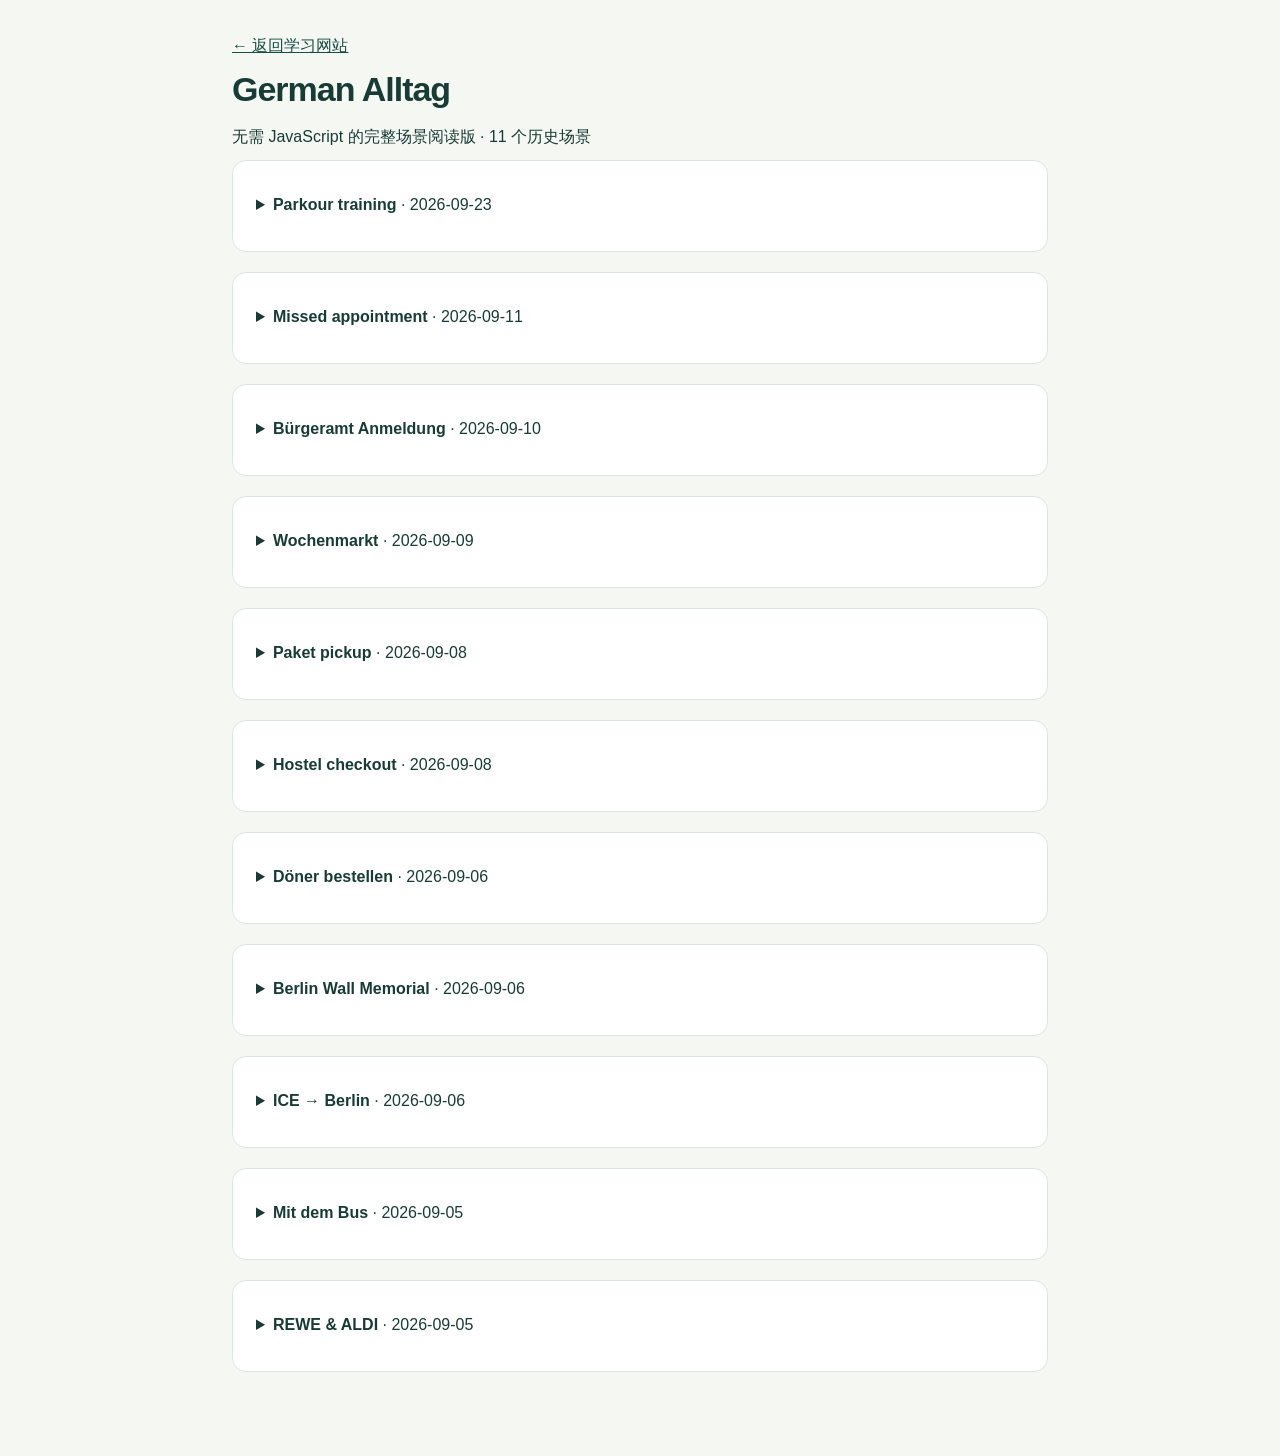
==== library.html @ f19fefb6 "Add files via upload" ====
<!doctype html><html lang="zh-CN"><meta charset="utf-8"><meta name="viewport" content="width=device-width,initial-scale=1"><title>Ning · 静态场景库</title><link rel="stylesheet" href="style.css"><main style="margin:auto;max-width:900px"><a href="index.html">← 返回学习网站</a><h1>German Alltag</h1><p>无需 JavaScript 的完整场景阅读版 · 11 个历史场景</p><details class="panel"><summary><strong>Parkour training</strong> · 2026-09-23</summary><article class="phrase"><p lang="de" class="phrase-de">Entschuldigung, wo ist der Eingang zur Sporthalle?</p><p class="phrase-en" lang="en">Excuse me, where is the entrance to the sports hall?</p></article><article class="phrase"><p lang="de" class="phrase-de">Ist das der richtige Eingang für den Parkour-Kurs?</p><p class="phrase-en" lang="en">Is this the right entrance for the parkour class?</p></article><article class="phrase"><p lang="de" class="phrase-de">Wo findet der Parkour-Kurs statt?</p><p class="phrase-en" lang="en">Where does the parkour class take place?</p></article><article class="phrase"><p lang="de" class="phrase-de">Der Eingang ist auf der anderen Seite.</p><p class="phrase-en" lang="en">The entrance is on the other side.</p></article><article class="phrase"><p lang="de" class="phrase-de">Einmal um das Gebäude herum.</p><p class="phrase-en" lang="en">Go around the building.</p></article><article class="phrase"><p lang="de" class="phrase-de">Durch diese Tür und dann links.</p><p class="phrase-en" lang="en">Through this door and then left.</p></article><article class="phrase"><p lang="de" class="phrase-de">Die Halle ist hinten rechts.</p><p class="phrase-en" lang="en">The hall is at the back on the right.</p></article><article class="phrase"><p lang="de" class="phrase-de">Hallo, ist hier der Parkour-Kurs?</p><p class="phrase-en" lang="en">Hi, is this the parkour class?</p></article><article class="phrase"><p lang="de" class="phrase-de">Ja, genau.</p><p class="phrase-en" lang="en">Yes, exactly.</p></article><article class="phrase"><p lang="de" class="phrase-de">Ich bin heute zum ersten Mal hier.</p><p class="phrase-en" lang="en">It’s my first time here today.</p></article><article class="phrase"><p lang="de" class="phrase-de">Ich habe mich online angemeldet.</p><p class="phrase-en" lang="en">I registered online.</p></article><article class="phrase"><p lang="de" class="phrase-de">Wie heißt du?</p><p class="phrase-en" lang="en">What’s your name?</p></article><article class="phrase"><p lang="de" class="phrase-de">Bist du angemeldet?</p><p class="phrase-en" lang="en">Are you registered?</p></article><article class="phrase"><p lang="de" class="phrase-de">Warst du schon mal hier?</p><p class="phrase-en" lang="en">Have you been here before?</p></article><article class="phrase"><p lang="de" class="phrase-de">Hast du schon Parkour gemacht?</p><p class="phrase-en" lang="en">Have you done parkour before?</p></article><article class="phrase"><p lang="de" class="phrase-de">Ich komme aus China und bin Austauschstudentin in Münster.</p><p class="phrase-en" lang="en">I’m from China and I’m an exchange student in Münster.</p></article><article class="phrase"><p lang="de" class="phrase-de">Ich mache schon seit einiger Zeit Parkour.</p><p class="phrase-en" lang="en">I’ve been doing parkour for a while.</p></article><article class="phrase"><p lang="de" class="phrase-de">Ich trainiere auch Klettern.</p><p class="phrase-en" lang="en">I also do climbing.</p></article><article class="phrase"><p lang="de" class="phrase-de">Wie lange machst du schon Parkour?</p><p class="phrase-en" lang="en">How long have you been doing parkour?</p></article><article class="phrase"><p lang="de" class="phrase-de">Trainierst du regelmäßig?</p><p class="phrase-en" lang="en">Do you train regularly?</p></article><article class="phrase"><p lang="de" class="phrase-de">Was trainierst du normalerweise?</p><p class="phrase-en" lang="en">What do you normally train?</p></article><article class="phrase"><p lang="de" class="phrase-de">Meistens Sprünge und Präzision.</p><p class="phrase-en" lang="en">Mostly jumps and precision.</p></article><article class="phrase"><p lang="de" class="phrase-de">Ich trainiere normalerweise in China.</p><p class="phrase-en" lang="en">I normally train in China.</p></article><article class="phrase"><p lang="de" class="phrase-de">Heute möchte ich einfach mitmachen und schauen, wie ihr trainiert.</p><p class="phrase-en" lang="en">Today I just want to join in and see how you train.</p></article><article class="phrase"><p lang="de" class="phrase-de">Wo ist die Umkleide?</p><p class="phrase-en" lang="en">Where is the changing room?</p></article><article class="phrase"><p lang="de" class="phrase-de">Brauche ich Hallenschuhe?</p><p class="phrase-en" lang="en">Do I need indoor shoes?</p></article><article class="phrase"><p lang="de" class="phrase-de">Kann ich meine Sachen hier lassen?</p><p class="phrase-en" lang="en">Can I leave my things here?</p></article><article class="phrase"><p lang="de" class="phrase-de">Die Umkleide ist dort hinten.</p><p class="phrase-en" lang="en">The changing room is back there.</p></article><article class="phrase"><p lang="de" class="phrase-de">Schuhe bitte ausziehen.</p><p class="phrase-en" lang="en">Please take your shoes off.</p></article><article class="phrase"><p lang="de" class="phrase-de">Du kannst deinen Rucksack hier hinlegen.</p><p class="phrase-en" lang="en">You can put your backpack here.</p></article><article class="phrase"><p lang="de" class="phrase-de">Wir wärmen uns erst mal auf.</p><p class="phrase-en" lang="en">We’ll warm up first.</p></article><article class="phrase"><p lang="de" class="phrase-de">Lauft zwei Runden.</p><p class="phrase-en" lang="en">Run two laps.</p></article><article class="phrase"><p lang="de" class="phrase-de">Locker laufen!</p><p class="phrase-en" lang="en">Easy jogging!</p></article><article class="phrase"><p lang="de" class="phrase-de">Knie hoch!</p><p class="phrase-en" lang="en">Knees up!</p></article><article class="phrase"><p lang="de" class="phrase-de">Arme kreisen!</p><p class="phrase-en" lang="en">Circle your arms!</p></article><article class="phrase"><p lang="de" class="phrase-de">In die Hocke gehen.</p><p class="phrase-en" lang="en">Go into a squat.</p></article><article class="phrase"><p lang="de" class="phrase-de">Beine strecken.</p><p class="phrase-en" lang="en">Straighten your legs.</p></article><article class="phrase"><p lang="de" class="phrase-de">Seitenwechsel!</p><p class="phrase-en" lang="en">Switch sides!</p></article><article class="phrase"><p lang="de" class="phrase-de">Und zurück!</p><p class="phrase-en" lang="en">And back!</p></article><article class="phrase"><p lang="de" class="phrase-de">Noch einmal!</p><p class="phrase-en" lang="en">One more time!</p></article><article class="phrase"><p lang="de" class="phrase-de">Schaut mal her.</p><p class="phrase-en" lang="en">Watch.</p></article><article class="phrase"><p lang="de" class="phrase-de">Ich zeige euch das einmal.</p><p class="phrase-en" lang="en">I’ll show you once.</p></article><article class="phrase"><p lang="de" class="phrase-de">Erst hier abspringen.</p><p class="phrase-en" lang="en">First take off here.</p></article><article class="phrase"><p lang="de" class="phrase-de">Dann mit beiden Füßen landen.</p><p class="phrase-en" lang="en">Then land with both feet.</p></article><article class="phrase"><p lang="de" class="phrase-de">Die Knie leicht beugen.</p><p class="phrase-en" lang="en">Bend your knees slightly.</p></article><article class="phrase"><p lang="de" class="phrase-de">Die Hände hier aufsetzen.</p><p class="phrase-en" lang="en">Put your hands here.</p></article><article class="phrase"><p lang="de" class="phrase-de">Dann drüber.</p><p class="phrase-en" lang="en">Then over it.</p></article><article class="phrase"><p lang="de" class="phrase-de">Nicht zu weit nach vorne.</p><p class="phrase-en" lang="en">Not too far forward.</p></article><article class="phrase"><p lang="de" class="phrase-de">Mehr nach oben springen.</p><p class="phrase-en" lang="en">Jump more upward.</p></article><article class="phrase"><p lang="de" class="phrase-de">Versucht es erst langsam.</p><p class="phrase-en" lang="en">Try it slowly first.</p></article><article class="phrase"><p lang="de" class="phrase-de">Einer nach dem anderen.</p><p class="phrase-en" lang="en">One after another.</p></article><article class="phrase"><p lang="de" class="phrase-de">Los geht’s!</p><p class="phrase-en" lang="en">Let’s go!</p></article><article class="phrase"><p lang="de" class="phrase-de">Mit beiden Füßen abspringen.</p><p class="phrase-en" lang="en">Take off with both feet.</p></article><article class="phrase"><p lang="de" class="phrase-de">Auf dem Vorderfuß landen.</p><p class="phrase-en" lang="en">Land on the forefoot.</p></article><article class="phrase"><p lang="de" class="phrase-de">Die Landung kontrollieren.</p><p class="phrase-en" lang="en">Control the landing.</p></article><article class="phrase"><p lang="de" class="phrase-de">Nicht zu weit springen.</p><p class="phrase-en" lang="en">Don’t jump too far.</p></article><article class="phrase"><p lang="de" class="phrase-de">Versuch, leise zu landen.</p><p class="phrase-en" lang="en">Try to land quietly.</p></article><article class="phrase"><p lang="de" class="phrase-de">Halte das Gleichgewicht.</p><p class="phrase-en" lang="en">Keep your balance.</p></article><article class="phrase"><p lang="de" class="phrase-de">Setz beide Hände hier auf.</p><p class="phrase-en" lang="en">Put both hands here.</p></article><article class="phrase"><p lang="de" class="phrase-de">Bring die Beine zur Seite.</p><p class="phrase-en" lang="en">Bring your legs to the side.</p></article><article class="phrase"><p lang="de" class="phrase-de">Zieh die Beine durch.</p><p class="phrase-en" lang="en">Bring/pull your legs through.</p></article><article class="phrase"><p lang="de" class="phrase-de">Stütz dich mit den Händen ab.</p><p class="phrase-en" lang="en">Support yourself with your hands.</p></article><article class="phrase"><p lang="de" class="phrase-de">Und dann auf der anderen Seite landen.</p><p class="phrase-en" lang="en">And then land on the other side.</p></article><article class="phrase"><p lang="de" class="phrase-de">Das war schon gut, aber ...</p><p class="phrase-en" lang="en">That was already good, but...</p></article><article class="phrase"><p lang="de" class="phrase-de">Versuch, etwas höher abzuspringen.</p><p class="phrase-en" lang="en">Try to take off a little higher.</p></article><article class="phrase"><p lang="de" class="phrase-de">Du bist zu weit vorne.</p><p class="phrase-en" lang="en">You’re too far forward.</p></article><article class="phrase"><p lang="de" class="phrase-de">Mehr Spannung!</p><p class="phrase-en" lang="en">More tension!</p></article><article class="phrase"><p lang="de" class="phrase-de">Bleib näher an der Wand.</p><p class="phrase-en" lang="en">Stay closer to the wall.</p></article><article class="phrase"><p lang="de" class="phrase-de">Nimm mehr Schwung.</p><p class="phrase-en" lang="en">Use more momentum.</p></article><article class="phrase"><p lang="de" class="phrase-de">Weniger Schwung.</p><p class="phrase-en" lang="en">Less momentum.</p></article><article class="phrase"><p lang="de" class="phrase-de">Mach kleinere Schritte.</p><p class="phrase-en" lang="en">Take smaller steps.</p></article><article class="phrase"><p lang="de" class="phrase-de">Nicht so schnell.</p><p class="phrase-en" lang="en">Not so fast.</p></article><article class="phrase"><p lang="de" class="phrase-de">Genau so!</p><p class="phrase-en" lang="en">Exactly like that!</p></article><article class="phrase"><p lang="de" class="phrase-de">Viel besser!</p><p class="phrase-en" lang="en">Much better!</p></article><article class="phrase"><p lang="de" class="phrase-de">Noch einmal bitte.</p><p class="phrase-en" lang="en">One more time, please.</p></article><article class="phrase"><p lang="de" class="phrase-de">Etwas langsamer, bitte.</p><p class="phrase-en" lang="en">A little slower, please.</p></article><article class="phrase"><p lang="de" class="phrase-de">Kannst du das noch einmal zeigen?</p><p class="phrase-en" lang="en">Can you show that again?</p></article><article class="phrase"><p lang="de" class="phrase-de">Meinst du so?</p><p class="phrase-en" lang="en">Do you mean like this?</p></article><article class="phrase"><p lang="de" class="phrase-de">Hier abspringen?</p><p class="phrase-en" lang="en">Take off here?</p></article><article class="phrase"><p lang="de" class="phrase-de">Mit beiden Füßen?</p><p class="phrase-en" lang="en">With both feet?</p></article><article class="phrase"><p lang="de" class="phrase-de">Erst hier und dann da?</p><p class="phrase-en" lang="en">First here and then there?</p></article><article class="phrase"><p lang="de" class="phrase-de">Ah, okay. Verstanden.</p><p class="phrase-en" lang="en">Ah, okay. Got it.</p></article><article class="phrase"><p lang="de" class="phrase-de">Du bist dran.</p><p class="phrase-en" lang="en">It’s your turn.</p></article><article class="phrase"><p lang="de" class="phrase-de">Ich bin dran.</p><p class="phrase-en" lang="en">It’s my turn.</p></article><article class="phrase"><p lang="de" class="phrase-de">Wer ist dran?</p><p class="phrase-en" lang="en">Whose turn is it?</p></article><article class="phrase"><p lang="de" class="phrase-de">Nach dir.</p><p class="phrase-en" lang="en">After you / You go first.</p></article><article class="phrase"><p lang="de" class="phrase-de">Willst du zuerst?</p><p class="phrase-en" lang="en">Do you want to go first?</p></article><article class="phrase"><p lang="de" class="phrase-de">Mach ruhig.</p><p class="phrase-en" lang="en">Go ahead.</p></article><article class="phrase"><p lang="de" class="phrase-de">Noch mal?</p><p class="phrase-en" lang="en">Again?</p></article><article class="phrase"><p lang="de" class="phrase-de">Ja, noch einmal.</p><p class="phrase-en" lang="en">Yes, one more time.</p></article><article class="phrase"><p lang="de" class="phrase-de">Kann ich noch mal?</p><p class="phrase-en" lang="en">Can I go again?</p></article><article class="phrase"><p lang="de" class="phrase-de">Ich probiere es noch einmal.</p><p class="phrase-en" lang="en">I’ll try it again.</p></article><article class="phrase"><p lang="de" class="phrase-de">Das tut ein bisschen weh.</p><p class="phrase-en" lang="en">That hurts a little.</p></article><article class="phrase"><p lang="de" class="phrase-de">Ich mache lieber eine Pause.</p><p class="phrase-en" lang="en">I’d rather take a break.</p></article><article class="phrase"><p lang="de" class="phrase-de">Ich lasse diese Übung aus.</p><p class="phrase-en" lang="en">I’ll skip this exercise.</p></article><article class="phrase"><p lang="de" class="phrase-de">Ich mache heute etwas langsamer.</p><p class="phrase-en" lang="en">I’m taking it a bit easier today.</p></article><article class="phrase"><p lang="de" class="phrase-de">Was trainierst du gerade?</p><p class="phrase-en" lang="en">What are you training right now?</p></article><article class="phrase"><p lang="de" class="phrase-de">Kann ich mitmachen?</p><p class="phrase-en" lang="en">Can I join?</p></article><article class="phrase"><p lang="de" class="phrase-de">Kannst du mir das zeigen?</p><p class="phrase-en" lang="en">Can you show me?</p></article><article class="phrase"><p lang="de" class="phrase-de">Wie machst du das?</p><p class="phrase-en" lang="en">How do you do that?</p></article><article class="phrase"><p lang="de" class="phrase-de">Ist das schwierig?</p><p class="phrase-en" lang="en">Is that difficult?</p></article><article class="phrase"><p lang="de" class="phrase-de">Willst du es mal probieren?</p><p class="phrase-en" lang="en">Do you want to try it?</p></article><article class="phrase"><p lang="de" class="phrase-de">Ja, gerne.</p><p class="phrase-en" lang="en">Yes, sure.</p></article><article class="phrase"><p lang="de" class="phrase-de">Ich probier’s mal.</p><p class="phrase-en" lang="en">I’ll give it a try.</p></article><article class="phrase"><p lang="de" class="phrase-de">Fast!</p><p class="phrase-en" lang="en">Almost!</p></article><article class="phrase"><p lang="de" class="phrase-de">Geschafft!</p><p class="phrase-en" lang="en">Made it!</p></article><article class="phrase"><p lang="de" class="phrase-de">Sauber!</p><p class="phrase-en" lang="en">Nice/clean!（运动口语里可能用于夸动作漂亮）</p></article><article class="phrase"><p lang="de" class="phrase-de">Stark!</p><p class="phrase-en" lang="en">Strong!/Nice!</p></article><article class="phrase"><p lang="de" class="phrase-de">Bist du neu hier?</p><p class="phrase-en" lang="en">Are you new here?</p></article><article class="phrase"><p lang="de" class="phrase-de">Ja, ich bin Austauschstudentin und gerade erst nach Münster gekommen.</p><p class="phrase-en" lang="en">Yes, I’m an exchange student and I’ve just arrived in Münster.</p></article><article class="phrase"><p lang="de" class="phrase-de">Woher kommst du?</p><p class="phrase-en" lang="en">Where are you from?</p></article><article class="phrase"><p lang="de" class="phrase-de">Aus China. Ich trainiere dort auch Parkour.</p><p class="phrase-en" lang="en">From China. I also train parkour there.</p></article><article class="phrase"><p lang="de" class="phrase-de">Wie lange bleibst du hier?</p><p class="phrase-en" lang="en">How long are you staying here?</p></article><article class="phrase"><p lang="de" class="phrase-de">Bis März. Ich würde gern regelmäßig hier trainieren.</p><p class="phrase-en" lang="en">Until March. I’d like to train here regularly.</p></article><article class="phrase"><p lang="de" class="phrase-de">Wann trainiert ihr normalerweise?</p><p class="phrase-en" lang="en">When do you normally train?</p></article><article class="phrase"><p lang="de" class="phrase-de">Gibt es auch freies Training?</p><p class="phrase-en" lang="en">Is there also open training?</p></article><article class="phrase"><p lang="de" class="phrase-de">Trainiert ihr auch draußen?</p><p class="phrase-en" lang="en">Do you also train outdoors?</p></article><article class="phrase"><p lang="de" class="phrase-de">Das war’s für heute.</p><p class="phrase-en" lang="en">That’s it for today.</p></article><article class="phrase"><p lang="de" class="phrase-de">Wir sehen uns nächste Woche.</p><p class="phrase-en" lang="en">See you next week.</p></article><article class="phrase"><p lang="de" class="phrase-de">Danke fürs Mitmachen!</p><p class="phrase-en" lang="en">Thanks for joining!</p></article><article class="phrase"><p lang="de" class="phrase-de">Danke! Das Training hat Spaß gemacht.</p><p class="phrase-en" lang="en">Thanks! The training was fun.</p></article><article class="phrase"><p lang="de" class="phrase-de">Wann ist das nächste Training?</p><p class="phrase-en" lang="en">When is the next training?</p></article><article class="phrase"><p lang="de" class="phrase-de">Muss ich mich jedes Mal anmelden?</p><p class="phrase-en" lang="en">Do I have to register every time?</p></article><article class="phrase"><p lang="de" class="phrase-de">Kann ich nächste Woche wiederkommen?</p><p class="phrase-en" lang="en">Can I come again next week?</p></article><article class="phrase"><p lang="de" class="phrase-de">Gibt es eine WhatsApp-Gruppe?</p><p class="phrase-en" lang="en">Is there a WhatsApp group?</p></article><article class="phrase"><p lang="de" class="phrase-de">Wo finde ich Informationen zum Training?</p><p class="phrase-en" lang="en">Where can I find information about the training?</p></article></details><details class="panel"><summary><strong>Missed appointment</strong> · 2026-09-11</summary><article class="phrase"><p lang="de" class="phrase-de">Ich habe meinen Termin verpasst.</p><p class="phrase-en" lang="en">I missed my appointment.</p></article><article class="phrase"><p lang="de" class="phrase-de">Meine Nummer wurde schon aufgerufen.</p><p class="phrase-en" lang="en">My number has already been called.</p></article><article class="phrase"><p lang="de" class="phrase-de">Ich bin leider zehn Minuten zu spät.</p><p class="phrase-en" lang="en">Unfortunately, I’m ten minutes late.</p></article><article class="phrase"><p lang="de" class="phrase-de">Kann ich trotzdem noch drankommen?</p><p class="phrase-en" lang="en">Can I still be seen?</p></article><article class="phrase"><p lang="de" class="phrase-de">Leider nicht. Sie müssen einen neuen Termin vereinbaren.</p><p class="phrase-en" lang="en">Unfortunately not. You need to make a new appointment.</p></article><article class="phrase"><p lang="de" class="phrase-de">Ich habe schon einen neuen Termin für nächsten Freitag gebucht.</p><p class="phrase-en" lang="en">I’ve already booked a new appointment for next Friday.</p></article></details><details class="panel"><summary><strong>Bürgeramt Anmeldung</strong> · 2026-09-10</summary><article class="phrase"><p lang="de" class="phrase-de">Termin bestätigen</p><p class="phrase-en" lang="en">Confirm appointment</p></article><article class="phrase"><p lang="de" class="phrase-de">Terminnummer eingeben</p><p class="phrase-en" lang="en">Enter appointment number</p></article><article class="phrase"><p lang="de" class="phrase-de">QR-Code scannen</p><p class="phrase-en" lang="en">Scan QR code</p></article><article class="phrase"><p lang="de" class="phrase-de">Bitte nehmen Sie im Wartebereich Platz.</p><p class="phrase-en" lang="en">Please take a seat in the waiting area.</p></article><article class="phrase"><p lang="de" class="phrase-de">Guten Morgen, ich habe um [Uhrzeit] Uhr einen Termin für die Anmeldung.</p><p class="phrase-en" lang="en">Good morning, I have an appointment at [Uhrzeit] for registration.</p></article><article class="phrase"><p lang="de" class="phrase-de">Meine Terminnummer ist [Terminnummer].</p><p class="phrase-en" lang="en">My appointment number is [Terminnummer].</p></article><article class="phrase"><p lang="de" class="phrase-de">Muss ich mich irgendwo anmelden?</p><p class="phrase-en" lang="en">Do I need to check in somewhere?</p></article><article class="phrase"><p lang="de" class="phrase-de">Scannen Sie einfach den QR-Code.</p><p class="phrase-en" lang="en">Just scan the QR code.</p></article><article class="phrase"><p lang="de" class="phrase-de">Bitte warten Sie, bis Ihre Nummer aufgerufen wird.</p><p class="phrase-en" lang="en">Please wait until your number is called.</p></article><article class="phrase"><p lang="de" class="phrase-de">Nehmen Sie bitte dort Platz.</p><p class="phrase-en" lang="en">Please take a seat over there.</p></article><article class="phrase"><p lang="de" class="phrase-de">Guten Morgen.</p><p class="phrase-en" lang="en">Good morning.</p></article><article class="phrase"><p lang="de" class="phrase-de">Guten Morgen, nehmen Sie bitte Platz.</p><p class="phrase-en" lang="en">Good morning, please take a seat.</p></article><article class="phrase"><p lang="de" class="phrase-de">Danke.</p><p class="phrase-en" lang="en">Thank you.</p></article><article class="phrase"><p lang="de" class="phrase-de">Was kann ich für Sie tun?</p><p class="phrase-en" lang="en">What can I do for you?</p></article><article class="phrase"><p lang="de" class="phrase-de">Ich möchte meinen Wohnsitz anmelden.</p><p class="phrase-en" lang="en">I’d like to register my residence.</p></article><article class="phrase"><p lang="de" class="phrase-de">Ich möchte mich anmelden.</p><p class="phrase-en" lang="en">I’d like to register.</p></article><article class="phrase"><p lang="de" class="phrase-de">Haben Sie Ihren Reisepass dabei?</p><p class="phrase-en" lang="en">Do you have your passport?</p></article><article class="phrase"><p lang="de" class="phrase-de">Ihren Reisepass, bitte.</p><p class="phrase-en" lang="en">Your passport, please.</p></article><article class="phrase"><p lang="de" class="phrase-de">Haben Sie eine Wohnungsgeberbestätigung?</p><p class="phrase-en" lang="en">Do you have a landlord confirmation?</p></article><article class="phrase"><p lang="de" class="phrase-de">Kann ich die Wohnungsgeberbestätigung sehen?</p><p class="phrase-en" lang="en">May I see the landlord confirmation?</p></article><article class="phrase"><p lang="de" class="phrase-de">Ja, natürlich. Hier bitte.</p><p class="phrase-en" lang="en">Yes, of course. Here you go.</p></article><article class="phrase"><p lang="de" class="phrase-de">Hier ist mein Reisepass.</p><p class="phrase-en" lang="en">Here’s my passport.</p></article><article class="phrase"><p lang="de" class="phrase-de">Und hier ist die Wohnungsgeberbestätigung.</p><p class="phrase-en" lang="en">And here’s the landlord confirmation.</p></article><article class="phrase"><p lang="de" class="phrase-de">Hier sind meine Unterlagen.</p><p class="phrase-en" lang="en">Here are my documents.</p></article><article class="phrase"><p lang="de" class="phrase-de">Wie lautet Ihre neue Adresse?</p><p class="phrase-en" lang="en">What is your new address?</p></article><article class="phrase"><p lang="de" class="phrase-de">Wo wohnen Sie jetzt?</p><p class="phrase-en" lang="en">Where do you live now?</p></article><article class="phrase"><p lang="de" class="phrase-de">Meine Adresse ist ...</p><p class="phrase-en" lang="en">My address is...</p></article><article class="phrase"><p lang="de" class="phrase-de">Welche Hausnummer?</p><p class="phrase-en" lang="en">What house number?</p></article><article class="phrase"><p lang="de" class="phrase-de">Gibt es eine Wohnungsnummer?</p><p class="phrase-en" lang="en">Is there an apartment number?</p></article><article class="phrase"><p lang="de" class="phrase-de">Bei wem wohnen Sie?</p><p class="phrase-en" lang="en">Who are you living with/at whose place?</p></article><article class="phrase"><p lang="de" class="phrase-de">Steht Ihr Name schon am Briefkasten?</p><p class="phrase-en" lang="en">Is your name already on the mailbox?</p></article><article class="phrase"><p lang="de" class="phrase-de">Wann sind Sie eingezogen?</p><p class="phrase-en" lang="en">When did you move in?</p></article><article class="phrase"><p lang="de" class="phrase-de">Seit wann wohnen Sie dort?</p><p class="phrase-en" lang="en">Since when have you been living there?</p></article><article class="phrase"><p lang="de" class="phrase-de">Was ist Ihr Einzugsdatum?</p><p class="phrase-en" lang="en">What is your move-in date?</p></article><article class="phrase"><p lang="de" class="phrase-de">Ich bin am zweiten September eingezogen.</p><p class="phrase-en" lang="en">I moved in on September 2.</p></article><article class="phrase"><p lang="de" class="phrase-de">Wo haben Sie vorher gewohnt?</p><p class="phrase-en" lang="en">Where did you live before?</p></article><article class="phrase"><p lang="de" class="phrase-de">Woher sind Sie nach Deutschland gezogen?</p><p class="phrase-en" lang="en">Where did you move to Germany from?</p></article><article class="phrase"><p lang="de" class="phrase-de">Kommen Sie direkt aus China?</p><p class="phrase-en" lang="en">Did you come directly from China?</p></article><article class="phrase"><p lang="de" class="phrase-de">Waren Sie vorher schon einmal in Deutschland gemeldet?</p><p class="phrase-en" lang="en">Have you previously been registered in Germany?</p></article><article class="phrase"><p lang="de" class="phrase-de">Ich habe vorher in Shanghai, China, gewohnt.</p><p class="phrase-en" lang="en">I previously lived in Shanghai, China.</p></article><article class="phrase"><p lang="de" class="phrase-de">Ich bin aus China nach Deutschland gezogen.</p><p class="phrase-en" lang="en">I moved from China to Germany.</p></article><article class="phrase"><p lang="de" class="phrase-de">Nein, das ist meine erste Anmeldung in Deutschland.</p><p class="phrase-en" lang="en">No, this is my first registration in Germany.</p></article><article class="phrase"><p lang="de" class="phrase-de">Wie ist Ihr vollständiger Name?</p><p class="phrase-en" lang="en">What is your full name?</p></article><article class="phrase"><p lang="de" class="phrase-de">Wann sind Sie geboren?</p><p class="phrase-en" lang="en">When were you born?</p></article><article class="phrase"><p lang="de" class="phrase-de">Wo sind Sie geboren?</p><p class="phrase-en" lang="en">Where were you born?</p></article><article class="phrase"><p lang="de" class="phrase-de">Welche Staatsangehörigkeit haben Sie?</p><p class="phrase-en" lang="en">What is your nationality?</p></article><article class="phrase"><p lang="de" class="phrase-de">Chinesisch?</p><p class="phrase-en" lang="en">Chinese?</p></article><article class="phrase"><p lang="de" class="phrase-de">Wie ist Ihr Familienstand?</p><p class="phrase-en" lang="en">What is your marital status?</p></article><article class="phrase"><p lang="de" class="phrase-de">Meine Staatsangehörigkeit ist chinesisch.</p><p class="phrase-en" lang="en">My nationality is Chinese.</p></article><article class="phrase"><p lang="de" class="phrase-de">Familienstand?</p><p class="phrase-en" lang="en">Marital status?</p></article><article class="phrase"><p lang="de" class="phrase-de">Haben Sie eine Religionszugehörigkeit?</p><p class="phrase-en" lang="en">Do you have a religious affiliation?</p></article><article class="phrase"><p lang="de" class="phrase-de">Gehören Sie einer Religionsgemeinschaft an?</p><p class="phrase-en" lang="en">Do you belong to a religious community?</p></article><article class="phrase"><p lang="de" class="phrase-de">Nein.</p><p class="phrase-en" lang="en">No.</p></article><article class="phrase"><p lang="de" class="phrase-de">Keine.</p><p class="phrase-en" lang="en">None.</p></article><article class="phrase"><p lang="de" class="phrase-de">Was machen Sie in Deutschland?</p><p class="phrase-en" lang="en">What are you doing in Germany?</p></article><article class="phrase"><p lang="de" class="phrase-de">Sind Sie Studentin?</p><p class="phrase-en" lang="en">Are you a student?</p></article><article class="phrase"><p lang="de" class="phrase-de">Wie lange bleiben Sie in Deutschland?</p><p class="phrase-en" lang="en">How long will you stay in Germany?</p></article><article class="phrase"><p lang="de" class="phrase-de">Ich bin Austauschstudentin an der Universität Münster.</p><p class="phrase-en" lang="en">I’m an exchange student at the University of Münster.</p></article><article class="phrase"><p lang="de" class="phrase-de">Ich studiere hier für ein Semester.</p><p class="phrase-en" lang="en">I’m studying here for one semester.</p></article><article class="phrase"><p lang="de" class="phrase-de">Ich bleibe bis Ende März.</p><p class="phrase-en" lang="en">I’m staying until the end of March.</p></article><article class="phrase"><p lang="de" class="phrase-de">Bitte überprüfen Sie noch einmal Ihre Daten.</p><p class="phrase-en" lang="en">Please check your information again.</p></article><article class="phrase"><p lang="de" class="phrase-de">Stimmt alles?</p><p class="phrase-en" lang="en">Is everything correct?</p></article><article class="phrase"><p lang="de" class="phrase-de">Ist die Adresse richtig?</p><p class="phrase-en" lang="en">Is the address correct?</p></article><article class="phrase"><p lang="de" class="phrase-de">Bitte unterschreiben Sie hier.</p><p class="phrase-en" lang="en">Please sign here.</p></article><article class="phrase"><p lang="de" class="phrase-de">Ja, das stimmt.</p><p class="phrase-en" lang="en">Yes, that’s correct.</p></article><article class="phrase"><p lang="de" class="phrase-de">Ja, alles richtig.</p><p class="phrase-en" lang="en">Yes, everything is correct.</p></article><article class="phrase"><p lang="de" class="phrase-de">Entschuldigung, hier ist ein Fehler.</p><p class="phrase-en" lang="en">Sorry, there’s an error here.</p></article><article class="phrase"><p lang="de" class="phrase-de">Mein Vorname ist Ningning, nicht Ning.</p><p class="phrase-en" lang="en">My first name is Ningning, not Ning.</p></article><article class="phrase"><p lang="de" class="phrase-de">Die Adresse stimmt nicht ganz.</p><p class="phrase-en" lang="en">The address isn’t quite correct.</p></article><article class="phrase"><p lang="de" class="phrase-de">Hier ist Ihre Meldebescheinigung.</p><p class="phrase-en" lang="en">Here is your registration certificate.</p></article><article class="phrase"><p lang="de" class="phrase-de">Damit ist die Anmeldung abgeschlossen.</p><p class="phrase-en" lang="en">That completes the registration.</p></article><article class="phrase"><p lang="de" class="phrase-de">Bekomme ich eine Meldebescheinigung?</p><p class="phrase-en" lang="en">Will I receive a registration certificate?</p></article><article class="phrase"><p lang="de" class="phrase-de">Ist das meine Meldebescheinigung?</p><p class="phrase-en" lang="en">Is this my registration certificate?</p></article><article class="phrase"><p lang="de" class="phrase-de">Muss ich noch etwas machen?</p><p class="phrase-en" lang="en">Do I need to do anything else?</p></article><article class="phrase"><p lang="de" class="phrase-de">Nein, das war’s.</p><p class="phrase-en" lang="en">No, that’s it.</p></article><article class="phrase"><p lang="de" class="phrase-de">Alles erledigt.</p><p class="phrase-en" lang="en">Everything’s done.</p></article><article class="phrase"><p lang="de" class="phrase-de">Die Steuer-ID bekommen Sie per Post.</p><p class="phrase-en" lang="en">You’ll receive your tax ID by mail.</p></article><article class="phrase"><p lang="de" class="phrase-de">Wird die Steuer-ID automatisch an meine Adresse geschickt?</p><p class="phrase-en" lang="en">Will the tax ID automatically be sent to my address?</p></article><article class="phrase"><p lang="de" class="phrase-de">Wie lange dauert das ungefähr?</p><p class="phrase-en" lang="en">Approximately how long does that take?</p></article><article class="phrase"><p lang="de" class="phrase-de">Entschuldigung, könnten Sie das bitte noch einmal sagen?</p><p class="phrase-en" lang="en">Sorry, could you say that again?</p></article><article class="phrase"><p lang="de" class="phrase-de">Könnten Sie bitte etwas langsamer sprechen?</p><p class="phrase-en" lang="en">Could you speak a little more slowly?</p></article><article class="phrase"><p lang="de" class="phrase-de">Was bedeutet „Einzugsdatum“?</p><p class="phrase-en" lang="en">What does “Einzugsdatum” mean?</p></article><article class="phrase"><p lang="de" class="phrase-de">Meinen Sie, wann ich hier eingezogen bin?</p><p class="phrase-en" lang="en">Do you mean when I moved in here?</p></article><article class="phrase"><p lang="de" class="phrase-de">Guten Morgen. Nehmen Sie bitte Platz.</p><p class="phrase-en" lang="en">Good morning. Please take a seat.</p></article><article class="phrase"><p lang="de" class="phrase-de">Guten Morgen. Danke. Ich habe einen Termin für die Anmeldung.</p><p class="phrase-en" lang="en">Good morning. Thanks. I have an appointment for registration.</p></article><article class="phrase"><p lang="de" class="phrase-de">Ihren Reisepass und die Wohnungsgeberbestätigung, bitte.</p><p class="phrase-en" lang="en">Your passport and landlord confirmation, please.</p></article><article class="phrase"><p lang="de" class="phrase-de">Ja, natürlich. Hier bitte.</p><p class="phrase-en" lang="en">Of course. Here you go.</p></article><article class="phrase"><p lang="de" class="phrase-de">Wann sind Sie eingezogen?</p><p class="phrase-en" lang="en">When did you move in?</p></article><article class="phrase"><p lang="de" class="phrase-de">Ich bin am zweiten September eingezogen.</p><p class="phrase-en" lang="en">I moved in on September 2.</p></article><article class="phrase"><p lang="de" class="phrase-de">Wo haben Sie vorher gewohnt?</p><p class="phrase-en" lang="en">Where did you live previously?</p></article><article class="phrase"><p lang="de" class="phrase-de">In Shanghai, China.</p><p class="phrase-en" lang="en">In Shanghai, China.</p></article><article class="phrase"><p lang="de" class="phrase-de">Waren Sie schon einmal in Deutschland gemeldet?</p><p class="phrase-en" lang="en">Have you previously been registered in Germany?</p></article><article class="phrase"><p lang="de" class="phrase-de">Nein, das ist meine erste Anmeldung in Deutschland.</p><p class="phrase-en" lang="en">No, this is my first registration in Germany.</p></article><article class="phrase"><p lang="de" class="phrase-de">Welche Staatsangehörigkeit haben Sie?</p><p class="phrase-en" lang="en">What nationality are you?</p></article><article class="phrase"><p lang="de" class="phrase-de">Chinesisch.</p><p class="phrase-en" lang="en">Chinese.</p></article><article class="phrase"><p lang="de" class="phrase-de">Familienstand?</p><p class="phrase-en" lang="en">Marital status?</p></article><article class="phrase"><p lang="de" class="phrase-de">Bitte überprüfen Sie hier noch einmal Ihre Daten.</p><p class="phrase-en" lang="en">Please check your information again here.</p></article><article class="phrase"><p lang="de" class="phrase-de">Ja, alles richtig.</p><p class="phrase-en" lang="en">Yes, everything is correct.</p></article><article class="phrase"><p lang="de" class="phrase-de">Dann unterschreiben Sie bitte hier.</p><p class="phrase-en" lang="en">Then please sign here.</p></article><article class="phrase"><p lang="de" class="phrase-de">Hier?</p><p class="phrase-en" lang="en">Here?</p></article><article class="phrase"><p lang="de" class="phrase-de">Ja, genau.</p><p class="phrase-en" lang="en">Yes, exactly.</p></article><article class="phrase"><p lang="de" class="phrase-de">So, hier ist Ihre Meldebescheinigung. Damit sind wir fertig.</p><p class="phrase-en" lang="en">Here is your registration certificate. We’re finished.</p></article><article class="phrase"><p lang="de" class="phrase-de">Super, vielen Dank. Muss ich noch etwas machen?</p><p class="phrase-en" lang="en">Great, thank you. Do I need to do anything else?</p></article><article class="phrase"><p lang="de" class="phrase-de">Nein, das war’s.</p><p class="phrase-en" lang="en">No, that’s it.</p></article><article class="phrase"><p lang="de" class="phrase-de">Vielen Dank. Schönen Tag noch!</p><p class="phrase-en" lang="en">Thank you very much. Have a nice day!</p></article></details><details class="panel"><summary><strong>Wochenmarkt</strong> · 2026-09-09</summary><article class="phrase"><p lang="de" class="phrase-de">Guten Morgen!</p><p class="phrase-en" lang="en">Good morning!</p></article><article class="phrase"><p lang="de" class="phrase-de">Bitte schön?</p><p class="phrase-en" lang="en">What can I get you?</p></article><article class="phrase"><p lang="de" class="phrase-de">Was darf’s sein?</p><p class="phrase-en" lang="en">What can I get you?</p></article><article class="phrase"><p lang="de" class="phrase-de">Was bekommen Sie?</p><p class="phrase-en" lang="en">What would you like?</p></article><article class="phrase"><p lang="de" class="phrase-de">Ich schaue nur, danke.</p><p class="phrase-en" lang="en">I’m just looking, thanks.</p></article><article class="phrase"><p lang="de" class="phrase-de">Einen Moment bitte, ich schaue noch.</p><p class="phrase-en" lang="en">One moment please, I’m still looking.</p></article><article class="phrase"><p lang="de" class="phrase-de">Ich hätte gern ...</p><p class="phrase-en" lang="en">I’d like...</p></article><article class="phrase"><p lang="de" class="phrase-de">Ich nehme ...</p><p class="phrase-en" lang="en">I’ll take...</p></article><article class="phrase"><p lang="de" class="phrase-de">Ein Kilo Tomaten, bitte.</p><p class="phrase-en" lang="en">One kilo of tomatoes, please.</p></article><article class="phrase"><p lang="de" class="phrase-de">500 Gramm, bitte.</p><p class="phrase-en" lang="en">500 grams, please.</p></article><article class="phrase"><p lang="de" class="phrase-de">Ein halbes Kilo, bitte.</p><p class="phrase-en" lang="en">Half a kilo, please.</p></article><article class="phrase"><p lang="de" class="phrase-de">Drei Äpfel, bitte.</p><p class="phrase-en" lang="en">Three apples, please.</p></article><article class="phrase"><p lang="de" class="phrase-de">Zwei Stück, bitte.</p><p class="phrase-en" lang="en">Two, please.</p></article><article class="phrase"><p lang="de" class="phrase-de">Einen Bund Möhren, bitte.</p><p class="phrase-en" lang="en">A bunch of carrots, please.</p></article><article class="phrase"><p lang="de" class="phrase-de">Wie viel darf’s sein?</p><p class="phrase-en" lang="en">How much would you like?</p></article><article class="phrase"><p lang="de" class="phrase-de">Ein Kilo?</p><p class="phrase-en" lang="en">One kilo?</p></article><article class="phrase"><p lang="de" class="phrase-de">Darf’s ein bisschen mehr sein?</p><p class="phrase-en" lang="en">Is a little more okay?</p></article><article class="phrase"><p lang="de" class="phrase-de">Ja, gerne.</p><p class="phrase-en" lang="en">Yes, sure.</p></article><article class="phrase"><p lang="de" class="phrase-de">Ja, das passt.</p><p class="phrase-en" lang="en">Yes, that’s fine.</p></article><article class="phrase"><p lang="de" class="phrase-de">Nein, ungefähr 500 Gramm, bitte.</p><p class="phrase-en" lang="en">No, around 500g please.</p></article><article class="phrase"><p lang="de" class="phrase-de">Welche Äpfel würden Sie empfehlen?</p><p class="phrase-en" lang="en">Which apples would you recommend?</p></article><article class="phrase"><p lang="de" class="phrase-de">Welche sind süßer?</p><p class="phrase-en" lang="en">Which ones are sweeter?</p></article><article class="phrase"><p lang="de" class="phrase-de">Welche sind knackiger?</p><p class="phrase-en" lang="en">Which ones are crunchier?</p></article><article class="phrase"><p lang="de" class="phrase-de">Sind die schon reif?</p><p class="phrase-en" lang="en">Are these ripe already?</p></article><article class="phrase"><p lang="de" class="phrase-de">Kann man die heute schon essen?</p><p class="phrase-en" lang="en">Can these be eaten today?</p></article><article class="phrase"><p lang="de" class="phrase-de">Die hier sind etwas süßer.</p><p class="phrase-en" lang="en">These are a little sweeter.</p></article><article class="phrase"><p lang="de" class="phrase-de">Die sind eher säuerlich.</p><p class="phrase-en" lang="en">These are more tart.</p></article><article class="phrase"><p lang="de" class="phrase-de">Die sind schön knackig.</p><p class="phrase-en" lang="en">These are nice and crunchy.</p></article><article class="phrase"><p lang="de" class="phrase-de">Die müssen noch ein bisschen reifen.</p><p class="phrase-en" lang="en">These need to ripen a little longer.</p></article><article class="phrase"><p lang="de" class="phrase-de">Woher kommen die Tomaten?</p><p class="phrase-en" lang="en">Where do the tomatoes come from?</p></article><article class="phrase"><p lang="de" class="phrase-de">Sind die aus der Region?</p><p class="phrase-en" lang="en">Are these from the region?</p></article><article class="phrase"><p lang="de" class="phrase-de">Sind die aus Deutschland?</p><p class="phrase-en" lang="en">Are these from Germany?</p></article><article class="phrase"><p lang="de" class="phrase-de">Ist das Ihr eigener Anbau?</p><p class="phrase-en" lang="en">Is this your own produce?</p></article><article class="phrase"><p lang="de" class="phrase-de">Die kommen aus dem Münsterland.</p><p class="phrase-en" lang="en">They come from the Münsterland.</p></article><article class="phrase"><p lang="de" class="phrase-de">Die sind aus der Region.</p><p class="phrase-en" lang="en">They’re from the region.</p></article><article class="phrase"><p lang="de" class="phrase-de">Die bauen wir selbst an.</p><p class="phrase-en" lang="en">We grow them ourselves.</p></article><article class="phrase"><p lang="de" class="phrase-de">Die kommen aus Holland.</p><p class="phrase-en" lang="en">They come from the Netherlands.</p></article><article class="phrase"><p lang="de" class="phrase-de">Welchen Käse empfehlen Sie?</p><p class="phrase-en" lang="en">Which cheese would you recommend?</p></article><article class="phrase"><p lang="de" class="phrase-de">Ich hätte gern etwas Mildes.</p><p class="phrase-en" lang="en">I’d like something mild.</p></article><article class="phrase"><p lang="de" class="phrase-de">Kann ich den probieren?</p><p class="phrase-en" lang="en">Can I try this?</p></article><article class="phrase"><p lang="de" class="phrase-de">Natürlich.</p><p class="phrase-en" lang="en">Of course.</p></article><article class="phrase"><p lang="de" class="phrase-de">Wie viel möchten Sie?</p><p class="phrase-en" lang="en">How much would you like?</p></article><article class="phrase"><p lang="de" class="phrase-de">Etwa 200 Gramm, bitte.</p><p class="phrase-en" lang="en">About 200g, please.</p></article><article class="phrase"><p lang="de" class="phrase-de">Was ist das für ein Brot?</p><p class="phrase-en" lang="en">What kind of bread is this?</p></article><article class="phrase"><p lang="de" class="phrase-de">Das ist ein Roggen-Sauerteigbrot.</p><p class="phrase-en" lang="en">It’s a rye sourdough bread.</p></article><article class="phrase"><p lang="de" class="phrase-de">Ich nehme eins davon.</p><p class="phrase-en" lang="en">I’ll take one of those.</p></article><article class="phrase"><p lang="de" class="phrase-de">Können Sie das bitte schneiden?</p><p class="phrase-en" lang="en">Could you slice it, please?</p></article><article class="phrase"><p lang="de" class="phrase-de">Geschnitten oder am Stück?</p><p class="phrase-en" lang="en">Sliced or whole?</p></article><article class="phrase"><p lang="de" class="phrase-de">Geschnitten, bitte.</p><p class="phrase-en" lang="en">Sliced, please.</p></article><article class="phrase"><p lang="de" class="phrase-de">Ich nehme zwei davon, bitte.</p><p class="phrase-en" lang="en">I’ll take two of those, please.</p></article><article class="phrase"><p lang="de" class="phrase-de">Das macht sieben Euro achtzig.</p><p class="phrase-en" lang="en">That’s €7.80.</p></article><article class="phrase"><p lang="de" class="phrase-de">Sieben achtzig, bitte.</p><p class="phrase-en" lang="en">€7.80, please.</p></article><article class="phrase"><p lang="de" class="phrase-de">Wie viel war das noch mal?</p><p class="phrase-en" lang="en">How much was that again?</p></article><article class="phrase"><p lang="de" class="phrase-de">Entschuldigung, noch einmal bitte.</p><p class="phrase-en" lang="en">Sorry, one more time please.</p></article><article class="phrase"><p lang="de" class="phrase-de">Sieben Euro achtzig?</p><p class="phrase-en" lang="en">€7.80?</p></article><article class="phrase"><p lang="de" class="phrase-de">Genau.</p><p class="phrase-en" lang="en">Exactly.</p></article><article class="phrase"><p lang="de" class="phrase-de">Kann ich mit Karte zahlen?</p><p class="phrase-en" lang="en">Can I pay by card?</p></article><article class="phrase"><p lang="de" class="phrase-de">Nur bar.</p><p class="phrase-en" lang="en">Cash only.</p></article><article class="phrase"><p lang="de" class="phrase-de">Kartenzahlung erst ab zehn Euro.</p><p class="phrase-en" lang="en">Card payment only from €10.</p></article><article class="phrase"><p lang="de" class="phrase-de">Dann zahle ich bar.</p><p class="phrase-en" lang="en">Then I’ll pay cash.</p></article><article class="phrase"><p lang="de" class="phrase-de">Haben Sie es vielleicht passend?</p><p class="phrase-en" lang="en">Do you perhaps have the exact amount?</p></article><article class="phrase"><p lang="de" class="phrase-de">Leider nicht.</p><p class="phrase-en" lang="en">Unfortunately not.</p></article><article class="phrase"><p lang="de" class="phrase-de">Stimmt so.</p><p class="phrase-en" lang="en">Keep the change / That’s fine.</p></article><article class="phrase"><p lang="de" class="phrase-de">Danke, gleichfalls!</p><p class="phrase-en" lang="en">Thanks, likewise!</p></article><article class="phrase"><p lang="de" class="phrase-de">Guten Morgen! Was darf’s sein?</p><p class="phrase-en" lang="en">Good morning! What can I get you?</p></article><article class="phrase"><p lang="de" class="phrase-de">Guten Morgen. Welche Äpfel würden Sie empfehlen?</p><p class="phrase-en" lang="en">Which apples would you recommend?</p></article><article class="phrase"><p lang="de" class="phrase-de">Mögen Sie es eher süß oder säuerlich?</p><p class="phrase-en" lang="en">Do you prefer sweet or tart?</p></article><article class="phrase"><p lang="de" class="phrase-de">Eher süß.</p><p class="phrase-en" lang="en">More on the sweet side.</p></article><article class="phrase"><p lang="de" class="phrase-de">Dann würde ich die hier nehmen.</p><p class="phrase-en" lang="en">Then I’d take these.</p></article><article class="phrase"><p lang="de" class="phrase-de">Sind die aus der Region?</p><p class="phrase-en" lang="en">Are they from the region?</p></article><article class="phrase"><p lang="de" class="phrase-de">Ja, die kommen aus dem Münsterland.</p><p class="phrase-en" lang="en">Yes, they’re from the Münsterland.</p></article><article class="phrase"><p lang="de" class="phrase-de">Super. Dann nehme ich vier Stück.</p><p class="phrase-en" lang="en">Great. Then I’ll take four.</p></article><article class="phrase"><p lang="de" class="phrase-de">Sonst noch etwas?</p><p class="phrase-en" lang="en">Anything else?</p></article><article class="phrase"><p lang="de" class="phrase-de">Nein, das war’s, danke.</p><p class="phrase-en" lang="en">No, that’s all, thanks.</p></article><article class="phrase"><p lang="de" class="phrase-de">Das macht vier Euro zwanzig.</p><p class="phrase-en" lang="en">That’s €4.20.</p></article><article class="phrase"><p lang="de" class="phrase-de">Kann ich mit Karte zahlen?</p><p class="phrase-en" lang="en">Can I pay by card?</p></article></details><details class="panel"><summary><strong>Paket pickup</strong> · 2026-09-08</summary><article class="phrase"><p lang="de" class="phrase-de">Hallo, ich möchte ein Paket abholen.</p><p class="phrase-en" lang="en">Hi, I’d like to pick up a parcel.</p></article><article class="phrase"><p lang="de" class="phrase-de">Guten Tag, ich bin hier, um ein Paket abzuholen.</p><p class="phrase-en" lang="en">Hello, I’m here to pick up a parcel.</p></article><article class="phrase"><p lang="de" class="phrase-de">Auf welchen Namen?</p><p class="phrase-en" lang="en">Under what name?</p></article><article class="phrase"><p lang="de" class="phrase-de">Wie ist der Name?</p><p class="phrase-en" lang="en">What’s the name?</p></article><article class="phrase"><p lang="de" class="phrase-de">Wie heißen Sie?</p><p class="phrase-en" lang="en">What’s your name?</p></article><article class="phrase"><p lang="de" class="phrase-de">Auf den Namen [Name].</p><p class="phrase-en" lang="en">Under the name [Name].</p></article><article class="phrase"><p lang="de" class="phrase-de">Mein Name ist [Name].</p><p class="phrase-en" lang="en">My name is [Name].</p></article><article class="phrase"><p lang="de" class="phrase-de">Haben Sie eine Abholbestätigung?</p><p class="phrase-en" lang="en">Do you have a pickup confirmation?</p></article><article class="phrase"><p lang="de" class="phrase-de">Haben Sie die Benachrichtigung dabei?</p><p class="phrase-en" lang="en">Do you have the notification with you?</p></article><article class="phrase"><p lang="de" class="phrase-de">Haben Sie einen Abholcode?</p><p class="phrase-en" lang="en">Do you have a pickup code?</p></article><article class="phrase"><p lang="de" class="phrase-de">Ja, hier auf meinem Handy.</p><p class="phrase-en" lang="en">Yes, here on my phone.</p></article><article class="phrase"><p lang="de" class="phrase-de">Einen Moment bitte.</p><p class="phrase-en" lang="en">One moment, please.</p></article><article class="phrase"><p lang="de" class="phrase-de">Hier ist die Bestätigung.</p><p class="phrase-en" lang="en">Here’s the confirmation.</p></article><article class="phrase"><p lang="de" class="phrase-de">Haben Sie einen Ausweis dabei?</p><p class="phrase-en" lang="en">Do you have an ID with you?</p></article><article class="phrase"><p lang="de" class="phrase-de">Kann ich bitte Ihren Ausweis sehen?</p><p class="phrase-en" lang="en">May I see your ID, please?</p></article><article class="phrase"><p lang="de" class="phrase-de">Ich brauche noch Ihren Ausweis.</p><p class="phrase-en" lang="en">I still need your ID.</p></article><article class="phrase"><p lang="de" class="phrase-de">Ja, natürlich. Hier bitte.</p><p class="phrase-en" lang="en">Yes, of course. Here you go.</p></article><article class="phrase"><p lang="de" class="phrase-de">Reicht mein Reisepass?</p><p class="phrase-en" lang="en">Is my passport sufficient?</p></article><article class="phrase"><p lang="de" class="phrase-de">Ja, das reicht.</p><p class="phrase-en" lang="en">Yes, that’s enough.</p></article><article class="phrase"><p lang="de" class="phrase-de">Hallo, ich möchte ein Paket abholen.</p><p class="phrase-en" lang="en">Hi, I’d like to pick up a parcel.</p></article><article class="phrase"><p lang="de" class="phrase-de">Auf welchen Namen?</p><p class="phrase-en" lang="en">Under what name?</p></article><article class="phrase"><p lang="de" class="phrase-de">Auf den Namen [Name].</p><p class="phrase-en" lang="en">Under the name [Name].</p></article><article class="phrase"><p lang="de" class="phrase-de">Haben Sie die Abholbestätigung?</p><p class="phrase-en" lang="en">Do you have the pickup confirmation?</p></article><article class="phrase"><p lang="de" class="phrase-de">Ja, einen Moment bitte. Hier auf meinem Handy.</p><p class="phrase-en" lang="en">Yes, one moment please. Here on my phone.</p></article><article class="phrase"><p lang="de" class="phrase-de">Und einen Ausweis, bitte.</p><p class="phrase-en" lang="en">And an ID, please.</p></article><article class="phrase"><p lang="de" class="phrase-de">Ja, natürlich. Hier bitte.</p><p class="phrase-en" lang="en">Yes, of course. Here you go.</p></article><article class="phrase"><p lang="de" class="phrase-de">Einen Moment bitte.</p><p class="phrase-en" lang="en">One moment, please.</p></article><article class="phrase"><p lang="de" class="phrase-de">Klar, danke.</p><p class="phrase-en" lang="en">Sure, thanks.</p></article><article class="phrase"><p lang="de" class="phrase-de">So, hier ist Ihr Paket.</p><p class="phrase-en" lang="en">Here’s your parcel.</p></article><article class="phrase"><p lang="de" class="phrase-de">Super, vielen Dank!</p><p class="phrase-en" lang="en">Great, thank you very much.</p></article><article class="phrase"><p lang="de" class="phrase-de">Gerne. Schönen Tag noch!</p><p class="phrase-en" lang="en">You’re welcome. Have a nice day!</p></article><article class="phrase"><p lang="de" class="phrase-de">Danke, Ihnen auch!</p><p class="phrase-en" lang="en">Thanks, you too!</p></article><article class="phrase"><p lang="de" class="phrase-de">Können Sie bitte hier unterschreiben?</p><p class="phrase-en" lang="en">Could you sign here, please?</p></article><article class="phrase"><p lang="de" class="phrase-de">Hier?</p><p class="phrase-en" lang="en">Here?</p></article><article class="phrase"><p lang="de" class="phrase-de">Ja, genau.</p><p class="phrase-en" lang="en">Yes, exactly.</p></article><article class="phrase"><p lang="de" class="phrase-de">Fertig.</p><p class="phrase-en" lang="en">Done.</p></article><article class="phrase"><p lang="de" class="phrase-de">Bitte hier unterschreiben.</p><p class="phrase-en" lang="en">Please sign here.</p></article><article class="phrase"><p lang="de" class="phrase-de">Mit dem Finger?</p><p class="phrase-en" lang="en">With my finger?</p></article><article class="phrase"><p lang="de" class="phrase-de">Ja.</p><p class="phrase-en" lang="en">Yes.</p></article><article class="phrase"><p lang="de" class="phrase-de">Ich kann das Paket leider nicht finden.</p><p class="phrase-en" lang="en">Unfortunately, I can’t find the parcel.</p></article><article class="phrase"><p lang="de" class="phrase-de">Das Paket ist noch nicht da.</p><p class="phrase-en" lang="en">The parcel isn’t here yet.</p></article><article class="phrase"><p lang="de" class="phrase-de">Es wurde noch nicht geliefert.</p><p class="phrase-en" lang="en">It hasn’t been delivered yet.</p></article><article class="phrase"><p lang="de" class="phrase-de">Aber ich habe eine Nachricht bekommen, dass ich es hier abholen kann.</p><p class="phrase-en" lang="en">But I received a message saying I can pick it up here.</p></article><article class="phrase"><p lang="de" class="phrase-de">Hier steht [Abholadresse].</p><p class="phrase-en" lang="en">It says [Abholadresse] here.</p></article><article class="phrase"><p lang="de" class="phrase-de">Könnten Sie bitte noch einmal nachsehen?</p><p class="phrase-en" lang="en">Could you please check again?</p></article><article class="phrase"><p lang="de" class="phrase-de">Hier ist die Sendungsnummer.</p><p class="phrase-en" lang="en">Here’s the tracking number.</p></article><article class="phrase"><p lang="de" class="phrase-de">Ab wann kann ich das Paket abholen?</p><p class="phrase-en" lang="en">From when can I pick up the parcel?</p></article><article class="phrase"><p lang="de" class="phrase-de">Ab morgen.</p><p class="phrase-en" lang="en">From tomorrow.</p></article><article class="phrase"><p lang="de" class="phrase-de">Es ist wahrscheinlich erst morgen abholbereit.</p><p class="phrase-en" lang="en">It probably won’t be ready for pickup until tomorrow.</p></article><article class="phrase"><p lang="de" class="phrase-de">Kann ich später noch einmal kommen?</p><p class="phrase-en" lang="en">Can I come back later?</p></article><article class="phrase"><p lang="de" class="phrase-de">Ja, ab 15 Uhr.</p><p class="phrase-en" lang="en">Yes, from 3 p.m.</p></article><article class="phrase"><p lang="de" class="phrase-de">Die Adresse stimmt nicht überein.</p><p class="phrase-en" lang="en">The address doesn’t match.</p></article><article class="phrase"><p lang="de" class="phrase-de">Der Name stimmt nicht überein.</p><p class="phrase-en" lang="en">The name doesn’t match.</p></article><article class="phrase"><p lang="de" class="phrase-de">Ich bin gerade erst nach Deutschland gezogen.</p><p class="phrase-en" lang="en">I’ve just moved to Germany.</p></article><article class="phrase"><p lang="de" class="phrase-de">Das ist meine aktuelle Adresse.</p><p class="phrase-en" lang="en">This is my current address.</p></article><article class="phrase"><p lang="de" class="phrase-de">Die Sendung ist aber auf meinen Namen.</p><p class="phrase-en" lang="en">But the shipment is in my name.</p></article><article class="phrase"><p lang="de" class="phrase-de">Ist das Paket sehr groß?</p><p class="phrase-en" lang="en">Is the parcel very large?</p></article><article class="phrase"><p lang="de" class="phrase-de">Ist es schwer?</p><p class="phrase-en" lang="en">Is it heavy?</p></article><article class="phrase"><p lang="de" class="phrase-de">Ziemlich schwer.</p><p class="phrase-en" lang="en">Quite heavy.</p></article><article class="phrase"><p lang="de" class="phrase-de">Könnten Sie mir kurz helfen?</p><p class="phrase-en" lang="en">Could you help me for a moment?</p></article><article class="phrase"><p lang="de" class="phrase-de">Kann ich es kurz hier stehen lassen?</p><p class="phrase-en" lang="en">Can I leave it here for a moment?</p></article><article class="phrase"><p lang="de" class="phrase-de">Hallo, ich glaube, hier wurde ein Paket für mich abgegeben.</p><p class="phrase-en" lang="en">Hi, I believe a parcel was left here for me.</p></article><article class="phrase"><p lang="de" class="phrase-de">Ich habe eine Benachrichtigung bekommen.</p><p class="phrase-en" lang="en">I received a notification.</p></article><article class="phrase"><p lang="de" class="phrase-de">Ja, einen Moment. Wie heißen Sie?</p><p class="phrase-en" lang="en">Yes, one moment. What’s your name?</p></article><article class="phrase"><p lang="de" class="phrase-de">Das Paket wurde beim Hausmeister abgegeben.</p><p class="phrase-en" lang="en">The parcel was left with the caretaker.</p></article><article class="phrase"><p lang="de" class="phrase-de">Sie können es dort abholen.</p><p class="phrase-en" lang="en">You can pick it up there.</p></article><article class="phrase"><p lang="de" class="phrase-de">Hallo, ich möchte ein Paket abholen.</p><p class="phrase-en" lang="en">Hi, I’d like to pick up a parcel.</p></article><article class="phrase"><p lang="de" class="phrase-de">Auf den Namen [Name].</p><p class="phrase-en" lang="en">Under the name [Name].</p></article><article class="phrase"><p lang="de" class="phrase-de">Hier ist die Abholbestätigung.</p><p class="phrase-en" lang="en">Here’s the pickup confirmation.</p></article><article class="phrase"><p lang="de" class="phrase-de">Hier ist mein Ausweis.</p><p class="phrase-en" lang="en">Here’s my ID.</p></article><article class="phrase"><p lang="de" class="phrase-de">Könnten Sie bitte noch einmal nachsehen?</p><p class="phrase-en" lang="en">Could you please check again?</p></article><article class="phrase"><p lang="de" class="phrase-de">Super, vielen Dank. Schönen Tag noch!</p><p class="phrase-en" lang="en">Great, thank you very much. Have a nice day!</p></article></details><details class="panel"><summary><strong>Hostel checkout</strong> · 2026-09-08</summary><article class="phrase"><p lang="de" class="phrase-de">Guten Morgen, ich möchte auschecken.</p><p class="phrase-en" lang="en">Good morning, I’d like to check out.</p></article><article class="phrase"><p lang="de" class="phrase-de">Ich möchte mein Zimmer auschecken.</p><p class="phrase-en" lang="en">I’d like to check out of my room.</p></article><article class="phrase"><p lang="de" class="phrase-de">Guten Morgen. Welche Zimmernummer haben Sie?</p><p class="phrase-en" lang="en">Good morning. What’s your room number?</p></article><article class="phrase"><p lang="de" class="phrase-de">Zimmer [Nummer].</p><p class="phrase-en" lang="en">Room 206.</p></article><article class="phrase"><p lang="de" class="phrase-de">Wie ist Ihr Name?</p><p class="phrase-en" lang="en">What’s your name?</p></article><article class="phrase"><p lang="de" class="phrase-de">Mein Name ist [Name].</p><p class="phrase-en" lang="en">My name is [Name].</p></article><article class="phrase"><p lang="de" class="phrase-de">Haben Sie den Schlüssel dabei?</p><p class="phrase-en" lang="en">Do you have the key with you?</p></article><article class="phrase"><p lang="de" class="phrase-de">Können Sie mir bitte die Schlüsselkarte geben?</p><p class="phrase-en" lang="en">Could you give me the key card, please?</p></article><article class="phrase"><p lang="de" class="phrase-de">Ja, hier bitte.</p><p class="phrase-en" lang="en">Yes, here you go.</p></article><article class="phrase"><p lang="de" class="phrase-de">Wo soll ich den Schlüssel abgeben?</p><p class="phrase-en" lang="en">Where should I return the key?</p></article><article class="phrase"><p lang="de" class="phrase-de">Kann ich den Schlüssel einfach hier lassen?</p><p class="phrase-en" lang="en">Can I just leave the key here?</p></article><article class="phrase"><p lang="de" class="phrase-de">Schlüssel hier einwerfen.</p><p class="phrase-en" lang="en">Drop the key here.</p></article><article class="phrase"><p lang="de" class="phrase-de">Schlüssel bitte an der Rezeption abgeben.</p><p class="phrase-en" lang="en">Please return the key at reception.</p></article><article class="phrase"><p lang="de" class="phrase-de">Check-out bis 11 Uhr.</p><p class="phrase-en" lang="en">Check-out by 11 a.m.</p></article><article class="phrase"><p lang="de" class="phrase-de">Es ist bereits alles bezahlt.</p><p class="phrase-en" lang="en">Everything has already been paid.</p></article><article class="phrase"><p lang="de" class="phrase-de">Es sind noch zehn Euro offen.</p><p class="phrase-en" lang="en">There’s still €10 outstanding.</p></article><article class="phrase"><p lang="de" class="phrase-de">Ist schon alles bezahlt?</p><p class="phrase-en" lang="en">Has everything already been paid?</p></article><article class="phrase"><p lang="de" class="phrase-de">Muss ich noch etwas bezahlen?</p><p class="phrase-en" lang="en">Do I still need to pay anything?</p></article><article class="phrase"><p lang="de" class="phrase-de">Nein, es ist alles bezahlt.</p><p class="phrase-en" lang="en">No, everything is paid.</p></article><article class="phrase"><p lang="de" class="phrase-de">Könnte ich bitte eine Rechnung bekommen?</p><p class="phrase-en" lang="en">Could I get an invoice/receipt, please?</p></article><article class="phrase"><p lang="de" class="phrase-de">Brauchen Sie eine Rechnung?</p><p class="phrase-en" lang="en">Do you need an invoice?</p></article><article class="phrase"><p lang="de" class="phrase-de">Nein, danke.</p><p class="phrase-en" lang="en">No, thank you.</p></article><article class="phrase"><p lang="de" class="phrase-de">Kann ich meinen Rucksack nach dem Check-out hier lassen?</p><p class="phrase-en" lang="en">Can I leave my backpack here after checkout?</p></article><article class="phrase"><p lang="de" class="phrase-de">Kann ich mein Gepäck hier aufbewahren?</p><p class="phrase-en" lang="en">Can I store my luggage here?</p></article><article class="phrase"><p lang="de" class="phrase-de">Ja, natürlich.</p><p class="phrase-en" lang="en">Yes, of course.</p></article><article class="phrase"><p lang="de" class="phrase-de">Bis wann?</p><p class="phrase-en" lang="en">Until when?</p></article><article class="phrase"><p lang="de" class="phrase-de">Bis ungefähr fünf Uhr.</p><p class="phrase-en" lang="en">Until around five.</p></article><article class="phrase"><p lang="de" class="phrase-de">Ich hole ihn gegen fünf Uhr ab.</p><p class="phrase-en" lang="en">I’ll pick it up around five.</p></article><article class="phrase"><p lang="de" class="phrase-de">Ist die Gepäckaufbewahrung kostenlos?</p><p class="phrase-en" lang="en">Is luggage storage free?</p></article><article class="phrase"><p lang="de" class="phrase-de">Kostet das etwas?</p><p class="phrase-en" lang="en">Does that cost anything?</p></article><article class="phrase"><p lang="de" class="phrase-de">Hallo, ich möchte meinen Rucksack abholen.</p><p class="phrase-en" lang="en">Hi, I’d like to pick up my backpack.</p></article><article class="phrase"><p lang="de" class="phrase-de">Ich habe heute Morgen mein Gepäck hier gelassen.</p><p class="phrase-en" lang="en">I left my luggage here this morning.</p></article><article class="phrase"><p lang="de" class="phrase-de">Muss ich die Bettwäsche abziehen?</p><p class="phrase-en" lang="en">Do I need to strip the bed?</p></article><article class="phrase"><p lang="de" class="phrase-de">Wo soll ich die Bettwäsche hinlegen?</p><p class="phrase-en" lang="en">Where should I put the bed linen?</p></article><article class="phrase"><p lang="de" class="phrase-de">Einfach auf den Boden.</p><p class="phrase-en" lang="en">Just put it on the floor.</p></article><article class="phrase"><p lang="de" class="phrase-de">Bitte in den Wäschekorb.</p><p class="phrase-en" lang="en">Please put it in the laundry basket.</p></article><article class="phrase"><p lang="de" class="phrase-de">Bitte Bettwäsche abziehen.</p><p class="phrase-en" lang="en">Please strip the bed.</p></article><article class="phrase"><p lang="de" class="phrase-de">Bettwäsche hier ablegen.</p><p class="phrase-en" lang="en">Leave bed linen here.</p></article><article class="phrase"><p lang="de" class="phrase-de">Handtücher bitte hier abgeben.</p><p class="phrase-en" lang="en">Please return towels here.</p></article><article class="phrase"><p lang="de" class="phrase-de">Entschuldigung, ich habe etwas im Zimmer vergessen.</p><p class="phrase-en" lang="en">Excuse me, I forgot something in the room.</p></article><article class="phrase"><p lang="de" class="phrase-de">Ich glaube, ich habe mein Ladegerät im Zimmer liegen lassen.</p><p class="phrase-en" lang="en">I think I left my charger in the room.</p></article><article class="phrase"><p lang="de" class="phrase-de">Kann ich noch einmal ins Zimmer?</p><p class="phrase-en" lang="en">Can I go back into the room?</p></article><article class="phrase"><p lang="de" class="phrase-de">Natürlich, einen Moment bitte.</p><p class="phrase-en" lang="en">Of course, one moment please.</p></article><article class="phrase"><p lang="de" class="phrase-de">Guten Morgen, ich möchte auschecken.</p><p class="phrase-en" lang="en">Good morning, I’d like to check out.</p></article><article class="phrase"><p lang="de" class="phrase-de">Klar. Welche Zimmernummer?</p><p class="phrase-en" lang="en">Sure. What room number?</p></article><article class="phrase"><p lang="de" class="phrase-de">Zimmer [Nummer].</p><p class="phrase-en" lang="en">Room 206.</p></article><article class="phrase"><p lang="de" class="phrase-de">Haben Sie den Schlüssel?</p><p class="phrase-en" lang="en">Do you have the key?</p></article><article class="phrase"><p lang="de" class="phrase-de">Ja, hier bitte.</p><p class="phrase-en" lang="en">Yes, here you go.</p></article><article class="phrase"><p lang="de" class="phrase-de">Danke. Es ist alles bezahlt.</p><p class="phrase-en" lang="en">Thanks. Everything is paid.</p></article><article class="phrase"><p lang="de" class="phrase-de">Super. Kann ich meinen Rucksack noch ein paar Stunden hier lassen?</p><p class="phrase-en" lang="en">Great. Can I leave my backpack here for a few more hours?</p></article><article class="phrase"><p lang="de" class="phrase-de">Ja, natürlich.</p><p class="phrase-en" lang="en">Yes, of course.</p></article><article class="phrase"><p lang="de" class="phrase-de">Ich hole ihn gegen fünf Uhr ab.</p><p class="phrase-en" lang="en">I’ll pick it up around five.</p></article><article class="phrase"><p lang="de" class="phrase-de">Kein Problem.</p><p class="phrase-en" lang="en">No problem.</p></article><article class="phrase"><p lang="de" class="phrase-de">Vielen Dank. Schönen Tag noch!</p><p class="phrase-en" lang="en">Thank you very much. Have a nice day!</p></article><article class="phrase"><p lang="de" class="phrase-de">Danke, Ihnen auch!</p><p class="phrase-en" lang="en">Thanks, you too!</p></article></details><details class="panel"><summary><strong>Döner bestellen</strong> · 2026-09-06</summary><article class="phrase"><p lang="de" class="phrase-de">Hallo, was darf’s sein?</p><p class="phrase-en" lang="en">Hi, what can I get you?</p></article><article class="phrase"><p lang="de" class="phrase-de">Was möchten Sie?</p><p class="phrase-en" lang="en">What would you like?</p></article><article class="phrase"><p lang="de" class="phrase-de">Einen Döner, bitte.</p><p class="phrase-en" lang="en">A döner, please.</p></article><article class="phrase"><p lang="de" class="phrase-de">Ich hätte gern einen Döner.</p><p class="phrase-en" lang="en">I’d like a döner.</p></article><article class="phrase"><p lang="de" class="phrase-de">Zum Mitnehmen oder hier essen?</p><p class="phrase-en" lang="en">Takeaway or eat here?</p></article><article class="phrase"><p lang="de" class="phrase-de">Zum Mitnehmen, bitte.</p><p class="phrase-en" lang="en">To take away, please.</p></article><article class="phrase"><p lang="de" class="phrase-de">Ich esse hier.</p><p class="phrase-en" lang="en">I’ll eat here.</p></article><article class="phrase"><p lang="de" class="phrase-de">Welches Fleisch?</p><p class="phrase-en" lang="en">Which meat?</p></article><article class="phrase"><p lang="de" class="phrase-de">Hähnchen oder Kalb?</p><p class="phrase-en" lang="en">Chicken or veal?</p></article><article class="phrase"><p lang="de" class="phrase-de">Hähnchen, bitte.</p><p class="phrase-en" lang="en">Chicken, please.</p></article><article class="phrase"><p lang="de" class="phrase-de">Was empfehlen Sie?</p><p class="phrase-en" lang="en">What do you recommend?</p></article><article class="phrase"><p lang="de" class="phrase-de">Was ist das hier?</p><p class="phrase-en" lang="en">What is this?</p></article><article class="phrase"><p lang="de" class="phrase-de">Was ist der Unterschied zwischen den beiden?</p><p class="phrase-en" lang="en">What’s the difference between the two?</p></article><article class="phrase"><p lang="de" class="phrase-de">Das hier ist Hähnchen, das andere ist Kalb.</p><p class="phrase-en" lang="en">This one is chicken, the other is veal.</p></article><article class="phrase"><p lang="de" class="phrase-de">Alles drauf?</p><p class="phrase-en" lang="en">Everything on it?</p></article><article class="phrase"><p lang="de" class="phrase-de">Mit allem?</p><p class="phrase-en" lang="en">With everything?</p></article><article class="phrase"><p lang="de" class="phrase-de">Ja, mit allem, bitte.</p><p class="phrase-en" lang="en">Yes, with everything, please.</p></article><article class="phrase"><p lang="de" class="phrase-de">Ohne Zwiebeln, bitte.</p><p class="phrase-en" lang="en">Without onions, please.</p></article><article class="phrase"><p lang="de" class="phrase-de">Mit Salat und Tomaten, aber ohne Zwiebeln.</p><p class="phrase-en" lang="en">With lettuce and tomatoes, but without onions.</p></article><article class="phrase"><p lang="de" class="phrase-de">Entschuldigung, was haben Sie gesagt?</p><p class="phrase-en" lang="en">Sorry, what did you say?</p></article><article class="phrase"><p lang="de" class="phrase-de">Mit allem?</p><p class="phrase-en" lang="en">With everything?</p></article><article class="phrase"><p lang="de" class="phrase-de">Ah, ja, bitte.</p><p class="phrase-en" lang="en">Ah, yes, please.</p></article><article class="phrase"><p lang="de" class="phrase-de">Welche Soße?</p><p class="phrase-en" lang="en">Which sauce?</p></article><article class="phrase"><p lang="de" class="phrase-de">Knoblauch, Kräuter oder scharf?</p><p class="phrase-en" lang="en">Garlic, herb or hot?</p></article><article class="phrase"><p lang="de" class="phrase-de">Knoblauch, bitte.</p><p class="phrase-en" lang="en">Garlic, please.</p></article><article class="phrase"><p lang="de" class="phrase-de">Knoblauch und Kräuter, bitte.</p><p class="phrase-en" lang="en">Garlic and herb, please.</p></article><article class="phrase"><p lang="de" class="phrase-de">Ein bisschen scharf, bitte.</p><p class="phrase-en" lang="en">A little spicy, please.</p></article><article class="phrase"><p lang="de" class="phrase-de">Nicht scharf, bitte.</p><p class="phrase-en" lang="en">Not spicy, please.</p></article><article class="phrase"><p lang="de" class="phrase-de">Welche Soße empfehlen Sie?</p><p class="phrase-en" lang="en">Which sauce do you recommend?</p></article><article class="phrase"><p lang="de" class="phrase-de">Hallo, was darf’s sein?</p><p class="phrase-en" lang="en">Hi, what can I get you?</p></article><article class="phrase"><p lang="de" class="phrase-de">Einen Döner, bitte.</p><p class="phrase-en" lang="en">A döner, please.</p></article><article class="phrase"><p lang="de" class="phrase-de">Hähnchen oder Kalb?</p><p class="phrase-en" lang="en">Chicken or veal?</p></article><article class="phrase"><p lang="de" class="phrase-de">Hähnchen, bitte.</p><p class="phrase-en" lang="en">Chicken, please.</p></article><article class="phrase"><p lang="de" class="phrase-de">Mit allem?</p><p class="phrase-en" lang="en">With everything?</p></article><article class="phrase"><p lang="de" class="phrase-de">Ja, aber ohne Zwiebeln, bitte.</p><p class="phrase-en" lang="en">Yes, but without onions, please.</p></article><article class="phrase"><p lang="de" class="phrase-de">Welche Soße?</p><p class="phrase-en" lang="en">Which sauce?</p></article><article class="phrase"><p lang="de" class="phrase-de">Knoblauch und ein bisschen scharf, bitte.</p><p class="phrase-en" lang="en">Garlic and a little hot sauce, please.</p></article><article class="phrase"><p lang="de" class="phrase-de">Hier essen oder mitnehmen?</p><p class="phrase-en" lang="en">Eat here or takeaway?</p></article><article class="phrase"><p lang="de" class="phrase-de">Hier essen, bitte.</p><p class="phrase-en" lang="en">Here, please.</p></article><article class="phrase"><p lang="de" class="phrase-de">Sonst noch was?</p><p class="phrase-en" lang="en">Anything else?</p></article><article class="phrase"><p lang="de" class="phrase-de">Nein, das war’s, danke.</p><p class="phrase-en" lang="en">No, that’s all, thanks.</p></article><article class="phrase"><p lang="de" class="phrase-de">Macht acht Euro fünfzig.</p><p class="phrase-en" lang="en">That’s €8.50.</p></article><article class="phrase"><p lang="de" class="phrase-de">Mit Karte, bitte.</p><p class="phrase-en" lang="en">By card, please.</p></article><article class="phrase"><p lang="de" class="phrase-de">Was ist hier besonders beliebt?</p><p class="phrase-en" lang="en">What is especially popular here?</p></article><article class="phrase"><p lang="de" class="phrase-de">Was würden Sie empfehlen?</p><p class="phrase-en" lang="en">What would you recommend?</p></article><article class="phrase"><p lang="de" class="phrase-de">Ist das Ihre Spezialität?</p><p class="phrase-en" lang="en">Is this your speciality?</p></article><article class="phrase"><p lang="de" class="phrase-de">Was ist in diesem Döner drin?</p><p class="phrase-en" lang="en">What’s in this döner?</p></article><article class="phrase"><p lang="de" class="phrase-de">Ist das hausgemacht?</p><p class="phrase-en" lang="en">Is this homemade?</p></article></details><details class="panel"><summary><strong>Berlin Wall Memorial</strong> · 2026-09-06</summary><article class="phrase"><p lang="de" class="phrase-de">Gedenkstätte Berliner Mauer</p><p class="phrase-en" lang="en">Berlin Wall Memorial</p></article><article class="phrase"><p lang="de" class="phrase-de">Dokumentationszentrum</p><p class="phrase-en" lang="en">Documentation Centre</p></article><article class="phrase"><p lang="de" class="phrase-de">Ausstellung</p><p class="phrase-en" lang="en">Exhibition</p></article><article class="phrase"><p lang="de" class="phrase-de">Eintritt frei</p><p class="phrase-en" lang="en">Free admission</p></article><article class="phrase"><p lang="de" class="phrase-de">Öffnungszeiten</p><p class="phrase-en" lang="en">Opening hours</p></article><article class="phrase"><p lang="de" class="phrase-de">Geschlossen</p><p class="phrase-en" lang="en">Closed</p></article><article class="phrase"><p lang="de" class="phrase-de">Eingang / Ausgang</p><p class="phrase-en" lang="en">Entrance / Exit</p></article><article class="phrase"><p lang="de" class="phrase-de">Bitte nicht betreten</p><p class="phrase-en" lang="en">Please do not enter</p></article><article class="phrase"><p lang="de" class="phrase-de">Fotografieren erlaubt/verboten</p><p class="phrase-en" lang="en">Photography permitted/prohibited</p></article><article class="phrase"><p lang="de" class="phrase-de">Entschuldigung, wo ist das Dokumentationszentrum?</p><p class="phrase-en" lang="en">Excuse me, where is the Documentation Centre?</p></article><article class="phrase"><p lang="de" class="phrase-de">Wo beginnt die Ausstellung?</p><p class="phrase-en" lang="en">Where does the exhibition begin?</p></article><article class="phrase"><p lang="de" class="phrase-de">Ist der Eintritt frei?</p><p class="phrase-en" lang="en">Is admission free?</p></article><article class="phrase"><p lang="de" class="phrase-de">Gibt es hier einen Audioguide?</p><p class="phrase-en" lang="en">Is there an audio guide here?</p></article><article class="phrase"><p lang="de" class="phrase-de">Gibt es den Audioguide auch auf Englisch?</p><p class="phrase-en" lang="en">Is the audio guide also available in English?</p></article><article class="phrase"><p lang="de" class="phrase-de">Die Berliner Mauer wurde 1961 errichtet.</p><p class="phrase-en" lang="en">The Berlin Wall was erected in 1961.</p></article><article class="phrase"><p lang="de" class="phrase-de">Die Mauer trennte Ost- und West-Berlin.</p><p class="phrase-en" lang="en">The Wall separated East and West Berlin.</p></article><article class="phrase"><p lang="de" class="phrase-de">Viele Menschen versuchten, aus der DDR zu fliehen.</p><p class="phrase-en" lang="en">Many people tried to escape from the GDR.</p></article><article class="phrase"><p lang="de" class="phrase-de">Die Grenze wurde streng bewacht.</p><p class="phrase-en" lang="en">The border was heavily guarded.</p></article><article class="phrase"><p lang="de" class="phrase-de">Die Berliner Mauer fiel 1989.</p><p class="phrase-en" lang="en">The Berlin Wall fell in 1989.</p></article><article class="phrase"><p lang="de" class="phrase-de">Die Häuser gehörten zu Ost-Berlin.</p><p class="phrase-en" lang="en">The houses belonged to East Berlin.</p></article><article class="phrase"><p lang="de" class="phrase-de">Der Bürgersteig gehörte zu West-Berlin.</p><p class="phrase-en" lang="en">The pavement belonged to West Berlin.</p></article><article class="phrase"><p lang="de" class="phrase-de">Menschen flohen aus den Fenstern.</p><p class="phrase-en" lang="en">People escaped through the windows.</p></article><article class="phrase"><p lang="de" class="phrase-de">ehemaliger Grenzstreifen</p><p class="phrase-en" lang="en">former border strip</p></article><article class="phrase"><p lang="de" class="phrase-de">Verlauf der Berliner Mauer</p><p class="phrase-en" lang="en">course/path of the Berlin Wall</p></article><article class="phrase"><p lang="de" class="phrase-de">ehemaliger Wachturm</p><p class="phrase-en" lang="en">former watchtower</p></article><article class="phrase"><p lang="de" class="phrase-de">Bei einem Fluchtversuch getötet.</p><p class="phrase-en" lang="en">Killed during an escape attempt.</p></article><article class="phrase"><p lang="de" class="phrase-de">Familien wurden getrennt.</p><p class="phrase-en" lang="en">Families were separated.</p></article><article class="phrase"><p lang="de" class="phrase-de">Opfer der Berliner Mauer.</p><p class="phrase-en" lang="en">Victims of the Berlin Wall.</p></article><article class="phrase"><p lang="de" class="phrase-de">Zur Erinnerung an ...</p><p class="phrase-en" lang="en">In memory of...</p></article><article class="phrase"><p lang="de" class="phrase-de">Wann wurde die Mauer hier gebaut?</p><p class="phrase-en" lang="en">When was the Wall built here?</p></article><article class="phrase"><p lang="de" class="phrase-de">Warum war die Bernauer Straße so wichtig?</p><p class="phrase-en" lang="en">Why was Bernauer Straße so important?</p></article><article class="phrase"><p lang="de" class="phrase-de">Wo genau verlief die Grenze?</p><p class="phrase-en" lang="en">Where exactly did the border run?</p></article><article class="phrase"><p lang="de" class="phrase-de">War das Ost- oder West-Berlin?</p><p class="phrase-en" lang="en">Was this East or West Berlin?</p></article><article class="phrase"><p lang="de" class="phrase-de">Ist dieser Teil der Mauer original?</p><p class="phrase-en" lang="en">Is this section of the Wall original?</p></article><article class="phrase"><p lang="de" class="phrase-de">Was ist noch original erhalten?</p><p class="phrase-en" lang="en">What is still preserved in its original form?</p></article></details><details class="panel"><summary><strong>ICE → Berlin</strong> · 2026-09-06</summary><article class="phrase"><p lang="de" class="phrase-de">Entschuldigung, wo ist Gleis 9?</p><p class="phrase-en" lang="en">Excuse me, where is platform 9?</p></article><article class="phrase"><p lang="de" class="phrase-de">Geradeaus und dann links.</p><p class="phrase-en" lang="en">Straight ahead and then left.</p></article><article class="phrase"><p lang="de" class="phrase-de">Fährt der ICE 741 von diesem Gleis ab?</p><p class="phrase-en" lang="en">Does ICE 741 depart from this platform?</p></article><article class="phrase"><p lang="de" class="phrase-de">Ja, genau.</p><p class="phrase-en" lang="en">Yes, exactly.</p></article><article class="phrase"><p lang="de" class="phrase-de">ICE 741 nach Berlin</p><p class="phrase-en" lang="en">ICE 741 to Berlin</p></article><article class="phrase"><p lang="de" class="phrase-de">über Osnabrück – Hannover – Berlin</p><p class="phrase-en" lang="en">via Osnabrück, Hanover, Berlin</p></article><article class="phrase"><p lang="de" class="phrase-de">Wagen 21–29</p><p class="phrase-en" lang="en">coaches 21–29</p></article><article class="phrase"><p lang="de" class="phrase-de">Abschnitt D</p><p class="phrase-en" lang="en">section D</p></article><article class="phrase"><p lang="de" class="phrase-de">Entschuldigung, wissen Sie, wo Wagen 24 hält?</p><p class="phrase-en" lang="en">Excuse me, do you know where coach 24 stops?</p></article><article class="phrase"><p lang="de" class="phrase-de">Ich glaube, im Abschnitt C.</p><p class="phrase-en" lang="en">I think in section C.</p></article><article class="phrase"><p lang="de" class="phrase-de">Ist das hier Wagen 24?</p><p class="phrase-en" lang="en">Is this coach 24?</p></article><article class="phrase"><p lang="de" class="phrase-de">Nein, der nächste.</p><p class="phrase-en" lang="en">No, the next one.</p></article><article class="phrase"><p lang="de" class="phrase-de">Entschuldigung, darf ich kurz durch?</p><p class="phrase-en" lang="en">Excuse me, may I get through?</p></article><article class="phrase"><p lang="de" class="phrase-de">Natürlich.</p><p class="phrase-en" lang="en">Of course.</p></article><article class="phrase"><p lang="de" class="phrase-de">Könnten Sie mir kurz mit dem Koffer helfen?</p><p class="phrase-en" lang="en">Could you help me with my suitcase for a moment?</p></article><article class="phrase"><p lang="de" class="phrase-de">Klar.</p><p class="phrase-en" lang="en">Sure.</p></article><article class="phrase"><p lang="de" class="phrase-de">Entschuldigung, wo ist Platz 72?</p><p class="phrase-en" lang="en">Excuse me, where is seat 72?</p></article><article class="phrase"><p lang="de" class="phrase-de">Da vorne, auf der linken Seite.</p><p class="phrase-en" lang="en">Up there, on the left.</p></article><article class="phrase"><p lang="de" class="phrase-de">Ich glaube, das ist mein Platz.</p><p class="phrase-en" lang="en">I think this is my seat.</p></article><article class="phrase"><p lang="de" class="phrase-de">Entschuldigung, ich glaube, ich habe diesen Platz reserviert.</p><p class="phrase-en" lang="en">Excuse me, I think I’ve reserved this seat.</p></article><article class="phrase"><p lang="de" class="phrase-de">Oh, Entschuldigung!</p><p class="phrase-en" lang="en">Oh, sorry!</p></article><article class="phrase"><p lang="de" class="phrase-de">Entschuldigung, das ist mein Platz.</p><p class="phrase-en" lang="en">Excuse me, that’s my seat.</p></article><article class="phrase"><p lang="de" class="phrase-de">Münster → Berlin</p><p class="phrase-en" lang="en">reserved Münster to Berlin</p></article><article class="phrase"><p lang="de" class="phrase-de">ggf. freigeben</p><p class="phrase-en" lang="en">may need to be vacated / potentially reserved</p></article><article class="phrase"><p lang="de" class="phrase-de">ggf. reserviert</p><p class="phrase-en" lang="en">potentially reserved</p></article><article class="phrase"><p lang="de" class="phrase-de">Expressreservierung</p><p class="phrase-en" lang="en">last-minute reservation</p></article><article class="phrase"><p lang="de" class="phrase-de">Ist dieser Platz frei?</p><p class="phrase-en" lang="en">Is this seat free?</p></article><article class="phrase"><p lang="de" class="phrase-de">Ja, bis Hannover.</p><p class="phrase-en" lang="en">Yes, until Hanover.</p></article><article class="phrase"><p lang="de" class="phrase-de">Ist der Platz reserviert?</p><p class="phrase-en" lang="en">Is the seat reserved?</p></article><article class="phrase"><p lang="de" class="phrase-de">Ich fahre nur bis Hannover.</p><p class="phrase-en" lang="en">I’m only travelling as far as Hanover.</p></article><article class="phrase"><p lang="de" class="phrase-de">Die Fahrkarten, bitte.</p><p class="phrase-en" lang="en">Tickets, please.</p></article><article class="phrase"><p lang="de" class="phrase-de">Ihre Fahrkarte, bitte.</p><p class="phrase-en" lang="en">Your ticket, please.</p></article><article class="phrase"><p lang="de" class="phrase-de">Einen Moment, bitte. Ich habe das Ticket auf meinem Handy.</p><p class="phrase-en" lang="en">One moment please. I have the ticket on my phone.</p></article><article class="phrase"><p lang="de" class="phrase-de">Hier, bitte.</p><p class="phrase-en" lang="en">Here you go.</p></article><article class="phrase"><p lang="de" class="phrase-de">Haben Sie auch einen Ausweis dabei?</p><p class="phrase-en" lang="en">Do you also have an ID with you?</p></article><article class="phrase"><p lang="de" class="phrase-de">Ja, natürlich.</p><p class="phrase-en" lang="en">Yes, of course.</p></article><article class="phrase"><p lang="de" class="phrase-de">Danke, gute Fahrt.</p><p class="phrase-en" lang="en">Thank you, have a good journey.</p></article><article class="phrase"><p lang="de" class="phrase-de">Danke!</p><p class="phrase-en" lang="en">Thanks!</p></article><article class="phrase"><p lang="de" class="phrase-de">Herzlich willkommen im ICE 741 nach Berlin.</p><p class="phrase-en" lang="en">Welcome aboard ICE 741 to Berlin.</p></article><article class="phrase"><p lang="de" class="phrase-de">Unser nächster Halt ist Osnabrück Hauptbahnhof.</p><p class="phrase-en" lang="en">Our next stop is Osnabrück Central Station.</p></article><article class="phrase"><p lang="de" class="phrase-de">Wir erreichen Hannover Hauptbahnhof planmäßig um ...</p><p class="phrase-en" lang="en">We will reach Hanover Central Station as scheduled at...</p></article><article class="phrase"><p lang="de" class="phrase-de">Wir haben derzeit eine Verspätung von etwa zehn Minuten.</p><p class="phrase-en" lang="en">We are currently about ten minutes late.</p></article><article class="phrase"><p lang="de" class="phrase-de">Wir bitten um Entschuldigung.</p><p class="phrase-en" lang="en">We apologize.</p></article><article class="phrase"><p lang="de" class="phrase-de">Einen Kaffee, bitte.</p><p class="phrase-en" lang="en">A coffee, please.</p></article><article class="phrase"><p lang="de" class="phrase-de">Mit Milch?</p><p class="phrase-en" lang="en">With milk?</p></article><article class="phrase"><p lang="de" class="phrase-de">Ja, bitte. / Nein, danke.</p><p class="phrase-en" lang="en">Yes please. / No thanks.</p></article><article class="phrase"><p lang="de" class="phrase-de">Sonst noch etwas?</p><p class="phrase-en" lang="en">Anything else?</p></article><article class="phrase"><p lang="de" class="phrase-de">Nein, das war’s.</p><p class="phrase-en" lang="en">No, that’s all.</p></article><article class="phrase"><p lang="de" class="phrase-de">Kann ich mit Karte zahlen?</p><p class="phrase-en" lang="en">Can I pay by card?</p></article><article class="phrase"><p lang="de" class="phrase-de">Ja, natürlich.</p><p class="phrase-en" lang="en">Yes, of course.</p></article><article class="phrase"><p lang="de" class="phrase-de">Aufgrund einer Verspätung...</p><p class="phrase-en" lang="en">Due to a delay...</p></article><article class="phrase"><p lang="de" class="phrase-de">Unser Zug verspätet sich um etwa 15 Minuten.</p><p class="phrase-en" lang="en">Our train is delayed by around 15 minutes.</p></article><article class="phrase"><p lang="de" class="phrase-de">Der Anschluss wird voraussichtlich erreicht.</p><p class="phrase-en" lang="en">The connection is expected to be made.</p></article><article class="phrase"><p lang="de" class="phrase-de">Entschuldigung, wissen Sie, wann wir in Berlin ankommen?</p><p class="phrase-en" lang="en">Excuse me, do you know when we’ll arrive in Berlin?</p></article><article class="phrase"><p lang="de" class="phrase-de">Voraussichtlich gegen zehn Uhr.</p><p class="phrase-en" lang="en">Probably around ten.</p></article><article class="phrase"><p lang="de" class="phrase-de">Wie viel Verspätung haben wir?</p><p class="phrase-en" lang="en">How delayed are we?</p></article><article class="phrase"><p lang="de" class="phrase-de">Ungefähr 15 Minuten.</p><p class="phrase-en" lang="en">About 15 minutes.</p></article><article class="phrase"><p lang="de" class="phrase-de">Berlin Hauptbahnhof.</p><p class="phrase-en" lang="en">Next stop: Berlin Central Station.</p></article><article class="phrase"><p lang="de" class="phrase-de">Ausstieg in Fahrtrichtung rechts.</p><p class="phrase-en" lang="en">Exit on the right in the direction of travel.</p></article><article class="phrase"><p lang="de" class="phrase-de">Bitte achten Sie beim Aussteigen auf Ihr Gepäck.</p><p class="phrase-en" lang="en">Please remember your luggage when getting off.</p></article><article class="phrase"><p lang="de" class="phrase-de">Entschuldigung, wo geht es zur S-Bahn?</p><p class="phrase-en" lang="en">Excuse me, which way is the S-Bahn?</p></article><article class="phrase"><p lang="de" class="phrase-de">Eine Etage höher.</p><p class="phrase-en" lang="en">One floor up.</p></article><article class="phrase"><p lang="de" class="phrase-de">Wo kann ich zur U-Bahn umsteigen?</p><p class="phrase-en" lang="en">Where can I transfer to the U-Bahn?</p></article><article class="phrase"><p lang="de" class="phrase-de">Folgen Sie einfach den Schildern.</p><p class="phrase-en" lang="en">Just follow the signs.</p></article><article class="phrase"><p lang="de" class="phrase-de">Hallo, ich habe ein Ticket für die Führung.</p><p class="phrase-en" lang="en">Hello, I have a ticket for the tour.</p></article><article class="phrase"><p lang="de" class="phrase-de">Für welche Tour?</p><p class="phrase-en" lang="en">For which tour?</p></article><article class="phrase"><p lang="de" class="phrase-de">Für Tour 1.</p><p class="phrase-en" lang="en">For Tour 1.</p></article><article class="phrase"><p lang="de" class="phrase-de">Wann beginnt die Führung?</p><p class="phrase-en" lang="en">When does the tour start?</p></article><article class="phrase"><p lang="de" class="phrase-de">Um elf Uhr.</p><p class="phrase-en" lang="en">At eleven.</p></article><article class="phrase"><p lang="de" class="phrase-de">Wo ist der Treffpunkt?</p><p class="phrase-en" lang="en">Where is the meeting point?</p></article><article class="phrase"><p lang="de" class="phrase-de">Direkt vor dem Eingang.</p><p class="phrase-en" lang="en">Right in front of the entrance.</p></article><article class="phrase"><p lang="de" class="phrase-de">Wir befinden uns jetzt in einem ehemaligen Luftschutzbunker.</p><p class="phrase-en" lang="en">We are now in a former air-raid bunker.</p></article><article class="phrase"><p lang="de" class="phrase-de">Dieser Bunker wurde während des Zweiten Weltkriegs genutzt.</p><p class="phrase-en" lang="en">This bunker was used during World War II.</p></article><article class="phrase"><p lang="de" class="phrase-de">Hier suchten Menschen während der Luftangriffe Schutz.</p><p class="phrase-en" lang="en">People sought shelter here during air raids.</p></article><article class="phrase"><p lang="de" class="phrase-de">Nach dem Krieg...</p><p class="phrase-en" lang="en">After the war...</p></article><article class="phrase"><p lang="de" class="phrase-de">Während des Kalten Krieges...</p><p class="phrase-en" lang="en">During the Cold War...</p></article><article class="phrase"><p lang="de" class="phrase-de">Entschuldigung, wann wurde dieser Bunker gebaut?</p><p class="phrase-en" lang="en">Excuse me, when was this bunker built?</p></article><article class="phrase"><p lang="de" class="phrase-de">Wofür wurde dieser Tunnel benutzt?</p><p class="phrase-en" lang="en">What was this tunnel used for?</p></article><article class="phrase"><p lang="de" class="phrase-de">Ist dieser Teil noch original?</p><p class="phrase-en" lang="en">Is this part still original?</p></article><article class="phrase"><p lang="de" class="phrase-de">Könnten Sie das bitte noch einmal erklären?</p><p class="phrase-en" lang="en">Could you explain that again, please?</p></article><article class="phrase"><p lang="de" class="phrase-de">Berliner Mauer 1961–1989</p><p class="phrase-en" lang="en">Berlin Wall 1961–1989</p></article><article class="phrase"><p lang="de" class="phrase-de">ehemaliger Grenzstreifen</p><p class="phrase-en" lang="en">former border strip</p></article><article class="phrase"><p lang="de" class="phrase-de">Gedenkstätte Berliner Mauer</p><p class="phrase-en" lang="en">Berlin Wall Memorial</p></article><article class="phrase"><p lang="de" class="phrase-de">Flucht</p><p class="phrase-en" lang="en">escape</p></article><article class="phrase"><p lang="de" class="phrase-de">Fluchttunnel</p><p class="phrase-en" lang="en">escape tunnel</p></article><article class="phrase"><p lang="de" class="phrase-de">Hallo, wie viel kostet das?</p><p class="phrase-en" lang="en">Hi, how much is this?</p></article><article class="phrase"><p lang="de" class="phrase-de">Das kostet zehn Euro.</p><p class="phrase-en" lang="en">It costs €10.</p></article><article class="phrase"><p lang="de" class="phrase-de">Und das hier?</p><p class="phrase-en" lang="en">And this one?</p></article><article class="phrase"><p lang="de" class="phrase-de">Fünfzehn Euro.</p><p class="phrase-en" lang="en">€15.</p></article><article class="phrase"><p lang="de" class="phrase-de">Kann ich das mal anschauen?</p><p class="phrase-en" lang="en">Can I have a look at this?</p></article><article class="phrase"><p lang="de" class="phrase-de">Natürlich.</p><p class="phrase-en" lang="en">Of course.</p></article><article class="phrase"><p lang="de" class="phrase-de">Welche Größe ist das?</p><p class="phrase-en" lang="en">What size is this?</p></article><article class="phrase"><p lang="de" class="phrase-de">Größe M.</p><p class="phrase-en" lang="en">Size M.</p></article><article class="phrase"><p lang="de" class="phrase-de">Kann ich das anprobieren?</p><p class="phrase-en" lang="en">Can I try this on?</p></article><article class="phrase"><p lang="de" class="phrase-de">Ja, klar.</p><p class="phrase-en" lang="en">Sure.</p></article><article class="phrase"><p lang="de" class="phrase-de">Das passt mir gut.</p><p class="phrase-en" lang="en">It fits me well.</p></article><article class="phrase"><p lang="de" class="phrase-de">Das ist mir zu groß / zu klein.</p><p class="phrase-en" lang="en">It’s too big / small for me.</p></article><article class="phrase"><p lang="de" class="phrase-de">Kann man beim Preis noch etwas machen?</p><p class="phrase-en" lang="en">Is there any flexibility on the price?</p></article><article class="phrase"><p lang="de" class="phrase-de">Was würden Sie dafür nehmen?</p><p class="phrase-en" lang="en">What would you take for it?</p></article><article class="phrase"><p lang="de" class="phrase-de">Geht auch zehn Euro?</p><p class="phrase-en" lang="en">Would €10 work?</p></article><article class="phrase"><p lang="de" class="phrase-de">Nein, zwölf ist das Minimum.</p><p class="phrase-en" lang="en">No, €12 is the minimum.</p></article><article class="phrase"><p lang="de" class="phrase-de">Okay, zwölf passt.</p><p class="phrase-en" lang="en">Okay, twelve works.</p></article><article class="phrase"><p lang="de" class="phrase-de">Dann überlege ich es mir noch. Danke!</p><p class="phrase-en" lang="en">Then I’ll think about it. Thanks!</p></article><article class="phrase"><p lang="de" class="phrase-de">Was ist Ihr letzter Preis?</p><p class="phrase-en" lang="en">What’s your final price?</p></article><article class="phrase"><p lang="de" class="phrase-de">Wenn ich zwei nehme, geht es etwas günstiger?</p><p class="phrase-en" lang="en">If I take two, can you make it a little cheaper?</p></article><article class="phrase"><p lang="de" class="phrase-de">Zehn Euro für beide?</p><p class="phrase-en" lang="en">€10 for both?</p></article><article class="phrase"><p lang="de" class="phrase-de">Ich nehme das.</p><p class="phrase-en" lang="en">I’ll take it.</p></article><article class="phrase"><p lang="de" class="phrase-de">Ich nehme die beiden.</p><p class="phrase-en" lang="en">I’ll take both.</p></article><article class="phrase"><p lang="de" class="phrase-de">Kann ich mit Karte zahlen?</p><p class="phrase-en" lang="en">Can I pay by card?</p></article><article class="phrase"><p lang="de" class="phrase-de">Nur bar.</p><p class="phrase-en" lang="en">Cash only.</p></article><article class="phrase"><p lang="de" class="phrase-de">Ich habe leider nur einen Zwanziger.</p><p class="phrase-en" lang="en">Unfortunately I only have a twenty.</p></article><article class="phrase"><p lang="de" class="phrase-de">Kein Problem, ich kann wechseln.</p><p class="phrase-en" lang="en">No problem, I can make change.</p></article><article class="phrase"><p lang="de" class="phrase-de">Danke, ebenfalls!</p><p class="phrase-en" lang="en">Thanks, you too!</p></article></details><details class="panel"><summary><strong>Mit dem Bus</strong> · 2026-09-05</summary><article class="phrase"><p lang="de" class="phrase-de">Linie 5 Richtung Bahnhof</p><p class="phrase-en" lang="en">Line 5 towards the station</p></article><article class="phrase"><p lang="de" class="phrase-de">32</p><p class="phrase-en" lang="en">Departure 15:32</p></article><article class="phrase"><p lang="de" class="phrase-de">alle 20 Minuten</p><p class="phrase-en" lang="en">every 20 minutes</p></article><article class="phrase"><p lang="de" class="phrase-de">Mo–Fr</p><p class="phrase-en" lang="en">Monday–Friday</p></article><article class="phrase"><p lang="de" class="phrase-de">Sa / So / Feiertag</p><p class="phrase-en" lang="en">Saturday / Sunday / public holiday</p></article><article class="phrase"><p lang="de" class="phrase-de">ab / bis</p><p class="phrase-en" lang="en">from / until</p></article><article class="phrase"><p lang="de" class="phrase-de">nur an Schultagen</p><p class="phrase-en" lang="en">only on school days</p></article><article class="phrase"><p lang="de" class="phrase-de">nicht an Feiertagen</p><p class="phrase-en" lang="en">not on public holidays</p></article><article class="phrase"><p lang="de" class="phrase-de">Entschuldigung, fährt dieser Bus zum Hauptbahnhof?</p><p class="phrase-en" lang="en">Excuse me, does this bus go to the main station?</p></article><article class="phrase"><p lang="de" class="phrase-de">Ja, direkt.</p><p class="phrase-en" lang="en">Yes, directly.</p></article><article class="phrase"><p lang="de" class="phrase-de">Nein, Sie müssen die andere Richtung nehmen.</p><p class="phrase-en" lang="en">No, you need to go in the other direction.</p></article><article class="phrase"><p lang="de" class="phrase-de">Ist das die richtige Haltestelle für den Bus nach ...?</p><p class="phrase-en" lang="en">Is this the right stop for the bus to ...?</p></article><article class="phrase"><p lang="de" class="phrase-de">Ja, aber auf der anderen Straßenseite.</p><p class="phrase-en" lang="en">Yes, but on the other side of the street.</p></article><article class="phrase"><p lang="de" class="phrase-de">ca. 5 Min. später</p><p class="phrase-en" lang="en">approx. 5 min late</p></article><article class="phrase"><p lang="de" class="phrase-de">+10 Min.</p><p class="phrase-en" lang="en">10-minute delay</p></article><article class="phrase"><p lang="de" class="phrase-de">Fahrt fällt aus.</p><p class="phrase-en" lang="en">Service cancelled.</p></article><article class="phrase"><p lang="de" class="phrase-de">Bitte Fahrplan beachten.</p><p class="phrase-en" lang="en">Please check the timetable.</p></article><article class="phrase"><p lang="de" class="phrase-de">Kommt der Bus noch?</p><p class="phrase-en" lang="en">Is the bus still coming?</p></article><article class="phrase"><p lang="de" class="phrase-de">Ich glaube ja. Er hat nur Verspätung.</p><p class="phrase-en" lang="en">I think so. It’s just delayed.</p></article><article class="phrase"><p lang="de" class="phrase-de">Wie viel Verspätung hat der Bus?</p><p class="phrase-en" lang="en">How delayed is the bus?</p></article><article class="phrase"><p lang="de" class="phrase-de">Ungefähr zehn Minuten.</p><p class="phrase-en" lang="en">About ten minutes.</p></article><article class="phrase"><p lang="de" class="phrase-de">Fahren Sie zum Hauptbahnhof?</p><p class="phrase-en" lang="en">Do you go to the main station?</p></article><article class="phrase"><p lang="de" class="phrase-de">Ja.</p><p class="phrase-en" lang="en">Yes.</p></article><article class="phrase"><p lang="de" class="phrase-de">Fährt dieser Bus nach Kinderhaus?</p><p class="phrase-en" lang="en">Does this bus go to Kinderhaus?</p></article><article class="phrase"><p lang="de" class="phrase-de">Nein, Sie brauchen die Linie 9.</p><p class="phrase-en" lang="en">No, you need line 9.</p></article><article class="phrase"><p lang="de" class="phrase-de">Wo fährt die Linie 9 ab?</p><p class="phrase-en" lang="en">Where does line 9 leave from?</p></article><article class="phrase"><p lang="de" class="phrase-de">Von der Haltestelle gegenüber.</p><p class="phrase-en" lang="en">From the stop opposite.</p></article><article class="phrase"><p lang="de" class="phrase-de">Tür öffnen</p><p class="phrase-en" lang="en">Open door</p></article><article class="phrase"><p lang="de" class="phrase-de">Bitte Knopf drücken</p><p class="phrase-en" lang="en">Please press the button</p></article><article class="phrase"><p lang="de" class="phrase-de">Kein Einstieg</p><p class="phrase-en" lang="en">No entry</p></article><article class="phrase"><p lang="de" class="phrase-de">Entschuldigung, darf ich kurz durch?</p><p class="phrase-en" lang="en">Excuse me, may I get through?</p></article><article class="phrase"><p lang="de" class="phrase-de">Natürlich.</p><p class="phrase-en" lang="en">Of course.</p></article><article class="phrase"><p lang="de" class="phrase-de">Danke.</p><p class="phrase-en" lang="en">Thanks.</p></article><article class="phrase"><p lang="de" class="phrase-de">Entschuldigung, ich möchte einsteigen.</p><p class="phrase-en" lang="en">Excuse me, I’d like to get on.</p></article><article class="phrase"><p lang="de" class="phrase-de">Entschuldigung, ich muss raus.</p><p class="phrase-en" lang="en">Excuse me, I need to get out.</p></article><article class="phrase"><p lang="de" class="phrase-de">Kann ich hier ein Ticket kaufen?</p><p class="phrase-en" lang="en">Can I buy a ticket here?</p></article><article class="phrase"><p lang="de" class="phrase-de">Ja, beim Fahrer. / Nein, nur am Automaten oder per App.</p><p class="phrase-en" lang="en">Yes, from the driver. / No, only at the machine or via the app.</p></article><article class="phrase"><p lang="de" class="phrase-de">Eine Fahrkarte zum Hauptbahnhof, bitte.</p><p class="phrase-en" lang="en">One ticket to the main station, please.</p></article><article class="phrase"><p lang="de" class="phrase-de">Einmal Hauptbahnhof, bitte.</p><p class="phrase-en" lang="en">One to the main station, please.</p></article><article class="phrase"><p lang="de" class="phrase-de">Ich habe ein Deutschlandticket.</p><p class="phrase-en" lang="en">I have a Germany ticket.</p></article><article class="phrase"><p lang="de" class="phrase-de">Fahrkartenkontrolle, bitte.</p><p class="phrase-en" lang="en">Ticket inspection, please.</p></article><article class="phrase"><p lang="de" class="phrase-de">Ihre Fahrkarte, bitte.</p><p class="phrase-en" lang="en">Your ticket, please.</p></article><article class="phrase"><p lang="de" class="phrase-de">Einen Moment, bitte. Ich habe das Ticket auf meinem Handy.</p><p class="phrase-en" lang="en">One moment please. I have the ticket on my phone.</p></article><article class="phrase"><p lang="de" class="phrase-de">Hier, bitte.</p><p class="phrase-en" lang="en">Here you go.</p></article><article class="phrase"><p lang="de" class="phrase-de">Danke, alles in Ordnung.</p><p class="phrase-en" lang="en">Thank you, everything is fine.</p></article><article class="phrase"><p lang="de" class="phrase-de">Entschuldigung, ist hier noch frei?</p><p class="phrase-en" lang="en">Excuse me, is this seat free?</p></article><article class="phrase"><p lang="de" class="phrase-de">Ja, klar.</p><p class="phrase-en" lang="en">Yes, sure.</p></article><article class="phrase"><p lang="de" class="phrase-de">Nein, leider nicht.</p><p class="phrase-en" lang="en">Unfortunately not.</p></article><article class="phrase"><p lang="de" class="phrase-de">Darf ich kurz vorbei?</p><p class="phrase-en" lang="en">May I get past?</p></article><article class="phrase"><p lang="de" class="phrase-de">Entschuldigung.</p><p class="phrase-en" lang="en">Excuse me.</p></article><article class="phrase"><p lang="de" class="phrase-de">Kein Problem.</p><p class="phrase-en" lang="en">No problem.</p></article><article class="phrase"><p lang="de" class="phrase-de">Möchten Sie sich setzen?</p><p class="phrase-en" lang="en">Would you like to sit down?</p></article><article class="phrase"><p lang="de" class="phrase-de">Danke, sehr nett.</p><p class="phrase-en" lang="en">Thank you, very kind.</p></article><article class="phrase"><p lang="de" class="phrase-de">Nächste Haltestelle: Hauptbahnhof.</p><p class="phrase-en" lang="en">Next stop: Main Station.</p></article><article class="phrase"><p lang="de" class="phrase-de">Nächste Haltestelle: ...</p><p class="phrase-en" lang="en">Next stop: ...</p></article><article class="phrase"><p lang="de" class="phrase-de">Endhaltestelle. Bitte alle aussteigen.</p><p class="phrase-en" lang="en">Terminus. Everyone please get off.</p></article><article class="phrase"><p lang="de" class="phrase-de">Entschuldigung, wo muss ich aussteigen, wenn ich zur Universität möchte?</p><p class="phrase-en" lang="en">Excuse me, where do I need to get off if I want to go to the university?</p></article><article class="phrase"><p lang="de" class="phrase-de">Am Coesfelder Kreuz.</p><p class="phrase-en" lang="en">At Coesfelder Kreuz.</p></article><article class="phrase"><p lang="de" class="phrase-de">Wie viele Haltestellen sind es noch?</p><p class="phrase-en" lang="en">How many stops are left?</p></article><article class="phrase"><p lang="de" class="phrase-de">Noch drei.</p><p class="phrase-en" lang="en">Three more.</p></article><article class="phrase"><p lang="de" class="phrase-de">Könnten Sie mir sagen, wann ich aussteigen muss?</p><p class="phrase-en" lang="en">Could you tell me when I need to get off?</p></article><article class="phrase"><p lang="de" class="phrase-de">Ja, klar. Ich sage Ihnen Bescheid.</p><p class="phrase-en" lang="en">Sure. I’ll let you know.</p></article><article class="phrase"><p lang="de" class="phrase-de">Sie müssen an der nächsten Haltestelle raus.</p><p class="phrase-en" lang="en">You need to get off at the next stop.</p></article><article class="phrase"><p lang="de" class="phrase-de">Die nächste ist Ihre Haltestelle.</p><p class="phrase-en" lang="en">The next one is your stop.</p></article><article class="phrase"><p lang="de" class="phrase-de">Ah, vielen Dank!</p><p class="phrase-en" lang="en">Ah, thank you very much!</p></article><article class="phrase"><p lang="de" class="phrase-de">Wagen hält / Haltewunsch</p><p class="phrase-en" lang="en">Bus will stop / stop requested</p></article><article class="phrase"><p lang="de" class="phrase-de">Muss ich hier drücken, wenn ich aussteigen möchte?</p><p class="phrase-en" lang="en">Do I need to press this if I want to get off?</p></article><article class="phrase"><p lang="de" class="phrase-de">Ja, genau.</p><p class="phrase-en" lang="en">Yes, exactly.</p></article><article class="phrase"><p lang="de" class="phrase-de">Bitte beachten Sie beim Aussteigen den Verkehr.</p><p class="phrase-en" lang="en">Please watch the traffic when getting off.</p></article><article class="phrase"><p lang="de" class="phrase-de">Entschuldigung, ich muss raus.</p><p class="phrase-en" lang="en">Excuse me, I need to get out.</p></article><article class="phrase"><p lang="de" class="phrase-de">Oh, natürlich.</p><p class="phrase-en" lang="en">Oh, of course.</p></article><article class="phrase"><p lang="de" class="phrase-de">Entschuldigung, darf ich bitte durch?</p><p class="phrase-en" lang="en">Excuse me, may I get through?</p></article><article class="phrase"><p lang="de" class="phrase-de">Ich muss an der nächsten Haltestelle aussteigen.</p><p class="phrase-en" lang="en">I need to get off at the next stop.</p></article><article class="phrase"><p lang="de" class="phrase-de">Steigen Sie hier aus?</p><p class="phrase-en" lang="en">Are you getting off here?</p></article><article class="phrase"><p lang="de" class="phrase-de">Ja.</p><p class="phrase-en" lang="en">Yes.</p></article><article class="phrase"><p lang="de" class="phrase-de">Nein, noch nicht.</p><p class="phrase-en" lang="en">No, not yet.</p></article><article class="phrase"><p lang="de" class="phrase-de">Muss ich umsteigen?</p><p class="phrase-en" lang="en">Do I need to transfer?</p></article><article class="phrase"><p lang="de" class="phrase-de">Ja, am Hauptbahnhof.</p><p class="phrase-en" lang="en">Yes, at the main station.</p></article><article class="phrase"><p lang="de" class="phrase-de">In welche Linie muss ich umsteigen?</p><p class="phrase-en" lang="en">Which line do I need to transfer to?</p></article><article class="phrase"><p lang="de" class="phrase-de">In die Linie 14 Richtung ...</p><p class="phrase-en" lang="en">To line 14 towards ...</p></article><article class="phrase"><p lang="de" class="phrase-de">Wo muss ich umsteigen?</p><p class="phrase-en" lang="en">Where do I need to transfer?</p></article><article class="phrase"><p lang="de" class="phrase-de">Am Hauptbahnhof. Dort nehmen Sie die Linie 14.</p><p class="phrase-en" lang="en">At the main station. Take line 14 there.</p></article><article class="phrase"><p lang="de" class="phrase-de">Ist das eine direkte Verbindung?</p><p class="phrase-en" lang="en">Is it a direct connection?</p></article><article class="phrase"><p lang="de" class="phrase-de">Ja, Sie müssen nicht umsteigen.</p><p class="phrase-en" lang="en">Yes, you don’t need to transfer.</p></article><article class="phrase"><p lang="de" class="phrase-de">Entschuldigung, schaffe ich den Anschluss um 15:30?</p><p class="phrase-en" lang="en">Excuse me, will I make the 15:30 connection?</p></article><article class="phrase"><p lang="de" class="phrase-de">Das wird knapp.</p><p class="phrase-en" lang="en">That’ll be tight.</p></article><article class="phrase"><p lang="de" class="phrase-de">Sie haben nur fünf Minuten.</p><p class="phrase-en" lang="en">You only have five minutes.</p></article><article class="phrase"><p lang="de" class="phrase-de">Der Anschluss wartet nicht.</p><p class="phrase-en" lang="en">The connecting service won’t wait.</p></article><article class="phrase"><p lang="de" class="phrase-de">Ich habe meinen Bus verpasst.</p><p class="phrase-en" lang="en">I missed my bus.</p></article><article class="phrase"><p lang="de" class="phrase-de">Wann kommt der nächste?</p><p class="phrase-en" lang="en">When does the next one come?</p></article><article class="phrase"><p lang="de" class="phrase-de">In zwanzig Minuten.</p><p class="phrase-en" lang="en">In twenty minutes.</p></article><article class="phrase"><p lang="de" class="phrase-de">Warum kommt der Bus nicht?</p><p class="phrase-en" lang="en">Why isn’t the bus coming?</p></article><article class="phrase"><p lang="de" class="phrase-de">Er hat wahrscheinlich Verspätung.</p><p class="phrase-en" lang="en">It’s probably delayed.</p></article><article class="phrase"><p lang="de" class="phrase-de">Der Bus fällt heute aus.</p><p class="phrase-en" lang="en">The bus is cancelled today.</p></article><article class="phrase"><p lang="de" class="phrase-de">Fährt heute noch ein Bus?</p><p class="phrase-en" lang="en">Is there another bus running today?</p></article><article class="phrase"><p lang="de" class="phrase-de">Wann fährt der nächste Bus?</p><p class="phrase-en" lang="en">When does the next bus leave?</p></article><article class="phrase"><p lang="de" class="phrase-de">Der nächste fährt um 22:15 Uhr.</p><p class="phrase-en" lang="en">The next one leaves at 22:15.</p></article><article class="phrase"><p lang="de" class="phrase-de">Haltestelle entfällt.</p><p class="phrase-en" lang="en">This stop is not served.</p></article><article class="phrase"><p lang="de" class="phrase-de">Wegen Bauarbeiten...</p><p class="phrase-en" lang="en">Due to construction work...</p></article><article class="phrase"><p lang="de" class="phrase-de">Diese Haltestelle wird nicht angefahren.</p><p class="phrase-en" lang="en">This stop will not be served.</p></article><article class="phrase"><p lang="de" class="phrase-de">Bitte nutzen Sie die Ersatzhaltestelle.</p><p class="phrase-en" lang="en">Please use the replacement stop.</p></article><article class="phrase"><p lang="de" class="phrase-de">Geänderte Linienführung.</p><p class="phrase-en" lang="en">Changed route.</p></article><article class="phrase"><p lang="de" class="phrase-de">Wo ist die Ersatzhaltestelle?</p><p class="phrase-en" lang="en">Where is the replacement stop?</p></article><article class="phrase"><p lang="de" class="phrase-de">Etwa 200 Meter weiter.</p><p class="phrase-en" lang="en">About 200 metres further.</p></article><article class="phrase"><p lang="de" class="phrase-de">Fährt der Bus trotzdem zum Hauptbahnhof?</p><p class="phrase-en" lang="en">Does the bus still go to the main station?</p></article><article class="phrase"><p lang="de" class="phrase-de">Ja, aber über eine andere Strecke.</p><p class="phrase-en" lang="en">Yes, but via a different route.</p></article><article class="phrase"><p lang="de" class="phrase-de">Wann fährt der letzte Bus?</p><p class="phrase-en" lang="en">When does the last bus leave?</p></article><article class="phrase"><p lang="de" class="phrase-de">Fährt dieser Bus auch nachts?</p><p class="phrase-en" lang="en">Does this bus also run at night?</p></article><article class="phrase"><p lang="de" class="phrase-de">Fährt heute noch ein Bus nach ...?</p><p class="phrase-en" lang="en">Is there still a bus to ... tonight?</p></article><article class="phrase"><p lang="de" class="phrase-de">Das ist der letzte Bus heute.</p><p class="phrase-en" lang="en">This is the last bus today.</p></article><article class="phrase"><p lang="de" class="phrase-de">Entschuldigung, fährt dieser Bus zum Hauptbahnhof?</p><p class="phrase-en" lang="en">Excuse me, does this bus go to the main station?</p></article><article class="phrase"><p lang="de" class="phrase-de">Ja, aber er hat gerade ungefähr fünf Minuten Verspätung.</p><p class="phrase-en" lang="en">Yes, but it’s about five minutes late right now.</p></article><article class="phrase"><p lang="de" class="phrase-de">Okay, danke.</p><p class="phrase-en" lang="en">Okay, thanks.</p></article><article class="phrase"><p lang="de" class="phrase-de">Entschuldigung, fahren Sie zum Hauptbahnhof?</p><p class="phrase-en" lang="en">Excuse me, do you go to the main station?</p></article><article class="phrase"><p lang="de" class="phrase-de">Ja.</p><p class="phrase-en" lang="en">Yes.</p></article><article class="phrase"><p lang="de" class="phrase-de">Super, danke.</p><p class="phrase-en" lang="en">Great, thanks.</p></article><article class="phrase"><p lang="de" class="phrase-de">Entschuldigung, ist hier noch frei?</p><p class="phrase-en" lang="en">Excuse me, is this seat free?</p></article><article class="phrase"><p lang="de" class="phrase-de">Ja, klar.</p><p class="phrase-en" lang="en">Yes, sure.</p></article><article class="phrase"><p lang="de" class="phrase-de">Entschuldigung, ist die nächste Haltestelle der Hauptbahnhof?</p><p class="phrase-en" lang="en">Excuse me, is the next stop the main station?</p></article><article class="phrase"><p lang="de" class="phrase-de">Nein, noch zwei Haltestellen.</p><p class="phrase-en" lang="en">No, two more stops.</p></article><article class="phrase"><p lang="de" class="phrase-de">Ah okay, danke!</p><p class="phrase-en" lang="en">Ah okay, thanks.</p></article><article class="phrase"><p lang="de" class="phrase-de">Nächste Haltestelle: Hauptbahnhof.</p><p class="phrase-en" lang="en">Next stop: Main Station.</p></article><article class="phrase"><p lang="de" class="phrase-de">Entschuldigung, ich muss raus.</p><p class="phrase-en" lang="en">Excuse me, I need to get out.</p></article><article class="phrase"><p lang="de" class="phrase-de">Klar.</p><p class="phrase-en" lang="en">Sure.</p></article><article class="phrase"><p lang="de" class="phrase-de">Danke!</p><p class="phrase-en" lang="en">Thanks.</p></article><article class="phrase"><p lang="de" class="phrase-de">Fährt dieser Bus nach/zum ___?</p><p class="phrase-en" lang="en">Does this bus go to ___?</p></article><article class="phrase"><p lang="de" class="phrase-de">Wann fährt der nächste Bus?</p><p class="phrase-en" lang="en">When does the next bus leave?</p></article><article class="phrase"><p lang="de" class="phrase-de">Wo muss ich aussteigen?</p><p class="phrase-en" lang="en">Where should I get off?</p></article><article class="phrase"><p lang="de" class="phrase-de">Wie viele Haltestellen sind es noch?</p><p class="phrase-en" lang="en">How many stops are left?</p></article><article class="phrase"><p lang="de" class="phrase-de">Muss ich umsteigen?</p><p class="phrase-en" lang="en">Do I need to transfer?</p></article><article class="phrase"><p lang="de" class="phrase-de">Ist die nächste Haltestelle ___?</p><p class="phrase-en" lang="en">Is the next stop ___?</p></article><article class="phrase"><p lang="de" class="phrase-de">Entschuldigung, darf ich kurz durch?</p><p class="phrase-en" lang="en">Excuse me, may I get through?</p></article><article class="phrase"><p lang="de" class="phrase-de">Entschuldigung, ich muss raus.</p><p class="phrase-en" lang="en">Excuse me, I need to get out.</p></article></details><details class="panel"><summary><strong>REWE &amp; ALDI</strong> · 2026-09-05</summary><article class="phrase"><p lang="de" class="phrase-de">Braucht man eine Münze für den Einkaufswagen?</p><p class="phrase-en" lang="en">Do I need a coin for the shopping cart?</p></article><article class="phrase"><p lang="de" class="phrase-de">Ja, einen Euro. / Sie können auch einen Chip nehmen.</p><p class="phrase-en" lang="en">Yes, one euro. / You can also use a token.</p></article><article class="phrase"><p lang="de" class="phrase-de">Haben Sie vielleicht einen Einkaufschip?</p><p class="phrase-en" lang="en">Do you happen to have a shopping-cart token?</p></article><article class="phrase"><p lang="de" class="phrase-de">1,99 €/kg</p><p class="phrase-en" lang="en">€1.99 per kilogram</p></article><article class="phrase"><p lang="de" class="phrase-de">1,49 €/Stück</p><p class="phrase-en" lang="en">€1.49 each</p></article><article class="phrase"><p lang="de" class="phrase-de">500-g-Packung</p><p class="phrase-en" lang="en">500g package</p></article><article class="phrase"><p lang="de" class="phrase-de">Deutschland</p><p class="phrase-en" lang="en">Origin: Germany</p></article><article class="phrase"><p lang="de" class="phrase-de">Klasse I</p><p class="phrase-en" lang="en">Class I / quality grade</p></article><article class="phrase"><p lang="de" class="phrase-de">aus ökologischem Anbau</p><p class="phrase-en" lang="en">organically grown</p></article><article class="phrase"><p lang="de" class="phrase-de">Entschuldigung, muss ich das hier wiegen?</p><p class="phrase-en" lang="en">Excuse me, do I need to weigh this here?</p></article><article class="phrase"><p lang="de" class="phrase-de">Nein, das wird an der Kasse gewogen.</p><p class="phrase-en" lang="en">No, it’ll be weighed at the checkout.</p></article><article class="phrase"><p lang="de" class="phrase-de">Kann ich die auch einzeln kaufen?</p><p class="phrase-en" lang="en">Can I buy these individually?</p></article><article class="phrase"><p lang="de" class="phrase-de">Ja, die sind lose.</p><p class="phrase-en" lang="en">Yes, they’re sold loose.</p></article><article class="phrase"><p lang="de" class="phrase-de">Entschuldigung, wie funktioniert das?</p><p class="phrase-en" lang="en">Excuse me, how does this work?</p></article><article class="phrase"><p lang="de" class="phrase-de">Sie drücken einfach hier und nehmen das Brot unten raus.</p><p class="phrase-en" lang="en">Just press here and take the bread out below.</p></article><article class="phrase"><p lang="de" class="phrase-de">Ist das Vollkornbrot?</p><p class="phrase-en" lang="en">Is this whole-grain bread?</p></article><article class="phrase"><p lang="de" class="phrase-de">Nein, das ist Mehrkornbrot.</p><p class="phrase-en" lang="en">No, that’s multigrain bread.</p></article><article class="phrase"><p lang="de" class="phrase-de">Entschuldigung, wo finde ich Hafermilch?</p><p class="phrase-en" lang="en">Excuse me, where can I find oat milk?</p></article><article class="phrase"><p lang="de" class="phrase-de">Die finden Sie dort hinten, neben der normalen Milch.</p><p class="phrase-en" lang="en">You’ll find it back there, next to the regular milk.</p></article><article class="phrase"><p lang="de" class="phrase-de">Da hinten links?</p><p class="phrase-en" lang="en">Back there on the left?</p></article><article class="phrase"><p lang="de" class="phrase-de">Genau.</p><p class="phrase-en" lang="en">Exactly.</p></article><article class="phrase"><p lang="de" class="phrase-de">Danke schön!</p><p class="phrase-en" lang="en">Thank you!</p></article><article class="phrase"><p lang="de" class="phrase-de">Entschuldigung, noch einmal bitte.</p><p class="phrase-en" lang="en">Sorry, once again please.</p></article><article class="phrase"><p lang="de" class="phrase-de">Könnten Sie das bitte etwas langsamer sagen?</p><p class="phrase-en" lang="en">Could you say that a little more slowly, please?</p></article><article class="phrase"><p lang="de" class="phrase-de">zu verbrauchen bis 08.09.</p><p class="phrase-en" lang="en">use by Sep 8</p></article><article class="phrase"><p lang="de" class="phrase-de">mindestens haltbar bis (MHD) 15.09.</p><p class="phrase-en" lang="en">best before Sep 15</p></article><article class="phrase"><p lang="de" class="phrase-de">Wo finde ich Reis?</p><p class="phrase-en" lang="en">Where can I find rice?</p></article><article class="phrase"><p lang="de" class="phrase-de">Haben Sie Sojasoße?</p><p class="phrase-en" lang="en">Do you have soy sauce?</p></article><article class="phrase"><p lang="de" class="phrase-de">Ja, bei den asiatischen Lebensmitteln.</p><p class="phrase-en" lang="en">Yes, with the Asian foods.</p></article><article class="phrase"><p lang="de" class="phrase-de">In welchem Gang?</p><p class="phrase-en" lang="en">In which aisle?</p></article><article class="phrase"><p lang="de" class="phrase-de">Im dritten Gang, auf der rechten Seite.</p><p class="phrase-en" lang="en">In the third aisle, on the right.</p></article><article class="phrase"><p lang="de" class="phrase-de">Backofen auf 200 °C vorheizen.</p><p class="phrase-en" lang="en">Preheat oven to 200°C.</p></article><article class="phrase"><p lang="de" class="phrase-de">10–12 Minuten backen.</p><p class="phrase-en" lang="en">Bake for 10–12 minutes.</p></article><article class="phrase"><p lang="de" class="phrase-de">Entschuldigung, ich suche Waschmittel.</p><p class="phrase-en" lang="en">Excuse me, I’m looking for laundry detergent.</p></article><article class="phrase"><p lang="de" class="phrase-de">Das ist im nächsten Gang.</p><p class="phrase-en" lang="en">It’s in the next aisle.</p></article><article class="phrase"><p lang="de" class="phrase-de">Flasche einlegen.</p><p class="phrase-en" lang="en">Insert bottle.</p></article><article class="phrase"><p lang="de" class="phrase-de">Flasche nicht erkannt.</p><p class="phrase-en" lang="en">Bottle not recognized.</p></article><article class="phrase"><p lang="de" class="phrase-de">Bon ausdrucken.</p><p class="phrase-en" lang="en">Print voucher.</p></article><article class="phrase"><p lang="de" class="phrase-de">Entschuldigung, können Sie mir kurz helfen?</p><p class="phrase-en" lang="en">Excuse me, could you help me for a moment?</p></article><article class="phrase"><p lang="de" class="phrase-de">Ich weiß nicht, wie der Pfandautomat funktioniert.</p><p class="phrase-en" lang="en">I don&#x27;t know how the bottle-return machine works.</p></article><article class="phrase"><p lang="de" class="phrase-de">Einfach die Flaschen hier rein und am Ende drücken Sie auf den Knopf.</p><p class="phrase-en" lang="en">Just put the bottles in here and press the button at the end.</p></article><article class="phrase"><p lang="de" class="phrase-de">Entschuldigung, ist hier das Ende der Schlange?</p><p class="phrase-en" lang="en">Excuse me, is this the end of the line?</p></article><article class="phrase"><p lang="de" class="phrase-de">Ja.</p><p class="phrase-en" lang="en">Yes.</p></article><article class="phrase"><p lang="de" class="phrase-de">Hallo! / Guten Tag!</p><p class="phrase-en" lang="en">Hello!</p></article><article class="phrase"><p lang="de" class="phrase-de">Hallo!</p><p class="phrase-en" lang="en">Hello!</p></article><article class="phrase"><p lang="de" class="phrase-de">Haben Sie die REWE-App?</p><p class="phrase-en" lang="en">Do you have the REWE app?</p></article><article class="phrase"><p lang="de" class="phrase-de">Nein, habe ich nicht.</p><p class="phrase-en" lang="en">No, I don&#x27;t.</p></article><article class="phrase"><p lang="de" class="phrase-de">Sammeln Sie Payback-Punkte?</p><p class="phrase-en" lang="en">Do you collect Payback points?</p></article><article class="phrase"><p lang="de" class="phrase-de">Nein, danke.</p><p class="phrase-en" lang="en">No, thanks.</p></article><article class="phrase"><p lang="de" class="phrase-de">Das macht 18,47 Euro.</p><p class="phrase-en" lang="en">That’ll be €18.47.</p></article><article class="phrase"><p lang="de" class="phrase-de">Mit Karte, bitte.</p><p class="phrase-en" lang="en">By card, please.</p></article><article class="phrase"><p lang="de" class="phrase-de">Bar oder mit Karte?</p><p class="phrase-en" lang="en">Cash or card?</p></article><article class="phrase"><p lang="de" class="phrase-de">Mit Karte.</p><p class="phrase-en" lang="en">By card.</p></article><article class="phrase"><p lang="de" class="phrase-de">Möchten Sie den Bon? / Brauchen Sie den Kassenbon?</p><p class="phrase-en" lang="en">Would you like the receipt?</p></article><article class="phrase"><p lang="de" class="phrase-de">Ja, bitte.</p><p class="phrase-en" lang="en">Yes, please.</p></article><article class="phrase"><p lang="de" class="phrase-de">Nein, danke.</p><p class="phrase-en" lang="en">No, thanks.</p></article><article class="phrase"><p lang="de" class="phrase-de">Danke, schönen Tag noch!</p><p class="phrase-en" lang="en">Thanks, have a nice day!</p></article><article class="phrase"><p lang="de" class="phrase-de">Danke, gleichfalls! / Ihnen auch!</p><p class="phrase-en" lang="en">Thanks, same to you! / You too!</p></article></details></main></html>
---- style.css ----
:root{--ink:#193b35;--green:#184e43;--muted:#66716d;--line:#dee5df;--paper:#f5f7f3;--accent:#d7e76d;--white:#fff;--orange:#b6532e;font-family:-apple-system,BlinkMacSystemFont,"Segoe UI","PingFang SC",sans-serif;color:var(--ink);background:var(--paper);font-size:16px}*{box-sizing:border-box}body{margin:0}button,input,select,textarea{font:inherit}button,.button{cursor:pointer;border:1px solid var(--line);border-radius:9px;padding:11px 16px;background:white;color:var(--ink);text-decoration:none;display:inline-flex;align-items:center;justify-content:center;gap:8px;min-height:44px;font-weight:600}button:hover,.button:hover{border-color:var(--green);background:#edf3e9}a{color:var(--green)}button:focus-visible,a:focus-visible,input:focus-visible,select:focus-visible,textarea:focus-visible,summary:focus-visible{outline:3px solid #b56e17;outline-offset:3px}.primary{background:var(--green);color:white;border-color:var(--green)}.primary:hover{background:#266859;color:white}.secondary{background:transparent}.top{height:88px;border-bottom:1px solid var(--line);display:flex;align-items:center;justify-content:space-between;padding:0 4vw;background:#fff}.brand{display:flex;align-items:center;gap:12px;text-decoration:none;font-size:25px;font-weight:700}.logo{height:45px;width:45px;border-radius:12px;background:var(--green);color:#fff;font-family:Georgia,serif;font-size:38px;line-height:42px;text-align:center}.brand-sub{display:block;font-size:10px;letter-spacing:2px;line-height:16px}.top-right{display:flex;gap:20px;align-items:center;font-size:14px;color:var(--muted)}.icon-btn{padding:8px 13px}.shell{max-width:1500px;margin:auto;display:grid;grid-template-columns:235px minmax(0,1fr)}aside{padding:36px 24px;border-right:1px solid var(--line);min-height:calc(100vh - 88px)}aside a{text-decoration:none}.home-link{display:flex;gap:12px;align-items:center;padding:13px;border-radius:9px;font-weight:600}.nav-label{font-size:12px;letter-spacing:1.8px;color:var(--muted);margin:34px 12px 13px}nav{display:grid;gap:8px}nav a{display:flex;align-items:center;gap:12px;padding:13px 11px;border-radius:9px;font-size:15px}nav a:hover,.home-link:hover{background:#eaf0e7}nav a.active,.home-link.active{background:var(--green);color:#fff}nav small{display:block;font-size:12px;opacity:.73;margin-top:4px}.nav-icon{font-size:17px;width:32px;font-family:Georgia,serif;font-weight:700}.aside-note{margin:90px 12px 0;font-size:14px;line-height:1.8}.aside-note span{font-size:12px;color:var(--muted)}main{padding:36px 42px 64px;min-width:0;max-width:1200px}.eyebrow{font-size:12px;letter-spacing:2px;font-weight:600;color:var(--muted)}h1{font-size:34px;letter-spacing:-1px;line-height:1.2;margin:12px 0 14px;font-weight:650}h2{font-size:21px;letter-spacing:-.3px;margin:0 0 16px}h3{font-size:17px;margin:18px 0 10px}p{line-height:1.65;margin:10px 0}.muted,small{color:var(--muted)}.heading{display:flex;justify-content:space-between;align-items:flex-start;gap:18px;margin-bottom:26px}.date-chip{font-size:14px;background:white;padding:10px 15px;border:1px solid var(--line);border-radius:30px;white-space:nowrap}.dashboard-grid{display:grid;grid-template-columns:minmax(0,1.6fr) minmax(250px,1fr);gap:22px}.focus{background:var(--green);color:white;padding:27px;border-radius:15px;position:relative}.focus .eyebrow{color:#ccdbc5}.focus h2{font-family:Georgia,serif;font-size:34px;margin:18px 0 7px;line-height:1.2}.focus p{color:#e0eae4}.focus .button{background:var(--accent);border-color:var(--accent);margin-top:14px;color:#213c20}.tag{font-size:12px;border-radius:5px;padding:4px 7px;display:inline-block;background:#eaf0e7;color:#335d47;font-weight:600}.focus .tag{background:#ffffff1a;color:white}.focus-bottom{display:flex;align-items:center;justify-content:space-between;gap:8px}.panel{background:var(--white);border:1px solid var(--line);border-radius:14px;padding:23px;margin-bottom:20px}.dashboard-grid .panel{margin:0}.progress-head{display:flex;align-items:center;justify-content:space-between}.big-number{font-size:42px;font-weight:650;letter-spacing:-2px}.big-number small{font-size:16px;letter-spacing:0;font-weight:400}.bar{height:7px;background:#edf0e9;border-radius:9px;overflow:hidden;margin:12px 0 22px}.bar span{display:block;height:100%;background:var(--green);border-radius:9px}.stats{display:grid;grid-template-columns:repeat(3,1fr);gap:10px;border-top:1px solid var(--line);padding-top:20px}.stats strong{font-size:23px;display:block;margin-bottom:5px}.stats small{font-size:12px}.section-title{display:flex;justify-content:space-between;align-items:center;margin:30px 0 15px}.section-title h2{margin:0}.section-title span{font-size:14px;color:var(--muted)}.modules{display:grid;grid-template-columns:repeat(3,1fr);gap:16px}.module{display:block;text-decoration:none;padding:20px;background:white;border:1px solid var(--line);border-radius:13px}.module:hover{border-color:var(--green)}.module-symbol{width:39px;height:39px;display:flex;align-items:center;justify-content:center;background:#e8f0dc;border-radius:10px;margin-bottom:18px;font-family:Georgia,serif;font-size:20px;font-weight:bold}.module:nth-child(2) .module-symbol{background:#f8ecdb}.module:nth-child(3) .module-symbol{background:#e6eaf5}.module h3{margin:0 0 5px}.module p{font-size:14px;margin:5px 0 15px;color:var(--muted)}.module-footer{border-top:1px solid var(--line);padding-top:13px;display:flex;justify-content:space-between;font-size:13px}.task-row{display:flex;align-items:center;gap:13px;padding:16px 0;border-bottom:1px solid var(--line)}.task-row:last-child{border-bottom:0}.task-row .task-body{flex:1;min-width:0}.task-row strong{font-size:15px}.task-row small{display:block;font-size:13px;margin-top:4px}.task-row a{font-size:14px;text-decoration:none;white-space:nowrap}.check{width:24px;height:24px;border:1px solid #b9c8bc;border-radius:50%;display:grid;place-items:center;font-size:13px;flex:none}.check.done{background:var(--green);color:white}.week{display:flex;justify-content:space-between;gap:8px;margin-top:20px}.day{display:flex;flex-direction:column;align-items:center;gap:7px;font-size:12px;color:var(--muted)}.day i{width:29px;height:29px;border-radius:7px;background:#eff2eb;display:grid;place-items:center;font-style:normal}.day i.done{background:var(--green);color:white}.filters{display:flex;gap:10px;flex-wrap:wrap;margin:16px 0}.filters label{display:flex;gap:7px;align-items:center;font-size:14px}.filters input,.filters select{padding:10px;border:1px solid var(--line);border-radius:8px;background:white;color:var(--ink);min-height:44px}.filters input[type=search]{flex:1;min-width:150px}.filters input[type=checkbox]{min-height:auto;width:18px;height:18px}.scene-grid{display:grid;grid-template-columns:repeat(2,minmax(0,1fr));gap:15px}.scene-card{padding:20px;border:1px solid var(--line);border-radius:13px;background:white;text-decoration:none;display:block}.scene-card:hover{border-color:var(--green)}.scene-card h2{margin:12px 0 5px}.scene-card .meta{display:flex;justify-content:space-between;gap:10px;font-size:12px;color:var(--muted)}.scene-card .bar{margin:18px 0 8px;height:4px}.scene-card p{font-size:14px;color:var(--muted);margin:5px 0}.back{display:inline-block;margin-bottom:17px;text-decoration:none;font-size:14px}.phrase{border-bottom:1px solid var(--line);padding:16px 0}.phrase:last-child{border-bottom:0}.phrase-de{font-size:18px;line-height:1.55;margin:0 0 7px}.phrase-en{font-size:15px;color:var(--muted);margin:0}.phrase-controls{display:flex;gap:8px;flex-wrap:wrap;margin-top:12px}.phrase-controls button{font-size:13px;padding:5px 10px;min-height:36px}.phrase-controls .selected{background:#e9f0de;border-color:#aabd9b}.section-marker{border-bottom:1px solid var(--line);padding:14px 0;color:var(--green);font-size:15px;font-weight:600}.actions{display:flex;gap:10px;flex-wrap:wrap;align-items:center}.sticky-controls{position:sticky;top:0;background:var(--paper);z-index:2;padding:10px 0}.reading{font-size:18px;line-height:1.9}.reading p{margin:10px 0}.vocab{display:grid;grid-template-columns:repeat(2,minmax(0,1fr));gap:8px 18px}.vocab div{padding:9px 0;border-bottom:1px solid var(--line)}.vocab small{display:block;font-size:14px;margin-top:3px}.step{font-size:12px;letter-spacing:1.4px;color:var(--muted);display:block;margin-bottom:10px}.step-check{display:flex;align-items:center;gap:10px;margin-top:18px;font-size:14px}.step-check input{width:20px;height:20px;accent-color:var(--green)}.timer{font-variant-numeric:tabular-nums;font-size:31px;line-height:1;font-weight:600;min-width:95px}.quiz fieldset{border:0;padding:0;margin:20px 0}.quiz legend{font-weight:600;margin-bottom:10px}.quiz label{display:flex;align-items:center;gap:9px;padding:10px;border:1px solid var(--line);border-radius:8px;margin:6px 0}.quiz input{accent-color:var(--green)}.result{padding:14px;background:#edf3e6;border-radius:9px;margin-top:16px}.empty{text-align:center;padding:40px 16px}.note-input{width:100%;padding:13px;border:1px solid var(--line);border-radius:9px;min-height:110px;resize:vertical;background:#fafbf8;line-height:1.6}.archive-item{display:flex;justify-content:space-between;gap:15px;align-items:center;border-bottom:1px solid var(--line);padding:15px 0;text-decoration:none}.archive-item strong{display:block}.archive-item small{display:block;margin-top:5px}.source{font-size:14px;overflow-wrap:anywhere}.reference{white-space:pre-wrap;font-size:15px;line-height:1.7;word-break:break-word}.status-line{font-size:13px;color:var(--muted);margin:14px 0}.badge-complete{color:#2d5b36;font-size:13px}details summary{cursor:pointer;min-height:44px;padding:12px 0}dialog{border:1px solid var(--line);border-radius:18px;max-width:530px;width:calc(100% - 32px);padding:28px;color:var(--ink);max-height:85dvh}dialog::backdrop{background:#12382e77}dialog p{font-size:14px}.close{float:right;padding:0;width:40px;font-size:25px}.hidden,[hidden]{display:none!important}#toast{position:fixed;bottom:25px;left:50%;transform:translateX(-50%);background:#193b35;color:white;border-radius:9px;padding:13px 22px;max-width:90%;z-index:20;display:none;font-size:14px}.footnote{font-size:13px;color:var(--muted);margin-top:24px}.log-row{font-size:14px;border-bottom:1px solid var(--line);padding:12px 0;display:flex;justify-content:space-between;gap:12px}
@media(min-width:1450px){main{padding-left:55px;padding-right:55px}}
@media(max-width:1000px){.shell{grid-template-columns:195px minmax(0,1fr)}aside{padding:25px 13px}main{padding:28px 25px}.dashboard-grid{grid-template-columns:1fr}.modules{gap:10px}.module{padding:16px}.module h3{font-size:16px}}
@media(max-width:680px){.top{height:71px;padding:0 19px}.brand{font-size:22px}.logo{height:39px;width:39px;line-height:35px;font-size:34px}.brand-sub{font-size:9px}.top-right{gap:10px}.top-right>span{display:none}.shell{display:block}aside{min-height:0;border:0;padding:0;position:fixed;bottom:0;left:0;right:0;z-index:5;background:white;border-top:1px solid var(--line);padding-bottom:env(safe-area-inset-bottom);display:flex}.home-link{width:16%;font-size:23px;justify-content:center;border-radius:0;padding:12px 0}.home-link span,.nav-label,.aside-note{display:none}nav{width:84%;grid-template-columns:repeat(3,minmax(0,1fr));gap:0}nav a{padding:11px 3px;display:flex;flex-direction:column;gap:5px;border-radius:0;font-size:11px;text-align:center}nav small{display:none}.nav-icon{font-size:18px}nav a.active,.home-link.active{background:#e8efdf;color:var(--green)}main{padding:26px 18px 110px}h1{font-size:28px}h2{font-size:20px}.heading{gap:10px;flex-wrap:wrap;margin-bottom:19px}.date-chip{font-size:12px;padding:6px 11px}.heading p{font-size:14px;margin-bottom:0}.eyebrow{font-size:10px;letter-spacing:1.5px}.focus{padding:22px}.focus h2{font-size:30px}.focus p{font-size:14px}.focus-bottom{align-items:flex-end}.dashboard-grid{gap:15px}.panel{padding:19px}.modules{display:grid;grid-template-columns:1fr;gap:10px}.module{position:relative;padding:16px 16px 16px 72px;min-height:95px}.module-symbol{position:absolute;left:17px;top:21px}.module p{margin-bottom:9px}.module-footer{border:0;padding:0;font-size:12px}.scene-grid{grid-template-columns:1fr}.section-title{margin:25px 0 13px}.filters{gap:8px}.filters input[type=search]{width:100%;flex-basis:100%}.filters select{max-width:100%}.phrase-de{font-size:17px}.vocab{grid-template-columns:1fr}.task-row strong{font-size:14px}.task-row a{font-size:13px}.sticky-controls{top:0}.reading{font-size:17px}.phrase-controls button{min-height:44px}.status-line{font-size:12px}#toast{bottom:95px}.actions{gap:8px}.timer{font-size:28px}}
@media(prefers-reduced-motion:no-preference){button,a{transition:background .16s,border-color .16s}.bar span{transition:width .3s}}
.date-control{display:flex;align-items:center;gap:8px;font-size:14px;flex-wrap:wrap}.date-control input,select{border:1px solid var(--line);padding:9px;border-radius:8px;background:white;color:var(--ink);min-height:44px}.text-button{font-size:13px;padding:3px 8px;border:0;background:none}li{line-height:1.8;margin:6px 0}code{font-family:inherit;background:#edf2e7;padding:1px 4px;border-radius:3px}.reference h3{white-space:normal}.reference hr{border:0;border-top:1px solid var(--line)}
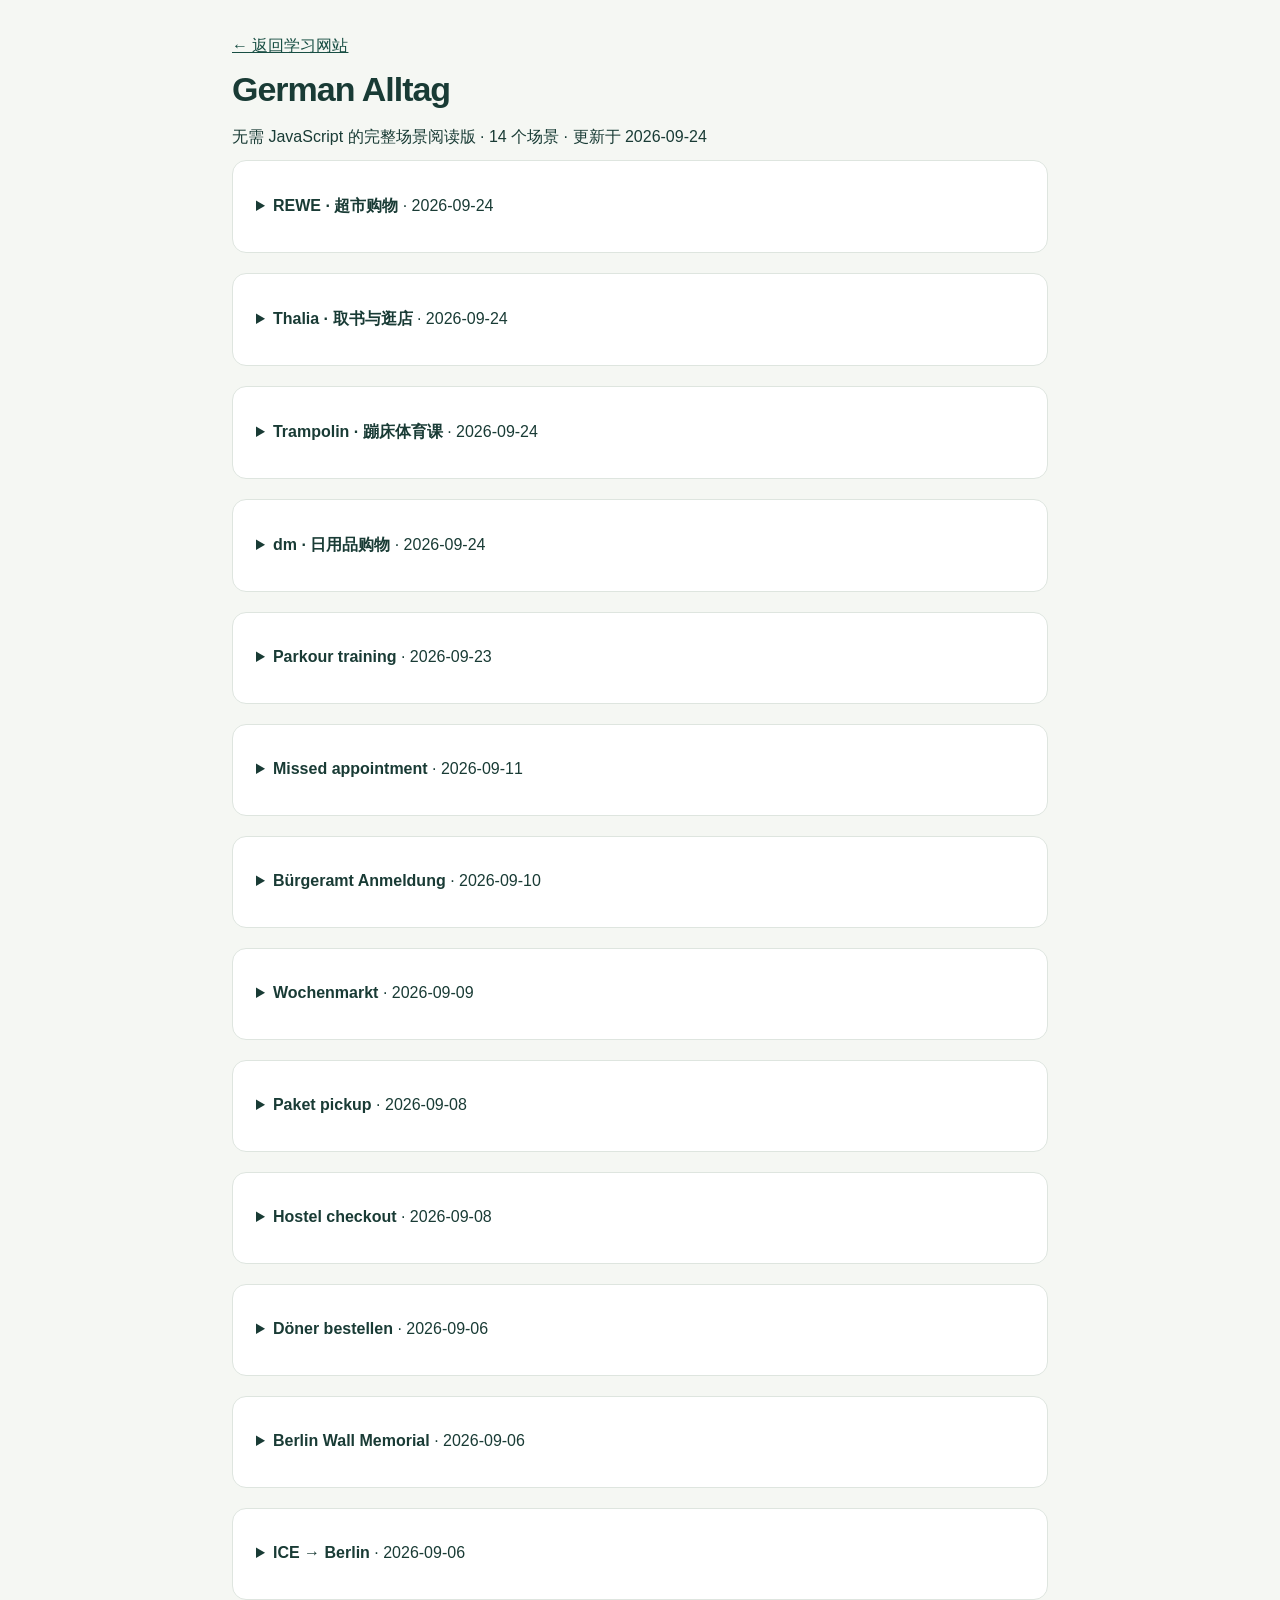
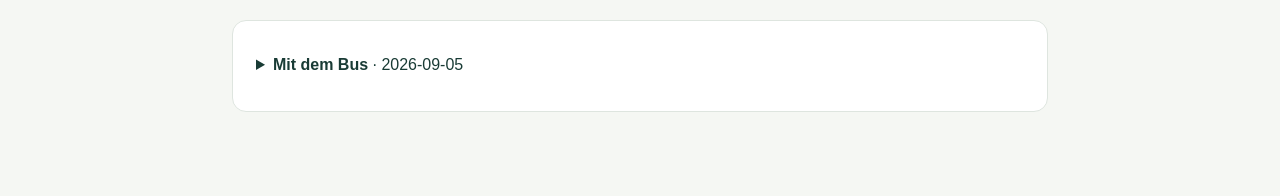
==== commit 8feb75e9: "Add September 24 scenes and fix German pronunciation Expand Thalia and REWE, add trampoline class an" ====
--- a/library.html
+++ b/library.html
@@ -1 +1 @@
-<!doctype html><html lang="zh-CN"><meta charset="utf-8"><meta name="viewport" content="width=device-width,initial-scale=1"><title>Ning · 静态场景库</title><link rel="stylesheet" href="style.css"><main style="margin:auto;max-width:900px"><a href="index.html">← 返回学习网站</a><h1>German Alltag</h1><p>无需 JavaScript 的完整场景阅读版 · 11 个历史场景</p><details class="panel"><summary><strong>Parkour training</strong> · 2026-09-23</summary><article class="phrase"><p lang="de" class="phrase-de">Entschuldigung, wo ist der Eingang zur Sporthalle?</p><p class="phrase-en" lang="en">Excuse me, where is the entrance to the sports hall?</p></article><article class="phrase"><p lang="de" class="phrase-de">Ist das der richtige Eingang für den Parkour-Kurs?</p><p class="phrase-en" lang="en">Is this the right entrance for the parkour class?</p></article><article class="phrase"><p lang="de" class="phrase-de">Wo findet der Parkour-Kurs statt?</p><p class="phrase-en" lang="en">Where does the parkour class take place?</p></article><article class="phrase"><p lang="de" class="phrase-de">Der Eingang ist auf der anderen Seite.</p><p class="phrase-en" lang="en">The entrance is on the other side.</p></article><article class="phrase"><p lang="de" class="phrase-de">Einmal um das Gebäude herum.</p><p class="phrase-en" lang="en">Go around the building.</p></article><article class="phrase"><p lang="de" class="phrase-de">Durch diese Tür und dann links.</p><p class="phrase-en" lang="en">Through this door and then left.</p></article><article class="phrase"><p lang="de" class="phrase-de">Die Halle ist hinten rechts.</p><p class="phrase-en" lang="en">The hall is at the back on the right.</p></article><article class="phrase"><p lang="de" class="phrase-de">Hallo, ist hier der Parkour-Kurs?</p><p class="phrase-en" lang="en">Hi, is this the parkour class?</p></article><article class="phrase"><p lang="de" class="phrase-de">Ja, genau.</p><p class="phrase-en" lang="en">Yes, exactly.</p></article><article class="phrase"><p lang="de" class="phrase-de">Ich bin heute zum ersten Mal hier.</p><p class="phrase-en" lang="en">It’s my first time here today.</p></article><article class="phrase"><p lang="de" class="phrase-de">Ich habe mich online angemeldet.</p><p class="phrase-en" lang="en">I registered online.</p></article><article class="phrase"><p lang="de" class="phrase-de">Wie heißt du?</p><p class="phrase-en" lang="en">What’s your name?</p></article><article class="phrase"><p lang="de" class="phrase-de">Bist du angemeldet?</p><p class="phrase-en" lang="en">Are you registered?</p></article><article class="phrase"><p lang="de" class="phrase-de">Warst du schon mal hier?</p><p class="phrase-en" lang="en">Have you been here before?</p></article><article class="phrase"><p lang="de" class="phrase-de">Hast du schon Parkour gemacht?</p><p class="phrase-en" lang="en">Have you done parkour before?</p></article><article class="phrase"><p lang="de" class="phrase-de">Ich komme aus China und bin Austauschstudentin in Münster.</p><p class="phrase-en" lang="en">I’m from China and I’m an exchange student in Münster.</p></article><article class="phrase"><p lang="de" class="phrase-de">Ich mache schon seit einiger Zeit Parkour.</p><p class="phrase-en" lang="en">I’ve been doing parkour for a while.</p></article><article class="phrase"><p lang="de" class="phrase-de">Ich trainiere auch Klettern.</p><p class="phrase-en" lang="en">I also do climbing.</p></article><article class="phrase"><p lang="de" class="phrase-de">Wie lange machst du schon Parkour?</p><p class="phrase-en" lang="en">How long have you been doing parkour?</p></article><article class="phrase"><p lang="de" class="phrase-de">Trainierst du regelmäßig?</p><p class="phrase-en" lang="en">Do you train regularly?</p></article><article class="phrase"><p lang="de" class="phrase-de">Was trainierst du normalerweise?</p><p class="phrase-en" lang="en">What do you normally train?</p></article><article class="phrase"><p lang="de" class="phrase-de">Meistens Sprünge und Präzision.</p><p class="phrase-en" lang="en">Mostly jumps and precision.</p></article><article class="phrase"><p lang="de" class="phrase-de">Ich trainiere normalerweise in China.</p><p class="phrase-en" lang="en">I normally train in China.</p></article><article class="phrase"><p lang="de" class="phrase-de">Heute möchte ich einfach mitmachen und schauen, wie ihr trainiert.</p><p class="phrase-en" lang="en">Today I just want to join in and see how you train.</p></article><article class="phrase"><p lang="de" class="phrase-de">Wo ist die Umkleide?</p><p class="phrase-en" lang="en">Where is the changing room?</p></article><article class="phrase"><p lang="de" class="phrase-de">Brauche ich Hallenschuhe?</p><p class="phrase-en" lang="en">Do I need indoor shoes?</p></article><article class="phrase"><p lang="de" class="phrase-de">Kann ich meine Sachen hier lassen?</p><p class="phrase-en" lang="en">Can I leave my things here?</p></article><article class="phrase"><p lang="de" class="phrase-de">Die Umkleide ist dort hinten.</p><p class="phrase-en" lang="en">The changing room is back there.</p></article><article class="phrase"><p lang="de" class="phrase-de">Schuhe bitte ausziehen.</p><p class="phrase-en" lang="en">Please take your shoes off.</p></article><article class="phrase"><p lang="de" class="phrase-de">Du kannst deinen Rucksack hier hinlegen.</p><p class="phrase-en" lang="en">You can put your backpack here.</p></article><article class="phrase"><p lang="de" class="phrase-de">Wir wärmen uns erst mal auf.</p><p class="phrase-en" lang="en">We’ll warm up first.</p></article><article class="phrase"><p lang="de" class="phrase-de">Lauft zwei Runden.</p><p class="phrase-en" lang="en">Run two laps.</p></article><article class="phrase"><p lang="de" class="phrase-de">Locker laufen!</p><p class="phrase-en" lang="en">Easy jogging!</p></article><article class="phrase"><p lang="de" class="phrase-de">Knie hoch!</p><p class="phrase-en" lang="en">Knees up!</p></article><article class="phrase"><p lang="de" class="phrase-de">Arme kreisen!</p><p class="phrase-en" lang="en">Circle your arms!</p></article><article class="phrase"><p lang="de" class="phrase-de">In die Hocke gehen.</p><p class="phrase-en" lang="en">Go into a squat.</p></article><article class="phrase"><p lang="de" class="phrase-de">Beine strecken.</p><p class="phrase-en" lang="en">Straighten your legs.</p></article><article class="phrase"><p lang="de" class="phrase-de">Seitenwechsel!</p><p class="phrase-en" lang="en">Switch sides!</p></article><article class="phrase"><p lang="de" class="phrase-de">Und zurück!</p><p class="phrase-en" lang="en">And back!</p></article><article class="phrase"><p lang="de" class="phrase-de">Noch einmal!</p><p class="phrase-en" lang="en">One more time!</p></article><article class="phrase"><p lang="de" class="phrase-de">Schaut mal her.</p><p class="phrase-en" lang="en">Watch.</p></article><article class="phrase"><p lang="de" class="phrase-de">Ich zeige euch das einmal.</p><p class="phrase-en" lang="en">I’ll show you once.</p></article><article class="phrase"><p lang="de" class="phrase-de">Erst hier abspringen.</p><p class="phrase-en" lang="en">First take off here.</p></article><article class="phrase"><p lang="de" class="phrase-de">Dann mit beiden Füßen landen.</p><p class="phrase-en" lang="en">Then land with both feet.</p></article><article class="phrase"><p lang="de" class="phrase-de">Die Knie leicht beugen.</p><p class="phrase-en" lang="en">Bend your knees slightly.</p></article><article class="phrase"><p lang="de" class="phrase-de">Die Hände hier aufsetzen.</p><p class="phrase-en" lang="en">Put your hands here.</p></article><article class="phrase"><p lang="de" class="phrase-de">Dann drüber.</p><p class="phrase-en" lang="en">Then over it.</p></article><article class="phrase"><p lang="de" class="phrase-de">Nicht zu weit nach vorne.</p><p class="phrase-en" lang="en">Not too far forward.</p></article><article class="phrase"><p lang="de" class="phrase-de">Mehr nach oben springen.</p><p class="phrase-en" lang="en">Jump more upward.</p></article><article class="phrase"><p lang="de" class="phrase-de">Versucht es erst langsam.</p><p class="phrase-en" lang="en">Try it slowly first.</p></article><article class="phrase"><p lang="de" class="phrase-de">Einer nach dem anderen.</p><p class="phrase-en" lang="en">One after another.</p></article><article class="phrase"><p lang="de" class="phrase-de">Los geht’s!</p><p class="phrase-en" lang="en">Let’s go!</p></article><article class="phrase"><p lang="de" class="phrase-de">Mit beiden Füßen abspringen.</p><p class="phrase-en" lang="en">Take off with both feet.</p></article><article class="phrase"><p lang="de" class="phrase-de">Auf dem Vorderfuß landen.</p><p class="phrase-en" lang="en">Land on the forefoot.</p></article><article class="phrase"><p lang="de" class="phrase-de">Die Landung kontrollieren.</p><p class="phrase-en" lang="en">Control the landing.</p></article><article class="phrase"><p lang="de" class="phrase-de">Nicht zu weit springen.</p><p class="phrase-en" lang="en">Don’t jump too far.</p></article><article class="phrase"><p lang="de" class="phrase-de">Versuch, leise zu landen.</p><p class="phrase-en" lang="en">Try to land quietly.</p></article><article class="phrase"><p lang="de" class="phrase-de">Halte das Gleichgewicht.</p><p class="phrase-en" lang="en">Keep your balance.</p></article><article class="phrase"><p lang="de" class="phrase-de">Setz beide Hände hier auf.</p><p class="phrase-en" lang="en">Put both hands here.</p></article><article class="phrase"><p lang="de" class="phrase-de">Bring die Beine zur Seite.</p><p class="phrase-en" lang="en">Bring your legs to the side.</p></article><article class="phrase"><p lang="de" class="phrase-de">Zieh die Beine durch.</p><p class="phrase-en" lang="en">Bring/pull your legs through.</p></article><article class="phrase"><p lang="de" class="phrase-de">Stütz dich mit den Händen ab.</p><p class="phrase-en" lang="en">Support yourself with your hands.</p></article><article class="phrase"><p lang="de" class="phrase-de">Und dann auf der anderen Seite landen.</p><p class="phrase-en" lang="en">And then land on the other side.</p></article><article class="phrase"><p lang="de" class="phrase-de">Das war schon gut, aber ...</p><p class="phrase-en" lang="en">That was already good, but...</p></article><article class="phrase"><p lang="de" class="phrase-de">Versuch, etwas höher abzuspringen.</p><p class="phrase-en" lang="en">Try to take off a little higher.</p></article><article class="phrase"><p lang="de" class="phrase-de">Du bist zu weit vorne.</p><p class="phrase-en" lang="en">You’re too far forward.</p></article><article class="phrase"><p lang="de" class="phrase-de">Mehr Spannung!</p><p class="phrase-en" lang="en">More tension!</p></article><article class="phrase"><p lang="de" class="phrase-de">Bleib näher an der Wand.</p><p class="phrase-en" lang="en">Stay closer to the wall.</p></article><article class="phrase"><p lang="de" class="phrase-de">Nimm mehr Schwung.</p><p class="phrase-en" lang="en">Use more momentum.</p></article><article class="phrase"><p lang="de" class="phrase-de">Weniger Schwung.</p><p class="phrase-en" lang="en">Less momentum.</p></article><article class="phrase"><p lang="de" class="phrase-de">Mach kleinere Schritte.</p><p class="phrase-en" lang="en">Take smaller steps.</p></article><article class="phrase"><p lang="de" class="phrase-de">Nicht so schnell.</p><p class="phrase-en" lang="en">Not so fast.</p></article><article class="phrase"><p lang="de" class="phrase-de">Genau so!</p><p class="phrase-en" lang="en">Exactly like that!</p></article><article class="phrase"><p lang="de" class="phrase-de">Viel besser!</p><p class="phrase-en" lang="en">Much better!</p></article><article class="phrase"><p lang="de" class="phrase-de">Noch einmal bitte.</p><p class="phrase-en" lang="en">One more time, please.</p></article><article class="phrase"><p lang="de" class="phrase-de">Etwas langsamer, bitte.</p><p class="phrase-en" lang="en">A little slower, please.</p></article><article class="phrase"><p lang="de" class="phrase-de">Kannst du das noch einmal zeigen?</p><p class="phrase-en" lang="en">Can you show that again?</p></article><article class="phrase"><p lang="de" class="phrase-de">Meinst du so?</p><p class="phrase-en" lang="en">Do you mean like this?</p></article><article class="phrase"><p lang="de" class="phrase-de">Hier abspringen?</p><p class="phrase-en" lang="en">Take off here?</p></article><article class="phrase"><p lang="de" class="phrase-de">Mit beiden Füßen?</p><p class="phrase-en" lang="en">With both feet?</p></article><article class="phrase"><p lang="de" class="phrase-de">Erst hier und dann da?</p><p class="phrase-en" lang="en">First here and then there?</p></article><article class="phrase"><p lang="de" class="phrase-de">Ah, okay. Verstanden.</p><p class="phrase-en" lang="en">Ah, okay. Got it.</p></article><article class="phrase"><p lang="de" class="phrase-de">Du bist dran.</p><p class="phrase-en" lang="en">It’s your turn.</p></article><article class="phrase"><p lang="de" class="phrase-de">Ich bin dran.</p><p class="phrase-en" lang="en">It’s my turn.</p></article><article class="phrase"><p lang="de" class="phrase-de">Wer ist dran?</p><p class="phrase-en" lang="en">Whose turn is it?</p></article><article class="phrase"><p lang="de" class="phrase-de">Nach dir.</p><p class="phrase-en" lang="en">After you / You go first.</p></article><article class="phrase"><p lang="de" class="phrase-de">Willst du zuerst?</p><p class="phrase-en" lang="en">Do you want to go first?</p></article><article class="phrase"><p lang="de" class="phrase-de">Mach ruhig.</p><p class="phrase-en" lang="en">Go ahead.</p></article><article class="phrase"><p lang="de" class="phrase-de">Noch mal?</p><p class="phrase-en" lang="en">Again?</p></article><article class="phrase"><p lang="de" class="phrase-de">Ja, noch einmal.</p><p class="phrase-en" lang="en">Yes, one more time.</p></article><article class="phrase"><p lang="de" class="phrase-de">Kann ich noch mal?</p><p class="phrase-en" lang="en">Can I go again?</p></article><article class="phrase"><p lang="de" class="phrase-de">Ich probiere es noch einmal.</p><p class="phrase-en" lang="en">I’ll try it again.</p></article><article class="phrase"><p lang="de" class="phrase-de">Das tut ein bisschen weh.</p><p class="phrase-en" lang="en">That hurts a little.</p></article><article class="phrase"><p lang="de" class="phrase-de">Ich mache lieber eine Pause.</p><p class="phrase-en" lang="en">I’d rather take a break.</p></article><article class="phrase"><p lang="de" class="phrase-de">Ich lasse diese Übung aus.</p><p class="phrase-en" lang="en">I’ll skip this exercise.</p></article><article class="phrase"><p lang="de" class="phrase-de">Ich mache heute etwas langsamer.</p><p class="phrase-en" lang="en">I’m taking it a bit easier today.</p></article><article class="phrase"><p lang="de" class="phrase-de">Was trainierst du gerade?</p><p class="phrase-en" lang="en">What are you training right now?</p></article><article class="phrase"><p lang="de" class="phrase-de">Kann ich mitmachen?</p><p class="phrase-en" lang="en">Can I join?</p></article><article class="phrase"><p lang="de" class="phrase-de">Kannst du mir das zeigen?</p><p class="phrase-en" lang="en">Can you show me?</p></article><article class="phrase"><p lang="de" class="phrase-de">Wie machst du das?</p><p class="phrase-en" lang="en">How do you do that?</p></article><article class="phrase"><p lang="de" class="phrase-de">Ist das schwierig?</p><p class="phrase-en" lang="en">Is that difficult?</p></article><article class="phrase"><p lang="de" class="phrase-de">Willst du es mal probieren?</p><p class="phrase-en" lang="en">Do you want to try it?</p></article><article class="phrase"><p lang="de" class="phrase-de">Ja, gerne.</p><p class="phrase-en" lang="en">Yes, sure.</p></article><article class="phrase"><p lang="de" class="phrase-de">Ich probier’s mal.</p><p class="phrase-en" lang="en">I’ll give it a try.</p></article><article class="phrase"><p lang="de" class="phrase-de">Fast!</p><p class="phrase-en" lang="en">Almost!</p></article><article class="phrase"><p lang="de" class="phrase-de">Geschafft!</p><p class="phrase-en" lang="en">Made it!</p></article><article class="phrase"><p lang="de" class="phrase-de">Sauber!</p><p class="phrase-en" lang="en">Nice/clean!（运动口语里可能用于夸动作漂亮）</p></article><article class="phrase"><p lang="de" class="phrase-de">Stark!</p><p class="phrase-en" lang="en">Strong!/Nice!</p></article><article class="phrase"><p lang="de" class="phrase-de">Bist du neu hier?</p><p class="phrase-en" lang="en">Are you new here?</p></article><article class="phrase"><p lang="de" class="phrase-de">Ja, ich bin Austauschstudentin und gerade erst nach Münster gekommen.</p><p class="phrase-en" lang="en">Yes, I’m an exchange student and I’ve just arrived in Münster.</p></article><article class="phrase"><p lang="de" class="phrase-de">Woher kommst du?</p><p class="phrase-en" lang="en">Where are you from?</p></article><article class="phrase"><p lang="de" class="phrase-de">Aus China. Ich trainiere dort auch Parkour.</p><p class="phrase-en" lang="en">From China. I also train parkour there.</p></article><article class="phrase"><p lang="de" class="phrase-de">Wie lange bleibst du hier?</p><p class="phrase-en" lang="en">How long are you staying here?</p></article><article class="phrase"><p lang="de" class="phrase-de">Bis März. Ich würde gern regelmäßig hier trainieren.</p><p class="phrase-en" lang="en">Until March. I’d like to train here regularly.</p></article><article class="phrase"><p lang="de" class="phrase-de">Wann trainiert ihr normalerweise?</p><p class="phrase-en" lang="en">When do you normally train?</p></article><article class="phrase"><p lang="de" class="phrase-de">Gibt es auch freies Training?</p><p class="phrase-en" lang="en">Is there also open training?</p></article><article class="phrase"><p lang="de" class="phrase-de">Trainiert ihr auch draußen?</p><p class="phrase-en" lang="en">Do you also train outdoors?</p></article><article class="phrase"><p lang="de" class="phrase-de">Das war’s für heute.</p><p class="phrase-en" lang="en">That’s it for today.</p></article><article class="phrase"><p lang="de" class="phrase-de">Wir sehen uns nächste Woche.</p><p class="phrase-en" lang="en">See you next week.</p></article><article class="phrase"><p lang="de" class="phrase-de">Danke fürs Mitmachen!</p><p class="phrase-en" lang="en">Thanks for joining!</p></article><article class="phrase"><p lang="de" class="phrase-de">Danke! Das Training hat Spaß gemacht.</p><p class="phrase-en" lang="en">Thanks! The training was fun.</p></article><article class="phrase"><p lang="de" class="phrase-de">Wann ist das nächste Training?</p><p class="phrase-en" lang="en">When is the next training?</p></article><article class="phrase"><p lang="de" class="phrase-de">Muss ich mich jedes Mal anmelden?</p><p class="phrase-en" lang="en">Do I have to register every time?</p></article><article class="phrase"><p lang="de" class="phrase-de">Kann ich nächste Woche wiederkommen?</p><p class="phrase-en" lang="en">Can I come again next week?</p></article><article class="phrase"><p lang="de" class="phrase-de">Gibt es eine WhatsApp-Gruppe?</p><p class="phrase-en" lang="en">Is there a WhatsApp group?</p></article><article class="phrase"><p lang="de" class="phrase-de">Wo finde ich Informationen zum Training?</p><p class="phrase-en" lang="en">Where can I find information about the training?</p></article></details><details class="panel"><summary><strong>Missed appointment</strong> · 2026-09-11</summary><article class="phrase"><p lang="de" class="phrase-de">Ich habe meinen Termin verpasst.</p><p class="phrase-en" lang="en">I missed my appointment.</p></article><article class="phrase"><p lang="de" class="phrase-de">Meine Nummer wurde schon aufgerufen.</p><p class="phrase-en" lang="en">My number has already been called.</p></article><article class="phrase"><p lang="de" class="phrase-de">Ich bin leider zehn Minuten zu spät.</p><p class="phrase-en" lang="en">Unfortunately, I’m ten minutes late.</p></article><article class="phrase"><p lang="de" class="phrase-de">Kann ich trotzdem noch drankommen?</p><p class="phrase-en" lang="en">Can I still be seen?</p></article><article class="phrase"><p lang="de" class="phrase-de">Leider nicht. Sie müssen einen neuen Termin vereinbaren.</p><p class="phrase-en" lang="en">Unfortunately not. You need to make a new appointment.</p></article><article class="phrase"><p lang="de" class="phrase-de">Ich habe schon einen neuen Termin für nächsten Freitag gebucht.</p><p class="phrase-en" lang="en">I’ve already booked a new appointment for next Friday.</p></article></details><details class="panel"><summary><strong>Bürgeramt Anmeldung</strong> · 2026-09-10</summary><article class="phrase"><p lang="de" class="phrase-de">Termin bestätigen</p><p class="phrase-en" lang="en">Confirm appointment</p></article><article class="phrase"><p lang="de" class="phrase-de">Terminnummer eingeben</p><p class="phrase-en" lang="en">Enter appointment number</p></article><article class="phrase"><p lang="de" class="phrase-de">QR-Code scannen</p><p class="phrase-en" lang="en">Scan QR code</p></article><article class="phrase"><p lang="de" class="phrase-de">Bitte nehmen Sie im Wartebereich Platz.</p><p class="phrase-en" lang="en">Please take a seat in the waiting area.</p></article><article class="phrase"><p lang="de" class="phrase-de">Guten Morgen, ich habe um [Uhrzeit] Uhr einen Termin für die Anmeldung.</p><p class="phrase-en" lang="en">Good morning, I have an appointment at [Uhrzeit] for registration.</p></article><article class="phrase"><p lang="de" class="phrase-de">Meine Terminnummer ist [Terminnummer].</p><p class="phrase-en" lang="en">My appointment number is [Terminnummer].</p></article><article class="phrase"><p lang="de" class="phrase-de">Muss ich mich irgendwo anmelden?</p><p class="phrase-en" lang="en">Do I need to check in somewhere?</p></article><article class="phrase"><p lang="de" class="phrase-de">Scannen Sie einfach den QR-Code.</p><p class="phrase-en" lang="en">Just scan the QR code.</p></article><article class="phrase"><p lang="de" class="phrase-de">Bitte warten Sie, bis Ihre Nummer aufgerufen wird.</p><p class="phrase-en" lang="en">Please wait until your number is called.</p></article><article class="phrase"><p lang="de" class="phrase-de">Nehmen Sie bitte dort Platz.</p><p class="phrase-en" lang="en">Please take a seat over there.</p></article><article class="phrase"><p lang="de" class="phrase-de">Guten Morgen.</p><p class="phrase-en" lang="en">Good morning.</p></article><article class="phrase"><p lang="de" class="phrase-de">Guten Morgen, nehmen Sie bitte Platz.</p><p class="phrase-en" lang="en">Good morning, please take a seat.</p></article><article class="phrase"><p lang="de" class="phrase-de">Danke.</p><p class="phrase-en" lang="en">Thank you.</p></article><article class="phrase"><p lang="de" class="phrase-de">Was kann ich für Sie tun?</p><p class="phrase-en" lang="en">What can I do for you?</p></article><article class="phrase"><p lang="de" class="phrase-de">Ich möchte meinen Wohnsitz anmelden.</p><p class="phrase-en" lang="en">I’d like to register my residence.</p></article><article class="phrase"><p lang="de" class="phrase-de">Ich möchte mich anmelden.</p><p class="phrase-en" lang="en">I’d like to register.</p></article><article class="phrase"><p lang="de" class="phrase-de">Haben Sie Ihren Reisepass dabei?</p><p class="phrase-en" lang="en">Do you have your passport?</p></article><article class="phrase"><p lang="de" class="phrase-de">Ihren Reisepass, bitte.</p><p class="phrase-en" lang="en">Your passport, please.</p></article><article class="phrase"><p lang="de" class="phrase-de">Haben Sie eine Wohnungsgeberbestätigung?</p><p class="phrase-en" lang="en">Do you have a landlord confirmation?</p></article><article class="phrase"><p lang="de" class="phrase-de">Kann ich die Wohnungsgeberbestätigung sehen?</p><p class="phrase-en" lang="en">May I see the landlord confirmation?</p></article><article class="phrase"><p lang="de" class="phrase-de">Ja, natürlich. Hier bitte.</p><p class="phrase-en" lang="en">Yes, of course. Here you go.</p></article><article class="phrase"><p lang="de" class="phrase-de">Hier ist mein Reisepass.</p><p class="phrase-en" lang="en">Here’s my passport.</p></article><article class="phrase"><p lang="de" class="phrase-de">Und hier ist die Wohnungsgeberbestätigung.</p><p class="phrase-en" lang="en">And here’s the landlord confirmation.</p></article><article class="phrase"><p lang="de" class="phrase-de">Hier sind meine Unterlagen.</p><p class="phrase-en" lang="en">Here are my documents.</p></article><article class="phrase"><p lang="de" class="phrase-de">Wie lautet Ihre neue Adresse?</p><p class="phrase-en" lang="en">What is your new address?</p></article><article class="phrase"><p lang="de" class="phrase-de">Wo wohnen Sie jetzt?</p><p class="phrase-en" lang="en">Where do you live now?</p></article><article class="phrase"><p lang="de" class="phrase-de">Meine Adresse ist ...</p><p class="phrase-en" lang="en">My address is...</p></article><article class="phrase"><p lang="de" class="phrase-de">Welche Hausnummer?</p><p class="phrase-en" lang="en">What house number?</p></article><article class="phrase"><p lang="de" class="phrase-de">Gibt es eine Wohnungsnummer?</p><p class="phrase-en" lang="en">Is there an apartment number?</p></article><article class="phrase"><p lang="de" class="phrase-de">Bei wem wohnen Sie?</p><p class="phrase-en" lang="en">Who are you living with/at whose place?</p></article><article class="phrase"><p lang="de" class="phrase-de">Steht Ihr Name schon am Briefkasten?</p><p class="phrase-en" lang="en">Is your name already on the mailbox?</p></article><article class="phrase"><p lang="de" class="phrase-de">Wann sind Sie eingezogen?</p><p class="phrase-en" lang="en">When did you move in?</p></article><article class="phrase"><p lang="de" class="phrase-de">Seit wann wohnen Sie dort?</p><p class="phrase-en" lang="en">Since when have you been living there?</p></article><article class="phrase"><p lang="de" class="phrase-de">Was ist Ihr Einzugsdatum?</p><p class="phrase-en" lang="en">What is your move-in date?</p></article><article class="phrase"><p lang="de" class="phrase-de">Ich bin am zweiten September eingezogen.</p><p class="phrase-en" lang="en">I moved in on September 2.</p></article><article class="phrase"><p lang="de" class="phrase-de">Wo haben Sie vorher gewohnt?</p><p class="phrase-en" lang="en">Where did you live before?</p></article><article class="phrase"><p lang="de" class="phrase-de">Woher sind Sie nach Deutschland gezogen?</p><p class="phrase-en" lang="en">Where did you move to Germany from?</p></article><article class="phrase"><p lang="de" class="phrase-de">Kommen Sie direkt aus China?</p><p class="phrase-en" lang="en">Did you come directly from China?</p></article><article class="phrase"><p lang="de" class="phrase-de">Waren Sie vorher schon einmal in Deutschland gemeldet?</p><p class="phrase-en" lang="en">Have you previously been registered in Germany?</p></article><article class="phrase"><p lang="de" class="phrase-de">Ich habe vorher in Shanghai, China, gewohnt.</p><p class="phrase-en" lang="en">I previously lived in Shanghai, China.</p></article><article class="phrase"><p lang="de" class="phrase-de">Ich bin aus China nach Deutschland gezogen.</p><p class="phrase-en" lang="en">I moved from China to Germany.</p></article><article class="phrase"><p lang="de" class="phrase-de">Nein, das ist meine erste Anmeldung in Deutschland.</p><p class="phrase-en" lang="en">No, this is my first registration in Germany.</p></article><article class="phrase"><p lang="de" class="phrase-de">Wie ist Ihr vollständiger Name?</p><p class="phrase-en" lang="en">What is your full name?</p></article><article class="phrase"><p lang="de" class="phrase-de">Wann sind Sie geboren?</p><p class="phrase-en" lang="en">When were you born?</p></article><article class="phrase"><p lang="de" class="phrase-de">Wo sind Sie geboren?</p><p class="phrase-en" lang="en">Where were you born?</p></article><article class="phrase"><p lang="de" class="phrase-de">Welche Staatsangehörigkeit haben Sie?</p><p class="phrase-en" lang="en">What is your nationality?</p></article><article class="phrase"><p lang="de" class="phrase-de">Chinesisch?</p><p class="phrase-en" lang="en">Chinese?</p></article><article class="phrase"><p lang="de" class="phrase-de">Wie ist Ihr Familienstand?</p><p class="phrase-en" lang="en">What is your marital status?</p></article><article class="phrase"><p lang="de" class="phrase-de">Meine Staatsangehörigkeit ist chinesisch.</p><p class="phrase-en" lang="en">My nationality is Chinese.</p></article><article class="phrase"><p lang="de" class="phrase-de">Familienstand?</p><p class="phrase-en" lang="en">Marital status?</p></article><article class="phrase"><p lang="de" class="phrase-de">Haben Sie eine Religionszugehörigkeit?</p><p class="phrase-en" lang="en">Do you have a religious affiliation?</p></article><article class="phrase"><p lang="de" class="phrase-de">Gehören Sie einer Religionsgemeinschaft an?</p><p class="phrase-en" lang="en">Do you belong to a religious community?</p></article><article class="phrase"><p lang="de" class="phrase-de">Nein.</p><p class="phrase-en" lang="en">No.</p></article><article class="phrase"><p lang="de" class="phrase-de">Keine.</p><p class="phrase-en" lang="en">None.</p></article><article class="phrase"><p lang="de" class="phrase-de">Was machen Sie in Deutschland?</p><p class="phrase-en" lang="en">What are you doing in Germany?</p></article><article class="phrase"><p lang="de" class="phrase-de">Sind Sie Studentin?</p><p class="phrase-en" lang="en">Are you a student?</p></article><article class="phrase"><p lang="de" class="phrase-de">Wie lange bleiben Sie in Deutschland?</p><p class="phrase-en" lang="en">How long will you stay in Germany?</p></article><article class="phrase"><p lang="de" class="phrase-de">Ich bin Austauschstudentin an der Universität Münster.</p><p class="phrase-en" lang="en">I’m an exchange student at the University of Münster.</p></article><article class="phrase"><p lang="de" class="phrase-de">Ich studiere hier für ein Semester.</p><p class="phrase-en" lang="en">I’m studying here for one semester.</p></article><article class="phrase"><p lang="de" class="phrase-de">Ich bleibe bis Ende März.</p><p class="phrase-en" lang="en">I’m staying until the end of March.</p></article><article class="phrase"><p lang="de" class="phrase-de">Bitte überprüfen Sie noch einmal Ihre Daten.</p><p class="phrase-en" lang="en">Please check your information again.</p></article><article class="phrase"><p lang="de" class="phrase-de">Stimmt alles?</p><p class="phrase-en" lang="en">Is everything correct?</p></article><article class="phrase"><p lang="de" class="phrase-de">Ist die Adresse richtig?</p><p class="phrase-en" lang="en">Is the address correct?</p></article><article class="phrase"><p lang="de" class="phrase-de">Bitte unterschreiben Sie hier.</p><p class="phrase-en" lang="en">Please sign here.</p></article><article class="phrase"><p lang="de" class="phrase-de">Ja, das stimmt.</p><p class="phrase-en" lang="en">Yes, that’s correct.</p></article><article class="phrase"><p lang="de" class="phrase-de">Ja, alles richtig.</p><p class="phrase-en" lang="en">Yes, everything is correct.</p></article><article class="phrase"><p lang="de" class="phrase-de">Entschuldigung, hier ist ein Fehler.</p><p class="phrase-en" lang="en">Sorry, there’s an error here.</p></article><article class="phrase"><p lang="de" class="phrase-de">Mein Vorname ist Ningning, nicht Ning.</p><p class="phrase-en" lang="en">My first name is Ningning, not Ning.</p></article><article class="phrase"><p lang="de" class="phrase-de">Die Adresse stimmt nicht ganz.</p><p class="phrase-en" lang="en">The address isn’t quite correct.</p></article><article class="phrase"><p lang="de" class="phrase-de">Hier ist Ihre Meldebescheinigung.</p><p class="phrase-en" lang="en">Here is your registration certificate.</p></article><article class="phrase"><p lang="de" class="phrase-de">Damit ist die Anmeldung abgeschlossen.</p><p class="phrase-en" lang="en">That completes the registration.</p></article><article class="phrase"><p lang="de" class="phrase-de">Bekomme ich eine Meldebescheinigung?</p><p class="phrase-en" lang="en">Will I receive a registration certificate?</p></article><article class="phrase"><p lang="de" class="phrase-de">Ist das meine Meldebescheinigung?</p><p class="phrase-en" lang="en">Is this my registration certificate?</p></article><article class="phrase"><p lang="de" class="phrase-de">Muss ich noch etwas machen?</p><p class="phrase-en" lang="en">Do I need to do anything else?</p></article><article class="phrase"><p lang="de" class="phrase-de">Nein, das war’s.</p><p class="phrase-en" lang="en">No, that’s it.</p></article><article class="phrase"><p lang="de" class="phrase-de">Alles erledigt.</p><p class="phrase-en" lang="en">Everything’s done.</p></article><article class="phrase"><p lang="de" class="phrase-de">Die Steuer-ID bekommen Sie per Post.</p><p class="phrase-en" lang="en">You’ll receive your tax ID by mail.</p></article><article class="phrase"><p lang="de" class="phrase-de">Wird die Steuer-ID automatisch an meine Adresse geschickt?</p><p class="phrase-en" lang="en">Will the tax ID automatically be sent to my address?</p></article><article class="phrase"><p lang="de" class="phrase-de">Wie lange dauert das ungefähr?</p><p class="phrase-en" lang="en">Approximately how long does that take?</p></article><article class="phrase"><p lang="de" class="phrase-de">Entschuldigung, könnten Sie das bitte noch einmal sagen?</p><p class="phrase-en" lang="en">Sorry, could you say that again?</p></article><article class="phrase"><p lang="de" class="phrase-de">Könnten Sie bitte etwas langsamer sprechen?</p><p class="phrase-en" lang="en">Could you speak a little more slowly?</p></article><article class="phrase"><p lang="de" class="phrase-de">Was bedeutet „Einzugsdatum“?</p><p class="phrase-en" lang="en">What does “Einzugsdatum” mean?</p></article><article class="phrase"><p lang="de" class="phrase-de">Meinen Sie, wann ich hier eingezogen bin?</p><p class="phrase-en" lang="en">Do you mean when I moved in here?</p></article><article class="phrase"><p lang="de" class="phrase-de">Guten Morgen. Nehmen Sie bitte Platz.</p><p class="phrase-en" lang="en">Good morning. Please take a seat.</p></article><article class="phrase"><p lang="de" class="phrase-de">Guten Morgen. Danke. Ich habe einen Termin für die Anmeldung.</p><p class="phrase-en" lang="en">Good morning. Thanks. I have an appointment for registration.</p></article><article class="phrase"><p lang="de" class="phrase-de">Ihren Reisepass und die Wohnungsgeberbestätigung, bitte.</p><p class="phrase-en" lang="en">Your passport and landlord confirmation, please.</p></article><article class="phrase"><p lang="de" class="phrase-de">Ja, natürlich. Hier bitte.</p><p class="phrase-en" lang="en">Of course. Here you go.</p></article><article class="phrase"><p lang="de" class="phrase-de">Wann sind Sie eingezogen?</p><p class="phrase-en" lang="en">When did you move in?</p></article><article class="phrase"><p lang="de" class="phrase-de">Ich bin am zweiten September eingezogen.</p><p class="phrase-en" lang="en">I moved in on September 2.</p></article><article class="phrase"><p lang="de" class="phrase-de">Wo haben Sie vorher gewohnt?</p><p class="phrase-en" lang="en">Where did you live previously?</p></article><article class="phrase"><p lang="de" class="phrase-de">In Shanghai, China.</p><p class="phrase-en" lang="en">In Shanghai, China.</p></article><article class="phrase"><p lang="de" class="phrase-de">Waren Sie schon einmal in Deutschland gemeldet?</p><p class="phrase-en" lang="en">Have you previously been registered in Germany?</p></article><article class="phrase"><p lang="de" class="phrase-de">Nein, das ist meine erste Anmeldung in Deutschland.</p><p class="phrase-en" lang="en">No, this is my first registration in Germany.</p></article><article class="phrase"><p lang="de" class="phrase-de">Welche Staatsangehörigkeit haben Sie?</p><p class="phrase-en" lang="en">What nationality are you?</p></article><article class="phrase"><p lang="de" class="phrase-de">Chinesisch.</p><p class="phrase-en" lang="en">Chinese.</p></article><article class="phrase"><p lang="de" class="phrase-de">Familienstand?</p><p class="phrase-en" lang="en">Marital status?</p></article><article class="phrase"><p lang="de" class="phrase-de">Bitte überprüfen Sie hier noch einmal Ihre Daten.</p><p class="phrase-en" lang="en">Please check your information again here.</p></article><article class="phrase"><p lang="de" class="phrase-de">Ja, alles richtig.</p><p class="phrase-en" lang="en">Yes, everything is correct.</p></article><article class="phrase"><p lang="de" class="phrase-de">Dann unterschreiben Sie bitte hier.</p><p class="phrase-en" lang="en">Then please sign here.</p></article><article class="phrase"><p lang="de" class="phrase-de">Hier?</p><p class="phrase-en" lang="en">Here?</p></article><article class="phrase"><p lang="de" class="phrase-de">Ja, genau.</p><p class="phrase-en" lang="en">Yes, exactly.</p></article><article class="phrase"><p lang="de" class="phrase-de">So, hier ist Ihre Meldebescheinigung. Damit sind wir fertig.</p><p class="phrase-en" lang="en">Here is your registration certificate. We’re finished.</p></article><article class="phrase"><p lang="de" class="phrase-de">Super, vielen Dank. Muss ich noch etwas machen?</p><p class="phrase-en" lang="en">Great, thank you. Do I need to do anything else?</p></article><article class="phrase"><p lang="de" class="phrase-de">Nein, das war’s.</p><p class="phrase-en" lang="en">No, that’s it.</p></article><article class="phrase"><p lang="de" class="phrase-de">Vielen Dank. Schönen Tag noch!</p><p class="phrase-en" lang="en">Thank you very much. Have a nice day!</p></article></details><details class="panel"><summary><strong>Wochenmarkt</strong> · 2026-09-09</summary><article class="phrase"><p lang="de" class="phrase-de">Guten Morgen!</p><p class="phrase-en" lang="en">Good morning!</p></article><article class="phrase"><p lang="de" class="phrase-de">Bitte schön?</p><p class="phrase-en" lang="en">What can I get you?</p></article><article class="phrase"><p lang="de" class="phrase-de">Was darf’s sein?</p><p class="phrase-en" lang="en">What can I get you?</p></article><article class="phrase"><p lang="de" class="phrase-de">Was bekommen Sie?</p><p class="phrase-en" lang="en">What would you like?</p></article><article class="phrase"><p lang="de" class="phrase-de">Ich schaue nur, danke.</p><p class="phrase-en" lang="en">I’m just looking, thanks.</p></article><article class="phrase"><p lang="de" class="phrase-de">Einen Moment bitte, ich schaue noch.</p><p class="phrase-en" lang="en">One moment please, I’m still looking.</p></article><article class="phrase"><p lang="de" class="phrase-de">Ich hätte gern ...</p><p class="phrase-en" lang="en">I’d like...</p></article><article class="phrase"><p lang="de" class="phrase-de">Ich nehme ...</p><p class="phrase-en" lang="en">I’ll take...</p></article><article class="phrase"><p lang="de" class="phrase-de">Ein Kilo Tomaten, bitte.</p><p class="phrase-en" lang="en">One kilo of tomatoes, please.</p></article><article class="phrase"><p lang="de" class="phrase-de">500 Gramm, bitte.</p><p class="phrase-en" lang="en">500 grams, please.</p></article><article class="phrase"><p lang="de" class="phrase-de">Ein halbes Kilo, bitte.</p><p class="phrase-en" lang="en">Half a kilo, please.</p></article><article class="phrase"><p lang="de" class="phrase-de">Drei Äpfel, bitte.</p><p class="phrase-en" lang="en">Three apples, please.</p></article><article class="phrase"><p lang="de" class="phrase-de">Zwei Stück, bitte.</p><p class="phrase-en" lang="en">Two, please.</p></article><article class="phrase"><p lang="de" class="phrase-de">Einen Bund Möhren, bitte.</p><p class="phrase-en" lang="en">A bunch of carrots, please.</p></article><article class="phrase"><p lang="de" class="phrase-de">Wie viel darf’s sein?</p><p class="phrase-en" lang="en">How much would you like?</p></article><article class="phrase"><p lang="de" class="phrase-de">Ein Kilo?</p><p class="phrase-en" lang="en">One kilo?</p></article><article class="phrase"><p lang="de" class="phrase-de">Darf’s ein bisschen mehr sein?</p><p class="phrase-en" lang="en">Is a little more okay?</p></article><article class="phrase"><p lang="de" class="phrase-de">Ja, gerne.</p><p class="phrase-en" lang="en">Yes, sure.</p></article><article class="phrase"><p lang="de" class="phrase-de">Ja, das passt.</p><p class="phrase-en" lang="en">Yes, that’s fine.</p></article><article class="phrase"><p lang="de" class="phrase-de">Nein, ungefähr 500 Gramm, bitte.</p><p class="phrase-en" lang="en">No, around 500g please.</p></article><article class="phrase"><p lang="de" class="phrase-de">Welche Äpfel würden Sie empfehlen?</p><p class="phrase-en" lang="en">Which apples would you recommend?</p></article><article class="phrase"><p lang="de" class="phrase-de">Welche sind süßer?</p><p class="phrase-en" lang="en">Which ones are sweeter?</p></article><article class="phrase"><p lang="de" class="phrase-de">Welche sind knackiger?</p><p class="phrase-en" lang="en">Which ones are crunchier?</p></article><article class="phrase"><p lang="de" class="phrase-de">Sind die schon reif?</p><p class="phrase-en" lang="en">Are these ripe already?</p></article><article class="phrase"><p lang="de" class="phrase-de">Kann man die heute schon essen?</p><p class="phrase-en" lang="en">Can these be eaten today?</p></article><article class="phrase"><p lang="de" class="phrase-de">Die hier sind etwas süßer.</p><p class="phrase-en" lang="en">These are a little sweeter.</p></article><article class="phrase"><p lang="de" class="phrase-de">Die sind eher säuerlich.</p><p class="phrase-en" lang="en">These are more tart.</p></article><article class="phrase"><p lang="de" class="phrase-de">Die sind schön knackig.</p><p class="phrase-en" lang="en">These are nice and crunchy.</p></article><article class="phrase"><p lang="de" class="phrase-de">Die müssen noch ein bisschen reifen.</p><p class="phrase-en" lang="en">These need to ripen a little longer.</p></article><article class="phrase"><p lang="de" class="phrase-de">Woher kommen die Tomaten?</p><p class="phrase-en" lang="en">Where do the tomatoes come from?</p></article><article class="phrase"><p lang="de" class="phrase-de">Sind die aus der Region?</p><p class="phrase-en" lang="en">Are these from the region?</p></article><article class="phrase"><p lang="de" class="phrase-de">Sind die aus Deutschland?</p><p class="phrase-en" lang="en">Are these from Germany?</p></article><article class="phrase"><p lang="de" class="phrase-de">Ist das Ihr eigener Anbau?</p><p class="phrase-en" lang="en">Is this your own produce?</p></article><article class="phrase"><p lang="de" class="phrase-de">Die kommen aus dem Münsterland.</p><p class="phrase-en" lang="en">They come from the Münsterland.</p></article><article class="phrase"><p lang="de" class="phrase-de">Die sind aus der Region.</p><p class="phrase-en" lang="en">They’re from the region.</p></article><article class="phrase"><p lang="de" class="phrase-de">Die bauen wir selbst an.</p><p class="phrase-en" lang="en">We grow them ourselves.</p></article><article class="phrase"><p lang="de" class="phrase-de">Die kommen aus Holland.</p><p class="phrase-en" lang="en">They come from the Netherlands.</p></article><article class="phrase"><p lang="de" class="phrase-de">Welchen Käse empfehlen Sie?</p><p class="phrase-en" lang="en">Which cheese would you recommend?</p></article><article class="phrase"><p lang="de" class="phrase-de">Ich hätte gern etwas Mildes.</p><p class="phrase-en" lang="en">I’d like something mild.</p></article><article class="phrase"><p lang="de" class="phrase-de">Kann ich den probieren?</p><p class="phrase-en" lang="en">Can I try this?</p></article><article class="phrase"><p lang="de" class="phrase-de">Natürlich.</p><p class="phrase-en" lang="en">Of course.</p></article><article class="phrase"><p lang="de" class="phrase-de">Wie viel möchten Sie?</p><p class="phrase-en" lang="en">How much would you like?</p></article><article class="phrase"><p lang="de" class="phrase-de">Etwa 200 Gramm, bitte.</p><p class="phrase-en" lang="en">About 200g, please.</p></article><article class="phrase"><p lang="de" class="phrase-de">Was ist das für ein Brot?</p><p class="phrase-en" lang="en">What kind of bread is this?</p></article><article class="phrase"><p lang="de" class="phrase-de">Das ist ein Roggen-Sauerteigbrot.</p><p class="phrase-en" lang="en">It’s a rye sourdough bread.</p></article><article class="phrase"><p lang="de" class="phrase-de">Ich nehme eins davon.</p><p class="phrase-en" lang="en">I’ll take one of those.</p></article><article class="phrase"><p lang="de" class="phrase-de">Können Sie das bitte schneiden?</p><p class="phrase-en" lang="en">Could you slice it, please?</p></article><article class="phrase"><p lang="de" class="phrase-de">Geschnitten oder am Stück?</p><p class="phrase-en" lang="en">Sliced or whole?</p></article><article class="phrase"><p lang="de" class="phrase-de">Geschnitten, bitte.</p><p class="phrase-en" lang="en">Sliced, please.</p></article><article class="phrase"><p lang="de" class="phrase-de">Ich nehme zwei davon, bitte.</p><p class="phrase-en" lang="en">I’ll take two of those, please.</p></article><article class="phrase"><p lang="de" class="phrase-de">Das macht sieben Euro achtzig.</p><p class="phrase-en" lang="en">That’s €7.80.</p></article><article class="phrase"><p lang="de" class="phrase-de">Sieben achtzig, bitte.</p><p class="phrase-en" lang="en">€7.80, please.</p></article><article class="phrase"><p lang="de" class="phrase-de">Wie viel war das noch mal?</p><p class="phrase-en" lang="en">How much was that again?</p></article><article class="phrase"><p lang="de" class="phrase-de">Entschuldigung, noch einmal bitte.</p><p class="phrase-en" lang="en">Sorry, one more time please.</p></article><article class="phrase"><p lang="de" class="phrase-de">Sieben Euro achtzig?</p><p class="phrase-en" lang="en">€7.80?</p></article><article class="phrase"><p lang="de" class="phrase-de">Genau.</p><p class="phrase-en" lang="en">Exactly.</p></article><article class="phrase"><p lang="de" class="phrase-de">Kann ich mit Karte zahlen?</p><p class="phrase-en" lang="en">Can I pay by card?</p></article><article class="phrase"><p lang="de" class="phrase-de">Nur bar.</p><p class="phrase-en" lang="en">Cash only.</p></article><article class="phrase"><p lang="de" class="phrase-de">Kartenzahlung erst ab zehn Euro.</p><p class="phrase-en" lang="en">Card payment only from €10.</p></article><article class="phrase"><p lang="de" class="phrase-de">Dann zahle ich bar.</p><p class="phrase-en" lang="en">Then I’ll pay cash.</p></article><article class="phrase"><p lang="de" class="phrase-de">Haben Sie es vielleicht passend?</p><p class="phrase-en" lang="en">Do you perhaps have the exact amount?</p></article><article class="phrase"><p lang="de" class="phrase-de">Leider nicht.</p><p class="phrase-en" lang="en">Unfortunately not.</p></article><article class="phrase"><p lang="de" class="phrase-de">Stimmt so.</p><p class="phrase-en" lang="en">Keep the change / That’s fine.</p></article><article class="phrase"><p lang="de" class="phrase-de">Danke, gleichfalls!</p><p class="phrase-en" lang="en">Thanks, likewise!</p></article><article class="phrase"><p lang="de" class="phrase-de">Guten Morgen! Was darf’s sein?</p><p class="phrase-en" lang="en">Good morning! What can I get you?</p></article><article class="phrase"><p lang="de" class="phrase-de">Guten Morgen. Welche Äpfel würden Sie empfehlen?</p><p class="phrase-en" lang="en">Which apples would you recommend?</p></article><article class="phrase"><p lang="de" class="phrase-de">Mögen Sie es eher süß oder säuerlich?</p><p class="phrase-en" lang="en">Do you prefer sweet or tart?</p></article><article class="phrase"><p lang="de" class="phrase-de">Eher süß.</p><p class="phrase-en" lang="en">More on the sweet side.</p></article><article class="phrase"><p lang="de" class="phrase-de">Dann würde ich die hier nehmen.</p><p class="phrase-en" lang="en">Then I’d take these.</p></article><article class="phrase"><p lang="de" class="phrase-de">Sind die aus der Region?</p><p class="phrase-en" lang="en">Are they from the region?</p></article><article class="phrase"><p lang="de" class="phrase-de">Ja, die kommen aus dem Münsterland.</p><p class="phrase-en" lang="en">Yes, they’re from the Münsterland.</p></article><article class="phrase"><p lang="de" class="phrase-de">Super. Dann nehme ich vier Stück.</p><p class="phrase-en" lang="en">Great. Then I’ll take four.</p></article><article class="phrase"><p lang="de" class="phrase-de">Sonst noch etwas?</p><p class="phrase-en" lang="en">Anything else?</p></article><article class="phrase"><p lang="de" class="phrase-de">Nein, das war’s, danke.</p><p class="phrase-en" lang="en">No, that’s all, thanks.</p></article><article class="phrase"><p lang="de" class="phrase-de">Das macht vier Euro zwanzig.</p><p class="phrase-en" lang="en">That’s €4.20.</p></article><article class="phrase"><p lang="de" class="phrase-de">Kann ich mit Karte zahlen?</p><p class="phrase-en" lang="en">Can I pay by card?</p></article></details><details class="panel"><summary><strong>Paket pickup</strong> · 2026-09-08</summary><article class="phrase"><p lang="de" class="phrase-de">Hallo, ich möchte ein Paket abholen.</p><p class="phrase-en" lang="en">Hi, I’d like to pick up a parcel.</p></article><article class="phrase"><p lang="de" class="phrase-de">Guten Tag, ich bin hier, um ein Paket abzuholen.</p><p class="phrase-en" lang="en">Hello, I’m here to pick up a parcel.</p></article><article class="phrase"><p lang="de" class="phrase-de">Auf welchen Namen?</p><p class="phrase-en" lang="en">Under what name?</p></article><article class="phrase"><p lang="de" class="phrase-de">Wie ist der Name?</p><p class="phrase-en" lang="en">What’s the name?</p></article><article class="phrase"><p lang="de" class="phrase-de">Wie heißen Sie?</p><p class="phrase-en" lang="en">What’s your name?</p></article><article class="phrase"><p lang="de" class="phrase-de">Auf den Namen [Name].</p><p class="phrase-en" lang="en">Under the name [Name].</p></article><article class="phrase"><p lang="de" class="phrase-de">Mein Name ist [Name].</p><p class="phrase-en" lang="en">My name is [Name].</p></article><article class="phrase"><p lang="de" class="phrase-de">Haben Sie eine Abholbestätigung?</p><p class="phrase-en" lang="en">Do you have a pickup confirmation?</p></article><article class="phrase"><p lang="de" class="phrase-de">Haben Sie die Benachrichtigung dabei?</p><p class="phrase-en" lang="en">Do you have the notification with you?</p></article><article class="phrase"><p lang="de" class="phrase-de">Haben Sie einen Abholcode?</p><p class="phrase-en" lang="en">Do you have a pickup code?</p></article><article class="phrase"><p lang="de" class="phrase-de">Ja, hier auf meinem Handy.</p><p class="phrase-en" lang="en">Yes, here on my phone.</p></article><article class="phrase"><p lang="de" class="phrase-de">Einen Moment bitte.</p><p class="phrase-en" lang="en">One moment, please.</p></article><article class="phrase"><p lang="de" class="phrase-de">Hier ist die Bestätigung.</p><p class="phrase-en" lang="en">Here’s the confirmation.</p></article><article class="phrase"><p lang="de" class="phrase-de">Haben Sie einen Ausweis dabei?</p><p class="phrase-en" lang="en">Do you have an ID with you?</p></article><article class="phrase"><p lang="de" class="phrase-de">Kann ich bitte Ihren Ausweis sehen?</p><p class="phrase-en" lang="en">May I see your ID, please?</p></article><article class="phrase"><p lang="de" class="phrase-de">Ich brauche noch Ihren Ausweis.</p><p class="phrase-en" lang="en">I still need your ID.</p></article><article class="phrase"><p lang="de" class="phrase-de">Ja, natürlich. Hier bitte.</p><p class="phrase-en" lang="en">Yes, of course. Here you go.</p></article><article class="phrase"><p lang="de" class="phrase-de">Reicht mein Reisepass?</p><p class="phrase-en" lang="en">Is my passport sufficient?</p></article><article class="phrase"><p lang="de" class="phrase-de">Ja, das reicht.</p><p class="phrase-en" lang="en">Yes, that’s enough.</p></article><article class="phrase"><p lang="de" class="phrase-de">Hallo, ich möchte ein Paket abholen.</p><p class="phrase-en" lang="en">Hi, I’d like to pick up a parcel.</p></article><article class="phrase"><p lang="de" class="phrase-de">Auf welchen Namen?</p><p class="phrase-en" lang="en">Under what name?</p></article><article class="phrase"><p lang="de" class="phrase-de">Auf den Namen [Name].</p><p class="phrase-en" lang="en">Under the name [Name].</p></article><article class="phrase"><p lang="de" class="phrase-de">Haben Sie die Abholbestätigung?</p><p class="phrase-en" lang="en">Do you have the pickup confirmation?</p></article><article class="phrase"><p lang="de" class="phrase-de">Ja, einen Moment bitte. Hier auf meinem Handy.</p><p class="phrase-en" lang="en">Yes, one moment please. Here on my phone.</p></article><article class="phrase"><p lang="de" class="phrase-de">Und einen Ausweis, bitte.</p><p class="phrase-en" lang="en">And an ID, please.</p></article><article class="phrase"><p lang="de" class="phrase-de">Ja, natürlich. Hier bitte.</p><p class="phrase-en" lang="en">Yes, of course. Here you go.</p></article><article class="phrase"><p lang="de" class="phrase-de">Einen Moment bitte.</p><p class="phrase-en" lang="en">One moment, please.</p></article><article class="phrase"><p lang="de" class="phrase-de">Klar, danke.</p><p class="phrase-en" lang="en">Sure, thanks.</p></article><article class="phrase"><p lang="de" class="phrase-de">So, hier ist Ihr Paket.</p><p class="phrase-en" lang="en">Here’s your parcel.</p></article><article class="phrase"><p lang="de" class="phrase-de">Super, vielen Dank!</p><p class="phrase-en" lang="en">Great, thank you very much.</p></article><article class="phrase"><p lang="de" class="phrase-de">Gerne. Schönen Tag noch!</p><p class="phrase-en" lang="en">You’re welcome. Have a nice day!</p></article><article class="phrase"><p lang="de" class="phrase-de">Danke, Ihnen auch!</p><p class="phrase-en" lang="en">Thanks, you too!</p></article><article class="phrase"><p lang="de" class="phrase-de">Können Sie bitte hier unterschreiben?</p><p class="phrase-en" lang="en">Could you sign here, please?</p></article><article class="phrase"><p lang="de" class="phrase-de">Hier?</p><p class="phrase-en" lang="en">Here?</p></article><article class="phrase"><p lang="de" class="phrase-de">Ja, genau.</p><p class="phrase-en" lang="en">Yes, exactly.</p></article><article class="phrase"><p lang="de" class="phrase-de">Fertig.</p><p class="phrase-en" lang="en">Done.</p></article><article class="phrase"><p lang="de" class="phrase-de">Bitte hier unterschreiben.</p><p class="phrase-en" lang="en">Please sign here.</p></article><article class="phrase"><p lang="de" class="phrase-de">Mit dem Finger?</p><p class="phrase-en" lang="en">With my finger?</p></article><article class="phrase"><p lang="de" class="phrase-de">Ja.</p><p class="phrase-en" lang="en">Yes.</p></article><article class="phrase"><p lang="de" class="phrase-de">Ich kann das Paket leider nicht finden.</p><p class="phrase-en" lang="en">Unfortunately, I can’t find the parcel.</p></article><article class="phrase"><p lang="de" class="phrase-de">Das Paket ist noch nicht da.</p><p class="phrase-en" lang="en">The parcel isn’t here yet.</p></article><article class="phrase"><p lang="de" class="phrase-de">Es wurde noch nicht geliefert.</p><p class="phrase-en" lang="en">It hasn’t been delivered yet.</p></article><article class="phrase"><p lang="de" class="phrase-de">Aber ich habe eine Nachricht bekommen, dass ich es hier abholen kann.</p><p class="phrase-en" lang="en">But I received a message saying I can pick it up here.</p></article><article class="phrase"><p lang="de" class="phrase-de">Hier steht [Abholadresse].</p><p class="phrase-en" lang="en">It says [Abholadresse] here.</p></article><article class="phrase"><p lang="de" class="phrase-de">Könnten Sie bitte noch einmal nachsehen?</p><p class="phrase-en" lang="en">Could you please check again?</p></article><article class="phrase"><p lang="de" class="phrase-de">Hier ist die Sendungsnummer.</p><p class="phrase-en" lang="en">Here’s the tracking number.</p></article><article class="phrase"><p lang="de" class="phrase-de">Ab wann kann ich das Paket abholen?</p><p class="phrase-en" lang="en">From when can I pick up the parcel?</p></article><article class="phrase"><p lang="de" class="phrase-de">Ab morgen.</p><p class="phrase-en" lang="en">From tomorrow.</p></article><article class="phrase"><p lang="de" class="phrase-de">Es ist wahrscheinlich erst morgen abholbereit.</p><p class="phrase-en" lang="en">It probably won’t be ready for pickup until tomorrow.</p></article><article class="phrase"><p lang="de" class="phrase-de">Kann ich später noch einmal kommen?</p><p class="phrase-en" lang="en">Can I come back later?</p></article><article class="phrase"><p lang="de" class="phrase-de">Ja, ab 15 Uhr.</p><p class="phrase-en" lang="en">Yes, from 3 p.m.</p></article><article class="phrase"><p lang="de" class="phrase-de">Die Adresse stimmt nicht überein.</p><p class="phrase-en" lang="en">The address doesn’t match.</p></article><article class="phrase"><p lang="de" class="phrase-de">Der Name stimmt nicht überein.</p><p class="phrase-en" lang="en">The name doesn’t match.</p></article><article class="phrase"><p lang="de" class="phrase-de">Ich bin gerade erst nach Deutschland gezogen.</p><p class="phrase-en" lang="en">I’ve just moved to Germany.</p></article><article class="phrase"><p lang="de" class="phrase-de">Das ist meine aktuelle Adresse.</p><p class="phrase-en" lang="en">This is my current address.</p></article><article class="phrase"><p lang="de" class="phrase-de">Die Sendung ist aber auf meinen Namen.</p><p class="phrase-en" lang="en">But the shipment is in my name.</p></article><article class="phrase"><p lang="de" class="phrase-de">Ist das Paket sehr groß?</p><p class="phrase-en" lang="en">Is the parcel very large?</p></article><article class="phrase"><p lang="de" class="phrase-de">Ist es schwer?</p><p class="phrase-en" lang="en">Is it heavy?</p></article><article class="phrase"><p lang="de" class="phrase-de">Ziemlich schwer.</p><p class="phrase-en" lang="en">Quite heavy.</p></article><article class="phrase"><p lang="de" class="phrase-de">Könnten Sie mir kurz helfen?</p><p class="phrase-en" lang="en">Could you help me for a moment?</p></article><article class="phrase"><p lang="de" class="phrase-de">Kann ich es kurz hier stehen lassen?</p><p class="phrase-en" lang="en">Can I leave it here for a moment?</p></article><article class="phrase"><p lang="de" class="phrase-de">Hallo, ich glaube, hier wurde ein Paket für mich abgegeben.</p><p class="phrase-en" lang="en">Hi, I believe a parcel was left here for me.</p></article><article class="phrase"><p lang="de" class="phrase-de">Ich habe eine Benachrichtigung bekommen.</p><p class="phrase-en" lang="en">I received a notification.</p></article><article class="phrase"><p lang="de" class="phrase-de">Ja, einen Moment. Wie heißen Sie?</p><p class="phrase-en" lang="en">Yes, one moment. What’s your name?</p></article><article class="phrase"><p lang="de" class="phrase-de">Das Paket wurde beim Hausmeister abgegeben.</p><p class="phrase-en" lang="en">The parcel was left with the caretaker.</p></article><article class="phrase"><p lang="de" class="phrase-de">Sie können es dort abholen.</p><p class="phrase-en" lang="en">You can pick it up there.</p></article><article class="phrase"><p lang="de" class="phrase-de">Hallo, ich möchte ein Paket abholen.</p><p class="phrase-en" lang="en">Hi, I’d like to pick up a parcel.</p></article><article class="phrase"><p lang="de" class="phrase-de">Auf den Namen [Name].</p><p class="phrase-en" lang="en">Under the name [Name].</p></article><article class="phrase"><p lang="de" class="phrase-de">Hier ist die Abholbestätigung.</p><p class="phrase-en" lang="en">Here’s the pickup confirmation.</p></article><article class="phrase"><p lang="de" class="phrase-de">Hier ist mein Ausweis.</p><p class="phrase-en" lang="en">Here’s my ID.</p></article><article class="phrase"><p lang="de" class="phrase-de">Könnten Sie bitte noch einmal nachsehen?</p><p class="phrase-en" lang="en">Could you please check again?</p></article><article class="phrase"><p lang="de" class="phrase-de">Super, vielen Dank. Schönen Tag noch!</p><p class="phrase-en" lang="en">Great, thank you very much. Have a nice day!</p></article></details><details class="panel"><summary><strong>Hostel checkout</strong> · 2026-09-08</summary><article class="phrase"><p lang="de" class="phrase-de">Guten Morgen, ich möchte auschecken.</p><p class="phrase-en" lang="en">Good morning, I’d like to check out.</p></article><article class="phrase"><p lang="de" class="phrase-de">Ich möchte mein Zimmer auschecken.</p><p class="phrase-en" lang="en">I’d like to check out of my room.</p></article><article class="phrase"><p lang="de" class="phrase-de">Guten Morgen. Welche Zimmernummer haben Sie?</p><p class="phrase-en" lang="en">Good morning. What’s your room number?</p></article><article class="phrase"><p lang="de" class="phrase-de">Zimmer [Nummer].</p><p class="phrase-en" lang="en">Room 206.</p></article><article class="phrase"><p lang="de" class="phrase-de">Wie ist Ihr Name?</p><p class="phrase-en" lang="en">What’s your name?</p></article><article class="phrase"><p lang="de" class="phrase-de">Mein Name ist [Name].</p><p class="phrase-en" lang="en">My name is [Name].</p></article><article class="phrase"><p lang="de" class="phrase-de">Haben Sie den Schlüssel dabei?</p><p class="phrase-en" lang="en">Do you have the key with you?</p></article><article class="phrase"><p lang="de" class="phrase-de">Können Sie mir bitte die Schlüsselkarte geben?</p><p class="phrase-en" lang="en">Could you give me the key card, please?</p></article><article class="phrase"><p lang="de" class="phrase-de">Ja, hier bitte.</p><p class="phrase-en" lang="en">Yes, here you go.</p></article><article class="phrase"><p lang="de" class="phrase-de">Wo soll ich den Schlüssel abgeben?</p><p class="phrase-en" lang="en">Where should I return the key?</p></article><article class="phrase"><p lang="de" class="phrase-de">Kann ich den Schlüssel einfach hier lassen?</p><p class="phrase-en" lang="en">Can I just leave the key here?</p></article><article class="phrase"><p lang="de" class="phrase-de">Schlüssel hier einwerfen.</p><p class="phrase-en" lang="en">Drop the key here.</p></article><article class="phrase"><p lang="de" class="phrase-de">Schlüssel bitte an der Rezeption abgeben.</p><p class="phrase-en" lang="en">Please return the key at reception.</p></article><article class="phrase"><p lang="de" class="phrase-de">Check-out bis 11 Uhr.</p><p class="phrase-en" lang="en">Check-out by 11 a.m.</p></article><article class="phrase"><p lang="de" class="phrase-de">Es ist bereits alles bezahlt.</p><p class="phrase-en" lang="en">Everything has already been paid.</p></article><article class="phrase"><p lang="de" class="phrase-de">Es sind noch zehn Euro offen.</p><p class="phrase-en" lang="en">There’s still €10 outstanding.</p></article><article class="phrase"><p lang="de" class="phrase-de">Ist schon alles bezahlt?</p><p class="phrase-en" lang="en">Has everything already been paid?</p></article><article class="phrase"><p lang="de" class="phrase-de">Muss ich noch etwas bezahlen?</p><p class="phrase-en" lang="en">Do I still need to pay anything?</p></article><article class="phrase"><p lang="de" class="phrase-de">Nein, es ist alles bezahlt.</p><p class="phrase-en" lang="en">No, everything is paid.</p></article><article class="phrase"><p lang="de" class="phrase-de">Könnte ich bitte eine Rechnung bekommen?</p><p class="phrase-en" lang="en">Could I get an invoice/receipt, please?</p></article><article class="phrase"><p lang="de" class="phrase-de">Brauchen Sie eine Rechnung?</p><p class="phrase-en" lang="en">Do you need an invoice?</p></article><article class="phrase"><p lang="de" class="phrase-de">Nein, danke.</p><p class="phrase-en" lang="en">No, thank you.</p></article><article class="phrase"><p lang="de" class="phrase-de">Kann ich meinen Rucksack nach dem Check-out hier lassen?</p><p class="phrase-en" lang="en">Can I leave my backpack here after checkout?</p></article><article class="phrase"><p lang="de" class="phrase-de">Kann ich mein Gepäck hier aufbewahren?</p><p class="phrase-en" lang="en">Can I store my luggage here?</p></article><article class="phrase"><p lang="de" class="phrase-de">Ja, natürlich.</p><p class="phrase-en" lang="en">Yes, of course.</p></article><article class="phrase"><p lang="de" class="phrase-de">Bis wann?</p><p class="phrase-en" lang="en">Until when?</p></article><article class="phrase"><p lang="de" class="phrase-de">Bis ungefähr fünf Uhr.</p><p class="phrase-en" lang="en">Until around five.</p></article><article class="phrase"><p lang="de" class="phrase-de">Ich hole ihn gegen fünf Uhr ab.</p><p class="phrase-en" lang="en">I’ll pick it up around five.</p></article><article class="phrase"><p lang="de" class="phrase-de">Ist die Gepäckaufbewahrung kostenlos?</p><p class="phrase-en" lang="en">Is luggage storage free?</p></article><article class="phrase"><p lang="de" class="phrase-de">Kostet das etwas?</p><p class="phrase-en" lang="en">Does that cost anything?</p></article><article class="phrase"><p lang="de" class="phrase-de">Hallo, ich möchte meinen Rucksack abholen.</p><p class="phrase-en" lang="en">Hi, I’d like to pick up my backpack.</p></article><article class="phrase"><p lang="de" class="phrase-de">Ich habe heute Morgen mein Gepäck hier gelassen.</p><p class="phrase-en" lang="en">I left my luggage here this morning.</p></article><article class="phrase"><p lang="de" class="phrase-de">Muss ich die Bettwäsche abziehen?</p><p class="phrase-en" lang="en">Do I need to strip the bed?</p></article><article class="phrase"><p lang="de" class="phrase-de">Wo soll ich die Bettwäsche hinlegen?</p><p class="phrase-en" lang="en">Where should I put the bed linen?</p></article><article class="phrase"><p lang="de" class="phrase-de">Einfach auf den Boden.</p><p class="phrase-en" lang="en">Just put it on the floor.</p></article><article class="phrase"><p lang="de" class="phrase-de">Bitte in den Wäschekorb.</p><p class="phrase-en" lang="en">Please put it in the laundry basket.</p></article><article class="phrase"><p lang="de" class="phrase-de">Bitte Bettwäsche abziehen.</p><p class="phrase-en" lang="en">Please strip the bed.</p></article><article class="phrase"><p lang="de" class="phrase-de">Bettwäsche hier ablegen.</p><p class="phrase-en" lang="en">Leave bed linen here.</p></article><article class="phrase"><p lang="de" class="phrase-de">Handtücher bitte hier abgeben.</p><p class="phrase-en" lang="en">Please return towels here.</p></article><article class="phrase"><p lang="de" class="phrase-de">Entschuldigung, ich habe etwas im Zimmer vergessen.</p><p class="phrase-en" lang="en">Excuse me, I forgot something in the room.</p></article><article class="phrase"><p lang="de" class="phrase-de">Ich glaube, ich habe mein Ladegerät im Zimmer liegen lassen.</p><p class="phrase-en" lang="en">I think I left my charger in the room.</p></article><article class="phrase"><p lang="de" class="phrase-de">Kann ich noch einmal ins Zimmer?</p><p class="phrase-en" lang="en">Can I go back into the room?</p></article><article class="phrase"><p lang="de" class="phrase-de">Natürlich, einen Moment bitte.</p><p class="phrase-en" lang="en">Of course, one moment please.</p></article><article class="phrase"><p lang="de" class="phrase-de">Guten Morgen, ich möchte auschecken.</p><p class="phrase-en" lang="en">Good morning, I’d like to check out.</p></article><article class="phrase"><p lang="de" class="phrase-de">Klar. Welche Zimmernummer?</p><p class="phrase-en" lang="en">Sure. What room number?</p></article><article class="phrase"><p lang="de" class="phrase-de">Zimmer [Nummer].</p><p class="phrase-en" lang="en">Room 206.</p></article><article class="phrase"><p lang="de" class="phrase-de">Haben Sie den Schlüssel?</p><p class="phrase-en" lang="en">Do you have the key?</p></article><article class="phrase"><p lang="de" class="phrase-de">Ja, hier bitte.</p><p class="phrase-en" lang="en">Yes, here you go.</p></article><article class="phrase"><p lang="de" class="phrase-de">Danke. Es ist alles bezahlt.</p><p class="phrase-en" lang="en">Thanks. Everything is paid.</p></article><article class="phrase"><p lang="de" class="phrase-de">Super. Kann ich meinen Rucksack noch ein paar Stunden hier lassen?</p><p class="phrase-en" lang="en">Great. Can I leave my backpack here for a few more hours?</p></article><article class="phrase"><p lang="de" class="phrase-de">Ja, natürlich.</p><p class="phrase-en" lang="en">Yes, of course.</p></article><article class="phrase"><p lang="de" class="phrase-de">Ich hole ihn gegen fünf Uhr ab.</p><p class="phrase-en" lang="en">I’ll pick it up around five.</p></article><article class="phrase"><p lang="de" class="phrase-de">Kein Problem.</p><p class="phrase-en" lang="en">No problem.</p></article><article class="phrase"><p lang="de" class="phrase-de">Vielen Dank. Schönen Tag noch!</p><p class="phrase-en" lang="en">Thank you very much. Have a nice day!</p></article><article class="phrase"><p lang="de" class="phrase-de">Danke, Ihnen auch!</p><p class="phrase-en" lang="en">Thanks, you too!</p></article></details><details class="panel"><summary><strong>Döner bestellen</strong> · 2026-09-06</summary><article class="phrase"><p lang="de" class="phrase-de">Hallo, was darf’s sein?</p><p class="phrase-en" lang="en">Hi, what can I get you?</p></article><article class="phrase"><p lang="de" class="phrase-de">Was möchten Sie?</p><p class="phrase-en" lang="en">What would you like?</p></article><article class="phrase"><p lang="de" class="phrase-de">Einen Döner, bitte.</p><p class="phrase-en" lang="en">A döner, please.</p></article><article class="phrase"><p lang="de" class="phrase-de">Ich hätte gern einen Döner.</p><p class="phrase-en" lang="en">I’d like a döner.</p></article><article class="phrase"><p lang="de" class="phrase-de">Zum Mitnehmen oder hier essen?</p><p class="phrase-en" lang="en">Takeaway or eat here?</p></article><article class="phrase"><p lang="de" class="phrase-de">Zum Mitnehmen, bitte.</p><p class="phrase-en" lang="en">To take away, please.</p></article><article class="phrase"><p lang="de" class="phrase-de">Ich esse hier.</p><p class="phrase-en" lang="en">I’ll eat here.</p></article><article class="phrase"><p lang="de" class="phrase-de">Welches Fleisch?</p><p class="phrase-en" lang="en">Which meat?</p></article><article class="phrase"><p lang="de" class="phrase-de">Hähnchen oder Kalb?</p><p class="phrase-en" lang="en">Chicken or veal?</p></article><article class="phrase"><p lang="de" class="phrase-de">Hähnchen, bitte.</p><p class="phrase-en" lang="en">Chicken, please.</p></article><article class="phrase"><p lang="de" class="phrase-de">Was empfehlen Sie?</p><p class="phrase-en" lang="en">What do you recommend?</p></article><article class="phrase"><p lang="de" class="phrase-de">Was ist das hier?</p><p class="phrase-en" lang="en">What is this?</p></article><article class="phrase"><p lang="de" class="phrase-de">Was ist der Unterschied zwischen den beiden?</p><p class="phrase-en" lang="en">What’s the difference between the two?</p></article><article class="phrase"><p lang="de" class="phrase-de">Das hier ist Hähnchen, das andere ist Kalb.</p><p class="phrase-en" lang="en">This one is chicken, the other is veal.</p></article><article class="phrase"><p lang="de" class="phrase-de">Alles drauf?</p><p class="phrase-en" lang="en">Everything on it?</p></article><article class="phrase"><p lang="de" class="phrase-de">Mit allem?</p><p class="phrase-en" lang="en">With everything?</p></article><article class="phrase"><p lang="de" class="phrase-de">Ja, mit allem, bitte.</p><p class="phrase-en" lang="en">Yes, with everything, please.</p></article><article class="phrase"><p lang="de" class="phrase-de">Ohne Zwiebeln, bitte.</p><p class="phrase-en" lang="en">Without onions, please.</p></article><article class="phrase"><p lang="de" class="phrase-de">Mit Salat und Tomaten, aber ohne Zwiebeln.</p><p class="phrase-en" lang="en">With lettuce and tomatoes, but without onions.</p></article><article class="phrase"><p lang="de" class="phrase-de">Entschuldigung, was haben Sie gesagt?</p><p class="phrase-en" lang="en">Sorry, what did you say?</p></article><article class="phrase"><p lang="de" class="phrase-de">Mit allem?</p><p class="phrase-en" lang="en">With everything?</p></article><article class="phrase"><p lang="de" class="phrase-de">Ah, ja, bitte.</p><p class="phrase-en" lang="en">Ah, yes, please.</p></article><article class="phrase"><p lang="de" class="phrase-de">Welche Soße?</p><p class="phrase-en" lang="en">Which sauce?</p></article><article class="phrase"><p lang="de" class="phrase-de">Knoblauch, Kräuter oder scharf?</p><p class="phrase-en" lang="en">Garlic, herb or hot?</p></article><article class="phrase"><p lang="de" class="phrase-de">Knoblauch, bitte.</p><p class="phrase-en" lang="en">Garlic, please.</p></article><article class="phrase"><p lang="de" class="phrase-de">Knoblauch und Kräuter, bitte.</p><p class="phrase-en" lang="en">Garlic and herb, please.</p></article><article class="phrase"><p lang="de" class="phrase-de">Ein bisschen scharf, bitte.</p><p class="phrase-en" lang="en">A little spicy, please.</p></article><article class="phrase"><p lang="de" class="phrase-de">Nicht scharf, bitte.</p><p class="phrase-en" lang="en">Not spicy, please.</p></article><article class="phrase"><p lang="de" class="phrase-de">Welche Soße empfehlen Sie?</p><p class="phrase-en" lang="en">Which sauce do you recommend?</p></article><article class="phrase"><p lang="de" class="phrase-de">Hallo, was darf’s sein?</p><p class="phrase-en" lang="en">Hi, what can I get you?</p></article><article class="phrase"><p lang="de" class="phrase-de">Einen Döner, bitte.</p><p class="phrase-en" lang="en">A döner, please.</p></article><article class="phrase"><p lang="de" class="phrase-de">Hähnchen oder Kalb?</p><p class="phrase-en" lang="en">Chicken or veal?</p></article><article class="phrase"><p lang="de" class="phrase-de">Hähnchen, bitte.</p><p class="phrase-en" lang="en">Chicken, please.</p></article><article class="phrase"><p lang="de" class="phrase-de">Mit allem?</p><p class="phrase-en" lang="en">With everything?</p></article><article class="phrase"><p lang="de" class="phrase-de">Ja, aber ohne Zwiebeln, bitte.</p><p class="phrase-en" lang="en">Yes, but without onions, please.</p></article><article class="phrase"><p lang="de" class="phrase-de">Welche Soße?</p><p class="phrase-en" lang="en">Which sauce?</p></article><article class="phrase"><p lang="de" class="phrase-de">Knoblauch und ein bisschen scharf, bitte.</p><p class="phrase-en" lang="en">Garlic and a little hot sauce, please.</p></article><article class="phrase"><p lang="de" class="phrase-de">Hier essen oder mitnehmen?</p><p class="phrase-en" lang="en">Eat here or takeaway?</p></article><article class="phrase"><p lang="de" class="phrase-de">Hier essen, bitte.</p><p class="phrase-en" lang="en">Here, please.</p></article><article class="phrase"><p lang="de" class="phrase-de">Sonst noch was?</p><p class="phrase-en" lang="en">Anything else?</p></article><article class="phrase"><p lang="de" class="phrase-de">Nein, das war’s, danke.</p><p class="phrase-en" lang="en">No, that’s all, thanks.</p></article><article class="phrase"><p lang="de" class="phrase-de">Macht acht Euro fünfzig.</p><p class="phrase-en" lang="en">That’s €8.50.</p></article><article class="phrase"><p lang="de" class="phrase-de">Mit Karte, bitte.</p><p class="phrase-en" lang="en">By card, please.</p></article><article class="phrase"><p lang="de" class="phrase-de">Was ist hier besonders beliebt?</p><p class="phrase-en" lang="en">What is especially popular here?</p></article><article class="phrase"><p lang="de" class="phrase-de">Was würden Sie empfehlen?</p><p class="phrase-en" lang="en">What would you recommend?</p></article><article class="phrase"><p lang="de" class="phrase-de">Ist das Ihre Spezialität?</p><p class="phrase-en" lang="en">Is this your speciality?</p></article><article class="phrase"><p lang="de" class="phrase-de">Was ist in diesem Döner drin?</p><p class="phrase-en" lang="en">What’s in this döner?</p></article><article class="phrase"><p lang="de" class="phrase-de">Ist das hausgemacht?</p><p class="phrase-en" lang="en">Is this homemade?</p></article></details><details class="panel"><summary><strong>Berlin Wall Memorial</strong> · 2026-09-06</summary><article class="phrase"><p lang="de" class="phrase-de">Gedenkstätte Berliner Mauer</p><p class="phrase-en" lang="en">Berlin Wall Memorial</p></article><article class="phrase"><p lang="de" class="phrase-de">Dokumentationszentrum</p><p class="phrase-en" lang="en">Documentation Centre</p></article><article class="phrase"><p lang="de" class="phrase-de">Ausstellung</p><p class="phrase-en" lang="en">Exhibition</p></article><article class="phrase"><p lang="de" class="phrase-de">Eintritt frei</p><p class="phrase-en" lang="en">Free admission</p></article><article class="phrase"><p lang="de" class="phrase-de">Öffnungszeiten</p><p class="phrase-en" lang="en">Opening hours</p></article><article class="phrase"><p lang="de" class="phrase-de">Geschlossen</p><p class="phrase-en" lang="en">Closed</p></article><article class="phrase"><p lang="de" class="phrase-de">Eingang / Ausgang</p><p class="phrase-en" lang="en">Entrance / Exit</p></article><article class="phrase"><p lang="de" class="phrase-de">Bitte nicht betreten</p><p class="phrase-en" lang="en">Please do not enter</p></article><article class="phrase"><p lang="de" class="phrase-de">Fotografieren erlaubt/verboten</p><p class="phrase-en" lang="en">Photography permitted/prohibited</p></article><article class="phrase"><p lang="de" class="phrase-de">Entschuldigung, wo ist das Dokumentationszentrum?</p><p class="phrase-en" lang="en">Excuse me, where is the Documentation Centre?</p></article><article class="phrase"><p lang="de" class="phrase-de">Wo beginnt die Ausstellung?</p><p class="phrase-en" lang="en">Where does the exhibition begin?</p></article><article class="phrase"><p lang="de" class="phrase-de">Ist der Eintritt frei?</p><p class="phrase-en" lang="en">Is admission free?</p></article><article class="phrase"><p lang="de" class="phrase-de">Gibt es hier einen Audioguide?</p><p class="phrase-en" lang="en">Is there an audio guide here?</p></article><article class="phrase"><p lang="de" class="phrase-de">Gibt es den Audioguide auch auf Englisch?</p><p class="phrase-en" lang="en">Is the audio guide also available in English?</p></article><article class="phrase"><p lang="de" class="phrase-de">Die Berliner Mauer wurde 1961 errichtet.</p><p class="phrase-en" lang="en">The Berlin Wall was erected in 1961.</p></article><article class="phrase"><p lang="de" class="phrase-de">Die Mauer trennte Ost- und West-Berlin.</p><p class="phrase-en" lang="en">The Wall separated East and West Berlin.</p></article><article class="phrase"><p lang="de" class="phrase-de">Viele Menschen versuchten, aus der DDR zu fliehen.</p><p class="phrase-en" lang="en">Many people tried to escape from the GDR.</p></article><article class="phrase"><p lang="de" class="phrase-de">Die Grenze wurde streng bewacht.</p><p class="phrase-en" lang="en">The border was heavily guarded.</p></article><article class="phrase"><p lang="de" class="phrase-de">Die Berliner Mauer fiel 1989.</p><p class="phrase-en" lang="en">The Berlin Wall fell in 1989.</p></article><article class="phrase"><p lang="de" class="phrase-de">Die Häuser gehörten zu Ost-Berlin.</p><p class="phrase-en" lang="en">The houses belonged to East Berlin.</p></article><article class="phrase"><p lang="de" class="phrase-de">Der Bürgersteig gehörte zu West-Berlin.</p><p class="phrase-en" lang="en">The pavement belonged to West Berlin.</p></article><article class="phrase"><p lang="de" class="phrase-de">Menschen flohen aus den Fenstern.</p><p class="phrase-en" lang="en">People escaped through the windows.</p></article><article class="phrase"><p lang="de" class="phrase-de">ehemaliger Grenzstreifen</p><p class="phrase-en" lang="en">former border strip</p></article><article class="phrase"><p lang="de" class="phrase-de">Verlauf der Berliner Mauer</p><p class="phrase-en" lang="en">course/path of the Berlin Wall</p></article><article class="phrase"><p lang="de" class="phrase-de">ehemaliger Wachturm</p><p class="phrase-en" lang="en">former watchtower</p></article><article class="phrase"><p lang="de" class="phrase-de">Bei einem Fluchtversuch getötet.</p><p class="phrase-en" lang="en">Killed during an escape attempt.</p></article><article class="phrase"><p lang="de" class="phrase-de">Familien wurden getrennt.</p><p class="phrase-en" lang="en">Families were separated.</p></article><article class="phrase"><p lang="de" class="phrase-de">Opfer der Berliner Mauer.</p><p class="phrase-en" lang="en">Victims of the Berlin Wall.</p></article><article class="phrase"><p lang="de" class="phrase-de">Zur Erinnerung an ...</p><p class="phrase-en" lang="en">In memory of...</p></article><article class="phrase"><p lang="de" class="phrase-de">Wann wurde die Mauer hier gebaut?</p><p class="phrase-en" lang="en">When was the Wall built here?</p></article><article class="phrase"><p lang="de" class="phrase-de">Warum war die Bernauer Straße so wichtig?</p><p class="phrase-en" lang="en">Why was Bernauer Straße so important?</p></article><article class="phrase"><p lang="de" class="phrase-de">Wo genau verlief die Grenze?</p><p class="phrase-en" lang="en">Where exactly did the border run?</p></article><article class="phrase"><p lang="de" class="phrase-de">War das Ost- oder West-Berlin?</p><p class="phrase-en" lang="en">Was this East or West Berlin?</p></article><article class="phrase"><p lang="de" class="phrase-de">Ist dieser Teil der Mauer original?</p><p class="phrase-en" lang="en">Is this section of the Wall original?</p></article><article class="phrase"><p lang="de" class="phrase-de">Was ist noch original erhalten?</p><p class="phrase-en" lang="en">What is still preserved in its original form?</p></article></details><details class="panel"><summary><strong>ICE → Berlin</strong> · 2026-09-06</summary><article class="phrase"><p lang="de" class="phrase-de">Entschuldigung, wo ist Gleis 9?</p><p class="phrase-en" lang="en">Excuse me, where is platform 9?</p></article><article class="phrase"><p lang="de" class="phrase-de">Geradeaus und dann links.</p><p class="phrase-en" lang="en">Straight ahead and then left.</p></article><article class="phrase"><p lang="de" class="phrase-de">Fährt der ICE 741 von diesem Gleis ab?</p><p class="phrase-en" lang="en">Does ICE 741 depart from this platform?</p></article><article class="phrase"><p lang="de" class="phrase-de">Ja, genau.</p><p class="phrase-en" lang="en">Yes, exactly.</p></article><article class="phrase"><p lang="de" class="phrase-de">ICE 741 nach Berlin</p><p class="phrase-en" lang="en">ICE 741 to Berlin</p></article><article class="phrase"><p lang="de" class="phrase-de">über Osnabrück – Hannover – Berlin</p><p class="phrase-en" lang="en">via Osnabrück, Hanover, Berlin</p></article><article class="phrase"><p lang="de" class="phrase-de">Wagen 21–29</p><p class="phrase-en" lang="en">coaches 21–29</p></article><article class="phrase"><p lang="de" class="phrase-de">Abschnitt D</p><p class="phrase-en" lang="en">section D</p></article><article class="phrase"><p lang="de" class="phrase-de">Entschuldigung, wissen Sie, wo Wagen 24 hält?</p><p class="phrase-en" lang="en">Excuse me, do you know where coach 24 stops?</p></article><article class="phrase"><p lang="de" class="phrase-de">Ich glaube, im Abschnitt C.</p><p class="phrase-en" lang="en">I think in section C.</p></article><article class="phrase"><p lang="de" class="phrase-de">Ist das hier Wagen 24?</p><p class="phrase-en" lang="en">Is this coach 24?</p></article><article class="phrase"><p lang="de" class="phrase-de">Nein, der nächste.</p><p class="phrase-en" lang="en">No, the next one.</p></article><article class="phrase"><p lang="de" class="phrase-de">Entschuldigung, darf ich kurz durch?</p><p class="phrase-en" lang="en">Excuse me, may I get through?</p></article><article class="phrase"><p lang="de" class="phrase-de">Natürlich.</p><p class="phrase-en" lang="en">Of course.</p></article><article class="phrase"><p lang="de" class="phrase-de">Könnten Sie mir kurz mit dem Koffer helfen?</p><p class="phrase-en" lang="en">Could you help me with my suitcase for a moment?</p></article><article class="phrase"><p lang="de" class="phrase-de">Klar.</p><p class="phrase-en" lang="en">Sure.</p></article><article class="phrase"><p lang="de" class="phrase-de">Entschuldigung, wo ist Platz 72?</p><p class="phrase-en" lang="en">Excuse me, where is seat 72?</p></article><article class="phrase"><p lang="de" class="phrase-de">Da vorne, auf der linken Seite.</p><p class="phrase-en" lang="en">Up there, on the left.</p></article><article class="phrase"><p lang="de" class="phrase-de">Ich glaube, das ist mein Platz.</p><p class="phrase-en" lang="en">I think this is my seat.</p></article><article class="phrase"><p lang="de" class="phrase-de">Entschuldigung, ich glaube, ich habe diesen Platz reserviert.</p><p class="phrase-en" lang="en">Excuse me, I think I’ve reserved this seat.</p></article><article class="phrase"><p lang="de" class="phrase-de">Oh, Entschuldigung!</p><p class="phrase-en" lang="en">Oh, sorry!</p></article><article class="phrase"><p lang="de" class="phrase-de">Entschuldigung, das ist mein Platz.</p><p class="phrase-en" lang="en">Excuse me, that’s my seat.</p></article><article class="phrase"><p lang="de" class="phrase-de">Münster → Berlin</p><p class="phrase-en" lang="en">reserved Münster to Berlin</p></article><article class="phrase"><p lang="de" class="phrase-de">ggf. freigeben</p><p class="phrase-en" lang="en">may need to be vacated / potentially reserved</p></article><article class="phrase"><p lang="de" class="phrase-de">ggf. reserviert</p><p class="phrase-en" lang="en">potentially reserved</p></article><article class="phrase"><p lang="de" class="phrase-de">Expressreservierung</p><p class="phrase-en" lang="en">last-minute reservation</p></article><article class="phrase"><p lang="de" class="phrase-de">Ist dieser Platz frei?</p><p class="phrase-en" lang="en">Is this seat free?</p></article><article class="phrase"><p lang="de" class="phrase-de">Ja, bis Hannover.</p><p class="phrase-en" lang="en">Yes, until Hanover.</p></article><article class="phrase"><p lang="de" class="phrase-de">Ist der Platz reserviert?</p><p class="phrase-en" lang="en">Is the seat reserved?</p></article><article class="phrase"><p lang="de" class="phrase-de">Ich fahre nur bis Hannover.</p><p class="phrase-en" lang="en">I’m only travelling as far as Hanover.</p></article><article class="phrase"><p lang="de" class="phrase-de">Die Fahrkarten, bitte.</p><p class="phrase-en" lang="en">Tickets, please.</p></article><article class="phrase"><p lang="de" class="phrase-de">Ihre Fahrkarte, bitte.</p><p class="phrase-en" lang="en">Your ticket, please.</p></article><article class="phrase"><p lang="de" class="phrase-de">Einen Moment, bitte. Ich habe das Ticket auf meinem Handy.</p><p class="phrase-en" lang="en">One moment please. I have the ticket on my phone.</p></article><article class="phrase"><p lang="de" class="phrase-de">Hier, bitte.</p><p class="phrase-en" lang="en">Here you go.</p></article><article class="phrase"><p lang="de" class="phrase-de">Haben Sie auch einen Ausweis dabei?</p><p class="phrase-en" lang="en">Do you also have an ID with you?</p></article><article class="phrase"><p lang="de" class="phrase-de">Ja, natürlich.</p><p class="phrase-en" lang="en">Yes, of course.</p></article><article class="phrase"><p lang="de" class="phrase-de">Danke, gute Fahrt.</p><p class="phrase-en" lang="en">Thank you, have a good journey.</p></article><article class="phrase"><p lang="de" class="phrase-de">Danke!</p><p class="phrase-en" lang="en">Thanks!</p></article><article class="phrase"><p lang="de" class="phrase-de">Herzlich willkommen im ICE 741 nach Berlin.</p><p class="phrase-en" lang="en">Welcome aboard ICE 741 to Berlin.</p></article><article class="phrase"><p lang="de" class="phrase-de">Unser nächster Halt ist Osnabrück Hauptbahnhof.</p><p class="phrase-en" lang="en">Our next stop is Osnabrück Central Station.</p></article><article class="phrase"><p lang="de" class="phrase-de">Wir erreichen Hannover Hauptbahnhof planmäßig um ...</p><p class="phrase-en" lang="en">We will reach Hanover Central Station as scheduled at...</p></article><article class="phrase"><p lang="de" class="phrase-de">Wir haben derzeit eine Verspätung von etwa zehn Minuten.</p><p class="phrase-en" lang="en">We are currently about ten minutes late.</p></article><article class="phrase"><p lang="de" class="phrase-de">Wir bitten um Entschuldigung.</p><p class="phrase-en" lang="en">We apologize.</p></article><article class="phrase"><p lang="de" class="phrase-de">Einen Kaffee, bitte.</p><p class="phrase-en" lang="en">A coffee, please.</p></article><article class="phrase"><p lang="de" class="phrase-de">Mit Milch?</p><p class="phrase-en" lang="en">With milk?</p></article><article class="phrase"><p lang="de" class="phrase-de">Ja, bitte. / Nein, danke.</p><p class="phrase-en" lang="en">Yes please. / No thanks.</p></article><article class="phrase"><p lang="de" class="phrase-de">Sonst noch etwas?</p><p class="phrase-en" lang="en">Anything else?</p></article><article class="phrase"><p lang="de" class="phrase-de">Nein, das war’s.</p><p class="phrase-en" lang="en">No, that’s all.</p></article><article class="phrase"><p lang="de" class="phrase-de">Kann ich mit Karte zahlen?</p><p class="phrase-en" lang="en">Can I pay by card?</p></article><article class="phrase"><p lang="de" class="phrase-de">Ja, natürlich.</p><p class="phrase-en" lang="en">Yes, of course.</p></article><article class="phrase"><p lang="de" class="phrase-de">Aufgrund einer Verspätung...</p><p class="phrase-en" lang="en">Due to a delay...</p></article><article class="phrase"><p lang="de" class="phrase-de">Unser Zug verspätet sich um etwa 15 Minuten.</p><p class="phrase-en" lang="en">Our train is delayed by around 15 minutes.</p></article><article class="phrase"><p lang="de" class="phrase-de">Der Anschluss wird voraussichtlich erreicht.</p><p class="phrase-en" lang="en">The connection is expected to be made.</p></article><article class="phrase"><p lang="de" class="phrase-de">Entschuldigung, wissen Sie, wann wir in Berlin ankommen?</p><p class="phrase-en" lang="en">Excuse me, do you know when we’ll arrive in Berlin?</p></article><article class="phrase"><p lang="de" class="phrase-de">Voraussichtlich gegen zehn Uhr.</p><p class="phrase-en" lang="en">Probably around ten.</p></article><article class="phrase"><p lang="de" class="phrase-de">Wie viel Verspätung haben wir?</p><p class="phrase-en" lang="en">How delayed are we?</p></article><article class="phrase"><p lang="de" class="phrase-de">Ungefähr 15 Minuten.</p><p class="phrase-en" lang="en">About 15 minutes.</p></article><article class="phrase"><p lang="de" class="phrase-de">Berlin Hauptbahnhof.</p><p class="phrase-en" lang="en">Next stop: Berlin Central Station.</p></article><article class="phrase"><p lang="de" class="phrase-de">Ausstieg in Fahrtrichtung rechts.</p><p class="phrase-en" lang="en">Exit on the right in the direction of travel.</p></article><article class="phrase"><p lang="de" class="phrase-de">Bitte achten Sie beim Aussteigen auf Ihr Gepäck.</p><p class="phrase-en" lang="en">Please remember your luggage when getting off.</p></article><article class="phrase"><p lang="de" class="phrase-de">Entschuldigung, wo geht es zur S-Bahn?</p><p class="phrase-en" lang="en">Excuse me, which way is the S-Bahn?</p></article><article class="phrase"><p lang="de" class="phrase-de">Eine Etage höher.</p><p class="phrase-en" lang="en">One floor up.</p></article><article class="phrase"><p lang="de" class="phrase-de">Wo kann ich zur U-Bahn umsteigen?</p><p class="phrase-en" lang="en">Where can I transfer to the U-Bahn?</p></article><article class="phrase"><p lang="de" class="phrase-de">Folgen Sie einfach den Schildern.</p><p class="phrase-en" lang="en">Just follow the signs.</p></article><article class="phrase"><p lang="de" class="phrase-de">Hallo, ich habe ein Ticket für die Führung.</p><p class="phrase-en" lang="en">Hello, I have a ticket for the tour.</p></article><article class="phrase"><p lang="de" class="phrase-de">Für welche Tour?</p><p class="phrase-en" lang="en">For which tour?</p></article><article class="phrase"><p lang="de" class="phrase-de">Für Tour 1.</p><p class="phrase-en" lang="en">For Tour 1.</p></article><article class="phrase"><p lang="de" class="phrase-de">Wann beginnt die Führung?</p><p class="phrase-en" lang="en">When does the tour start?</p></article><article class="phrase"><p lang="de" class="phrase-de">Um elf Uhr.</p><p class="phrase-en" lang="en">At eleven.</p></article><article class="phrase"><p lang="de" class="phrase-de">Wo ist der Treffpunkt?</p><p class="phrase-en" lang="en">Where is the meeting point?</p></article><article class="phrase"><p lang="de" class="phrase-de">Direkt vor dem Eingang.</p><p class="phrase-en" lang="en">Right in front of the entrance.</p></article><article class="phrase"><p lang="de" class="phrase-de">Wir befinden uns jetzt in einem ehemaligen Luftschutzbunker.</p><p class="phrase-en" lang="en">We are now in a former air-raid bunker.</p></article><article class="phrase"><p lang="de" class="phrase-de">Dieser Bunker wurde während des Zweiten Weltkriegs genutzt.</p><p class="phrase-en" lang="en">This bunker was used during World War II.</p></article><article class="phrase"><p lang="de" class="phrase-de">Hier suchten Menschen während der Luftangriffe Schutz.</p><p class="phrase-en" lang="en">People sought shelter here during air raids.</p></article><article class="phrase"><p lang="de" class="phrase-de">Nach dem Krieg...</p><p class="phrase-en" lang="en">After the war...</p></article><article class="phrase"><p lang="de" class="phrase-de">Während des Kalten Krieges...</p><p class="phrase-en" lang="en">During the Cold War...</p></article><article class="phrase"><p lang="de" class="phrase-de">Entschuldigung, wann wurde dieser Bunker gebaut?</p><p class="phrase-en" lang="en">Excuse me, when was this bunker built?</p></article><article class="phrase"><p lang="de" class="phrase-de">Wofür wurde dieser Tunnel benutzt?</p><p class="phrase-en" lang="en">What was this tunnel used for?</p></article><article class="phrase"><p lang="de" class="phrase-de">Ist dieser Teil noch original?</p><p class="phrase-en" lang="en">Is this part still original?</p></article><article class="phrase"><p lang="de" class="phrase-de">Könnten Sie das bitte noch einmal erklären?</p><p class="phrase-en" lang="en">Could you explain that again, please?</p></article><article class="phrase"><p lang="de" class="phrase-de">Berliner Mauer 1961–1989</p><p class="phrase-en" lang="en">Berlin Wall 1961–1989</p></article><article class="phrase"><p lang="de" class="phrase-de">ehemaliger Grenzstreifen</p><p class="phrase-en" lang="en">former border strip</p></article><article class="phrase"><p lang="de" class="phrase-de">Gedenkstätte Berliner Mauer</p><p class="phrase-en" lang="en">Berlin Wall Memorial</p></article><article class="phrase"><p lang="de" class="phrase-de">Flucht</p><p class="phrase-en" lang="en">escape</p></article><article class="phrase"><p lang="de" class="phrase-de">Fluchttunnel</p><p class="phrase-en" lang="en">escape tunnel</p></article><article class="phrase"><p lang="de" class="phrase-de">Hallo, wie viel kostet das?</p><p class="phrase-en" lang="en">Hi, how much is this?</p></article><article class="phrase"><p lang="de" class="phrase-de">Das kostet zehn Euro.</p><p class="phrase-en" lang="en">It costs €10.</p></article><article class="phrase"><p lang="de" class="phrase-de">Und das hier?</p><p class="phrase-en" lang="en">And this one?</p></article><article class="phrase"><p lang="de" class="phrase-de">Fünfzehn Euro.</p><p class="phrase-en" lang="en">€15.</p></article><article class="phrase"><p lang="de" class="phrase-de">Kann ich das mal anschauen?</p><p class="phrase-en" lang="en">Can I have a look at this?</p></article><article class="phrase"><p lang="de" class="phrase-de">Natürlich.</p><p class="phrase-en" lang="en">Of course.</p></article><article class="phrase"><p lang="de" class="phrase-de">Welche Größe ist das?</p><p class="phrase-en" lang="en">What size is this?</p></article><article class="phrase"><p lang="de" class="phrase-de">Größe M.</p><p class="phrase-en" lang="en">Size M.</p></article><article class="phrase"><p lang="de" class="phrase-de">Kann ich das anprobieren?</p><p class="phrase-en" lang="en">Can I try this on?</p></article><article class="phrase"><p lang="de" class="phrase-de">Ja, klar.</p><p class="phrase-en" lang="en">Sure.</p></article><article class="phrase"><p lang="de" class="phrase-de">Das passt mir gut.</p><p class="phrase-en" lang="en">It fits me well.</p></article><article class="phrase"><p lang="de" class="phrase-de">Das ist mir zu groß / zu klein.</p><p class="phrase-en" lang="en">It’s too big / small for me.</p></article><article class="phrase"><p lang="de" class="phrase-de">Kann man beim Preis noch etwas machen?</p><p class="phrase-en" lang="en">Is there any flexibility on the price?</p></article><article class="phrase"><p lang="de" class="phrase-de">Was würden Sie dafür nehmen?</p><p class="phrase-en" lang="en">What would you take for it?</p></article><article class="phrase"><p lang="de" class="phrase-de">Geht auch zehn Euro?</p><p class="phrase-en" lang="en">Would €10 work?</p></article><article class="phrase"><p lang="de" class="phrase-de">Nein, zwölf ist das Minimum.</p><p class="phrase-en" lang="en">No, €12 is the minimum.</p></article><article class="phrase"><p lang="de" class="phrase-de">Okay, zwölf passt.</p><p class="phrase-en" lang="en">Okay, twelve works.</p></article><article class="phrase"><p lang="de" class="phrase-de">Dann überlege ich es mir noch. Danke!</p><p class="phrase-en" lang="en">Then I’ll think about it. Thanks!</p></article><article class="phrase"><p lang="de" class="phrase-de">Was ist Ihr letzter Preis?</p><p class="phrase-en" lang="en">What’s your final price?</p></article><article class="phrase"><p lang="de" class="phrase-de">Wenn ich zwei nehme, geht es etwas günstiger?</p><p class="phrase-en" lang="en">If I take two, can you make it a little cheaper?</p></article><article class="phrase"><p lang="de" class="phrase-de">Zehn Euro für beide?</p><p class="phrase-en" lang="en">€10 for both?</p></article><article class="phrase"><p lang="de" class="phrase-de">Ich nehme das.</p><p class="phrase-en" lang="en">I’ll take it.</p></article><article class="phrase"><p lang="de" class="phrase-de">Ich nehme die beiden.</p><p class="phrase-en" lang="en">I’ll take both.</p></article><article class="phrase"><p lang="de" class="phrase-de">Kann ich mit Karte zahlen?</p><p class="phrase-en" lang="en">Can I pay by card?</p></article><article class="phrase"><p lang="de" class="phrase-de">Nur bar.</p><p class="phrase-en" lang="en">Cash only.</p></article><article class="phrase"><p lang="de" class="phrase-de">Ich habe leider nur einen Zwanziger.</p><p class="phrase-en" lang="en">Unfortunately I only have a twenty.</p></article><article class="phrase"><p lang="de" class="phrase-de">Kein Problem, ich kann wechseln.</p><p class="phrase-en" lang="en">No problem, I can make change.</p></article><article class="phrase"><p lang="de" class="phrase-de">Danke, ebenfalls!</p><p class="phrase-en" lang="en">Thanks, you too!</p></article></details><details class="panel"><summary><strong>Mit dem Bus</strong> · 2026-09-05</summary><article class="phrase"><p lang="de" class="phrase-de">Linie 5 Richtung Bahnhof</p><p class="phrase-en" lang="en">Line 5 towards the station</p></article><article class="phrase"><p lang="de" class="phrase-de">32</p><p class="phrase-en" lang="en">Departure 15:32</p></article><article class="phrase"><p lang="de" class="phrase-de">alle 20 Minuten</p><p class="phrase-en" lang="en">every 20 minutes</p></article><article class="phrase"><p lang="de" class="phrase-de">Mo–Fr</p><p class="phrase-en" lang="en">Monday–Friday</p></article><article class="phrase"><p lang="de" class="phrase-de">Sa / So / Feiertag</p><p class="phrase-en" lang="en">Saturday / Sunday / public holiday</p></article><article class="phrase"><p lang="de" class="phrase-de">ab / bis</p><p class="phrase-en" lang="en">from / until</p></article><article class="phrase"><p lang="de" class="phrase-de">nur an Schultagen</p><p class="phrase-en" lang="en">only on school days</p></article><article class="phrase"><p lang="de" class="phrase-de">nicht an Feiertagen</p><p class="phrase-en" lang="en">not on public holidays</p></article><article class="phrase"><p lang="de" class="phrase-de">Entschuldigung, fährt dieser Bus zum Hauptbahnhof?</p><p class="phrase-en" lang="en">Excuse me, does this bus go to the main station?</p></article><article class="phrase"><p lang="de" class="phrase-de">Ja, direkt.</p><p class="phrase-en" lang="en">Yes, directly.</p></article><article class="phrase"><p lang="de" class="phrase-de">Nein, Sie müssen die andere Richtung nehmen.</p><p class="phrase-en" lang="en">No, you need to go in the other direction.</p></article><article class="phrase"><p lang="de" class="phrase-de">Ist das die richtige Haltestelle für den Bus nach ...?</p><p class="phrase-en" lang="en">Is this the right stop for the bus to ...?</p></article><article class="phrase"><p lang="de" class="phrase-de">Ja, aber auf der anderen Straßenseite.</p><p class="phrase-en" lang="en">Yes, but on the other side of the street.</p></article><article class="phrase"><p lang="de" class="phrase-de">ca. 5 Min. später</p><p class="phrase-en" lang="en">approx. 5 min late</p></article><article class="phrase"><p lang="de" class="phrase-de">+10 Min.</p><p class="phrase-en" lang="en">10-minute delay</p></article><article class="phrase"><p lang="de" class="phrase-de">Fahrt fällt aus.</p><p class="phrase-en" lang="en">Service cancelled.</p></article><article class="phrase"><p lang="de" class="phrase-de">Bitte Fahrplan beachten.</p><p class="phrase-en" lang="en">Please check the timetable.</p></article><article class="phrase"><p lang="de" class="phrase-de">Kommt der Bus noch?</p><p class="phrase-en" lang="en">Is the bus still coming?</p></article><article class="phrase"><p lang="de" class="phrase-de">Ich glaube ja. Er hat nur Verspätung.</p><p class="phrase-en" lang="en">I think so. It’s just delayed.</p></article><article class="phrase"><p lang="de" class="phrase-de">Wie viel Verspätung hat der Bus?</p><p class="phrase-en" lang="en">How delayed is the bus?</p></article><article class="phrase"><p lang="de" class="phrase-de">Ungefähr zehn Minuten.</p><p class="phrase-en" lang="en">About ten minutes.</p></article><article class="phrase"><p lang="de" class="phrase-de">Fahren Sie zum Hauptbahnhof?</p><p class="phrase-en" lang="en">Do you go to the main station?</p></article><article class="phrase"><p lang="de" class="phrase-de">Ja.</p><p class="phrase-en" lang="en">Yes.</p></article><article class="phrase"><p lang="de" class="phrase-de">Fährt dieser Bus nach Kinderhaus?</p><p class="phrase-en" lang="en">Does this bus go to Kinderhaus?</p></article><article class="phrase"><p lang="de" class="phrase-de">Nein, Sie brauchen die Linie 9.</p><p class="phrase-en" lang="en">No, you need line 9.</p></article><article class="phrase"><p lang="de" class="phrase-de">Wo fährt die Linie 9 ab?</p><p class="phrase-en" lang="en">Where does line 9 leave from?</p></article><article class="phrase"><p lang="de" class="phrase-de">Von der Haltestelle gegenüber.</p><p class="phrase-en" lang="en">From the stop opposite.</p></article><article class="phrase"><p lang="de" class="phrase-de">Tür öffnen</p><p class="phrase-en" lang="en">Open door</p></article><article class="phrase"><p lang="de" class="phrase-de">Bitte Knopf drücken</p><p class="phrase-en" lang="en">Please press the button</p></article><article class="phrase"><p lang="de" class="phrase-de">Kein Einstieg</p><p class="phrase-en" lang="en">No entry</p></article><article class="phrase"><p lang="de" class="phrase-de">Entschuldigung, darf ich kurz durch?</p><p class="phrase-en" lang="en">Excuse me, may I get through?</p></article><article class="phrase"><p lang="de" class="phrase-de">Natürlich.</p><p class="phrase-en" lang="en">Of course.</p></article><article class="phrase"><p lang="de" class="phrase-de">Danke.</p><p class="phrase-en" lang="en">Thanks.</p></article><article class="phrase"><p lang="de" class="phrase-de">Entschuldigung, ich möchte einsteigen.</p><p class="phrase-en" lang="en">Excuse me, I’d like to get on.</p></article><article class="phrase"><p lang="de" class="phrase-de">Entschuldigung, ich muss raus.</p><p class="phrase-en" lang="en">Excuse me, I need to get out.</p></article><article class="phrase"><p lang="de" class="phrase-de">Kann ich hier ein Ticket kaufen?</p><p class="phrase-en" lang="en">Can I buy a ticket here?</p></article><article class="phrase"><p lang="de" class="phrase-de">Ja, beim Fahrer. / Nein, nur am Automaten oder per App.</p><p class="phrase-en" lang="en">Yes, from the driver. / No, only at the machine or via the app.</p></article><article class="phrase"><p lang="de" class="phrase-de">Eine Fahrkarte zum Hauptbahnhof, bitte.</p><p class="phrase-en" lang="en">One ticket to the main station, please.</p></article><article class="phrase"><p lang="de" class="phrase-de">Einmal Hauptbahnhof, bitte.</p><p class="phrase-en" lang="en">One to the main station, please.</p></article><article class="phrase"><p lang="de" class="phrase-de">Ich habe ein Deutschlandticket.</p><p class="phrase-en" lang="en">I have a Germany ticket.</p></article><article class="phrase"><p lang="de" class="phrase-de">Fahrkartenkontrolle, bitte.</p><p class="phrase-en" lang="en">Ticket inspection, please.</p></article><article class="phrase"><p lang="de" class="phrase-de">Ihre Fahrkarte, bitte.</p><p class="phrase-en" lang="en">Your ticket, please.</p></article><article class="phrase"><p lang="de" class="phrase-de">Einen Moment, bitte. Ich habe das Ticket auf meinem Handy.</p><p class="phrase-en" lang="en">One moment please. I have the ticket on my phone.</p></article><article class="phrase"><p lang="de" class="phrase-de">Hier, bitte.</p><p class="phrase-en" lang="en">Here you go.</p></article><article class="phrase"><p lang="de" class="phrase-de">Danke, alles in Ordnung.</p><p class="phrase-en" lang="en">Thank you, everything is fine.</p></article><article class="phrase"><p lang="de" class="phrase-de">Entschuldigung, ist hier noch frei?</p><p class="phrase-en" lang="en">Excuse me, is this seat free?</p></article><article class="phrase"><p lang="de" class="phrase-de">Ja, klar.</p><p class="phrase-en" lang="en">Yes, sure.</p></article><article class="phrase"><p lang="de" class="phrase-de">Nein, leider nicht.</p><p class="phrase-en" lang="en">Unfortunately not.</p></article><article class="phrase"><p lang="de" class="phrase-de">Darf ich kurz vorbei?</p><p class="phrase-en" lang="en">May I get past?</p></article><article class="phrase"><p lang="de" class="phrase-de">Entschuldigung.</p><p class="phrase-en" lang="en">Excuse me.</p></article><article class="phrase"><p lang="de" class="phrase-de">Kein Problem.</p><p class="phrase-en" lang="en">No problem.</p></article><article class="phrase"><p lang="de" class="phrase-de">Möchten Sie sich setzen?</p><p class="phrase-en" lang="en">Would you like to sit down?</p></article><article class="phrase"><p lang="de" class="phrase-de">Danke, sehr nett.</p><p class="phrase-en" lang="en">Thank you, very kind.</p></article><article class="phrase"><p lang="de" class="phrase-de">Nächste Haltestelle: Hauptbahnhof.</p><p class="phrase-en" lang="en">Next stop: Main Station.</p></article><article class="phrase"><p lang="de" class="phrase-de">Nächste Haltestelle: ...</p><p class="phrase-en" lang="en">Next stop: ...</p></article><article class="phrase"><p lang="de" class="phrase-de">Endhaltestelle. Bitte alle aussteigen.</p><p class="phrase-en" lang="en">Terminus. Everyone please get off.</p></article><article class="phrase"><p lang="de" class="phrase-de">Entschuldigung, wo muss ich aussteigen, wenn ich zur Universität möchte?</p><p class="phrase-en" lang="en">Excuse me, where do I need to get off if I want to go to the university?</p></article><article class="phrase"><p lang="de" class="phrase-de">Am Coesfelder Kreuz.</p><p class="phrase-en" lang="en">At Coesfelder Kreuz.</p></article><article class="phrase"><p lang="de" class="phrase-de">Wie viele Haltestellen sind es noch?</p><p class="phrase-en" lang="en">How many stops are left?</p></article><article class="phrase"><p lang="de" class="phrase-de">Noch drei.</p><p class="phrase-en" lang="en">Three more.</p></article><article class="phrase"><p lang="de" class="phrase-de">Könnten Sie mir sagen, wann ich aussteigen muss?</p><p class="phrase-en" lang="en">Could you tell me when I need to get off?</p></article><article class="phrase"><p lang="de" class="phrase-de">Ja, klar. Ich sage Ihnen Bescheid.</p><p class="phrase-en" lang="en">Sure. I’ll let you know.</p></article><article class="phrase"><p lang="de" class="phrase-de">Sie müssen an der nächsten Haltestelle raus.</p><p class="phrase-en" lang="en">You need to get off at the next stop.</p></article><article class="phrase"><p lang="de" class="phrase-de">Die nächste ist Ihre Haltestelle.</p><p class="phrase-en" lang="en">The next one is your stop.</p></article><article class="phrase"><p lang="de" class="phrase-de">Ah, vielen Dank!</p><p class="phrase-en" lang="en">Ah, thank you very much!</p></article><article class="phrase"><p lang="de" class="phrase-de">Wagen hält / Haltewunsch</p><p class="phrase-en" lang="en">Bus will stop / stop requested</p></article><article class="phrase"><p lang="de" class="phrase-de">Muss ich hier drücken, wenn ich aussteigen möchte?</p><p class="phrase-en" lang="en">Do I need to press this if I want to get off?</p></article><article class="phrase"><p lang="de" class="phrase-de">Ja, genau.</p><p class="phrase-en" lang="en">Yes, exactly.</p></article><article class="phrase"><p lang="de" class="phrase-de">Bitte beachten Sie beim Aussteigen den Verkehr.</p><p class="phrase-en" lang="en">Please watch the traffic when getting off.</p></article><article class="phrase"><p lang="de" class="phrase-de">Entschuldigung, ich muss raus.</p><p class="phrase-en" lang="en">Excuse me, I need to get out.</p></article><article class="phrase"><p lang="de" class="phrase-de">Oh, natürlich.</p><p class="phrase-en" lang="en">Oh, of course.</p></article><article class="phrase"><p lang="de" class="phrase-de">Entschuldigung, darf ich bitte durch?</p><p class="phrase-en" lang="en">Excuse me, may I get through?</p></article><article class="phrase"><p lang="de" class="phrase-de">Ich muss an der nächsten Haltestelle aussteigen.</p><p class="phrase-en" lang="en">I need to get off at the next stop.</p></article><article class="phrase"><p lang="de" class="phrase-de">Steigen Sie hier aus?</p><p class="phrase-en" lang="en">Are you getting off here?</p></article><article class="phrase"><p lang="de" class="phrase-de">Ja.</p><p class="phrase-en" lang="en">Yes.</p></article><article class="phrase"><p lang="de" class="phrase-de">Nein, noch nicht.</p><p class="phrase-en" lang="en">No, not yet.</p></article><article class="phrase"><p lang="de" class="phrase-de">Muss ich umsteigen?</p><p class="phrase-en" lang="en">Do I need to transfer?</p></article><article class="phrase"><p lang="de" class="phrase-de">Ja, am Hauptbahnhof.</p><p class="phrase-en" lang="en">Yes, at the main station.</p></article><article class="phrase"><p lang="de" class="phrase-de">In welche Linie muss ich umsteigen?</p><p class="phrase-en" lang="en">Which line do I need to transfer to?</p></article><article class="phrase"><p lang="de" class="phrase-de">In die Linie 14 Richtung ...</p><p class="phrase-en" lang="en">To line 14 towards ...</p></article><article class="phrase"><p lang="de" class="phrase-de">Wo muss ich umsteigen?</p><p class="phrase-en" lang="en">Where do I need to transfer?</p></article><article class="phrase"><p lang="de" class="phrase-de">Am Hauptbahnhof. Dort nehmen Sie die Linie 14.</p><p class="phrase-en" lang="en">At the main station. Take line 14 there.</p></article><article class="phrase"><p lang="de" class="phrase-de">Ist das eine direkte Verbindung?</p><p class="phrase-en" lang="en">Is it a direct connection?</p></article><article class="phrase"><p lang="de" class="phrase-de">Ja, Sie müssen nicht umsteigen.</p><p class="phrase-en" lang="en">Yes, you don’t need to transfer.</p></article><article class="phrase"><p lang="de" class="phrase-de">Entschuldigung, schaffe ich den Anschluss um 15:30?</p><p class="phrase-en" lang="en">Excuse me, will I make the 15:30 connection?</p></article><article class="phrase"><p lang="de" class="phrase-de">Das wird knapp.</p><p class="phrase-en" lang="en">That’ll be tight.</p></article><article class="phrase"><p lang="de" class="phrase-de">Sie haben nur fünf Minuten.</p><p class="phrase-en" lang="en">You only have five minutes.</p></article><article class="phrase"><p lang="de" class="phrase-de">Der Anschluss wartet nicht.</p><p class="phrase-en" lang="en">The connecting service won’t wait.</p></article><article class="phrase"><p lang="de" class="phrase-de">Ich habe meinen Bus verpasst.</p><p class="phrase-en" lang="en">I missed my bus.</p></article><article class="phrase"><p lang="de" class="phrase-de">Wann kommt der nächste?</p><p class="phrase-en" lang="en">When does the next one come?</p></article><article class="phrase"><p lang="de" class="phrase-de">In zwanzig Minuten.</p><p class="phrase-en" lang="en">In twenty minutes.</p></article><article class="phrase"><p lang="de" class="phrase-de">Warum kommt der Bus nicht?</p><p class="phrase-en" lang="en">Why isn’t the bus coming?</p></article><article class="phrase"><p lang="de" class="phrase-de">Er hat wahrscheinlich Verspätung.</p><p class="phrase-en" lang="en">It’s probably delayed.</p></article><article class="phrase"><p lang="de" class="phrase-de">Der Bus fällt heute aus.</p><p class="phrase-en" lang="en">The bus is cancelled today.</p></article><article class="phrase"><p lang="de" class="phrase-de">Fährt heute noch ein Bus?</p><p class="phrase-en" lang="en">Is there another bus running today?</p></article><article class="phrase"><p lang="de" class="phrase-de">Wann fährt der nächste Bus?</p><p class="phrase-en" lang="en">When does the next bus leave?</p></article><article class="phrase"><p lang="de" class="phrase-de">Der nächste fährt um 22:15 Uhr.</p><p class="phrase-en" lang="en">The next one leaves at 22:15.</p></article><article class="phrase"><p lang="de" class="phrase-de">Haltestelle entfällt.</p><p class="phrase-en" lang="en">This stop is not served.</p></article><article class="phrase"><p lang="de" class="phrase-de">Wegen Bauarbeiten...</p><p class="phrase-en" lang="en">Due to construction work...</p></article><article class="phrase"><p lang="de" class="phrase-de">Diese Haltestelle wird nicht angefahren.</p><p class="phrase-en" lang="en">This stop will not be served.</p></article><article class="phrase"><p lang="de" class="phrase-de">Bitte nutzen Sie die Ersatzhaltestelle.</p><p class="phrase-en" lang="en">Please use the replacement stop.</p></article><article class="phrase"><p lang="de" class="phrase-de">Geänderte Linienführung.</p><p class="phrase-en" lang="en">Changed route.</p></article><article class="phrase"><p lang="de" class="phrase-de">Wo ist die Ersatzhaltestelle?</p><p class="phrase-en" lang="en">Where is the replacement stop?</p></article><article class="phrase"><p lang="de" class="phrase-de">Etwa 200 Meter weiter.</p><p class="phrase-en" lang="en">About 200 metres further.</p></article><article class="phrase"><p lang="de" class="phrase-de">Fährt der Bus trotzdem zum Hauptbahnhof?</p><p class="phrase-en" lang="en">Does the bus still go to the main station?</p></article><article class="phrase"><p lang="de" class="phrase-de">Ja, aber über eine andere Strecke.</p><p class="phrase-en" lang="en">Yes, but via a different route.</p></article><article class="phrase"><p lang="de" class="phrase-de">Wann fährt der letzte Bus?</p><p class="phrase-en" lang="en">When does the last bus leave?</p></article><article class="phrase"><p lang="de" class="phrase-de">Fährt dieser Bus auch nachts?</p><p class="phrase-en" lang="en">Does this bus also run at night?</p></article><article class="phrase"><p lang="de" class="phrase-de">Fährt heute noch ein Bus nach ...?</p><p class="phrase-en" lang="en">Is there still a bus to ... tonight?</p></article><article class="phrase"><p lang="de" class="phrase-de">Das ist der letzte Bus heute.</p><p class="phrase-en" lang="en">This is the last bus today.</p></article><article class="phrase"><p lang="de" class="phrase-de">Entschuldigung, fährt dieser Bus zum Hauptbahnhof?</p><p class="phrase-en" lang="en">Excuse me, does this bus go to the main station?</p></article><article class="phrase"><p lang="de" class="phrase-de">Ja, aber er hat gerade ungefähr fünf Minuten Verspätung.</p><p class="phrase-en" lang="en">Yes, but it’s about five minutes late right now.</p></article><article class="phrase"><p lang="de" class="phrase-de">Okay, danke.</p><p class="phrase-en" lang="en">Okay, thanks.</p></article><article class="phrase"><p lang="de" class="phrase-de">Entschuldigung, fahren Sie zum Hauptbahnhof?</p><p class="phrase-en" lang="en">Excuse me, do you go to the main station?</p></article><article class="phrase"><p lang="de" class="phrase-de">Ja.</p><p class="phrase-en" lang="en">Yes.</p></article><article class="phrase"><p lang="de" class="phrase-de">Super, danke.</p><p class="phrase-en" lang="en">Great, thanks.</p></article><article class="phrase"><p lang="de" class="phrase-de">Entschuldigung, ist hier noch frei?</p><p class="phrase-en" lang="en">Excuse me, is this seat free?</p></article><article class="phrase"><p lang="de" class="phrase-de">Ja, klar.</p><p class="phrase-en" lang="en">Yes, sure.</p></article><article class="phrase"><p lang="de" class="phrase-de">Entschuldigung, ist die nächste Haltestelle der Hauptbahnhof?</p><p class="phrase-en" lang="en">Excuse me, is the next stop the main station?</p></article><article class="phrase"><p lang="de" class="phrase-de">Nein, noch zwei Haltestellen.</p><p class="phrase-en" lang="en">No, two more stops.</p></article><article class="phrase"><p lang="de" class="phrase-de">Ah okay, danke!</p><p class="phrase-en" lang="en">Ah okay, thanks.</p></article><article class="phrase"><p lang="de" class="phrase-de">Nächste Haltestelle: Hauptbahnhof.</p><p class="phrase-en" lang="en">Next stop: Main Station.</p></article><article class="phrase"><p lang="de" class="phrase-de">Entschuldigung, ich muss raus.</p><p class="phrase-en" lang="en">Excuse me, I need to get out.</p></article><article class="phrase"><p lang="de" class="phrase-de">Klar.</p><p class="phrase-en" lang="en">Sure.</p></article><article class="phrase"><p lang="de" class="phrase-de">Danke!</p><p class="phrase-en" lang="en">Thanks.</p></article><article class="phrase"><p lang="de" class="phrase-de">Fährt dieser Bus nach/zum ___?</p><p class="phrase-en" lang="en">Does this bus go to ___?</p></article><article class="phrase"><p lang="de" class="phrase-de">Wann fährt der nächste Bus?</p><p class="phrase-en" lang="en">When does the next bus leave?</p></article><article class="phrase"><p lang="de" class="phrase-de">Wo muss ich aussteigen?</p><p class="phrase-en" lang="en">Where should I get off?</p></article><article class="phrase"><p lang="de" class="phrase-de">Wie viele Haltestellen sind es noch?</p><p class="phrase-en" lang="en">How many stops are left?</p></article><article class="phrase"><p lang="de" class="phrase-de">Muss ich umsteigen?</p><p class="phrase-en" lang="en">Do I need to transfer?</p></article><article class="phrase"><p lang="de" class="phrase-de">Ist die nächste Haltestelle ___?</p><p class="phrase-en" lang="en">Is the next stop ___?</p></article><article class="phrase"><p lang="de" class="phrase-de">Entschuldigung, darf ich kurz durch?</p><p class="phrase-en" lang="en">Excuse me, may I get through?</p></article><article class="phrase"><p lang="de" class="phrase-de">Entschuldigung, ich muss raus.</p><p class="phrase-en" lang="en">Excuse me, I need to get out.</p></article></details><details class="panel"><summary><strong>REWE &amp; ALDI</strong> · 2026-09-05</summary><article class="phrase"><p lang="de" class="phrase-de">Braucht man eine Münze für den Einkaufswagen?</p><p class="phrase-en" lang="en">Do I need a coin for the shopping cart?</p></article><article class="phrase"><p lang="de" class="phrase-de">Ja, einen Euro. / Sie können auch einen Chip nehmen.</p><p class="phrase-en" lang="en">Yes, one euro. / You can also use a token.</p></article><article class="phrase"><p lang="de" class="phrase-de">Haben Sie vielleicht einen Einkaufschip?</p><p class="phrase-en" lang="en">Do you happen to have a shopping-cart token?</p></article><article class="phrase"><p lang="de" class="phrase-de">1,99 €/kg</p><p class="phrase-en" lang="en">€1.99 per kilogram</p></article><article class="phrase"><p lang="de" class="phrase-de">1,49 €/Stück</p><p class="phrase-en" lang="en">€1.49 each</p></article><article class="phrase"><p lang="de" class="phrase-de">500-g-Packung</p><p class="phrase-en" lang="en">500g package</p></article><article class="phrase"><p lang="de" class="phrase-de">Deutschland</p><p class="phrase-en" lang="en">Origin: Germany</p></article><article class="phrase"><p lang="de" class="phrase-de">Klasse I</p><p class="phrase-en" lang="en">Class I / quality grade</p></article><article class="phrase"><p lang="de" class="phrase-de">aus ökologischem Anbau</p><p class="phrase-en" lang="en">organically grown</p></article><article class="phrase"><p lang="de" class="phrase-de">Entschuldigung, muss ich das hier wiegen?</p><p class="phrase-en" lang="en">Excuse me, do I need to weigh this here?</p></article><article class="phrase"><p lang="de" class="phrase-de">Nein, das wird an der Kasse gewogen.</p><p class="phrase-en" lang="en">No, it’ll be weighed at the checkout.</p></article><article class="phrase"><p lang="de" class="phrase-de">Kann ich die auch einzeln kaufen?</p><p class="phrase-en" lang="en">Can I buy these individually?</p></article><article class="phrase"><p lang="de" class="phrase-de">Ja, die sind lose.</p><p class="phrase-en" lang="en">Yes, they’re sold loose.</p></article><article class="phrase"><p lang="de" class="phrase-de">Entschuldigung, wie funktioniert das?</p><p class="phrase-en" lang="en">Excuse me, how does this work?</p></article><article class="phrase"><p lang="de" class="phrase-de">Sie drücken einfach hier und nehmen das Brot unten raus.</p><p class="phrase-en" lang="en">Just press here and take the bread out below.</p></article><article class="phrase"><p lang="de" class="phrase-de">Ist das Vollkornbrot?</p><p class="phrase-en" lang="en">Is this whole-grain bread?</p></article><article class="phrase"><p lang="de" class="phrase-de">Nein, das ist Mehrkornbrot.</p><p class="phrase-en" lang="en">No, that’s multigrain bread.</p></article><article class="phrase"><p lang="de" class="phrase-de">Entschuldigung, wo finde ich Hafermilch?</p><p class="phrase-en" lang="en">Excuse me, where can I find oat milk?</p></article><article class="phrase"><p lang="de" class="phrase-de">Die finden Sie dort hinten, neben der normalen Milch.</p><p class="phrase-en" lang="en">You’ll find it back there, next to the regular milk.</p></article><article class="phrase"><p lang="de" class="phrase-de">Da hinten links?</p><p class="phrase-en" lang="en">Back there on the left?</p></article><article class="phrase"><p lang="de" class="phrase-de">Genau.</p><p class="phrase-en" lang="en">Exactly.</p></article><article class="phrase"><p lang="de" class="phrase-de">Danke schön!</p><p class="phrase-en" lang="en">Thank you!</p></article><article class="phrase"><p lang="de" class="phrase-de">Entschuldigung, noch einmal bitte.</p><p class="phrase-en" lang="en">Sorry, once again please.</p></article><article class="phrase"><p lang="de" class="phrase-de">Könnten Sie das bitte etwas langsamer sagen?</p><p class="phrase-en" lang="en">Could you say that a little more slowly, please?</p></article><article class="phrase"><p lang="de" class="phrase-de">zu verbrauchen bis 08.09.</p><p class="phrase-en" lang="en">use by Sep 8</p></article><article class="phrase"><p lang="de" class="phrase-de">mindestens haltbar bis (MHD) 15.09.</p><p class="phrase-en" lang="en">best before Sep 15</p></article><article class="phrase"><p lang="de" class="phrase-de">Wo finde ich Reis?</p><p class="phrase-en" lang="en">Where can I find rice?</p></article><article class="phrase"><p lang="de" class="phrase-de">Haben Sie Sojasoße?</p><p class="phrase-en" lang="en">Do you have soy sauce?</p></article><article class="phrase"><p lang="de" class="phrase-de">Ja, bei den asiatischen Lebensmitteln.</p><p class="phrase-en" lang="en">Yes, with the Asian foods.</p></article><article class="phrase"><p lang="de" class="phrase-de">In welchem Gang?</p><p class="phrase-en" lang="en">In which aisle?</p></article><article class="phrase"><p lang="de" class="phrase-de">Im dritten Gang, auf der rechten Seite.</p><p class="phrase-en" lang="en">In the third aisle, on the right.</p></article><article class="phrase"><p lang="de" class="phrase-de">Backofen auf 200 °C vorheizen.</p><p class="phrase-en" lang="en">Preheat oven to 200°C.</p></article><article class="phrase"><p lang="de" class="phrase-de">10–12 Minuten backen.</p><p class="phrase-en" lang="en">Bake for 10–12 minutes.</p></article><article class="phrase"><p lang="de" class="phrase-de">Entschuldigung, ich suche Waschmittel.</p><p class="phrase-en" lang="en">Excuse me, I’m looking for laundry detergent.</p></article><article class="phrase"><p lang="de" class="phrase-de">Das ist im nächsten Gang.</p><p class="phrase-en" lang="en">It’s in the next aisle.</p></article><article class="phrase"><p lang="de" class="phrase-de">Flasche einlegen.</p><p class="phrase-en" lang="en">Insert bottle.</p></article><article class="phrase"><p lang="de" class="phrase-de">Flasche nicht erkannt.</p><p class="phrase-en" lang="en">Bottle not recognized.</p></article><article class="phrase"><p lang="de" class="phrase-de">Bon ausdrucken.</p><p class="phrase-en" lang="en">Print voucher.</p></article><article class="phrase"><p lang="de" class="phrase-de">Entschuldigung, können Sie mir kurz helfen?</p><p class="phrase-en" lang="en">Excuse me, could you help me for a moment?</p></article><article class="phrase"><p lang="de" class="phrase-de">Ich weiß nicht, wie der Pfandautomat funktioniert.</p><p class="phrase-en" lang="en">I don&#x27;t know how the bottle-return machine works.</p></article><article class="phrase"><p lang="de" class="phrase-de">Einfach die Flaschen hier rein und am Ende drücken Sie auf den Knopf.</p><p class="phrase-en" lang="en">Just put the bottles in here and press the button at the end.</p></article><article class="phrase"><p lang="de" class="phrase-de">Entschuldigung, ist hier das Ende der Schlange?</p><p class="phrase-en" lang="en">Excuse me, is this the end of the line?</p></article><article class="phrase"><p lang="de" class="phrase-de">Ja.</p><p class="phrase-en" lang="en">Yes.</p></article><article class="phrase"><p lang="de" class="phrase-de">Hallo! / Guten Tag!</p><p class="phrase-en" lang="en">Hello!</p></article><article class="phrase"><p lang="de" class="phrase-de">Hallo!</p><p class="phrase-en" lang="en">Hello!</p></article><article class="phrase"><p lang="de" class="phrase-de">Haben Sie die REWE-App?</p><p class="phrase-en" lang="en">Do you have the REWE app?</p></article><article class="phrase"><p lang="de" class="phrase-de">Nein, habe ich nicht.</p><p class="phrase-en" lang="en">No, I don&#x27;t.</p></article><article class="phrase"><p lang="de" class="phrase-de">Sammeln Sie Payback-Punkte?</p><p class="phrase-en" lang="en">Do you collect Payback points?</p></article><article class="phrase"><p lang="de" class="phrase-de">Nein, danke.</p><p class="phrase-en" lang="en">No, thanks.</p></article><article class="phrase"><p lang="de" class="phrase-de">Das macht 18,47 Euro.</p><p class="phrase-en" lang="en">That’ll be €18.47.</p></article><article class="phrase"><p lang="de" class="phrase-de">Mit Karte, bitte.</p><p class="phrase-en" lang="en">By card, please.</p></article><article class="phrase"><p lang="de" class="phrase-de">Bar oder mit Karte?</p><p class="phrase-en" lang="en">Cash or card?</p></article><article class="phrase"><p lang="de" class="phrase-de">Mit Karte.</p><p class="phrase-en" lang="en">By card.</p></article><article class="phrase"><p lang="de" class="phrase-de">Möchten Sie den Bon? / Brauchen Sie den Kassenbon?</p><p class="phrase-en" lang="en">Would you like the receipt?</p></article><article class="phrase"><p lang="de" class="phrase-de">Ja, bitte.</p><p class="phrase-en" lang="en">Yes, please.</p></article><article class="phrase"><p lang="de" class="phrase-de">Nein, danke.</p><p class="phrase-en" lang="en">No, thanks.</p></article><article class="phrase"><p lang="de" class="phrase-de">Danke, schönen Tag noch!</p><p class="phrase-en" lang="en">Thanks, have a nice day!</p></article><article class="phrase"><p lang="de" class="phrase-de">Danke, gleichfalls! / Ihnen auch!</p><p class="phrase-en" lang="en">Thanks, same to you! / You too!</p></article></details></main></html>+<!doctype html><html lang="zh-CN"><meta charset="utf-8"><meta name="viewport" content="width=device-width,initial-scale=1"><title>Ning · 静态场景库</title><link rel="stylesheet" href="style.css"><main style="margin:auto;max-width:900px"><a href="index.html">← 返回学习网站</a><h1>German Alltag</h1><p>无需 JavaScript 的完整场景阅读版 · 14 个场景 · 更新于 2026-09-24</p><details class="panel"><summary><strong>REWE · 超市购物</strong> · 2026-09-24</summary><h2 class="section-marker">1. Eingang / 入口</h2><article class="phrase"><p lang="de" translate="no" class="phrase-de">Braucht man eine Münze für den Einkaufswagen?</p><p class="phrase-en" lang="en">Do I need a coin for the shopping cart?</p></article><article class="phrase"><p lang="de" translate="no" class="phrase-de">Ja, einen Euro. / Sie können auch einen Chip nehmen.</p><p class="phrase-en" lang="en">Yes, one euro. / You can also use a token.</p></article><article class="phrase"><p lang="de" translate="no" class="phrase-de">Haben Sie vielleicht einen Einkaufschip?</p><p class="phrase-en" lang="en">Do you happen to have a shopping-cart token?</p></article><h2 class="section-marker">2. Obst &amp; Gemüse / 水果蔬菜区</h2><article class="phrase"><p lang="de" translate="no" class="phrase-de">1,99 €/kg</p><p class="phrase-en" lang="en">€1.99 per kilogram</p></article><article class="phrase"><p lang="de" translate="no" class="phrase-de">1,49 €/Stück</p><p class="phrase-en" lang="en">€1.49 each</p></article><article class="phrase"><p lang="de" translate="no" class="phrase-de">500-g-Packung</p><p class="phrase-en" lang="en">500g package</p></article><article class="phrase"><p lang="de" translate="no" class="phrase-de">Deutschland</p><p class="phrase-en" lang="en">Origin: Germany</p></article><article class="phrase"><p lang="de" translate="no" class="phrase-de">Klasse I</p><p class="phrase-en" lang="en">Class I / quality grade</p></article><article class="phrase"><p lang="de" translate="no" class="phrase-de">aus ökologischem Anbau</p><p class="phrase-en" lang="en">organically grown</p></article><article class="phrase"><p lang="de" translate="no" class="phrase-de">Entschuldigung, muss ich das hier wiegen?</p><p class="phrase-en" lang="en">Excuse me, do I need to weigh this here?</p></article><article class="phrase"><p lang="de" translate="no" class="phrase-de">Nein, das wird an der Kasse gewogen.</p><p class="phrase-en" lang="en">No, it’ll be weighed at the checkout.</p></article><article class="phrase"><p lang="de" translate="no" class="phrase-de">Kann ich die auch einzeln kaufen?</p><p class="phrase-en" lang="en">Can I buy these individually?</p></article><article class="phrase"><p lang="de" translate="no" class="phrase-de">Ja, die sind lose.</p><p class="phrase-en" lang="en">Yes, they’re sold loose.</p></article><h2 class="section-marker">3. Backwaren / 面包烘焙区</h2><article class="phrase"><p lang="de" translate="no" class="phrase-de">Entschuldigung, wie funktioniert das?</p><p class="phrase-en" lang="en">Excuse me, how does this work?</p></article><article class="phrase"><p lang="de" translate="no" class="phrase-de">Sie drücken einfach hier und nehmen das Brot unten raus.</p><p class="phrase-en" lang="en">Just press here and take the bread out below.</p></article><article class="phrase"><p lang="de" translate="no" class="phrase-de">Ist das Vollkornbrot?</p><p class="phrase-en" lang="en">Is this whole-grain bread?</p></article><article class="phrase"><p lang="de" translate="no" class="phrase-de">Nein, das ist Mehrkornbrot.</p><p class="phrase-en" lang="en">No, that’s multigrain bread.</p></article><h2 class="section-marker">4. Kühlregal / 冷藏乳制品区</h2><article class="phrase"><p lang="de" translate="no" class="phrase-de">Entschuldigung, wo finde ich Hafermilch?</p><p class="phrase-en" lang="en">Excuse me, where can I find oat milk?</p></article><article class="phrase"><p lang="de" translate="no" class="phrase-de">Die finden Sie dort hinten, neben der normalen Milch.</p><p class="phrase-en" lang="en">You’ll find it back there, next to the regular milk.</p></article><article class="phrase"><p lang="de" translate="no" class="phrase-de">Da hinten links?</p><p class="phrase-en" lang="en">Back there on the left?</p></article><article class="phrase"><p lang="de" translate="no" class="phrase-de">Genau.</p><p class="phrase-en" lang="en">Exactly.</p></article><article class="phrase"><p lang="de" translate="no" class="phrase-de">Danke schön!</p><p class="phrase-en" lang="en">Thank you!</p></article><article class="phrase"><p lang="de" translate="no" class="phrase-de">Entschuldigung, noch einmal bitte.</p><p class="phrase-en" lang="en">Sorry, once again please.</p></article><article class="phrase"><p lang="de" translate="no" class="phrase-de">Könnten Sie das bitte etwas langsamer sagen?</p><p class="phrase-en" lang="en">Could you say that a little more slowly, please?</p></article><h2 class="section-marker">5. Fleisch, Wurst &amp; Fisch / 肉、香肠、鱼</h2><article class="phrase"><p lang="de" translate="no" class="phrase-de">zu verbrauchen bis 08.09.</p><p class="phrase-en" lang="en">use by Sep 8</p></article><article class="phrase"><p lang="de" translate="no" class="phrase-de">mindestens haltbar bis (MHD) 15.09.</p><p class="phrase-en" lang="en">best before Sep 15</p></article><h2 class="section-marker">6. Grundnahrungsmittel / 主食、干货</h2><article class="phrase"><p lang="de" translate="no" class="phrase-de">Wo finde ich Reis?</p><p class="phrase-en" lang="en">Where can I find rice?</p></article><article class="phrase"><p lang="de" translate="no" class="phrase-de">Haben Sie Sojasoße?</p><p class="phrase-en" lang="en">Do you have soy sauce?</p></article><article class="phrase"><p lang="de" translate="no" class="phrase-de">Ja, bei den asiatischen Lebensmitteln.</p><p class="phrase-en" lang="en">Yes, with the Asian foods.</p></article><article class="phrase"><p lang="de" translate="no" class="phrase-de">In welchem Gang?</p><p class="phrase-en" lang="en">In which aisle?</p></article><article class="phrase"><p lang="de" translate="no" class="phrase-de">Im dritten Gang, auf der rechten Seite.</p><p class="phrase-en" lang="en">In the third aisle, on the right.</p></article><h2 class="section-marker">7. Tiefkühlkost / 冷冻区</h2><article class="phrase"><p lang="de" translate="no" class="phrase-de">Backofen auf 200 °C vorheizen.</p><p class="phrase-en" lang="en">Preheat oven to 200°C.</p></article><article class="phrase"><p lang="de" translate="no" class="phrase-de">10–12 Minuten backen.</p><p class="phrase-en" lang="en">Bake for 10–12 minutes.</p></article><h2 class="section-marker">9. Haushaltswaren / 日用品区</h2><article class="phrase"><p lang="de" translate="no" class="phrase-de">Entschuldigung, ich suche Waschmittel.</p><p class="phrase-en" lang="en">Excuse me, I’m looking for laundry detergent.</p></article><article class="phrase"><p lang="de" translate="no" class="phrase-de">Das ist im nächsten Gang.</p><p class="phrase-en" lang="en">It’s in the next aisle.</p></article><h2 class="section-marker">11. Pfandautomat / 退瓶机</h2><article class="phrase"><p lang="de" translate="no" class="phrase-de">Flasche einlegen.</p><p class="phrase-en" lang="en">Insert bottle.</p></article><article class="phrase"><p lang="de" translate="no" class="phrase-de">Flasche nicht erkannt.</p><p class="phrase-en" lang="en">Bottle not recognized.</p></article><article class="phrase"><p lang="de" translate="no" class="phrase-de">Bon ausdrucken.</p><p class="phrase-en" lang="en">Print voucher.</p></article><article class="phrase"><p lang="de" translate="no" class="phrase-de">Entschuldigung, können Sie mir kurz helfen?</p><p class="phrase-en" lang="en">Excuse me, could you help me for a moment?</p></article><article class="phrase"><p lang="de" translate="no" class="phrase-de">Ich weiß nicht, wie der Pfandautomat funktioniert.</p><p class="phrase-en" lang="en">I don&#x27;t know how the bottle-return machine works.</p></article><article class="phrase"><p lang="de" translate="no" class="phrase-de">Einfach die Flaschen hier rein und am Ende drücken Sie auf den Knopf.</p><p class="phrase-en" lang="en">Just put the bottles in here and press the button at the end.</p></article><h2 class="section-marker">12. Kasse / 收银台——今天最可能真正发生的完整对话</h2><article class="phrase"><p lang="de" translate="no" class="phrase-de">Entschuldigung, ist hier das Ende der Schlange?</p><p class="phrase-en" lang="en">Excuse me, is this the end of the line?</p></article><article class="phrase"><p lang="de" translate="no" class="phrase-de">Ja.</p><p class="phrase-en" lang="en">Yes.</p></article><article class="phrase"><p lang="de" translate="no" class="phrase-de">Hallo! / Guten Tag!</p><p class="phrase-en" lang="en">Hello!</p></article><article class="phrase"><p lang="de" translate="no" class="phrase-de">Hallo!</p><p class="phrase-en" lang="en">Hello!</p></article><article class="phrase"><p lang="de" translate="no" class="phrase-de">Haben Sie die REWE-App?</p><p class="phrase-en" lang="en">Do you have the REWE app?</p></article><article class="phrase"><p lang="de" translate="no" class="phrase-de">Nein, habe ich nicht.</p><p class="phrase-en" lang="en">No, I don&#x27;t.</p></article><article class="phrase"><p lang="de" translate="no" class="phrase-de">Nutzen Sie REWE Bonus?</p><p class="phrase-en" lang="en">Do you use REWE Bonus?</p></article><article class="phrase"><p lang="de" translate="no" class="phrase-de">Nein, danke.</p><p class="phrase-en" lang="en">No, thanks.</p></article><article class="phrase"><p lang="de" translate="no" class="phrase-de">Das macht 18,47 Euro.</p><p class="phrase-en" lang="en">That’ll be €18.47.</p></article><article class="phrase"><p lang="de" translate="no" class="phrase-de">Mit Karte, bitte.</p><p class="phrase-en" lang="en">By card, please.</p></article><article class="phrase"><p lang="de" translate="no" class="phrase-de">Bar oder mit Karte?</p><p class="phrase-en" lang="en">Cash or card?</p></article><article class="phrase"><p lang="de" translate="no" class="phrase-de">Mit Karte.</p><p class="phrase-en" lang="en">By card.</p></article><article class="phrase"><p lang="de" translate="no" class="phrase-de">Möchten Sie den Bon? / Brauchen Sie den Kassenbon?</p><p class="phrase-en" lang="en">Would you like the receipt?</p></article><article class="phrase"><p lang="de" translate="no" class="phrase-de">Ja, bitte.</p><p class="phrase-en" lang="en">Yes, please.</p></article><article class="phrase"><p lang="de" translate="no" class="phrase-de">Nein, danke.</p><p class="phrase-en" lang="en">No, thanks.</p></article><article class="phrase"><p lang="de" translate="no" class="phrase-de">Danke, schönen Tag noch!</p><p class="phrase-en" lang="en">Thanks, have a nice day!</p></article><article class="phrase"><p lang="de" translate="no" class="phrase-de">Danke, gleichfalls! / Ihnen auch!</p><p class="phrase-en" lang="en">Thanks, same to you! / You too!</p></article><h2 class="section-marker">13. 今日采购清单 / Den Einkauf planen</h2><article class="phrase"><span class="speaker">你</span><p lang="de" translate="no" class="phrase-de">Ich brauche Eier, Gemüse, Joghurt und etwas fürs Abendessen.</p><p class="phrase-en" lang="en">I need eggs, vegetables, yoghurt and something for dinner.</p></article><article class="phrase"><span class="speaker">你</span><p lang="de" translate="no" class="phrase-de">Entschuldigung, wo finde ich die Eier?</p><p class="phrase-en" lang="en">Excuse me, where can I find the eggs?</p></article><article class="phrase"><span class="speaker">店员</span><p lang="de" translate="no" class="phrase-de">Im nächsten Gang, auf der linken Seite.</p><p class="phrase-en" lang="en">In the next aisle, on the left.</p></article><article class="phrase"><span class="speaker">你</span><p lang="de" translate="no" class="phrase-de">Haben Sie Naturjoghurt ohne Zuckerzusatz?</p><p class="phrase-en" lang="en">Do you have plain yoghurt with no added sugar?</p></article><article class="phrase"><span class="speaker">店员</span><p lang="de" translate="no" class="phrase-de">Schauen Sie bitte hier im Kühlregal.</p><p class="phrase-en" lang="en">Please look here in the refrigerated section.</p></article><article class="phrase"><span class="speaker">你</span><p lang="de" translate="no" class="phrase-de">Wo steht auf der Packung, ob das laktosefrei ist?</p><p class="phrase-en" lang="en">Where does it say on the packaging whether this is lactose-free?</p></article><article class="phrase"><span class="speaker">你</span><p lang="de" translate="no" class="phrase-de">Ist der Preis pro Stück oder pro Kilo?</p><p class="phrase-en" lang="en">Is the price per item or per kilogram?</p></article><article class="phrase"><span class="speaker">店员</span><p lang="de" translate="no" class="phrase-de">Der Preis gilt pro Kilo.</p><p class="phrase-en" lang="en">The price is per kilogram.</p></article><article class="phrase"><span class="speaker">你</span><p lang="de" translate="no" class="phrase-de">Muss ich für die Bananen einen Aufkleber ausdrucken?</p><p class="phrase-en" lang="en">Do I need to print a label for the bananas?</p></article><article class="phrase"><span class="speaker">店员</span><p lang="de" translate="no" class="phrase-de">Nein, wir wiegen sie an der Kasse.</p><p class="phrase-en" lang="en">No, we weigh them at the checkout.</p></article><h2 class="section-marker">14. 找替代品与核对优惠 / Auswahl und Preis</h2><article class="phrase"><span class="speaker">你</span><p lang="de" translate="no" class="phrase-de">Das Regal ist leer. Haben Sie noch etwas auf Lager?</p><p class="phrase-en" lang="en">The shelf is empty. Do you have any more in stock?</p></article><article class="phrase"><span class="speaker">店员</span><p lang="de" translate="no" class="phrase-de">Das ist heute leider ausverkauft.</p><p class="phrase-en" lang="en">Unfortunately, that is sold out today.</p></article><article class="phrase"><span class="speaker">你</span><p lang="de" translate="no" class="phrase-de">Gibt es ein ähnliches Produkt?</p><p class="phrase-en" lang="en">Is there a similar product?</p></article><article class="phrase"><span class="speaker">店员</span><p lang="de" translate="no" class="phrase-de">Vielleicht passt diese andere Sorte.</p><p class="phrase-en" lang="en">Perhaps this other variety would work.</p></article><article class="phrase"><span class="speaker">你</span><p lang="de" translate="no" class="phrase-de">Gilt dieser Angebotspreis auch ohne App?</p><p class="phrase-en" lang="en">Does this offer price apply without the app as well?</p></article><article class="phrase"><span class="speaker">店员</span><p lang="de" translate="no" class="phrase-de">Ich schaue mir das Preisschild kurz an.</p><p class="phrase-en" lang="en">I will take a quick look at the price label.</p></article><article class="phrase"><span class="speaker">你</span><p lang="de" translate="no" class="phrase-de">Ist das Pfand schon im Preis enthalten?</p><p class="phrase-en" lang="en">Is the deposit already included in the price?</p></article><article class="phrase"><span class="speaker">店员</span><p lang="de" translate="no" class="phrase-de">Das Pfand kommt noch dazu.</p><p class="phrase-en" lang="en">The deposit is extra.</p></article><article class="phrase"><span class="speaker">你</span><p lang="de" translate="no" class="phrase-de">Ich möchte diese Flaschen zurückgeben. Wo ist der Pfandautomat?</p><p class="phrase-en" lang="en">I would like to return these bottles. Where is the bottle-return machine?</p></article><article class="phrase"><span class="speaker">你</span><p lang="de" translate="no" class="phrase-de">Der Automat nimmt diese Flasche nicht an.</p><p class="phrase-en" lang="en">The machine will not accept this bottle.</p></article><article class="phrase"><span class="speaker">店员</span><p lang="de" translate="no" class="phrase-de">Ich komme gleich und schaue nach.</p><p class="phrase-en" lang="en">I will come over and take a look in a moment.</p></article><h2 class="section-marker">15. 自助收银与离店 / An der Kasse</h2><article class="phrase"><span class="speaker">你</span><p lang="de" translate="no" class="phrase-de">Ist diese Selbstbedienungskasse frei?</p><p class="phrase-en" lang="en">Is this self-service checkout available?</p></article><article class="phrase"><span class="speaker">你</span><p lang="de" translate="no" class="phrase-de">Ich habe den Artikel aus Versehen zweimal gescannt.</p><p class="phrase-en" lang="en">I accidentally scanned the item twice.</p></article><article class="phrase"><span class="speaker">你</span><p lang="de" translate="no" class="phrase-de">Können Sie einen davon bitte löschen?</p><p class="phrase-en" lang="en">Could you remove one of them, please?</p></article><article class="phrase"><span class="speaker">店员</span><p lang="de" translate="no" class="phrase-de">Einen Moment, ich helfe Ihnen.</p><p class="phrase-en" lang="en">One moment, I will help you.</p></article><article class="phrase"><span class="speaker">你</span><p lang="de" translate="no" class="phrase-de">Wo scanne ich meinen Pfandbon?</p><p class="phrase-en" lang="en">Where do I scan my deposit voucher?</p></article><article class="phrase"><span class="speaker">店员</span><p lang="de" translate="no" class="phrase-de">Ich zeige Ihnen, wo Sie ihn scannen können.</p><p class="phrase-en" lang="en">I will show you where you can scan it.</p></article><article class="phrase"><span class="speaker">店员</span><p lang="de" translate="no" class="phrase-de">Haben Sie die REWE-App?</p><p class="phrase-en" lang="en">Do you have the REWE app?</p></article><article class="phrase"><span class="speaker">你</span><p lang="de" translate="no" class="phrase-de">Nein, ich möchte heute ohne App bezahlen.</p><p class="phrase-en" lang="en">No, I would like to pay without the app today.</p></article><article class="phrase"><span class="speaker">店员</span><p lang="de" translate="no" class="phrase-de">Möchten Sie den Kassenbon?</p><p class="phrase-en" lang="en">Would you like the receipt?</p></article><article class="phrase"><span class="speaker">你</span><p lang="de" translate="no" class="phrase-de">Ja bitte, ich möchte die Preise noch einmal prüfen.</p><p class="phrase-en" lang="en">Yes please, I would like to check the prices again.</p></article><article class="phrase"><span class="speaker">你</span><p lang="de" translate="no" class="phrase-de">Entschuldigung, auf dem Bon steht ein anderer Preis als am Regal.</p><p class="phrase-en" lang="en">Excuse me, the price on the receipt is different from the one on the shelf.</p></article><article class="phrase"><span class="speaker">店员</span><p lang="de" translate="no" class="phrase-de">Wir prüfen den Preis noch einmal.</p><p class="phrase-en" lang="en">We will check the price again.</p></article><article class="phrase"><span class="speaker">你</span><p lang="de" translate="no" class="phrase-de">Danke, jetzt stimmt alles.</p><p class="phrase-en" lang="en">Thank you, everything is correct now.</p></article></details><details class="panel"><summary><strong>Thalia · 取书与逛店</strong> · 2026-09-24</summary><h2 class="section-marker">1. 到店前问路 / Den Weg finden</h2><article class="phrase"><span class="speaker">你</span><p lang="de" translate="no" class="phrase-de">Entschuldigung, wo ist die nächste Thalia-Filiale?</p><p class="phrase-en" lang="en">Excuse me, where is the nearest Thalia store?</p></article><article class="phrase"><span class="speaker">你</span><p lang="de" translate="no" class="phrase-de">Wie komme ich am besten zu Thalia?</p><p class="phrase-en" lang="en">What is the best way to get to Thalia?</p></article><article class="phrase"><span class="speaker">你</span><p lang="de" translate="no" class="phrase-de">Ist die Buchhandlung in diesem Einkaufszentrum?</p><p class="phrase-en" lang="en">Is the bookshop in this shopping centre?</p></article><article class="phrase"><span class="speaker">你</span><p lang="de" translate="no" class="phrase-de">Auf welcher Etage ist Thalia?</p><p class="phrase-en" lang="en">Which floor is Thalia on?</p></article><article class="phrase"><span class="speaker">路人</span><p lang="de" translate="no" class="phrase-de">Gehen Sie geradeaus und dann links. Die Buchhandlung ist neben dem Eingang.</p><p class="phrase-en" lang="en">Go straight ahead and then left. The bookshop is next to the entrance.</p></article><article class="phrase"><span class="speaker">你</span><p lang="de" translate="no" class="phrase-de">Danke, ich suche eine Abholstation für eine Online-Bestellung.</p><p class="phrase-en" lang="en">Thanks, I’m looking for a pickup point for an online order.</p></article><h2 class="section-marker">2. 说明取书来意 / Die Bestellung abholen</h2><article class="phrase"><span class="speaker">你</span><p lang="de" translate="no" class="phrase-de">Guten Tag, ich möchte eine Online-Bestellung abholen.</p><p class="phrase-en" lang="en">Hello, I’d like to pick up an online order.</p></article><article class="phrase"><span class="speaker">你</span><p lang="de" translate="no" class="phrase-de">Ich habe eine Abholbestätigung auf meinem Handy.</p><p class="phrase-en" lang="en">I have a pickup confirmation on my phone.</p></article><article class="phrase"><span class="speaker">你</span><p lang="de" translate="no" class="phrase-de">Die Bestellung läuft auf den Namen Ning.</p><p class="phrase-en" lang="en">The order is under the name Ning.</p></article><article class="phrase"><span class="speaker">你</span><p lang="de" translate="no" class="phrase-de">Hier ist meine Bestellnummer.</p><p class="phrase-en" lang="en">Here is my order number.</p></article><article class="phrase"><span class="speaker">你</span><p lang="de" translate="no" class="phrase-de">Brauchen Sie auch einen Ausweis?</p><p class="phrase-en" lang="en">Do you also need an ID?</p></article><article class="phrase"><span class="speaker">你</span><p lang="de" translate="no" class="phrase-de">Könnten Sie bitte kurz nachsehen?</p><p class="phrase-en" lang="en">Could you please check quickly?</p></article><article class="phrase"><span class="speaker">店员</span><p lang="de" translate="no" class="phrase-de">Einen Moment bitte, ich suche die Bestellung im System.</p><p class="phrase-en" lang="en">One moment, please. I’m looking for the order in the system.</p></article><article class="phrase"><span class="speaker">店员</span><p lang="de" translate="no" class="phrase-de">Ist das die Bestellung für Ning?</p><p class="phrase-en" lang="en">Is this the order for Ning?</p></article><article class="phrase"><span class="speaker">你</span><p lang="de" translate="no" class="phrase-de">Ja, genau. Das ist mein Buch.</p><p class="phrase-en" lang="en">Yes, exactly. That is my book.</p></article><h2 class="section-marker">3. 取书分支问答 / Fragen bei der Abholung</h2><article class="phrase"><span class="speaker">店员</span><p lang="de" translate="no" class="phrase-de">Haben Sie schon eine Nachricht bekommen, dass die Bestellung abholbereit ist?</p><p class="phrase-en" lang="en">Have you received a message saying that your order is ready for collection?</p></article><article class="phrase"><span class="speaker">你</span><p lang="de" translate="no" class="phrase-de">Ja, hier ist die Nachricht.</p><p class="phrase-en" lang="en">Yes, here is the message.</p></article><article class="phrase"><span class="speaker">店员</span><p lang="de" translate="no" class="phrase-de">Auf welchen Namen haben Sie bestellt?</p><p class="phrase-en" lang="en">What name did you order under?</p></article><article class="phrase"><span class="speaker">你</span><p lang="de" translate="no" class="phrase-de">Auf den Namen Ning. Soll ich ihn buchstabieren?</p><p class="phrase-en" lang="en">Under the name Ning. Shall I spell it?</p></article><article class="phrase"><span class="speaker">店员</span><p lang="de" translate="no" class="phrase-de">Ja, bitte.</p><p class="phrase-en" lang="en">Yes, please.</p></article><article class="phrase"><span class="speaker">你</span><p lang="de" translate="no" class="phrase-de">N, I, N, G.</p><p class="phrase-en" lang="en">N, I, N, G.</p></article><article class="phrase"><span class="speaker">店员</span><p lang="de" translate="no" class="phrase-de">Ich finde die Bestellung gerade nicht. Ist das die richtige Filiale?</p><p class="phrase-en" lang="en">I cannot find the order right now. Is this the correct branch?</p></article><article class="phrase"><span class="speaker">你</span><p lang="de" translate="no" class="phrase-de">Könnten wir die Filiale in der Bestätigung zusammen prüfen?</p><p class="phrase-en" lang="en">Could we check the branch in the confirmation together?</p></article><article class="phrase"><span class="speaker">店员</span><p lang="de" translate="no" class="phrase-de">Das Buch ist noch nicht abholbereit.</p><p class="phrase-en" lang="en">The book is not ready for collection yet.</p></article><article class="phrase"><span class="speaker">你</span><p lang="de" translate="no" class="phrase-de">Wann soll ich am besten noch einmal nachfragen?</p><p class="phrase-en" lang="en">When would be a good time to ask again?</p></article><article class="phrase"><span class="speaker">你</span><p lang="de" translate="no" class="phrase-de">Kann ich den ersten Teil der Bestellung schon mitnehmen?</p><p class="phrase-en" lang="en">Can I take the first part of the order now?</p></article><article class="phrase"><span class="speaker">店员</span><p lang="de" translate="no" class="phrase-de">Ich prüfe kurz, ob das möglich ist.</p><p class="phrase-en" lang="en">I will quickly check whether that is possible.</p></article><h2 class="section-marker">4. 核对书和订单 / Buch und Bestellung prüfen</h2><article class="phrase"><span class="speaker">你</span><p lang="de" translate="no" class="phrase-de">Ich möchte kurz prüfen, ob der Titel stimmt.</p><p class="phrase-en" lang="en">I’d like to quickly check whether the title is correct.</p></article><article class="phrase"><span class="speaker">你</span><p lang="de" translate="no" class="phrase-de">Könnten Sie bitte den Titel noch einmal nennen?</p><p class="phrase-en" lang="en">Could you please say the title again?</p></article><article class="phrase"><span class="speaker">你</span><p lang="de" translate="no" class="phrase-de">Ist dieses Buch auf Deutsch oder auf Englisch?</p><p class="phrase-en" lang="en">Is this book in German or in English?</p></article><article class="phrase"><span class="speaker">你</span><p lang="de" translate="no" class="phrase-de">Ich hatte eigentlich eine andere Ausgabe bestellt.</p><p class="phrase-en" lang="en">I actually ordered a different edition.</p></article><article class="phrase"><span class="speaker">你</span><p lang="de" translate="no" class="phrase-de">Ist die Bestellung vollständig?</p><p class="phrase-en" lang="en">Is the order complete?</p></article><article class="phrase"><span class="speaker">店员</span><p lang="de" translate="no" class="phrase-de">Der zweite Titel ist noch nicht angekommen.</p><p class="phrase-en" lang="en">The second title has not arrived yet.</p></article><h2 class="section-marker">5. 在店里逛逛 / Sich umsehen</h2><article class="phrase"><span class="speaker">店员</span><p lang="de" translate="no" class="phrase-de">Kann ich Ihnen helfen?</p><p class="phrase-en" lang="en">Can I help you?</p></article><article class="phrase"><span class="speaker">你</span><p lang="de" translate="no" class="phrase-de">Danke, ich schaue mich erst einmal um.</p><p class="phrase-en" lang="en">Thank you, I am just having a look first.</p></article><article class="phrase"><span class="speaker">你</span><p lang="de" translate="no" class="phrase-de">Wo finde ich Bücher auf Englisch?</p><p class="phrase-en" lang="en">Where can I find books in English?</p></article><article class="phrase"><span class="speaker">店员</span><p lang="de" translate="no" class="phrase-de">Die stehen im ersten Stock, neben den Reiseführern.</p><p class="phrase-en" lang="en">They are on the first floor, next to the travel guides.</p></article><article class="phrase"><span class="speaker">你</span><p lang="de" translate="no" class="phrase-de">Gibt es einen Aufzug?</p><p class="phrase-en" lang="en">Is there a lift?</p></article><article class="phrase"><span class="speaker">店员</span><p lang="de" translate="no" class="phrase-de">Ja, dort hinten rechts.</p><p class="phrase-en" lang="en">Yes, at the back on the right.</p></article><article class="phrase"><span class="speaker">你</span><p lang="de" translate="no" class="phrase-de">Ich suche ein einfaches Buch auf Deutsch, ungefähr auf A2-Niveau.</p><p class="phrase-en" lang="en">I am looking for an easy book in German, around A2 level.</p></article><article class="phrase"><span class="speaker">店员</span><p lang="de" translate="no" class="phrase-de">Möchten Sie lieber eine Geschichte oder ein Übungsbuch?</p><p class="phrase-en" lang="en">Would you prefer a story or a workbook?</p></article><article class="phrase"><span class="speaker">你</span><p lang="de" translate="no" class="phrase-de">Lieber eine kurze Geschichte mit einfachen Sätzen.</p><p class="phrase-en" lang="en">A short story with simple sentences, please.</p></article><article class="phrase"><span class="speaker">你</span><p lang="de" translate="no" class="phrase-de">Haben Sie auch Bücher mit Hörbuch oder Audiodateien?</p><p class="phrase-en" lang="en">Do you also have books with an audiobook or audio files?</p></article><article class="phrase"><span class="speaker">店员</span><p lang="de" translate="no" class="phrase-de">Bei diesem Buch finden Sie die Audiodateien über einen QR-Code.</p><p class="phrase-en" lang="en">For this book, you can access the audio files via a QR code.</p></article><article class="phrase"><span class="speaker">你</span><p lang="de" translate="no" class="phrase-de">Darf ich kurz in das Buch hineinschauen?</p><p class="phrase-en" lang="en">May I have a quick look inside the book?</p></article><article class="phrase"><span class="speaker">店员</span><p lang="de" translate="no" class="phrase-de">Natürlich, gern.</p><p class="phrase-en" lang="en">Of course, go ahead.</p></article><article class="phrase"><span class="speaker">你</span><p lang="de" translate="no" class="phrase-de">Wo finde ich Bücher über Marketing oder Unternehmensführung?</p><p class="phrase-en" lang="en">Where can I find books about marketing or business management?</p></article><article class="phrase"><span class="speaker">店员</span><p lang="de" translate="no" class="phrase-de">Schauen Sie bitte in der Abteilung Wirtschaft nach.</p><p class="phrase-en" lang="en">Please look in the business section.</p></article><article class="phrase"><span class="speaker">你</span><p lang="de" translate="no" class="phrase-de">Gibt es das auch als Taschenbuch?</p><p class="phrase-en" lang="en">Is this also available in paperback?</p></article><article class="phrase"><span class="speaker">店员</span><p lang="de" translate="no" class="phrase-de">Im Moment haben wir nur die gebundene Ausgabe da.</p><p class="phrase-en" lang="en">At the moment, we only have the hardback edition here.</p></article><article class="phrase"><span class="speaker">你</span><p lang="de" translate="no" class="phrase-de">Können Sie die andere Ausgabe für mich bestellen?</p><p class="phrase-en" lang="en">Can you order the other edition for me?</p></article><h2 class="section-marker">6. 付款与问题处理 / Bezahlen und Probleme</h2><article class="phrase"><span class="speaker">你</span><p lang="de" translate="no" class="phrase-de">Kann ich das Buch hier bezahlen?</p><p class="phrase-en" lang="en">Can I pay for the book here?</p></article><article class="phrase"><span class="speaker">你</span><p lang="de" translate="no" class="phrase-de">Ich habe bereits online bezahlt.</p><p class="phrase-en" lang="en">I have already paid online.</p></article><article class="phrase"><span class="speaker">你</span><p lang="de" translate="no" class="phrase-de">Kann ich mit Karte zahlen?</p><p class="phrase-en" lang="en">Can I pay by card?</p></article><article class="phrase"><span class="speaker">你</span><p lang="de" translate="no" class="phrase-de">Bekomme ich dafür eine Rechnung oder einen Kassenbon?</p><p class="phrase-en" lang="en">Will I get an invoice or a receipt for this?</p></article><article class="phrase"><span class="speaker">你</span><p lang="de" translate="no" class="phrase-de">Wie lange kann ich das Buch zurückgeben?</p><p class="phrase-en" lang="en">How long can I return the book?</p></article><article class="phrase"><span class="speaker">你</span><p lang="de" translate="no" class="phrase-de">Das Buch ist leider beschädigt.</p><p class="phrase-en" lang="en">Unfortunately, the book is damaged.</p></article><article class="phrase"><span class="speaker">你</span><p lang="de" translate="no" class="phrase-de">Könnte ich es umtauschen?</p><p class="phrase-en" lang="en">Could I exchange it?</p></article><article class="phrase"><span class="speaker">你</span><p lang="de" translate="no" class="phrase-de">Ich nehme dieses Buch noch dazu.</p><p class="phrase-en" lang="en">I will take this book as well.</p></article><article class="phrase"><span class="speaker">你</span><p lang="de" translate="no" class="phrase-de">Können Sie das bitte getrennt von meiner Abholung abrechnen?</p><p class="phrase-en" lang="en">Could you please charge for this separately from my collection order?</p></article><article class="phrase"><span class="speaker">店员</span><p lang="de" translate="no" class="phrase-de">Brauchen Sie eine Tüte?</p><p class="phrase-en" lang="en">Do you need a bag?</p></article><article class="phrase"><span class="speaker">你</span><p lang="de" translate="no" class="phrase-de">Nein danke, ich habe einen Beutel dabei.</p><p class="phrase-en" lang="en">No, thank you. I have a bag with me.</p></article><article class="phrase"><span class="speaker">你</span><p lang="de" translate="no" class="phrase-de">Vielen Dank für die Empfehlung!</p><p class="phrase-en" lang="en">Thank you for the recommendation!</p></article><h2 class="section-marker">7. 离店与复述 / Nach dem Besuch</h2><article class="phrase"><span class="speaker">你</span><p lang="de" translate="no" class="phrase-de">Vielen Dank für Ihre Hilfe. Schönen Tag noch!</p><p class="phrase-en" lang="en">Thank you very much for your help. Have a nice day!</p></article><article class="phrase"><span class="speaker">你</span><p lang="de" translate="no" class="phrase-de">Ich habe das Buch abgeholt und möchte den Titel später noch einmal nachschlagen.</p><p class="phrase-en" lang="en">I have picked up the book and would like to look up the title again later.</p></article><article class="phrase"><span class="speaker">你</span><p lang="de" translate="no" class="phrase-de">Die Abholung hat gut funktioniert.</p><p class="phrase-en" lang="en">The pickup worked well.</p></article><article class="phrase"><span class="speaker">你</span><p lang="de" translate="no" class="phrase-de">Ich notiere mir heute fünf neue Wörter aus dem Buch.</p><p class="phrase-en" lang="en">Today I’m writing down five new words from the book.</p></article><article class="phrase"><span class="speaker">你</span><p lang="de" translate="no" class="phrase-de">Ich habe mein Buch abgeholt und mich danach noch im Laden umgesehen.</p><p class="phrase-en" lang="en">I collected my book and then browsed in the shop.</p></article></details><details class="panel"><summary><strong>Trampolin · 蹦床体育课</strong> · 2026-09-24</summary><h2 class="section-marker">1. 找到场馆 / Vor dem Kurs</h2><article class="phrase"><span class="speaker">你</span><p lang="de" translate="no" class="phrase-de">Entschuldigung, wo findet der Trampolinkurs statt?</p><p class="phrase-en" lang="en">Excuse me, where does the trampoline class take place?</p></article><article class="phrase"><span class="speaker">路人</span><p lang="de" translate="no" class="phrase-de">In der Sporthalle, hinter dem Hauptgebäude.</p><p class="phrase-en" lang="en">In the sports hall, behind the main building.</p></article><article class="phrase"><span class="speaker">你</span><p lang="de" translate="no" class="phrase-de">Ist das hier der Eingang zur Sporthalle?</p><p class="phrase-en" lang="en">Is this the entrance to the sports hall?</p></article><article class="phrase"><span class="speaker">工作人员</span><p lang="de" translate="no" class="phrase-de">Ja. Die Umkleiden sind links.</p><p class="phrase-en" lang="en">Yes. The changing rooms are on the left.</p></article><article class="phrase"><span class="speaker">你</span><p lang="de" translate="no" class="phrase-de">Wo kann ich meine Tasche abstellen?</p><p class="phrase-en" lang="en">Where can I put my bag?</p></article><article class="phrase"><span class="speaker">工作人员</span><p lang="de" translate="no" class="phrase-de">Fragen Sie bitte die Kursleitung.</p><p class="phrase-en" lang="en">Please ask the instructor.</p></article><article class="phrase"><span class="speaker">你</span><p lang="de" translate="no" class="phrase-de">Hallo, ich bin für den Trampolinkurs angemeldet.</p><p class="phrase-en" lang="en">Hi, I am registered for the trampoline class.</p></article><article class="phrase"><span class="speaker">教练</span><p lang="de" translate="no" class="phrase-de">Wie heißt du?</p><p class="phrase-en" lang="en">What is your name?</p></article><article class="phrase"><span class="speaker">你</span><p lang="de" translate="no" class="phrase-de">Ich heiße Ning. Ich bin heute zum ersten Mal dabei.</p><p class="phrase-en" lang="en">My name is Ning. This is my first class.</p></article><article class="phrase"><span class="speaker">教练</span><p lang="de" translate="no" class="phrase-de">Hast du schon Erfahrung mit Trampolinspringen?</p><p class="phrase-en" lang="en">Have you tried trampolining before?</p></article><article class="phrase"><span class="speaker">你</span><p lang="de" translate="no" class="phrase-de">Nein, ich bin Anfängerin.</p><p class="phrase-en" lang="en">No, I am a beginner.</p></article><article class="phrase"><span class="speaker">你</span><p lang="de" translate="no" class="phrase-de">Mein Deutsch ist noch nicht so gut. Könntest du langsam sprechen?</p><p class="phrase-en" lang="en">My German is not very good yet. Could you speak slowly?</p></article><h2 class="section-marker">2. 准备与规则 / Vorbereitung</h2><article class="phrase"><span class="speaker">你</span><p lang="de" translate="no" class="phrase-de">Welche Schuhe oder Socken brauche ich für diesen Kurs?</p><p class="phrase-en" lang="en">What shoes or socks do I need for this class?</p></article><article class="phrase"><span class="speaker">教练</span><p lang="de" translate="no" class="phrase-de">Ich erkläre euch gleich, was ihr für die Geräte braucht.</p><p class="phrase-en" lang="en">I will explain in a moment what you need for the equipment.</p></article><article class="phrase"><span class="speaker">你</span><p lang="de" translate="no" class="phrase-de">Muss ich meinen Schmuck ablegen?</p><p class="phrase-en" lang="en">Do I need to take off my jewellery?</p></article><article class="phrase"><span class="speaker">教练</span><p lang="de" translate="no" class="phrase-de">Ja, bitte leg ihn vor dem Training ab.</p><p class="phrase-en" lang="en">Yes, please take it off before training.</p></article><article class="phrase"><span class="speaker">你</span><p lang="de" translate="no" class="phrase-de">Kannst du mir zuerst die Sicherheitsregeln erklären?</p><p class="phrase-en" lang="en">Can you explain the safety rules to me first?</p></article><article class="phrase"><span class="speaker">教练</span><p lang="de" translate="no" class="phrase-de">Wartet bitte, bis ich euch ein Zeichen gebe.</p><p class="phrase-en" lang="en">Please wait until I give you a signal.</p></article><article class="phrase"><span class="speaker">你</span><p lang="de" translate="no" class="phrase-de">Welches Zeichen bedeutet, dass ich aufhören soll?</p><p class="phrase-en" lang="en">Which signal means that I should stop?</p></article><article class="phrase"><span class="speaker">教练</span><p lang="de" translate="no" class="phrase-de">Ich zeige euch das Zeichen vor der ersten Übung.</p><p class="phrase-en" lang="en">I will show you the signal before the first exercise.</p></article><article class="phrase"><span class="speaker">教练</span><p lang="de" translate="no" class="phrase-de">Wir fangen mit dem Aufwärmen an.</p><p class="phrase-en" lang="en">We will start with the warm-up.</p></article><article class="phrase"><span class="speaker">你</span><p lang="de" translate="no" class="phrase-de">Wo soll ich mich hinstellen?</p><p class="phrase-en" lang="en">Where should I stand?</p></article><article class="phrase"><span class="speaker">教练</span><p lang="de" translate="no" class="phrase-de">Stell dich bitte hier neben die Matte.</p><p class="phrase-en" lang="en">Please stand here next to the mat.</p></article><h2 class="section-marker">3. 听指令与确认 / Während der Stunde</h2><article class="phrase"><span class="speaker">教练</span><p lang="de" translate="no" class="phrase-de">Schaut bitte zuerst zu.</p><p class="phrase-en" lang="en">Please watch first.</p></article><article class="phrase"><span class="speaker">你</span><p lang="de" translate="no" class="phrase-de">Kannst du die Übung noch einmal zeigen?</p><p class="phrase-en" lang="en">Can you demonstrate the exercise again?</p></article><article class="phrase"><span class="speaker">教练</span><p lang="de" translate="no" class="phrase-de">Wir üben das Schritt für Schritt.</p><p class="phrase-en" lang="en">We will practise it step by step.</p></article><article class="phrase"><span class="speaker">你</span><p lang="de" translate="no" class="phrase-de">Meinst du diese Bewegung?</p><p class="phrase-en" lang="en">Do you mean this movement?</p></article><article class="phrase"><span class="speaker">教练</span><p lang="de" translate="no" class="phrase-de">Ja, genau diese.</p><p class="phrase-en" lang="en">Yes, exactly that one.</p></article><article class="phrase"><span class="speaker">你</span><p lang="de" translate="no" class="phrase-de">Was bedeutet „landen“?</p><p class="phrase-en" lang="en">What does “landen” mean?</p></article><article class="phrase"><span class="speaker">教练</span><p lang="de" translate="no" class="phrase-de">Das bedeutet, nach dem Sprung wieder aufzukommen.</p><p class="phrase-en" lang="en">It means coming down again after the jump.</p></article><article class="phrase"><span class="speaker">你</span><p lang="de" translate="no" class="phrase-de">Bin ich jetzt dran?</p><p class="phrase-en" lang="en">Is it my turn now?</p></article><article class="phrase"><span class="speaker">教练</span><p lang="de" translate="no" class="phrase-de">Warte bitte noch einen Moment.</p><p class="phrase-en" lang="en">Please wait a moment longer.</p></article><article class="phrase"><span class="speaker">同学</span><p lang="de" translate="no" class="phrase-de">Du bist nach mir dran.</p><p class="phrase-en" lang="en">Your turn is after mine.</p></article><article class="phrase"><span class="speaker">你</span><p lang="de" translate="no" class="phrase-de">Wie oft soll ich die Übung wiederholen?</p><p class="phrase-en" lang="en">How many times should I repeat the exercise?</p></article><article class="phrase"><span class="speaker">教练</span><p lang="de" translate="no" class="phrase-de">Ich sage dir, wann wir wechseln.</p><p class="phrase-en" lang="en">I will tell you when we switch.</p></article><article class="phrase"><span class="speaker">你</span><p lang="de" translate="no" class="phrase-de">Kannst du mir sagen, was ich verbessern kann?</p><p class="phrase-en" lang="en">Can you tell me what I can improve?</p></article><article class="phrase"><span class="speaker">你</span><p lang="de" translate="no" class="phrase-de">Ich möchte erst die einfachere Variante üben.</p><p class="phrase-en" lang="en">I would like to practise the easier version first.</p></article><h2 class="section-marker">4. 不确定或不舒服 / Hilfe holen</h2><article class="phrase"><span class="speaker">你</span><p lang="de" translate="no" class="phrase-de">Ich fühle mich dabei noch unsicher.</p><p class="phrase-en" lang="en">I still feel unsure about this.</p></article><article class="phrase"><span class="speaker">你</span><p lang="de" translate="no" class="phrase-de">Kannst du bitte kurz bei mir bleiben?</p><p class="phrase-en" lang="en">Can you stay with me for a moment, please?</p></article><article class="phrase"><span class="speaker">你</span><p lang="de" translate="no" class="phrase-de">Diese Übung möchte ich heute noch nicht machen.</p><p class="phrase-en" lang="en">I do not want to do this exercise today yet.</p></article><article class="phrase"><span class="speaker">教练</span><p lang="de" translate="no" class="phrase-de">In Ordnung, wir finden eine andere Übung.</p><p class="phrase-en" lang="en">All right, we will find a different exercise.</p></article><article class="phrase"><span class="speaker">你</span><p lang="de" translate="no" class="phrase-de">Ich brauche eine Pause.</p><p class="phrase-en" lang="en">I need a break.</p></article><article class="phrase"><span class="speaker">你</span><p lang="de" translate="no" class="phrase-de">Mir ist schwindelig. Ich möchte aufhören.</p><p class="phrase-en" lang="en">I feel dizzy. I would like to stop.</p></article><article class="phrase"><span class="speaker">你</span><p lang="de" translate="no" class="phrase-de">Mein Knöchel tut weh. Kannst du mir bitte helfen?</p><p class="phrase-en" lang="en">My ankle hurts. Could you help me, please?</p></article><article class="phrase"><span class="speaker">教练</span><p lang="de" translate="no" class="phrase-de">Bleib bitte hier. Ich hole Hilfe.</p><p class="phrase-en" lang="en">Please stay here. I will get help.</p></article><article class="phrase"><span class="speaker">你</span><p lang="de" translate="no" class="phrase-de">Wo ist das Erste-Hilfe-Set?</p><p class="phrase-en" lang="en">Where is the first aid kit?</p></article><article class="phrase"><span class="speaker">你</span><p lang="de" translate="no" class="phrase-de">Kannst du das bitte auch auf Englisch erklären?</p><p class="phrase-en" lang="en">Could you explain that in English as well?</p></article><h2 class="section-marker">5. 课后交流 / Nach dem Kurs</h2><article class="phrase"><span class="speaker">同学</span><p lang="de" translate="no" class="phrase-de">Wie fandest du die Stunde?</p><p class="phrase-en" lang="en">How did you find the class?</p></article><article class="phrase"><span class="speaker">你</span><p lang="de" translate="no" class="phrase-de">Es hat Spaß gemacht, aber es war anstrengend.</p><p class="phrase-en" lang="en">It was fun, but tiring.</p></article><article class="phrase"><span class="speaker">你</span><p lang="de" translate="no" class="phrase-de">Ich habe heute viel Neues gelernt.</p><p class="phrase-en" lang="en">I learned a lot of new things today.</p></article><article class="phrase"><span class="speaker">你</span><p lang="de" translate="no" class="phrase-de">Findet der Kurs nächste Woche zur gleichen Zeit statt?</p><p class="phrase-en" lang="en">Is the class at the same time next week?</p></article><article class="phrase"><span class="speaker">教练</span><p lang="de" translate="no" class="phrase-de">Schau bitte noch einmal in den Kursplan.</p><p class="phrase-en" lang="en">Please check the course timetable again.</p></article><article class="phrase"><span class="speaker">你</span><p lang="de" translate="no" class="phrase-de">Danke für deine Geduld. Bis nächste Woche!</p><p class="phrase-en" lang="en">Thank you for your patience. See you next week!</p></article></details><details class="panel"><summary><strong>dm · 日用品购物</strong> · 2026-09-24</summary><h2 class="section-marker">1. 进店找商品 / Im dm-Markt</h2><article class="phrase"><span class="speaker">你</span><p lang="de" translate="no" class="phrase-de">Entschuldigung, wo finde ich Shampoo?</p><p class="phrase-en" lang="en">Excuse me, where can I find shampoo?</p></article><article class="phrase"><span class="speaker">店员</span><p lang="de" translate="no" class="phrase-de">Bei der Haarpflege, im nächsten Gang.</p><p class="phrase-en" lang="en">In the haircare section, in the next aisle.</p></article><article class="phrase"><span class="speaker">你</span><p lang="de" translate="no" class="phrase-de">Ich suche Duschgel ohne Parfum.</p><p class="phrase-en" lang="en">I am looking for shower gel without fragrance.</p></article><article class="phrase"><span class="speaker">店员</span><p lang="de" translate="no" class="phrase-de">Möchten Sie eine kleine oder eine große Flasche?</p><p class="phrase-en" lang="en">Would you like a small or a large bottle?</p></article><article class="phrase"><span class="speaker">你</span><p lang="de" translate="no" class="phrase-de">Eine kleine Flasche zum Ausprobieren, bitte.</p><p class="phrase-en" lang="en">A small bottle to try, please.</p></article><article class="phrase"><span class="speaker">你</span><p lang="de" translate="no" class="phrase-de">Wo finde ich Zahnpasta und Zahnseide?</p><p class="phrase-en" lang="en">Where can I find toothpaste and dental floss?</p></article><article class="phrase"><span class="speaker">店员</span><p lang="de" translate="no" class="phrase-de">Beides finden Sie bei der Zahnpflege.</p><p class="phrase-en" lang="en">You will find both in the dental care section.</p></article><article class="phrase"><span class="speaker">你</span><p lang="de" translate="no" class="phrase-de">Haben Sie auch Reisegrößen?</p><p class="phrase-en" lang="en">Do you also have travel sizes?</p></article><article class="phrase"><span class="speaker">店员</span><p lang="de" translate="no" class="phrase-de">Ja, schauen Sie bitte dort im kleinen Regal.</p><p class="phrase-en" lang="en">Yes, please look over there on the small shelf.</p></article><h2 class="section-marker">2. 分清洗护与清洁用品 / Das richtige Produkt</h2><article class="phrase"><span class="speaker">你</span><p lang="de" translate="no" class="phrase-de">Ist das Shampoo oder eine Spülung?</p><p class="phrase-en" lang="en">Is this shampoo or conditioner?</p></article><article class="phrase"><span class="speaker">店员</span><p lang="de" translate="no" class="phrase-de">Das ist eine Spülung für die Haare.</p><p class="phrase-en" lang="en">That is hair conditioner.</p></article><article class="phrase"><span class="speaker">你</span><p lang="de" translate="no" class="phrase-de">Was bedeutet „Nachfüllpack“?</p><p class="phrase-en" lang="en">What does “Nachfüllpack” mean?</p></article><article class="phrase"><span class="speaker">店员</span><p lang="de" translate="no" class="phrase-de">Damit können Sie die leere Flasche wieder auffüllen.</p><p class="phrase-en" lang="en">You can use it to refill the empty bottle.</p></article><article class="phrase"><span class="speaker">你</span><p lang="de" translate="no" class="phrase-de">Ich suche Waschmittel für bunte Kleidung.</p><p class="phrase-en" lang="en">I am looking for detergent for coloured laundry.</p></article><article class="phrase"><span class="speaker">店员</span><p lang="de" translate="no" class="phrase-de">Schauen Sie nach Colorwaschmittel.</p><p class="phrase-en" lang="en">Look for colour detergent.</p></article><article class="phrase"><span class="speaker">你</span><p lang="de" translate="no" class="phrase-de">Ist das Waschmittel oder Weichspüler?</p><p class="phrase-en" lang="en">Is this detergent or fabric softener?</p></article><article class="phrase"><span class="speaker">店员</span><p lang="de" translate="no" class="phrase-de">Das ist Weichspüler. Das Waschmittel steht daneben.</p><p class="phrase-en" lang="en">That is fabric softener. The detergent is next to it.</p></article><article class="phrase"><span class="speaker">你</span><p lang="de" translate="no" class="phrase-de">Ich brauche Spülmittel für den Abwasch von Hand.</p><p class="phrase-en" lang="en">I need washing-up liquid for washing dishes by hand.</p></article><article class="phrase"><span class="speaker">店员</span><p lang="de" translate="no" class="phrase-de">Das finden Sie hier. Die Tabs sind für die Spülmaschine.</p><p class="phrase-en" lang="en">You will find that here. The tablets are for the dishwasher.</p></article><article class="phrase"><span class="speaker">你</span><p lang="de" translate="no" class="phrase-de">Wo finde ich Müllbeutel mit zwanzig Litern?</p><p class="phrase-en" lang="en">Where can I find twenty-litre bin bags?</p></article><article class="phrase"><span class="speaker">你</span><p lang="de" translate="no" class="phrase-de">Ich brauche außerdem Schwämme und Küchenpapier.</p><p class="phrase-en" lang="en">I also need sponges and kitchen roll.</p></article><h2 class="section-marker">3. 规格、价格与缺货 / Vergleichen und nachfragen</h2><article class="phrase"><span class="speaker">你</span><p lang="de" translate="no" class="phrase-de">Wie viel ist in dieser Packung?</p><p class="phrase-en" lang="en">How much is in this pack?</p></article><article class="phrase"><span class="speaker">店员</span><p lang="de" translate="no" class="phrase-de">Fünfhundert Milliliter.</p><p class="phrase-en" lang="en">Five hundred millilitres.</p></article><article class="phrase"><span class="speaker">你</span><p lang="de" translate="no" class="phrase-de">Gibt es das auch in einer kleineren Packung?</p><p class="phrase-en" lang="en">Is this available in a smaller pack as well?</p></article><article class="phrase"><span class="speaker">店员</span><p lang="de" translate="no" class="phrase-de">Die kleine Packung ist gerade nicht da.</p><p class="phrase-en" lang="en">The small pack is not available right now.</p></article><article class="phrase"><span class="speaker">你</span><p lang="de" translate="no" class="phrase-de">Können Sie nachsehen, ob eine andere Filiale das vorrätig hat?</p><p class="phrase-en" lang="en">Can you check whether another branch has it in stock?</p></article><article class="phrase"><span class="speaker">你</span><p lang="de" translate="no" class="phrase-de">Welches Produkt ist pro Liter günstiger?</p><p class="phrase-en" lang="en">Which product is cheaper per litre?</p></article><article class="phrase"><span class="speaker">店员</span><p lang="de" translate="no" class="phrase-de">Vergleichen Sie den Grundpreis auf dem Preisschild.</p><p class="phrase-en" lang="en">Compare the unit price on the price label.</p></article><article class="phrase"><span class="speaker">你</span><p lang="de" translate="no" class="phrase-de">Darf ich diesen Tester benutzen?</p><p class="phrase-en" lang="en">May I use this tester?</p></article><article class="phrase"><span class="speaker">店员</span><p lang="de" translate="no" class="phrase-de">Ja, bitte benutzen Sie nur den gekennzeichneten Tester.</p><p class="phrase-en" lang="en">Yes, please use only the marked tester.</p></article><article class="phrase"><span class="speaker">你</span><p lang="de" translate="no" class="phrase-de">Ich überlege noch. Vielen Dank!</p><p class="phrase-en" lang="en">I am still thinking about it. Thank you!</p></article><h2 class="section-marker">4. 积分、付款与离店 / Bezahlen</h2><article class="phrase"><span class="speaker">店员</span><p lang="de" translate="no" class="phrase-de">Haben Sie eine PAYBACK Karte?</p><p class="phrase-en" lang="en">Do you have a PAYBACK card?</p></article><article class="phrase"><span class="speaker">你</span><p lang="de" translate="no" class="phrase-de">Nein, ich sammle keine Punkte.</p><p class="phrase-en" lang="en">No, I do not collect points.</p></article><article class="phrase"><span class="speaker">你</span><p lang="de" translate="no" class="phrase-de">Ja, ich habe die Karte in der App.</p><p class="phrase-en" lang="en">Yes, I have the card in the app.</p></article><article class="phrase"><span class="speaker">你</span><p lang="de" translate="no" class="phrase-de">Soll ich den Code hier scannen?</p><p class="phrase-en" lang="en">Should I scan the code here?</p></article><article class="phrase"><span class="speaker">店员</span><p lang="de" translate="no" class="phrase-de">Ja, halten Sie ihn bitte an den Scanner.</p><p class="phrase-en" lang="en">Yes, please hold it up to the scanner.</p></article><article class="phrase"><span class="speaker">你</span><p lang="de" translate="no" class="phrase-de">Ich habe einen Coupon aktiviert. Wurde er berücksichtigt?</p><p class="phrase-en" lang="en">I activated a coupon. Has it been applied?</p></article><article class="phrase"><span class="speaker">店员</span><p lang="de" translate="no" class="phrase-de">Ich prüfe das kurz auf dem Bon.</p><p class="phrase-en" lang="en">I will quickly check it on the receipt.</p></article><article class="phrase"><span class="speaker">你</span><p lang="de" translate="no" class="phrase-de">Kann ich kontaktlos bezahlen?</p><p class="phrase-en" lang="en">Can I pay contactlessly?</p></article><article class="phrase"><span class="speaker">店员</span><p lang="de" translate="no" class="phrase-de">Ja, halten Sie Ihre Karte bitte ans Gerät.</p><p class="phrase-en" lang="en">Yes, please hold your card against the terminal.</p></article><article class="phrase"><span class="speaker">你</span><p lang="de" translate="no" class="phrase-de">Ich brauche keine Tüte.</p><p class="phrase-en" lang="en">I do not need a bag.</p></article><article class="phrase"><span class="speaker">你</span><p lang="de" translate="no" class="phrase-de">Könnte ich bitte den Kassenbon haben?</p><p class="phrase-en" lang="en">Could I have the receipt, please?</p></article><article class="phrase"><span class="speaker">你</span><p lang="de" translate="no" class="phrase-de">Die Verpackung ist beschädigt. Können Sie mir bitte helfen?</p><p class="phrase-en" lang="en">The packaging is damaged. Could you help me, please?</p></article><article class="phrase"><span class="speaker">你</span><p lang="de" translate="no" class="phrase-de">Ich habe aus Versehen das falsche Produkt gekauft. Kann ich es umtauschen?</p><p class="phrase-en" lang="en">I accidentally bought the wrong product. Can I exchange it?</p></article><article class="phrase"><span class="speaker">店员</span><p lang="de" translate="no" class="phrase-de">Zeigen Sie mir bitte das Produkt und den Bon.</p><p class="phrase-en" lang="en">Please show me the product and receipt.</p></article><article class="phrase"><span class="speaker">你</span><p lang="de" translate="no" class="phrase-de">Danke für Ihre Hilfe. Auf Wiedersehen!</p><p class="phrase-en" lang="en">Thank you for your help. Goodbye!</p></article></details><details class="panel"><summary><strong>Parkour training</strong> · 2026-09-23</summary><h2 class="section-marker">1. 找场馆 / Die Halle finden</h2><article class="phrase"><p lang="de" translate="no" class="phrase-de">Entschuldigung, wo ist der Eingang zur Sporthalle?</p><p class="phrase-en" lang="en">Excuse me, where is the entrance to the sports hall?</p></article><article class="phrase"><p lang="de" translate="no" class="phrase-de">Ist das der richtige Eingang für den Parkour-Kurs?</p><p class="phrase-en" lang="en">Is this the right entrance for the parkour class?</p></article><article class="phrase"><p lang="de" translate="no" class="phrase-de">Wo findet der Parkour-Kurs statt?</p><p class="phrase-en" lang="en">Where does the parkour class take place?</p></article><article class="phrase"><p lang="de" translate="no" class="phrase-de">Der Eingang ist auf der anderen Seite.</p><p class="phrase-en" lang="en">The entrance is on the other side.</p></article><article class="phrase"><p lang="de" translate="no" class="phrase-de">Einmal um das Gebäude herum.</p><p class="phrase-en" lang="en">Go around the building.</p></article><article class="phrase"><p lang="de" translate="no" class="phrase-de">Durch diese Tür und dann links.</p><p class="phrase-en" lang="en">Through this door and then left.</p></article><article class="phrase"><p lang="de" translate="no" class="phrase-de">Die Halle ist hinten rechts.</p><p class="phrase-en" lang="en">The hall is at the back on the right.</p></article><h2 class="section-marker">2. 到场确认是不是这个课</h2><article class="phrase"><p lang="de" translate="no" class="phrase-de">Hallo, ist hier der Parkour-Kurs?</p><p class="phrase-en" lang="en">Hi, is this the parkour class?</p></article><article class="phrase"><p lang="de" translate="no" class="phrase-de">Ja, genau.</p><p class="phrase-en" lang="en">Yes, exactly.</p></article><article class="phrase"><p lang="de" translate="no" class="phrase-de">Ich bin heute zum ersten Mal hier.</p><p class="phrase-en" lang="en">It’s my first time here today.</p></article><article class="phrase"><p lang="de" translate="no" class="phrase-de">Ich habe mich online angemeldet.</p><p class="phrase-en" lang="en">I registered online.</p></article><article class="phrase"><p lang="de" translate="no" class="phrase-de">Wie heißt du?</p><p class="phrase-en" lang="en">What’s your name?</p></article><article class="phrase"><p lang="de" translate="no" class="phrase-de">Bist du angemeldet?</p><p class="phrase-en" lang="en">Are you registered?</p></article><article class="phrase"><p lang="de" translate="no" class="phrase-de">Warst du schon mal hier?</p><p class="phrase-en" lang="en">Have you been here before?</p></article><article class="phrase"><p lang="de" translate="no" class="phrase-de">Hast du schon Parkour gemacht?</p><p class="phrase-en" lang="en">Have you done parkour before?</p></article><h2 class="section-marker">3. 自我介绍：你的情况很适合主动说</h2><article class="phrase"><p lang="de" translate="no" class="phrase-de">Ich komme aus China und bin Austauschstudentin in Münster.</p><p class="phrase-en" lang="en">I’m from China and I’m an exchange student in Münster.</p></article><article class="phrase"><p lang="de" translate="no" class="phrase-de">Ich mache schon seit einiger Zeit Parkour.</p><p class="phrase-en" lang="en">I’ve been doing parkour for a while.</p></article><article class="phrase"><p lang="de" translate="no" class="phrase-de">Ich trainiere auch Klettern.</p><p class="phrase-en" lang="en">I also do climbing.</p></article><article class="phrase"><p lang="de" translate="no" class="phrase-de">Wie lange machst du schon Parkour?</p><p class="phrase-en" lang="en">How long have you been doing parkour?</p></article><article class="phrase"><p lang="de" translate="no" class="phrase-de">Trainierst du regelmäßig?</p><p class="phrase-en" lang="en">Do you train regularly?</p></article><article class="phrase"><p lang="de" translate="no" class="phrase-de">Was trainierst du normalerweise?</p><p class="phrase-en" lang="en">What do you normally train?</p></article><article class="phrase"><p lang="de" translate="no" class="phrase-de">Meistens Sprünge und Präzision.</p><p class="phrase-en" lang="en">Mostly jumps and precision.</p></article><article class="phrase"><p lang="de" translate="no" class="phrase-de">Ich trainiere normalerweise in China.</p><p class="phrase-en" lang="en">I normally train in China.</p></article><article class="phrase"><p lang="de" translate="no" class="phrase-de">Heute möchte ich einfach mitmachen und schauen, wie ihr trainiert.</p><p class="phrase-en" lang="en">Today I just want to join in and see how you train.</p></article><h2 class="section-marker">4. 换衣服、鞋、物品</h2><article class="phrase"><p lang="de" translate="no" class="phrase-de">Wo ist die Umkleide?</p><p class="phrase-en" lang="en">Where is the changing room?</p></article><article class="phrase"><p lang="de" translate="no" class="phrase-de">Brauche ich Hallenschuhe?</p><p class="phrase-en" lang="en">Do I need indoor shoes?</p></article><article class="phrase"><p lang="de" translate="no" class="phrase-de">Kann ich meine Sachen hier lassen?</p><p class="phrase-en" lang="en">Can I leave my things here?</p></article><article class="phrase"><p lang="de" translate="no" class="phrase-de">Die Umkleide ist dort hinten.</p><p class="phrase-en" lang="en">The changing room is back there.</p></article><article class="phrase"><p lang="de" translate="no" class="phrase-de">Schuhe bitte ausziehen.</p><p class="phrase-en" lang="en">Please take your shoes off.</p></article><article class="phrase"><p lang="de" translate="no" class="phrase-de">Du kannst deinen Rucksack hier hinlegen.</p><p class="phrase-en" lang="en">You can put your backpack here.</p></article><h2 class="section-marker">5. 热身 / Aufwärmen</h2><article class="phrase"><p lang="de" translate="no" class="phrase-de">Wir wärmen uns erst mal auf.</p><p class="phrase-en" lang="en">We’ll warm up first.</p></article><article class="phrase"><p lang="de" translate="no" class="phrase-de">Lauft zwei Runden.</p><p class="phrase-en" lang="en">Run two laps.</p></article><article class="phrase"><p lang="de" translate="no" class="phrase-de">Locker laufen!</p><p class="phrase-en" lang="en">Easy jogging!</p></article><article class="phrase"><p lang="de" translate="no" class="phrase-de">Knie hoch!</p><p class="phrase-en" lang="en">Knees up!</p></article><article class="phrase"><p lang="de" translate="no" class="phrase-de">Arme kreisen!</p><p class="phrase-en" lang="en">Circle your arms!</p></article><article class="phrase"><p lang="de" translate="no" class="phrase-de">In die Hocke gehen.</p><p class="phrase-en" lang="en">Go into a squat.</p></article><article class="phrase"><p lang="de" translate="no" class="phrase-de">Beine strecken.</p><p class="phrase-en" lang="en">Straighten your legs.</p></article><article class="phrase"><p lang="de" translate="no" class="phrase-de">Seitenwechsel!</p><p class="phrase-en" lang="en">Switch sides!</p></article><article class="phrase"><p lang="de" translate="no" class="phrase-de">Und zurück!</p><p class="phrase-en" lang="en">And back!</p></article><article class="phrase"><p lang="de" translate="no" class="phrase-de">Noch einmal!</p><p class="phrase-en" lang="en">One more time!</p></article><h2 class="section-marker">8. 教练示范——今天听力核心</h2><article class="phrase"><p lang="de" translate="no" class="phrase-de">Schaut mal her.</p><p class="phrase-en" lang="en">Watch.</p></article><article class="phrase"><p lang="de" translate="no" class="phrase-de">Ich zeige euch das einmal.</p><p class="phrase-en" lang="en">I’ll show you once.</p></article><article class="phrase"><p lang="de" translate="no" class="phrase-de">Erst hier abspringen.</p><p class="phrase-en" lang="en">First take off here.</p></article><article class="phrase"><p lang="de" translate="no" class="phrase-de">Dann mit beiden Füßen landen.</p><p class="phrase-en" lang="en">Then land with both feet.</p></article><article class="phrase"><p lang="de" translate="no" class="phrase-de">Die Knie leicht beugen.</p><p class="phrase-en" lang="en">Bend your knees slightly.</p></article><article class="phrase"><p lang="de" translate="no" class="phrase-de">Die Hände hier aufsetzen.</p><p class="phrase-en" lang="en">Put your hands here.</p></article><article class="phrase"><p lang="de" translate="no" class="phrase-de">Dann drüber.</p><p class="phrase-en" lang="en">Then over it.</p></article><article class="phrase"><p lang="de" translate="no" class="phrase-de">Nicht zu weit nach vorne.</p><p class="phrase-en" lang="en">Not too far forward.</p></article><article class="phrase"><p lang="de" translate="no" class="phrase-de">Mehr nach oben springen.</p><p class="phrase-en" lang="en">Jump more upward.</p></article><article class="phrase"><p lang="de" translate="no" class="phrase-de">Versucht es erst langsam.</p><p class="phrase-en" lang="en">Try it slowly first.</p></article><article class="phrase"><p lang="de" translate="no" class="phrase-de">Einer nach dem anderen.</p><p class="phrase-en" lang="en">One after another.</p></article><article class="phrase"><p lang="de" translate="no" class="phrase-de">Los geht’s!</p><p class="phrase-en" lang="en">Let’s go!</p></article><h2 class="section-marker">9. Precision Jump / Präzisionssprung</h2><article class="phrase"><p lang="de" translate="no" class="phrase-de">Mit beiden Füßen abspringen.</p><p class="phrase-en" lang="en">Take off with both feet.</p></article><article class="phrase"><p lang="de" translate="no" class="phrase-de">Auf dem Vorderfuß landen.</p><p class="phrase-en" lang="en">Land on the forefoot.</p></article><article class="phrase"><p lang="de" translate="no" class="phrase-de">Die Landung kontrollieren.</p><p class="phrase-en" lang="en">Control the landing.</p></article><article class="phrase"><p lang="de" translate="no" class="phrase-de">Nicht zu weit springen.</p><p class="phrase-en" lang="en">Don’t jump too far.</p></article><article class="phrase"><p lang="de" translate="no" class="phrase-de">Versuch, leise zu landen.</p><p class="phrase-en" lang="en">Try to land quietly.</p></article><article class="phrase"><p lang="de" translate="no" class="phrase-de">Halte das Gleichgewicht.</p><p class="phrase-en" lang="en">Keep your balance.</p></article><h2 class="section-marker">10. Vault / Überwindung</h2><article class="phrase"><p lang="de" translate="no" class="phrase-de">Setz beide Hände hier auf.</p><p class="phrase-en" lang="en">Put both hands here.</p></article><article class="phrase"><p lang="de" translate="no" class="phrase-de">Bring die Beine zur Seite.</p><p class="phrase-en" lang="en">Bring your legs to the side.</p></article><article class="phrase"><p lang="de" translate="no" class="phrase-de">Zieh die Beine durch.</p><p class="phrase-en" lang="en">Bring/pull your legs through.</p></article><article class="phrase"><p lang="de" translate="no" class="phrase-de">Stütz dich mit den Händen ab.</p><p class="phrase-en" lang="en">Support yourself with your hands.</p></article><article class="phrase"><p lang="de" translate="no" class="phrase-de">Und dann auf der anderen Seite landen.</p><p class="phrase-en" lang="en">And then land on the other side.</p></article><h2 class="section-marker">11. 教练纠正你的动作</h2><article class="phrase"><p lang="de" translate="no" class="phrase-de">Das war schon gut, aber ...</p><p class="phrase-en" lang="en">That was already good, but...</p></article><article class="phrase"><p lang="de" translate="no" class="phrase-de">Versuch, etwas höher abzuspringen.</p><p class="phrase-en" lang="en">Try to take off a little higher.</p></article><article class="phrase"><p lang="de" translate="no" class="phrase-de">Du bist zu weit vorne.</p><p class="phrase-en" lang="en">You’re too far forward.</p></article><article class="phrase"><p lang="de" translate="no" class="phrase-de">Mehr Spannung!</p><p class="phrase-en" lang="en">More tension!</p></article><article class="phrase"><p lang="de" translate="no" class="phrase-de">Bleib näher an der Wand.</p><p class="phrase-en" lang="en">Stay closer to the wall.</p></article><article class="phrase"><p lang="de" translate="no" class="phrase-de">Nimm mehr Schwung.</p><p class="phrase-en" lang="en">Use more momentum.</p></article><article class="phrase"><p lang="de" translate="no" class="phrase-de">Weniger Schwung.</p><p class="phrase-en" lang="en">Less momentum.</p></article><article class="phrase"><p lang="de" translate="no" class="phrase-de">Mach kleinere Schritte.</p><p class="phrase-en" lang="en">Take smaller steps.</p></article><article class="phrase"><p lang="de" translate="no" class="phrase-de">Nicht so schnell.</p><p class="phrase-en" lang="en">Not so fast.</p></article><article class="phrase"><p lang="de" translate="no" class="phrase-de">Genau so!</p><p class="phrase-en" lang="en">Exactly like that!</p></article><article class="phrase"><p lang="de" translate="no" class="phrase-de">Viel besser!</p><p class="phrase-en" lang="en">Much better!</p></article><h2 class="section-marker">12. 你没听懂：不要马上切英语</h2><article class="phrase"><p lang="de" translate="no" class="phrase-de">Noch einmal bitte.</p><p class="phrase-en" lang="en">One more time, please.</p></article><article class="phrase"><p lang="de" translate="no" class="phrase-de">Etwas langsamer, bitte.</p><p class="phrase-en" lang="en">A little slower, please.</p></article><article class="phrase"><p lang="de" translate="no" class="phrase-de">Kannst du das noch einmal zeigen?</p><p class="phrase-en" lang="en">Can you show that again?</p></article><article class="phrase"><p lang="de" translate="no" class="phrase-de">Meinst du so?</p><p class="phrase-en" lang="en">Do you mean like this?</p></article><article class="phrase"><p lang="de" translate="no" class="phrase-de">Hier abspringen?</p><p class="phrase-en" lang="en">Take off here?</p></article><article class="phrase"><p lang="de" translate="no" class="phrase-de">Mit beiden Füßen?</p><p class="phrase-en" lang="en">With both feet?</p></article><article class="phrase"><p lang="de" translate="no" class="phrase-de">Erst hier und dann da?</p><p class="phrase-en" lang="en">First here and then there?</p></article><article class="phrase"><p lang="de" translate="no" class="phrase-de">Ah, okay. Verstanden.</p><p class="phrase-en" lang="en">Ah, okay. Got it.</p></article><h2 class="section-marker">13. 轮到你 / 排队训练</h2><article class="phrase"><p lang="de" translate="no" class="phrase-de">Du bist dran.</p><p class="phrase-en" lang="en">It’s your turn.</p></article><article class="phrase"><p lang="de" translate="no" class="phrase-de">Ich bin dran.</p><p class="phrase-en" lang="en">It’s my turn.</p></article><article class="phrase"><p lang="de" translate="no" class="phrase-de">Wer ist dran?</p><p class="phrase-en" lang="en">Whose turn is it?</p></article><article class="phrase"><p lang="de" translate="no" class="phrase-de">Nach dir.</p><p class="phrase-en" lang="en">After you / You go first.</p></article><article class="phrase"><p lang="de" translate="no" class="phrase-de">Willst du zuerst?</p><p class="phrase-en" lang="en">Do you want to go first?</p></article><article class="phrase"><p lang="de" translate="no" class="phrase-de">Mach ruhig.</p><p class="phrase-en" lang="en">Go ahead.</p></article><article class="phrase"><p lang="de" translate="no" class="phrase-de">Noch mal?</p><p class="phrase-en" lang="en">Again?</p></article><article class="phrase"><p lang="de" translate="no" class="phrase-de">Ja, noch einmal.</p><p class="phrase-en" lang="en">Yes, one more time.</p></article><article class="phrase"><p lang="de" translate="no" class="phrase-de">Kann ich noch mal?</p><p class="phrase-en" lang="en">Can I go again?</p></article><article class="phrase"><p lang="de" translate="no" class="phrase-de">Ich probiere es noch einmal.</p><p class="phrase-en" lang="en">I’ll try it again.</p></article><h2 class="section-marker">14. 安全 / Sicherheit</h2><article class="phrase"><p lang="de" translate="no" class="phrase-de">Das tut ein bisschen weh.</p><p class="phrase-en" lang="en">That hurts a little.</p></article><article class="phrase"><p lang="de" translate="no" class="phrase-de">Ich mache lieber eine Pause.</p><p class="phrase-en" lang="en">I’d rather take a break.</p></article><article class="phrase"><p lang="de" translate="no" class="phrase-de">Ich lasse diese Übung aus.</p><p class="phrase-en" lang="en">I’ll skip this exercise.</p></article><article class="phrase"><p lang="de" translate="no" class="phrase-de">Ich mache heute etwas langsamer.</p><p class="phrase-en" lang="en">I’m taking it a bit easier today.</p></article><h2 class="section-marker">15. 自由训练 / Freies Training</h2><article class="phrase"><p lang="de" translate="no" class="phrase-de">Was trainierst du gerade?</p><p class="phrase-en" lang="en">What are you training right now?</p></article><article class="phrase"><p lang="de" translate="no" class="phrase-de">Kann ich mitmachen?</p><p class="phrase-en" lang="en">Can I join?</p></article><article class="phrase"><p lang="de" translate="no" class="phrase-de">Kannst du mir das zeigen?</p><p class="phrase-en" lang="en">Can you show me?</p></article><article class="phrase"><p lang="de" translate="no" class="phrase-de">Wie machst du das?</p><p class="phrase-en" lang="en">How do you do that?</p></article><article class="phrase"><p lang="de" translate="no" class="phrase-de">Ist das schwierig?</p><p class="phrase-en" lang="en">Is that difficult?</p></article><article class="phrase"><p lang="de" translate="no" class="phrase-de">Willst du es mal probieren?</p><p class="phrase-en" lang="en">Do you want to try it?</p></article><article class="phrase"><p lang="de" translate="no" class="phrase-de">Ja, gerne.</p><p class="phrase-en" lang="en">Yes, sure.</p></article><article class="phrase"><p lang="de" translate="no" class="phrase-de">Ich probier’s mal.</p><p class="phrase-en" lang="en">I’ll give it a try.</p></article><article class="phrase"><p lang="de" translate="no" class="phrase-de">Fast!</p><p class="phrase-en" lang="en">Almost!</p></article><article class="phrase"><p lang="de" translate="no" class="phrase-de">Geschafft!</p><p class="phrase-en" lang="en">Made it!</p></article><article class="phrase"><p lang="de" translate="no" class="phrase-de">Sauber!</p><p class="phrase-en" lang="en">Nice/clean!（运动口语里可能用于夸动作漂亮）</p></article><article class="phrase"><p lang="de" translate="no" class="phrase-de">Stark!</p><p class="phrase-en" lang="en">Strong!/Nice!</p></article><h2 class="section-marker">16. 课间认识人</h2><article class="phrase"><p lang="de" translate="no" class="phrase-de">Bist du neu hier?</p><p class="phrase-en" lang="en">Are you new here?</p></article><article class="phrase"><p lang="de" translate="no" class="phrase-de">Ja, ich bin Austauschstudentin und gerade erst nach Münster gekommen.</p><p class="phrase-en" lang="en">Yes, I’m an exchange student and I’ve just arrived in Münster.</p></article><article class="phrase"><p lang="de" translate="no" class="phrase-de">Woher kommst du?</p><p class="phrase-en" lang="en">Where are you from?</p></article><article class="phrase"><p lang="de" translate="no" class="phrase-de">Aus China. Ich trainiere dort auch Parkour.</p><p class="phrase-en" lang="en">From China. I also train parkour there.</p></article><article class="phrase"><p lang="de" translate="no" class="phrase-de">Wie lange bleibst du hier?</p><p class="phrase-en" lang="en">How long are you staying here?</p></article><article class="phrase"><p lang="de" translate="no" class="phrase-de">Bis März. Ich würde gern regelmäßig hier trainieren.</p><p class="phrase-en" lang="en">Until March. I’d like to train here regularly.</p></article><article class="phrase"><p lang="de" translate="no" class="phrase-de">Wann trainiert ihr normalerweise?</p><p class="phrase-en" lang="en">When do you normally train?</p></article><article class="phrase"><p lang="de" translate="no" class="phrase-de">Gibt es auch freies Training?</p><p class="phrase-en" lang="en">Is there also open training?</p></article><article class="phrase"><p lang="de" translate="no" class="phrase-de">Trainiert ihr auch draußen?</p><p class="phrase-en" lang="en">Do you also train outdoors?</p></article><h2 class="section-marker">17. 课后 / Nach dem Training</h2><article class="phrase"><p lang="de" translate="no" class="phrase-de">Das war’s für heute.</p><p class="phrase-en" lang="en">That’s it for today.</p></article><article class="phrase"><p lang="de" translate="no" class="phrase-de">Wir sehen uns nächste Woche.</p><p class="phrase-en" lang="en">See you next week.</p></article><article class="phrase"><p lang="de" translate="no" class="phrase-de">Danke fürs Mitmachen!</p><p class="phrase-en" lang="en">Thanks for joining!</p></article><article class="phrase"><p lang="de" translate="no" class="phrase-de">Danke! Das Training hat Spaß gemacht.</p><p class="phrase-en" lang="en">Thanks! The training was fun.</p></article><article class="phrase"><p lang="de" translate="no" class="phrase-de">Wann ist das nächste Training?</p><p class="phrase-en" lang="en">When is the next training?</p></article><article class="phrase"><p lang="de" translate="no" class="phrase-de">Muss ich mich jedes Mal anmelden?</p><p class="phrase-en" lang="en">Do I have to register every time?</p></article><article class="phrase"><p lang="de" translate="no" class="phrase-de">Kann ich nächste Woche wiederkommen?</p><p class="phrase-en" lang="en">Can I come again next week?</p></article><article class="phrase"><p lang="de" translate="no" class="phrase-de">Gibt es eine WhatsApp-Gruppe?</p><p class="phrase-en" lang="en">Is there a WhatsApp group?</p></article><article class="phrase"><p lang="de" translate="no" class="phrase-de">Wo finde ich Informationen zum Training?</p><p class="phrase-en" lang="en">Where can I find information about the training?</p></article></details><details class="panel"><summary><strong>Missed appointment</strong> · 2026-09-11</summary><h2 class="section-marker">Dialog</h2><article class="phrase"><p lang="de" translate="no" class="phrase-de">Ich habe meinen Termin verpasst.</p><p class="phrase-en" lang="en">I missed my appointment.</p></article><article class="phrase"><p lang="de" translate="no" class="phrase-de">Meine Nummer wurde schon aufgerufen.</p><p class="phrase-en" lang="en">My number has already been called.</p></article><article class="phrase"><p lang="de" translate="no" class="phrase-de">Ich bin leider zehn Minuten zu spät.</p><p class="phrase-en" lang="en">Unfortunately, I’m ten minutes late.</p></article><article class="phrase"><p lang="de" translate="no" class="phrase-de">Kann ich trotzdem noch drankommen?</p><p class="phrase-en" lang="en">Can I still be seen?</p></article><article class="phrase"><p lang="de" translate="no" class="phrase-de">Leider nicht. Sie müssen einen neuen Termin vereinbaren.</p><p class="phrase-en" lang="en">Unfortunately not. You need to make a new appointment.</p></article><article class="phrase"><p lang="de" translate="no" class="phrase-de">Ich habe schon einen neuen Termin für nächsten Freitag gebucht.</p><p class="phrase-en" lang="en">I’ve already booked a new appointment for next Friday.</p></article></details><details class="panel"><summary><strong>Bürgeramt Anmeldung</strong> · 2026-09-10</summary><h2 class="section-marker">1. 到达 Bürgeramt / 找到预约</h2><article class="phrase"><p lang="de" translate="no" class="phrase-de">Termin bestätigen</p><p class="phrase-en" lang="en">Confirm appointment</p></article><article class="phrase"><p lang="de" translate="no" class="phrase-de">Terminnummer eingeben</p><p class="phrase-en" lang="en">Enter appointment number</p></article><article class="phrase"><p lang="de" translate="no" class="phrase-de">QR-Code scannen</p><p class="phrase-en" lang="en">Scan QR code</p></article><article class="phrase"><p lang="de" translate="no" class="phrase-de">Bitte nehmen Sie im Wartebereich Platz.</p><p class="phrase-en" lang="en">Please take a seat in the waiting area.</p></article><article class="phrase"><p lang="de" translate="no" class="phrase-de">Guten Morgen, ich habe um [Uhrzeit] Uhr einen Termin für die Anmeldung.</p><p class="phrase-en" lang="en">Good morning, I have an appointment at [Uhrzeit] for registration.</p></article><article class="phrase"><p lang="de" translate="no" class="phrase-de">Meine Terminnummer ist [Terminnummer].</p><p class="phrase-en" lang="en">My appointment number is [Terminnummer].</p></article><article class="phrase"><p lang="de" translate="no" class="phrase-de">Muss ich mich irgendwo anmelden?</p><p class="phrase-en" lang="en">Do I need to check in somewhere?</p></article><article class="phrase"><p lang="de" translate="no" class="phrase-de">Scannen Sie einfach den QR-Code.</p><p class="phrase-en" lang="en">Just scan the QR code.</p></article><article class="phrase"><p lang="de" translate="no" class="phrase-de">Bitte warten Sie, bis Ihre Nummer aufgerufen wird.</p><p class="phrase-en" lang="en">Please wait until your number is called.</p></article><article class="phrase"><p lang="de" translate="no" class="phrase-de">Nehmen Sie bitte dort Platz.</p><p class="phrase-en" lang="en">Please take a seat over there.</p></article><h2 class="section-marker">2. 被叫号 / Am Schalter</h2><article class="phrase"><p lang="de" translate="no" class="phrase-de">Guten Morgen.</p><p class="phrase-en" lang="en">Good morning.</p></article><article class="phrase"><p lang="de" translate="no" class="phrase-de">Guten Morgen, nehmen Sie bitte Platz.</p><p class="phrase-en" lang="en">Good morning, please take a seat.</p></article><article class="phrase"><p lang="de" translate="no" class="phrase-de">Danke.</p><p class="phrase-en" lang="en">Thank you.</p></article><article class="phrase"><p lang="de" translate="no" class="phrase-de">Was kann ich für Sie tun?</p><p class="phrase-en" lang="en">What can I do for you?</p></article><article class="phrase"><p lang="de" translate="no" class="phrase-de">Ich möchte meinen Wohnsitz anmelden.</p><p class="phrase-en" lang="en">I’d like to register my residence.</p></article><article class="phrase"><p lang="de" translate="no" class="phrase-de">Ich möchte mich anmelden.</p><p class="phrase-en" lang="en">I’d like to register.</p></article><h2 class="section-marker">3. Unterlagen / 递交材料</h2><article class="phrase"><p lang="de" translate="no" class="phrase-de">Haben Sie Ihren Reisepass dabei?</p><p class="phrase-en" lang="en">Do you have your passport?</p></article><article class="phrase"><p lang="de" translate="no" class="phrase-de">Ihren Reisepass, bitte.</p><p class="phrase-en" lang="en">Your passport, please.</p></article><article class="phrase"><p lang="de" translate="no" class="phrase-de">Haben Sie eine Wohnungsgeberbestätigung?</p><p class="phrase-en" lang="en">Do you have a landlord confirmation?</p></article><article class="phrase"><p lang="de" translate="no" class="phrase-de">Kann ich die Wohnungsgeberbestätigung sehen?</p><p class="phrase-en" lang="en">May I see the landlord confirmation?</p></article><article class="phrase"><p lang="de" translate="no" class="phrase-de">Ja, natürlich. Hier bitte.</p><p class="phrase-en" lang="en">Yes, of course. Here you go.</p></article><article class="phrase"><p lang="de" translate="no" class="phrase-de">Hier ist mein Reisepass.</p><p class="phrase-en" lang="en">Here’s my passport.</p></article><article class="phrase"><p lang="de" translate="no" class="phrase-de">Und hier ist die Wohnungsgeberbestätigung.</p><p class="phrase-en" lang="en">And here’s the landlord confirmation.</p></article><article class="phrase"><p lang="de" translate="no" class="phrase-de">Hier sind meine Unterlagen.</p><p class="phrase-en" lang="en">Here are my documents.</p></article><h2 class="section-marker">4. 地址 / Ihre Adresse</h2><article class="phrase"><p lang="de" translate="no" class="phrase-de">Wie lautet Ihre neue Adresse?</p><p class="phrase-en" lang="en">What is your new address?</p></article><article class="phrase"><p lang="de" translate="no" class="phrase-de">Wo wohnen Sie jetzt?</p><p class="phrase-en" lang="en">Where do you live now?</p></article><article class="phrase"><p lang="de" translate="no" class="phrase-de">Meine Adresse ist ...</p><p class="phrase-en" lang="en">My address is...</p></article><article class="phrase"><p lang="de" translate="no" class="phrase-de">Welche Hausnummer?</p><p class="phrase-en" lang="en">What house number?</p></article><article class="phrase"><p lang="de" translate="no" class="phrase-de">Gibt es eine Wohnungsnummer?</p><p class="phrase-en" lang="en">Is there an apartment number?</p></article><article class="phrase"><p lang="de" translate="no" class="phrase-de">Bei wem wohnen Sie?</p><p class="phrase-en" lang="en">Who are you living with/at whose place?</p></article><article class="phrase"><p lang="de" translate="no" class="phrase-de">Steht Ihr Name schon am Briefkasten?</p><p class="phrase-en" lang="en">Is your name already on the mailbox?</p></article><h2 class="section-marker">5. Einzugsdatum / 什么时候入住——非常重要</h2><article class="phrase"><p lang="de" translate="no" class="phrase-de">Wann sind Sie eingezogen?</p><p class="phrase-en" lang="en">When did you move in?</p></article><article class="phrase"><p lang="de" translate="no" class="phrase-de">Seit wann wohnen Sie dort?</p><p class="phrase-en" lang="en">Since when have you been living there?</p></article><article class="phrase"><p lang="de" translate="no" class="phrase-de">Was ist Ihr Einzugsdatum?</p><p class="phrase-en" lang="en">What is your move-in date?</p></article><article class="phrase"><p lang="de" translate="no" class="phrase-de">Ich bin am zweiten September eingezogen.</p><p class="phrase-en" lang="en">I moved in on September 2.</p></article><h2 class="section-marker">6. 从哪里搬来 / Zuzug aus dem Ausland</h2><article class="phrase"><p lang="de" translate="no" class="phrase-de">Wo haben Sie vorher gewohnt?</p><p class="phrase-en" lang="en">Where did you live before?</p></article><article class="phrase"><p lang="de" translate="no" class="phrase-de">Woher sind Sie nach Deutschland gezogen?</p><p class="phrase-en" lang="en">Where did you move to Germany from?</p></article><article class="phrase"><p lang="de" translate="no" class="phrase-de">Kommen Sie direkt aus China?</p><p class="phrase-en" lang="en">Did you come directly from China?</p></article><article class="phrase"><p lang="de" translate="no" class="phrase-de">Waren Sie vorher schon einmal in Deutschland gemeldet?</p><p class="phrase-en" lang="en">Have you previously been registered in Germany?</p></article><article class="phrase"><p lang="de" translate="no" class="phrase-de">Ich habe vorher in Shanghai, China, gewohnt.</p><p class="phrase-en" lang="en">I previously lived in Shanghai, China.</p></article><article class="phrase"><p lang="de" translate="no" class="phrase-de">Ich bin aus China nach Deutschland gezogen.</p><p class="phrase-en" lang="en">I moved from China to Germany.</p></article><article class="phrase"><p lang="de" translate="no" class="phrase-de">Nein, das ist meine erste Anmeldung in Deutschland.</p><p class="phrase-en" lang="en">No, this is my first registration in Germany.</p></article><h2 class="section-marker">7. Persönliche Daten / 个人信息</h2><article class="phrase"><p lang="de" translate="no" class="phrase-de">Wie ist Ihr vollständiger Name?</p><p class="phrase-en" lang="en">What is your full name?</p></article><article class="phrase"><p lang="de" translate="no" class="phrase-de">Wann sind Sie geboren?</p><p class="phrase-en" lang="en">When were you born?</p></article><article class="phrase"><p lang="de" translate="no" class="phrase-de">Wo sind Sie geboren?</p><p class="phrase-en" lang="en">Where were you born?</p></article><article class="phrase"><p lang="de" translate="no" class="phrase-de">Welche Staatsangehörigkeit haben Sie?</p><p class="phrase-en" lang="en">What is your nationality?</p></article><article class="phrase"><p lang="de" translate="no" class="phrase-de">Chinesisch?</p><p class="phrase-en" lang="en">Chinese?</p></article><article class="phrase"><p lang="de" translate="no" class="phrase-de">Wie ist Ihr Familienstand?</p><p class="phrase-en" lang="en">What is your marital status?</p></article><article class="phrase"><p lang="de" translate="no" class="phrase-de">Meine Staatsangehörigkeit ist chinesisch.</p><p class="phrase-en" lang="en">My nationality is Chinese.</p></article><article class="phrase"><p lang="de" translate="no" class="phrase-de">Familienstand?</p><p class="phrase-en" lang="en">Marital status?</p></article><h2 class="section-marker">8. Religion / 宗教信息——可能突然出现的陌生问题</h2><article class="phrase"><p lang="de" translate="no" class="phrase-de">Haben Sie eine Religionszugehörigkeit?</p><p class="phrase-en" lang="en">Do you have a religious affiliation?</p></article><article class="phrase"><p lang="de" translate="no" class="phrase-de">Gehören Sie einer Religionsgemeinschaft an?</p><p class="phrase-en" lang="en">Do you belong to a religious community?</p></article><article class="phrase"><p lang="de" translate="no" class="phrase-de">Nein.</p><p class="phrase-en" lang="en">No.</p></article><article class="phrase"><p lang="de" translate="no" class="phrase-de">Keine.</p><p class="phrase-en" lang="en">None.</p></article><h2 class="section-marker">9. Aufenthalt / 来德国的目的</h2><article class="phrase"><p lang="de" translate="no" class="phrase-de">Was machen Sie in Deutschland?</p><p class="phrase-en" lang="en">What are you doing in Germany?</p></article><article class="phrase"><p lang="de" translate="no" class="phrase-de">Sind Sie Studentin?</p><p class="phrase-en" lang="en">Are you a student?</p></article><article class="phrase"><p lang="de" translate="no" class="phrase-de">Wie lange bleiben Sie in Deutschland?</p><p class="phrase-en" lang="en">How long will you stay in Germany?</p></article><article class="phrase"><p lang="de" translate="no" class="phrase-de">Ich bin Austauschstudentin an der Universität Münster.</p><p class="phrase-en" lang="en">I’m an exchange student at the University of Münster.</p></article><article class="phrase"><p lang="de" translate="no" class="phrase-de">Ich studiere hier für ein Semester.</p><p class="phrase-en" lang="en">I’m studying here for one semester.</p></article><article class="phrase"><p lang="de" translate="no" class="phrase-de">Ich bleibe bis Ende März.</p><p class="phrase-en" lang="en">I’m staying until the end of March.</p></article><h2 class="section-marker">10. 对方让你检查信息</h2><article class="phrase"><p lang="de" translate="no" class="phrase-de">Bitte überprüfen Sie noch einmal Ihre Daten.</p><p class="phrase-en" lang="en">Please check your information again.</p></article><article class="phrase"><p lang="de" translate="no" class="phrase-de">Stimmt alles?</p><p class="phrase-en" lang="en">Is everything correct?</p></article><article class="phrase"><p lang="de" translate="no" class="phrase-de">Ist die Adresse richtig?</p><p class="phrase-en" lang="en">Is the address correct?</p></article><article class="phrase"><p lang="de" translate="no" class="phrase-de">Bitte unterschreiben Sie hier.</p><p class="phrase-en" lang="en">Please sign here.</p></article><article class="phrase"><p lang="de" translate="no" class="phrase-de">Ja, das stimmt.</p><p class="phrase-en" lang="en">Yes, that’s correct.</p></article><article class="phrase"><p lang="de" translate="no" class="phrase-de">Ja, alles richtig.</p><p class="phrase-en" lang="en">Yes, everything is correct.</p></article><article class="phrase"><p lang="de" translate="no" class="phrase-de">Entschuldigung, hier ist ein Fehler.</p><p class="phrase-en" lang="en">Sorry, there’s an error here.</p></article><article class="phrase"><p lang="de" translate="no" class="phrase-de">Mein Vorname ist Ningning, nicht Ning.</p><p class="phrase-en" lang="en">My first name is Ningning, not Ning.</p></article><article class="phrase"><p lang="de" translate="no" class="phrase-de">Die Adresse stimmt nicht ganz.</p><p class="phrase-en" lang="en">The address isn’t quite correct.</p></article><h2 class="section-marker">11. Meldebescheinigung / 最终拿到登记证明</h2><article class="phrase"><p lang="de" translate="no" class="phrase-de">Hier ist Ihre Meldebescheinigung.</p><p class="phrase-en" lang="en">Here is your registration certificate.</p></article><article class="phrase"><p lang="de" translate="no" class="phrase-de">Damit ist die Anmeldung abgeschlossen.</p><p class="phrase-en" lang="en">That completes the registration.</p></article><article class="phrase"><p lang="de" translate="no" class="phrase-de">Bekomme ich eine Meldebescheinigung?</p><p class="phrase-en" lang="en">Will I receive a registration certificate?</p></article><article class="phrase"><p lang="de" translate="no" class="phrase-de">Ist das meine Meldebescheinigung?</p><p class="phrase-en" lang="en">Is this my registration certificate?</p></article><article class="phrase"><p lang="de" translate="no" class="phrase-de">Muss ich noch etwas machen?</p><p class="phrase-en" lang="en">Do I need to do anything else?</p></article><article class="phrase"><p lang="de" translate="no" class="phrase-de">Nein, das war’s.</p><p class="phrase-en" lang="en">No, that’s it.</p></article><article class="phrase"><p lang="de" translate="no" class="phrase-de">Alles erledigt.</p><p class="phrase-en" lang="en">Everything’s done.</p></article><h2 class="section-marker">12. 可能提到 Steuer-ID</h2><article class="phrase"><p lang="de" translate="no" class="phrase-de">Die Steuer-ID bekommen Sie per Post.</p><p class="phrase-en" lang="en">You’ll receive your tax ID by mail.</p></article><article class="phrase"><p lang="de" translate="no" class="phrase-de">Wird die Steuer-ID automatisch an meine Adresse geschickt?</p><p class="phrase-en" lang="en">Will the tax ID automatically be sent to my address?</p></article><article class="phrase"><p lang="de" translate="no" class="phrase-de">Wie lange dauert das ungefähr?</p><p class="phrase-en" lang="en">Approximately how long does that take?</p></article><h2 class="section-marker">13. 听不懂时不要切英语：明天重点练这四句</h2><article class="phrase"><p lang="de" translate="no" class="phrase-de">Entschuldigung, könnten Sie das bitte noch einmal sagen?</p><p class="phrase-en" lang="en">Sorry, could you say that again?</p></article><article class="phrase"><p lang="de" translate="no" class="phrase-de">Könnten Sie bitte etwas langsamer sprechen?</p><p class="phrase-en" lang="en">Could you speak a little more slowly?</p></article><article class="phrase"><p lang="de" translate="no" class="phrase-de">Was bedeutet „Einzugsdatum“?</p><p class="phrase-en" lang="en">What does “Einzugsdatum” mean?</p></article><article class="phrase"><p lang="de" translate="no" class="phrase-de">Meinen Sie, wann ich hier eingezogen bin?</p><p class="phrase-en" lang="en">Do you mean when I moved in here?</p></article><h2 class="section-marker">14. 明天完整 Mock</h2><article class="phrase"><p lang="de" translate="no" class="phrase-de">Guten Morgen. Nehmen Sie bitte Platz.</p><p class="phrase-en" lang="en">Good morning. Please take a seat.</p></article><article class="phrase"><p lang="de" translate="no" class="phrase-de">Guten Morgen. Danke. Ich habe einen Termin für die Anmeldung.</p><p class="phrase-en" lang="en">Good morning. Thanks. I have an appointment for registration.</p></article><article class="phrase"><p lang="de" translate="no" class="phrase-de">Ihren Reisepass und die Wohnungsgeberbestätigung, bitte.</p><p class="phrase-en" lang="en">Your passport and landlord confirmation, please.</p></article><article class="phrase"><p lang="de" translate="no" class="phrase-de">Ja, natürlich. Hier bitte.</p><p class="phrase-en" lang="en">Of course. Here you go.</p></article><article class="phrase"><p lang="de" translate="no" class="phrase-de">Wann sind Sie eingezogen?</p><p class="phrase-en" lang="en">When did you move in?</p></article><article class="phrase"><p lang="de" translate="no" class="phrase-de">Ich bin am zweiten September eingezogen.</p><p class="phrase-en" lang="en">I moved in on September 2.</p></article><article class="phrase"><p lang="de" translate="no" class="phrase-de">Wo haben Sie vorher gewohnt?</p><p class="phrase-en" lang="en">Where did you live previously?</p></article><article class="phrase"><p lang="de" translate="no" class="phrase-de">In Shanghai, China.</p><p class="phrase-en" lang="en">In Shanghai, China.</p></article><article class="phrase"><p lang="de" translate="no" class="phrase-de">Waren Sie schon einmal in Deutschland gemeldet?</p><p class="phrase-en" lang="en">Have you previously been registered in Germany?</p></article><article class="phrase"><p lang="de" translate="no" class="phrase-de">Nein, das ist meine erste Anmeldung in Deutschland.</p><p class="phrase-en" lang="en">No, this is my first registration in Germany.</p></article><article class="phrase"><p lang="de" translate="no" class="phrase-de">Welche Staatsangehörigkeit haben Sie?</p><p class="phrase-en" lang="en">What nationality are you?</p></article><article class="phrase"><p lang="de" translate="no" class="phrase-de">Chinesisch.</p><p class="phrase-en" lang="en">Chinese.</p></article><article class="phrase"><p lang="de" translate="no" class="phrase-de">Familienstand?</p><p class="phrase-en" lang="en">Marital status?</p></article><article class="phrase"><p lang="de" translate="no" class="phrase-de">Bitte überprüfen Sie hier noch einmal Ihre Daten.</p><p class="phrase-en" lang="en">Please check your information again here.</p></article><article class="phrase"><p lang="de" translate="no" class="phrase-de">Ja, alles richtig.</p><p class="phrase-en" lang="en">Yes, everything is correct.</p></article><article class="phrase"><p lang="de" translate="no" class="phrase-de">Dann unterschreiben Sie bitte hier.</p><p class="phrase-en" lang="en">Then please sign here.</p></article><article class="phrase"><p lang="de" translate="no" class="phrase-de">Hier?</p><p class="phrase-en" lang="en">Here?</p></article><article class="phrase"><p lang="de" translate="no" class="phrase-de">Ja, genau.</p><p class="phrase-en" lang="en">Yes, exactly.</p></article><article class="phrase"><p lang="de" translate="no" class="phrase-de">So, hier ist Ihre Meldebescheinigung. Damit sind wir fertig.</p><p class="phrase-en" lang="en">Here is your registration certificate. We’re finished.</p></article><article class="phrase"><p lang="de" translate="no" class="phrase-de">Super, vielen Dank. Muss ich noch etwas machen?</p><p class="phrase-en" lang="en">Great, thank you. Do I need to do anything else?</p></article><article class="phrase"><p lang="de" translate="no" class="phrase-de">Nein, das war’s.</p><p class="phrase-en" lang="en">No, that’s it.</p></article><article class="phrase"><p lang="de" translate="no" class="phrase-de">Vielen Dank. Schönen Tag noch!</p><p class="phrase-en" lang="en">Thank you very much. Have a nice day!</p></article></details><details class="panel"><summary><strong>Wochenmarkt</strong> · 2026-09-09</summary><h2 class="section-marker">2. 走到摊位前 / 最常见开场</h2><article class="phrase"><p lang="de" translate="no" class="phrase-de">Guten Morgen!</p><p class="phrase-en" lang="en">Good morning!</p></article><article class="phrase"><p lang="de" translate="no" class="phrase-de">Bitte schön?</p><p class="phrase-en" lang="en">What can I get you?</p></article><article class="phrase"><p lang="de" translate="no" class="phrase-de">Was darf’s sein?</p><p class="phrase-en" lang="en">What can I get you?</p></article><article class="phrase"><p lang="de" translate="no" class="phrase-de">Was bekommen Sie?</p><p class="phrase-en" lang="en">What would you like?</p></article><article class="phrase"><p lang="de" translate="no" class="phrase-de">Ich schaue nur, danke.</p><p class="phrase-en" lang="en">I’m just looking, thanks.</p></article><article class="phrase"><p lang="de" translate="no" class="phrase-de">Einen Moment bitte, ich schaue noch.</p><p class="phrase-en" lang="en">One moment please, I’m still looking.</p></article><article class="phrase"><p lang="de" translate="no" class="phrase-de">Ich hätte gern ...</p><p class="phrase-en" lang="en">I’d like...</p></article><article class="phrase"><p lang="de" translate="no" class="phrase-de">Ich nehme ...</p><p class="phrase-en" lang="en">I’ll take...</p></article><h2 class="section-marker">3. 买蔬菜水果 / Obst &amp; Gemüse</h2><article class="phrase"><p lang="de" translate="no" class="phrase-de">Ein Kilo Tomaten, bitte.</p><p class="phrase-en" lang="en">One kilo of tomatoes, please.</p></article><article class="phrase"><p lang="de" translate="no" class="phrase-de">500 Gramm, bitte.</p><p class="phrase-en" lang="en">500 grams, please.</p></article><article class="phrase"><p lang="de" translate="no" class="phrase-de">Ein halbes Kilo, bitte.</p><p class="phrase-en" lang="en">Half a kilo, please.</p></article><article class="phrase"><p lang="de" translate="no" class="phrase-de">Drei Äpfel, bitte.</p><p class="phrase-en" lang="en">Three apples, please.</p></article><article class="phrase"><p lang="de" translate="no" class="phrase-de">Zwei Stück, bitte.</p><p class="phrase-en" lang="en">Two, please.</p></article><article class="phrase"><p lang="de" translate="no" class="phrase-de">Einen Bund Möhren, bitte.</p><p class="phrase-en" lang="en">A bunch of carrots, please.</p></article><article class="phrase"><p lang="de" translate="no" class="phrase-de">Wie viel darf’s sein?</p><p class="phrase-en" lang="en">How much would you like?</p></article><article class="phrase"><p lang="de" translate="no" class="phrase-de">Ein Kilo?</p><p class="phrase-en" lang="en">One kilo?</p></article><article class="phrase"><p lang="de" translate="no" class="phrase-de">Darf’s ein bisschen mehr sein?</p><p class="phrase-en" lang="en">Is a little more okay?</p></article><article class="phrase"><p lang="de" translate="no" class="phrase-de">Ja, gerne.</p><p class="phrase-en" lang="en">Yes, sure.</p></article><article class="phrase"><p lang="de" translate="no" class="phrase-de">Ja, das passt.</p><p class="phrase-en" lang="en">Yes, that’s fine.</p></article><article class="phrase"><p lang="de" translate="no" class="phrase-de">Nein, ungefähr 500 Gramm, bitte.</p><p class="phrase-en" lang="en">No, around 500g please.</p></article><h2 class="section-marker">4. 不知道买哪个——这是你最值得主动制造的对话</h2><article class="phrase"><p lang="de" translate="no" class="phrase-de">Welche Äpfel würden Sie empfehlen?</p><p class="phrase-en" lang="en">Which apples would you recommend?</p></article><article class="phrase"><p lang="de" translate="no" class="phrase-de">Welche sind süßer?</p><p class="phrase-en" lang="en">Which ones are sweeter?</p></article><article class="phrase"><p lang="de" translate="no" class="phrase-de">Welche sind knackiger?</p><p class="phrase-en" lang="en">Which ones are crunchier?</p></article><article class="phrase"><p lang="de" translate="no" class="phrase-de">Sind die schon reif?</p><p class="phrase-en" lang="en">Are these ripe already?</p></article><article class="phrase"><p lang="de" translate="no" class="phrase-de">Kann man die heute schon essen?</p><p class="phrase-en" lang="en">Can these be eaten today?</p></article><article class="phrase"><p lang="de" translate="no" class="phrase-de">Die hier sind etwas süßer.</p><p class="phrase-en" lang="en">These are a little sweeter.</p></article><article class="phrase"><p lang="de" translate="no" class="phrase-de">Die sind eher säuerlich.</p><p class="phrase-en" lang="en">These are more tart.</p></article><article class="phrase"><p lang="de" translate="no" class="phrase-de">Die sind schön knackig.</p><p class="phrase-en" lang="en">These are nice and crunchy.</p></article><article class="phrase"><p lang="de" translate="no" class="phrase-de">Die müssen noch ein bisschen reifen.</p><p class="phrase-en" lang="en">These need to ripen a little longer.</p></article><h2 class="section-marker">5. 问产地——Wochenmarkt 特别适合</h2><article class="phrase"><p lang="de" translate="no" class="phrase-de">Woher kommen die Tomaten?</p><p class="phrase-en" lang="en">Where do the tomatoes come from?</p></article><article class="phrase"><p lang="de" translate="no" class="phrase-de">Sind die aus der Region?</p><p class="phrase-en" lang="en">Are these from the region?</p></article><article class="phrase"><p lang="de" translate="no" class="phrase-de">Sind die aus Deutschland?</p><p class="phrase-en" lang="en">Are these from Germany?</p></article><article class="phrase"><p lang="de" translate="no" class="phrase-de">Ist das Ihr eigener Anbau?</p><p class="phrase-en" lang="en">Is this your own produce?</p></article><article class="phrase"><p lang="de" translate="no" class="phrase-de">Die kommen aus dem Münsterland.</p><p class="phrase-en" lang="en">They come from the Münsterland.</p></article><article class="phrase"><p lang="de" translate="no" class="phrase-de">Die sind aus der Region.</p><p class="phrase-en" lang="en">They’re from the region.</p></article><article class="phrase"><p lang="de" translate="no" class="phrase-de">Die bauen wir selbst an.</p><p class="phrase-en" lang="en">We grow them ourselves.</p></article><article class="phrase"><p lang="de" translate="no" class="phrase-de">Die kommen aus Holland.</p><p class="phrase-en" lang="en">They come from the Netherlands.</p></article><h2 class="section-marker">6. Käse / 奶酪摊</h2><article class="phrase"><p lang="de" translate="no" class="phrase-de">Welchen Käse empfehlen Sie?</p><p class="phrase-en" lang="en">Which cheese would you recommend?</p></article><article class="phrase"><p lang="de" translate="no" class="phrase-de">Ich hätte gern etwas Mildes.</p><p class="phrase-en" lang="en">I’d like something mild.</p></article><article class="phrase"><p lang="de" translate="no" class="phrase-de">Kann ich den probieren?</p><p class="phrase-en" lang="en">Can I try this?</p></article><article class="phrase"><p lang="de" translate="no" class="phrase-de">Natürlich.</p><p class="phrase-en" lang="en">Of course.</p></article><article class="phrase"><p lang="de" translate="no" class="phrase-de">Wie viel möchten Sie?</p><p class="phrase-en" lang="en">How much would you like?</p></article><article class="phrase"><p lang="de" translate="no" class="phrase-de">Etwa 200 Gramm, bitte.</p><p class="phrase-en" lang="en">About 200g, please.</p></article><h2 class="section-marker">7. Backwaren / 面包糕点</h2><article class="phrase"><p lang="de" translate="no" class="phrase-de">Was ist das für ein Brot?</p><p class="phrase-en" lang="en">What kind of bread is this?</p></article><article class="phrase"><p lang="de" translate="no" class="phrase-de">Das ist ein Roggen-Sauerteigbrot.</p><p class="phrase-en" lang="en">It’s a rye sourdough bread.</p></article><article class="phrase"><p lang="de" translate="no" class="phrase-de">Ich nehme eins davon.</p><p class="phrase-en" lang="en">I’ll take one of those.</p></article><article class="phrase"><p lang="de" translate="no" class="phrase-de">Können Sie das bitte schneiden?</p><p class="phrase-en" lang="en">Could you slice it, please?</p></article><article class="phrase"><p lang="de" translate="no" class="phrase-de">Geschnitten oder am Stück?</p><p class="phrase-en" lang="en">Sliced or whole?</p></article><article class="phrase"><p lang="de" translate="no" class="phrase-de">Geschnitten, bitte.</p><p class="phrase-en" lang="en">Sliced, please.</p></article><article class="phrase"><p lang="de" translate="no" class="phrase-de">Ich nehme zwei davon, bitte.</p><p class="phrase-en" lang="en">I’ll take two of those, please.</p></article><h2 class="section-marker">8. 价格没听清</h2><article class="phrase"><p lang="de" translate="no" class="phrase-de">Das macht sieben Euro achtzig.</p><p class="phrase-en" lang="en">That’s €7.80.</p></article><article class="phrase"><p lang="de" translate="no" class="phrase-de">Sieben achtzig, bitte.</p><p class="phrase-en" lang="en">€7.80, please.</p></article><article class="phrase"><p lang="de" translate="no" class="phrase-de">Wie viel war das noch mal?</p><p class="phrase-en" lang="en">How much was that again?</p></article><article class="phrase"><p lang="de" translate="no" class="phrase-de">Entschuldigung, noch einmal bitte.</p><p class="phrase-en" lang="en">Sorry, one more time please.</p></article><article class="phrase"><p lang="de" translate="no" class="phrase-de">Sieben Euro achtzig?</p><p class="phrase-en" lang="en">€7.80?</p></article><article class="phrase"><p lang="de" translate="no" class="phrase-de">Genau.</p><p class="phrase-en" lang="en">Exactly.</p></article><h2 class="section-marker">9. 付款 / Bezahlen</h2><article class="phrase"><p lang="de" translate="no" class="phrase-de">Kann ich mit Karte zahlen?</p><p class="phrase-en" lang="en">Can I pay by card?</p></article><article class="phrase"><p lang="de" translate="no" class="phrase-de">Nur bar.</p><p class="phrase-en" lang="en">Cash only.</p></article><article class="phrase"><p lang="de" translate="no" class="phrase-de">Kartenzahlung erst ab zehn Euro.</p><p class="phrase-en" lang="en">Card payment only from €10.</p></article><article class="phrase"><p lang="de" translate="no" class="phrase-de">Dann zahle ich bar.</p><p class="phrase-en" lang="en">Then I’ll pay cash.</p></article><article class="phrase"><p lang="de" translate="no" class="phrase-de">Haben Sie es vielleicht passend?</p><p class="phrase-en" lang="en">Do you perhaps have the exact amount?</p></article><article class="phrase"><p lang="de" translate="no" class="phrase-de">Leider nicht.</p><p class="phrase-en" lang="en">Unfortunately not.</p></article><article class="phrase"><p lang="de" translate="no" class="phrase-de">Stimmt so.</p><p class="phrase-en" lang="en">Keep the change / That’s fine.</p></article><article class="phrase"><p lang="de" translate="no" class="phrase-de">Danke, gleichfalls!</p><p class="phrase-en" lang="en">Thanks, likewise!</p></article><h2 class="section-marker">10. 今天最推荐你主动完成的一个完整对话</h2><article class="phrase"><p lang="de" translate="no" class="phrase-de">Guten Morgen! Was darf’s sein?</p><p class="phrase-en" lang="en">Good morning! What can I get you?</p></article><article class="phrase"><p lang="de" translate="no" class="phrase-de">Guten Morgen. Welche Äpfel würden Sie empfehlen?</p><p class="phrase-en" lang="en">Which apples would you recommend?</p></article><article class="phrase"><p lang="de" translate="no" class="phrase-de">Mögen Sie es eher süß oder säuerlich?</p><p class="phrase-en" lang="en">Do you prefer sweet or tart?</p></article><article class="phrase"><p lang="de" translate="no" class="phrase-de">Eher süß.</p><p class="phrase-en" lang="en">More on the sweet side.</p></article><article class="phrase"><p lang="de" translate="no" class="phrase-de">Dann würde ich die hier nehmen.</p><p class="phrase-en" lang="en">Then I’d take these.</p></article><article class="phrase"><p lang="de" translate="no" class="phrase-de">Sind die aus der Region?</p><p class="phrase-en" lang="en">Are they from the region?</p></article><article class="phrase"><p lang="de" translate="no" class="phrase-de">Ja, die kommen aus dem Münsterland.</p><p class="phrase-en" lang="en">Yes, they’re from the Münsterland.</p></article><article class="phrase"><p lang="de" translate="no" class="phrase-de">Super. Dann nehme ich vier Stück.</p><p class="phrase-en" lang="en">Great. Then I’ll take four.</p></article><article class="phrase"><p lang="de" translate="no" class="phrase-de">Sonst noch etwas?</p><p class="phrase-en" lang="en">Anything else?</p></article><article class="phrase"><p lang="de" translate="no" class="phrase-de">Nein, das war’s, danke.</p><p class="phrase-en" lang="en">No, that’s all, thanks.</p></article><article class="phrase"><p lang="de" translate="no" class="phrase-de">Das macht vier Euro zwanzig.</p><p class="phrase-en" lang="en">That’s €4.20.</p></article><article class="phrase"><p lang="de" translate="no" class="phrase-de">Kann ich mit Karte zahlen?</p><p class="phrase-en" lang="en">Can I pay by card?</p></article></details><details class="panel"><summary><strong>Paket pickup</strong> · 2026-09-08</summary><h2 class="section-marker">1. 到达取件点 / Abholstelle</h2><article class="phrase"><p lang="de" translate="no" class="phrase-de">Hallo, ich möchte ein Paket abholen.</p><p class="phrase-en" lang="en">Hi, I’d like to pick up a parcel.</p></article><article class="phrase"><p lang="de" translate="no" class="phrase-de">Guten Tag, ich bin hier, um ein Paket abzuholen.</p><p class="phrase-en" lang="en">Hello, I’m here to pick up a parcel.</p></article><h2 class="section-marker">2. 工作人员询问信息</h2><article class="phrase"><p lang="de" translate="no" class="phrase-de">Auf welchen Namen?</p><p class="phrase-en" lang="en">Under what name?</p></article><article class="phrase"><p lang="de" translate="no" class="phrase-de">Wie ist der Name?</p><p class="phrase-en" lang="en">What’s the name?</p></article><article class="phrase"><p lang="de" translate="no" class="phrase-de">Wie heißen Sie?</p><p class="phrase-en" lang="en">What’s your name?</p></article><article class="phrase"><p lang="de" translate="no" class="phrase-de">Auf den Namen [Name].</p><p class="phrase-en" lang="en">Under the name [Name].</p></article><article class="phrase"><p lang="de" translate="no" class="phrase-de">Mein Name ist [Name].</p><p class="phrase-en" lang="en">My name is [Name].</p></article><article class="phrase"><p lang="de" translate="no" class="phrase-de">Haben Sie eine Abholbestätigung?</p><p class="phrase-en" lang="en">Do you have a pickup confirmation?</p></article><article class="phrase"><p lang="de" translate="no" class="phrase-de">Haben Sie die Benachrichtigung dabei?</p><p class="phrase-en" lang="en">Do you have the notification with you?</p></article><article class="phrase"><p lang="de" translate="no" class="phrase-de">Haben Sie einen Abholcode?</p><p class="phrase-en" lang="en">Do you have a pickup code?</p></article><article class="phrase"><p lang="de" translate="no" class="phrase-de">Ja, hier auf meinem Handy.</p><p class="phrase-en" lang="en">Yes, here on my phone.</p></article><article class="phrase"><p lang="de" translate="no" class="phrase-de">Einen Moment bitte.</p><p class="phrase-en" lang="en">One moment, please.</p></article><article class="phrase"><p lang="de" translate="no" class="phrase-de">Hier ist die Bestätigung.</p><p class="phrase-en" lang="en">Here’s the confirmation.</p></article><h2 class="section-marker">3. 要求身份证件 / Ausweis</h2><article class="phrase"><p lang="de" translate="no" class="phrase-de">Haben Sie einen Ausweis dabei?</p><p class="phrase-en" lang="en">Do you have an ID with you?</p></article><article class="phrase"><p lang="de" translate="no" class="phrase-de">Kann ich bitte Ihren Ausweis sehen?</p><p class="phrase-en" lang="en">May I see your ID, please?</p></article><article class="phrase"><p lang="de" translate="no" class="phrase-de">Ich brauche noch Ihren Ausweis.</p><p class="phrase-en" lang="en">I still need your ID.</p></article><article class="phrase"><p lang="de" translate="no" class="phrase-de">Ja, natürlich. Hier bitte.</p><p class="phrase-en" lang="en">Yes, of course. Here you go.</p></article><article class="phrase"><p lang="de" translate="no" class="phrase-de">Reicht mein Reisepass?</p><p class="phrase-en" lang="en">Is my passport sufficient?</p></article><article class="phrase"><p lang="de" translate="no" class="phrase-de">Ja, das reicht.</p><p class="phrase-en" lang="en">Yes, that’s enough.</p></article><h2 class="section-marker">4. 最可能的完整对话</h2><article class="phrase"><p lang="de" translate="no" class="phrase-de">Hallo, ich möchte ein Paket abholen.</p><p class="phrase-en" lang="en">Hi, I’d like to pick up a parcel.</p></article><article class="phrase"><p lang="de" translate="no" class="phrase-de">Auf welchen Namen?</p><p class="phrase-en" lang="en">Under what name?</p></article><article class="phrase"><p lang="de" translate="no" class="phrase-de">Auf den Namen [Name].</p><p class="phrase-en" lang="en">Under the name [Name].</p></article><article class="phrase"><p lang="de" translate="no" class="phrase-de">Haben Sie die Abholbestätigung?</p><p class="phrase-en" lang="en">Do you have the pickup confirmation?</p></article><article class="phrase"><p lang="de" translate="no" class="phrase-de">Ja, einen Moment bitte. Hier auf meinem Handy.</p><p class="phrase-en" lang="en">Yes, one moment please. Here on my phone.</p></article><article class="phrase"><p lang="de" translate="no" class="phrase-de">Und einen Ausweis, bitte.</p><p class="phrase-en" lang="en">And an ID, please.</p></article><article class="phrase"><p lang="de" translate="no" class="phrase-de">Ja, natürlich. Hier bitte.</p><p class="phrase-en" lang="en">Yes, of course. Here you go.</p></article><article class="phrase"><p lang="de" translate="no" class="phrase-de">Einen Moment bitte.</p><p class="phrase-en" lang="en">One moment, please.</p></article><article class="phrase"><p lang="de" translate="no" class="phrase-de">Klar, danke.</p><p class="phrase-en" lang="en">Sure, thanks.</p></article><article class="phrase"><p lang="de" translate="no" class="phrase-de">So, hier ist Ihr Paket.</p><p class="phrase-en" lang="en">Here’s your parcel.</p></article><article class="phrase"><p lang="de" translate="no" class="phrase-de">Super, vielen Dank!</p><p class="phrase-en" lang="en">Great, thank you very much.</p></article><article class="phrase"><p lang="de" translate="no" class="phrase-de">Gerne. Schönen Tag noch!</p><p class="phrase-en" lang="en">You’re welcome. Have a nice day!</p></article><article class="phrase"><p lang="de" translate="no" class="phrase-de">Danke, Ihnen auch!</p><p class="phrase-en" lang="en">Thanks, you too!</p></article><h2 class="section-marker">5. 如果对方让你签字</h2><article class="phrase"><p lang="de" translate="no" class="phrase-de">Können Sie bitte hier unterschreiben?</p><p class="phrase-en" lang="en">Could you sign here, please?</p></article><article class="phrase"><p lang="de" translate="no" class="phrase-de">Hier?</p><p class="phrase-en" lang="en">Here?</p></article><article class="phrase"><p lang="de" translate="no" class="phrase-de">Ja, genau.</p><p class="phrase-en" lang="en">Yes, exactly.</p></article><article class="phrase"><p lang="de" translate="no" class="phrase-de">Fertig.</p><p class="phrase-en" lang="en">Done.</p></article><article class="phrase"><p lang="de" translate="no" class="phrase-de">Bitte hier unterschreiben.</p><p class="phrase-en" lang="en">Please sign here.</p></article><article class="phrase"><p lang="de" translate="no" class="phrase-de">Mit dem Finger?</p><p class="phrase-en" lang="en">With my finger?</p></article><article class="phrase"><p lang="de" translate="no" class="phrase-de">Ja.</p><p class="phrase-en" lang="en">Yes.</p></article><h2 class="section-marker">6. 如果系统里找不到</h2><article class="phrase"><p lang="de" translate="no" class="phrase-de">Ich kann das Paket leider nicht finden.</p><p class="phrase-en" lang="en">Unfortunately, I can’t find the parcel.</p></article><article class="phrase"><p lang="de" translate="no" class="phrase-de">Das Paket ist noch nicht da.</p><p class="phrase-en" lang="en">The parcel isn’t here yet.</p></article><article class="phrase"><p lang="de" translate="no" class="phrase-de">Es wurde noch nicht geliefert.</p><p class="phrase-en" lang="en">It hasn’t been delivered yet.</p></article><article class="phrase"><p lang="de" translate="no" class="phrase-de">Aber ich habe eine Nachricht bekommen, dass ich es hier abholen kann.</p><p class="phrase-en" lang="en">But I received a message saying I can pick it up here.</p></article><article class="phrase"><p lang="de" translate="no" class="phrase-de">Hier steht [Abholadresse].</p><p class="phrase-en" lang="en">It says [Abholadresse] here.</p></article><article class="phrase"><p lang="de" translate="no" class="phrase-de">Könnten Sie bitte noch einmal nachsehen?</p><p class="phrase-en" lang="en">Could you please check again?</p></article><article class="phrase"><p lang="de" translate="no" class="phrase-de">Hier ist die Sendungsnummer.</p><p class="phrase-en" lang="en">Here’s the tracking number.</p></article><h2 class="section-marker">7. 如果你来早了</h2><article class="phrase"><p lang="de" translate="no" class="phrase-de">Ab wann kann ich das Paket abholen?</p><p class="phrase-en" lang="en">From when can I pick up the parcel?</p></article><article class="phrase"><p lang="de" translate="no" class="phrase-de">Ab morgen.</p><p class="phrase-en" lang="en">From tomorrow.</p></article><article class="phrase"><p lang="de" translate="no" class="phrase-de">Es ist wahrscheinlich erst morgen abholbereit.</p><p class="phrase-en" lang="en">It probably won’t be ready for pickup until tomorrow.</p></article><article class="phrase"><p lang="de" translate="no" class="phrase-de">Kann ich später noch einmal kommen?</p><p class="phrase-en" lang="en">Can I come back later?</p></article><article class="phrase"><p lang="de" translate="no" class="phrase-de">Ja, ab 15 Uhr.</p><p class="phrase-en" lang="en">Yes, from 3 p.m.</p></article><h2 class="section-marker">8. 如果姓名/地址对不上</h2><article class="phrase"><p lang="de" translate="no" class="phrase-de">Die Adresse stimmt nicht überein.</p><p class="phrase-en" lang="en">The address doesn’t match.</p></article><article class="phrase"><p lang="de" translate="no" class="phrase-de">Der Name stimmt nicht überein.</p><p class="phrase-en" lang="en">The name doesn’t match.</p></article><article class="phrase"><p lang="de" translate="no" class="phrase-de">Ich bin gerade erst nach Deutschland gezogen.</p><p class="phrase-en" lang="en">I’ve just moved to Germany.</p></article><article class="phrase"><p lang="de" translate="no" class="phrase-de">Das ist meine aktuelle Adresse.</p><p class="phrase-en" lang="en">This is my current address.</p></article><article class="phrase"><p lang="de" translate="no" class="phrase-de">Die Sendung ist aber auf meinen Namen.</p><p class="phrase-en" lang="en">But the shipment is in my name.</p></article><h2 class="section-marker">9. 如果包裹很大/很重</h2><article class="phrase"><p lang="de" translate="no" class="phrase-de">Ist das Paket sehr groß?</p><p class="phrase-en" lang="en">Is the parcel very large?</p></article><article class="phrase"><p lang="de" translate="no" class="phrase-de">Ist es schwer?</p><p class="phrase-en" lang="en">Is it heavy?</p></article><article class="phrase"><p lang="de" translate="no" class="phrase-de">Ziemlich schwer.</p><p class="phrase-en" lang="en">Quite heavy.</p></article><article class="phrase"><p lang="de" translate="no" class="phrase-de">Könnten Sie mir kurz helfen?</p><p class="phrase-en" lang="en">Could you help me for a moment?</p></article><article class="phrase"><p lang="de" translate="no" class="phrase-de">Kann ich es kurz hier stehen lassen?</p><p class="phrase-en" lang="en">Can I leave it here for a moment?</p></article><h2 class="section-marker">10. 如果是邻居/宿舍管理处代收</h2><article class="phrase"><p lang="de" translate="no" class="phrase-de">Hallo, ich glaube, hier wurde ein Paket für mich abgegeben.</p><p class="phrase-en" lang="en">Hi, I believe a parcel was left here for me.</p></article><article class="phrase"><p lang="de" translate="no" class="phrase-de">Ich habe eine Benachrichtigung bekommen.</p><p class="phrase-en" lang="en">I received a notification.</p></article><article class="phrase"><p lang="de" translate="no" class="phrase-de">Ja, einen Moment. Wie heißen Sie?</p><p class="phrase-en" lang="en">Yes, one moment. What’s your name?</p></article><article class="phrase"><p lang="de" translate="no" class="phrase-de">Das Paket wurde beim Hausmeister abgegeben.</p><p class="phrase-en" lang="en">The parcel was left with the caretaker.</p></article><article class="phrase"><p lang="de" translate="no" class="phrase-de">Sie können es dort abholen.</p><p class="phrase-en" lang="en">You can pick it up there.</p></article><h2 class="section-marker">明天直接形成条件反射</h2><article class="phrase"><p lang="de" translate="no" class="phrase-de">Hallo, ich möchte ein Paket abholen.</p><p class="phrase-en" lang="en">Hi, I’d like to pick up a parcel.</p></article><article class="phrase"><p lang="de" translate="no" class="phrase-de">Auf den Namen [Name].</p><p class="phrase-en" lang="en">Under the name [Name].</p></article><article class="phrase"><p lang="de" translate="no" class="phrase-de">Hier ist die Abholbestätigung.</p><p class="phrase-en" lang="en">Here’s the pickup confirmation.</p></article><article class="phrase"><p lang="de" translate="no" class="phrase-de">Hier ist mein Ausweis.</p><p class="phrase-en" lang="en">Here’s my ID.</p></article><article class="phrase"><p lang="de" translate="no" class="phrase-de">Könnten Sie bitte noch einmal nachsehen?</p><p class="phrase-en" lang="en">Could you please check again?</p></article><article class="phrase"><p lang="de" translate="no" class="phrase-de">Super, vielen Dank. Schönen Tag noch!</p><p class="phrase-en" lang="en">Great, thank you very much. Have a nice day!</p></article></details><details class="panel"><summary><strong>Hostel checkout</strong> · 2026-09-08</summary><h2 class="section-marker">1. Rezeption / 去前台退房</h2><article class="phrase"><p lang="de" translate="no" class="phrase-de">Guten Morgen, ich möchte auschecken.</p><p class="phrase-en" lang="en">Good morning, I’d like to check out.</p></article><article class="phrase"><p lang="de" translate="no" class="phrase-de">Ich möchte mein Zimmer auschecken.</p><p class="phrase-en" lang="en">I’d like to check out of my room.</p></article><article class="phrase"><p lang="de" translate="no" class="phrase-de">Guten Morgen. Welche Zimmernummer haben Sie?</p><p class="phrase-en" lang="en">Good morning. What’s your room number?</p></article><article class="phrase"><p lang="de" translate="no" class="phrase-de">Zimmer [Nummer].</p><p class="phrase-en" lang="en">Room 206.</p></article><article class="phrase"><p lang="de" translate="no" class="phrase-de">Wie ist Ihr Name?</p><p class="phrase-en" lang="en">What’s your name?</p></article><article class="phrase"><p lang="de" translate="no" class="phrase-de">Mein Name ist [Name].</p><p class="phrase-en" lang="en">My name is [Name].</p></article><h2 class="section-marker">2. Schlüssel / 还钥匙或房卡</h2><article class="phrase"><p lang="de" translate="no" class="phrase-de">Haben Sie den Schlüssel dabei?</p><p class="phrase-en" lang="en">Do you have the key with you?</p></article><article class="phrase"><p lang="de" translate="no" class="phrase-de">Können Sie mir bitte die Schlüsselkarte geben?</p><p class="phrase-en" lang="en">Could you give me the key card, please?</p></article><article class="phrase"><p lang="de" translate="no" class="phrase-de">Ja, hier bitte.</p><p class="phrase-en" lang="en">Yes, here you go.</p></article><article class="phrase"><p lang="de" translate="no" class="phrase-de">Wo soll ich den Schlüssel abgeben?</p><p class="phrase-en" lang="en">Where should I return the key?</p></article><article class="phrase"><p lang="de" translate="no" class="phrase-de">Kann ich den Schlüssel einfach hier lassen?</p><p class="phrase-en" lang="en">Can I just leave the key here?</p></article><article class="phrase"><p lang="de" translate="no" class="phrase-de">Schlüssel hier einwerfen.</p><p class="phrase-en" lang="en">Drop the key here.</p></article><article class="phrase"><p lang="de" translate="no" class="phrase-de">Schlüssel bitte an der Rezeption abgeben.</p><p class="phrase-en" lang="en">Please return the key at reception.</p></article><article class="phrase"><p lang="de" translate="no" class="phrase-de">Check-out bis 11 Uhr.</p><p class="phrase-en" lang="en">Check-out by 11 a.m.</p></article><h2 class="section-marker">3. Rechnung / 确认有没有费用</h2><article class="phrase"><p lang="de" translate="no" class="phrase-de">Es ist bereits alles bezahlt.</p><p class="phrase-en" lang="en">Everything has already been paid.</p></article><article class="phrase"><p lang="de" translate="no" class="phrase-de">Es sind noch zehn Euro offen.</p><p class="phrase-en" lang="en">There’s still €10 outstanding.</p></article><article class="phrase"><p lang="de" translate="no" class="phrase-de">Ist schon alles bezahlt?</p><p class="phrase-en" lang="en">Has everything already been paid?</p></article><article class="phrase"><p lang="de" translate="no" class="phrase-de">Muss ich noch etwas bezahlen?</p><p class="phrase-en" lang="en">Do I still need to pay anything?</p></article><article class="phrase"><p lang="de" translate="no" class="phrase-de">Nein, es ist alles bezahlt.</p><p class="phrase-en" lang="en">No, everything is paid.</p></article><article class="phrase"><p lang="de" translate="no" class="phrase-de">Könnte ich bitte eine Rechnung bekommen?</p><p class="phrase-en" lang="en">Could I get an invoice/receipt, please?</p></article><article class="phrase"><p lang="de" translate="no" class="phrase-de">Brauchen Sie eine Rechnung?</p><p class="phrase-en" lang="en">Do you need an invoice?</p></article><article class="phrase"><p lang="de" translate="no" class="phrase-de">Nein, danke.</p><p class="phrase-en" lang="en">No, thank you.</p></article><h2 class="section-marker">4. Gepäckaufbewahrung / 退房后寄存背包——今天很实用</h2><article class="phrase"><p lang="de" translate="no" class="phrase-de">Kann ich meinen Rucksack nach dem Check-out hier lassen?</p><p class="phrase-en" lang="en">Can I leave my backpack here after checkout?</p></article><article class="phrase"><p lang="de" translate="no" class="phrase-de">Kann ich mein Gepäck hier aufbewahren?</p><p class="phrase-en" lang="en">Can I store my luggage here?</p></article><article class="phrase"><p lang="de" translate="no" class="phrase-de">Ja, natürlich.</p><p class="phrase-en" lang="en">Yes, of course.</p></article><article class="phrase"><p lang="de" translate="no" class="phrase-de">Bis wann?</p><p class="phrase-en" lang="en">Until when?</p></article><article class="phrase"><p lang="de" translate="no" class="phrase-de">Bis ungefähr fünf Uhr.</p><p class="phrase-en" lang="en">Until around five.</p></article><article class="phrase"><p lang="de" translate="no" class="phrase-de">Ich hole ihn gegen fünf Uhr ab.</p><p class="phrase-en" lang="en">I’ll pick it up around five.</p></article><article class="phrase"><p lang="de" translate="no" class="phrase-de">Ist die Gepäckaufbewahrung kostenlos?</p><p class="phrase-en" lang="en">Is luggage storage free?</p></article><article class="phrase"><p lang="de" translate="no" class="phrase-de">Kostet das etwas?</p><p class="phrase-en" lang="en">Does that cost anything?</p></article><article class="phrase"><p lang="de" translate="no" class="phrase-de">Hallo, ich möchte meinen Rucksack abholen.</p><p class="phrase-en" lang="en">Hi, I’d like to pick up my backpack.</p></article><article class="phrase"><p lang="de" translate="no" class="phrase-de">Ich habe heute Morgen mein Gepäck hier gelassen.</p><p class="phrase-en" lang="en">I left my luggage here this morning.</p></article><h2 class="section-marker">5. 房间是否需要自己处理</h2><article class="phrase"><p lang="de" translate="no" class="phrase-de">Muss ich die Bettwäsche abziehen?</p><p class="phrase-en" lang="en">Do I need to strip the bed?</p></article><article class="phrase"><p lang="de" translate="no" class="phrase-de">Wo soll ich die Bettwäsche hinlegen?</p><p class="phrase-en" lang="en">Where should I put the bed linen?</p></article><article class="phrase"><p lang="de" translate="no" class="phrase-de">Einfach auf den Boden.</p><p class="phrase-en" lang="en">Just put it on the floor.</p></article><article class="phrase"><p lang="de" translate="no" class="phrase-de">Bitte in den Wäschekorb.</p><p class="phrase-en" lang="en">Please put it in the laundry basket.</p></article><article class="phrase"><p lang="de" translate="no" class="phrase-de">Bitte Bettwäsche abziehen.</p><p class="phrase-en" lang="en">Please strip the bed.</p></article><article class="phrase"><p lang="de" translate="no" class="phrase-de">Bettwäsche hier ablegen.</p><p class="phrase-en" lang="en">Leave bed linen here.</p></article><article class="phrase"><p lang="de" translate="no" class="phrase-de">Handtücher bitte hier abgeben.</p><p class="phrase-en" lang="en">Please return towels here.</p></article><h2 class="section-marker">6. 如果发现东西忘在房间</h2><article class="phrase"><p lang="de" translate="no" class="phrase-de">Entschuldigung, ich habe etwas im Zimmer vergessen.</p><p class="phrase-en" lang="en">Excuse me, I forgot something in the room.</p></article><article class="phrase"><p lang="de" translate="no" class="phrase-de">Ich glaube, ich habe mein Ladegerät im Zimmer liegen lassen.</p><p class="phrase-en" lang="en">I think I left my charger in the room.</p></article><article class="phrase"><p lang="de" translate="no" class="phrase-de">Kann ich noch einmal ins Zimmer?</p><p class="phrase-en" lang="en">Can I go back into the room?</p></article><article class="phrase"><p lang="de" translate="no" class="phrase-de">Natürlich, einen Moment bitte.</p><p class="phrase-en" lang="en">Of course, one moment please.</p></article><h2 class="section-marker">7. 最可能的完整退房对话</h2><article class="phrase"><p lang="de" translate="no" class="phrase-de">Guten Morgen, ich möchte auschecken.</p><p class="phrase-en" lang="en">Good morning, I’d like to check out.</p></article><article class="phrase"><p lang="de" translate="no" class="phrase-de">Klar. Welche Zimmernummer?</p><p class="phrase-en" lang="en">Sure. What room number?</p></article><article class="phrase"><p lang="de" translate="no" class="phrase-de">Zimmer [Nummer].</p><p class="phrase-en" lang="en">Room 206.</p></article><article class="phrase"><p lang="de" translate="no" class="phrase-de">Haben Sie den Schlüssel?</p><p class="phrase-en" lang="en">Do you have the key?</p></article><article class="phrase"><p lang="de" translate="no" class="phrase-de">Ja, hier bitte.</p><p class="phrase-en" lang="en">Yes, here you go.</p></article><article class="phrase"><p lang="de" translate="no" class="phrase-de">Danke. Es ist alles bezahlt.</p><p class="phrase-en" lang="en">Thanks. Everything is paid.</p></article><article class="phrase"><p lang="de" translate="no" class="phrase-de">Super. Kann ich meinen Rucksack noch ein paar Stunden hier lassen?</p><p class="phrase-en" lang="en">Great. Can I leave my backpack here for a few more hours?</p></article><article class="phrase"><p lang="de" translate="no" class="phrase-de">Ja, natürlich.</p><p class="phrase-en" lang="en">Yes, of course.</p></article><article class="phrase"><p lang="de" translate="no" class="phrase-de">Ich hole ihn gegen fünf Uhr ab.</p><p class="phrase-en" lang="en">I’ll pick it up around five.</p></article><article class="phrase"><p lang="de" translate="no" class="phrase-de">Kein Problem.</p><p class="phrase-en" lang="en">No problem.</p></article><article class="phrase"><p lang="de" translate="no" class="phrase-de">Vielen Dank. Schönen Tag noch!</p><p class="phrase-en" lang="en">Thank you very much. Have a nice day!</p></article><article class="phrase"><p lang="de" translate="no" class="phrase-de">Danke, Ihnen auch!</p><p class="phrase-en" lang="en">Thanks, you too!</p></article></details><details class="panel"><summary><strong>Döner bestellen</strong> · 2026-09-06</summary><h2 class="section-marker">1. Dönerladen / 进入 Döner 店</h2><article class="phrase"><p lang="de" translate="no" class="phrase-de">Hallo, was darf’s sein?</p><p class="phrase-en" lang="en">Hi, what can I get you?</p></article><article class="phrase"><p lang="de" translate="no" class="phrase-de">Was möchten Sie?</p><p class="phrase-en" lang="en">What would you like?</p></article><article class="phrase"><p lang="de" translate="no" class="phrase-de">Einen Döner, bitte.</p><p class="phrase-en" lang="en">A döner, please.</p></article><article class="phrase"><p lang="de" translate="no" class="phrase-de">Ich hätte gern einen Döner.</p><p class="phrase-en" lang="en">I’d like a döner.</p></article><article class="phrase"><p lang="de" translate="no" class="phrase-de">Zum Mitnehmen oder hier essen?</p><p class="phrase-en" lang="en">Takeaway or eat here?</p></article><article class="phrase"><p lang="de" translate="no" class="phrase-de">Zum Mitnehmen, bitte.</p><p class="phrase-en" lang="en">To take away, please.</p></article><article class="phrase"><p lang="de" translate="no" class="phrase-de">Ich esse hier.</p><p class="phrase-en" lang="en">I’ll eat here.</p></article><h2 class="section-marker">2. Fleisch / 选肉</h2><article class="phrase"><p lang="de" translate="no" class="phrase-de">Welches Fleisch?</p><p class="phrase-en" lang="en">Which meat?</p></article><article class="phrase"><p lang="de" translate="no" class="phrase-de">Hähnchen oder Kalb?</p><p class="phrase-en" lang="en">Chicken or veal?</p></article><article class="phrase"><p lang="de" translate="no" class="phrase-de">Hähnchen, bitte.</p><p class="phrase-en" lang="en">Chicken, please.</p></article><article class="phrase"><p lang="de" translate="no" class="phrase-de">Was empfehlen Sie?</p><p class="phrase-en" lang="en">What do you recommend?</p></article><article class="phrase"><p lang="de" translate="no" class="phrase-de">Was ist das hier?</p><p class="phrase-en" lang="en">What is this?</p></article><article class="phrase"><p lang="de" translate="no" class="phrase-de">Was ist der Unterschied zwischen den beiden?</p><p class="phrase-en" lang="en">What’s the difference between the two?</p></article><article class="phrase"><p lang="de" translate="no" class="phrase-de">Das hier ist Hähnchen, das andere ist Kalb.</p><p class="phrase-en" lang="en">This one is chicken, the other is veal.</p></article><h2 class="section-marker">3. Salat / 配菜——最容易发生快速德语连击</h2><article class="phrase"><p lang="de" translate="no" class="phrase-de">Alles drauf?</p><p class="phrase-en" lang="en">Everything on it?</p></article><article class="phrase"><p lang="de" translate="no" class="phrase-de">Mit allem?</p><p class="phrase-en" lang="en">With everything?</p></article><article class="phrase"><p lang="de" translate="no" class="phrase-de">Ja, mit allem, bitte.</p><p class="phrase-en" lang="en">Yes, with everything, please.</p></article><article class="phrase"><p lang="de" translate="no" class="phrase-de">Ohne Zwiebeln, bitte.</p><p class="phrase-en" lang="en">Without onions, please.</p></article><article class="phrase"><p lang="de" translate="no" class="phrase-de">Mit Salat und Tomaten, aber ohne Zwiebeln.</p><p class="phrase-en" lang="en">With lettuce and tomatoes, but without onions.</p></article><article class="phrase"><p lang="de" translate="no" class="phrase-de">Entschuldigung, was haben Sie gesagt?</p><p class="phrase-en" lang="en">Sorry, what did you say?</p></article><article class="phrase"><p lang="de" translate="no" class="phrase-de">Mit allem?</p><p class="phrase-en" lang="en">With everything?</p></article><article class="phrase"><p lang="de" translate="no" class="phrase-de">Ah, ja, bitte.</p><p class="phrase-en" lang="en">Ah, yes, please.</p></article><h2 class="section-marker">4. Soße / 酱料</h2><article class="phrase"><p lang="de" translate="no" class="phrase-de">Welche Soße?</p><p class="phrase-en" lang="en">Which sauce?</p></article><article class="phrase"><p lang="de" translate="no" class="phrase-de">Knoblauch, Kräuter oder scharf?</p><p class="phrase-en" lang="en">Garlic, herb or hot?</p></article><article class="phrase"><p lang="de" translate="no" class="phrase-de">Knoblauch, bitte.</p><p class="phrase-en" lang="en">Garlic, please.</p></article><article class="phrase"><p lang="de" translate="no" class="phrase-de">Knoblauch und Kräuter, bitte.</p><p class="phrase-en" lang="en">Garlic and herb, please.</p></article><article class="phrase"><p lang="de" translate="no" class="phrase-de">Ein bisschen scharf, bitte.</p><p class="phrase-en" lang="en">A little spicy, please.</p></article><article class="phrase"><p lang="de" translate="no" class="phrase-de">Nicht scharf, bitte.</p><p class="phrase-en" lang="en">Not spicy, please.</p></article><article class="phrase"><p lang="de" translate="no" class="phrase-de">Welche Soße empfehlen Sie?</p><p class="phrase-en" lang="en">Which sauce do you recommend?</p></article><h2 class="section-marker">5. 完整 Döner 点餐实战</h2><article class="phrase"><p lang="de" translate="no" class="phrase-de">Hallo, was darf’s sein?</p><p class="phrase-en" lang="en">Hi, what can I get you?</p></article><article class="phrase"><p lang="de" translate="no" class="phrase-de">Einen Döner, bitte.</p><p class="phrase-en" lang="en">A döner, please.</p></article><article class="phrase"><p lang="de" translate="no" class="phrase-de">Hähnchen oder Kalb?</p><p class="phrase-en" lang="en">Chicken or veal?</p></article><article class="phrase"><p lang="de" translate="no" class="phrase-de">Hähnchen, bitte.</p><p class="phrase-en" lang="en">Chicken, please.</p></article><article class="phrase"><p lang="de" translate="no" class="phrase-de">Mit allem?</p><p class="phrase-en" lang="en">With everything?</p></article><article class="phrase"><p lang="de" translate="no" class="phrase-de">Ja, aber ohne Zwiebeln, bitte.</p><p class="phrase-en" lang="en">Yes, but without onions, please.</p></article><article class="phrase"><p lang="de" translate="no" class="phrase-de">Welche Soße?</p><p class="phrase-en" lang="en">Which sauce?</p></article><article class="phrase"><p lang="de" translate="no" class="phrase-de">Knoblauch und ein bisschen scharf, bitte.</p><p class="phrase-en" lang="en">Garlic and a little hot sauce, please.</p></article><article class="phrase"><p lang="de" translate="no" class="phrase-de">Hier essen oder mitnehmen?</p><p class="phrase-en" lang="en">Eat here or takeaway?</p></article><article class="phrase"><p lang="de" translate="no" class="phrase-de">Hier essen, bitte.</p><p class="phrase-en" lang="en">Here, please.</p></article><article class="phrase"><p lang="de" translate="no" class="phrase-de">Sonst noch was?</p><p class="phrase-en" lang="en">Anything else?</p></article><article class="phrase"><p lang="de" translate="no" class="phrase-de">Nein, das war’s, danke.</p><p class="phrase-en" lang="en">No, that’s all, thanks.</p></article><article class="phrase"><p lang="de" translate="no" class="phrase-de">Macht acht Euro fünfzig.</p><p class="phrase-en" lang="en">That’s €8.50.</p></article><article class="phrase"><p lang="de" translate="no" class="phrase-de">Mit Karte, bitte.</p><p class="phrase-en" lang="en">By card, please.</p></article><h2 class="section-marker">6. 额外：如果想问这个 Döner 有什么特别</h2><article class="phrase"><p lang="de" translate="no" class="phrase-de">Was ist hier besonders beliebt?</p><p class="phrase-en" lang="en">What is especially popular here?</p></article><article class="phrase"><p lang="de" translate="no" class="phrase-de">Was würden Sie empfehlen?</p><p class="phrase-en" lang="en">What would you recommend?</p></article><article class="phrase"><p lang="de" translate="no" class="phrase-de">Ist das Ihre Spezialität?</p><p class="phrase-en" lang="en">Is this your speciality?</p></article><article class="phrase"><p lang="de" translate="no" class="phrase-de">Was ist in diesem Döner drin?</p><p class="phrase-en" lang="en">What’s in this döner?</p></article><article class="phrase"><p lang="de" translate="no" class="phrase-de">Ist das hausgemacht?</p><p class="phrase-en" lang="en">Is this homemade?</p></article></details><details class="panel"><summary><strong>Berlin Wall Memorial</strong> · 2026-09-06</summary><h2 class="section-marker">8. 现场标识 / Ausstellung</h2><article class="phrase"><p lang="de" translate="no" class="phrase-de">Gedenkstätte Berliner Mauer</p><p class="phrase-en" lang="en">Berlin Wall Memorial</p></article><article class="phrase"><p lang="de" translate="no" class="phrase-de">Dokumentationszentrum</p><p class="phrase-en" lang="en">Documentation Centre</p></article><article class="phrase"><p lang="de" translate="no" class="phrase-de">Ausstellung</p><p class="phrase-en" lang="en">Exhibition</p></article><article class="phrase"><p lang="de" translate="no" class="phrase-de">Eintritt frei</p><p class="phrase-en" lang="en">Free admission</p></article><article class="phrase"><p lang="de" translate="no" class="phrase-de">Öffnungszeiten</p><p class="phrase-en" lang="en">Opening hours</p></article><article class="phrase"><p lang="de" translate="no" class="phrase-de">Geschlossen</p><p class="phrase-en" lang="en">Closed</p></article><article class="phrase"><p lang="de" translate="no" class="phrase-de">Eingang / Ausgang</p><p class="phrase-en" lang="en">Entrance / Exit</p></article><article class="phrase"><p lang="de" translate="no" class="phrase-de">Bitte nicht betreten</p><p class="phrase-en" lang="en">Please do not enter</p></article><article class="phrase"><p lang="de" translate="no" class="phrase-de">Fotografieren erlaubt/verboten</p><p class="phrase-en" lang="en">Photography permitted/prohibited</p></article><article class="phrase"><p lang="de" translate="no" class="phrase-de">Entschuldigung, wo ist das Dokumentationszentrum?</p><p class="phrase-en" lang="en">Excuse me, where is the Documentation Centre?</p></article><article class="phrase"><p lang="de" translate="no" class="phrase-de">Wo beginnt die Ausstellung?</p><p class="phrase-en" lang="en">Where does the exhibition begin?</p></article><article class="phrase"><p lang="de" translate="no" class="phrase-de">Ist der Eintritt frei?</p><p class="phrase-en" lang="en">Is admission free?</p></article><article class="phrase"><p lang="de" translate="no" class="phrase-de">Gibt es hier einen Audioguide?</p><p class="phrase-en" lang="en">Is there an audio guide here?</p></article><article class="phrase"><p lang="de" translate="no" class="phrase-de">Gibt es den Audioguide auch auf Englisch?</p><p class="phrase-en" lang="en">Is the audio guide also available in English?</p></article><h2 class="section-marker">9. 读历史介绍——高频动词比名词更重要</h2><article class="phrase"><p lang="de" translate="no" class="phrase-de">Die Berliner Mauer wurde 1961 errichtet.</p><p class="phrase-en" lang="en">The Berlin Wall was erected in 1961.</p></article><article class="phrase"><p lang="de" translate="no" class="phrase-de">Die Mauer trennte Ost- und West-Berlin.</p><p class="phrase-en" lang="en">The Wall separated East and West Berlin.</p></article><article class="phrase"><p lang="de" translate="no" class="phrase-de">Viele Menschen versuchten, aus der DDR zu fliehen.</p><p class="phrase-en" lang="en">Many people tried to escape from the GDR.</p></article><article class="phrase"><p lang="de" translate="no" class="phrase-de">Die Grenze wurde streng bewacht.</p><p class="phrase-en" lang="en">The border was heavily guarded.</p></article><article class="phrase"><p lang="de" translate="no" class="phrase-de">Die Berliner Mauer fiel 1989.</p><p class="phrase-en" lang="en">The Berlin Wall fell in 1989.</p></article><h2 class="section-marker">10. Bernauer Straße / 为什么现场会反复出现这条街</h2><article class="phrase"><p lang="de" translate="no" class="phrase-de">Die Häuser gehörten zu Ost-Berlin.</p><p class="phrase-en" lang="en">The houses belonged to East Berlin.</p></article><article class="phrase"><p lang="de" translate="no" class="phrase-de">Der Bürgersteig gehörte zu West-Berlin.</p><p class="phrase-en" lang="en">The pavement belonged to West Berlin.</p></article><article class="phrase"><p lang="de" translate="no" class="phrase-de">Menschen flohen aus den Fenstern.</p><p class="phrase-en" lang="en">People escaped through the windows.</p></article><h2 class="section-marker">11. 墙本身的结构词汇</h2><article class="phrase"><p lang="de" translate="no" class="phrase-de">ehemaliger Grenzstreifen</p><p class="phrase-en" lang="en">former border strip</p></article><article class="phrase"><p lang="de" translate="no" class="phrase-de">Verlauf der Berliner Mauer</p><p class="phrase-en" lang="en">course/path of the Berlin Wall</p></article><article class="phrase"><p lang="de" translate="no" class="phrase-de">ehemaliger Wachturm</p><p class="phrase-en" lang="en">former watchtower</p></article><h2 class="section-marker">12. 人物故事 / Fluchtgeschichten</h2><article class="phrase"><p lang="de" translate="no" class="phrase-de">Bei einem Fluchtversuch getötet.</p><p class="phrase-en" lang="en">Killed during an escape attempt.</p></article><article class="phrase"><p lang="de" translate="no" class="phrase-de">Familien wurden getrennt.</p><p class="phrase-en" lang="en">Families were separated.</p></article><article class="phrase"><p lang="de" translate="no" class="phrase-de">Opfer der Berliner Mauer.</p><p class="phrase-en" lang="en">Victims of the Berlin Wall.</p></article><article class="phrase"><p lang="de" translate="no" class="phrase-de">Zur Erinnerung an ...</p><p class="phrase-en" lang="en">In memory of...</p></article><h2 class="section-marker">13. 如果参加/碰到讲解</h2><article class="phrase"><p lang="de" translate="no" class="phrase-de">Wann wurde die Mauer hier gebaut?</p><p class="phrase-en" lang="en">When was the Wall built here?</p></article><article class="phrase"><p lang="de" translate="no" class="phrase-de">Warum war die Bernauer Straße so wichtig?</p><p class="phrase-en" lang="en">Why was Bernauer Straße so important?</p></article><article class="phrase"><p lang="de" translate="no" class="phrase-de">Wo genau verlief die Grenze?</p><p class="phrase-en" lang="en">Where exactly did the border run?</p></article><article class="phrase"><p lang="de" translate="no" class="phrase-de">War das Ost- oder West-Berlin?</p><p class="phrase-en" lang="en">Was this East or West Berlin?</p></article><article class="phrase"><p lang="de" translate="no" class="phrase-de">Ist dieser Teil der Mauer original?</p><p class="phrase-en" lang="en">Is this section of the Wall original?</p></article><article class="phrase"><p lang="de" translate="no" class="phrase-de">Was ist noch original erhalten?</p><p class="phrase-en" lang="en">What is still preserved in its original form?</p></article></details><details class="panel"><summary><strong>ICE → Berlin</strong> · 2026-09-06</summary><h2 class="section-marker">1. Münster Hauptbahnhof / 到达火车站</h2><article class="phrase"><p lang="de" translate="no" class="phrase-de">Entschuldigung, wo ist Gleis 9?</p><p class="phrase-en" lang="en">Excuse me, where is platform 9?</p></article><article class="phrase"><p lang="de" translate="no" class="phrase-de">Geradeaus und dann links.</p><p class="phrase-en" lang="en">Straight ahead and then left.</p></article><article class="phrase"><p lang="de" translate="no" class="phrase-de">Fährt der ICE 741 von diesem Gleis ab?</p><p class="phrase-en" lang="en">Does ICE 741 depart from this platform?</p></article><article class="phrase"><p lang="de" translate="no" class="phrase-de">Ja, genau.</p><p class="phrase-en" lang="en">Yes, exactly.</p></article><h2 class="section-marker">2. Am Gleis / 站台等 ICE</h2><article class="phrase"><p lang="de" translate="no" class="phrase-de">ICE 741 nach Berlin</p><p class="phrase-en" lang="en">ICE 741 to Berlin</p></article><article class="phrase"><p lang="de" translate="no" class="phrase-de">über Osnabrück – Hannover – Berlin</p><p class="phrase-en" lang="en">via Osnabrück, Hanover, Berlin</p></article><article class="phrase"><p lang="de" translate="no" class="phrase-de">Wagen 21–29</p><p class="phrase-en" lang="en">coaches 21–29</p></article><article class="phrase"><p lang="de" translate="no" class="phrase-de">Abschnitt D</p><p class="phrase-en" lang="en">section D</p></article><article class="phrase"><p lang="de" translate="no" class="phrase-de">Entschuldigung, wissen Sie, wo Wagen 24 hält?</p><p class="phrase-en" lang="en">Excuse me, do you know where coach 24 stops?</p></article><article class="phrase"><p lang="de" translate="no" class="phrase-de">Ich glaube, im Abschnitt C.</p><p class="phrase-en" lang="en">I think in section C.</p></article><article class="phrase"><p lang="de" translate="no" class="phrase-de">Ist das hier Wagen 24?</p><p class="phrase-en" lang="en">Is this coach 24?</p></article><article class="phrase"><p lang="de" translate="no" class="phrase-de">Nein, der nächste.</p><p class="phrase-en" lang="en">No, the next one.</p></article><h2 class="section-marker">3. Einsteigen / 上 ICE</h2><article class="phrase"><p lang="de" translate="no" class="phrase-de">Entschuldigung, darf ich kurz durch?</p><p class="phrase-en" lang="en">Excuse me, may I get through?</p></article><article class="phrase"><p lang="de" translate="no" class="phrase-de">Natürlich.</p><p class="phrase-en" lang="en">Of course.</p></article><article class="phrase"><p lang="de" translate="no" class="phrase-de">Könnten Sie mir kurz mit dem Koffer helfen?</p><p class="phrase-en" lang="en">Could you help me with my suitcase for a moment?</p></article><article class="phrase"><p lang="de" translate="no" class="phrase-de">Klar.</p><p class="phrase-en" lang="en">Sure.</p></article><article class="phrase"><p lang="de" translate="no" class="phrase-de">Entschuldigung, wo ist Platz 72?</p><p class="phrase-en" lang="en">Excuse me, where is seat 72?</p></article><article class="phrase"><p lang="de" translate="no" class="phrase-de">Da vorne, auf der linken Seite.</p><p class="phrase-en" lang="en">Up there, on the left.</p></article><article class="phrase"><p lang="de" translate="no" class="phrase-de">Ich glaube, das ist mein Platz.</p><p class="phrase-en" lang="en">I think this is my seat.</p></article><article class="phrase"><p lang="de" translate="no" class="phrase-de">Entschuldigung, ich glaube, ich habe diesen Platz reserviert.</p><p class="phrase-en" lang="en">Excuse me, I think I’ve reserved this seat.</p></article><article class="phrase"><p lang="de" translate="no" class="phrase-de">Oh, Entschuldigung!</p><p class="phrase-en" lang="en">Oh, sorry!</p></article><article class="phrase"><p lang="de" translate="no" class="phrase-de">Entschuldigung, das ist mein Platz.</p><p class="phrase-en" lang="en">Excuse me, that’s my seat.</p></article><h2 class="section-marker">4. Sitzplatz / 座位标识</h2><article class="phrase"><p lang="de" translate="no" class="phrase-de">Münster → Berlin</p><p class="phrase-en" lang="en">reserved Münster to Berlin</p></article><article class="phrase"><p lang="de" translate="no" class="phrase-de">ggf. freigeben</p><p class="phrase-en" lang="en">may need to be vacated / potentially reserved</p></article><article class="phrase"><p lang="de" translate="no" class="phrase-de">ggf. reserviert</p><p class="phrase-en" lang="en">potentially reserved</p></article><article class="phrase"><p lang="de" translate="no" class="phrase-de">Expressreservierung</p><p class="phrase-en" lang="en">last-minute reservation</p></article><article class="phrase"><p lang="de" translate="no" class="phrase-de">Ist dieser Platz frei?</p><p class="phrase-en" lang="en">Is this seat free?</p></article><article class="phrase"><p lang="de" translate="no" class="phrase-de">Ja, bis Hannover.</p><p class="phrase-en" lang="en">Yes, until Hanover.</p></article><article class="phrase"><p lang="de" translate="no" class="phrase-de">Ist der Platz reserviert?</p><p class="phrase-en" lang="en">Is the seat reserved?</p></article><article class="phrase"><p lang="de" translate="no" class="phrase-de">Ich fahre nur bis Hannover.</p><p class="phrase-en" lang="en">I’m only travelling as far as Hanover.</p></article><h2 class="section-marker">5. Fahrkartenkontrolle / 查票</h2><article class="phrase"><p lang="de" translate="no" class="phrase-de">Die Fahrkarten, bitte.</p><p class="phrase-en" lang="en">Tickets, please.</p></article><article class="phrase"><p lang="de" translate="no" class="phrase-de">Ihre Fahrkarte, bitte.</p><p class="phrase-en" lang="en">Your ticket, please.</p></article><article class="phrase"><p lang="de" translate="no" class="phrase-de">Einen Moment, bitte. Ich habe das Ticket auf meinem Handy.</p><p class="phrase-en" lang="en">One moment please. I have the ticket on my phone.</p></article><article class="phrase"><p lang="de" translate="no" class="phrase-de">Hier, bitte.</p><p class="phrase-en" lang="en">Here you go.</p></article><article class="phrase"><p lang="de" translate="no" class="phrase-de">Haben Sie auch einen Ausweis dabei?</p><p class="phrase-en" lang="en">Do you also have an ID with you?</p></article><article class="phrase"><p lang="de" translate="no" class="phrase-de">Ja, natürlich.</p><p class="phrase-en" lang="en">Yes, of course.</p></article><article class="phrase"><p lang="de" translate="no" class="phrase-de">Danke, gute Fahrt.</p><p class="phrase-en" lang="en">Thank you, have a good journey.</p></article><article class="phrase"><p lang="de" translate="no" class="phrase-de">Danke!</p><p class="phrase-en" lang="en">Thanks!</p></article><h2 class="section-marker">6. ICE 广播 / Ansagen——今天最值得练听力</h2><article class="phrase"><p lang="de" translate="no" class="phrase-de">Herzlich willkommen im ICE 741 nach Berlin.</p><p class="phrase-en" lang="en">Welcome aboard ICE 741 to Berlin.</p></article><article class="phrase"><p lang="de" translate="no" class="phrase-de">Unser nächster Halt ist Osnabrück Hauptbahnhof.</p><p class="phrase-en" lang="en">Our next stop is Osnabrück Central Station.</p></article><article class="phrase"><p lang="de" translate="no" class="phrase-de">Wir erreichen Hannover Hauptbahnhof planmäßig um ...</p><p class="phrase-en" lang="en">We will reach Hanover Central Station as scheduled at...</p></article><article class="phrase"><p lang="de" translate="no" class="phrase-de">Wir haben derzeit eine Verspätung von etwa zehn Minuten.</p><p class="phrase-en" lang="en">We are currently about ten minutes late.</p></article><article class="phrase"><p lang="de" translate="no" class="phrase-de">Wir bitten um Entschuldigung.</p><p class="phrase-en" lang="en">We apologize.</p></article><h2 class="section-marker">7. Bordrestaurant / ICE 餐饮</h2><article class="phrase"><p lang="de" translate="no" class="phrase-de">Einen Kaffee, bitte.</p><p class="phrase-en" lang="en">A coffee, please.</p></article><article class="phrase"><p lang="de" translate="no" class="phrase-de">Mit Milch?</p><p class="phrase-en" lang="en">With milk?</p></article><article class="phrase"><p lang="de" translate="no" class="phrase-de">Ja, bitte. / Nein, danke.</p><p class="phrase-en" lang="en">Yes please. / No thanks.</p></article><article class="phrase"><p lang="de" translate="no" class="phrase-de">Sonst noch etwas?</p><p class="phrase-en" lang="en">Anything else?</p></article><article class="phrase"><p lang="de" translate="no" class="phrase-de">Nein, das war’s.</p><p class="phrase-en" lang="en">No, that’s all.</p></article><article class="phrase"><p lang="de" translate="no" class="phrase-de">Kann ich mit Karte zahlen?</p><p class="phrase-en" lang="en">Can I pay by card?</p></article><article class="phrase"><p lang="de" translate="no" class="phrase-de">Ja, natürlich.</p><p class="phrase-en" lang="en">Yes, of course.</p></article><h2 class="section-marker">8. Verspätung / ICE 延误与换乘</h2><article class="phrase"><p lang="de" translate="no" class="phrase-de">Aufgrund einer Verspätung...</p><p class="phrase-en" lang="en">Due to a delay...</p></article><article class="phrase"><p lang="de" translate="no" class="phrase-de">Unser Zug verspätet sich um etwa 15 Minuten.</p><p class="phrase-en" lang="en">Our train is delayed by around 15 minutes.</p></article><article class="phrase"><p lang="de" translate="no" class="phrase-de">Der Anschluss wird voraussichtlich erreicht.</p><p class="phrase-en" lang="en">The connection is expected to be made.</p></article><article class="phrase"><p lang="de" translate="no" class="phrase-de">Entschuldigung, wissen Sie, wann wir in Berlin ankommen?</p><p class="phrase-en" lang="en">Excuse me, do you know when we’ll arrive in Berlin?</p></article><article class="phrase"><p lang="de" translate="no" class="phrase-de">Voraussichtlich gegen zehn Uhr.</p><p class="phrase-en" lang="en">Probably around ten.</p></article><article class="phrase"><p lang="de" translate="no" class="phrase-de">Wie viel Verspätung haben wir?</p><p class="phrase-en" lang="en">How delayed are we?</p></article><article class="phrase"><p lang="de" translate="no" class="phrase-de">Ungefähr 15 Minuten.</p><p class="phrase-en" lang="en">About 15 minutes.</p></article><h2 class="section-marker">9. Berlin Hauptbahnhof / 抵达柏林</h2><article class="phrase"><p lang="de" translate="no" class="phrase-de">Berlin Hauptbahnhof.</p><p class="phrase-en" lang="en">Next stop: Berlin Central Station.</p></article><article class="phrase"><p lang="de" translate="no" class="phrase-de">Ausstieg in Fahrtrichtung rechts.</p><p class="phrase-en" lang="en">Exit on the right in the direction of travel.</p></article><article class="phrase"><p lang="de" translate="no" class="phrase-de">Bitte achten Sie beim Aussteigen auf Ihr Gepäck.</p><p class="phrase-en" lang="en">Please remember your luggage when getting off.</p></article><article class="phrase"><p lang="de" translate="no" class="phrase-de">Entschuldigung, wo geht es zur S-Bahn?</p><p class="phrase-en" lang="en">Excuse me, which way is the S-Bahn?</p></article><article class="phrase"><p lang="de" translate="no" class="phrase-de">Eine Etage höher.</p><p class="phrase-en" lang="en">One floor up.</p></article><article class="phrase"><p lang="de" translate="no" class="phrase-de">Wo kann ich zur U-Bahn umsteigen?</p><p class="phrase-en" lang="en">Where can I transfer to the U-Bahn?</p></article><article class="phrase"><p lang="de" translate="no" class="phrase-de">Folgen Sie einfach den Schildern.</p><p class="phrase-en" lang="en">Just follow the signs.</p></article><h2 class="section-marker">10. Berliner Unterwelten / 地下柏林参观</h2><article class="phrase"><p lang="de" translate="no" class="phrase-de">Hallo, ich habe ein Ticket für die Führung.</p><p class="phrase-en" lang="en">Hello, I have a ticket for the tour.</p></article><article class="phrase"><p lang="de" translate="no" class="phrase-de">Für welche Tour?</p><p class="phrase-en" lang="en">For which tour?</p></article><article class="phrase"><p lang="de" translate="no" class="phrase-de">Für Tour 1.</p><p class="phrase-en" lang="en">For Tour 1.</p></article><article class="phrase"><p lang="de" translate="no" class="phrase-de">Wann beginnt die Führung?</p><p class="phrase-en" lang="en">When does the tour start?</p></article><article class="phrase"><p lang="de" translate="no" class="phrase-de">Um elf Uhr.</p><p class="phrase-en" lang="en">At eleven.</p></article><article class="phrase"><p lang="de" translate="no" class="phrase-de">Wo ist der Treffpunkt?</p><p class="phrase-en" lang="en">Where is the meeting point?</p></article><article class="phrase"><p lang="de" translate="no" class="phrase-de">Direkt vor dem Eingang.</p><p class="phrase-en" lang="en">Right in front of the entrance.</p></article><h2 class="section-marker">11. Führung / 地下导览中</h2><article class="phrase"><p lang="de" translate="no" class="phrase-de">Wir befinden uns jetzt in einem ehemaligen Luftschutzbunker.</p><p class="phrase-en" lang="en">We are now in a former air-raid bunker.</p></article><article class="phrase"><p lang="de" translate="no" class="phrase-de">Dieser Bunker wurde während des Zweiten Weltkriegs genutzt.</p><p class="phrase-en" lang="en">This bunker was used during World War II.</p></article><article class="phrase"><p lang="de" translate="no" class="phrase-de">Hier suchten Menschen während der Luftangriffe Schutz.</p><p class="phrase-en" lang="en">People sought shelter here during air raids.</p></article><article class="phrase"><p lang="de" translate="no" class="phrase-de">Nach dem Krieg...</p><p class="phrase-en" lang="en">After the war...</p></article><article class="phrase"><p lang="de" translate="no" class="phrase-de">Während des Kalten Krieges...</p><p class="phrase-en" lang="en">During the Cold War...</p></article><article class="phrase"><p lang="de" translate="no" class="phrase-de">Entschuldigung, wann wurde dieser Bunker gebaut?</p><p class="phrase-en" lang="en">Excuse me, when was this bunker built?</p></article><article class="phrase"><p lang="de" translate="no" class="phrase-de">Wofür wurde dieser Tunnel benutzt?</p><p class="phrase-en" lang="en">What was this tunnel used for?</p></article><article class="phrase"><p lang="de" translate="no" class="phrase-de">Ist dieser Teil noch original?</p><p class="phrase-en" lang="en">Is this part still original?</p></article><article class="phrase"><p lang="de" translate="no" class="phrase-de">Könnten Sie das bitte noch einmal erklären?</p><p class="phrase-en" lang="en">Could you explain that again, please?</p></article><h2 class="section-marker">12. 去 Mauerpark / 柏林墙语境</h2><article class="phrase"><p lang="de" translate="no" class="phrase-de">Berliner Mauer 1961–1989</p><p class="phrase-en" lang="en">Berlin Wall 1961–1989</p></article><article class="phrase"><p lang="de" translate="no" class="phrase-de">ehemaliger Grenzstreifen</p><p class="phrase-en" lang="en">former border strip</p></article><article class="phrase"><p lang="de" translate="no" class="phrase-de">Gedenkstätte Berliner Mauer</p><p class="phrase-en" lang="en">Berlin Wall Memorial</p></article><article class="phrase"><p lang="de" translate="no" class="phrase-de">Flucht</p><p class="phrase-en" lang="en">escape</p></article><article class="phrase"><p lang="de" translate="no" class="phrase-de">Fluchttunnel</p><p class="phrase-en" lang="en">escape tunnel</p></article><h2 class="section-marker">13. Flohmarkt am Mauerpark / Mauerpark 跳蚤市场</h2><article class="phrase"><p lang="de" translate="no" class="phrase-de">Hallo, wie viel kostet das?</p><p class="phrase-en" lang="en">Hi, how much is this?</p></article><article class="phrase"><p lang="de" translate="no" class="phrase-de">Das kostet zehn Euro.</p><p class="phrase-en" lang="en">It costs €10.</p></article><article class="phrase"><p lang="de" translate="no" class="phrase-de">Und das hier?</p><p class="phrase-en" lang="en">And this one?</p></article><article class="phrase"><p lang="de" translate="no" class="phrase-de">Fünfzehn Euro.</p><p class="phrase-en" lang="en">€15.</p></article><article class="phrase"><p lang="de" translate="no" class="phrase-de">Kann ich das mal anschauen?</p><p class="phrase-en" lang="en">Can I have a look at this?</p></article><article class="phrase"><p lang="de" translate="no" class="phrase-de">Natürlich.</p><p class="phrase-en" lang="en">Of course.</p></article><article class="phrase"><p lang="de" translate="no" class="phrase-de">Welche Größe ist das?</p><p class="phrase-en" lang="en">What size is this?</p></article><article class="phrase"><p lang="de" translate="no" class="phrase-de">Größe M.</p><p class="phrase-en" lang="en">Size M.</p></article><article class="phrase"><p lang="de" translate="no" class="phrase-de">Kann ich das anprobieren?</p><p class="phrase-en" lang="en">Can I try this on?</p></article><article class="phrase"><p lang="de" translate="no" class="phrase-de">Ja, klar.</p><p class="phrase-en" lang="en">Sure.</p></article><article class="phrase"><p lang="de" translate="no" class="phrase-de">Das passt mir gut.</p><p class="phrase-en" lang="en">It fits me well.</p></article><article class="phrase"><p lang="de" translate="no" class="phrase-de">Das ist mir zu groß / zu klein.</p><p class="phrase-en" lang="en">It’s too big / small for me.</p></article><h2 class="section-marker">14. Flohmarkt 砍价——非常适合主动练德语</h2><article class="phrase"><p lang="de" translate="no" cl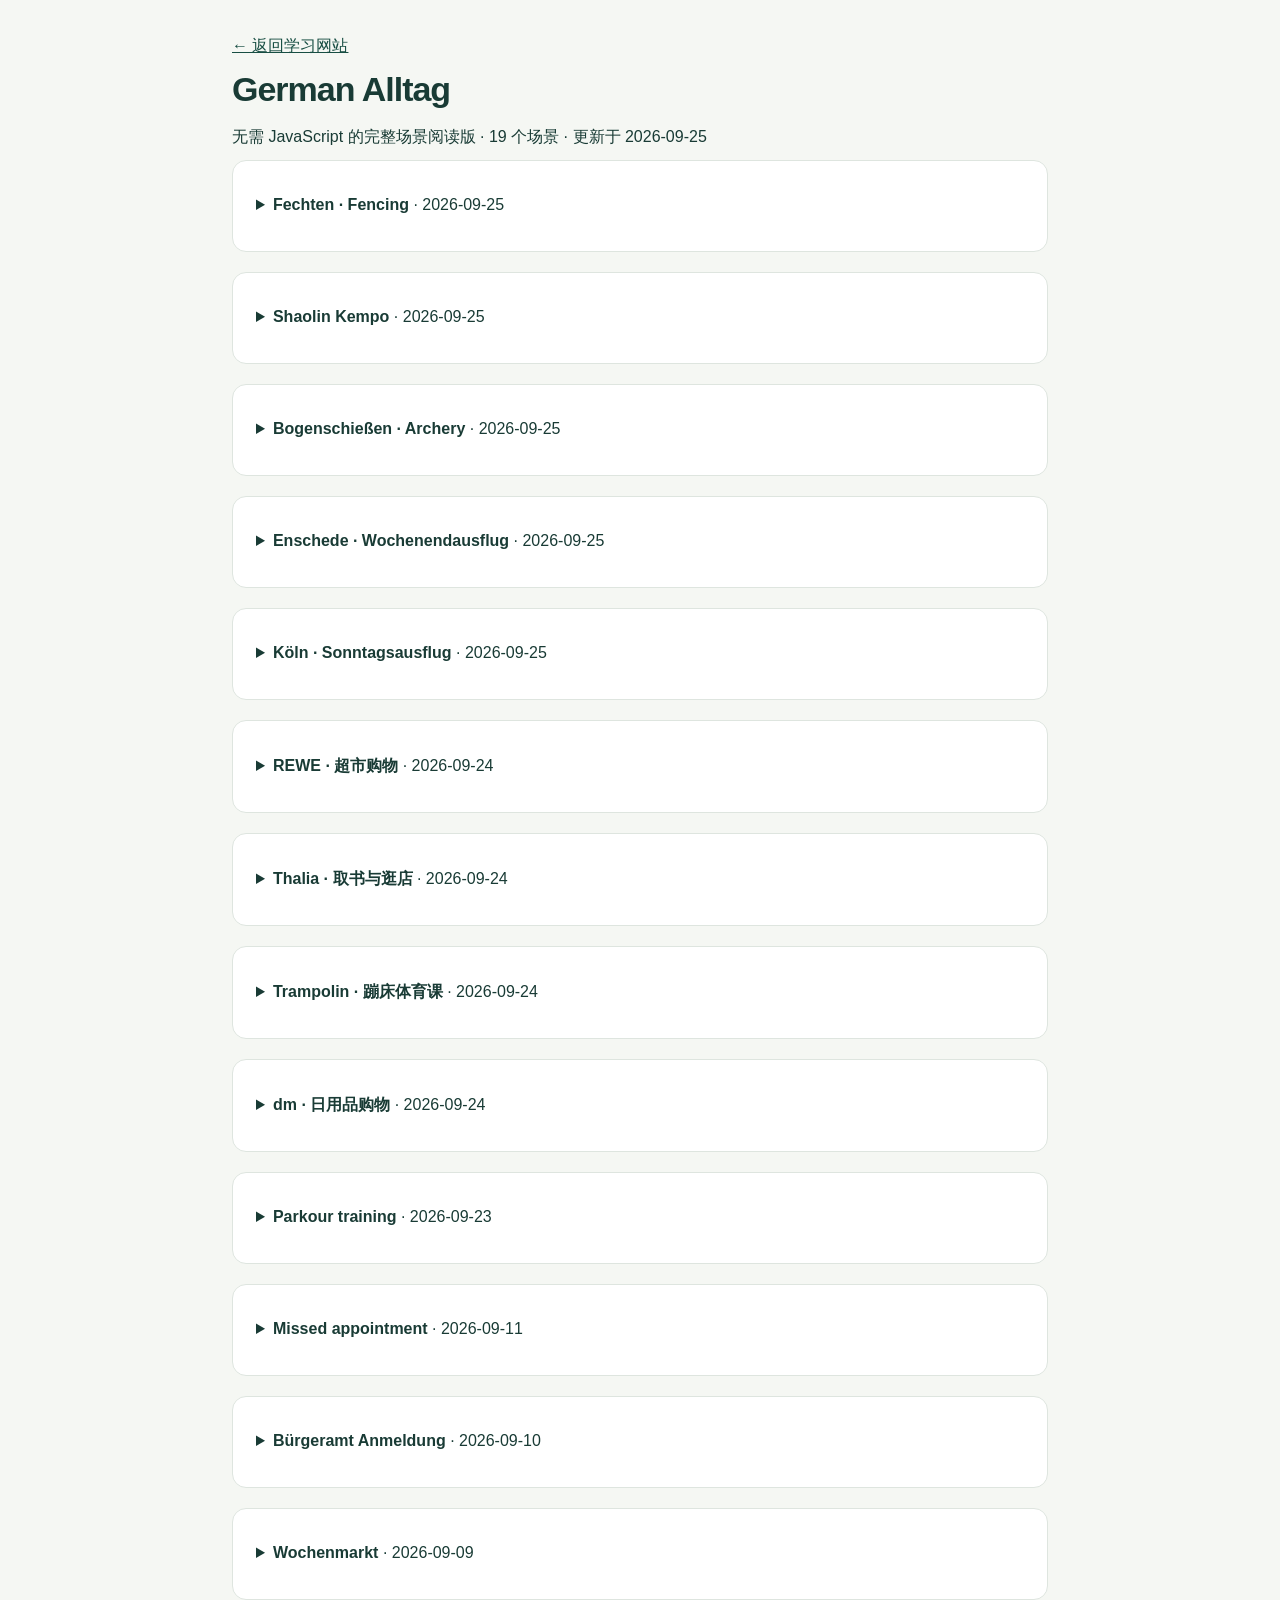
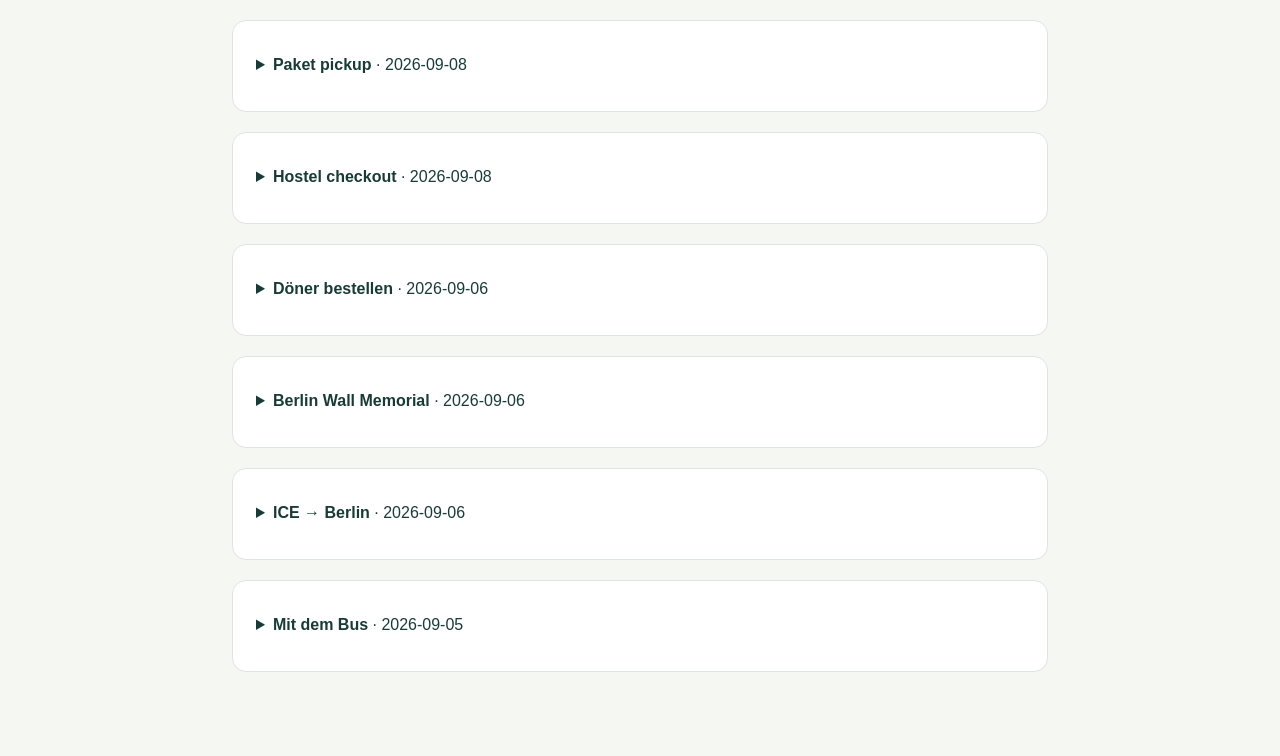
==== commit 8eb6b5e6: "Prepare learning scenes ahead of sports and travel plans Add a 14-day preparation dashboard with wee" ====
--- a/library.html
+++ b/library.html
@@ -1 +1 @@
-<!doctype html><html lang="zh-CN"><meta charset="utf-8"><meta name="viewport" content="width=device-width,initial-scale=1"><title>Ning · 静态场景库</title><link rel="stylesheet" href="style.css"><main style="margin:auto;max-width:900px"><a href="index.html">← 返回学习网站</a><h1>German Alltag</h1><p>无需 JavaScript 的完整场景阅读版 · 14 个场景 · 更新于 2026-09-24</p><details class="panel"><summary><strong>REWE · 超市购物</strong> · 2026-09-24</summary><h2 class="section-marker">1. Eingang / 入口</h2><article class="phrase"><p lang="de" translate="no" class="phrase-de">Braucht man eine Münze für den Einkaufswagen?</p><p class="phrase-en" lang="en">Do I need a coin for the shopping cart?</p></article><article class="phrase"><p lang="de" translate="no" class="phrase-de">Ja, einen Euro. / Sie können auch einen Chip nehmen.</p><p class="phrase-en" lang="en">Yes, one euro. / You can also use a token.</p></article><article class="phrase"><p lang="de" translate="no" class="phrase-de">Haben Sie vielleicht einen Einkaufschip?</p><p class="phrase-en" lang="en">Do you happen to have a shopping-cart token?</p></article><h2 class="section-marker">2. Obst &amp; Gemüse / 水果蔬菜区</h2><article class="phrase"><p lang="de" translate="no" class="phrase-de">1,99 €/kg</p><p class="phrase-en" lang="en">€1.99 per kilogram</p></article><article class="phrase"><p lang="de" translate="no" class="phrase-de">1,49 €/Stück</p><p class="phrase-en" lang="en">€1.49 each</p></article><article class="phrase"><p lang="de" translate="no" class="phrase-de">500-g-Packung</p><p class="phrase-en" lang="en">500g package</p></article><article class="phrase"><p lang="de" translate="no" class="phrase-de">Deutschland</p><p class="phrase-en" lang="en">Origin: Germany</p></article><article class="phrase"><p lang="de" translate="no" class="phrase-de">Klasse I</p><p class="phrase-en" lang="en">Class I / quality grade</p></article><article class="phrase"><p lang="de" translate="no" class="phrase-de">aus ökologischem Anbau</p><p class="phrase-en" lang="en">organically grown</p></article><article class="phrase"><p lang="de" translate="no" class="phrase-de">Entschuldigung, muss ich das hier wiegen?</p><p class="phrase-en" lang="en">Excuse me, do I need to weigh this here?</p></article><article class="phrase"><p lang="de" translate="no" class="phrase-de">Nein, das wird an der Kasse gewogen.</p><p class="phrase-en" lang="en">No, it’ll be weighed at the checkout.</p></article><article class="phrase"><p lang="de" translate="no" class="phrase-de">Kann ich die auch einzeln kaufen?</p><p class="phrase-en" lang="en">Can I buy these individually?</p></article><article class="phrase"><p lang="de" translate="no" class="phrase-de">Ja, die sind lose.</p><p class="phrase-en" lang="en">Yes, they’re sold loose.</p></article><h2 class="section-marker">3. Backwaren / 面包烘焙区</h2><article class="phrase"><p lang="de" translate="no" class="phrase-de">Entschuldigung, wie funktioniert das?</p><p class="phrase-en" lang="en">Excuse me, how does this work?</p></article><article class="phrase"><p lang="de" translate="no" class="phrase-de">Sie drücken einfach hier und nehmen das Brot unten raus.</p><p class="phrase-en" lang="en">Just press here and take the bread out below.</p></article><article class="phrase"><p lang="de" translate="no" class="phrase-de">Ist das Vollkornbrot?</p><p class="phrase-en" lang="en">Is this whole-grain bread?</p></article><article class="phrase"><p lang="de" translate="no" class="phrase-de">Nein, das ist Mehrkornbrot.</p><p class="phrase-en" lang="en">No, that’s multigrain bread.</p></article><h2 class="section-marker">4. Kühlregal / 冷藏乳制品区</h2><article class="phrase"><p lang="de" translate="no" class="phrase-de">Entschuldigung, wo finde ich Hafermilch?</p><p class="phrase-en" lang="en">Excuse me, where can I find oat milk?</p></article><article class="phrase"><p lang="de" translate="no" class="phrase-de">Die finden Sie dort hinten, neben der normalen Milch.</p><p class="phrase-en" lang="en">You’ll find it back there, next to the regular milk.</p></article><article class="phrase"><p lang="de" translate="no" class="phrase-de">Da hinten links?</p><p class="phrase-en" lang="en">Back there on the left?</p></article><article class="phrase"><p lang="de" translate="no" class="phrase-de">Genau.</p><p class="phrase-en" lang="en">Exactly.</p></article><article class="phrase"><p lang="de" translate="no" class="phrase-de">Danke schön!</p><p class="phrase-en" lang="en">Thank you!</p></article><article class="phrase"><p lang="de" translate="no" class="phrase-de">Entschuldigung, noch einmal bitte.</p><p class="phrase-en" lang="en">Sorry, once again please.</p></article><article class="phrase"><p lang="de" translate="no" class="phrase-de">Könnten Sie das bitte etwas langsamer sagen?</p><p class="phrase-en" lang="en">Could you say that a little more slowly, please?</p></article><h2 class="section-marker">5. Fleisch, Wurst &amp; Fisch / 肉、香肠、鱼</h2><article class="phrase"><p lang="de" translate="no" class="phrase-de">zu verbrauchen bis 08.09.</p><p class="phrase-en" lang="en">use by Sep 8</p></article><article class="phrase"><p lang="de" translate="no" class="phrase-de">mindestens haltbar bis (MHD) 15.09.</p><p class="phrase-en" lang="en">best before Sep 15</p></article><h2 class="section-marker">6. Grundnahrungsmittel / 主食、干货</h2><article class="phrase"><p lang="de" translate="no" class="phrase-de">Wo finde ich Reis?</p><p class="phrase-en" lang="en">Where can I find rice?</p></article><article class="phrase"><p lang="de" translate="no" class="phrase-de">Haben Sie Sojasoße?</p><p class="phrase-en" lang="en">Do you have soy sauce?</p></article><article class="phrase"><p lang="de" translate="no" class="phrase-de">Ja, bei den asiatischen Lebensmitteln.</p><p class="phrase-en" lang="en">Yes, with the Asian foods.</p></article><article class="phrase"><p lang="de" translate="no" class="phrase-de">In welchem Gang?</p><p class="phrase-en" lang="en">In which aisle?</p></article><article class="phrase"><p lang="de" translate="no" class="phrase-de">Im dritten Gang, auf der rechten Seite.</p><p class="phrase-en" lang="en">In the third aisle, on the right.</p></article><h2 class="section-marker">7. Tiefkühlkost / 冷冻区</h2><article class="phrase"><p lang="de" translate="no" class="phrase-de">Backofen auf 200 °C vorheizen.</p><p class="phrase-en" lang="en">Preheat oven to 200°C.</p></article><article class="phrase"><p lang="de" translate="no" class="phrase-de">10–12 Minuten backen.</p><p class="phrase-en" lang="en">Bake for 10–12 minutes.</p></article><h2 class="section-marker">9. Haushaltswaren / 日用品区</h2><article class="phrase"><p lang="de" translate="no" class="phrase-de">Entschuldigung, ich suche Waschmittel.</p><p class="phrase-en" lang="en">Excuse me, I’m looking for laundry detergent.</p></article><article class="phrase"><p lang="de" translate="no" class="phrase-de">Das ist im nächsten Gang.</p><p class="phrase-en" lang="en">It’s in the next aisle.</p></article><h2 class="section-marker">11. Pfandautomat / 退瓶机</h2><article class="phrase"><p lang="de" translate="no" class="phrase-de">Flasche einlegen.</p><p class="phrase-en" lang="en">Insert bottle.</p></article><article class="phrase"><p lang="de" translate="no" class="phrase-de">Flasche nicht erkannt.</p><p class="phrase-en" lang="en">Bottle not recognized.</p></article><article class="phrase"><p lang="de" translate="no" class="phrase-de">Bon ausdrucken.</p><p class="phrase-en" lang="en">Print voucher.</p></article><article class="phrase"><p lang="de" translate="no" class="phrase-de">Entschuldigung, können Sie mir kurz helfen?</p><p class="phrase-en" lang="en">Excuse me, could you help me for a moment?</p></article><article class="phrase"><p lang="de" translate="no" class="phrase-de">Ich weiß nicht, wie der Pfandautomat funktioniert.</p><p class="phrase-en" lang="en">I don&#x27;t know how the bottle-return machine works.</p></article><article class="phrase"><p lang="de" translate="no" class="phrase-de">Einfach die Flaschen hier rein und am Ende drücken Sie auf den Knopf.</p><p class="phrase-en" lang="en">Just put the bottles in here and press the button at the end.</p></article><h2 class="section-marker">12. Kasse / 收银台——今天最可能真正发生的完整对话</h2><article class="phrase"><p lang="de" translate="no" class="phrase-de">Entschuldigung, ist hier das Ende der Schlange?</p><p class="phrase-en" lang="en">Excuse me, is this the end of the line?</p></article><article class="phrase"><p lang="de" translate="no" class="phrase-de">Ja.</p><p class="phrase-en" lang="en">Yes.</p></article><article class="phrase"><p lang="de" translate="no" class="phrase-de">Hallo! / Guten Tag!</p><p class="phrase-en" lang="en">Hello!</p></article><article class="phrase"><p lang="de" translate="no" class="phrase-de">Hallo!</p><p class="phrase-en" lang="en">Hello!</p></article><article class="phrase"><p lang="de" translate="no" class="phrase-de">Haben Sie die REWE-App?</p><p class="phrase-en" lang="en">Do you have the REWE app?</p></article><article class="phrase"><p lang="de" translate="no" class="phrase-de">Nein, habe ich nicht.</p><p class="phrase-en" lang="en">No, I don&#x27;t.</p></article><article class="phrase"><p lang="de" translate="no" class="phrase-de">Nutzen Sie REWE Bonus?</p><p class="phrase-en" lang="en">Do you use REWE Bonus?</p></article><article class="phrase"><p lang="de" translate="no" class="phrase-de">Nein, danke.</p><p class="phrase-en" lang="en">No, thanks.</p></article><article class="phrase"><p lang="de" translate="no" class="phrase-de">Das macht 18,47 Euro.</p><p class="phrase-en" lang="en">That’ll be €18.47.</p></article><article class="phrase"><p lang="de" translate="no" class="phrase-de">Mit Karte, bitte.</p><p class="phrase-en" lang="en">By card, please.</p></article><article class="phrase"><p lang="de" translate="no" class="phrase-de">Bar oder mit Karte?</p><p class="phrase-en" lang="en">Cash or card?</p></article><article class="phrase"><p lang="de" translate="no" class="phrase-de">Mit Karte.</p><p class="phrase-en" lang="en">By card.</p></article><article class="phrase"><p lang="de" translate="no" class="phrase-de">Möchten Sie den Bon? / Brauchen Sie den Kassenbon?</p><p class="phrase-en" lang="en">Would you like the receipt?</p></article><article class="phrase"><p lang="de" translate="no" class="phrase-de">Ja, bitte.</p><p class="phrase-en" lang="en">Yes, please.</p></article><article class="phrase"><p lang="de" translate="no" class="phrase-de">Nein, danke.</p><p class="phrase-en" lang="en">No, thanks.</p></article><article class="phrase"><p lang="de" translate="no" class="phrase-de">Danke, schönen Tag noch!</p><p class="phrase-en" lang="en">Thanks, have a nice day!</p></article><article class="phrase"><p lang="de" translate="no" class="phrase-de">Danke, gleichfalls! / Ihnen auch!</p><p class="phrase-en" lang="en">Thanks, same to you! / You too!</p></article><h2 class="section-marker">13. 今日采购清单 / Den Einkauf planen</h2><article class="phrase"><span class="speaker">你</span><p lang="de" translate="no" class="phrase-de">Ich brauche Eier, Gemüse, Joghurt und etwas fürs Abendessen.</p><p class="phrase-en" lang="en">I need eggs, vegetables, yoghurt and something for dinner.</p></article><article class="phrase"><span class="speaker">你</span><p lang="de" translate="no" class="phrase-de">Entschuldigung, wo finde ich die Eier?</p><p class="phrase-en" lang="en">Excuse me, where can I find the eggs?</p></article><article class="phrase"><span class="speaker">店员</span><p lang="de" translate="no" class="phrase-de">Im nächsten Gang, auf der linken Seite.</p><p class="phrase-en" lang="en">In the next aisle, on the left.</p></article><article class="phrase"><span class="speaker">你</span><p lang="de" translate="no" class="phrase-de">Haben Sie Naturjoghurt ohne Zuckerzusatz?</p><p class="phrase-en" lang="en">Do you have plain yoghurt with no added sugar?</p></article><article class="phrase"><span class="speaker">店员</span><p lang="de" translate="no" class="phrase-de">Schauen Sie bitte hier im Kühlregal.</p><p class="phrase-en" lang="en">Please look here in the refrigerated section.</p></article><article class="phrase"><span class="speaker">你</span><p lang="de" translate="no" class="phrase-de">Wo steht auf der Packung, ob das laktosefrei ist?</p><p class="phrase-en" lang="en">Where does it say on the packaging whether this is lactose-free?</p></article><article class="phrase"><span class="speaker">你</span><p lang="de" translate="no" class="phrase-de">Ist der Preis pro Stück oder pro Kilo?</p><p class="phrase-en" lang="en">Is the price per item or per kilogram?</p></article><article class="phrase"><span class="speaker">店员</span><p lang="de" translate="no" class="phrase-de">Der Preis gilt pro Kilo.</p><p class="phrase-en" lang="en">The price is per kilogram.</p></article><article class="phrase"><span class="speaker">你</span><p lang="de" translate="no" class="phrase-de">Muss ich für die Bananen einen Aufkleber ausdrucken?</p><p class="phrase-en" lang="en">Do I need to print a label for the bananas?</p></article><article class="phrase"><span class="speaker">店员</span><p lang="de" translate="no" class="phrase-de">Nein, wir wiegen sie an der Kasse.</p><p class="phrase-en" lang="en">No, we weigh them at the checkout.</p></article><h2 class="section-marker">14. 找替代品与核对优惠 / Auswahl und Preis</h2><article class="phrase"><span class="speaker">你</span><p lang="de" translate="no" class="phrase-de">Das Regal ist leer. Haben Sie noch etwas auf Lager?</p><p class="phrase-en" lang="en">The shelf is empty. Do you have any more in stock?</p></article><article class="phrase"><span class="speaker">店员</span><p lang="de" translate="no" class="phrase-de">Das ist heute leider ausverkauft.</p><p class="phrase-en" lang="en">Unfortunately, that is sold out today.</p></article><article class="phrase"><span class="speaker">你</span><p lang="de" translate="no" class="phrase-de">Gibt es ein ähnliches Produkt?</p><p class="phrase-en" lang="en">Is there a similar product?</p></article><article class="phrase"><span class="speaker">店员</span><p lang="de" translate="no" class="phrase-de">Vielleicht passt diese andere Sorte.</p><p class="phrase-en" lang="en">Perhaps this other variety would work.</p></article><article class="phrase"><span class="speaker">你</span><p lang="de" translate="no" class="phrase-de">Gilt dieser Angebotspreis auch ohne App?</p><p class="phrase-en" lang="en">Does this offer price apply without the app as well?</p></article><article class="phrase"><span class="speaker">店员</span><p lang="de" translate="no" class="phrase-de">Ich schaue mir das Preisschild kurz an.</p><p class="phrase-en" lang="en">I will take a quick look at the price label.</p></article><article class="phrase"><span class="speaker">你</span><p lang="de" translate="no" class="phrase-de">Ist das Pfand schon im Preis enthalten?</p><p class="phrase-en" lang="en">Is the deposit already included in the price?</p></article><article class="phrase"><span class="speaker">店员</span><p lang="de" translate="no" class="phrase-de">Das Pfand kommt noch dazu.</p><p class="phrase-en" lang="en">The deposit is extra.</p></article><article class="phrase"><span class="speaker">你</span><p lang="de" translate="no" class="phrase-de">Ich möchte diese Flaschen zurückgeben. Wo ist der Pfandautomat?</p><p class="phrase-en" lang="en">I would like to return these bottles. Where is the bottle-return machine?</p></article><article class="phrase"><span class="speaker">你</span><p lang="de" translate="no" class="phrase-de">Der Automat nimmt diese Flasche nicht an.</p><p class="phrase-en" lang="en">The machine will not accept this bottle.</p></article><article class="phrase"><span class="speaker">店员</span><p lang="de" translate="no" class="phrase-de">Ich komme gleich und schaue nach.</p><p class="phrase-en" lang="en">I will come over and take a look in a moment.</p></article><h2 class="section-marker">15. 自助收银与离店 / An der Kasse</h2><article class="phrase"><span class="speaker">你</span><p lang="de" translate="no" class="phrase-de">Ist diese Selbstbedienungskasse frei?</p><p class="phrase-en" lang="en">Is this self-service checkout available?</p></article><article class="phrase"><span class="speaker">你</span><p lang="de" translate="no" class="phrase-de">Ich habe den Artikel aus Versehen zweimal gescannt.</p><p class="phrase-en" lang="en">I accidentally scanned the item twice.</p></article><article class="phrase"><span class="speaker">你</span><p lang="de" translate="no" class="phrase-de">Können Sie einen davon bitte löschen?</p><p class="phrase-en" lang="en">Could you remove one of them, please?</p></article><article class="phrase"><span class="speaker">店员</span><p lang="de" translate="no" class="phrase-de">Einen Moment, ich helfe Ihnen.</p><p class="phrase-en" lang="en">One moment, I will help you.</p></article><article class="phrase"><span class="speaker">你</span><p lang="de" translate="no" class="phrase-de">Wo scanne ich meinen Pfandbon?</p><p class="phrase-en" lang="en">Where do I scan my deposit voucher?</p></article><article class="phrase"><span class="speaker">店员</span><p lang="de" translate="no" class="phrase-de">Ich zeige Ihnen, wo Sie ihn scannen können.</p><p class="phrase-en" lang="en">I will show you where you can scan it.</p></article><article class="phrase"><span class="speaker">店员</span><p lang="de" translate="no" class="phrase-de">Haben Sie die REWE-App?</p><p class="phrase-en" lang="en">Do you have the REWE app?</p></article><article class="phrase"><span class="speaker">你</span><p lang="de" translate="no" class="phrase-de">Nein, ich möchte heute ohne App bezahlen.</p><p class="phrase-en" lang="en">No, I would like to pay without the app today.</p></article><article class="phrase"><span class="speaker">店员</span><p lang="de" translate="no" class="phrase-de">Möchten Sie den Kassenbon?</p><p class="phrase-en" lang="en">Would you like the receipt?</p></article><article class="phrase"><span class="speaker">你</span><p lang="de" translate="no" class="phrase-de">Ja bitte, ich möchte die Preise noch einmal prüfen.</p><p class="phrase-en" lang="en">Yes please, I would like to check the prices again.</p></article><article class="phrase"><span class="speaker">你</span><p lang="de" translate="no" class="phrase-de">Entschuldigung, auf dem Bon steht ein anderer Preis als am Regal.</p><p class="phrase-en" lang="en">Excuse me, the price on the receipt is different from the one on the shelf.</p></article><article class="phrase"><span class="speaker">店员</span><p lang="de" translate="no" class="phrase-de">Wir prüfen den Preis noch einmal.</p><p class="phrase-en" lang="en">We will check the price again.</p></article><article class="phrase"><span class="speaker">你</span><p lang="de" translate="no" class="phrase-de">Danke, jetzt stimmt alles.</p><p class="phrase-en" lang="en">Thank you, everything is correct now.</p></article></details><details class="panel"><summary><strong>Thalia · 取书与逛店</strong> · 2026-09-24</summary><h2 class="section-marker">1. 到店前问路 / Den Weg finden</h2><article class="phrase"><span class="speaker">你</span><p lang="de" translate="no" class="phrase-de">Entschuldigung, wo ist die nächste Thalia-Filiale?</p><p class="phrase-en" lang="en">Excuse me, where is the nearest Thalia store?</p></article><article class="phrase"><span class="speaker">你</span><p lang="de" translate="no" class="phrase-de">Wie komme ich am besten zu Thalia?</p><p class="phrase-en" lang="en">What is the best way to get to Thalia?</p></article><article class="phrase"><span class="speaker">你</span><p lang="de" translate="no" class="phrase-de">Ist die Buchhandlung in diesem Einkaufszentrum?</p><p class="phrase-en" lang="en">Is the bookshop in this shopping centre?</p></article><article class="phrase"><span class="speaker">你</span><p lang="de" translate="no" class="phrase-de">Auf welcher Etage ist Thalia?</p><p class="phrase-en" lang="en">Which floor is Thalia on?</p></article><article class="phrase"><span class="speaker">路人</span><p lang="de" translate="no" class="phrase-de">Gehen Sie geradeaus und dann links. Die Buchhandlung ist neben dem Eingang.</p><p class="phrase-en" lang="en">Go straight ahead and then left. The bookshop is next to the entrance.</p></article><article class="phrase"><span class="speaker">你</span><p lang="de" translate="no" class="phrase-de">Danke, ich suche eine Abholstation für eine Online-Bestellung.</p><p class="phrase-en" lang="en">Thanks, I’m looking for a pickup point for an online order.</p></article><h2 class="section-marker">2. 说明取书来意 / Die Bestellung abholen</h2><article class="phrase"><span class="speaker">你</span><p lang="de" translate="no" class="phrase-de">Guten Tag, ich möchte eine Online-Bestellung abholen.</p><p class="phrase-en" lang="en">Hello, I’d like to pick up an online order.</p></article><article class="phrase"><span class="speaker">你</span><p lang="de" translate="no" class="phrase-de">Ich habe eine Abholbestätigung auf meinem Handy.</p><p class="phrase-en" lang="en">I have a pickup confirmation on my phone.</p></article><article class="phrase"><span class="speaker">你</span><p lang="de" translate="no" class="phrase-de">Die Bestellung läuft auf den Namen Ning.</p><p class="phrase-en" lang="en">The order is under the name Ning.</p></article><article class="phrase"><span class="speaker">你</span><p lang="de" translate="no" class="phrase-de">Hier ist meine Bestellnummer.</p><p class="phrase-en" lang="en">Here is my order number.</p></article><article class="phrase"><span class="speaker">你</span><p lang="de" translate="no" class="phrase-de">Brauchen Sie auch einen Ausweis?</p><p class="phrase-en" lang="en">Do you also need an ID?</p></article><article class="phrase"><span class="speaker">你</span><p lang="de" translate="no" class="phrase-de">Könnten Sie bitte kurz nachsehen?</p><p class="phrase-en" lang="en">Could you please check quickly?</p></article><article class="phrase"><span class="speaker">店员</span><p lang="de" translate="no" class="phrase-de">Einen Moment bitte, ich suche die Bestellung im System.</p><p class="phrase-en" lang="en">One moment, please. I’m looking for the order in the system.</p></article><article class="phrase"><span class="speaker">店员</span><p lang="de" translate="no" class="phrase-de">Ist das die Bestellung für Ning?</p><p class="phrase-en" lang="en">Is this the order for Ning?</p></article><article class="phrase"><span class="speaker">你</span><p lang="de" translate="no" class="phrase-de">Ja, genau. Das ist mein Buch.</p><p class="phrase-en" lang="en">Yes, exactly. That is my book.</p></article><h2 class="section-marker">3. 取书分支问答 / Fragen bei der Abholung</h2><article class="phrase"><span class="speaker">店员</span><p lang="de" translate="no" class="phrase-de">Haben Sie schon eine Nachricht bekommen, dass die Bestellung abholbereit ist?</p><p class="phrase-en" lang="en">Have you received a message saying that your order is ready for collection?</p></article><article class="phrase"><span class="speaker">你</span><p lang="de" translate="no" class="phrase-de">Ja, hier ist die Nachricht.</p><p class="phrase-en" lang="en">Yes, here is the message.</p></article><article class="phrase"><span class="speaker">店员</span><p lang="de" translate="no" class="phrase-de">Auf welchen Namen haben Sie bestellt?</p><p class="phrase-en" lang="en">What name did you order under?</p></article><article class="phrase"><span class="speaker">你</span><p lang="de" translate="no" class="phrase-de">Auf den Namen Ning. Soll ich ihn buchstabieren?</p><p class="phrase-en" lang="en">Under the name Ning. Shall I spell it?</p></article><article class="phrase"><span class="speaker">店员</span><p lang="de" translate="no" class="phrase-de">Ja, bitte.</p><p class="phrase-en" lang="en">Yes, please.</p></article><article class="phrase"><span class="speaker">你</span><p lang="de" translate="no" class="phrase-de">N, I, N, G.</p><p class="phrase-en" lang="en">N, I, N, G.</p></article><article class="phrase"><span class="speaker">店员</span><p lang="de" translate="no" class="phrase-de">Ich finde die Bestellung gerade nicht. Ist das die richtige Filiale?</p><p class="phrase-en" lang="en">I cannot find the order right now. Is this the correct branch?</p></article><article class="phrase"><span class="speaker">你</span><p lang="de" translate="no" class="phrase-de">Könnten wir die Filiale in der Bestätigung zusammen prüfen?</p><p class="phrase-en" lang="en">Could we check the branch in the confirmation together?</p></article><article class="phrase"><span class="speaker">店员</span><p lang="de" translate="no" class="phrase-de">Das Buch ist noch nicht abholbereit.</p><p class="phrase-en" lang="en">The book is not ready for collection yet.</p></article><article class="phrase"><span class="speaker">你</span><p lang="de" translate="no" class="phrase-de">Wann soll ich am besten noch einmal nachfragen?</p><p class="phrase-en" lang="en">When would be a good time to ask again?</p></article><article class="phrase"><span class="speaker">你</span><p lang="de" translate="no" class="phrase-de">Kann ich den ersten Teil der Bestellung schon mitnehmen?</p><p class="phrase-en" lang="en">Can I take the first part of the order now?</p></article><article class="phrase"><span class="speaker">店员</span><p lang="de" translate="no" class="phrase-de">Ich prüfe kurz, ob das möglich ist.</p><p class="phrase-en" lang="en">I will quickly check whether that is possible.</p></article><h2 class="section-marker">4. 核对书和订单 / Buch und Bestellung prüfen</h2><article class="phrase"><span class="speaker">你</span><p lang="de" translate="no" class="phrase-de">Ich möchte kurz prüfen, ob der Titel stimmt.</p><p class="phrase-en" lang="en">I’d like to quickly check whether the title is correct.</p></article><article class="phrase"><span class="speaker">你</span><p lang="de" translate="no" class="phrase-de">Könnten Sie bitte den Titel noch einmal nennen?</p><p class="phrase-en" lang="en">Could you please say the title again?</p></article><article class="phrase"><span class="speaker">你</span><p lang="de" translate="no" class="phrase-de">Ist dieses Buch auf Deutsch oder auf Englisch?</p><p class="phrase-en" lang="en">Is this book in German or in English?</p></article><article class="phrase"><span class="speaker">你</span><p lang="de" translate="no" class="phrase-de">Ich hatte eigentlich eine andere Ausgabe bestellt.</p><p class="phrase-en" lang="en">I actually ordered a different edition.</p></article><article class="phrase"><span class="speaker">你</span><p lang="de" translate="no" class="phrase-de">Ist die Bestellung vollständig?</p><p class="phrase-en" lang="en">Is the order complete?</p></article><article class="phrase"><span class="speaker">店员</span><p lang="de" translate="no" class="phrase-de">Der zweite Titel ist noch nicht angekommen.</p><p class="phrase-en" lang="en">The second title has not arrived yet.</p></article><h2 class="section-marker">5. 在店里逛逛 / Sich umsehen</h2><article class="phrase"><span class="speaker">店员</span><p lang="de" translate="no" class="phrase-de">Kann ich Ihnen helfen?</p><p class="phrase-en" lang="en">Can I help you?</p></article><article class="phrase"><span class="speaker">你</span><p lang="de" translate="no" class="phrase-de">Danke, ich schaue mich erst einmal um.</p><p class="phrase-en" lang="en">Thank you, I am just having a look first.</p></article><article class="phrase"><span class="speaker">你</span><p lang="de" translate="no" class="phrase-de">Wo finde ich Bücher auf Englisch?</p><p class="phrase-en" lang="en">Where can I find books in English?</p></article><article class="phrase"><span class="speaker">店员</span><p lang="de" translate="no" class="phrase-de">Die stehen im ersten Stock, neben den Reiseführern.</p><p class="phrase-en" lang="en">They are on the first floor, next to the travel guides.</p></article><article class="phrase"><span class="speaker">你</span><p lang="de" translate="no" class="phrase-de">Gibt es einen Aufzug?</p><p class="phrase-en" lang="en">Is there a lift?</p></article><article class="phrase"><span class="speaker">店员</span><p lang="de" translate="no" class="phrase-de">Ja, dort hinten rechts.</p><p class="phrase-en" lang="en">Yes, at the back on the right.</p></article><article class="phrase"><span class="speaker">你</span><p lang="de" translate="no" class="phrase-de">Ich suche ein einfaches Buch auf Deutsch, ungefähr auf A2-Niveau.</p><p class="phrase-en" lang="en">I am looking for an easy book in German, around A2 level.</p></article><article class="phrase"><span class="speaker">店员</span><p lang="de" translate="no" class="phrase-de">Möchten Sie lieber eine Geschichte oder ein Übungsbuch?</p><p class="phrase-en" lang="en">Would you prefer a story or a workbook?</p></article><article class="phrase"><span class="speaker">你</span><p lang="de" translate="no" class="phrase-de">Lieber eine kurze Geschichte mit einfachen Sätzen.</p><p class="phrase-en" lang="en">A short story with simple sentences, please.</p></article><article class="phrase"><span class="speaker">你</span><p lang="de" translate="no" class="phrase-de">Haben Sie auch Bücher mit Hörbuch oder Audiodateien?</p><p class="phrase-en" lang="en">Do you also have books with an audiobook or audio files?</p></article><article class="phrase"><span class="speaker">店员</span><p lang="de" translate="no" class="phrase-de">Bei diesem Buch finden Sie die Audiodateien über einen QR-Code.</p><p class="phrase-en" lang="en">For this book, you can access the audio files via a QR code.</p></article><article class="phrase"><span class="speaker">你</span><p lang="de" translate="no" class="phrase-de">Darf ich kurz in das Buch hineinschauen?</p><p class="phrase-en" lang="en">May I have a quick look inside the book?</p></article><article class="phrase"><span class="speaker">店员</span><p lang="de" translate="no" class="phrase-de">Natürlich, gern.</p><p class="phrase-en" lang="en">Of course, go ahead.</p></article><article class="phrase"><span class="speaker">你</span><p lang="de" translate="no" class="phrase-de">Wo finde ich Bücher über Marketing oder Unternehmensführung?</p><p class="phrase-en" lang="en">Where can I find books about marketing or business management?</p></article><article class="phrase"><span class="speaker">店员</span><p lang="de" translate="no" class="phrase-de">Schauen Sie bitte in der Abteilung Wirtschaft nach.</p><p class="phrase-en" lang="en">Please look in the business section.</p></article><article class="phrase"><span class="speaker">你</span><p lang="de" translate="no" class="phrase-de">Gibt es das auch als Taschenbuch?</p><p class="phrase-en" lang="en">Is this also available in paperback?</p></article><article class="phrase"><span class="speaker">店员</span><p lang="de" translate="no" class="phrase-de">Im Moment haben wir nur die gebundene Ausgabe da.</p><p class="phrase-en" lang="en">At the moment, we only have the hardback edition here.</p></article><article class="phrase"><span class="speaker">你</span><p lang="de" translate="no" class="phrase-de">Können Sie die andere Ausgabe für mich bestellen?</p><p class="phrase-en" lang="en">Can you order the other edition for me?</p></article><h2 class="section-marker">6. 付款与问题处理 / Bezahlen und Probleme</h2><article class="phrase"><span class="speaker">你</span><p lang="de" translate="no" class="phrase-de">Kann ich das Buch hier bezahlen?</p><p class="phrase-en" lang="en">Can I pay for the book here?</p></article><article class="phrase"><span class="speaker">你</span><p lang="de" translate="no" class="phrase-de">Ich habe bereits online bezahlt.</p><p class="phrase-en" lang="en">I have already paid online.</p></article><article class="phrase"><span class="speaker">你</span><p lang="de" translate="no" class="phrase-de">Kann ich mit Karte zahlen?</p><p class="phrase-en" lang="en">Can I pay by card?</p></article><article class="phrase"><span class="speaker">你</span><p lang="de" translate="no" class="phrase-de">Bekomme ich dafür eine Rechnung oder einen Kassenbon?</p><p class="phrase-en" lang="en">Will I get an invoice or a receipt for this?</p></article><article class="phrase"><span class="speaker">你</span><p lang="de" translate="no" class="phrase-de">Wie lange kann ich das Buch zurückgeben?</p><p class="phrase-en" lang="en">How long can I return the book?</p></article><article class="phrase"><span class="speaker">你</span><p lang="de" translate="no" class="phrase-de">Das Buch ist leider beschädigt.</p><p class="phrase-en" lang="en">Unfortunately, the book is damaged.</p></article><article class="phrase"><span class="speaker">你</span><p lang="de" translate="no" class="phrase-de">Könnte ich es umtauschen?</p><p class="phrase-en" lang="en">Could I exchange it?</p></article><article class="phrase"><span class="speaker">你</span><p lang="de" translate="no" class="phrase-de">Ich nehme dieses Buch noch dazu.</p><p class="phrase-en" lang="en">I will take this book as well.</p></article><article class="phrase"><span class="speaker">你</span><p lang="de" translate="no" class="phrase-de">Können Sie das bitte getrennt von meiner Abholung abrechnen?</p><p class="phrase-en" lang="en">Could you please charge for this separately from my collection order?</p></article><article class="phrase"><span class="speaker">店员</span><p lang="de" translate="no" class="phrase-de">Brauchen Sie eine Tüte?</p><p class="phrase-en" lang="en">Do you need a bag?</p></article><article class="phrase"><span class="speaker">你</span><p lang="de" translate="no" class="phrase-de">Nein danke, ich habe einen Beutel dabei.</p><p class="phrase-en" lang="en">No, thank you. I have a bag with me.</p></article><article class="phrase"><span class="speaker">你</span><p lang="de" translate="no" class="phrase-de">Vielen Dank für die Empfehlung!</p><p class="phrase-en" lang="en">Thank you for the recommendation!</p></article><h2 class="section-marker">7. 离店与复述 / Nach dem Besuch</h2><article class="phrase"><span class="speaker">你</span><p lang="de" translate="no" class="phrase-de">Vielen Dank für Ihre Hilfe. Schönen Tag noch!</p><p class="phrase-en" lang="en">Thank you very much for your help. Have a nice day!</p></article><article class="phrase"><span class="speaker">你</span><p lang="de" translate="no" class="phrase-de">Ich habe das Buch abgeholt und möchte den Titel später noch einmal nachschlagen.</p><p class="phrase-en" lang="en">I have picked up the book and would like to look up the title again later.</p></article><article class="phrase"><span class="speaker">你</span><p lang="de" translate="no" class="phrase-de">Die Abholung hat gut funktioniert.</p><p class="phrase-en" lang="en">The pickup worked well.</p></article><article class="phrase"><span class="speaker">你</span><p lang="de" translate="no" class="phrase-de">Ich notiere mir heute fünf neue Wörter aus dem Buch.</p><p class="phrase-en" lang="en">Today I’m writing down five new words from the book.</p></article><article class="phrase"><span class="speaker">你</span><p lang="de" translate="no" class="phrase-de">Ich habe mein Buch abgeholt und mich danach noch im Laden umgesehen.</p><p class="phrase-en" lang="en">I collected my book and then browsed in the shop.</p></article></details><details class="panel"><summary><strong>Trampolin · 蹦床体育课</strong> · 2026-09-24</summary><h2 class="section-marker">1. 找到场馆 / Vor dem Kurs</h2><article class="phrase"><span class="speaker">你</span><p lang="de" translate="no" class="phrase-de">Entschuldigung, wo findet der Trampolinkurs statt?</p><p class="phrase-en" lang="en">Excuse me, where does the trampoline class take place?</p></article><article class="phrase"><span class="speaker">路人</span><p lang="de" translate="no" class="phrase-de">In der Sporthalle, hinter dem Hauptgebäude.</p><p class="phrase-en" lang="en">In the sports hall, behind the main building.</p></article><article class="phrase"><span class="speaker">你</span><p lang="de" translate="no" class="phrase-de">Ist das hier der Eingang zur Sporthalle?</p><p class="phrase-en" lang="en">Is this the entrance to the sports hall?</p></article><article class="phrase"><span class="speaker">工作人员</span><p lang="de" translate="no" class="phrase-de">Ja. Die Umkleiden sind links.</p><p class="phrase-en" lang="en">Yes. The changing rooms are on the left.</p></article><article class="phrase"><span class="speaker">你</span><p lang="de" translate="no" class="phrase-de">Wo kann ich meine Tasche abstellen?</p><p class="phrase-en" lang="en">Where can I put my bag?</p></article><article class="phrase"><span class="speaker">工作人员</span><p lang="de" translate="no" class="phrase-de">Fragen Sie bitte die Kursleitung.</p><p class="phrase-en" lang="en">Please ask the instructor.</p></article><article class="phrase"><span class="speaker">你</span><p lang="de" translate="no" class="phrase-de">Hallo, ich bin für den Trampolinkurs angemeldet.</p><p class="phrase-en" lang="en">Hi, I am registered for the trampoline class.</p></article><article class="phrase"><span class="speaker">教练</span><p lang="de" translate="no" class="phrase-de">Wie heißt du?</p><p class="phrase-en" lang="en">What is your name?</p></article><article class="phrase"><span class="speaker">你</span><p lang="de" translate="no" class="phrase-de">Ich heiße Ning. Ich bin heute zum ersten Mal dabei.</p><p class="phrase-en" lang="en">My name is Ning. This is my first class.</p></article><article class="phrase"><span class="speaker">教练</span><p lang="de" translate="no" class="phrase-de">Hast du schon Erfahrung mit Trampolinspringen?</p><p class="phrase-en" lang="en">Have you tried trampolining before?</p></article><article class="phrase"><span class="speaker">你</span><p lang="de" translate="no" class="phrase-de">Nein, ich bin Anfängerin.</p><p class="phrase-en" lang="en">No, I am a beginner.</p></article><article class="phrase"><span class="speaker">你</span><p lang="de" translate="no" class="phrase-de">Mein Deutsch ist noch nicht so gut. Könntest du langsam sprechen?</p><p class="phrase-en" lang="en">My German is not very good yet. Could you speak slowly?</p></article><h2 class="section-marker">2. 准备与规则 / Vorbereitung</h2><article class="phrase"><span class="speaker">你</span><p lang="de" translate="no" class="phrase-de">Welche Schuhe oder Socken brauche ich für diesen Kurs?</p><p class="phrase-en" lang="en">What shoes or socks do I need for this class?</p></article><article class="phrase"><span class="speaker">教练</span><p lang="de" translate="no" class="phrase-de">Ich erkläre euch gleich, was ihr für die Geräte braucht.</p><p class="phrase-en" lang="en">I will explain in a moment what you need for the equipment.</p></article><article class="phrase"><span class="speaker">你</span><p lang="de" translate="no" class="phrase-de">Muss ich meinen Schmuck ablegen?</p><p class="phrase-en" lang="en">Do I need to take off my jewellery?</p></article><article class="phrase"><span class="speaker">教练</span><p lang="de" translate="no" class="phrase-de">Ja, bitte leg ihn vor dem Training ab.</p><p class="phrase-en" lang="en">Yes, please take it off before training.</p></article><article class="phrase"><span class="speaker">你</span><p lang="de" translate="no" class="phrase-de">Kannst du mir zuerst die Sicherheitsregeln erklären?</p><p class="phrase-en" lang="en">Can you explain the safety rules to me first?</p></article><article class="phrase"><span class="speaker">教练</span><p lang="de" translate="no" class="phrase-de">Wartet bitte, bis ich euch ein Zeichen gebe.</p><p class="phrase-en" lang="en">Please wait until I give you a signal.</p></article><article class="phrase"><span class="speaker">你</span><p lang="de" translate="no" class="phrase-de">Welches Zeichen bedeutet, dass ich aufhören soll?</p><p class="phrase-en" lang="en">Which signal means that I should stop?</p></article><article class="phrase"><span class="speaker">教练</span><p lang="de" translate="no" class="phrase-de">Ich zeige euch das Zeichen vor der ersten Übung.</p><p class="phrase-en" lang="en">I will show you the signal before the first exercise.</p></article><article class="phrase"><span class="speaker">教练</span><p lang="de" translate="no" class="phrase-de">Wir fangen mit dem Aufwärmen an.</p><p class="phrase-en" lang="en">We will start with the warm-up.</p></article><article class="phrase"><span class="speaker">你</span><p lang="de" translate="no" class="phrase-de">Wo soll ich mich hinstellen?</p><p class="phrase-en" lang="en">Where should I stand?</p></article><article class="phrase"><span class="speaker">教练</span><p lang="de" translate="no" class="phrase-de">Stell dich bitte hier neben die Matte.</p><p class="phrase-en" lang="en">Please stand here next to the mat.</p></article><h2 class="section-marker">3. 听指令与确认 / Während der Stunde</h2><article class="phrase"><span class="speaker">教练</span><p lang="de" translate="no" class="phrase-de">Schaut bitte zuerst zu.</p><p class="phrase-en" lang="en">Please watch first.</p></article><article class="phrase"><span class="speaker">你</span><p lang="de" translate="no" class="phrase-de">Kannst du die Übung noch einmal zeigen?</p><p class="phrase-en" lang="en">Can you demonstrate the exercise again?</p></article><article class="phrase"><span class="speaker">教练</span><p lang="de" translate="no" class="phrase-de">Wir üben das Schritt für Schritt.</p><p class="phrase-en" lang="en">We will practise it step by step.</p></article><article class="phrase"><span class="speaker">你</span><p lang="de" translate="no" class="phrase-de">Meinst du diese Bewegung?</p><p class="phrase-en" lang="en">Do you mean this movement?</p></article><article class="phrase"><span class="speaker">教练</span><p lang="de" translate="no" class="phrase-de">Ja, genau diese.</p><p class="phrase-en" lang="en">Yes, exactly that one.</p></article><article class="phrase"><span class="speaker">你</span><p lang="de" translate="no" class="phrase-de">Was bedeutet „landen“?</p><p class="phrase-en" lang="en">What does “landen” mean?</p></article><article class="phrase"><span class="speaker">教练</span><p lang="de" translate="no" class="phrase-de">Das bedeutet, nach dem Sprung wieder aufzukommen.</p><p class="phrase-en" lang="en">It means coming down again after the jump.</p></article><article class="phrase"><span class="speaker">你</span><p lang="de" translate="no" class="phrase-de">Bin ich jetzt dran?</p><p class="phrase-en" lang="en">Is it my turn now?</p></article><article class="phrase"><span class="speaker">教练</span><p lang="de" translate="no" class="phrase-de">Warte bitte noch einen Moment.</p><p class="phrase-en" lang="en">Please wait a moment longer.</p></article><article class="phrase"><span class="speaker">同学</span><p lang="de" translate="no" class="phrase-de">Du bist nach mir dran.</p><p class="phrase-en" lang="en">Your turn is after mine.</p></article><article class="phrase"><span class="speaker">你</span><p lang="de" translate="no" class="phrase-de">Wie oft soll ich die Übung wiederholen?</p><p class="phrase-en" lang="en">How many times should I repeat the exercise?</p></article><article class="phrase"><span class="speaker">教练</span><p lang="de" translate="no" class="phrase-de">Ich sage dir, wann wir wechseln.</p><p class="phrase-en" lang="en">I will tell you when we switch.</p></article><article class="phrase"><span class="speaker">你</span><p lang="de" translate="no" class="phrase-de">Kannst du mir sagen, was ich verbessern kann?</p><p class="phrase-en" lang="en">Can you tell me what I can improve?</p></article><article class="phrase"><span class="speaker">你</span><p lang="de" translate="no" class="phrase-de">Ich möchte erst die einfachere Variante üben.</p><p class="phrase-en" lang="en">I would like to practise the easier version first.</p></article><h2 class="section-marker">4. 不确定或不舒服 / Hilfe holen</h2><article class="phrase"><span class="speaker">你</span><p lang="de" translate="no" class="phrase-de">Ich fühle mich dabei noch unsicher.</p><p class="phrase-en" lang="en">I still feel unsure about this.</p></article><article class="phrase"><span class="speaker">你</span><p lang="de" translate="no" class="phrase-de">Kannst du bitte kurz bei mir bleiben?</p><p class="phrase-en" lang="en">Can you stay with me for a moment, please?</p></article><article class="phrase"><span class="speaker">你</span><p lang="de" translate="no" class="phrase-de">Diese Übung möchte ich heute noch nicht machen.</p><p class="phrase-en" lang="en">I do not want to do this exercise today yet.</p></article><article class="phrase"><span class="speaker">教练</span><p lang="de" translate="no" class="phrase-de">In Ordnung, wir finden eine andere Übung.</p><p class="phrase-en" lang="en">All right, we will find a different exercise.</p></article><article class="phrase"><span class="speaker">你</span><p lang="de" translate="no" class="phrase-de">Ich brauche eine Pause.</p><p class="phrase-en" lang="en">I need a break.</p></article><article class="phrase"><span class="speaker">你</span><p lang="de" translate="no" class="phrase-de">Mir ist schwindelig. Ich möchte aufhören.</p><p class="phrase-en" lang="en">I feel dizzy. I would like to stop.</p></article><article class="phrase"><span class="speaker">你</span><p lang="de" translate="no" class="phrase-de">Mein Knöchel tut weh. Kannst du mir bitte helfen?</p><p class="phrase-en" lang="en">My ankle hurts. Could you help me, please?</p></article><article class="phrase"><span class="speaker">教练</span><p lang="de" translate="no" class="phrase-de">Bleib bitte hier. Ich hole Hilfe.</p><p class="phrase-en" lang="en">Please stay here. I will get help.</p></article><article class="phrase"><span class="speaker">你</span><p lang="de" translate="no" class="phrase-de">Wo ist das Erste-Hilfe-Set?</p><p class="phrase-en" lang="en">Where is the first aid kit?</p></article><article class="phrase"><span class="speaker">你</span><p lang="de" translate="no" class="phrase-de">Kannst du das bitte auch auf Englisch erklären?</p><p class="phrase-en" lang="en">Could you explain that in English as well?</p></article><h2 class="section-marker">5. 课后交流 / Nach dem Kurs</h2><article class="phrase"><span class="speaker">同学</span><p lang="de" translate="no" class="phrase-de">Wie fandest du die Stunde?</p><p class="phrase-en" lang="en">How did you find the class?</p></article><article class="phrase"><span class="speaker">你</span><p lang="de" translate="no" class="phrase-de">Es hat Spaß gemacht, aber es war anstrengend.</p><p class="phrase-en" lang="en">It was fun, but tiring.</p></article><article class="phrase"><span class="speaker">你</span><p lang="de" translate="no" class="phrase-de">Ich habe heute viel Neues gelernt.</p><p class="phrase-en" lang="en">I learned a lot of new things today.</p></article><article class="phrase"><span class="speaker">你</span><p lang="de" translate="no" class="phrase-de">Findet der Kurs nächste Woche zur gleichen Zeit statt?</p><p class="phrase-en" lang="en">Is the class at the same time next week?</p></article><article class="phrase"><span class="speaker">教练</span><p lang="de" translate="no" class="phrase-de">Schau bitte noch einmal in den Kursplan.</p><p class="phrase-en" lang="en">Please check the course timetable again.</p></article><article class="phrase"><span class="speaker">你</span><p lang="de" translate="no" class="phrase-de">Danke für deine Geduld. Bis nächste Woche!</p><p class="phrase-en" lang="en">Thank you for your patience. See you next week!</p></article></details><details class="panel"><summary><strong>dm · 日用品购物</strong> · 2026-09-24</summary><h2 class="section-marker">1. 进店找商品 / Im dm-Markt</h2><article class="phrase"><span class="speaker">你</span><p lang="de" translate="no" class="phrase-de">Entschuldigung, wo finde ich Shampoo?</p><p class="phrase-en" lang="en">Excuse me, where can I find shampoo?</p></article><article class="phrase"><span class="speaker">店员</span><p lang="de" translate="no" class="phrase-de">Bei der Haarpflege, im nächsten Gang.</p><p class="phrase-en" lang="en">In the haircare section, in the next aisle.</p></article><article class="phrase"><span class="speaker">你</span><p lang="de" translate="no" class="phrase-de">Ich suche Duschgel ohne Parfum.</p><p class="phrase-en" lang="en">I am looking for shower gel without fragrance.</p></article><article class="phrase"><span class="speaker">店员</span><p lang="de" translate="no" class="phrase-de">Möchten Sie eine kleine oder eine große Flasche?</p><p class="phrase-en" lang="en">Would you like a small or a large bottle?</p></article><article class="phrase"><span class="speaker">你</span><p lang="de" translate="no" class="phrase-de">Eine kleine Flasche zum Ausprobieren, bitte.</p><p class="phrase-en" lang="en">A small bottle to try, please.</p></article><article class="phrase"><span class="speaker">你</span><p lang="de" translate="no" class="phrase-de">Wo finde ich Zahnpasta und Zahnseide?</p><p class="phrase-en" lang="en">Where can I find toothpaste and dental floss?</p></article><article class="phrase"><span class="speaker">店员</span><p lang="de" translate="no" class="phrase-de">Beides finden Sie bei der Zahnpflege.</p><p class="phrase-en" lang="en">You will find both in the dental care section.</p></article><article class="phrase"><span class="speaker">你</span><p lang="de" translate="no" class="phrase-de">Haben Sie auch Reisegrößen?</p><p class="phrase-en" lang="en">Do you also have travel sizes?</p></article><article class="phrase"><span class="speaker">店员</span><p lang="de" translate="no" class="phrase-de">Ja, schauen Sie bitte dort im kleinen Regal.</p><p class="phrase-en" lang="en">Yes, please look over there on the small shelf.</p></article><h2 class="section-marker">2. 分清洗护与清洁用品 / Das richtige Produkt</h2><article class="phrase"><span class="speaker">你</span><p lang="de" translate="no" class="phrase-de">Ist das Shampoo oder eine Spülung?</p><p class="phrase-en" lang="en">Is this shampoo or conditioner?</p></article><article class="phrase"><span class="speaker">店员</span><p lang="de" translate="no" class="phrase-de">Das ist eine Spülung für die Haare.</p><p class="phrase-en" lang="en">That is hair conditioner.</p></article><article class="phrase"><span class="speaker">你</span><p lang="de" translate="no" class="phrase-de">Was bedeutet „Nachfüllpack“?</p><p class="phrase-en" lang="en">What does “Nachfüllpack” mean?</p></article><article class="phrase"><span class="speaker">店员</span><p lang="de" translate="no" class="phrase-de">Damit können Sie die leere Flasche wieder auffüllen.</p><p class="phrase-en" lang="en">You can use it to refill the empty bottle.</p></article><article class="phrase"><span class="speaker">你</span><p lang="de" translate="no" class="phrase-de">Ich suche Waschmittel für bunte Kleidung.</p><p class="phrase-en" lang="en">I am looking for detergent for coloured laundry.</p></article><article class="phrase"><span class="speaker">店员</span><p lang="de" translate="no" class="phrase-de">Schauen Sie nach Colorwaschmittel.</p><p class="phrase-en" lang="en">Look for colour detergent.</p></article><article class="phrase"><span class="speaker">你</span><p lang="de" translate="no" class="phrase-de">Ist das Waschmittel oder Weichspüler?</p><p class="phrase-en" lang="en">Is this detergent or fabric softener?</p></article><article class="phrase"><span class="speaker">店员</span><p lang="de" translate="no" class="phrase-de">Das ist Weichspüler. Das Waschmittel steht daneben.</p><p class="phrase-en" lang="en">That is fabric softener. The detergent is next to it.</p></article><article class="phrase"><span class="speaker">你</span><p lang="de" translate="no" class="phrase-de">Ich brauche Spülmittel für den Abwasch von Hand.</p><p class="phrase-en" lang="en">I need washing-up liquid for washing dishes by hand.</p></article><article class="phrase"><span class="speaker">店员</span><p lang="de" translate="no" class="phrase-de">Das finden Sie hier. Die Tabs sind für die Spülmaschine.</p><p class="phrase-en" lang="en">You will find that here. The tablets are for the dishwasher.</p></article><article class="phrase"><span class="speaker">你</span><p lang="de" translate="no" class="phrase-de">Wo finde ich Müllbeutel mit zwanzig Litern?</p><p class="phrase-en" lang="en">Where can I find twenty-litre bin bags?</p></article><article class="phrase"><span class="speaker">你</span><p lang="de" translate="no" class="phrase-de">Ich brauche außerdem Schwämme und Küchenpapier.</p><p class="phrase-en" lang="en">I also need sponges and kitchen roll.</p></article><h2 class="section-marker">3. 规格、价格与缺货 / Vergleichen und nachfragen</h2><article class="phrase"><span class="speaker">你</span><p lang="de" translate="no" class="phrase-de">Wie viel ist in dieser Packung?</p><p class="phrase-en" lang="en">How much is in this pack?</p></article><article class="phrase"><span class="speaker">店员</span><p lang="de" translate="no" class="phrase-de">Fünfhundert Milliliter.</p><p class="phrase-en" lang="en">Five hundred millilitres.</p></article><article class="phrase"><span class="speaker">你</span><p lang="de" translate="no" class="phrase-de">Gibt es das auch in einer kleineren Packung?</p><p class="phrase-en" lang="en">Is this available in a smaller pack as well?</p></article><article class="phrase"><span class="speaker">店员</span><p lang="de" translate="no" class="phrase-de">Die kleine Packung ist gerade nicht da.</p><p class="phrase-en" lang="en">The small pack is not available right now.</p></article><article class="phrase"><span class="speaker">你</span><p lang="de" translate="no" class="phrase-de">Können Sie nachsehen, ob eine andere Filiale das vorrätig hat?</p><p class="phrase-en" lang="en">Can you check whether another branch has it in stock?</p></article><article class="phrase"><span class="speaker">你</span><p lang="de" translate="no" class="phrase-de">Welches Produkt ist pro Liter günstiger?</p><p class="phrase-en" lang="en">Which product is cheaper per litre?</p></article><article class="phrase"><span class="speaker">店员</span><p lang="de" translate="no" class="phrase-de">Vergleichen Sie den Grundpreis auf dem Preisschild.</p><p class="phrase-en" lang="en">Compare the unit price on the price label.</p></article><article class="phrase"><span class="speaker">你</span><p lang="de" translate="no" class="phrase-de">Darf ich diesen Tester benutzen?</p><p class="phrase-en" lang="en">May I use this tester?</p></article><article class="phrase"><span class="speaker">店员</span><p lang="de" translate="no" class="phrase-de">Ja, bitte benutzen Sie nur den gekennzeichneten Tester.</p><p class="phrase-en" lang="en">Yes, please use only the marked tester.</p></article><article class="phrase"><span class="speaker">你</span><p lang="de" translate="no" class="phrase-de">Ich überlege noch. Vielen Dank!</p><p class="phrase-en" lang="en">I am still thinking about it. Thank you!</p></article><h2 class="section-marker">4. 积分、付款与离店 / Bezahlen</h2><article class="phrase"><span class="speaker">店员</span><p lang="de" translate="no" class="phrase-de">Haben Sie eine PAYBACK Karte?</p><p class="phrase-en" lang="en">Do you have a PAYBACK card?</p></article><article class="phrase"><span class="speaker">你</span><p lang="de" translate="no" class="phrase-de">Nein, ich sammle keine Punkte.</p><p class="phrase-en" lang="en">No, I do not collect points.</p></article><article class="phrase"><span class="speaker">你</span><p lang="de" translate="no" class="phrase-de">Ja, ich habe die Karte in der App.</p><p class="phrase-en" lang="en">Yes, I have the card in the app.</p></article><article class="phrase"><span class="speaker">你</span><p lang="de" translate="no" class="phrase-de">Soll ich den Code hier scannen?</p><p class="phrase-en" lang="en">Should I scan the code here?</p></article><article class="phrase"><span class="speaker">店员</span><p lang="de" translate="no" class="phrase-de">Ja, halten Sie ihn bitte an den Scanner.</p><p class="phrase-en" lang="en">Yes, please hold it up to the scanner.</p></article><article class="phrase"><span class="speaker">你</span><p lang="de" translate="no" class="phrase-de">Ich habe einen Coupon aktiviert. Wurde er berücksichtigt?</p><p class="phrase-en" lang="en">I activated a coupon. Has it been applied?</p></article><article class="phrase"><span class="speaker">店员</span><p lang="de" translate="no" class="phrase-de">Ich prüfe das kurz auf dem Bon.</p><p class="phrase-en" lang="en">I will quickly check it on the receipt.</p></article><article class="phrase"><span class="speaker">你</span><p lang="de" translate="no" class="phrase-de">Kann ich kontaktlos bezahlen?</p><p class="phrase-en" lang="en">Can I pay contactlessly?</p></article><article class="phrase"><span class="speaker">店员</span><p lang="de" translate="no" class="phrase-de">Ja, halten Sie Ihre Karte bitte ans Gerät.</p><p class="phrase-en" lang="en">Yes, please hold your card against the terminal.</p></article><article class="phrase"><span class="speaker">你</span><p lang="de" translate="no" class="phrase-de">Ich brauche keine Tüte.</p><p class="phrase-en" lang="en">I do not need a bag.</p></article><article class="phrase"><span class="speaker">你</span><p lang="de" translate="no" class="phrase-de">Könnte ich bitte den Kassenbon haben?</p><p class="phrase-en" lang="en">Could I have the receipt, please?</p></article><article class="phrase"><span class="speaker">你</span><p lang="de" translate="no" class="phrase-de">Die Verpackung ist beschädigt. Können Sie mir bitte helfen?</p><p class="phrase-en" lang="en">The packaging is damaged. Could you help me, please?</p></article><article class="phrase"><span class="speaker">你</span><p lang="de" translate="no" class="phrase-de">Ich habe aus Versehen das falsche Produkt gekauft. Kann ich es umtauschen?</p><p class="phrase-en" lang="en">I accidentally bought the wrong product. Can I exchange it?</p></article><article class="phrase"><span class="speaker">店员</span><p lang="de" translate="no" class="phrase-de">Zeigen Sie mir bitte das Produkt und den Bon.</p><p class="phrase-en" lang="en">Please show me the product and receipt.</p></article><article class="phrase"><span class="speaker">你</span><p lang="de" translate="no" class="phrase-de">Danke für Ihre Hilfe. Auf Wiedersehen!</p><p class="phrase-en" lang="en">Thank you for your help. Goodbye!</p></article></details><details class="panel"><summary><strong>Parkour training</strong> · 2026-09-23</summary><h2 class="section-marker">1. 找场馆 / Die Halle finden</h2><article class="phrase"><p lang="de" translate="no" class="phrase-de">Entschuldigung, wo ist der Eingang zur Sporthalle?</p><p class="phrase-en" lang="en">Excuse me, where is the entrance to the sports hall?</p></article><article class="phrase"><p lang="de" translate="no" class="phrase-de">Ist das der richtige Eingang für den Parkour-Kurs?</p><p class="phrase-en" lang="en">Is this the right entrance for the parkour class?</p></article><article class="phrase"><p lang="de" translate="no" class="phrase-de">Wo findet der Parkour-Kurs statt?</p><p class="phrase-en" lang="en">Where does the parkour class take place?</p></article><article class="phrase"><p lang="de" translate="no" class="phrase-de">Der Eingang ist auf der anderen Seite.</p><p class="phrase-en" lang="en">The entrance is on the other side.</p></article><article class="phrase"><p lang="de" translate="no" class="phrase-de">Einmal um das Gebäude herum.</p><p class="phrase-en" lang="en">Go around the building.</p></article><article class="phrase"><p lang="de" translate="no" class="phrase-de">Durch diese Tür und dann links.</p><p class="phrase-en" lang="en">Through this door and then left.</p></article><article class="phrase"><p lang="de" translate="no" class="phrase-de">Die Halle ist hinten rechts.</p><p class="phrase-en" lang="en">The hall is at the back on the right.</p></article><h2 class="section-marker">2. 到场确认是不是这个课</h2><article class="phrase"><p lang="de" translate="no" class="phrase-de">Hallo, ist hier der Parkour-Kurs?</p><p class="phrase-en" lang="en">Hi, is this the parkour class?</p></article><article class="phrase"><p lang="de" translate="no" class="phrase-de">Ja, genau.</p><p class="phrase-en" lang="en">Yes, exactly.</p></article><article class="phrase"><p lang="de" translate="no" class="phrase-de">Ich bin heute zum ersten Mal hier.</p><p class="phrase-en" lang="en">It’s my first time here today.</p></article><article class="phrase"><p lang="de" translate="no" class="phrase-de">Ich habe mich online angemeldet.</p><p class="phrase-en" lang="en">I registered online.</p></article><article class="phrase"><p lang="de" translate="no" class="phrase-de">Wie heißt du?</p><p class="phrase-en" lang="en">What’s your name?</p></article><article class="phrase"><p lang="de" translate="no" class="phrase-de">Bist du angemeldet?</p><p class="phrase-en" lang="en">Are you registered?</p></article><article class="phrase"><p lang="de" translate="no" class="phrase-de">Warst du schon mal hier?</p><p class="phrase-en" lang="en">Have you been here before?</p></article><article class="phrase"><p lang="de" translate="no" class="phrase-de">Hast du schon Parkour gemacht?</p><p class="phrase-en" lang="en">Have you done parkour before?</p></article><h2 class="section-marker">3. 自我介绍：你的情况很适合主动说</h2><article class="phrase"><p lang="de" translate="no" class="phrase-de">Ich komme aus China und bin Austauschstudentin in Münster.</p><p class="phrase-en" lang="en">I’m from China and I’m an exchange student in Münster.</p></article><article class="phrase"><p lang="de" translate="no" class="phrase-de">Ich mache schon seit einiger Zeit Parkour.</p><p class="phrase-en" lang="en">I’ve been doing parkour for a while.</p></article><article class="phrase"><p lang="de" translate="no" class="phrase-de">Ich trainiere auch Klettern.</p><p class="phrase-en" lang="en">I also do climbing.</p></article><article class="phrase"><p lang="de" translate="no" class="phrase-de">Wie lange machst du schon Parkour?</p><p class="phrase-en" lang="en">How long have you been doing parkour?</p></article><article class="phrase"><p lang="de" translate="no" class="phrase-de">Trainierst du regelmäßig?</p><p class="phrase-en" lang="en">Do you train regularly?</p></article><article class="phrase"><p lang="de" translate="no" class="phrase-de">Was trainierst du normalerweise?</p><p class="phrase-en" lang="en">What do you normally train?</p></article><article class="phrase"><p lang="de" translate="no" class="phrase-de">Meistens Sprünge und Präzision.</p><p class="phrase-en" lang="en">Mostly jumps and precision.</p></article><article class="phrase"><p lang="de" translate="no" class="phrase-de">Ich trainiere normalerweise in China.</p><p class="phrase-en" lang="en">I normally train in China.</p></article><article class="phrase"><p lang="de" translate="no" class="phrase-de">Heute möchte ich einfach mitmachen und schauen, wie ihr trainiert.</p><p class="phrase-en" lang="en">Today I just want to join in and see how you train.</p></article><h2 class="section-marker">4. 换衣服、鞋、物品</h2><article class="phrase"><p lang="de" translate="no" class="phrase-de">Wo ist die Umkleide?</p><p class="phrase-en" lang="en">Where is the changing room?</p></article><article class="phrase"><p lang="de" translate="no" class="phrase-de">Brauche ich Hallenschuhe?</p><p class="phrase-en" lang="en">Do I need indoor shoes?</p></article><article class="phrase"><p lang="de" translate="no" class="phrase-de">Kann ich meine Sachen hier lassen?</p><p class="phrase-en" lang="en">Can I leave my things here?</p></article><article class="phrase"><p lang="de" translate="no" class="phrase-de">Die Umkleide ist dort hinten.</p><p class="phrase-en" lang="en">The changing room is back there.</p></article><article class="phrase"><p lang="de" translate="no" class="phrase-de">Schuhe bitte ausziehen.</p><p class="phrase-en" lang="en">Please take your shoes off.</p></article><article class="phrase"><p lang="de" translate="no" class="phrase-de">Du kannst deinen Rucksack hier hinlegen.</p><p class="phrase-en" lang="en">You can put your backpack here.</p></article><h2 class="section-marker">5. 热身 / Aufwärmen</h2><article class="phrase"><p lang="de" translate="no" class="phrase-de">Wir wärmen uns erst mal auf.</p><p class="phrase-en" lang="en">We’ll warm up first.</p></article><article class="phrase"><p lang="de" translate="no" class="phrase-de">Lauft zwei Runden.</p><p class="phrase-en" lang="en">Run two laps.</p></article><article class="phrase"><p lang="de" translate="no" class="phrase-de">Locker laufen!</p><p class="phrase-en" lang="en">Easy jogging!</p></article><article class="phrase"><p lang="de" translate="no" class="phrase-de">Knie hoch!</p><p class="phrase-en" lang="en">Knees up!</p></article><article class="phrase"><p lang="de" translate="no" class="phrase-de">Arme kreisen!</p><p class="phrase-en" lang="en">Circle your arms!</p></article><article class="phrase"><p lang="de" translate="no" class="phrase-de">In die Hocke gehen.</p><p class="phrase-en" lang="en">Go into a squat.</p></article><article class="phrase"><p lang="de" translate="no" class="phrase-de">Beine strecken.</p><p class="phrase-en" lang="en">Straighten your legs.</p></article><article class="phrase"><p lang="de" translate="no" class="phrase-de">Seitenwechsel!</p><p class="phrase-en" lang="en">Switch sides!</p></article><article class="phrase"><p lang="de" translate="no" class="phrase-de">Und zurück!</p><p class="phrase-en" lang="en">And back!</p></article><article class="phrase"><p lang="de" translate="no" class="phrase-de">Noch einmal!</p><p class="phrase-en" lang="en">One more time!</p></article><h2 class="section-marker">8. 教练示范——今天听力核心</h2><article class="phrase"><p lang="de" translate="no" class="phrase-de">Schaut mal her.</p><p class="phrase-en" lang="en">Watch.</p></article><article class="phrase"><p lang="de" translate="no" class="phrase-de">Ich zeige euch das einmal.</p><p class="phrase-en" lang="en">I’ll show you once.</p></article><article class="phrase"><p lang="de" translate="no" class="phrase-de">Erst hier abspringen.</p><p class="phrase-en" lang="en">First take off here.</p></article><article class="phrase"><p lang="de" translate="no" class="phrase-de">Dann mit beiden Füßen landen.</p><p class="phrase-en" lang="en">Then land with both feet.</p></article><article class="phrase"><p lang="de" translate="no" class="phrase-de">Die Knie leicht beugen.</p><p class="phrase-en" lang="en">Bend your knees slightly.</p></article><article class="phrase"><p lang="de" translate="no" class="phrase-de">Die Hände hier aufsetzen.</p><p class="phrase-en" lang="en">Put your hands here.</p></article><article class="phrase"><p lang="de" translate="no" class="phrase-de">Dann drüber.</p><p class="phrase-en" lang="en">Then over it.</p></article><article class="phrase"><p lang="de" translate="no" class="phrase-de">Nicht zu weit nach vorne.</p><p class="phrase-en" lang="en">Not too far forward.</p></article><article class="phrase"><p lang="de" translate="no" class="phrase-de">Mehr nach oben springen.</p><p class="phrase-en" lang="en">Jump more upward.</p></article><article class="phrase"><p lang="de" translate="no" class="phrase-de">Versucht es erst langsam.</p><p class="phrase-en" lang="en">Try it slowly first.</p></article><article class="phrase"><p lang="de" translate="no" class="phrase-de">Einer nach dem anderen.</p><p class="phrase-en" lang="en">One after another.</p></article><article class="phrase"><p lang="de" translate="no" class="phrase-de">Los geht’s!</p><p class="phrase-en" lang="en">Let’s go!</p></article><h2 class="section-marker">9. Precision Jump / Präzisionssprung</h2><article class="phrase"><p lang="de" translate="no" class="phrase-de">Mit beiden Füßen abspringen.</p><p class="phrase-en" lang="en">Take off with both feet.</p></article><article class="phrase"><p lang="de" translate="no" class="phrase-de">Auf dem Vorderfuß landen.</p><p class="phrase-en" lang="en">Land on the forefoot.</p></article><article class="phrase"><p lang="de" translate="no" class="phrase-de">Die Landung kontrollieren.</p><p class="phrase-en" lang="en">Control the landing.</p></article><article class="phrase"><p lang="de" translate="no" class="phrase-de">Nicht zu weit springen.</p><p class="phrase-en" lang="en">Don’t jump too far.</p></article><article class="phrase"><p lang="de" translate="no" class="phrase-de">Versuch, leise zu landen.</p><p class="phrase-en" lang="en">Try to land quietly.</p></article><article class="phrase"><p lang="de" translate="no" class="phrase-de">Halte das Gleichgewicht.</p><p class="phrase-en" lang="en">Keep your balance.</p></article><h2 class="section-marker">10. Vault / Überwindung</h2><article class="phrase"><p lang="de" translate="no" class="phrase-de">Setz beide Hände hier auf.</p><p class="phrase-en" lang="en">Put both hands here.</p></article><article class="phrase"><p lang="de" translate="no" class="phrase-de">Bring die Beine zur Seite.</p><p class="phrase-en" lang="en">Bring your legs to the side.</p></article><article class="phrase"><p lang="de" translate="no" class="phrase-de">Zieh die Beine durch.</p><p class="phrase-en" lang="en">Bring/pull your legs through.</p></article><article class="phrase"><p lang="de" translate="no" class="phrase-de">Stütz dich mit den Händen ab.</p><p class="phrase-en" lang="en">Support yourself with your hands.</p></article><article class="phrase"><p lang="de" translate="no" class="phrase-de">Und dann auf der anderen Seite landen.</p><p class="phrase-en" lang="en">And then land on the other side.</p></article><h2 class="section-marker">11. 教练纠正你的动作</h2><article class="phrase"><p lang="de" translate="no" class="phrase-de">Das war schon gut, aber ...</p><p class="phrase-en" lang="en">That was already good, but...</p></article><article class="phrase"><p lang="de" translate="no" class="phrase-de">Versuch, etwas höher abzuspringen.</p><p class="phrase-en" lang="en">Try to take off a little higher.</p></article><article class="phrase"><p lang="de" translate="no" class="phrase-de">Du bist zu weit vorne.</p><p class="phrase-en" lang="en">You’re too far forward.</p></article><article class="phrase"><p lang="de" translate="no" class="phrase-de">Mehr Spannung!</p><p class="phrase-en" lang="en">More tension!</p></article><article class="phrase"><p lang="de" translate="no" class="phrase-de">Bleib näher an der Wand.</p><p class="phrase-en" lang="en">Stay closer to the wall.</p></article><article class="phrase"><p lang="de" translate="no" class="phrase-de">Nimm mehr Schwung.</p><p class="phrase-en" lang="en">Use more momentum.</p></article><article class="phrase"><p lang="de" translate="no" class="phrase-de">Weniger Schwung.</p><p class="phrase-en" lang="en">Less momentum.</p></article><article class="phrase"><p lang="de" translate="no" class="phrase-de">Mach kleinere Schritte.</p><p class="phrase-en" lang="en">Take smaller steps.</p></article><article class="phrase"><p lang="de" translate="no" class="phrase-de">Nicht so schnell.</p><p class="phrase-en" lang="en">Not so fast.</p></article><article class="phrase"><p lang="de" translate="no" class="phrase-de">Genau so!</p><p class="phrase-en" lang="en">Exactly like that!</p></article><article class="phrase"><p lang="de" translate="no" class="phrase-de">Viel besser!</p><p class="phrase-en" lang="en">Much better!</p></article><h2 class="section-marker">12. 你没听懂：不要马上切英语</h2><article class="phrase"><p lang="de" translate="no" class="phrase-de">Noch einmal bitte.</p><p class="phrase-en" lang="en">One more time, please.</p></article><article class="phrase"><p lang="de" translate="no" class="phrase-de">Etwas langsamer, bitte.</p><p class="phrase-en" lang="en">A little slower, please.</p></article><article class="phrase"><p lang="de" translate="no" class="phrase-de">Kannst du das noch einmal zeigen?</p><p class="phrase-en" lang="en">Can you show that again?</p></article><article class="phrase"><p lang="de" translate="no" class="phrase-de">Meinst du so?</p><p class="phrase-en" lang="en">Do you mean like this?</p></article><article class="phrase"><p lang="de" translate="no" class="phrase-de">Hier abspringen?</p><p class="phrase-en" lang="en">Take off here?</p></article><article class="phrase"><p lang="de" translate="no" class="phrase-de">Mit beiden Füßen?</p><p class="phrase-en" lang="en">With both feet?</p></article><article class="phrase"><p lang="de" translate="no" class="phrase-de">Erst hier und dann da?</p><p class="phrase-en" lang="en">First here and then there?</p></article><article class="phrase"><p lang="de" translate="no" class="phrase-de">Ah, okay. Verstanden.</p><p class="phrase-en" lang="en">Ah, okay. Got it.</p></article><h2 class="section-marker">13. 轮到你 / 排队训练</h2><article class="phrase"><p lang="de" translate="no" class="phrase-de">Du bist dran.</p><p class="phrase-en" lang="en">It’s your turn.</p></article><article class="phrase"><p lang="de" translate="no" class="phrase-de">Ich bin dran.</p><p class="phrase-en" lang="en">It’s my turn.</p></article><article class="phrase"><p lang="de" translate="no" class="phrase-de">Wer ist dran?</p><p class="phrase-en" lang="en">Whose turn is it?</p></article><article class="phrase"><p lang="de" translate="no" class="phrase-de">Nach dir.</p><p class="phrase-en" lang="en">After you / You go first.</p></article><article class="phrase"><p lang="de" translate="no" class="phrase-de">Willst du zuerst?</p><p class="phrase-en" lang="en">Do you want to go first?</p></article><article class="phrase"><p lang="de" translate="no" class="phrase-de">Mach ruhig.</p><p class="phrase-en" lang="en">Go ahead.</p></article><article class="phrase"><p lang="de" translate="no" class="phrase-de">Noch mal?</p><p class="phrase-en" lang="en">Again?</p></article><article class="phrase"><p lang="de" translate="no" class="phrase-de">Ja, noch einmal.</p><p class="phrase-en" lang="en">Yes, one more time.</p></article><article class="phrase"><p lang="de" translate="no" class="phrase-de">Kann ich noch mal?</p><p class="phrase-en" lang="en">Can I go again?</p></article><article class="phrase"><p lang="de" translate="no" class="phrase-de">Ich probiere es noch einmal.</p><p class="phrase-en" lang="en">I’ll try it again.</p></article><h2 class="section-marker">14. 安全 / Sicherheit</h2><article class="phrase"><p lang="de" translate="no" class="phrase-de">Das tut ein bisschen weh.</p><p class="phrase-en" lang="en">That hurts a little.</p></article><article class="phrase"><p lang="de" translate="no" class="phrase-de">Ich mache lieber eine Pause.</p><p class="phrase-en" lang="en">I’d rather take a break.</p></article><article class="phrase"><p lang="de" translate="no" class="phrase-de">Ich lasse diese Übung aus.</p><p class="phrase-en" lang="en">I’ll skip this exercise.</p></article><article class="phrase"><p lang="de" translate="no" class="phrase-de">Ich mache heute etwas langsamer.</p><p class="phrase-en" lang="en">I’m taking it a bit easier today.</p></article><h2 class="section-marker">15. 自由训练 / Freies Training</h2><article class="phrase"><p lang="de" translate="no" class="phrase-de">Was trainierst du gerade?</p><p class="phrase-en" lang="en">What are you training right now?</p></article><article class="phrase"><p lang="de" translate="no" class="phrase-de">Kann ich mitmachen?</p><p class="phrase-en" lang="en">Can I join?</p></article><article class="phrase"><p lang="de" translate="no" class="phrase-de">Kannst du mir das zeigen?</p><p class="phrase-en" lang="en">Can you show me?</p></article><article class="phrase"><p lang="de" translate="no" class="phrase-de">Wie machst du das?</p><p class="phrase-en" lang="en">How do you do that?</p></article><article class="phrase"><p lang="de" translate="no" class="phrase-de">Ist das schwierig?</p><p class="phrase-en" lang="en">Is that difficult?</p></article><article class="phrase"><p lang="de" translate="no" class="phrase-de">Willst du es mal probieren?</p><p class="phrase-en" lang="en">Do you want to try it?</p></article><article class="phrase"><p lang="de" translate="no" class="phrase-de">Ja, gerne.</p><p class="phrase-en" lang="en">Yes, sure.</p></article><article class="phrase"><p lang="de" translate="no" class="phrase-de">Ich probier’s mal.</p><p class="phrase-en" lang="en">I’ll give it a try.</p></article><article class="phrase"><p lang="de" translate="no" class="phrase-de">Fast!</p><p class="phrase-en" lang="en">Almost!</p></article><article class="phrase"><p lang="de" translate="no" class="phrase-de">Geschafft!</p><p class="phrase-en" lang="en">Made it!</p></article><article class="phrase"><p lang="de" translate="no" class="phrase-de">Sauber!</p><p class="phrase-en" lang="en">Nice/clean!（运动口语里可能用于夸动作漂亮）</p></article><article class="phrase"><p lang="de" translate="no" class="phrase-de">Stark!</p><p class="phrase-en" lang="en">Strong!/Nice!</p></article><h2 class="section-marker">16. 课间认识人</h2><article class="phrase"><p lang="de" translate="no" class="phrase-de">Bist du neu hier?</p><p class="phrase-en" lang="en">Are you new here?</p></article><article class="phrase"><p lang="de" translate="no" class="phrase-de">Ja, ich bin Austauschstudentin und gerade erst nach Münster gekommen.</p><p class="phrase-en" lang="en">Yes, I’m an exchange student and I’ve just arrived in Münster.</p></article><article class="phrase"><p lang="de" translate="no" class="phrase-de">Woher kommst du?</p><p class="phrase-en" lang="en">Where are you from?</p></article><article class="phrase"><p lang="de" translate="no" class="phrase-de">Aus China. Ich trainiere dort auch Parkour.</p><p class="phrase-en" lang="en">From China. I also train parkour there.</p></article><article class="phrase"><p lang="de" translate="no" class="phrase-de">Wie lange bleibst du hier?</p><p class="phrase-en" lang="en">How long are you staying here?</p></article><article class="phrase"><p lang="de" translate="no" class="phrase-de">Bis März. Ich würde gern regelmäßig hier trainieren.</p><p class="phrase-en" lang="en">Until March. I’d like to train here regularly.</p></article><article class="phrase"><p lang="de" translate="no" class="phrase-de">Wann trainiert ihr normalerweise?</p><p class="phrase-en" lang="en">When do you normally train?</p></article><article class="phrase"><p lang="de" translate="no" class="phrase-de">Gibt es auch freies Training?</p><p class="phrase-en" lang="en">Is there also open training?</p></article><article class="phrase"><p lang="de" translate="no" class="phrase-de">Trainiert ihr auch draußen?</p><p class="phrase-en" lang="en">Do you also train outdoors?</p></article><h2 class="section-marker">17. 课后 / Nach dem Training</h2><article class="phrase"><p lang="de" translate="no" class="phrase-de">Das war’s für heute.</p><p class="phrase-en" lang="en">That’s it for today.</p></article><article class="phrase"><p lang="de" translate="no" class="phrase-de">Wir sehen uns nächste Woche.</p><p class="phrase-en" lang="en">See you next week.</p></article><article class="phrase"><p lang="de" translate="no" class="phrase-de">Danke fürs Mitmachen!</p><p class="phrase-en" lang="en">Thanks for joining!</p></article><article class="phrase"><p lang="de" translate="no" class="phrase-de">Danke! Das Training hat Spaß gemacht.</p><p class="phrase-en" lang="en">Thanks! The training was fun.</p></article><article class="phrase"><p lang="de" translate="no" class="phrase-de">Wann ist das nächste Training?</p><p class="phrase-en" lang="en">When is the next training?</p></article><article class="phrase"><p lang="de" translate="no" class="phrase-de">Muss ich mich jedes Mal anmelden?</p><p class="phrase-en" lang="en">Do I have to register every time?</p></article><article class="phrase"><p lang="de" translate="no" class="phrase-de">Kann ich nächste Woche wiederkommen?</p><p class="phrase-en" lang="en">Can I come again next week?</p></article><article class="phrase"><p lang="de" translate="no" class="phrase-de">Gibt es eine WhatsApp-Gruppe?</p><p class="phrase-en" lang="en">Is there a WhatsApp group?</p></article><article class="phrase"><p lang="de" translate="no" class="phrase-de">Wo finde ich Informationen zum Training?</p><p class="phrase-en" lang="en">Where can I find information about the training?</p></article></details><details class="panel"><summary><strong>Missed appointment</strong> · 2026-09-11</summary><h2 class="section-marker">Dialog</h2><article class="phrase"><p lang="de" translate="no" class="phrase-de">Ich habe meinen Termin verpasst.</p><p class="phrase-en" lang="en">I missed my appointment.</p></article><article class="phrase"><p lang="de" translate="no" class="phrase-de">Meine Nummer wurde schon aufgerufen.</p><p class="phrase-en" lang="en">My number has already been called.</p></article><article class="phrase"><p lang="de" translate="no" class="phrase-de">Ich bin leider zehn Minuten zu spät.</p><p class="phrase-en" lang="en">Unfortunately, I’m ten minutes late.</p></article><article class="phrase"><p lang="de" translate="no" class="phrase-de">Kann ich trotzdem noch drankommen?</p><p class="phrase-en" lang="en">Can I still be seen?</p></article><article class="phrase"><p lang="de" translate="no" class="phrase-de">Leider nicht. Sie müssen einen neuen Termin vereinbaren.</p><p class="phrase-en" lang="en">Unfortunately not. You need to make a new appointment.</p></article><article class="phrase"><p lang="de" translate="no" class="phrase-de">Ich habe schon einen neuen Termin für nächsten Freitag gebucht.</p><p class="phrase-en" lang="en">I’ve already booked a new appointment for next Friday.</p></article></details><details class="panel"><summary><strong>Bürgeramt Anmeldung</strong> · 2026-09-10</summary><h2 class="section-marker">1. 到达 Bürgeramt / 找到预约</h2><article class="phrase"><p lang="de" translate="no" class="phrase-de">Termin bestätigen</p><p class="phrase-en" lang="en">Confirm appointment</p></article><article class="phrase"><p lang="de" translate="no" class="phrase-de">Terminnummer eingeben</p><p class="phrase-en" lang="en">Enter appointment number</p></article><article class="phrase"><p lang="de" translate="no" class="phrase-de">QR-Code scannen</p><p class="phrase-en" lang="en">Scan QR code</p></article><article class="phrase"><p lang="de" translate="no" class="phrase-de">Bitte nehmen Sie im Wartebereich Platz.</p><p class="phrase-en" lang="en">Please take a seat in the waiting area.</p></article><article class="phrase"><p lang="de" translate="no" class="phrase-de">Guten Morgen, ich habe um [Uhrzeit] Uhr einen Termin für die Anmeldung.</p><p class="phrase-en" lang="en">Good morning, I have an appointment at [Uhrzeit] for registration.</p></article><article class="phrase"><p lang="de" translate="no" class="phrase-de">Meine Terminnummer ist [Terminnummer].</p><p class="phrase-en" lang="en">My appointment number is [Terminnummer].</p></article><article class="phrase"><p lang="de" translate="no" class="phrase-de">Muss ich mich irgendwo anmelden?</p><p class="phrase-en" lang="en">Do I need to check in somewhere?</p></article><article class="phrase"><p lang="de" translate="no" class="phrase-de">Scannen Sie einfach den QR-Code.</p><p class="phrase-en" lang="en">Just scan the QR code.</p></article><article class="phrase"><p lang="de" translate="no" class="phrase-de">Bitte warten Sie, bis Ihre Nummer aufgerufen wird.</p><p class="phrase-en" lang="en">Please wait until your number is called.</p></article><article class="phrase"><p lang="de" translate="no" class="phrase-de">Nehmen Sie bitte dort Platz.</p><p class="phrase-en" lang="en">Please take a seat over there.</p></article><h2 class="section-marker">2. 被叫号 / Am Schalter</h2><article class="phrase"><p lang="de" translate="no" class="phrase-de">Guten Morgen.</p><p class="phrase-en" lang="en">Good morning.</p></article><article class="phrase"><p lang="de" translate="no" class="phrase-de">Guten Morgen, nehmen Sie bitte Platz.</p><p class="phrase-en" lang="en">Good morning, please take a seat.</p></article><article class="phrase"><p lang="de" translate="no" class="phrase-de">Danke.</p><p class="phrase-en" lang="en">Thank you.</p></article><article class="phrase"><p lang="de" translate="no" class="phrase-de">Was kann ich für Sie tun?</p><p class="phrase-en" lang="en">What can I do for you?</p></article><article class="phrase"><p lang="de" translate="no" class="phrase-de">Ich möchte meinen Wohnsitz anmelden.</p><p class="phrase-en" lang="en">I’d like to register my residence.</p></article><article class="phrase"><p lang="de" translate="no" class="phrase-de">Ich möchte mich anmelden.</p><p class="phrase-en" lang="en">I’d like to register.</p></article><h2 class="section-marker">3. Unterlagen / 递交材料</h2><article class="phrase"><p lang="de" translate="no" class="phrase-de">Haben Sie Ihren Reisepass dabei?</p><p class="phrase-en" lang="en">Do you have your passport?</p></article><article class="phrase"><p lang="de" translate="no" class="phrase-de">Ihren Reisepass, bitte.</p><p class="phrase-en" lang="en">Your passport, please.</p></article><article class="phrase"><p lang="de" translate="no" class="phrase-de">Haben Sie eine Wohnungsgeberbestätigung?</p><p class="phrase-en" lang="en">Do you have a landlord confirmation?</p></article><article class="phrase"><p lang="de" translate="no" class="phrase-de">Kann ich die Wohnungsgeberbestätigung sehen?</p><p class="phrase-en" lang="en">May I see the landlord confirmation?</p></article><article class="phrase"><p lang="de" translate="no" class="phrase-de">Ja, natürlich. Hier bitte.</p><p class="phrase-en" lang="en">Yes, of course. Here you go.</p></article><article class="phrase"><p lang="de" translate="no" class="phrase-de">Hier ist mein Reisepass.</p><p class="phrase-en" lang="en">Here’s my passport.</p></article><article class="phrase"><p lang="de" translate="no" class="phrase-de">Und hier ist die Wohnungsgeberbestätigung.</p><p class="phrase-en" lang="en">And here’s the landlord confirmation.</p></article><article class="phrase"><p lang="de" translate="no" class="phrase-de">Hier sind meine Unterlagen.</p><p class="phrase-en" lang="en">Here are my documents.</p></article><h2 class="section-marker">4. 地址 / Ihre Adresse</h2><article class="phrase"><p lang="de" translate="no" class="phrase-de">Wie lautet Ihre neue Adresse?</p><p class="phrase-en" lang="en">What is your new address?</p></article><article class="phrase"><p lang="de" translate="no" class="phrase-de">Wo wohnen Sie jetzt?</p><p class="phrase-en" lang="en">Where do you live now?</p></article><article class="phrase"><p lang="de" translate="no" class="phrase-de">Meine Adresse ist ...</p><p class="phrase-en" lang="en">My address is...</p></article><article class="phrase"><p lang="de" translate="no" class="phrase-de">Welche Hausnummer?</p><p class="phrase-en" lang="en">What house number?</p></article><article class="phrase"><p lang="de" translate="no" class="phrase-de">Gibt es eine Wohnungsnummer?</p><p class="phrase-en" lang="en">Is there an apartment number?</p></article><article class="phrase"><p lang="de" translate="no" class="phrase-de">Bei wem wohnen Sie?</p><p class="phrase-en" lang="en">Who are you living with/at whose place?</p></article><article class="phrase"><p lang="de" translate="no" class="phrase-de">Steht Ihr Name schon am Briefkasten?</p><p class="phrase-en" lang="en">Is your name already on the mailbox?</p></article><h2 class="section-marker">5. Einzugsdatum / 什么时候入住——非常重要</h2><article class="phrase"><p lang="de" translate="no" class="phrase-de">Wann sind Sie eingezogen?</p><p class="phrase-en" lang="en">When did you move in?</p></article><article class="phrase"><p lang="de" translate="no" class="phrase-de">Seit wann wohnen Sie dort?</p><p class="phrase-en" lang="en">Since when have you been living there?</p></article><article class="phrase"><p lang="de" translate="no" class="phrase-de">Was ist Ihr Einzugsdatum?</p><p class="phrase-en" lang="en">What is your move-in date?</p></article><article class="phrase"><p lang="de" translate="no" class="phrase-de">Ich bin am zweiten September eingezogen.</p><p class="phrase-en" lang="en">I moved in on September 2.</p></article><h2 class="section-marker">6. 从哪里搬来 / Zuzug aus dem Ausland</h2><article class="phrase"><p lang="de" translate="no" class="phrase-de">Wo haben Sie vorher gewohnt?</p><p class="phrase-en" lang="en">Where did you live before?</p></article><article class="phrase"><p lang="de" translate="no" class="phrase-de">Woher sind Sie nach Deutschland gezogen?</p><p class="phrase-en" lang="en">Where did you move to Germany from?</p></article><article class="phrase"><p lang="de" translate="no" class="phrase-de">Kommen Sie direkt aus China?</p><p class="phrase-en" lang="en">Did you come directly from China?</p></article><article class="phrase"><p lang="de" translate="no" class="phrase-de">Waren Sie vorher schon einmal in Deutschland gemeldet?</p><p class="phrase-en" lang="en">Have you previously been registered in Germany?</p></article><article class="phrase"><p lang="de" translate="no" class="phrase-de">Ich habe vorher in Shanghai, China, gewohnt.</p><p class="phrase-en" lang="en">I previously lived in Shanghai, China.</p></article><article class="phrase"><p lang="de" translate="no" class="phrase-de">Ich bin aus China nach Deutschland gezogen.</p><p class="phrase-en" lang="en">I moved from China to Germany.</p></article><article class="phrase"><p lang="de" translate="no" class="phrase-de">Nein, das ist meine erste Anmeldung in Deutschland.</p><p class="phrase-en" lang="en">No, this is my first registration in Germany.</p></article><h2 class="section-marker">7. Persönliche Daten / 个人信息</h2><article class="phrase"><p lang="de" translate="no" class="phrase-de">Wie ist Ihr vollständiger Name?</p><p class="phrase-en" lang="en">What is your full name?</p></article><article class="phrase"><p lang="de" translate="no" class="phrase-de">Wann sind Sie geboren?</p><p class="phrase-en" lang="en">When were you born?</p></article><article class="phrase"><p lang="de" translate="no" class="phrase-de">Wo sind Sie geboren?</p><p class="phrase-en" lang="en">Where were you born?</p></article><article class="phrase"><p lang="de" translate="no" class="phrase-de">Welche Staatsangehörigkeit haben Sie?</p><p class="phrase-en" lang="en">What is your nationality?</p></article><article class="phrase"><p lang="de" translate="no" class="phrase-de">Chinesisch?</p><p class="phrase-en" lang="en">Chinese?</p></article><article class="phrase"><p lang="de" translate="no" class="phrase-de">Wie ist Ihr Familienstand?</p><p class="phrase-en" lang="en">What is your marital status?</p></article><article class="phrase"><p lang="de" translate="no" class="phrase-de">Meine Staatsangehörigkeit ist chinesisch.</p><p class="phrase-en" lang="en">My nationality is Chinese.</p></article><article class="phrase"><p lang="de" translate="no" class="phrase-de">Familienstand?</p><p class="phrase-en" lang="en">Marital status?</p></article><h2 class="section-marker">8. Religion / 宗教信息——可能突然出现的陌生问题</h2><article class="phrase"><p lang="de" translate="no" class="phrase-de">Haben Sie eine Religionszugehörigkeit?</p><p class="phrase-en" lang="en">Do you have a religious affiliation?</p></article><article class="phrase"><p lang="de" translate="no" class="phrase-de">Gehören Sie einer Religionsgemeinschaft an?</p><p class="phrase-en" lang="en">Do you belong to a religious community?</p></article><article class="phrase"><p lang="de" translate="no" class="phrase-de">Nein.</p><p class="phrase-en" lang="en">No.</p></article><article class="phrase"><p lang="de" translate="no" class="phrase-de">Keine.</p><p class="phrase-en" lang="en">None.</p></article><h2 class="section-marker">9. Aufenthalt / 来德国的目的</h2><article class="phrase"><p lang="de" translate="no" class="phrase-de">Was machen Sie in Deutschland?</p><p class="phrase-en" lang="en">What are you doing in Germany?</p></article><article class="phrase"><p lang="de" translate="no" class="phrase-de">Sind Sie Studentin?</p><p class="phrase-en" lang="en">Are you a student?</p></article><article class="phrase"><p lang="de" translate="no" class="phrase-de">Wie lange bleiben Sie in Deutschland?</p><p class="phrase-en" lang="en">How long will you stay in Germany?</p></article><article class="phrase"><p lang="de" translate="no" class="phrase-de">Ich bin Austauschstudentin an der Universität Münster.</p><p class="phrase-en" lang="en">I’m an exchange student at the University of Münster.</p></article><article class="phrase"><p lang="de" translate="no" class="phrase-de">Ich studiere hier für ein Semester.</p><p class="phrase-en" lang="en">I’m studying here for one semester.</p></article><article class="phrase"><p lang="de" translate="no" class="phrase-de">Ich bleibe bis Ende März.</p><p class="phrase-en" lang="en">I’m staying until the end of March.</p></article><h2 class="section-marker">10. 对方让你检查信息</h2><article class="phrase"><p lang="de" translate="no" class="phrase-de">Bitte überprüfen Sie noch einmal Ihre Daten.</p><p class="phrase-en" lang="en">Please check your information again.</p></article><article class="phrase"><p lang="de" translate="no" class="phrase-de">Stimmt alles?</p><p class="phrase-en" lang="en">Is everything correct?</p></article><article class="phrase"><p lang="de" translate="no" class="phrase-de">Ist die Adresse richtig?</p><p class="phrase-en" lang="en">Is the address correct?</p></article><article class="phrase"><p lang="de" translate="no" class="phrase-de">Bitte unterschreiben Sie hier.</p><p class="phrase-en" lang="en">Please sign here.</p></article><article class="phrase"><p lang="de" translate="no" class="phrase-de">Ja, das stimmt.</p><p class="phrase-en" lang="en">Yes, that’s correct.</p></article><article class="phrase"><p lang="de" translate="no" class="phrase-de">Ja, alles richtig.</p><p class="phrase-en" lang="en">Yes, everything is correct.</p></article><article class="phrase"><p lang="de" translate="no" class="phrase-de">Entschuldigung, hier ist ein Fehler.</p><p class="phrase-en" lang="en">Sorry, there’s an error here.</p></article><article class="phrase"><p lang="de" translate="no" class="phrase-de">Mein Vorname ist Ningning, nicht Ning.</p><p class="phrase-en" lang="en">My first name is Ningning, not Ning.</p></article><article class="phrase"><p lang="de" translate="no" class="phrase-de">Die Adresse stimmt nicht ganz.</p><p class="phrase-en" lang="en">The address isn’t quite correct.</p></article><h2 class="section-marker">11. Meldebescheinigung / 最终拿到登记证明</h2><article class="phrase"><p lang="de" translate="no" class="phrase-de">Hier ist Ihre Meldebescheinigung.</p><p class="phrase-en" lang="en">Here is your registration certificate.</p></article><article class="phrase"><p lang="de" translate="no" class="phrase-de">Damit ist die Anmeldung abgeschlossen.</p><p class="phrase-en" lang="en">That completes the registration.</p></article><article class="phrase"><p lang="de" translate="no" class="phrase-de">Bekomme ich eine Meldebescheinigung?</p><p class="phrase-en" lang="en">Will I receive a registration certificate?</p></article><article class="phrase"><p lang="de" translate="no" class="phrase-de">Ist das meine Meldebescheinigung?</p><p class="phrase-en" lang="en">Is this my registration certificate?</p></article><article class="phrase"><p lang="de" translate="no" class="phrase-de">Muss ich noch etwas machen?</p><p class="phrase-en" lang="en">Do I need to do anything else?</p></article><article class="phrase"><p lang="de" translate="no" class="phrase-de">Nein, das war’s.</p><p class="phrase-en" lang="en">No, that’s it.</p></article><article class="phrase"><p lang="de" translate="no" class="phrase-de">Alles erledigt.</p><p class="phrase-en" lang="en">Everything’s done.</p></article><h2 class="section-marker">12. 可能提到 Steuer-ID</h2><article class="phrase"><p lang="de" translate="no" class="phrase-de">Die Steuer-ID bekommen Sie per Post.</p><p class="phrase-en" lang="en">You’ll receive your tax ID by mail.</p></article><article class="phrase"><p lang="de" translate="no" class="phrase-de">Wird die Steuer-ID automatisch an meine Adresse geschickt?</p><p class="phrase-en" lang="en">Will the tax ID automatically be sent to my address?</p></article><article class="phrase"><p lang="de" translate="no" class="phrase-de">Wie lange dauert das ungefähr?</p><p class="phrase-en" lang="en">Approximately how long does that take?</p></article><h2 class="section-marker">13. 听不懂时不要切英语：明天重点练这四句</h2><article class="phrase"><p lang="de" translate="no" class="phrase-de">Entschuldigung, könnten Sie das bitte noch einmal sagen?</p><p class="phrase-en" lang="en">Sorry, could you say that again?</p></article><article class="phrase"><p lang="de" translate="no" class="phrase-de">Könnten Sie bitte etwas langsamer sprechen?</p><p class="phrase-en" lang="en">Could you speak a little more slowly?</p></article><article class="phrase"><p lang="de" translate="no" class="phrase-de">Was bedeutet „Einzugsdatum“?</p><p class="phrase-en" lang="en">What does “Einzugsdatum” mean?</p></article><article class="phrase"><p lang="de" translate="no" class="phrase-de">Meinen Sie, wann ich hier eingezogen bin?</p><p class="phrase-en" lang="en">Do you mean when I moved in here?</p></article><h2 class="section-marker">14. 明天完整 Mock</h2><article class="phrase"><p lang="de" translate="no" class="phrase-de">Guten Morgen. Nehmen Sie bitte Platz.</p><p class="phrase-en" lang="en">Good morning. Please take a seat.</p></article><article class="phrase"><p lang="de" translate="no" class="phrase-de">Guten Morgen. Danke. Ich habe einen Termin für die Anmeldung.</p><p class="phrase-en" lang="en">Good morning. Thanks. I have an appointment for registration.</p></article><article class="phrase"><p lang="de" translate="no" class="phrase-de">Ihren Reisepass und die Wohnungsgeberbestätigung, bitte.</p><p class="phrase-en" lang="en">Your passport and landlord confirmation, please.</p></article><article class="phrase"><p lang="de" translate="no" class="phrase-de">Ja, natürlich. Hier bitte.</p><p class="phrase-en" lang="en">Of course. Here you go.</p></article><article class="phrase"><p lang="de" translate="no" class="phrase-de">Wann sind Sie eingezogen?</p><p class="phrase-en" lang="en">When did you move in?</p></article><article class="phrase"><p lang="de" translate="no" class="phrase-de">Ich bin am zweiten September eingezogen.</p><p class="phrase-en" lang="en">I moved in on September 2.</p></article><article class="phrase"><p lang="de" translate="no" class="phrase-de">Wo haben Sie vorher gewohnt?</p><p class="phrase-en" lang="en">Where did you live previously?</p></article><article class="phrase"><p lang="de" translate="no" class="phrase-de">In Shanghai, China.</p><p class="phrase-en" lang="en">In Shanghai, China.</p></article><article class="phrase"><p lang="de" translate="no" class="phrase-de">Waren Sie schon einmal in Deutschland gemeldet?</p><p class="phrase-en" lang="en">Have you previously been registered in Germany?</p></article><article class="phrase"><p lang="de" translate="no" class="phrase-de">Nein, das ist meine erste Anmeldung in Deutschland.</p><p class="phrase-en" lang="en">No, this is my first registration in Germany.</p></article><article class="phrase"><p lang="de" translate="no" class="phrase-de">Welche Staatsangehörigkeit haben Sie?</p><p class="phrase-en" lang="en">What nationality are you?</p></article><article class="phrase"><p lang="de" translate="no" class="phrase-de">Chinesisch.</p><p class="phrase-en" lang="en">Chinese.</p></article><article class="phrase"><p lang="de" translate="no" class="phrase-de">Familienstand?</p><p class="phrase-en" lang="en">Marital status?</p></article><article class="phrase"><p lang="de" translate="no" class="phrase-de">Bitte überprüfen Sie hier noch einmal Ihre Daten.</p><p class="phrase-en" lang="en">Please check your information again here.</p></article><article class="phrase"><p lang="de" translate="no" class="phrase-de">Ja, alles richtig.</p><p class="phrase-en" lang="en">Yes, everything is correct.</p></article><article class="phrase"><p lang="de" translate="no" class="phrase-de">Dann unterschreiben Sie bitte hier.</p><p class="phrase-en" lang="en">Then please sign here.</p></article><article class="phrase"><p lang="de" translate="no" class="phrase-de">Hier?</p><p class="phrase-en" lang="en">Here?</p></article><article class="phrase"><p lang="de" translate="no" class="phrase-de">Ja, genau.</p><p class="phrase-en" lang="en">Yes, exactly.</p></article><article class="phrase"><p lang="de" translate="no" class="phrase-de">So, hier ist Ihre Meldebescheinigung. Damit sind wir fertig.</p><p class="phrase-en" lang="en">Here is your registration certificate. We’re finished.</p></article><article class="phrase"><p lang="de" translate="no" class="phrase-de">Super, vielen Dank. Muss ich noch etwas machen?</p><p class="phrase-en" lang="en">Great, thank you. Do I need to do anything else?</p></article><article class="phrase"><p lang="de" translate="no" class="phrase-de">Nein, das war’s.</p><p class="phrase-en" lang="en">No, that’s it.</p></article><article class="phrase"><p lang="de" translate="no" class="phrase-de">Vielen Dank. Schönen Tag noch!</p><p class="phrase-en" lang="en">Thank you very much. Have a nice day!</p></article></details><details class="panel"><summary><strong>Wochenmarkt</strong> · 2026-09-09</summary><h2 class="section-marker">2. 走到摊位前 / 最常见开场</h2><article class="phrase"><p lang="de" translate="no" class="phrase-de">Guten Morgen!</p><p class="phrase-en" lang="en">Good morning!</p></article><article class="phrase"><p lang="de" translate="no" class="phrase-de">Bitte schön?</p><p class="phrase-en" lang="en">What can I get you?</p></article><article class="phrase"><p lang="de" translate="no" class="phrase-de">Was darf’s sein?</p><p class="phrase-en" lang="en">What can I get you?</p></article><article class="phrase"><p lang="de" translate="no" class="phrase-de">Was bekommen Sie?</p><p class="phrase-en" lang="en">What would you like?</p></article><article class="phrase"><p lang="de" translate="no" class="phrase-de">Ich schaue nur, danke.</p><p class="phrase-en" lang="en">I’m just looking, thanks.</p></article><article class="phrase"><p lang="de" translate="no" class="phrase-de">Einen Moment bitte, ich schaue noch.</p><p class="phrase-en" lang="en">One moment please, I’m still looking.</p></article><article class="phrase"><p lang="de" translate="no" class="phrase-de">Ich hätte gern ...</p><p class="phrase-en" lang="en">I’d like...</p></article><article class="phrase"><p lang="de" translate="no" class="phrase-de">Ich nehme ...</p><p class="phrase-en" lang="en">I’ll take...</p></article><h2 class="section-marker">3. 买蔬菜水果 / Obst &amp; Gemüse</h2><article class="phrase"><p lang="de" translate="no" class="phrase-de">Ein Kilo Tomaten, bitte.</p><p class="phrase-en" lang="en">One kilo of tomatoes, please.</p></article><article class="phrase"><p lang="de" translate="no" class="phrase-de">500 Gramm, bitte.</p><p class="phrase-en" lang="en">500 grams, please.</p></article><article class="phrase"><p lang="de" translate="no" class="phrase-de">Ein halbes Kilo, bitte.</p><p class="phrase-en" lang="en">Half a kilo, please.</p></article><article class="phrase"><p lang="de" translate="no" class="phrase-de">Drei Äpfel, bitte.</p><p class="phrase-en" lang="en">Three apples, please.</p></article><article class="phrase"><p lang="de" translate="no" class="phrase-de">Zwei Stück, bitte.</p><p class="phrase-en" lang="en">Two, please.</p></article><article class="phrase"><p lang="de" translate="no" class="phrase-de">Einen Bund Möhren, bitte.</p><p class="phrase-en" lang="en">A bunch of carrots, please.</p></article><article class="phrase"><p lang="de" translate="no" class="phrase-de">Wie viel darf’s sein?</p><p class="phrase-en" lang="en">How much would you like?</p></article><article class="phrase"><p lang="de" translate="no" class="phrase-de">Ein Kilo?</p><p class="phrase-en" lang="en">One kilo?</p></article><article class="phrase"><p lang="de" translate="no" class="phrase-de">Darf’s ein bisschen mehr sein?</p><p class="phrase-en" lang="en">Is a little more okay?</p></article><article class="phrase"><p lang="de" translate="no" class="phrase-de">Ja, gerne.</p><p class="phrase-en" lang="en">Yes, sure.</p></article><article class="phrase"><p lang="de" translate="no" class="phrase-de">Ja, das passt.</p><p class="phrase-en" lang="en">Yes, that’s fine.</p></article><article class="phrase"><p lang="de" translate="no" class="phrase-de">Nein, ungefähr 500 Gramm, bitte.</p><p class="phrase-en" lang="en">No, around 500g please.</p></article><h2 class="section-marker">4. 不知道买哪个——这是你最值得主动制造的对话</h2><article class="phrase"><p lang="de" translate="no" class="phrase-de">Welche Äpfel würden Sie empfehlen?</p><p class="phrase-en" lang="en">Which apples would you recommend?</p></article><article class="phrase"><p lang="de" translate="no" class="phrase-de">Welche sind süßer?</p><p class="phrase-en" lang="en">Which ones are sweeter?</p></article><article class="phrase"><p lang="de" translate="no" class="phrase-de">Welche sind knackiger?</p><p class="phrase-en" lang="en">Which ones are crunchier?</p></article><article class="phrase"><p lang="de" translate="no" class="phrase-de">Sind die schon reif?</p><p class="phrase-en" lang="en">Are these ripe already?</p></article><article class="phrase"><p lang="de" translate="no" class="phrase-de">Kann man die heute schon essen?</p><p class="phrase-en" lang="en">Can these be eaten today?</p></article><article class="phrase"><p lang="de" translate="no" class="phrase-de">Die hier sind etwas süßer.</p><p class="phrase-en" lang="en">These are a little sweeter.</p></article><article class="phrase"><p lang="de" translate="no" class="phrase-de">Die sind eher säuerlich.</p><p class="phrase-en" lang="en">These are more tart.</p></article><article class="phrase"><p lang="de" translate="no" class="phrase-de">Die sind schön knackig.</p><p class="phrase-en" lang="en">These are nice and crunchy.</p></article><article class="phrase"><p lang="de" translate="no" class="phrase-de">Die müssen noch ein bisschen reifen.</p><p class="phrase-en" lang="en">These need to ripen a little longer.</p></article><h2 class="section-marker">5. 问产地——Wochenmarkt 特别适合</h2><article class="phrase"><p lang="de" translate="no" class="phrase-de">Woher kommen die Tomaten?</p><p class="phrase-en" lang="en">Where do the tomatoes come from?</p></article><article class="phrase"><p lang="de" translate="no" class="phrase-de">Sind die aus der Region?</p><p class="phrase-en" lang="en">Are these from the region?</p></article><article class="phrase"><p lang="de" translate="no" class="phrase-de">Sind die aus Deutschland?</p><p class="phrase-en" lang="en">Are these from Germany?</p></article><article class="phrase"><p lang="de" translate="no" class="phrase-de">Ist das Ihr eigener Anbau?</p><p class="phrase-en" lang="en">Is this your own produce?</p></article><article class="phrase"><p lang="de" translate="no" class="phrase-de">Die kommen aus dem Münsterland.</p><p class="phrase-en" lang="en">They come from the Münsterland.</p></article><article class="phrase"><p lang="de" translate="no" class="phrase-de">Die sind aus der Region.</p><p class="phrase-en" lang="en">They’re from the region.</p></article><article class="phrase"><p lang="de" translate="no" class="phrase-de">Die bauen wir selbst an.</p><p class="phrase-en" lang="en">We grow them ourselves.</p></article><article class="phrase"><p lang="de" translate="no" class="phrase-de">Die kommen aus Holland.</p><p class="phrase-en" lang="en">They come from the Netherlands.</p></article><h2 class="section-marker">6. Käse / 奶酪摊</h2><article class="phrase"><p lang="de" translate="no" class="phrase-de">Welchen Käse empfehlen Sie?</p><p class="phrase-en" lang="en">Which cheese would you recommend?</p></article><article class="phrase"><p lang="de" translate="no" class="phrase-de">Ich hätte gern etwas Mildes.</p><p class="phrase-en" lang="en">I’d like something mild.</p></article><article class="phrase"><p lang="de" translate="no" class="phrase-de">Kann ich den probieren?</p><p class="phrase-en" lang="en">Can I try this?</p></article><article class="phrase"><p lang="de" translate="no" class="phrase-de">Natürlich.</p><p class="phrase-en" lang="en">Of course.</p></article><article class="phrase"><p lang="de" translate="no" class="phrase-de">Wie viel möchten Sie?</p><p class="phrase-en" lang="en">How much would you like?</p></article><article class="phrase"><p lang="de" translate="no" class="phrase-de">Etwa 200 Gramm, bitte.</p><p class="phrase-en" lang="en">About 200g, please.</p></article><h2 class="section-marker">7. Backwaren / 面包糕点</h2><article class="phrase"><p lang="de" translate="no" class="phrase-de">Was ist das für ein Brot?</p><p class="phrase-en" lang="en">What kind of bread is this?</p></article><article class="phrase"><p lang="de" translate="no" class="phrase-de">Das ist ein Roggen-Sauerteigbrot.</p><p class="phrase-en" lang="en">It’s a rye sourdough bread.</p></article><article class="phrase"><p lang="de" translate="no" class="phrase-de">Ich nehme eins davon.</p><p class="phrase-en" lang="en">I’ll take one of those.</p></article><article class="phrase"><p lang="de" translate="no" class="phrase-de">Können Sie das bitte schneiden?</p><p class="phrase-en" lang="en">Could you slice it, please?</p></article><article class="phrase"><p lang="de" translate="no" class="phrase-de">Geschnitten oder am Stück?</p><p class="phrase-en" lang="en">Sliced or whole?</p></article><article class="phrase"><p lang="de" translate="no" class="phrase-de">Geschnitten, bitte.</p><p class="phrase-en" lang="en">Sliced, please.</p></article><article class="phrase"><p lang="de" translate="no" class="phrase-de">Ich nehme zwei davon, bitte.</p><p class="phrase-en" lang="en">I’ll take two of those, please.</p></article><h2 class="section-marker">8. 价格没听清</h2><article class="phrase"><p lang="de" translate="no" class="phrase-de">Das macht sieben Euro achtzig.</p><p class="phrase-en" lang="en">That’s €7.80.</p></article><article class="phrase"><p lang="de" translate="no" class="phrase-de">Sieben achtzig, bitte.</p><p class="phrase-en" lang="en">€7.80, please.</p></article><article class="phrase"><p lang="de" translate="no" class="phrase-de">Wie viel war das noch mal?</p><p class="phrase-en" lang="en">How much was that again?</p></article><article class="phrase"><p lang="de" translate="no" class="phrase-de">Entschuldigung, noch einmal bitte.</p><p class="phrase-en" lang="en">Sorry, one more time please.</p></article><article class="phrase"><p lang="de" translate="no" class="phrase-de">Sieben Euro achtzig?</p><p class="phrase-en" lang="en">€7.80?</p></article><article class="phrase"><p lang="de" translate="no" class="phrase-de">Genau.</p><p class="phrase-en" lang="en">Exactly.</p></article><h2 class="section-marker">9. 付款 / Bezahlen</h2><article class="phrase"><p lang="de" translate="no" class="phrase-de">Kann ich mit Karte zahlen?</p><p class="phrase-en" lang="en">Can I pay by card?</p></article><article class="phrase"><p lang="de" translate="no" class="phrase-de">Nur bar.</p><p class="phrase-en" lang="en">Cash only.</p></article><article class="phrase"><p lang="de" translate="no" class="phrase-de">Kartenzahlung erst ab zehn Euro.</p><p class="phrase-en" lang="en">Card payment only from €10.</p></article><article class="phrase"><p lang="de" translate="no" class="phrase-de">Dann zahle ich bar.</p><p class="phrase-en" lang="en">Then I’ll pay cash.</p></article><article class="phrase"><p lang="de" translate="no" class="phrase-de">Haben Sie es vielleicht passend?</p><p class="phrase-en" lang="en">Do you perhaps have the exact amount?</p></article><article class="phrase"><p lang="de" translate="no" class="phrase-de">Leider nicht.</p><p class="phrase-en" lang="en">Unfortunately not.</p></article><article class="phrase"><p lang="de" translate="no" class="phrase-de">Stimmt so.</p><p class="phrase-en" lang="en">Keep the change / That’s fine.</p></article><article class="phrase"><p lang="de" translate="no" class="phrase-de">Danke, gleichfalls!</p><p class="phrase-en" lang="en">Thanks, likewise!</p></article><h2 class="section-marker">10. 今天最推荐你主动完成的一个完整对话</h2><article class="phrase"><p lang="de" translate="no" class="phrase-de">Guten Morgen! Was darf’s sein?</p><p class="phrase-en" lang="en">Good morning! What can I get you?</p></article><article class="phrase"><p lang="de" translate="no" class="phrase-de">Guten Morgen. Welche Äpfel würden Sie empfehlen?</p><p class="phrase-en" lang="en">Which apples would you recommend?</p></article><article class="phrase"><p lang="de" translate="no" class="phrase-de">Mögen Sie es eher süß oder säuerlich?</p><p class="phrase-en" lang="en">Do you prefer sweet or tart?</p></article><article class="phrase"><p lang="de" translate="no" class="phrase-de">Eher süß.</p><p class="phrase-en" lang="en">More on the sweet side.</p></article><article class="phrase"><p lang="de" translate="no" class="phrase-de">Dann würde ich die hier nehmen.</p><p class="phrase-en" lang="en">Then I’d take these.</p></article><article class="phrase"><p lang="de" translate="no" class="phrase-de">Sind die aus der Region?</p><p class="phrase-en" lang="en">Are they from the region?</p></article><article class="phrase"><p lang="de" translate="no" class="phrase-de">Ja, die kommen aus dem Münsterland.</p><p class="phrase-en" lang="en">Yes, they’re from the Münsterland.</p></article><article class="phrase"><p lang="de" translate="no" class="phrase-de">Super. Dann nehme ich vier Stück.</p><p class="phrase-en" lang="en">Great. Then I’ll take four.</p></article><article class="phrase"><p lang="de" translate="no" class="phrase-de">Sonst noch etwas?</p><p class="phrase-en" lang="en">Anything else?</p></article><article class="phrase"><p lang="de" translate="no" class="phrase-de">Nein, das war’s, danke.</p><p class="phrase-en" lang="en">No, that’s all, thanks.</p></article><article class="phrase"><p lang="de" translate="no" class="phrase-de">Das macht vier Euro zwanzig.</p><p class="phrase-en" lang="en">That’s €4.20.</p></article><article class="phrase"><p lang="de" translate="no" class="phrase-de">Kann ich mit Karte zahlen?</p><p class="phrase-en" lang="en">Can I pay by card?</p></article></details><details class="panel"><summary><strong>Paket pickup</strong> · 2026-09-08</summary><h2 class="section-marker">1. 到达取件点 / Abholstelle</h2><article class="phrase"><p lang="de" translate="no" class="phrase-de">Hallo, ich möchte ein Paket abholen.</p><p class="phrase-en" lang="en">Hi, I’d like to pick up a parcel.</p></article><article class="phrase"><p lang="de" translate="no" class="phrase-de">Guten Tag, ich bin hier, um ein Paket abzuholen.</p><p class="phrase-en" lang="en">Hello, I’m here to pick up a parcel.</p></article><h2 class="section-marker">2. 工作人员询问信息</h2><article class="phrase"><p lang="de" translate="no" class="phrase-de">Auf welchen Namen?</p><p class="phrase-en" lang="en">Under what name?</p></article><article class="phrase"><p lang="de" translate="no" class="phrase-de">Wie ist der Name?</p><p class="phrase-en" lang="en">What’s the name?</p></article><article class="phrase"><p lang="de" translate="no" class="phrase-de">Wie heißen Sie?</p><p class="phrase-en" lang="en">What’s your name?</p></article><article class="phrase"><p lang="de" translate="no" class="phrase-de">Auf den Namen [Name].</p><p class="phrase-en" lang="en">Under the name [Name].</p></article><article class="phrase"><p lang="de" translate="no" class="phrase-de">Mein Name ist [Name].</p><p class="phrase-en" lang="en">My name is [Name].</p></article><article class="phrase"><p lang="de" translate="no" class="phrase-de">Haben Sie eine Abholbestätigung?</p><p class="phrase-en" lang="en">Do you have a pickup confirmation?</p></article><article class="phrase"><p lang="de" translate="no" class="phrase-de">Haben Sie die Benachrichtigung dabei?</p><p class="phrase-en" lang="en">Do you have the notification with you?</p></article><article class="phrase"><p lang="de" translate="no" class="phrase-de">Haben Sie einen Abholcode?</p><p class="phrase-en" lang="en">Do you have a pickup code?</p></article><article class="phrase"><p lang="de" translate="no" class="phrase-de">Ja, hier auf meinem Handy.</p><p class="phrase-en" lang="en">Yes, here on my phone.</p></article><article class="phrase"><p lang="de" translate="no" class="phrase-de">Einen Moment bitte.</p><p class="phrase-en" lang="en">One moment, please.</p></article><article class="phrase"><p lang="de" translate="no" class="phrase-de">Hier ist die Bestätigung.</p><p class="phrase-en" lang="en">Here’s the confirmation.</p></article><h2 class="section-marker">3. 要求身份证件 / Ausweis</h2><article class="phrase"><p lang="de" translate="no" class="phrase-de">Haben Sie einen Ausweis dabei?</p><p class="phrase-en" lang="en">Do you have an ID with you?</p></article><article class="phrase"><p lang="de" translate="no" class="phrase-de">Kann ich bitte Ihren Ausweis sehen?</p><p class="phrase-en" lang="en">May I see your ID, please?</p></article><article class="phrase"><p lang="de" translate="no" class="phrase-de">Ich brauche noch Ihren Ausweis.</p><p class="phrase-en" lang="en">I still need your ID.</p></article><article class="phrase"><p lang="de" translate="no" class="phrase-de">Ja, natürlich. Hier bitte.</p><p class="phrase-en" lang="en">Yes, of course. Here you go.</p></article><article class="phrase"><p lang="de" translate="no" class="phrase-de">Reicht mein Reisepass?</p><p class="phrase-en" lang="en">Is my passport sufficient?</p></article><article class="phrase"><p lang="de" translate="no" class="phrase-de">Ja, das reicht.</p><p class="phrase-en" lang="en">Yes, that’s enough.</p></article><h2 class="section-marker">4. 最可能的完整对话</h2><article class="phrase"><p lang="de" translate="no" class="phrase-de">Hallo, ich möchte ein Paket abholen.</p><p class="phrase-en" lang="en">Hi, I’d like to pick up a parcel.</p></article><article class="phrase"><p lang="de" translate="no" class="phrase-de">Auf welchen Namen?</p><p class="phrase-en" lang="en">Under what name?</p></article><article class="phrase"><p lang="de" translate="no" class="phrase-de">Auf den Namen [Name].</p><p class="phrase-en" lang="en">Under the name [Name].</p></article><article class="phrase"><p lang="de" translate="no" class="phrase-de">Haben Sie die Abholbestätigung?</p><p class="phrase-en" lang="en">Do you have the pickup confirmation?</p></article><article class="phrase"><p lang="de" translate="no" class="phrase-de">Ja, einen Moment bitte. Hier auf meinem Handy.</p><p class="phrase-en" lang="en">Yes, one moment please. Here on my phone.</p></article><article class="phrase"><p lang="de" translate="no" class="phrase-de">Und einen Ausweis, bitte.</p><p class="phrase-en" lang="en">And an ID, please.</p></article><article class="phrase"><p lang="de" translate="no" class="phrase-de">Ja, natürlich. Hier bitte.</p><p class="phrase-en" lang="en">Yes, of course. Here you go.</p></article><article class="phrase"><p lang="de" translate="no" class="phrase-de">Einen Moment bitte.</p><p class="phrase-en" lang="en">One moment, please.</p></article><article class="phrase"><p lang="de" translate="no" class="phrase-de">Klar, danke.</p><p class="phrase-en" lang="en">Sure, thanks.</p></article><article class="phrase"><p lang="de" translate="no" class="phrase-de">So, hier ist Ihr Paket.</p><p class="phrase-en" lang="en">Here’s your parcel.</p></article><article class="phrase"><p lang="de" translate="no" class="phrase-de">Super, vielen Dank!</p><p class="phrase-en" lang="en">Great, thank you very much.</p></article><article class="phrase"><p lang="de" translate="no" class="phrase-de">Gerne. Schönen Tag noch!</p><p class="phrase-en" lang="en">You’re welcome. Have a nice day!</p></article><article class="phrase"><p lang="de" translate="no" class="phrase-de">Danke, Ihnen auch!</p><p class="phrase-en" lang="en">Thanks, you too!</p></article><h2 class="section-marker">5. 如果对方让你签字</h2><article class="phrase"><p lang="de" translate="no" class="phrase-de">Können Sie bitte hier unterschreiben?</p><p class="phrase-en" lang="en">Could you sign here, please?</p></article><article class="phrase"><p lang="de" translate="no" class="phrase-de">Hier?</p><p class="phrase-en" lang="en">Here?</p></article><article class="phrase"><p lang="de" translate="no" class="phrase-de">Ja, genau.</p><p class="phrase-en" lang="en">Yes, exactly.</p></article><article class="phrase"><p lang="de" translate="no" class="phrase-de">Fertig.</p><p class="phrase-en" lang="en">Done.</p></article><article class="phrase"><p lang="de" translate="no" class="phrase-de">Bitte hier unterschreiben.</p><p class="phrase-en" lang="en">Please sign here.</p></article><article class="phrase"><p lang="de" translate="no" class="phrase-de">Mit dem Finger?</p><p class="phrase-en" lang="en">With my finger?</p></article><article class="phrase"><p lang="de" translate="no" class="phrase-de">Ja.</p><p class="phrase-en" lang="en">Yes.</p></article><h2 class="section-marker">6. 如果系统里找不到</h2><article class="phrase"><p lang="de" translate="no" class="phrase-de">Ich kann das Paket leider nicht finden.</p><p class="phrase-en" lang="en">Unfortunately, I can’t find the parcel.</p></article><article class="phrase"><p lang="de" translate="no" class="phrase-de">Das Paket ist noch nicht da.</p><p class="phrase-en" lang="en">The parcel isn’t here yet.</p></article><article class="phrase"><p lang="de" translate="no" class="phrase-de">Es wurde noch nicht geliefert.</p><p class="phrase-en" lang="en">It hasn’t been delivered yet.</p></article><article class="phrase"><p lang="de" translate="no" class="phrase-de">Aber ich habe eine Nachricht bekommen, dass ich es hier abholen kann.</p><p class="phrase-en" lang="en">But I received a message saying I can pick it up here.</p></article><article class="phrase"><p lang="de" translate="no" class="phrase-de">Hier steht [Abholadresse].</p><p class="phrase-en" lang="en">It says [Abholadresse] here.</p></article><article class="phrase"><p lang="de" translate="no" class="phrase-de">Könnten Sie bitte noch einmal nachsehen?</p><p class="phrase-en" lang="en">Could you please check again?</p></article><article class="phrase"><p lang="de" translate="no" class="phrase-de">Hier ist die Sendungsnummer.</p><p class="phrase-en" lang="en">Here’s the tracking number.</p></article><h2 class="section-marker">7. 如果你来早了</h2><article class="phrase"><p lang="de" translate="no" class="phrase-de">Ab wann kann ich das Paket abholen?</p><p class="phrase-en" lang="en">From when can I pick up the parcel?</p></article><article class="phrase"><p lang="de" translate="no" class="phrase-de">Ab morgen.</p><p class="phrase-en" lang="en">From tomorrow.</p></article><article class="phrase"><p lang="de" translate="no" class="phrase-de">Es ist wahrscheinlich erst morgen abholbereit.</p><p class="phrase-en" lang="en">It probably won’t be ready for pickup until tomorrow.</p></article><article class="phrase"><p lang="de" translate="no" class="phrase-de">Kann ich später noch einmal kommen?</p><p class="phrase-en" lang="en">Can I come back later?</p></article><article class="phrase"><p lang="de" translate="no" class="phrase-de">Ja, ab 15 Uhr.</p><p class="phrase-en" lang="en">Yes, from 3 p.m.</p></article><h2 class="section-marker">8. 如果姓名/地址对不上</h2><article class="phrase"><p lang="de" translate="no" class="phrase-de">Die Adresse stimmt nicht überein.</p><p class="phrase-en" lang="en">The address doesn’t match.</p></article><article class="phrase"><p lang="de" translate="no" class="phrase-de">Der Name stimmt nicht überein.</p><p class="phrase-en" lang="en">The name doesn’t match.</p></article><article class="phrase"><p lang="de" translate="no" class="phrase-de">Ich bin gerade erst nach Deutschland gezogen.</p><p class="phrase-en" lang="en">I’ve just moved to Germany.</p></article><article class="phrase"><p lang="de" translate="no" class="phrase-de">Das ist meine aktuelle Adresse.</p><p class="phrase-en" lang="en">This is my current address.</p></article><article class="phrase"><p lang="de" translate="no" class="phrase-de">Die Sendung ist aber auf meinen Namen.</p><p class="phrase-en" lang="en">But the shipment is in my name.</p></article><h2 class="section-marker">9. 如果包裹很大/很重</h2><article class="phrase"><p lang="de" translate="no" class="phrase-de">Ist das Paket sehr groß?</p><p class="phrase-en" lang="en">Is the parcel very large?</p></article><article class="phrase"><p lang="de" translate="no" class="phrase-de">Ist es schwer?</p><p class="phrase-en" lang="en">Is it heavy?</p></article><article class="phrase"><p lang="de" translate="no" class="phrase-de">Ziemlich schwer.</p><p class="phrase-en" lang="en">Quite heavy.</p></article><article class="phrase"><p lang="de" translate="no" class="phrase-de">Könnten Sie mir kurz helfen?</p><p class="phrase-en" lang="en">Could you help me for a moment?</p></article><article class="phrase"><p lang="de" translate="no" class="phrase-de">Kann ich es kurz hier stehen lassen?</p><p class="phrase-en" lang="en">Can I leave it here for a moment?</p></article><h2 class="section-marker">10. 如果是邻居/宿舍管理处代收</h2><article class="phrase"><p lang="de" translate="no" class="phrase-de">Hallo, ich glaube, hier wurde ein Paket für mich abgegeben.</p><p class="phrase-en" lang="en">Hi, I believe a parcel was left here for me.</p></article><article class="phrase"><p lang="de" translate="no" class="phrase-de">Ich habe eine Benachrichtigung bekommen.</p><p class="phrase-en" lang="en">I received a notification.</p></article><article class="phrase"><p lang="de" translate="no" class="phrase-de">Ja, einen Moment. Wie heißen Sie?</p><p class="phrase-en" lang="en">Yes, one moment. What’s your name?</p></article><article class="phrase"><p lang="de" translate="no" class="phrase-de">Das Paket wurde beim Hausmeister abgegeben.</p><p class="phrase-en" lang="en">The parcel was left with the caretaker.</p></article><article class="phrase"><p lang="de" translate="no" class="phrase-de">Sie können es dort abholen.</p><p class="phrase-en" lang="en">You can pick it up there.</p></article><h2 class="section-marker">明天直接形成条件反射</h2><article class="phrase"><p lang="de" translate="no" class="phrase-de">Hallo, ich möchte ein Paket abholen.</p><p class="phrase-en" lang="en">Hi, I’d like to pick up a parcel.</p></article><article class="phrase"><p lang="de" translate="no" class="phrase-de">Auf den Namen [Name].</p><p class="phrase-en" lang="en">Under the name [Name].</p></article><article class="phrase"><p lang="de" translate="no" class="phrase-de">Hier ist die Abholbestätigung.</p><p class="phrase-en" lang="en">Here’s the pickup confirmation.</p></article><article class="phrase"><p lang="de" translate="no" class="phrase-de">Hier ist mein Ausweis.</p><p class="phrase-en" lang="en">Here’s my ID.</p></article><article class="phrase"><p lang="de" translate="no" class="phrase-de">Könnten Sie bitte noch einmal nachsehen?</p><p class="phrase-en" lang="en">Could you please check again?</p></article><article class="phrase"><p lang="de" translate="no" class="phrase-de">Super, vielen Dank. Schönen Tag noch!</p><p class="phrase-en" lang="en">Great, thank you very much. Have a nice day!</p></article></details><details class="panel"><summary><strong>Hostel checkout</strong> · 2026-09-08</summary><h2 class="section-marker">1. Rezeption / 去前台退房</h2><article class="phrase"><p lang="de" translate="no" class="phrase-de">Guten Morgen, ich möchte auschecken.</p><p class="phrase-en" lang="en">Good morning, I’d like to check out.</p></article><article class="phrase"><p lang="de" translate="no" class="phrase-de">Ich möchte mein Zimmer auschecken.</p><p class="phrase-en" lang="en">I’d like to check out of my room.</p></article><article class="phrase"><p lang="de" translate="no" class="phrase-de">Guten Morgen. Welche Zimmernummer haben Sie?</p><p class="phrase-en" lang="en">Good morning. What’s your room number?</p></article><article class="phrase"><p lang="de" translate="no" class="phrase-de">Zimmer [Nummer].</p><p class="phrase-en" lang="en">Room 206.</p></article><article class="phrase"><p lang="de" translate="no" class="phrase-de">Wie ist Ihr Name?</p><p class="phrase-en" lang="en">What’s your name?</p></article><article class="phrase"><p lang="de" translate="no" class="phrase-de">Mein Name ist [Name].</p><p class="phrase-en" lang="en">My name is [Name].</p></article><h2 class="section-marker">2. Schlüssel / 还钥匙或房卡</h2><article class="phrase"><p lang="de" translate="no" class="phrase-de">Haben Sie den Schlüssel dabei?</p><p class="phrase-en" lang="en">Do you have the key with you?</p></article><article class="phrase"><p lang="de" translate="no" class="phrase-de">Können Sie mir bitte die Schlüsselkarte geben?</p><p class="phrase-en" lang="en">Could you give me the key card, please?</p></article><article class="phrase"><p lang="de" translate="no" class="phrase-de">Ja, hier bitte.</p><p class="phrase-en" lang="en">Yes, here you go.</p></article><article class="phrase"><p lang="de" translate="no" class="phrase-de">Wo soll ich den Schlüssel abgeben?</p><p class="phrase-en" lang="en">Where should I return the key?</p></article><article class="phrase"><p lang="de" translate="no" class="phrase-de">Kann ich den Schlüssel einfach hier lassen?</p><p class="phrase-en" lang="en">Can I just leave the key here?</p></article><article class="phrase"><p lang="de" translate="no" class="phrase-de">Schlüssel hier einwerfen.</p><p class="phrase-en" lang="en">Drop the key here.</p></article><article class="phrase"><p lang="de" translate="no" class="phrase-de">Schlüssel bitte an der Rezeption abgeben.</p><p class="phrase-en" lang="en">Please return the key at reception.</p></article><article class="phrase"><p lang="de" translate="no" class="phrase-de">Check-out bis 11 Uhr.</p><p class="phrase-en" lang="en">Check-out by 11 a.m.</p></article><h2 class="section-marker">3. Rechnung / 确认有没有费用</h2><article class="phrase"><p lang="de" translate="no" class="phrase-de">Es ist bereits alles bezahlt.</p><p class="phrase-en" lang="en">Everything has already been paid.</p></article><article class="phrase"><p lang="de" translate="no" class="phrase-de">Es sind noch zehn Euro offen.</p><p class="phrase-en" lang="en">There’s still €10 outstanding.</p></article><article class="phrase"><p lang="de" translate="no" class="phrase-de">Ist schon alles bezahlt?</p><p class="phrase-en" lang="en">Has everything already been paid?</p></article><article class="phrase"><p lang="de" translate="no" class="phrase-de">Muss ich noch etwas bezahlen?</p><p class="phrase-en" lang="en">Do I still need to pay anything?</p></article><article class="phrase"><p lang="de" translate="no" class="phrase-de">Nein, es ist alles bezahlt.</p><p class="phrase-en" lang="en">No, everything is paid.</p></article><article class="phrase"><p lang="de" translate="no" class="phrase-de">Könnte ich bitte eine Rechnung bekommen?</p><p class="phrase-en" lang="en">Could I get an invoice/receipt, please?</p></article><article class="phrase"><p lang="de" translate="no" class="phrase-de">Brauchen Sie eine Rechnung?</p><p class="phrase-en" lang="en">Do you need an invoice?</p></article><article class="phrase"><p lang="de" translate="no" class="phrase-de">Nein, danke.</p><p class="phrase-en" lang="en">No, thank you.</p></article><h2 class="section-marker">4. Gepäckaufbewahrung / 退房后寄存背包——今天很实用</h2><article class="phrase"><p lang="de" translate="no" class="phrase-de">Kann ich meinen Rucksack nach dem Check-out hier lassen?</p><p class="phrase-en" lang="en">Can I leave my backpack here after checkout?</p></article><article class="phrase"><p lang="de" translate="no" class="phrase-de">Kann ich mein Gepäck hier aufbewahren?</p><p class="phrase-en" lang="en">Can I store my luggage here?</p></article><article class="phrase"><p lang="de" translate="no" class="phrase-de">Ja, natürlich.</p><p class="phrase-en" lang="en">Yes, of course.</p></article><article class="phrase"><p lang="de" translate="no" class="phrase-de">Bis wann?</p><p class="phrase-en" lang="en">Until when?</p></article><article class="phrase"><p lang="de" translate="no" class="phrase-de">Bis ungefähr fünf Uhr.</p><p class="phrase-en" lang="en">Until around five.</p></article><article class="phrase"><p lang="de" translate="no" class="phrase-de">Ich hole ihn gegen fünf Uhr ab.</p><p class="phrase-en" lang="en">I’ll pick it up around five.</p></article><article class="phrase"><p lang="de" translate="no" class="phrase-de">Ist die Gepäckaufbewahrung kostenlos?</p><p class="phrase-en" lang="en">Is luggage storage free?</p></article><article class="phrase"><p lang="de" translate="no" class="phrase-de">Kostet das etwas?</p><p class="phrase-en" lang="en">Does that cost anything?</p></article><article class="phrase"><p lang="de" translate="no" class="phrase-de">Hallo, ich möchte meinen Rucksack abholen.</p><p class="phrase-en" lang="en">Hi, I’d like to pick up my backpack.</p></article><article class="phrase"><p lang="de" translate="no" class="phrase-de">Ich habe heute Morgen mein Gepäck hier gelassen.</p><p class="phrase-en" lang="en">I left my luggage here this morning.</p></article><h2 class="section-marker">5. 房间是否需要自己处理</h2><article class="phrase"><p lang="de" translate="no" class="phrase-de">Muss ich die Bettwäsche abziehen?</p><p class="phrase-en" lang="en">Do I need to strip the bed?</p></article><article class="phrase"><p lang="de" translate="no" class="phrase-de">Wo soll ich die Bettwäsche hinlegen?</p><p class="phrase-en" lang="en">Where should I put the bed linen?</p></article><article class="phrase"><p lang="de" translate="no" class="phrase-de">Einfach auf den Boden.</p><p class="phrase-en" lang="en">Just put it on the floor.</p></article><article class="phrase"><p lang="de" translate="no" class="phrase-de">Bitte in den Wäschekorb.</p><p class="phrase-en" lang="en">Please put it in the laundry basket.</p></article><article class="phrase"><p lang="de" translate="no" class="phrase-de">Bitte Bettwäsche abziehen.</p><p class="phrase-en" lang="en">Please strip the bed.</p></article><article class="phrase"><p lang="de" translate="no" class="phrase-de">Bettwäsche hier ablegen.</p><p class="phrase-en" lang="en">Leave bed linen here.</p></article><article class="phrase"><p lang="de" translate="no" class="phrase-de">Handtücher bitte hier abgeben.</p><p class="phrase-en" lang="en">Please return towels here.</p></article><h2 class="section-marker">6. 如果发现东西忘在房间</h2><article class="phrase"><p lang="de" translate="no" class="phrase-de">Entschuldigung, ich habe etwas im Zimmer vergessen.</p><p class="phrase-en" lang="en">Excuse me, I forgot something in the room.</p></article><article class="phrase"><p lang="de" translate="no" class="phrase-de">Ich glaube, ich habe mein Ladegerät im Zimmer liegen lassen.</p><p class="phrase-en" lang="en">I think I left my charger in the room.</p></article><article class="phrase"><p lang="de" translate="no" class="phrase-de">Kann ich noch einmal ins Zimmer?</p><p class="phrase-en" lang="en">Can I go back into the room?</p></article><article class="phrase"><p lang="de" translate="no" class="phrase-de">Natürlich, einen Moment bitte.</p><p class="phrase-en" lang="en">Of course, one moment please.</p></article><h2 class="section-marker">7. 最可能的完整退房对话</h2><article class="phrase"><p lang="de" translate="no" class="phrase-de">Guten Morgen, ich möchte auschecken.</p><p class="phrase-en" lang="en">Good morning, I’d like to check out.</p></article><article class="phrase"><p lang="de" translate="no" class="phrase-de">Klar. Welche Zimmernummer?</p><p class="phrase-en" lang="en">Sure. What room number?</p></article><article class="phrase"><p lang="de" translate="no" class="phrase-de">Zimmer [Nummer].</p><p class="phrase-en" lang="en">Room 206.</p></article><article class="phrase"><p lang="de" translate="no" class="phrase-de">Haben Sie den Schlüssel?</p><p class="phrase-en" lang="en">Do you have the key?</p></article><article class="phrase"><p lang="de" translate="no" class="phrase-de">Ja, hier bitte.</p><p class="phrase-en" lang="en">Yes, here you go.</p></article><article class="phrase"><p lang="de" translate="no" class="phrase-de">Danke. Es ist alles bezahlt.</p><p class="phrase-en" lang="en">Thanks. Everything is paid.</p></article><article class="phrase"><p lang="de" translate="no" class="phrase-de">Super. Kann ich meinen Rucksack noch ein paar Stunden hier lassen?</p><p class="phrase-en" lang="en">Great. Can I leave my backpack here for a few more hours?</p></article><article class="phrase"><p lang="de" translate="no" class="phrase-de">Ja, natürlich.</p><p class="phrase-en" lang="en">Yes, of course.</p></article><article class="phrase"><p lang="de" translate="no" class="phrase-de">Ich hole ihn gegen fünf Uhr ab.</p><p class="phrase-en" lang="en">I’ll pick it up around five.</p></article><article class="phrase"><p lang="de" translate="no" class="phrase-de">Kein Problem.</p><p class="phrase-en" lang="en">No problem.</p></article><article class="phrase"><p lang="de" translate="no" class="phrase-de">Vielen Dank. Schönen Tag noch!</p><p class="phrase-en" lang="en">Thank you very much. Have a nice day!</p></article><article class="phrase"><p lang="de" translate="no" class="phrase-de">Danke, Ihnen auch!</p><p class="phrase-en" lang="en">Thanks, you too!</p></article></details><details class="panel"><summary><strong>Döner bestellen</strong> · 2026-09-06</summary><h2 class="section-marker">1. Dönerladen / 进入 Döner 店</h2><article class="phrase"><p lang="de" translate="no" class="phrase-de">Hallo, was darf’s sein?</p><p class="phrase-en" lang="en">Hi, what can I get you?</p></article><article class="phrase"><p lang="de" translate="no" class="phrase-de">Was möchten Sie?</p><p class="phrase-en" lang="en">What would you like?</p></article><article class="phrase"><p lang="de" translate="no" class="phrase-de">Einen Döner, bitte.</p><p class="phrase-en" lang="en">A döner, please.</p></article><article class="phrase"><p lang="de" translate="no" class="phrase-de">Ich hätte gern einen Döner.</p><p class="phrase-en" lang="en">I’d like a döner.</p></article><article class="phrase"><p lang="de" translate="no" class="phrase-de">Zum Mitnehmen oder hier essen?</p><p class="phrase-en" lang="en">Takeaway or eat here?</p></article><article class="phrase"><p lang="de" translate="no" class="phrase-de">Zum Mitnehmen, bitte.</p><p class="phrase-en" lang="en">To take away, please.</p></article><article class="phrase"><p lang="de" translate="no" class="phrase-de">Ich esse hier.</p><p class="phrase-en" lang="en">I’ll eat here.</p></article><h2 class="section-marker">2. Fleisch / 选肉</h2><article class="phrase"><p lang="de" translate="no" class="phrase-de">Welches Fleisch?</p><p class="phrase-en" lang="en">Which meat?</p></article><article class="phrase"><p lang="de" translate="no" class="phrase-de">Hähnchen oder Kalb?</p><p class="phrase-en" lang="en">Chicken or veal?</p></article><article class="phrase"><p lang="de" translate="no" class="phrase-de">Hähnchen, bitte.</p><p class="phrase-en" lang="en">Chicken, please.</p></article><article class="phrase"><p lang="de" translate="no" class="phrase-de">Was empfehlen Sie?</p><p class="phrase-en" lang="en">What do you recommend?</p></article><article class="phrase"><p lang="de" translate="no" class="phrase-de">Was ist das hier?</p><p class="phrase-en" lang="en">What is this?</p></article><article class="phrase"><p lang="de" translate="no" class="phrase-de">Was ist der Unterschied zwischen den beiden?</p><p class="phrase-en" lang="en">What’s the difference between the two?</p></article><article class="phrase"><p lang="de" translate="no" class="phrase-de">Das hier ist Hähnchen, das andere ist Kalb.</p><p class="phrase-en" lang="en">This one is chicken, the other is veal.</p></article><h2 class="section-marker">3. Salat / 配菜——最容易发生快速德语连击</h2><article class="phrase"><p lang="de" translate="no" class="phrase-de">Alles drauf?</p><p class="phrase-en" lang="en">Everything on it?</p></article><article class="phrase"><p lang="de" translate="no" class="phrase-de">Mit allem?</p><p class="phrase-en" lang="en">With everything?</p></article><article class="phrase"><p lang="de" translate="no" class="phrase-de">Ja, mit allem, bitte.</p><p class="phrase-en" lang="en">Yes, with everything, please.</p></article><article class="phrase"><p lang="de" translate="no" class="phrase-de">Ohne Zwiebeln, bitte.</p><p class="phrase-en" lang="en">Without onions, please.</p></article><article class="phrase"><p lang="de" translate="no" class="phrase-de">Mit Salat und Tomaten, aber ohne Zwiebeln.</p><p class="phrase-en" lang="en">With lettuce and tomatoes, but without onions.</p></article><article class="phrase"><p lang="de" translate="no" class="phrase-de">Entschuldigung, was haben Sie gesagt?</p><p class="phrase-en" lang="en">Sorry, what did you say?</p></article><article class="phrase"><p lang="de" translate="no" class="phrase-de">Mit allem?</p><p class="phrase-en" lang="en">With everything?</p></article><article class="phrase"><p lang="de" translate="no" class="phrase-de">Ah, ja, bitte.</p><p class="phrase-en" lang="en">Ah, yes, please.</p></article><h2 class="section-marker">4. Soße / 酱料</h2><article class="phrase"><p lang="de" translate="no" class="phrase-de">Welche Soße?</p><p class="phrase-en" lang="en">Which sauce?</p></article><article class="phrase"><p lang="de" translate="no" class="phrase-de">Knoblauch, Kräuter oder scharf?</p><p class="phrase-en" lang="en">Garlic, herb or hot?</p></article><article class="phrase"><p lang="de" translate="no" class="phrase-de">Knoblauch, bitte.</p><p class="phrase-en" lang="en">Garlic, please.</p></article><article class="phrase"><p lang="de" translate="no" class="phrase-de">Knoblauch und Kräuter, bitte.</p><p class="phrase-en" lang="en">Garlic and herb, please.</p></article><article class="phrase"><p lang="de" translate="no" class="phrase-de">Ein bisschen scharf, bitte.</p><p class="phrase-en" lang="en">A little spicy, please.</p></article><article class="phrase"><p lang="de" translate="no" class="phrase-de">Nicht scharf, bitte.</p><p class="phrase-en" lang="en">Not spicy, please.</p></article><article class="phrase"><p lang="de" translate="no" class="phrase-de">Welche Soße empfehlen Sie?</p><p class="phrase-en" lang="en">Which sauce do you recommend?</p></article><h2 class="section-marker">5. 完整 Döner 点餐实战</h2><article class="phrase"><p lang="de" translate="no" class="phrase-de">Hallo, was darf’s sein?</p><p class="phrase-en" lang="en">Hi, what can I get you?</p></article><article class="phrase"><p lang="de" translate="no" class="phrase-de">Einen Döner, bitte.</p><p class="phrase-en" lang="en">A döner, please.</p></article><article class="phrase"><p lang="de" translate="no" class="phrase-de">Hähnchen oder Kalb?</p><p class="phrase-en" lang="en">Chicken or veal?</p></article><article class="phrase"><p lang="de" translate="no" class="phrase-de">Hähnchen, bitte.</p><p class="phrase-en" lang="en">Chicken, please.</p></article><article class="phrase"><p lang="de" translate="no" class="phrase-de">Mit allem?</p><p class="phrase-en" lang="en">With everything?</p></article><article class="phrase"><p lang="de" translate="no" class="phrase-de">Ja, aber ohne Zwiebeln, bitte.</p><p class="phrase-en" lang="en">Yes, but without onions, please.</p></article><article class="phrase"><p lang="de" translate="no" class="phrase-de">Welche Soße?</p><p class="phrase-en" lang="en">Which sauce?</p></article><article class="phrase"><p lang="de" translate="no" class="phrase-de">Knoblauch und ein bisschen scharf, bitte.</p><p class="phrase-en" lang="en">Garlic and a little hot sauce, please.</p></article><article class="phrase"><p lang="de" translate="no" class="phrase-de">Hier essen oder mitnehmen?</p><p class="phrase-en" lang="en">Eat here or takeaway?</p></article><article class="phrase"><p lang="de" translate="no" class="phrase-de">Hier essen, bitte.</p><p class="phrase-en" lang="en">Here, please.</p></article><article class="phrase"><p lang="de" translate="no" class="phrase-de">Sonst noch was?</p><p class="phrase-en" lang="en">Anything else?</p></article><article class="phrase"><p lang="de" translate="no" class="phrase-de">Nein, das war’s, danke.</p><p class="phrase-en" lang="en">No, that’s all, thanks.</p></article><article class="phrase"><p lang="de" translate="no" class="phrase-de">Macht acht Euro fünfzig.</p><p class="phrase-en" lang="en">That’s €8.50.</p></article><article class="phrase"><p lang="de" translate="no" class="phrase-de">Mit Karte, bitte.</p><p class="phrase-en" lang="en">By card, please.</p></article><h2 class="section-marker">6. 额外：如果想问这个 Döner 有什么特别</h2><article class="phrase"><p lang="de" translate="no" class="phrase-de">Was ist hier besonders beliebt?</p><p class="phrase-en" lang="en">What is especially popular here?</p></article><article class="phrase"><p lang="de" translate="no" class="phrase-de">Was würden Sie empfehlen?</p><p class="phrase-en" lang="en">What would you recommend?</p></article><article class="phrase"><p lang="de" translate="no" class="phrase-de">Ist das Ihre Spezialität?</p><p class="phrase-en" lang="en">Is this your speciality?</p></article><article class="phrase"><p lang="de" translate="no" class="phrase-de">Was ist in diesem Döner drin?</p><p class="phrase-en" lang="en">What’s in this döner?</p></article><article class="phrase"><p lang="de" translate="no" class="phrase-de">Ist das hausgemacht?</p><p class="phrase-en" lang="en">Is this homemade?</p></article></details><details class="panel"><summary><strong>Berlin Wall Memorial</strong> · 2026-09-06</summary><h2 class="section-marker">8. 现场标识 / Ausstellung</h2><article class="phrase"><p lang="de" translate="no" class="phrase-de">Gedenkstätte Berliner Mauer</p><p class="phrase-en" lang="en">Berlin Wall Memorial</p></article><article class="phrase"><p lang="de" translate="no" class="phrase-de">Dokumentationszentrum</p><p class="phrase-en" lang="en">Documentation Centre</p></article><article class="phrase"><p lang="de" translate="no" class="phrase-de">Ausstellung</p><p class="phrase-en" lang="en">Exhibition</p></article><article class="phrase"><p lang="de" translate="no" class="phrase-de">Eintritt frei</p><p class="phrase-en" lang="en">Free admission</p></article><article class="phrase"><p lang="de" translate="no" class="phrase-de">Öffnungszeiten</p><p class="phrase-en" lang="en">Opening hours</p></article><article class="phrase"><p lang="de" translate="no" class="phrase-de">Geschlossen</p><p class="phrase-en" lang="en">Closed</p></article><article class="phrase"><p lang="de" translate="no" class="phrase-de">Eingang / Ausgang</p><p class="phrase-en" lang="en">Entrance / Exit</p></article><article class="phrase"><p lang="de" translate="no" class="phrase-de">Bitte nicht betreten</p><p class="phrase-en" lang="en">Please do not enter</p></article><article class="phrase"><p lang="de" translate="no" class="phrase-de">Fotografieren erlaubt/verboten</p><p class="phrase-en" lang="en">Photography permitted/prohibited</p></article><article class="phrase"><p lang="de" translate="no" class="phrase-de">Entschuldigung, wo ist das Dokumentationszentrum?</p><p class="phrase-en" lang="en">Excuse me, where is the Documentation Centre?</p></article><article class="phrase"><p lang="de" translate="no" class="phrase-de">Wo beginnt die Ausstellung?</p><p class="phrase-en" lang="en">Where does the exhibition begin?</p></article><article class="phrase"><p lang="de" translate="no" class="phrase-de">Ist der Eintritt frei?</p><p class="phrase-en" lang="en">Is admission free?</p></article><article class="phrase"><p lang="de" translate="no" class="phrase-de">Gibt es hier einen Audioguide?</p><p class="phrase-en" lang="en">Is there an audio guide here?</p></article><article class="phrase"><p lang="de" translate="no" class="phrase-de">Gibt es den Audioguide auch auf Englisch?</p><p class="phrase-en" lang="en">Is the audio guide also available in English?</p></article><h2 class="section-marker">9. 读历史介绍——高频动词比名词更重要</h2><article class="phrase"><p lang="de" translate="no" class="phrase-de">Die Berliner Mauer wurde 1961 errichtet.</p><p class="phrase-en" lang="en">The Berlin Wall was erected in 1961.</p></article><article class="phrase"><p lang="de" translate="no" class="phrase-de">Die Mauer trennte Ost- und West-Berlin.</p><p class="phrase-en" lang="en">The Wall separated East and West Berlin.</p></article><article class="phrase"><p lang="de" translate="no" class="phrase-de">Viele Menschen versuchten, aus der DDR zu fliehen.</p><p class="phrase-en" lang="en">Many people tried to escape from the GDR.</p></article><article class="phrase"><p lang="de" translate="no" class="phrase-de">Die Grenze wurde streng bewacht.</p><p class="phrase-en" lang="en">The border was heavily guarded.</p></article><article class="phrase"><p lang="de" translate="no" class="phrase-de">Die Berliner Mauer fiel 1989.</p><p class="phrase-en" lang="en">The Berlin Wall fell in 1989.</p></article><h2 class="section-marker">10. Bernauer Straße / 为什么现场会反复出现这条街</h2><article class="phrase"><p lang="de" translate="no" class="phrase-de">Die Häuser gehörten zu Ost-Berlin.</p><p class="phrase-en" lang="en">The houses belonged to East Berlin.</p></article><article class="phrase"><p lang="de" translate="no" class="phrase-de">Der Bürgersteig gehörte zu West-Berlin.</p><p class="phrase-en" lang="en">The pavement belonged to West Berlin.</p></article><article class="phrase"><p lang="de" translate="no" class="phrase-de">Menschen flohen aus den Fenstern.</p><p class="phrase-en" lang="en">People escaped through the windows.</p></article><h2 class="section-marker">11. 墙本身的结构词汇</h2><article class="phrase"><p lang="de" translate="no" class="phrase-de">ehemaliger Grenzstreifen</p><p class="phrase-en" lang="en">former border strip</p></article><article class="phrase"><p lang="de" translate="no" class="phrase-de">Verlauf der Berliner Mauer</p><p class="phrase-en" lang="en">course/path of the Berlin Wall</p></article><article class="phrase"><p lang="de" translate="no" class="phrase-de">ehemaliger Wachturm</p><p class="phrase-en" lang="en">former watchtower</p></article><h2 class="section-marker">12. 人物故事 / Fluchtgeschichten</h2><article class="phrase"><p lang="de" translate="no" class="phrase-de">Bei einem Fluchtversuch getötet.</p><p class="phrase-en" lang="en">Killed during an escape attempt.</p></article><article class="phrase"><p lang="de" translate="no" class="phrase-de">Familien wurden getrennt.</p><p class="phrase-en" lang="en">Families were separated.</p></article><article class="phrase"><p lang="de" translate="no" class="phrase-de">Opfer der Berliner Mauer.</p><p class="phrase-en" lang="en">Victims of the Berlin Wall.</p></article><article class="phrase"><p lang="de" translate="no" class="phrase-de">Zur Erinnerung an ...</p><p class="phrase-en" lang="en">In memory of...</p></article><h2 class="section-marker">13. 如果参加/碰到讲解</h2><article class="phrase"><p lang="de" translate="no" class="phrase-de">Wann wurde die Mauer hier gebaut?</p><p class="phrase-en" lang="en">When was the Wall built here?</p></article><article class="phrase"><p lang="de" translate="no" class="phrase-de">Warum war die Bernauer Straße so wichtig?</p><p class="phrase-en" lang="en">Why was Bernauer Straße so important?</p></article><article class="phrase"><p lang="de" translate="no" class="phrase-de">Wo genau verlief die Grenze?</p><p class="phrase-en" lang="en">Where exactly did the border run?</p></article><article class="phrase"><p lang="de" translate="no" class="phrase-de">War das Ost- oder West-Berlin?</p><p class="phrase-en" lang="en">Was this East or West Berlin?</p></article><article class="phrase"><p lang="de" translate="no" class="phrase-de">Ist dieser Teil der Mauer original?</p><p class="phrase-en" lang="en">Is this section of the Wall original?</p></article><article class="phrase"><p lang="de" translate="no" class="phrase-de">Was ist noch original erhalten?</p><p class="phrase-en" lang="en">What is still preserved in its original form?</p></article></details><details class="panel"><summary><strong>ICE → Berlin</strong> · 2026-09-06</summary><h2 class="section-marker">1. Münster Hauptbahnhof / 到达火车站</h2><article class="phrase"><p lang="de" translate="no" class="phrase-de">Entschuldigung, wo ist Gleis 9?</p><p class="phrase-en" lang="en">Excuse me, where is platform 9?</p></article><article class="phrase"><p lang="de" translate="no" class="phrase-de">Geradeaus und dann links.</p><p class="phrase-en" lang="en">Straight ahead and then left.</p></article><article class="phrase"><p lang="de" translate="no" class="phrase-de">Fährt der ICE 741 von diesem Gleis ab?</p><p class="phrase-en" lang="en">Does ICE 741 depart from this platform?</p></article><article class="phrase"><p lang="de" translate="no" class="phrase-de">Ja, genau.</p><p class="phrase-en" lang="en">Yes, exactly.</p></article><h2 class="section-marker">2. Am Gleis / 站台等 ICE</h2><article class="phrase"><p lang="de" translate="no" class="phrase-de">ICE 741 nach Berlin</p><p class="phrase-en" lang="en">ICE 741 to Berlin</p></article><article class="phrase"><p lang="de" translate="no" class="phrase-de">über Osnabrück – Hannover – Berlin</p><p class="phrase-en" lang="en">via Osnabrück, Hanover, Berlin</p></article><article class="phrase"><p lang="de" translate="no" class="phrase-de">Wagen 21–29</p><p class="phrase-en" lang="en">coaches 21–29</p></article><article class="phrase"><p lang="de" translate="no" class="phrase-de">Abschnitt D</p><p class="phrase-en" lang="en">section D</p></article><article class="phrase"><p lang="de" translate="no" class="phrase-de">Entschuldigung, wissen Sie, wo Wagen 24 hält?</p><p class="phrase-en" lang="en">Excuse me, do you know where coach 24 stops?</p></article><article class="phrase"><p lang="de" translate="no" class="phrase-de">Ich glaube, im Abschnitt C.</p><p class="phrase-en" lang="en">I think in section C.</p></article><article class="phrase"><p lang="de" translate="no" class="phrase-de">Ist das hier Wagen 24?</p><p class="phrase-en" lang="en">Is this coach 24?</p></article><article class="phrase"><p lang="de" translate="no" class="phrase-de">Nein, der nächste.</p><p class="phrase-en" lang="en">No, the next one.</p></article><h2 class="section-marker">3. Einsteigen / 上 ICE</h2><article class="phrase"><p lang="de" translate="no" class="phrase-de">Entschuldigung, darf ich kurz durch?</p><p class="phrase-en" lang="en">Excuse me, may I get through?</p></article><article class="phrase"><p lang="de" translate="no" class="phrase-de">Natürlich.</p><p class="phrase-en" lang="en">Of course.</p></article><article class="phrase"><p lang="de" translate="no" class="phrase-de">Könnten Sie mir kurz mit dem Koffer helfen?</p><p class="phrase-en" lang="en">Could you help me with my suitcase for a moment?</p></article><article class="phrase"><p lang="de" translate="no" class="phrase-de">Klar.</p><p class="phrase-en" lang="en">Sure.</p></article><article class="phrase"><p lang="de" translate="no" class="phrase-de">Entschuldigung, wo ist Platz 72?</p><p class="phrase-en" lang="en">Excuse me, where is seat 72?</p></article><article class="phrase"><p lang="de" translate="no" class="phrase-de">Da vorne, auf der linken Seite.</p><p class="phrase-en" lang="en">Up there, on the left.</p></article><article class="phrase"><p lang="de" translate="no" class="phrase-de">Ich glaube, das ist mein Platz.</p><p class="phrase-en" lang="en">I think this is my seat.</p></article><article class="phrase"><p lang="de" translate="no" class="phrase-de">Entschuldigung, ich glaube, ich habe diesen Platz reserviert.</p><p class="phrase-en" lang="en">Excuse me, I think I’ve reserved this seat.</p></article><article class="phrase"><p lang="de" translate="no" class="phrase-de">Oh, Entschuldigung!</p><p class="phrase-en" lang="en">Oh, sorry!</p></article><article class="phrase"><p lang="de" translate="no" class="phrase-de">Entschuldigung, das ist mein Platz.</p><p class="phrase-en" lang="en">Excuse me, that’s my seat.</p></article><h2 class="section-marker">4. Sitzplatz / 座位标识</h2><article class="phrase"><p lang="de" translate="no" class="phrase-de">Münster → Berlin</p><p class="phrase-en" lang="en">reserved Münster to Berlin</p></article><article class="phrase"><p lang="de" translate="no" class="phrase-de">ggf. freigeben</p><p class="phrase-en" lang="en">may need to be vacated / potentially reserved</p></article><article class="phrase"><p lang="de" translate="no" class="phrase-de">ggf. reserviert</p><p class="phrase-en" lang="en">potentially reserved</p></article><article class="phrase"><p lang="de" translate="no" class="phrase-de">Expressreservierung</p><p class="phrase-en" lang="en">last-minute reservation</p></article><article class="phrase"><p lang="de" translate="no" class="phrase-de">Ist dieser Platz frei?</p><p class="phrase-en" lang="en">Is this seat free?</p></article><article class="phrase"><p lang="de" translate="no" class="phrase-de">Ja, bis Hannover.</p><p class="phrase-en" lang="en">Yes, until Hanover.</p></article><article class="phrase"><p lang="de" translate="no" class="phrase-de">Ist der Platz reserviert?</p><p class="phrase-en" lang="en">Is the seat reserved?</p></article><article class="phrase"><p lang="de" translate="no" class="phrase-de">Ich fahre nur bis Hannover.</p><p class="phrase-en" lang="en">I’m only travelling as far as Hanover.</p></article><h2 class="section-marker">5. Fahrkartenkontrolle / 查票</h2><article class="phrase"><p lang="de" translate="no" class="phrase-de">Die Fahrkarten, bitte.</p><p class="phrase-en" lang="en">Tickets, please.</p></article><article class="phrase"><p lang="de" translate="no" class="phrase-de">Ihre Fahrkarte, bitte.</p><p class="phrase-en" lang="en">Your ticket, please.</p></article><article class="phrase"><p lang="de" translate="no" class="phrase-de">Einen Moment, bitte. Ich habe das Ticket auf meinem Handy.</p><p class="phrase-en" lang="en">One moment please. I have the ticket on my phone.</p></article><article class="phrase"><p lang="de" translate="no" class="phrase-de">Hier, bitte.</p><p class="phrase-en" lang="en">Here you go.</p></article><article class="phrase"><p lang="de" translate="no" class="phrase-de">Haben Sie auch einen Ausweis dabei?</p><p class="phrase-en" lang="en">Do you also have an ID with you?</p></article><article class="phrase"><p lang="de" translate="no" class="phrase-de">Ja, natürlich.</p><p class="phrase-en" lang="en">Yes, of course.</p></article><article class="phrase"><p lang="de" translate="no" class="phrase-de">Danke, gute Fahrt.</p><p class="phrase-en" lang="en">Thank you, have a good journey.</p></article><article class="phrase"><p lang="de" translate="no" class="phrase-de">Danke!</p><p class="phrase-en" lang="en">Thanks!</p></article><h2 class="section-marker">6. ICE 广播 / Ansagen——今天最值得练听力</h2><article class="phrase"><p lang="de" translate="no" class="phrase-de">Herzlich willkommen im ICE 741 nach Berlin.</p><p class="phrase-en" lang="en">Welcome aboard ICE 741 to Berlin.</p></article><article class="phrase"><p lang="de" translate="no" class="phrase-de">Unser nächster Halt ist Osnabrück Hauptbahnhof.</p><p class="phrase-en" lang="en">Our next stop is Osnabrück Central Station.</p></article><article class="phrase"><p lang="de" translate="no" class="phrase-de">Wir erreichen Hannover Hauptbahnhof planmäßig um ...</p><p class="phrase-en" lang="en">We will reach Hanover Central Station as scheduled at...</p></article><article class="phrase"><p lang="de" translate="no" class="phrase-de">Wir haben derzeit eine Verspätung von etwa zehn Minuten.</p><p class="phrase-en" lang="en">We are currently about ten minutes late.</p></article><article class="phrase"><p lang="de" translate="no" class="phrase-de">Wir bitten um Entschuldigung.</p><p class="phrase-en" lang="en">We apologize.</p></article><h2 class="section-marker">7. Bordrestaurant / ICE 餐饮</h2><article class="phrase"><p lang="de" translate="no" class="phrase-de">Einen Kaffee, bitte.</p><p class="phrase-en" lang="en">A coffee, please.</p></article><article class="phrase"><p lang="de" translate="no" class="phrase-de">Mit Milch?</p><p class="phrase-en" lang="en">With milk?</p></article><article class="phrase"><p lang="de" translate="no" class="phrase-de">Ja, bitte. / Nein, danke.</p><p class="phrase-en" lang="en">Yes please. / No thanks.</p></article><article class="phrase"><p lang="de" translate="no" class="phrase-de">Sonst noch etwas?</p><p class="phrase-en" lang="en">Anything else?</p></article><article class="phrase"><p lang="de" translate="no" class="phrase-de">Nein, das war’s.</p><p class="phrase-en" lang="en">No, that’s all.</p></article><article class="phrase"><p lang="de" translate="no" class="phrase-de">Kann ich mit Karte zahlen?</p><p class="phrase-en" lang="en">Can I pay by card?</p></article><article class="phrase"><p lang="de" translate="no" class="phrase-de">Ja, natürlich.</p><p class="phrase-en" lang="en">Yes, of course.</p></article><h2 class="section-marker">8. Verspätung / ICE 延误与换乘</h2><article class="phrase"><p lang="de" translate="no" class="phrase-de">Aufgrund einer Verspätung...</p><p class="phrase-en" lang="en">Due to a delay...</p></article><article class="phrase"><p lang="de" translate="no" class="phrase-de">Unser Zug verspätet sich um etwa 15 Minuten.</p><p class="phrase-en" lang="en">Our train is delayed by around 15 minutes.</p></article><article class="phrase"><p lang="de" translate="no" class="phrase-de">Der Anschluss wird voraussichtlich erreicht.</p><p class="phrase-en" lang="en">The connection is expected to be made.</p></article><article class="phrase"><p lang="de" translate="no" class="phrase-de">Entschuldigung, wissen Sie, wann wir in Berlin ankommen?</p><p class="phrase-en" lang="en">Excuse me, do you know when we’ll arrive in Berlin?</p></article><article class="phrase"><p lang="de" translate="no" class="phrase-de">Voraussichtlich gegen zehn Uhr.</p><p class="phrase-en" lang="en">Probably around ten.</p></article><article class="phrase"><p lang="de" translate="no" class="phrase-de">Wie viel Verspätung haben wir?</p><p class="phrase-en" lang="en">How delayed are we?</p></article><article class="phrase"><p lang="de" translate="no" class="phrase-de">Ungefähr 15 Minuten.</p><p class="phrase-en" lang="en">About 15 minutes.</p></article><h2 class="section-marker">9. Berlin Hauptbahnhof / 抵达柏林</h2><article class="phrase"><p lang="de" translate="no" class="phrase-de">Berlin Hauptbahnhof.</p><p class="phrase-en" lang="en">Next stop: Berlin Central Station.</p></article><article class="phrase"><p lang="de" translate="no" class="phrase-de">Ausstieg in Fahrtrichtung rechts.</p><p class="phrase-en" lang="en">Exit on the right in the direction of travel.</p></article><article class="phrase"><p lang="de" translate="no" class="phrase-de">Bitte achten Sie beim Aussteigen auf Ihr Gepäck.</p><p class="phrase-en" lang="en">Please remember your luggage when getting off.</p></article><article class="phrase"><p lang="de" translate="no" class="phrase-de">Entschuldigung, wo geht es zur S-Bahn?</p><p class="phrase-en" lang="en">Excuse me, which way is the S-Bahn?</p></article><article class="phrase"><p lang="de" translate="no" class="phrase-de">Eine Etage höher.</p><p class="phrase-en" lang="en">One floor up.</p></article><article class="phrase"><p lang="de" translate="no" class="phrase-de">Wo kann ich zur U-Bahn umsteigen?</p><p class="phrase-en" lang="en">Where can I transfer to the U-Bahn?</p></article><article class="phrase"><p lang="de" translate="no" class="phrase-de">Folgen Sie einfach den Schildern.</p><p class="phrase-en" lang="en">Just follow the signs.</p></article><h2 class="section-marker">10. Berliner Unterwelten / 地下柏林参观</h2><article class="phrase"><p lang="de" translate="no" class="phrase-de">Hallo, ich habe ein Ticket für die Führung.</p><p class="phrase-en" lang="en">Hello, I have a ticket for the tour.</p></article><article class="phrase"><p lang="de" translate="no" class="phrase-de">Für welche Tour?</p><p class="phrase-en" lang="en">For which tour?</p></article><article class="phrase"><p lang="de" translate="no" class="phrase-de">Für Tour 1.</p><p class="phrase-en" lang="en">For Tour 1.</p></article><article class="phrase"><p lang="de" translate="no" class="phrase-de">Wann beginnt die Führung?</p><p class="phrase-en" lang="en">When does the tour start?</p></article><article class="phrase"><p lang="de" translate="no" class="phrase-de">Um elf Uhr.</p><p class="phrase-en" lang="en">At eleven.</p></article><article class="phrase"><p lang="de" translate="no" class="phrase-de">Wo ist der Treffpunkt?</p><p class="phrase-en" lang="en">Where is the meeting point?</p></article><article class="phrase"><p lang="de" translate="no" class="phrase-de">Direkt vor dem Eingang.</p><p class="phrase-en" lang="en">Right in front of the entrance.</p></article><h2 class="section-marker">11. Führung / 地下导览中</h2><article class="phrase"><p lang="de" translate="no" class="phrase-de">Wir befinden uns jetzt in einem ehemaligen Luftschutzbunker.</p><p class="phrase-en" lang="en">We are now in a former air-raid bunker.</p></article><article class="phrase"><p lang="de" translate="no" class="phrase-de">Dieser Bunker wurde während des Zweiten Weltkriegs genutzt.</p><p class="phrase-en" lang="en">This bunker was used during World War II.</p></article><article class="phrase"><p lang="de" translate="no" class="phrase-de">Hier suchten Menschen während der Luftangriffe Schutz.</p><p class="phrase-en" lang="en">People sought shelter here during air raids.</p></article><article class="phrase"><p lang="de" translate="no" class="phrase-de">Nach dem Krieg...</p><p class="phrase-en" lang="en">After the war...</p></article><article class="phrase"><p lang="de" translate="no" class="phrase-de">Während des Kalten Krieges...</p><p class="phrase-en" lang="en">During the Cold War...</p></article><article class="phrase"><p lang="de" translate="no" class="phrase-de">Entschuldigung, wann wurde dieser Bunker gebaut?</p><p class="phrase-en" lang="en">Excuse me, when was this bunker built?</p></article><article class="phrase"><p lang="de" translate="no" class="phrase-de">Wofür wurde dieser Tunnel benutzt?</p><p class="phrase-en" lang="en">What was this tunnel used for?</p></article><article class="phrase"><p lang="de" translate="no" class="phrase-de">Ist dieser Teil noch original?</p><p class="phrase-en" lang="en">Is this part still original?</p></article><article class="phrase"><p lang="de" translate="no" class="phrase-de">Könnten Sie das bitte noch einmal erklären?</p><p class="phrase-en" lang="en">Could you explain that again, please?</p></article><h2 class="section-marker">12. 去 Mauerpark / 柏林墙语境</h2><article class="phrase"><p lang="de" translate="no" class="phrase-de">Berliner Mauer 1961–1989</p><p class="phrase-en" lang="en">Berlin Wall 1961–1989</p></article><article class="phrase"><p lang="de" translate="no" class="phrase-de">ehemaliger Grenzstreifen</p><p class="phrase-en" lang="en">former border strip</p></article><article class="phrase"><p lang="de" translate="no" class="phrase-de">Gedenkstätte Berliner Mauer</p><p class="phrase-en" lang="en">Berlin Wall Memorial</p></article><article class="phrase"><p lang="de" translate="no" class="phrase-de">Flucht</p><p class="phrase-en" lang="en">escape</p></article><article class="phrase"><p lang="de" translate="no" class="phrase-de">Fluchttunnel</p><p class="phrase-en" lang="en">escape tunnel</p></article><h2 class="section-marker">13. Flohmarkt am Mauerpark / Mauerpark 跳蚤市场</h2><article class="phrase"><p lang="de" translate="no" class="phrase-de">Hallo, wie viel kostet das?</p><p class="phrase-en" lang="en">Hi, how much is this?</p></article><article class="phrase"><p lang="de" translate="no" class="phrase-de">Das kostet zehn Euro.</p><p class="phrase-en" lang="en">It costs €10.</p></article><article class="phrase"><p lang="de" translate="no" class="phrase-de">Und das hier?</p><p class="phrase-en" lang="en">And this one?</p></article><article class="phrase"><p lang="de" translate="no" class="phrase-de">Fünfzehn Euro.</p><p class="phrase-en" lang="en">€15.</p></article><article class="phrase"><p lang="de" translate="no" class="phrase-de">Kann ich das mal anschauen?</p><p class="phrase-en" lang="en">Can I have a look at this?</p></article><article class="phrase"><p lang="de" translate="no" class="phrase-de">Natürlich.</p><p class="phrase-en" lang="en">Of course.</p></article><article class="phrase"><p lang="de" translate="no" class="phrase-de">Welche Größe ist das?</p><p class="phrase-en" lang="en">What size is this?</p></article><article class="phrase"><p lang="de" translate="no" class="phrase-de">Größe M.</p><p class="phrase-en" lang="en">Size M.</p></article><article class="phrase"><p lang="de" translate="no" class="phrase-de">Kann ich das anprobieren?</p><p class="phrase-en" lang="en">Can I try this on?</p></article><article class="phrase"><p lang="de" translate="no" class="phrase-de">Ja, klar.</p><p class="phrase-en" lang="en">Sure.</p></article><article class="phrase"><p lang="de" translate="no" class="phrase-de">Das passt mir gut.</p><p class="phrase-en" lang="en">It fits me well.</p></article><article class="phrase"><p lang="de" translate="no" class="phrase-de">Das ist mir zu groß / zu klein.</p><p class="phrase-en" lang="en">It’s too big / small for me.</p></article><h2 class="section-marker">14. Flohmarkt 砍价——非常适合主动练德语</h2><article class="phrase"><p lang="de" translate="no" class="phrase-de">Kann man beim Preis noch etwas machen?</p><p class="phrase-en" lang="en">Is there any flexibility on the price?</p></article><article class="phrase"><p lang="de" translate="no" class="phrase-de">Was würden Sie dafür nehmen?</p><p class="phrase-en" lang="en">What would you take for it?</p></article><article class="phrase"><p lang="de" translate="no" class="phrase-de">Geht auch zehn Euro?</p><p class="phrase-en" lang="en">Would €10 work?</p></article><article class="phrase"><p lang="de" translate="no" class="phrase-de">Nein, zwölf ist das Minimum.</p><p class="phrase-en" lang="en">No, €12 is the minimum.</p></article><article class="phrase"><p lang="de" translate="no" class="phrase-de">Okay, zwölf passt.</p><p class="phrase-en" lang="en">Okay, twelve works.</p></article><article class="phrase"><p lang="de" translate="no" class="phrase-de">Dann überlege ich es mir noch. Danke!</p><p class="phrase-en" lang="en">Then I’ll think about it. Thanks!</p></article><article class="phrase"><p lang="de" translate="no" class="phrase-de">Was ist Ihr letzter Preis?</p><p class="phrase-en" lang="en">What’s your final price?</p></article><article class="phrase"><p lang="de" translate="no" class="phrase-de">Wenn ich zwei nehme, geht es etwas günstiger?</p><p class="phrase-en" lang="en">If I take two, can you make it a little cheaper?</p></article><article class="phrase"><p lang="de" translate="no" class="phrase-de">Zehn Euro für beide?</p><p class="phrase-en" lang="en">€10 for both?</p></article><h2 class="section-marker">15. 买东西付款</h2><article class="phrase"><p lang="de" translate="no" class="phrase-de">Ich nehme das.</p><p class="phrase-en" lang="en">I’ll take it.</p></article><article class="phrase"><p lang="de" translate="no" class="phrase-de">Ich nehme die beiden.</p><p class="phrase-en" lang="en">I’ll take both.</p></article><article class="phrase"><p lang="de" translate="no" class="phrase-de">Kann ich mit Karte zahlen?</p><p class="phrase-en" lang="en">Can I pay by card?</p></article><article class="phrase"><p lang="de" translate="no" class="phrase-de">Nur bar.</p><p class="phrase-en" lang="en">Cash only.</p></article><article class="phrase"><p lang="de" translate="no" class="phrase-de">Ich habe leider nur einen Zwanziger.</p><p class="phrase-en" lang="en">Unfortunately I only have a twenty.</p></article><article class="phrase"><p lang="de" translate="no" class="phrase-de">Kein Problem, ich kann wechseln.</p><p class="phrase-en" lang="en">No problem, I can make change.</p></article><article class="phrase"><p lang="de" translate="no" class="phrase-de">Danke, ebenfalls!</p><p class="phrase-en" lang="en">Thanks, you too!</p></article></details><details class="panel"><summary><strong>Mit dem Bus</strong> · 2026-09-05</summary><h2 class="section-marker">1. Bushaltestelle / 公交站</h2><article class="phrase"><p lang="de" translate="no" class="phrase-de">Linie 5 Richtung Bahnhof</p><p class="phrase-en" lang="en">Line 5 towards the station</p></article><article class="phrase"><p lang="de" translate="no" class="phrase-de">32</p><p class="phrase-en" lang="en">Departure 15:32</p></article><article class="phrase"><p lang="de" translate="no" class="phrase-de">alle 20 Minuten</p><p class="phrase-en" lang="en">every 20 minutes</p></article><article class="phrase"><p lang="de" translate="no" class="phrase-de">Mo–Fr</p><p class="phrase-en" lang="en">Monday–Friday</p></article><article class="phrase"><p lang="de" translate="no" class="phrase-de">Sa / So / Feiertag</p><p class="phrase-en" lang="en">Saturday / Sunday / public holiday</p></article><article class="phrase"><p lang="de" translate="no" class="phrase-de">ab / bis</p><p class="phrase-en" lang="en">from / until</p></article><article class="phrase"><p lang="de" translate="no" class="phrase-de">nur an Schultagen</p><p class="phrase-en" lang="en">only on school days</p></article><article class="phrase"><p lang="de" translate="no" class="phrase-de">nicht an Feiertagen</p><p class="phrase-en" lang="en">not on public holidays</p></article><article class="phrase"><p lang="de" translate="no" class="phrase-de">Entschuldigung, fährt dieser Bus zum Hauptbahnhof?</p><p class="phrase-en" lang="en">Excuse me, does this bus go to the main station?</p></article><article class="phrase"><p lang="de" translate="no" class="phrase-de">Ja, direkt.</p><p class="phrase-en" lang="en">Yes, directly.</p></article><article class="phrase"><p lang="de" translate="no" class="phrase-de">Nein, Sie müssen die andere Richtung nehmen.</p><p class="phrase-en" lang="en">No, you need to go in the other direction.</p></article><article class="phrase"><p lang="de" translate="no" class="phrase-de">Ist das die richtige Haltestelle für den Bus nach ...?</p><p class="phrase-en" lang="en">Is this the right stop for the bus to ...?</p></article><article class="phrase"><p lang="de" translate="no" class="phrase-de">Ja, aber auf der anderen Straßenseite.</p><p class="phrase-en" lang="en">Yes, but on the other side of the street.</p></article><h2 class="section-marker">2. 实时电子屏 / Anzeige</h2><article class="phrase"><p lang="de" translate="no" class="phrase-de">ca. 5 Min. später</p><p class="phrase-en" lang="en">approx. 5 min late</p></article><article class="phrase"><p lang="de" translate="no" class="phrase-de">+10 Min.</p><p class="phrase-en" lang="en">10-minute delay</p></article><article class="phrase"><p lang="de" translate="no" class="phrase-de">Fahrt fällt aus.</p><p class="phrase-en" lang="en">Service cancelled.</p></article><article class="phrase"><p lang="de" translate="no" class="phrase-de">Bitte Fahrplan beachten.</p><p class="phrase-en" lang="en">Please check the timetable.</p></article><article class="phrase"><p lang="de" translate="no" class="phrase-de">Kommt der Bus noch?</p><p class="phrase-en" lang="en">Is the bus still coming?</p></article><article class="phrase"><p lang="de" translate="no" class="phrase-de">Ich glaube ja. Er hat nur Verspätung.</p><p class="phrase-en" lang="en">I think so. It’s just delayed.</p></article><article class="phrase"><p lang="de" translate="no" class="phrase-de">Wie viel Verspätung hat der Bus?</p><p class="phrase-en" lang="en">How delayed is the bus?</p></article><article class="phrase"><p lang="de" translate="no" class="phrase-de">Ungefähr zehn Minuten.</p><p class="phrase-en" lang="en">About ten minutes.</p></article><h2 class="section-marker">3. Bus kommt / 公交进站</h2><article class="phrase"><p lang="de" translate="no" class="phrase-de">Fahren Sie zum Hauptbahnhof?</p><p class="phrase-en" lang="en">Do you go to the main station?</p></article><article class="phrase"><p lang="de" translate="no" class="phrase-de">Ja.</p><p class="phrase-en" lang="en">Yes.</p></article><article class="phrase"><p lang="de" translate="no" class="phrase-de">Fährt dieser Bus nach Kinderhaus?</p><p class="phrase-en" lang="en">Does this bus go to Kinderhaus?</p></article><article class="phrase"><p lang="de" translate="no" class="phrase-de">Nein, Sie brauchen die Linie 9.</p><p class="phrase-en" lang="en">No, you need line 9.</p></article><article class="phrase"><p lang="de" translate="no" class="phrase-de">Wo fährt die Linie 9 ab?</p><p class="phrase-en" lang="en">Where does line 9 leave from?</p></article><article class="phrase"><p lang="de" translate="no" class="phrase-de">Von der Haltestelle gegenüber.</p><p class="phrase-en" lang="en">From the stop opposite.</p></article><h2 class="section-marker">4. Einsteigen / 上车</h2><article class="phrase"><p lang="de" translate="no" class="phrase-de">Tür öffnen</p><p class="phrase-en" lang="en">Open door</p></article><article class="phrase"><p lang="de" translate="no" class="phrase-de">Bitte Knopf drücken</p><p class="phrase-en" lang="en">Please press the button</p></article><article class="phrase"><p lang="de" translate="no" class="phrase-de">Kein Einstieg</p><p class="phrase-en" lang="en">No entry</p></article><article class="phrase"><p lang="de" translate="no" class="phrase-de">Entschuldigung, darf ich kurz durch?</p><p class="phrase-en" lang="en">Excuse me, may I get through?</p></article><article class="phrase"><p lang="de" translate="no" class="phrase-de">Natürlich.</p><p class="phrase-en" lang="en">Of course.</p></article><article class="phrase"><p lang="de" translate="no" class="phrase-de">Danke.</p><p class="phrase-en" lang="en">Thanks.</p></article><article class="phrase"><p lang="de" translate="no" class="phrase-de">Entschuldigung, ich möchte einsteigen.</p><p class="phrase-en" lang="en">Excuse me, I’d like to get on.</p></article><article class="phrase"><p lang="de" translate="no" class="phrase-de">Entschuldigung, ich muss raus.</p><p class="phrase-en" lang="en">Excuse me, I need to get out.</p></article><h2 class="section-marker">5. Ticket / 车票</h2><article class="phrase"><p lang="de" translate="no" class="phrase-de">Kann ich hier ein Ticket kaufen?</p><p class="phrase-en" lang="en">Can I buy a ticket here?</p></article><article class="phrase"><p lang="de" translate="no" class="phrase-de">Ja, beim Fahrer. / Nein, nur am Automaten oder per App.</p><p class="phrase-en" lang="en">Yes, from the driver. / No, only at the machine or via the app.</p></article><article class="phrase"><p lang="de" translate="no" class="phrase-de">Eine Fahrkarte zum Hauptbahnhof, bitte.</p><p class="phrase-en" lang="en">One ticket to the main station, please.</p></article><article class="phrase"><p lang="de" translate="no" class="phrase-de">Einmal Hauptbahnhof, bitte.</p><p class="phrase-en" lang="en">One to the main station, please.</p></article><article class="phrase"><p lang="de" translate="no" class="phrase-de">Ich habe ein Deutschlandticket.</p><p class="phrase-en" lang="en">I have a Germany ticket.</p></article><article class="phrase"><p lang="de" translate="no" class="phrase-de">Fahrkartenkontrolle, bitte.</p><p class="phrase-en" lang="en">Ticket inspection, please.</p></article><article class="phrase"><p lang="de" translate="no" class="phrase-de">Ihre Fahrkarte, bitte.</p><p class="phrase-en" lang="en">Your ticket, please.</p></article><article class="phrase"><p lang="de" translate="no" class="phrase-de">Einen Moment, bitte. Ich habe das Ticket auf meinem Handy.</p><p class="phrase-en" lang="en">One moment please. I have the ticket on my phone.</p></article><article class="phrase"><p lang="de" translate="no" class="phrase-de">Hier, bitte.</p><p class="phrase-en" lang="en">Here you go.</p></article><article class="phrase"><p lang="de" translate="no" class="phrase-de">Danke, alles in Ordnung.</p><p class="phrase-en" lang="en">Thank you, everything is fine.</p></article><h2 class="section-marker">6. 车内找位置 / Im Bus</h2><article class="phrase"><p lang="de" translate="no" class="phrase-de">Entschuldigung, ist hier noch frei?</p><p class="phrase-en" lang="en">Excuse me, is this seat free?</p></article><article class="phrase"><p lang="de" translate="no" class="phrase-de">Ja, klar.</p><p class="phrase-en" lang="en">Yes, sure.</p></article><article class="phrase"><p lang="de" translate="no" class="phrase-de">Nein, leider nicht.</p><p class="phrase-en" lang="en">Unfortunately not.</p></article><article class="phrase"><p lang="de" translate="no" class="phrase-de">Darf ich kurz vorbei?</p><p class="phrase-en" lang="en">May I get past?</p></article><article class="phrase"><p lang="de" translate="no" class="phrase-de">Entschuldigung.</p><p class="phrase-en" lang="en">Excuse me.</p></article><article class="phrase"><p lang="de" translate="no" class="phrase-de">Kein Problem.</p><p class="phrase-en" lang="en">No problem.</p></article><article class="phrase"><p lang="de" translate="no" class="phrase-de">Möchten Sie sich setzen?</p><p class="phrase-en" lang="en">Would you like to sit down?</p></article><article class="phrase"><p lang="de" translate="no" class="phrase-de">Danke, sehr nett.</p><p class="phrase-en" lang="en">Thank you, very kind.</p></article><h2 class="section-marker">7. 车内广播 / Ansagen——最值得训练听力</h2><article class="phrase"><p lang="de" translate="no" class="phrase-de">Nächste Haltestelle: Hauptbahnhof.</p><p class="phrase-en" lang="en">Next stop: Main Station.</p></article><article class="phrase"><p lang="de" translate="no" class="phrase-de">Nächste Haltestelle: ...</p><p class="phrase-en" lang="en">Next stop: ...</p></article><article class="phrase"><p lang="de" translate="no" class="phrase-de">Endhaltestelle. Bitte alle aussteigen.</p><p class="phrase-en" lang="en">Terminus. Everyone please get off.</p></article><h2 class="section-marker">8. 我要在哪里下车？ / Aussteigen</h2><article class="phrase"><p lang="de" translate="no" class="phrase-de">Entschuldigung, wo muss ich aussteigen, wenn ich zur Universität möchte?</p><p class="phrase-en" lang="en">Excuse me, where do I need to get off if I want to go to the university?</p></article><article class="phrase"><p lang="de" translate="no" class="phrase-de">Am Coesfelder Kreuz.</p><p class="phrase-en" lang="en">At Coesfelder Kreuz.</p></article><article class="phrase"><p lang="de" translate="no" class="phrase-de">Wie viele Haltestellen sind es noch?</p><p class="phrase-en" lang="en">How many stops are left?</p></article><article class="phrase"><p lang="de" translate="no" class="phrase-de">Noch drei.</p><p class="phrase-en" lang="en">Three more.</p></article><article class="phrase"><p lang="de" translate="no" class="phrase-de">Könnten Sie mir sagen, wann ich aussteigen muss?</p><p class="phrase-en" lang="en">Could you tell me when I need to get off?</p></article><article class="phrase"><p lang="de" translate="no" class="phrase-de">Ja, klar. Ich sage Ihnen Bescheid.</p><p class="phrase-en" lang="en">Sure. I’ll let you know.</p></article><article class="phrase"><p lang="de" translate="no" class="phrase-de">Sie müssen an der nächsten Haltestelle raus.</p><p class="phrase-en" lang="en">You need to get off at the next stop.</p></article><article class="phrase"><p lang="de" translate="no" class="phrase-de">Die nächste ist Ihre Haltestelle.</p><p class="phrase-en" lang="en">The next one is your stop.</p></article><article class="phrase"><p lang="de" translate="no" class="phrase-de">Ah, vielen Dank!</p><p class="phrase-en" lang="en">Ah, thank you very much!</p></article><h2 class="section-marker">9. Haltewunsch / 请求停车</h2><article class="phrase"><p lang="de" translate="no" class="phrase-de">Wagen hält / Haltewunsch</p><p class="phrase-en" lang="en">Bus will stop / stop requested</p></article><article class="phrase"><p lang="de" translate="no" class="phrase-de">Muss ich hier drücken, wenn ich aussteigen möchte?</p><p class="phrase-en" lang="en">Do I need to press this if I want to get off?</p></article><article class="phrase"><p lang="de" translate="no" class="phrase-de">Ja, genau.</p><p class="phrase-en" lang="en">Yes, exactly.</p></article><article class="phrase"><p lang="de" translate="no" class="phrase-de">Bitte beachten Sie beim Aussteigen den Verkehr.</p><p class="phrase-en" lang="en">Please watch the traffic when getting off.</p></article><h2 class="section-marker">10. 下车时被挡住——现实高频</h2><article class="phrase"><p lang="de" translate="no" class="phrase-de">Entschuldigung, ich muss raus.</p><p class="phrase-en" lang="en">Excuse me, I need to get out.</p></article><article class="phrase"><p lang="de" translate="no" class="phrase-de">Oh, natürlich.</p><p class="phrase-en" lang="en">Oh, of course.</p></article><article class="phrase"><p lang="de" translate="no" class="phrase-de">Entschuldigung, darf ich bitte durch?</p><p class="phrase-en" lang="en">Excuse me, may I get through?</p></article><article class="phrase"><p lang="de" translate="no" class="phrase-de">Ich muss an der nächsten Haltestelle aussteigen.</p><p class="phrase-en" lang="en">I need to get off at the next stop.</p></article><article class="phrase"><p lang="de" translate="no" class="phrase-de">Steigen Sie hier aus?</p><p class="phrase-en" lang="en">Are you getting off here?</p></article><article class="phrase"><p lang="de" translate="no" class="phrase-de">Ja.</p><p class="phrase-en" lang="en">Yes.</p></article><article class="phrase"><p lang="de" translate="no" class="phrase-de">Nein, noch nicht.</p><p class="phrase-en" lang="en">No, not yet.</p></article><h2 class="section-marker">11. Umsteigen / 换乘</h2><article class="phrase"><p lang="de" translate="no" class="phrase-de">Muss ich umsteigen?</p><p class="phrase-en" lang="en">Do I need to transfer?</p></article><article class="phrase"><p lang="de" translate="no" class="phrase-de">Ja, am Hauptbahnhof.</p><p class="phrase-en" lang="en">Yes, at the main station.</p></article><article class="phrase"><p lang="de" translate="no" class="phrase-de">In welche Linie muss ich umsteigen?</p><p class="phrase-en" lang="en">Which line do I need to transfer to?</p></article><article class="phrase"><p lang="de" translate="no" class="phrase-de">In die Linie 14 Richtung ...</p><p class="phrase-en" lang="en">To line 14 towards ...</p></article><article class="phrase"><p lang="de" translate="no" class="phrase-de">Wo muss ich umsteigen?</p><p class="phrase-en" lang="en">Where do I need to transfer?</p></article><article class="phrase"><p lang="de" translate="no" class="phrase-de">Am Hauptbahnhof. Dort nehmen Sie die Linie 14.</p><p class="phrase-en" lang="en">At the main station. Take line 14 there.</p></article><article class="phrase"><p lang="de" translate="no" class="phrase-de">Ist das eine direkte Verbindung?</p><p class="phrase-en" lang="en">Is it a direct connection?</p></article><article class="phrase"><p lang="de" translate="no" class="phrase-de">Ja, Sie müssen nicht umsteigen.</p><p class="phrase-en" lang="en">Yes, you don’t need to transfer.</p></article><h2 class="section-marker">12. Anschluss erreichen / 赶换乘</h2><article class="phrase"><p lang="de" translate="no" class="phrase-de">Entschuldigung, schaffe ich den Anschluss um 15:30?</p><p class="phrase-en" lang="en">Excuse me, will I make the 15:30 connection?</p></article><article class="phrase"><p lang="de" translate="no" class="phrase-de">Das wird knapp.</p><p class="phrase-en" lang="en">That’ll be tight.</p></article><article class="phrase"><p lang="de" translate="no" class="phrase-de">Sie haben nur fünf Minuten.</p><p class="phrase-en" lang="en">You only have five minutes.</p></article><article class="phrase"><p lang="de" translate="no" class="phrase-de">Der Anschluss wartet nicht.</p><p class="phrase-en" lang="en">The connecting service won’t wait.</p></article><article class="phrase"><p lang="de" translate="no" class="phrase-de">Ich habe meinen Bus verpasst.</p><p class="phrase-en" lang="en">I missed my bus.</p></article><article class="phrase"><p lang="de" translate="no" class="phrase-de">Wann kommt der nächste?</p><p class="phrase-en" lang="en">When does the next one come?</p></article><article class="phrase"><p lang="de" translate="no" class="phrase-de">In zwanzig Minuten.</p><p class="phrase-en" lang="en">In twenty minutes.</p></article><h2 class="section-marker">13. Verspätung / 延误</h2><article class="phrase"><p lang="de" translate="no" class="phrase-de">Warum kommt der Bus nicht?</p><p class="phrase-en" lang="en">Why isn’t the bus coming?</p></article><article class="phrase"><p lang="de" translate="no" class="phrase-de">Er hat wahrscheinlich Verspätung.</p><p class="phrase-en" lang="en">It’s probably delayed.</p></article><article class="phrase"><p lang="de" translate="no" class="phrase-de">Der Bus fällt heute aus.</p><p class="phrase-en" lang="en">The bus is cancelled today.</p></article><article class="phrase"><p lang="de" translate="no" class="phrase-de">Fährt heute noch ein Bus?</p><p class="phrase-en" lang="en">Is there another bus running today?</p></article><article class="phrase"><p lang="de" translate="no" class="phrase-de">Wann fährt der nächste Bus?</p><p class="phrase-en" lang="en">When does the next bus leave?</p></article><article class="phrase"><p lang="de" translate="no" class="phrase-de">Der nächste fährt um 22:15 Uhr.</p><p class="phrase-en" lang="en">The next one leaves at 22:15.</p></article><h2 class="section-marker">14. Umleitung / 临时改道</h2><article class="phrase"><p lang="de" translate="no" class="phrase-de">Haltestelle entfällt.</p><p class="phrase-en" lang="en">This stop is not served.</p></article><article class="phrase"><p lang="de" translate="no" class="phrase-de">Wegen Bauarbeiten...</p><p class="phrase-en" lang="en">Due to construction work...</p></article><article class="phrase"><p lang="de" translate="no" class="phrase-de">Diese Haltestelle wird nicht angefahren.</p><p class="phrase-en" lang="en">This stop will not be served.</p></article><article class="phrase"><p lang="de" translate="no" class="phrase-de">Bitte nutzen Sie die Ersatzhaltestelle.</p><p class="phrase-en" lang="en">Please use the replacement stop.</p></article><article class="phrase"><p lang="de" translate="no" class="phrase-de">Geänderte Linienführung.</p><p class="phrase-en" lang="en">Changed route.</p></article><article class="phrase"><p lang="de" translate="no" class="phrase-de">Wo ist die Ersatzhaltestelle?</p><p class="phrase-en" lang="en">Where is the replacement stop?</p></article><article class="phrase"><p lang="de" translate="no" class="phrase-de">Etwa 200 Meter weiter.</p><p class="phrase-en" lang="en">About 200 metres further.</p></article><article class="phrase"><p lang="de" translate="no" class="phrase-de">Fährt der Bus trotzdem zum Hauptbahnhof?</p><p class="phrase-en" lang="en">Does the bus still go to the main station?</p></article><article class="phrase"><p lang="de" translate="no" class="phrase-de">Ja, aber über eine andere Strecke.</p><p class="phrase-en" lang="en">Yes, but via a different route.</p></article><h2 class="section-marker">15. 夜间公交 / Nachtbus</h2><article class="phrase"><p lang="de" translate="no" class="phrase-de">Wann fährt der letzte Bus?</p><p class="phrase-en" lang="en">When does the last bus leave?</p></article><article class="phrase"><p lang="de" translate="no" class="phrase-de">Fährt dieser Bus auch nachts?</p><p class="phrase-en" lang="en">Does this bus also run at night?</p></article><article class="phrase"><p lang="de" translate="no" class="phrase-de">Fährt heute noch ein Bus nach ...?</p><p class="phrase-en" lang="en">Is there still a bus to ... tonight?</p></article><article class="phrase"><p lang="de" translate="no" class="phrase-de">Das ist der letzte Bus heute.</p><p class="phrase-en" lang="en">This is the last bus today.</p></article><h2 class="section-marker">16. 完整现实推演：从站台到下车</h2><article class="phrase"><p lang="de" translate="no" class="phrase-de">Entschuldigung, fährt dieser Bus zum Hauptbahnhof?</p><p class="phrase-en" lang="en">Excuse me, does this bus go to the main station?</p></article><article class="phrase"><p lang="de" translate="no" class="phrase-de">Ja, aber er hat gerade ungefähr fünf Minuten Verspätung.</p><p class="phrase-en" lang="en">Yes, but it’s about five minutes late right now.</p></article><article class="phrase"><p lang="de" translate="no" class="phrase-de">Okay, danke.</p><p class="phrase-en" lang="en">Okay, thanks.</p></article><article class="phrase"><p lang="de" translate="no" class="phrase-de">Entschuldigung, fahren Sie zum Hauptbahnhof?</p><p class="phrase-en" lang="en">Excuse me, do you go to the main station?</p></article><article class="phrase"><p lang="de" translate="no" class="phrase-de">Ja.</p><p class="phrase-en" lang="en">Yes.</p></article><article class="phrase"><p lang="de" translate="no" class="phrase-de">Super, danke.</p><p class="phrase-en" lang="en">Great, thanks.</p></article><article class="phrase"><p lang="de" translate="no" class="phrase-de">Entschuldigung, ist hier noch frei?</p><p class="phrase-en" lang="en">Excuse me, is this seat free?</p></article><article class="phrase"><p lang="de" translate="no" class="phrase-de">Ja, klar.</p><p class="phrase-en" lang="en">Yes, sure.</p></article><article class="phrase"><p lang="de" translate="no" class="phrase-de">Entschuldigung, ist die nächste Haltestelle der Hauptbahnhof?</p><p class="phrase-en" lang="en">Excuse me, is the next stop the main station?</p></article><article class="phrase"><p lang="de" translate="no" class="phrase-de">Nein, noch zwei Haltestellen.</p><p class="phrase-en" lang="en">No, two more stops.</p></article><article class="phrase"><p lang="de" translate="no" class="phrase-de">Ah okay, danke!</p><p class="phrase-en" lang="en">Ah okay, thanks.</p></article><article class="phrase"><p lang="de" translate="no" class="phrase-de">Nächste Haltestelle: Hauptbahnhof.</p><p class="phrase-en" lang="en">Next stop: Main Station.</p></article><article class="phrase"><p lang="de" translate="no" class="phrase-de">Entschuldigung, ich muss raus.</p><p class="phrase-en" lang="en">Excuse me, I need to get out.</p></article><article class="phrase"><p lang="de" translate="no" class="phrase-de">Klar.</p><p class="phrase-en" lang="en">Sure.</p></article><article class="phrase"><p lang="de" translate="no" class="phrase-de">Danke!</p><p class="phrase-en" lang="en">Thanks.</p></article><article class="phrase"><p lang="de" translate="no" class="phrase-de">Fährt dieser Bus nach/zum ___?</p><p class="phrase-en" lang="en">Does this bus go to ___?</p></article><article class="phrase"><p lang="de" translate="no" class="phrase-de">Wann fährt der nächste Bus?</p><p class="phrase-en" lang="en">When does the next bus leave?</p></article><article class="phrase"><p lang="de" translate="no" class="phrase-de">Wo muss ich aussteigen?</p><p class="phrase-en" lang="en">Where should I get off?</p></article><article class="phrase"><p lang="de" translate="no" class="phrase-de">Wie viele Haltestellen sind es noch?</p><p class="phrase-en" lang="en">How many stops are left?</p></article><article class="phrase"><p lang="de" translate="no" class="phrase-de">Muss ich umsteigen?</p><p class="phrase-en" lang="en">Do I need to transfer?</p></article><article class="phrase"><p lang="de" translate="no" class="phrase-de">Ist die nächste Haltestelle ___?</p><p class="phrase-en" lang="en">Is the next stop ___?</p></article><article class="phrase"><p lang="de" translate="no" class="phrase-de">Entschuldigung, darf ich kurz durch?</p><p class="phrase-en" lang="en">Excuse me, may I get through?</p></article><article class="phrase"><p lang="de" translate="no" class="phrase-de">Entschuldigung, ich muss raus.</p><p class="phrase-en" lang="en">Excuse me, I need to get out.</p></article></details></main></html>+<!doctype html><html lang="zh-CN"><meta charset="utf-8"><meta name="viewport" content="width=device-width,initial-scale=1"><title>Ning · 静态场景库</title><link rel="stylesheet" href="style.css"><main style="margin:auto;max-width:900px"><a href="index.html">← 返回学习网站</a><h1>German Alltag</h1><p>无需 JavaScript 的完整场景阅读版 · 19 个场景 · 更新于 2026-09-25</p><details class="panel"><summary><strong>Fechten · Fencing</strong> · 2026-09-25</summary><h2 class="section-marker">01 · 课前问路与报到</h2><article class="phrase"><span class="speaker">你</span><p lang="de" translate="no" class="phrase-de">Entschuldigung, wo findet der Fechtkurs statt?</p><p class="phrase-en" lang="en">Excuse me, where does the fencing class take place?</p></article><article class="phrase"><span class="speaker">工作人员</span><p lang="de" translate="no" class="phrase-de">Der Kurs findet in der Sporthalle statt.</p><p class="phrase-en" lang="en">The class takes place in the sports hall.</p></article><article class="phrase"><span class="speaker">你</span><p lang="de" translate="no" class="phrase-de">Ist das hier der Anfängerkurs im Fechten?</p><p class="phrase-en" lang="en">Is this the beginners&#x27; fencing class?</p></article><article class="phrase"><span class="speaker">教练</span><p lang="de" translate="no" class="phrase-de">Ja. Bist du zum ersten Mal hier?</p><p class="phrase-en" lang="en">Yes. Is this your first time here?</p></article><article class="phrase"><span class="speaker">你</span><p lang="de" translate="no" class="phrase-de">Ja, ich habe noch nie gefochten.</p><p class="phrase-en" lang="en">Yes, I have never fenced before.</p></article><article class="phrase"><span class="speaker">你</span><p lang="de" translate="no" class="phrase-de">Ich habe mich online angemeldet. Muss ich mich noch eintragen?</p><p class="phrase-en" lang="en">I registered online. Do I still need to sign in?</p></article><article class="phrase"><span class="speaker">教练</span><p lang="de" translate="no" class="phrase-de">Ja, bitte trag deinen Namen in die Liste ein.</p><p class="phrase-en" lang="en">Yes, please add your name to the list.</p></article><article class="phrase"><span class="speaker">你</span><p lang="de" translate="no" class="phrase-de">Wo kann ich meine Tasche abstellen?</p><p class="phrase-en" lang="en">Where can I leave my bag?</p></article><h2 class="section-marker">02 · 装备与准备</h2><article class="phrase"><span class="speaker">你</span><p lang="de" translate="no" class="phrase-de">Kann ich die Ausrüstung hier ausleihen?</p><p class="phrase-en" lang="en">Can I borrow the equipment here?</p></article><article class="phrase"><span class="speaker">教练</span><p lang="de" translate="no" class="phrase-de">Wir schauen zuerst, welche Größe dir passt.</p><p class="phrase-en" lang="en">First, let&#x27;s check which size fits you.</p></article><article class="phrase"><span class="speaker">你</span><p lang="de" translate="no" class="phrase-de">Die Maske sitzt etwas locker. Können Sie das prüfen?</p><p class="phrase-en" lang="en">The mask feels a little loose. Could you check it?</p></article><article class="phrase"><span class="speaker">教练</span><p lang="de" translate="no" class="phrase-de">Bitte warte, ich prüfe den Sitz.</p><p class="phrase-en" lang="en">Please wait; I&#x27;ll check the fit.</p></article><article class="phrase"><span class="speaker">你</span><p lang="de" translate="no" class="phrase-de">Welche Schutzkleidung brauche ich für diese Übung?</p><p class="phrase-en" lang="en">What protective clothing do I need for this exercise?</p></article><article class="phrase"><span class="speaker">你</span><p lang="de" translate="no" class="phrase-de">Brauche ich einen Handschuh für die rechte oder die linke Hand?</p><p class="phrase-en" lang="en">Do I need a glove for my right or left hand?</p></article><article class="phrase"><span class="speaker">你</span><p lang="de" translate="no" class="phrase-de">Ich bin Rechtshänderin.</p><p class="phrase-en" lang="en">I am right-handed.</p></article><article class="phrase"><span class="speaker">你</span><p lang="de" translate="no" class="phrase-de">Trainieren wir heute mit Florett, Degen oder Säbel?</p><p class="phrase-en" lang="en">Are we training with foil, épée, or sabre today?</p></article><h2 class="section-marker">03 · 热身与听懂口令</h2><article class="phrase"><span class="speaker">教练</span><p lang="de" translate="no" class="phrase-de">Wir wärmen uns zuerst gemeinsam auf.</p><p class="phrase-en" lang="en">First, we&#x27;ll warm up together.</p></article><article class="phrase"><span class="speaker">你</span><p lang="de" translate="no" class="phrase-de">Können Sie die Bewegung bitte langsam vormachen?</p><p class="phrase-en" lang="en">Could you demonstrate the movement slowly?</p></article><article class="phrase"><span class="speaker">教练</span><p lang="de" translate="no" class="phrase-de">Schau erst zu, danach bist du dran.</p><p class="phrase-en" lang="en">Watch first; then it will be your turn.</p></article><article class="phrase"><span class="speaker">你</span><p lang="de" translate="no" class="phrase-de">Was bedeutet „En garde“?</p><p class="phrase-en" lang="en">What does “En garde” mean?</p></article><article class="phrase"><span class="speaker">教练</span><p lang="de" translate="no" class="phrase-de">Das heißt: Nimm die Fechtstellung ein.</p><p class="phrase-en" lang="en">It means: take your fencing stance.</p></article><article class="phrase"><span class="speaker">你</span><p lang="de" translate="no" class="phrase-de">Und was mache ich bei „Halt“?</p><p class="phrase-en" lang="en">And what should I do when I hear “Halt”?</p></article><article class="phrase"><span class="speaker">教练</span><p lang="de" translate="no" class="phrase-de">Bei „Halt“ sofort aufhören und auf die nächste Anweisung warten.</p><p class="phrase-en" lang="en">On “Halt,” stop immediately and wait for the next instruction.</p></article><article class="phrase"><span class="speaker">你</span><p lang="de" translate="no" class="phrase-de">Bitte sagen Sie mir, wann ich anfangen darf.</p><p class="phrase-en" lang="en">Please tell me when I may begin.</p></article><h2 class="section-marker">04 · 搭档练习与确认</h2><article class="phrase"><span class="speaker">你</span><p lang="de" translate="no" class="phrase-de">Möchtest du mit mir üben?</p><p class="phrase-en" lang="en">Would you like to practise with me?</p></article><article class="phrase"><span class="speaker">搭档</span><p lang="de" translate="no" class="phrase-de">Gern. Sollen wir erst langsam anfangen?</p><p class="phrase-en" lang="en">Sure. Shall we start slowly?</p></article><article class="phrase"><span class="speaker">你</span><p lang="de" translate="no" class="phrase-de">Ja, bitte. Ich lerne die Schritte noch.</p><p class="phrase-en" lang="en">Yes, please. I am still learning the footwork.</p></article><article class="phrase"><span class="speaker">你</span><p lang="de" translate="no" class="phrase-de">Sind wir jetzt an der Reihe?</p><p class="phrase-en" lang="en">Is it our turn now?</p></article><article class="phrase"><span class="speaker">你</span><p lang="de" translate="no" class="phrase-de">Soll ich angreifen oder verteidigen?</p><p class="phrase-en" lang="en">Should I attack or defend?</p></article><article class="phrase"><span class="speaker">你</span><p lang="de" translate="no" class="phrase-de">Habe ich den Abstand richtig eingeschätzt?</p><p class="phrase-en" lang="en">Did I judge the distance correctly?</p></article><article class="phrase"><span class="speaker">你</span><p lang="de" translate="no" class="phrase-de">War das ein Treffer?</p><p class="phrase-en" lang="en">Was that a hit?</p></article><article class="phrase"><span class="speaker">教练</span><p lang="de" translate="no" class="phrase-de">Ich erkläre euch kurz, was gerade passiert ist.</p><p class="phrase-en" lang="en">I&#x27;ll briefly explain what just happened.</p></article><h2 class="section-marker">05 · 不适、没听懂与暂停</h2><article class="phrase"><span class="speaker">你</span><p lang="de" translate="no" class="phrase-de">Ich habe die Anweisung nicht verstanden. Können Sie sie wiederholen?</p><p class="phrase-en" lang="en">I didn&#x27;t understand the instruction. Could you repeat it?</p></article><article class="phrase"><span class="speaker">你</span><p lang="de" translate="no" class="phrase-de">Bitte etwas langsamer. Mein Deutsch ist noch nicht so gut.</p><p class="phrase-en" lang="en">A little more slowly, please. My German isn&#x27;t very good yet.</p></article><article class="phrase"><span class="speaker">你</span><p lang="de" translate="no" class="phrase-de">Meine Ausrüstung fühlt sich nicht richtig an. Können wir kurz stoppen?</p><p class="phrase-en" lang="en">My equipment doesn&#x27;t feel right. Can we stop for a moment?</p></article><article class="phrase"><span class="speaker">你</span><p lang="de" translate="no" class="phrase-de">Ich brauche eine kurze Pause.</p><p class="phrase-en" lang="en">I need a short break.</p></article><article class="phrase"><span class="speaker">你</span><p lang="de" translate="no" class="phrase-de">Mein Handgelenk tut weh. Ich möchte aufhören.</p><p class="phrase-en" lang="en">My wrist hurts. I&#x27;d like to stop.</p></article><article class="phrase"><span class="speaker">教练</span><p lang="de" translate="no" class="phrase-de">Hör bitte auf und komm zu mir.</p><p class="phrase-en" lang="en">Please stop and come over to me.</p></article><h2 class="section-marker">06 · 课后归还与下次安排</h2><article class="phrase"><span class="speaker">你</span><p lang="de" translate="no" class="phrase-de">Wo soll ich die Ausrüstung zurückgeben?</p><p class="phrase-en" lang="en">Where should I return the equipment?</p></article><article class="phrase"><span class="speaker">你</span><p lang="de" translate="no" class="phrase-de">Wie wird die Maske nach dem Training gereinigt?</p><p class="phrase-en" lang="en">How is the mask cleaned after training?</p></article><article class="phrase"><span class="speaker">你</span><p lang="de" translate="no" class="phrase-de">Was sollte ich bis zum nächsten Mal wiederholen?</p><p class="phrase-en" lang="en">What should I review before next time?</p></article><article class="phrase"><span class="speaker">教练</span><p lang="de" translate="no" class="phrase-de">Wiederhole bitte die Begriffe und die besprochenen Regeln.</p><p class="phrase-en" lang="en">Please review the terms and the rules we discussed.</p></article><article class="phrase"><span class="speaker">你</span><p lang="de" translate="no" class="phrase-de">Findet der Kurs nächste Woche zur gleichen Zeit statt?</p><p class="phrase-en" lang="en">Is the class at the same time next week?</p></article><article class="phrase"><span class="speaker">你</span><p lang="de" translate="no" class="phrase-de">Danke für deine Hilfe. Bis nächste Woche!</p><p class="phrase-en" lang="en">Thanks for your help. See you next week!</p></article></details><details class="panel"><summary><strong>Shaolin Kempo</strong> · 2026-09-25</summary><h2 class="section-marker">01 · 课前寻找教室</h2><article class="phrase"><span class="speaker">你</span><p lang="de" translate="no" class="phrase-de">Entschuldigung, ist hier der Shaolin-Kempo-Kurs?</p><p class="phrase-en" lang="en">Excuse me, is this the Shaolin Kempo class?</p></article><article class="phrase"><span class="speaker">工作人员</span><p lang="de" translate="no" class="phrase-de">Bitte frag die Trainerin in der Halle.</p><p class="phrase-en" lang="en">Please ask the instructor in the hall.</p></article><article class="phrase"><span class="speaker">你</span><p lang="de" translate="no" class="phrase-de">Ich bin heute zum ersten Mal dabei.</p><p class="phrase-en" lang="en">This is my first session today.</p></article><article class="phrase"><span class="speaker">教练</span><p lang="de" translate="no" class="phrase-de">Herzlich willkommen! Hast du schon Erfahrung?</p><p class="phrase-en" lang="en">Welcome! Do you have any experience?</p></article><article class="phrase"><span class="speaker">你</span><p lang="de" translate="no" class="phrase-de">Nein, ich bin Anfängerin.</p><p class="phrase-en" lang="en">No, I am a beginner.</p></article><article class="phrase"><span class="speaker">你</span><p lang="de" translate="no" class="phrase-de">Brauche ich für heute eine Anmeldebestätigung?</p><p class="phrase-en" lang="en">Do I need a registration confirmation for today?</p></article><article class="phrase"><span class="speaker">你</span><p lang="de" translate="no" class="phrase-de">Wo sind die Umkleiden?</p><p class="phrase-en" lang="en">Where are the changing rooms?</p></article><article class="phrase"><span class="speaker">你</span><p lang="de" translate="no" class="phrase-de">Wo darf ich meine Trinkflasche hinstellen?</p><p class="phrase-en" lang="en">Where may I put my water bottle?</p></article><h2 class="section-marker">02 · 着装与课堂礼仪</h2><article class="phrase"><span class="speaker">你</span><p lang="de" translate="no" class="phrase-de">Ist diese Sportkleidung für die erste Stunde geeignet?</p><p class="phrase-en" lang="en">Are these sports clothes suitable for the first class?</p></article><article class="phrase"><span class="speaker">你</span><p lang="de" translate="no" class="phrase-de">Trainieren wir barfuß oder mit Schuhen?</p><p class="phrase-en" lang="en">Do we train barefoot or with shoes?</p></article><article class="phrase"><span class="speaker">教练</span><p lang="de" translate="no" class="phrase-de">Ich erkläre euch gleich die Regeln für diesen Raum.</p><p class="phrase-en" lang="en">I&#x27;ll explain the rules for this room in a moment.</p></article><article class="phrase"><span class="speaker">你</span><p lang="de" translate="no" class="phrase-de">Soll ich meinen Schmuck ablegen?</p><p class="phrase-en" lang="en">Should I take off my jewellery?</p></article><article class="phrase"><span class="speaker">你</span><p lang="de" translate="no" class="phrase-de">Gibt es eine Begrüßung, die ich kennen sollte?</p><p class="phrase-en" lang="en">Is there a greeting I should know?</p></article><article class="phrase"><span class="speaker">教练</span><p lang="de" translate="no" class="phrase-de">Schau erst zu; wir zeigen dir, wie wir anfangen.</p><p class="phrase-en" lang="en">Watch first; we&#x27;ll show you how we begin.</p></article><h2 class="section-marker">03 · 热身、方向与节奏</h2><article class="phrase"><span class="speaker">教练</span><p lang="de" translate="no" class="phrase-de">Wir beginnen mit dem Aufwärmen.</p><p class="phrase-en" lang="en">We will start with the warm-up.</p></article><article class="phrase"><span class="speaker">你</span><p lang="de" translate="no" class="phrase-de">Soll ich auf der linken oder auf der rechten Seite stehen?</p><p class="phrase-en" lang="en">Should I stand on the left or on the right?</p></article><article class="phrase"><span class="speaker">教练</span><p lang="de" translate="no" class="phrase-de">Bitte lass etwas mehr Abstand.</p><p class="phrase-en" lang="en">Please leave a little more space.</p></article><article class="phrase"><span class="speaker">你</span><p lang="de" translate="no" class="phrase-de">Meinen Sie mein linkes Bein oder Ihres?</p><p class="phrase-en" lang="en">Do you mean my left leg or yours?</p></article><article class="phrase"><span class="speaker">你</span><p lang="de" translate="no" class="phrase-de">Können Sie das noch einmal langsam zeigen?</p><p class="phrase-en" lang="en">Could you show that slowly once more?</p></article><article class="phrase"><span class="speaker">教练</span><p lang="de" translate="no" class="phrase-de">Wir machen die Übung zuerst ohne Partner.</p><p class="phrase-en" lang="en">First, we&#x27;ll do the exercise without a partner.</p></article><article class="phrase"><span class="speaker">你</span><p lang="de" translate="no" class="phrase-de">Wie viele Wiederholungen sollen wir machen?</p><p class="phrase-en" lang="en">How many repetitions should we do?</p></article><article class="phrase"><span class="speaker">你</span><p lang="de" translate="no" class="phrase-de">Soll ich jetzt die Seite wechseln?</p><p class="phrase-en" lang="en">Should I switch sides now?</p></article><h2 class="section-marker">04 · 搭档与接触边界</h2><article class="phrase"><span class="speaker">你</span><p lang="de" translate="no" class="phrase-de">Hast du schon eine Partnerin oder einen Partner?</p><p class="phrase-en" lang="en">Do you already have a partner?</p></article><article class="phrase"><span class="speaker">搭档</span><p lang="de" translate="no" class="phrase-de">Nein. Wir können zusammen üben.</p><p class="phrase-en" lang="en">No. We can practise together.</p></article><article class="phrase"><span class="speaker">你</span><p lang="de" translate="no" class="phrase-de">Können wir langsam und ohne Kontakt anfangen?</p><p class="phrase-en" lang="en">Can we start slowly and without contact?</p></article><article class="phrase"><span class="speaker">搭档</span><p lang="de" translate="no" class="phrase-de">Ja, lass uns vorher die Trainerin fragen.</p><p class="phrase-en" lang="en">Yes, let&#x27;s ask the instructor first.</p></article><article class="phrase"><span class="speaker">你</span><p lang="de" translate="no" class="phrase-de">Wie viel Kontakt ist bei dieser Übung vorgesehen?</p><p class="phrase-en" lang="en">How much contact is intended in this exercise?</p></article><article class="phrase"><span class="speaker">你</span><p lang="de" translate="no" class="phrase-de">Welches Zeichen benutzen wir, wenn wir stoppen möchten?</p><p class="phrase-en" lang="en">What signal do we use when we want to stop?</p></article><article class="phrase"><span class="speaker">你</span><p lang="de" translate="no" class="phrase-de">Stopp, das ist mir zu fest.</p><p class="phrase-en" lang="en">Stop, that is too hard for me.</p></article><article class="phrase"><span class="speaker">搭档</span><p lang="de" translate="no" class="phrase-de">Alles klar. Wir machen eine Pause.</p><p class="phrase-en" lang="en">All right. Let&#x27;s take a break.</p></article><h2 class="section-marker">05 · 困难与调整</h2><article class="phrase"><span class="speaker">你</span><p lang="de" translate="no" class="phrase-de">Ich kann die Bewegung noch nicht gut koordinieren.</p><p class="phrase-en" lang="en">I can&#x27;t coordinate the movement well yet.</p></article><article class="phrase"><span class="speaker">你</span><p lang="de" translate="no" class="phrase-de">Kann ich erst zuschauen und dann mitmachen?</p><p class="phrase-en" lang="en">Can I watch first and join in afterwards?</p></article><article class="phrase"><span class="speaker">你</span><p lang="de" translate="no" class="phrase-de">Gibt es eine leichtere Variante?</p><p class="phrase-en" lang="en">Is there an easier version?</p></article><article class="phrase"><span class="speaker">教练</span><p lang="de" translate="no" class="phrase-de">Wir passen die Übung gemeinsam an.</p><p class="phrase-en" lang="en">We&#x27;ll adapt the exercise together.</p></article><article class="phrase"><span class="speaker">你</span><p lang="de" translate="no" class="phrase-de">Mein Knie tut weh. Ich möchte diese Übung auslassen.</p><p class="phrase-en" lang="en">My knee hurts. I&#x27;d like to skip this exercise.</p></article><article class="phrase"><span class="speaker">你</span><p lang="de" translate="no" class="phrase-de">Darf ich kurz etwas trinken?</p><p class="phrase-en" lang="en">May I have a quick drink?</p></article><h2 class="section-marker">06 · 课后反馈与下次准备</h2><article class="phrase"><span class="speaker">你</span><p lang="de" translate="no" class="phrase-de">Danke, das war neu für mich.</p><p class="phrase-en" lang="en">Thank you; that was new to me.</p></article><article class="phrase"><span class="speaker">你</span><p lang="de" translate="no" class="phrase-de">Wie heißt die Übung, die wir zuletzt gemacht haben?</p><p class="phrase-en" lang="en">What is the name of the exercise we did last?</p></article><article class="phrase"><span class="speaker">你</span><p lang="de" translate="no" class="phrase-de">Können Sie mir den Namen aufschreiben?</p><p class="phrase-en" lang="en">Could you write the name down for me?</p></article><article class="phrase"><span class="speaker">你</span><p lang="de" translate="no" class="phrase-de">Was soll ich zum nächsten Training mitbringen?</p><p class="phrase-en" lang="en">What should I bring to the next session?</p></article><article class="phrase"><span class="speaker">你</span><p lang="de" translate="no" class="phrase-de">Muss ich mich jede Woche neu anmelden?</p><p class="phrase-en" lang="en">Do I need to register again every week?</p></article><article class="phrase"><span class="speaker">搭档</span><p lang="de" translate="no" class="phrase-de">Bis zum nächsten Training!</p><p class="phrase-en" lang="en">See you at the next session!</p></article></details><details class="panel"><summary><strong>Bogenschießen · Archery</strong> · 2026-09-25</summary><h2 class="section-marker">01 · 到达与报到</h2><article class="phrase"><span class="speaker">你</span><p lang="de" translate="no" class="phrase-de">Entschuldigung, wo ist der Treffpunkt für den Bogenschießkurs?</p><p class="phrase-en" lang="en">Excuse me, where is the meeting point for the archery class?</p></article><article class="phrase"><span class="speaker">工作人员</span><p lang="de" translate="no" class="phrase-de">Bitte melde dich zuerst bei der Kursleitung.</p><p class="phrase-en" lang="en">Please check in with the instructor first.</p></article><article class="phrase"><span class="speaker">你</span><p lang="de" translate="no" class="phrase-de">Ich habe mich für den Anfängerkurs angemeldet.</p><p class="phrase-en" lang="en">I registered for the beginners&#x27; class.</p></article><article class="phrase"><span class="speaker">教练</span><p lang="de" translate="no" class="phrase-de">Warst du schon einmal beim Bogenschießen?</p><p class="phrase-en" lang="en">Have you ever tried archery before?</p></article><article class="phrase"><span class="speaker">你</span><p lang="de" translate="no" class="phrase-de">Nein, das ist mein erstes Mal.</p><p class="phrase-en" lang="en">No, this is my first time.</p></article><article class="phrase"><span class="speaker">你</span><p lang="de" translate="no" class="phrase-de">Findet das Training heute drinnen oder draußen statt?</p><p class="phrase-en" lang="en">Is today&#x27;s training indoors or outdoors?</p></article><article class="phrase"><span class="speaker">你</span><p lang="de" translate="no" class="phrase-de">Wo soll ich warten, bis der Kurs beginnt?</p><p class="phrase-en" lang="en">Where should I wait until the class starts?</p></article><article class="phrase"><span class="speaker">你</span><p lang="de" translate="no" class="phrase-de">Gibt es vor dem Start eine Sicherheitseinweisung?</p><p class="phrase-en" lang="en">Is there a safety briefing before we start?</p></article><h2 class="section-marker">02 · 装备由教练检查</h2><article class="phrase"><span class="speaker">你</span><p lang="de" translate="no" class="phrase-de">Kann ich einen Bogen und Pfeile ausleihen?</p><p class="phrase-en" lang="en">Can I borrow a bow and arrows?</p></article><article class="phrase"><span class="speaker">教练</span><p lang="de" translate="no" class="phrase-de">Wir suchen gemeinsam passende Ausrüstung aus.</p><p class="phrase-en" lang="en">We&#x27;ll choose suitable equipment together.</p></article><article class="phrase"><span class="speaker">你</span><p lang="de" translate="no" class="phrase-de">Ich bin Rechtshänderin. Welcher Bogen passt zu mir?</p><p class="phrase-en" lang="en">I am right-handed. Which bow is suitable for me?</p></article><article class="phrase"><span class="speaker">你</span><p lang="de" translate="no" class="phrase-de">Brauche ich einen Armschutz und einen Fingerschutz?</p><p class="phrase-en" lang="en">Do I need an armguard and finger protection?</p></article><article class="phrase"><span class="speaker">你</span><p lang="de" translate="no" class="phrase-de">Können Sie bitte prüfen, ob der Armschutz richtig sitzt?</p><p class="phrase-en" lang="en">Could you check whether the armguard fits correctly?</p></article><article class="phrase"><span class="speaker">你</span><p lang="de" translate="no" class="phrase-de">Der Bogen fühlt sich für mich zu schwer an.</p><p class="phrase-en" lang="en">The bow feels too heavy for me.</p></article><article class="phrase"><span class="speaker">教练</span><p lang="de" translate="no" class="phrase-de">Bitte warte, bis ich alles geprüft habe.</p><p class="phrase-en" lang="en">Please wait until I have checked everything.</p></article><article class="phrase"><span class="speaker">你</span><p lang="de" translate="no" class="phrase-de">Wo lege ich die Pfeile ab, solange ich warte?</p><p class="phrase-en" lang="en">Where should I put the arrows while I wait?</p></article><h2 class="section-marker">03 · 口令与等待</h2><article class="phrase"><span class="speaker">你</span><p lang="de" translate="no" class="phrase-de">Welches Kommando bedeutet, dass ich anfangen darf?</p><p class="phrase-en" lang="en">Which command means I may begin?</p></article><article class="phrase"><span class="speaker">你</span><p lang="de" translate="no" class="phrase-de">Was bedeutet das Stoppsignal genau?</p><p class="phrase-en" lang="en">What exactly does the stop signal mean?</p></article><article class="phrase"><span class="speaker">教练</span><p lang="de" translate="no" class="phrase-de">Wenn du unsicher bist, frag bitte sofort nach.</p><p class="phrase-en" lang="en">If you are unsure, please ask immediately.</p></article><article class="phrase"><span class="speaker">你</span><p lang="de" translate="no" class="phrase-de">Darf ich jetzt an die Schießlinie gehen?</p><p class="phrase-en" lang="en">May I go to the shooting line now?</p></article><article class="phrase"><span class="speaker">教练</span><p lang="de" translate="no" class="phrase-de">Noch nicht. Bitte warte auf meine Anweisung.</p><p class="phrase-en" lang="en">Not yet. Please wait for my instruction.</p></article><article class="phrase"><span class="speaker">你</span><p lang="de" translate="no" class="phrase-de">Können Sie mir zeigen, wo ich sicher stehen kann?</p><p class="phrase-en" lang="en">Could you show me where I can stand safely?</p></article><article class="phrase"><span class="speaker">你</span><p lang="de" translate="no" class="phrase-de">Ich habe das Kommando nicht verstanden. Bitte wiederholen Sie es.</p><p class="phrase-en" lang="en">I didn&#x27;t understand the command. Please repeat it.</p></article><article class="phrase"><span class="speaker">你</span><p lang="de" translate="no" class="phrase-de">Ich warte, bis Sie mir Bescheid geben.</p><p class="phrase-en" lang="en">I&#x27;ll wait until you let me know.</p></article><h2 class="section-marker">04 · 练习时的反馈</h2><article class="phrase"><span class="speaker">你</span><p lang="de" translate="no" class="phrase-de">Können Sie meine Haltung kontrollieren?</p><p class="phrase-en" lang="en">Could you check my posture?</p></article><article class="phrase"><span class="speaker">你</span><p lang="de" translate="no" class="phrase-de">Ist der Abstand zu den anderen groß genug?</p><p class="phrase-en" lang="en">Is there enough space between me and the others?</p></article><article class="phrase"><span class="speaker">你</span><p lang="de" translate="no" class="phrase-de">Können Sie das bitte noch einmal vormachen?</p><p class="phrase-en" lang="en">Could you demonstrate that once more?</p></article><article class="phrase"><span class="speaker">你</span><p lang="de" translate="no" class="phrase-de">Meine Hand wird müde. Ich brauche eine Pause.</p><p class="phrase-en" lang="en">My hand is getting tired. I need a break.</p></article><article class="phrase"><span class="speaker">你</span><p lang="de" translate="no" class="phrase-de">Mit meiner Ausrüstung stimmt etwas nicht.</p><p class="phrase-en" lang="en">Something is wrong with my equipment.</p></article><article class="phrase"><span class="speaker">教练</span><p lang="de" translate="no" class="phrase-de">Bitte hör auf und warte, ich komme zu dir.</p><p class="phrase-en" lang="en">Please stop and wait; I&#x27;ll come to you.</p></article><article class="phrase"><span class="speaker">你</span><p lang="de" translate="no" class="phrase-de">Ich möchte heute lieber nur zuschauen.</p><p class="phrase-en" lang="en">I&#x27;d prefer just to watch today.</p></article><article class="phrase"><span class="speaker">教练</span><p lang="de" translate="no" class="phrase-de">Das ist in Ordnung. Ich zeige dir einen sicheren Platz.</p><p class="phrase-en" lang="en">That&#x27;s fine. I&#x27;ll show you a safe place.</p></article><h2 class="section-marker">05 · 取箭前明确确认</h2><article class="phrase"><span class="speaker">你</span><p lang="de" translate="no" class="phrase-de">Dürfen wir die Pfeile jetzt holen?</p><p class="phrase-en" lang="en">May we collect the arrows now?</p></article><article class="phrase"><span class="speaker">教练</span><p lang="de" translate="no" class="phrase-de">Bitte wartet, bis ich das ausdrücklich freigebe.</p><p class="phrase-en" lang="en">Please wait until I explicitly give permission.</p></article><article class="phrase"><span class="speaker">你</span><p lang="de" translate="no" class="phrase-de">Ist das Schießen für alle beendet?</p><p class="phrase-en" lang="en">Has everyone finished shooting?</p></article><article class="phrase"><span class="speaker">你</span><p lang="de" translate="no" class="phrase-de">Können Sie mir zeigen, wie wir die Pfeile sicher zurückbringen?</p><p class="phrase-en" lang="en">Could you show me how we bring the arrows back safely?</p></article><article class="phrase"><span class="speaker">你</span><p lang="de" translate="no" class="phrase-de">Ein Pfeil liegt neben der Scheibe. Was soll ich tun?</p><p class="phrase-en" lang="en">An arrow is next to the target. What should I do?</p></article><article class="phrase"><span class="speaker">教练</span><p lang="de" translate="no" class="phrase-de">Bleib bitte hier. Ich kümmere mich darum.</p><p class="phrase-en" lang="en">Please stay here. I&#x27;ll take care of it.</p></article><h2 class="section-marker">06 · 收尾与复盘</h2><article class="phrase"><span class="speaker">你</span><p lang="de" translate="no" class="phrase-de">Wo wird die Ausrüstung nach dem Kurs abgegeben?</p><p class="phrase-en" lang="en">Where do we return the equipment after the class?</p></article><article class="phrase"><span class="speaker">你</span><p lang="de" translate="no" class="phrase-de">Wie heißt die Zielscheibe auf Deutsch?</p><p class="phrase-en" lang="en">What is the German word for the target?</p></article><article class="phrase"><span class="speaker">教练</span><p lang="de" translate="no" class="phrase-de">Man sagt „die Zielscheibe“ oder kurz „die Scheibe“.</p><p class="phrase-en" lang="en">We say “die Zielscheibe,” or “die Scheibe” for short.</p></article><article class="phrase"><span class="speaker">你</span><p lang="de" translate="no" class="phrase-de">Welche Regeln soll ich mir besonders merken?</p><p class="phrase-en" lang="en">Which rules should I remember especially well?</p></article><article class="phrase"><span class="speaker">你</span><p lang="de" translate="no" class="phrase-de">Muss ich für nächste Woche wieder einen Platz buchen?</p><p class="phrase-en" lang="en">Do I need to book a place again for next week?</p></article><article class="phrase"><span class="speaker">你</span><p lang="de" translate="no" class="phrase-de">Vielen Dank für die Einführung!</p><p class="phrase-en" lang="en">Thank you very much for the introduction!</p></article></details><details class="panel"><summary><strong>Enschede · Wochenendausflug</strong> · 2026-09-25</summary><h2 class="section-marker">01 · 出发前确认车票</h2><article class="phrase"><span class="speaker">你</span><p lang="de" translate="no" class="phrase-de">Ich möchte nach Enschede fahren. Welche Verbindung passt heute?</p><p class="phrase-en" lang="en">I&#x27;d like to go to Enschede. Which connection works today?</p></article><article class="phrase"><span class="speaker">你</span><p lang="de" translate="no" class="phrase-de">Muss ich unterwegs umsteigen?</p><p class="phrase-en" lang="en">Do I need to change trains on the way?</p></article><article class="phrase"><span class="speaker">你</span><p lang="de" translate="no" class="phrase-de">Gilt mein Ticket auf der ganzen Strecke bis Enschede?</p><p class="phrase-en" lang="en">Is my ticket valid for the whole journey to Enschede?</p></article><article class="phrase"><span class="speaker">工作人员</span><p lang="de" translate="no" class="phrase-de">Bitte zeigen Sie mir Ihr Ticket und die Verbindung.</p><p class="phrase-en" lang="en">Please show me your ticket and the connection.</p></article><article class="phrase"><span class="speaker">你</span><p lang="de" translate="no" class="phrase-de">Brauche ich für einen Teil der Strecke ein zusätzliches Ticket?</p><p class="phrase-en" lang="en">Do I need an additional ticket for part of the journey?</p></article><article class="phrase"><span class="speaker">你</span><p lang="de" translate="no" class="phrase-de">Gibt es heute Änderungen oder Ersatzbusse?</p><p class="phrase-en" lang="en">Are there any changes or replacement buses today?</p></article><article class="phrase"><span class="speaker">你</span><p lang="de" translate="no" class="phrase-de">Von welchem Gleis fährt der Zug ab?</p><p class="phrase-en" lang="en">Which platform does the train leave from?</p></article><article class="phrase"><span class="speaker">你</span><p lang="de" translate="no" class="phrase-de">Wo finde ich die aktuellen Abfahrtszeiten für die Rückfahrt?</p><p class="phrase-en" lang="en">Where can I find the current departure times for the return journey?</p></article><h2 class="section-marker">02 · 到达与选择沟通语言</h2><article class="phrase"><span class="speaker">你</span><p lang="de" translate="no" class="phrase-de">Entschuldigung, sprechen Sie Deutsch oder Englisch?</p><p class="phrase-en" lang="en">Excuse me, do you speak German or English?</p></article><article class="phrase"><span class="speaker">对方</span><p lang="de" translate="no" class="phrase-de">Wir können gern Englisch sprechen.</p><p class="phrase-en" lang="en">We can speak English.</p></article><article class="phrase"><span class="speaker">你</span><p lang="de" translate="no" class="phrase-de">Ich bin heute zum ersten Mal in Enschede.</p><p class="phrase-en" lang="en">This is my first time in Enschede today.</p></article><article class="phrase"><span class="speaker">你</span><p lang="de" translate="no" class="phrase-de">Wie komme ich zu Fuß ins Stadtzentrum?</p><p class="phrase-en" lang="en">How do I get to the city centre on foot?</p></article><article class="phrase"><span class="speaker">对方</span><p lang="de" translate="no" class="phrase-de">Ich zeige Ihnen den Weg auf der Karte.</p><p class="phrase-en" lang="en">I&#x27;ll show you the way on the map.</p></article><article class="phrase"><span class="speaker">你</span><p lang="de" translate="no" class="phrase-de">Ist das weit von hier?</p><p class="phrase-en" lang="en">Is it far from here?</p></article><article class="phrase"><span class="speaker">你</span><p lang="de" translate="no" class="phrase-de">Wie komme ich zum Oude Markt?</p><p class="phrase-en" lang="en">How do I get to the Oude Markt?</p></article><article class="phrase"><span class="speaker">你</span><p lang="de" translate="no" class="phrase-de">Könnten Sie mir die Richtung zeigen?</p><p class="phrase-en" lang="en">Could you point me in the right direction?</p></article><h2 class="section-marker">03 · 周六市场问答</h2><article class="phrase"><span class="speaker">你</span><p lang="de" translate="no" class="phrase-de">Findet der Markt heute hier statt?</p><p class="phrase-en" lang="en">Is the market taking place here today?</p></article><article class="phrase"><span class="speaker">摊主</span><p lang="de" translate="no" class="phrase-de">Bitte schauen Sie auch auf die aktuellen Hinweise vor Ort.</p><p class="phrase-en" lang="en">Please also check the current notices here.</p></article><article class="phrase"><span class="speaker">你</span><p lang="de" translate="no" class="phrase-de">Was kostet ein halbes Kilo von diesen Äpfeln?</p><p class="phrase-en" lang="en">How much is half a kilo of these apples?</p></article><article class="phrase"><span class="speaker">摊主</span><p lang="de" translate="no" class="phrase-de">Der Kilopreis steht auf dem Schild.</p><p class="phrase-en" lang="en">The price per kilo is on the sign.</p></article><article class="phrase"><span class="speaker">你</span><p lang="de" translate="no" class="phrase-de">Kann ich auch eine kleinere Menge kaufen?</p><p class="phrase-en" lang="en">Can I buy a smaller amount too?</p></article><article class="phrase"><span class="speaker">你</span><p lang="de" translate="no" class="phrase-de">Darf ich das probieren?</p><p class="phrase-en" lang="en">May I try this?</p></article><article class="phrase"><span class="speaker">你</span><p lang="de" translate="no" class="phrase-de">Kann ich mit Karte bezahlen?</p><p class="phrase-en" lang="en">Can I pay by card?</p></article><article class="phrase"><span class="speaker">你</span><p lang="de" translate="no" class="phrase-de">Ich brauche keine Tüte, danke.</p><p class="phrase-en" lang="en">I don&#x27;t need a bag, thank you.</p></article><h2 class="section-marker">04 · 逛店与用餐</h2><article class="phrase"><span class="speaker">你</span><p lang="de" translate="no" class="phrase-de">Haben Sie das auch in einer anderen Größe?</p><p class="phrase-en" lang="en">Do you have this in another size?</p></article><article class="phrase"><span class="speaker">你</span><p lang="de" translate="no" class="phrase-de">Wo kann ich das anprobieren?</p><p class="phrase-en" lang="en">Where can I try this on?</p></article><article class="phrase"><span class="speaker">你</span><p lang="de" translate="no" class="phrase-de">Ich schaue mich erst einmal um, danke.</p><p class="phrase-en" lang="en">I&#x27;m just looking around for now, thank you.</p></article><article class="phrase"><span class="speaker">你</span><p lang="de" translate="no" class="phrase-de">Haben Sie einen Tisch für eine Person?</p><p class="phrase-en" lang="en">Do you have a table for one?</p></article><article class="phrase"><span class="speaker">服务员</span><p lang="de" translate="no" class="phrase-de">Möchten Sie drinnen oder draußen sitzen?</p><p class="phrase-en" lang="en">Would you like to sit inside or outside?</p></article><article class="phrase"><span class="speaker">你</span><p lang="de" translate="no" class="phrase-de">Was ist in diesem Gericht enthalten?</p><p class="phrase-en" lang="en">What is in this dish?</p></article><article class="phrase"><span class="speaker">你</span><p lang="de" translate="no" class="phrase-de">Ist das vegetarisch?</p><p class="phrase-en" lang="en">Is this vegetarian?</p></article><article class="phrase"><span class="speaker">你</span><p lang="de" translate="no" class="phrase-de">Kann ich bitte die Rechnung bekommen?</p><p class="phrase-en" lang="en">Could I have the bill, please?</p></article><h2 class="section-marker">05 · 临时问题与返程</h2><article class="phrase"><span class="speaker">你</span><p lang="de" translate="no" class="phrase-de">Entschuldigung, wo ist die nächste öffentliche Toilette?</p><p class="phrase-en" lang="en">Excuse me, where is the nearest public toilet?</p></article><article class="phrase"><span class="speaker">你</span><p lang="de" translate="no" class="phrase-de">Mein Handy hat fast keinen Akku mehr. Darf ich es hier aufladen?</p><p class="phrase-en" lang="en">My phone is almost out of battery. May I charge it here?</p></article><article class="phrase"><span class="speaker">你</span><p lang="de" translate="no" class="phrase-de">Ich suche den Bahnhof. Bin ich hier richtig?</p><p class="phrase-en" lang="en">I&#x27;m looking for the station. Am I going the right way?</p></article><article class="phrase"><span class="speaker">你</span><p lang="de" translate="no" class="phrase-de">Fährt dieser Zug in Richtung Deutschland?</p><p class="phrase-en" lang="en">Is this train heading towards Germany?</p></article><article class="phrase"><span class="speaker">工作人员</span><p lang="de" translate="no" class="phrase-de">Bitte prüfen Sie das Ziel auf der Anzeige.</p><p class="phrase-en" lang="en">Please check the destination on the display.</p></article><article class="phrase"><span class="speaker">你</span><p lang="de" translate="no" class="phrase-de">Mein Zug fällt aus. Welche Alternative gibt es?</p><p class="phrase-en" lang="en">My train has been cancelled. What alternative is there?</p></article><article class="phrase"><span class="speaker">你</span><p lang="de" translate="no" class="phrase-de">Gilt mein Ticket auch für diese Verbindung?</p><p class="phrase-en" lang="en">Is my ticket valid for this connection too?</p></article><article class="phrase"><span class="speaker">你</span><p lang="de" translate="no" class="phrase-de">Danke für Ihre Hilfe. Einen schönen Tag noch!</p><p class="phrase-en" lang="en">Thank you for your help. Have a lovely day!</p></article></details><details class="panel"><summary><strong>Köln · Sonntagsausflug</strong> · 2026-09-25</summary><h2 class="section-marker">01 · 出发与车次确认</h2><article class="phrase"><span class="speaker">你</span><p lang="de" translate="no" class="phrase-de">Ich möchte am Sonntag nach Köln fahren.</p><p class="phrase-en" lang="en">I&#x27;d like to travel to Cologne on Sunday.</p></article><article class="phrase"><span class="speaker">你</span><p lang="de" translate="no" class="phrase-de">Fährt dieser Zug nach Köln Hauptbahnhof?</p><p class="phrase-en" lang="en">Does this train go to Cologne Central Station?</p></article><article class="phrase"><span class="speaker">你</span><p lang="de" translate="no" class="phrase-de">Muss ich umsteigen, oder fährt der Zug direkt?</p><p class="phrase-en" lang="en">Do I need to change, or is the train direct?</p></article><article class="phrase"><span class="speaker">你</span><p lang="de" translate="no" class="phrase-de">Gilt mein Ticket in diesem Zug?</p><p class="phrase-en" lang="en">Is my ticket valid on this train?</p></article><article class="phrase"><span class="speaker">工作人员</span><p lang="de" translate="no" class="phrase-de">Bitte zeigen Sie mir Ihr Ticket.</p><p class="phrase-en" lang="en">Please show me your ticket.</p></article><article class="phrase"><span class="speaker">你</span><p lang="de" translate="no" class="phrase-de">Brauche ich für den ICE eine andere Fahrkarte?</p><p class="phrase-en" lang="en">Do I need a different ticket for the ICE?</p></article><article class="phrase"><span class="speaker">你</span><p lang="de" translate="no" class="phrase-de">Gibt es heute Bauarbeiten auf der Strecke?</p><p class="phrase-en" lang="en">Are there engineering works on the route today?</p></article><article class="phrase"><span class="speaker">你</span><p lang="de" translate="no" class="phrase-de">Wie finde ich eine passende Rückfahrt?</p><p class="phrase-en" lang="en">How do I find a suitable return connection?</p></article><h2 class="section-marker">02 · 到站与问路</h2><article class="phrase"><span class="speaker">你</span><p lang="de" translate="no" class="phrase-de">Welcher Ausgang führt zum Dom?</p><p class="phrase-en" lang="en">Which exit leads to the cathedral?</p></article><article class="phrase"><span class="speaker">路人</span><p lang="de" translate="no" class="phrase-de">Folgen Sie bitte den Schildern zum Dom.</p><p class="phrase-en" lang="en">Please follow the signs to the cathedral.</p></article><article class="phrase"><span class="speaker">你</span><p lang="de" translate="no" class="phrase-de">Wo ist die Tourist-Information?</p><p class="phrase-en" lang="en">Where is the tourist information office?</p></article><article class="phrase"><span class="speaker">你</span><p lang="de" translate="no" class="phrase-de">Haben Sie einen Stadtplan?</p><p class="phrase-en" lang="en">Do you have a city map?</p></article><article class="phrase"><span class="speaker">你</span><p lang="de" translate="no" class="phrase-de">Wie komme ich von hier in die Altstadt?</p><p class="phrase-en" lang="en">How do I get to the old town from here?</p></article><article class="phrase"><span class="speaker">你</span><p lang="de" translate="no" class="phrase-de">Kann ich zu Fuß zum Rhein gehen?</p><p class="phrase-en" lang="en">Can I walk to the Rhine?</p></article><article class="phrase"><span class="speaker">路人</span><p lang="de" translate="no" class="phrase-de">Ich zeige Ihnen die Richtung.</p><p class="phrase-en" lang="en">I&#x27;ll show you the direction.</p></article><article class="phrase"><span class="speaker">你</span><p lang="de" translate="no" class="phrase-de">Wo kann ich mein Gepäck für ein paar Stunden aufbewahren?</p><p class="phrase-en" lang="en">Where can I store my luggage for a few hours?</p></article><h2 class="section-marker">03 · 主教座堂参观前询问</h2><article class="phrase"><span class="speaker">你</span><p lang="de" translate="no" class="phrase-de">Ist der Dom gerade für Besichtigungen geöffnet?</p><p class="phrase-en" lang="en">Is the cathedral open for sightseeing right now?</p></article><article class="phrase"><span class="speaker">工作人员</span><p lang="de" translate="no" class="phrase-de">Bitte beachten Sie die Hinweise am Eingang.</p><p class="phrase-en" lang="en">Please check the notices at the entrance.</p></article><article class="phrase"><span class="speaker">你</span><p lang="de" translate="no" class="phrase-de">Findet gerade ein Gottesdienst statt?</p><p class="phrase-en" lang="en">Is a church service taking place right now?</p></article><article class="phrase"><span class="speaker">你</span><p lang="de" translate="no" class="phrase-de">Brauche ich für die Besichtigung ein Ticket?</p><p class="phrase-en" lang="en">Do I need a ticket for the visit?</p></article><article class="phrase"><span class="speaker">你</span><p lang="de" translate="no" class="phrase-de">Wo kann ich ein Ticket kaufen?</p><p class="phrase-en" lang="en">Where can I buy a ticket?</p></article><article class="phrase"><span class="speaker">你</span><p lang="de" translate="no" class="phrase-de">Gilt dieses Ticket auch für den Turm oder die Schatzkammer?</p><p class="phrase-en" lang="en">Is this ticket also valid for the tower or the treasury?</p></article><article class="phrase"><span class="speaker">工作人员</span><p lang="de" translate="no" class="phrase-de">Das hängt vom Ticket ab. Ich erkläre Ihnen die Optionen.</p><p class="phrase-en" lang="en">That depends on the ticket. I&#x27;ll explain the options.</p></article><article class="phrase"><span class="speaker">你</span><p lang="de" translate="no" class="phrase-de">Gibt es eine Führung auf Englisch?</p><p class="phrase-en" lang="en">Is there a guided tour in English?</p></article><article class="phrase"><span class="speaker">你</span><p lang="de" translate="no" class="phrase-de">Darf ich hier fotografieren?</p><p class="phrase-en" lang="en">May I take photos here?</p></article><article class="phrase"><span class="speaker">你</span><p lang="de" translate="no" class="phrase-de">Gibt es etwas, das ich bei der Kleidung beachten muss?</p><p class="phrase-en" lang="en">Is there anything I should bear in mind about clothing?</p></article><h2 class="section-marker">04 · 市内交通与莱茵河</h2><article class="phrase"><span class="speaker">你</span><p lang="de" translate="no" class="phrase-de">Welche Bahn fährt in diese Richtung?</p><p class="phrase-en" lang="en">Which tram or train goes in this direction?</p></article><article class="phrase"><span class="speaker">你</span><p lang="de" translate="no" class="phrase-de">Wo muss ich aussteigen?</p><p class="phrase-en" lang="en">Where should I get off?</p></article><article class="phrase"><span class="speaker">你</span><p lang="de" translate="no" class="phrase-de">Ist diese Haltestelle barrierefrei erreichbar?</p><p class="phrase-en" lang="en">Is this stop accessible without steps?</p></article><article class="phrase"><span class="speaker">你</span><p lang="de" translate="no" class="phrase-de">Muss ich dieses Ticket vor der Fahrt entwerten?</p><p class="phrase-en" lang="en">Do I need to validate this ticket before travelling?</p></article><article class="phrase"><span class="speaker">你</span><p lang="de" translate="no" class="phrase-de">Wie komme ich zur Rheinpromenade?</p><p class="phrase-en" lang="en">How do I get to the Rhine promenade?</p></article><article class="phrase"><span class="speaker">你</span><p lang="de" translate="no" class="phrase-de">Kann man hier auf die andere Rheinseite gehen?</p><p class="phrase-en" lang="en">Can you walk to the other side of the Rhine here?</p></article><article class="phrase"><span class="speaker">你</span><p lang="de" translate="no" class="phrase-de">Ist dieser Weg für Fußgänger geöffnet?</p><p class="phrase-en" lang="en">Is this path open to pedestrians?</p></article><article class="phrase"><span class="speaker">你</span><p lang="de" translate="no" class="phrase-de">Könnten Sie bitte ein Foto von mir machen?</p><p class="phrase-en" lang="en">Could you take a photo of me, please?</p></article><h2 class="section-marker">05 · 周日找店、用餐与休息</h2><article class="phrase"><span class="speaker">你</span><p lang="de" translate="no" class="phrase-de">Ist dieses Geschäft heute geöffnet?</p><p class="phrase-en" lang="en">Is this shop open today?</p></article><article class="phrase"><span class="speaker">路人</span><p lang="de" translate="no" class="phrase-de">Bitte schauen Sie auf die Öffnungszeiten an der Tür.</p><p class="phrase-en" lang="en">Please check the opening hours on the door.</p></article><article class="phrase"><span class="speaker">你</span><p lang="de" translate="no" class="phrase-de">Gibt es in der Nähe ein geöffnetes Café?</p><p class="phrase-en" lang="en">Is there a café open nearby?</p></article><article class="phrase"><span class="speaker">你</span><p lang="de" translate="no" class="phrase-de">Haben Sie noch einen freien Tisch?</p><p class="phrase-en" lang="en">Do you still have a free table?</p></article><article class="phrase"><span class="speaker">你</span><p lang="de" translate="no" class="phrase-de">Ich möchte etwas ohne Alkohol trinken.</p><p class="phrase-en" lang="en">I&#x27;d like something without alcohol to drink.</p></article><article class="phrase"><span class="speaker">你</span><p lang="de" translate="no" class="phrase-de">Könnte ich bitte Leitungswasser bekommen?</p><p class="phrase-en" lang="en">Could I have tap water, please?</p></article><article class="phrase"><span class="speaker">你</span><p lang="de" translate="no" class="phrase-de">Kann ich bitte bezahlen?</p><p class="phrase-en" lang="en">Could I pay, please?</p></article><article class="phrase"><span class="speaker">你</span><p lang="de" translate="no" class="phrase-de">Wo ist die nächste Toilette?</p><p class="phrase-en" lang="en">Where is the nearest toilet?</p></article><h2 class="section-marker">06 · 返程变化与课后复盘</h2><article class="phrase"><span class="speaker">你</span><p lang="de" translate="no" class="phrase-de">Hat sich das Abfahrtsgleis geändert?</p><p class="phrase-en" lang="en">Has the departure platform changed?</p></article><article class="phrase"><span class="speaker">你</span><p lang="de" translate="no" class="phrase-de">Ich habe meinen Anschluss verpasst. Was kann ich jetzt tun?</p><p class="phrase-en" lang="en">I&#x27;ve missed my connection. What can I do now?</p></article><article class="phrase"><span class="speaker">你</span><p lang="de" translate="no" class="phrase-de">Welche Verbindung kann ich mit meinem Ticket nehmen?</p><p class="phrase-en" lang="en">Which connection can I take with my ticket?</p></article><article class="phrase"><span class="speaker">你</span><p lang="de" translate="no" class="phrase-de">Können Sie mir das bitte aufschreiben?</p><p class="phrase-en" lang="en">Could you write that down for me?</p></article><article class="phrase"><span class="speaker">你</span><p lang="de" translate="no" class="phrase-de">Heute habe ich den Dom gesehen und bin am Rhein spazieren gegangen.</p><p class="phrase-en" lang="en">Today I saw the cathedral and went for a walk along the Rhine.</p></article><article class="phrase"><span class="speaker">你</span><p lang="de" translate="no" class="phrase-de">Beim nächsten Mal möchte ich mehr von der Stadt sehen.</p><p class="phrase-en" lang="en">Next time I&#x27;d like to see more of the city.</p></article></details><details class="panel"><summary><strong>REWE · 超市购物</strong> · 2026-09-24</summary><h2 class="section-marker">1. Eingang / 入口</h2><article class="phrase"><p lang="de" translate="no" class="phrase-de">Braucht man eine Münze für den Einkaufswagen?</p><p class="phrase-en" lang="en">Do I need a coin for the shopping cart?</p></article><article class="phrase"><p lang="de" translate="no" class="phrase-de">Ja, einen Euro. / Sie können auch einen Chip nehmen.</p><p class="phrase-en" lang="en">Yes, one euro. / You can also use a token.</p></article><article class="phrase"><p lang="de" translate="no" class="phrase-de">Haben Sie vielleicht einen Einkaufschip?</p><p class="phrase-en" lang="en">Do you happen to have a shopping-cart token?</p></article><h2 class="section-marker">2. Obst &amp; Gemüse / 水果蔬菜区</h2><article class="phrase"><p lang="de" translate="no" class="phrase-de">1,99 €/kg</p><p class="phrase-en" lang="en">€1.99 per kilogram</p></article><article class="phrase"><p lang="de" translate="no" class="phrase-de">1,49 €/Stück</p><p class="phrase-en" lang="en">€1.49 each</p></article><article class="phrase"><p lang="de" translate="no" class="phrase-de">500-g-Packung</p><p class="phrase-en" lang="en">500g package</p></article><article class="phrase"><p lang="de" translate="no" class="phrase-de">Deutschland</p><p class="phrase-en" lang="en">Origin: Germany</p></article><article class="phrase"><p lang="de" translate="no" class="phrase-de">Klasse I</p><p class="phrase-en" lang="en">Class I / quality grade</p></article><article class="phrase"><p lang="de" translate="no" class="phrase-de">aus ökologischem Anbau</p><p class="phrase-en" lang="en">organically grown</p></article><article class="phrase"><p lang="de" translate="no" class="phrase-de">Entschuldigung, muss ich das hier wiegen?</p><p class="phrase-en" lang="en">Excuse me, do I need to weigh this here?</p></article><article class="phrase"><p lang="de" translate="no" class="phrase-de">Nein, das wird an der Kasse gewogen.</p><p class="phrase-en" lang="en">No, it’ll be weighed at the checkout.</p></article><article class="phrase"><p lang="de" translate="no" class="phrase-de">Kann ich die auch einzeln kaufen?</p><p class="phrase-en" lang="en">Can I buy these individually?</p></article><article class="phrase"><p lang="de" translate="no" class="phrase-de">Ja, die sind lose.</p><p class="phrase-en" lang="en">Yes, they’re sold loose.</p></article><h2 class="section-marker">3. Backwaren / 面包烘焙区</h2><article class="phrase"><p lang="de" translate="no" class="phrase-de">Entschuldigung, wie funktioniert das?</p><p class="phrase-en" lang="en">Excuse me, how does this work?</p></article><article class="phrase"><p lang="de" translate="no" class="phrase-de">Sie drücken einfach hier und nehmen das Brot unten raus.</p><p class="phrase-en" lang="en">Just press here and take the bread out below.</p></article><article class="phrase"><p lang="de" translate="no" class="phrase-de">Ist das Vollkornbrot?</p><p class="phrase-en" lang="en">Is this whole-grain bread?</p></article><article class="phrase"><p lang="de" translate="no" class="phrase-de">Nein, das ist Mehrkornbrot.</p><p class="phrase-en" lang="en">No, that’s multigrain bread.</p></article><h2 class="section-marker">4. Kühlregal / 冷藏乳制品区</h2><article class="phrase"><p lang="de" translate="no" class="phrase-de">Entschuldigung, wo finde ich Hafermilch?</p><p class="phrase-en" lang="en">Excuse me, where can I find oat milk?</p></article><article class="phrase"><p lang="de" translate="no" class="phrase-de">Die finden Sie dort hinten, neben der normalen Milch.</p><p class="phrase-en" lang="en">You’ll find it back there, next to the regular milk.</p></article><article class="phrase"><p lang="de" translate="no" class="phrase-de">Da hinten links?</p><p class="phrase-en" lang="en">Back there on the left?</p></article><article class="phrase"><p lang="de" translate="no" class="phrase-de">Genau.</p><p class="phrase-en" lang="en">Exactly.</p></article><article class="phrase"><p lang="de" translate="no" class="phrase-de">Danke schön!</p><p class="phrase-en" lang="en">Thank you!</p></article><article class="phrase"><p lang="de" translate="no" class="phrase-de">Entschuldigung, noch einmal bitte.</p><p class="phrase-en" lang="en">Sorry, once again please.</p></article><article class="phrase"><p lang="de" translate="no" class="phrase-de">Könnten Sie das bitte etwas langsamer sagen?</p><p class="phrase-en" lang="en">Could you say that a little more slowly, please?</p></article><h2 class="section-marker">5. Fleisch, Wurst &amp; Fisch / 肉、香肠、鱼</h2><article class="phrase"><p lang="de" translate="no" class="phrase-de">zu verbrauchen bis 08.09.</p><p class="phrase-en" lang="en">use by Sep 8</p></article><article class="phrase"><p lang="de" translate="no" class="phrase-de">mindestens haltbar bis (MHD) 15.09.</p><p class="phrase-en" lang="en">best before Sep 15</p></article><h2 class="section-marker">6. Grundnahrungsmittel / 主食、干货</h2><article class="phrase"><p lang="de" translate="no" class="phrase-de">Wo finde ich Reis?</p><p class="phrase-en" lang="en">Where can I find rice?</p></article><article class="phrase"><p lang="de" translate="no" class="phrase-de">Haben Sie Sojasoße?</p><p class="phrase-en" lang="en">Do you have soy sauce?</p></article><article class="phrase"><p lang="de" translate="no" class="phrase-de">Ja, bei den asiatischen Lebensmitteln.</p><p class="phrase-en" lang="en">Yes, with the Asian foods.</p></article><article class="phrase"><p lang="de" translate="no" class="phrase-de">In welchem Gang?</p><p class="phrase-en" lang="en">In which aisle?</p></article><article class="phrase"><p lang="de" translate="no" class="phrase-de">Im dritten Gang, auf der rechten Seite.</p><p class="phrase-en" lang="en">In the third aisle, on the right.</p></article><h2 class="section-marker">7. Tiefkühlkost / 冷冻区</h2><article class="phrase"><p lang="de" translate="no" class="phrase-de">Backofen auf 200 °C vorheizen.</p><p class="phrase-en" lang="en">Preheat oven to 200°C.</p></article><article class="phrase"><p lang="de" translate="no" class="phrase-de">10–12 Minuten backen.</p><p class="phrase-en" lang="en">Bake for 10–12 minutes.</p></article><h2 class="section-marker">9. Haushaltswaren / 日用品区</h2><article class="phrase"><p lang="de" translate="no" class="phrase-de">Entschuldigung, ich suche Waschmittel.</p><p class="phrase-en" lang="en">Excuse me, I’m looking for laundry detergent.</p></article><article class="phrase"><p lang="de" translate="no" class="phrase-de">Das ist im nächsten Gang.</p><p class="phrase-en" lang="en">It’s in the next aisle.</p></article><h2 class="section-marker">11. Pfandautomat / 退瓶机</h2><article class="phrase"><p lang="de" translate="no" class="phrase-de">Flasche einlegen.</p><p class="phrase-en" lang="en">Insert bottle.</p></article><article class="phrase"><p lang="de" translate="no" class="phrase-de">Flasche nicht erkannt.</p><p class="phrase-en" lang="en">Bottle not recognized.</p></article><article class="phrase"><p lang="de" translate="no" class="phrase-de">Bon ausdrucken.</p><p class="phrase-en" lang="en">Print voucher.</p></article><article class="phrase"><p lang="de" translate="no" class="phrase-de">Entschuldigung, können Sie mir kurz helfen?</p><p class="phrase-en" lang="en">Excuse me, could you help me for a moment?</p></article><article class="phrase"><p lang="de" translate="no" class="phrase-de">Ich weiß nicht, wie der Pfandautomat funktioniert.</p><p class="phrase-en" lang="en">I don&#x27;t know how the bottle-return machine works.</p></article><article class="phrase"><p lang="de" translate="no" class="phrase-de">Einfach die Flaschen hier rein und am Ende drücken Sie auf den Knopf.</p><p class="phrase-en" lang="en">Just put the bottles in here and press the button at the end.</p></article><h2 class="section-marker">12. Kasse / 收银台——今天最可能真正发生的完整对话</h2><article class="phrase"><p lang="de" translate="no" class="phrase-de">Entschuldigung, ist hier das Ende der Schlange?</p><p class="phrase-en" lang="en">Excuse me, is this the end of the line?</p></article><article class="phrase"><p lang="de" translate="no" class="phrase-de">Ja.</p><p class="phrase-en" lang="en">Yes.</p></article><article class="phrase"><p lang="de" translate="no" class="phrase-de">Hallo! / Guten Tag!</p><p class="phrase-en" lang="en">Hello!</p></article><article class="phrase"><p lang="de" translate="no" class="phrase-de">Hallo!</p><p class="phrase-en" lang="en">Hello!</p></article><article class="phrase"><p lang="de" translate="no" class="phrase-de">Haben Sie die REWE-App?</p><p class="phrase-en" lang="en">Do you have the REWE app?</p></article><article class="phrase"><p lang="de" translate="no" class="phrase-de">Nein, habe ich nicht.</p><p class="phrase-en" lang="en">No, I don&#x27;t.</p></article><article class="phrase"><p lang="de" translate="no" class="phrase-de">Nutzen Sie REWE Bonus?</p><p class="phrase-en" lang="en">Do you use REWE Bonus?</p></article><article class="phrase"><p lang="de" translate="no" class="phrase-de">Nein, danke.</p><p class="phrase-en" lang="en">No, thanks.</p></article><article class="phrase"><p lang="de" translate="no" class="phrase-de">Das macht 18,47 Euro.</p><p class="phrase-en" lang="en">That’ll be €18.47.</p></article><article class="phrase"><p lang="de" translate="no" class="phrase-de">Mit Karte, bitte.</p><p class="phrase-en" lang="en">By card, please.</p></article><article class="phrase"><p lang="de" translate="no" class="phrase-de">Bar oder mit Karte?</p><p class="phrase-en" lang="en">Cash or card?</p></article><article class="phrase"><p lang="de" translate="no" class="phrase-de">Mit Karte.</p><p class="phrase-en" lang="en">By card.</p></article><article class="phrase"><p lang="de" translate="no" class="phrase-de">Möchten Sie den Bon? / Brauchen Sie den Kassenbon?</p><p class="phrase-en" lang="en">Would you like the receipt?</p></article><article class="phrase"><p lang="de" translate="no" class="phrase-de">Ja, bitte.</p><p class="phrase-en" lang="en">Yes, please.</p></article><article class="phrase"><p lang="de" translate="no" class="phrase-de">Nein, danke.</p><p class="phrase-en" lang="en">No, thanks.</p></article><article class="phrase"><p lang="de" translate="no" class="phrase-de">Danke, schönen Tag noch!</p><p class="phrase-en" lang="en">Thanks, have a nice day!</p></article><article class="phrase"><p lang="de" translate="no" class="phrase-de">Danke, gleichfalls! / Ihnen auch!</p><p class="phrase-en" lang="en">Thanks, same to you! / You too!</p></article><h2 class="section-marker">13. 今日采购清单 / Den Einkauf planen</h2><article class="phrase"><span class="speaker">你</span><p lang="de" translate="no" class="phrase-de">Ich brauche Eier, Gemüse, Joghurt und etwas fürs Abendessen.</p><p class="phrase-en" lang="en">I need eggs, vegetables, yoghurt and something for dinner.</p></article><article class="phrase"><span class="speaker">你</span><p lang="de" translate="no" class="phrase-de">Entschuldigung, wo finde ich die Eier?</p><p class="phrase-en" lang="en">Excuse me, where can I find the eggs?</p></article><article class="phrase"><span class="speaker">店员</span><p lang="de" translate="no" class="phrase-de">Im nächsten Gang, auf der linken Seite.</p><p class="phrase-en" lang="en">In the next aisle, on the left.</p></article><article class="phrase"><span class="speaker">你</span><p lang="de" translate="no" class="phrase-de">Haben Sie Naturjoghurt ohne Zuckerzusatz?</p><p class="phrase-en" lang="en">Do you have plain yoghurt with no added sugar?</p></article><article class="phrase"><span class="speaker">店员</span><p lang="de" translate="no" class="phrase-de">Schauen Sie bitte hier im Kühlregal.</p><p class="phrase-en" lang="en">Please look here in the refrigerated section.</p></article><article class="phrase"><span class="speaker">你</span><p lang="de" translate="no" class="phrase-de">Wo steht auf der Packung, ob das laktosefrei ist?</p><p class="phrase-en" lang="en">Where does it say on the packaging whether this is lactose-free?</p></article><article class="phrase"><span class="speaker">你</span><p lang="de" translate="no" class="phrase-de">Ist der Preis pro Stück oder pro Kilo?</p><p class="phrase-en" lang="en">Is the price per item or per kilogram?</p></article><article class="phrase"><span class="speaker">店员</span><p lang="de" translate="no" class="phrase-de">Der Preis gilt pro Kilo.</p><p class="phrase-en" lang="en">The price is per kilogram.</p></article><article class="phrase"><span class="speaker">你</span><p lang="de" translate="no" class="phrase-de">Muss ich für die Bananen einen Aufkleber ausdrucken?</p><p class="phrase-en" lang="en">Do I need to print a label for the bananas?</p></article><article class="phrase"><span class="speaker">店员</span><p lang="de" translate="no" class="phrase-de">Nein, wir wiegen sie an der Kasse.</p><p class="phrase-en" lang="en">No, we weigh them at the checkout.</p></article><h2 class="section-marker">14. 找替代品与核对优惠 / Auswahl und Preis</h2><article class="phrase"><span class="speaker">你</span><p lang="de" translate="no" class="phrase-de">Das Regal ist leer. Haben Sie noch etwas auf Lager?</p><p class="phrase-en" lang="en">The shelf is empty. Do you have any more in stock?</p></article><article class="phrase"><span class="speaker">店员</span><p lang="de" translate="no" class="phrase-de">Das ist heute leider ausverkauft.</p><p class="phrase-en" lang="en">Unfortunately, that is sold out today.</p></article><article class="phrase"><span class="speaker">你</span><p lang="de" translate="no" class="phrase-de">Gibt es ein ähnliches Produkt?</p><p class="phrase-en" lang="en">Is there a similar product?</p></article><article class="phrase"><span class="speaker">店员</span><p lang="de" translate="no" class="phrase-de">Vielleicht passt diese andere Sorte.</p><p class="phrase-en" lang="en">Perhaps this other variety would work.</p></article><article class="phrase"><span class="speaker">你</span><p lang="de" translate="no" class="phrase-de">Gilt dieser Angebotspreis auch ohne App?</p><p class="phrase-en" lang="en">Does this offer price apply without the app as well?</p></article><article class="phrase"><span class="speaker">店员</span><p lang="de" translate="no" class="phrase-de">Ich schaue mir das Preisschild kurz an.</p><p class="phrase-en" lang="en">I will take a quick look at the price label.</p></article><article class="phrase"><span class="speaker">你</span><p lang="de" translate="no" class="phrase-de">Ist das Pfand schon im Preis enthalten?</p><p class="phrase-en" lang="en">Is the deposit already included in the price?</p></article><article class="phrase"><span class="speaker">店员</span><p lang="de" translate="no" class="phrase-de">Das Pfand kommt noch dazu.</p><p class="phrase-en" lang="en">The deposit is extra.</p></article><article class="phrase"><span class="speaker">你</span><p lang="de" translate="no" class="phrase-de">Ich möchte diese Flaschen zurückgeben. Wo ist der Pfandautomat?</p><p class="phrase-en" lang="en">I would like to return these bottles. Where is the bottle-return machine?</p></article><article class="phrase"><span class="speaker">你</span><p lang="de" translate="no" class="phrase-de">Der Automat nimmt diese Flasche nicht an.</p><p class="phrase-en" lang="en">The machine will not accept this bottle.</p></article><article class="phrase"><span class="speaker">店员</span><p lang="de" translate="no" class="phrase-de">Ich komme gleich und schaue nach.</p><p class="phrase-en" lang="en">I will come over and take a look in a moment.</p></article><h2 class="section-marker">15. 自助收银与离店 / An der Kasse</h2><article class="phrase"><span class="speaker">你</span><p lang="de" translate="no" class="phrase-de">Ist diese Selbstbedienungskasse frei?</p><p class="phrase-en" lang="en">Is this self-service checkout available?</p></article><article class="phrase"><span class="speaker">你</span><p lang="de" translate="no" class="phrase-de">Ich habe den Artikel aus Versehen zweimal gescannt.</p><p class="phrase-en" lang="en">I accidentally scanned the item twice.</p></article><article class="phrase"><span class="speaker">你</span><p lang="de" translate="no" class="phrase-de">Können Sie einen davon bitte löschen?</p><p class="phrase-en" lang="en">Could you remove one of them, please?</p></article><article class="phrase"><span class="speaker">店员</span><p lang="de" translate="no" class="phrase-de">Einen Moment, ich helfe Ihnen.</p><p class="phrase-en" lang="en">One moment, I will help you.</p></article><article class="phrase"><span class="speaker">你</span><p lang="de" translate="no" class="phrase-de">Wo scanne ich meinen Pfandbon?</p><p class="phrase-en" lang="en">Where do I scan my deposit voucher?</p></article><article class="phrase"><span class="speaker">店员</span><p lang="de" translate="no" class="phrase-de">Ich zeige Ihnen, wo Sie ihn scannen können.</p><p class="phrase-en" lang="en">I will show you where you can scan it.</p></article><article class="phrase"><span class="speaker">店员</span><p lang="de" translate="no" class="phrase-de">Haben Sie die REWE-App?</p><p class="phrase-en" lang="en">Do you have the REWE app?</p></article><article class="phrase"><span class="speaker">你</span><p lang="de" translate="no" class="phrase-de">Nein, ich möchte heute ohne App bezahlen.</p><p class="phrase-en" lang="en">No, I would like to pay without the app today.</p></article><article class="phrase"><span class="speaker">店员</span><p lang="de" translate="no" class="phrase-de">Möchten Sie den Kassenbon?</p><p class="phrase-en" lang="en">Would you like the receipt?</p></article><article class="phrase"><span class="speaker">你</span><p lang="de" translate="no" class="phrase-de">Ja bitte, ich möchte die Preise noch einmal prüfen.</p><p class="phrase-en" lang="en">Yes please, I would like to check the prices again.</p></article><article class="phrase"><span class="speaker">你</span><p lang="de" translate="no" class="phrase-de">Entschuldigung, auf dem Bon steht ein anderer Preis als am Regal.</p><p class="phrase-en" lang="en">Excuse me, the price on the receipt is different from the one on the shelf.</p></article><article class="phrase"><span class="speaker">店员</span><p lang="de" translate="no" class="phrase-de">Wir prüfen den Preis noch einmal.</p><p class="phrase-en" lang="en">We will check the price again.</p></article><article class="phrase"><span class="speaker">你</span><p lang="de" translate="no" class="phrase-de">Danke, jetzt stimmt alles.</p><p class="phrase-en" lang="en">Thank you, everything is correct now.</p></article></details><details class="panel"><summary><strong>Thalia · 取书与逛店</strong> · 2026-09-24</summary><h2 class="section-marker">1. 到店前问路 / Den Weg finden</h2><article class="phrase"><span class="speaker">你</span><p lang="de" translate="no" class="phrase-de">Entschuldigung, wo ist die nächste Thalia-Filiale?</p><p class="phrase-en" lang="en">Excuse me, where is the nearest Thalia store?</p></article><article class="phrase"><span class="speaker">你</span><p lang="de" translate="no" class="phrase-de">Wie komme ich am besten zu Thalia?</p><p class="phrase-en" lang="en">What is the best way to get to Thalia?</p></article><article class="phrase"><span class="speaker">你</span><p lang="de" translate="no" class="phrase-de">Ist die Buchhandlung in diesem Einkaufszentrum?</p><p class="phrase-en" lang="en">Is the bookshop in this shopping centre?</p></article><article class="phrase"><span class="speaker">你</span><p lang="de" translate="no" class="phrase-de">Auf welcher Etage ist Thalia?</p><p class="phrase-en" lang="en">Which floor is Thalia on?</p></article><article class="phrase"><span class="speaker">路人</span><p lang="de" translate="no" class="phrase-de">Gehen Sie geradeaus und dann links. Die Buchhandlung ist neben dem Eingang.</p><p class="phrase-en" lang="en">Go straight ahead and then left. The bookshop is next to the entrance.</p></article><article class="phrase"><span class="speaker">你</span><p lang="de" translate="no" class="phrase-de">Danke, ich suche eine Abholstation für eine Online-Bestellung.</p><p class="phrase-en" lang="en">Thanks, I’m looking for a pickup point for an online order.</p></article><h2 class="section-marker">2. 说明取书来意 / Die Bestellung abholen</h2><article class="phrase"><span class="speaker">你</span><p lang="de" translate="no" class="phrase-de">Guten Tag, ich möchte eine Online-Bestellung abholen.</p><p class="phrase-en" lang="en">Hello, I’d like to pick up an online order.</p></article><article class="phrase"><span class="speaker">你</span><p lang="de" translate="no" class="phrase-de">Ich habe eine Abholbestätigung auf meinem Handy.</p><p class="phrase-en" lang="en">I have a pickup confirmation on my phone.</p></article><article class="phrase"><span class="speaker">你</span><p lang="de" translate="no" class="phrase-de">Die Bestellung läuft auf den Namen Ning.</p><p class="phrase-en" lang="en">The order is under the name Ning.</p></article><article class="phrase"><span class="speaker">你</span><p lang="de" translate="no" class="phrase-de">Hier ist meine Bestellnummer.</p><p class="phrase-en" lang="en">Here is my order number.</p></article><article class="phrase"><span class="speaker">你</span><p lang="de" translate="no" class="phrase-de">Brauchen Sie auch einen Ausweis?</p><p class="phrase-en" lang="en">Do you also need an ID?</p></article><article class="phrase"><span class="speaker">你</span><p lang="de" translate="no" class="phrase-de">Könnten Sie bitte kurz nachsehen?</p><p class="phrase-en" lang="en">Could you please check quickly?</p></article><article class="phrase"><span class="speaker">店员</span><p lang="de" translate="no" class="phrase-de">Einen Moment bitte, ich suche die Bestellung im System.</p><p class="phrase-en" lang="en">One moment, please. I’m looking for the order in the system.</p></article><article class="phrase"><span class="speaker">店员</span><p lang="de" translate="no" class="phrase-de">Ist das die Bestellung für Ning?</p><p class="phrase-en" lang="en">Is this the order for Ning?</p></article><article class="phrase"><span class="speaker">你</span><p lang="de" translate="no" class="phrase-de">Ja, genau. Das ist mein Buch.</p><p class="phrase-en" lang="en">Yes, exactly. That is my book.</p></article><h2 class="section-marker">3. 取书分支问答 / Fragen bei der Abholung</h2><article class="phrase"><span class="speaker">店员</span><p lang="de" translate="no" class="phrase-de">Haben Sie schon eine Nachricht bekommen, dass die Bestellung abholbereit ist?</p><p class="phrase-en" lang="en">Have you received a message saying that your order is ready for collection?</p></article><article class="phrase"><span class="speaker">你</span><p lang="de" translate="no" class="phrase-de">Ja, hier ist die Nachricht.</p><p class="phrase-en" lang="en">Yes, here is the message.</p></article><article class="phrase"><span class="speaker">店员</span><p lang="de" translate="no" class="phrase-de">Auf welchen Namen haben Sie bestellt?</p><p class="phrase-en" lang="en">What name did you order under?</p></article><article class="phrase"><span class="speaker">你</span><p lang="de" translate="no" class="phrase-de">Auf den Namen Ning. Soll ich ihn buchstabieren?</p><p class="phrase-en" lang="en">Under the name Ning. Shall I spell it?</p></article><article class="phrase"><span class="speaker">店员</span><p lang="de" translate="no" class="phrase-de">Ja, bitte.</p><p class="phrase-en" lang="en">Yes, please.</p></article><article class="phrase"><span class="speaker">你</span><p lang="de" translate="no" class="phrase-de">N, I, N, G.</p><p class="phrase-en" lang="en">N, I, N, G.</p></article><article class="phrase"><span class="speaker">店员</span><p lang="de" translate="no" class="phrase-de">Ich finde die Bestellung gerade nicht. Ist das die richtige Filiale?</p><p class="phrase-en" lang="en">I cannot find the order right now. Is this the correct branch?</p></article><article class="phrase"><span class="speaker">你</span><p lang="de" translate="no" class="phrase-de">Könnten wir die Filiale in der Bestätigung zusammen prüfen?</p><p class="phrase-en" lang="en">Could we check the branch in the confirmation together?</p></article><article class="phrase"><span class="speaker">店员</span><p lang="de" translate="no" class="phrase-de">Das Buch ist noch nicht abholbereit.</p><p class="phrase-en" lang="en">The book is not ready for collection yet.</p></article><article class="phrase"><span class="speaker">你</span><p lang="de" translate="no" class="phrase-de">Wann soll ich am besten noch einmal nachfragen?</p><p class="phrase-en" lang="en">When would be a good time to ask again?</p></article><article class="phrase"><span class="speaker">你</span><p lang="de" translate="no" class="phrase-de">Kann ich den ersten Teil der Bestellung schon mitnehmen?</p><p class="phrase-en" lang="en">Can I take the first part of the order now?</p></article><article class="phrase"><span class="speaker">店员</span><p lang="de" translate="no" class="phrase-de">Ich prüfe kurz, ob das möglich ist.</p><p class="phrase-en" lang="en">I will quickly check whether that is possible.</p></article><h2 class="section-marker">4. 核对书和订单 / Buch und Bestellung prüfen</h2><article class="phrase"><span class="speaker">你</span><p lang="de" translate="no" class="phrase-de">Ich möchte kurz prüfen, ob der Titel stimmt.</p><p class="phrase-en" lang="en">I’d like to quickly check whether the title is correct.</p></article><article class="phrase"><span class="speaker">你</span><p lang="de" translate="no" class="phrase-de">Könnten Sie bitte den Titel noch einmal nennen?</p><p class="phrase-en" lang="en">Could you please say the title again?</p></article><article class="phrase"><span class="speaker">你</span><p lang="de" translate="no" class="phrase-de">Ist dieses Buch auf Deutsch oder auf Englisch?</p><p class="phrase-en" lang="en">Is this book in German or in English?</p></article><article class="phrase"><span class="speaker">你</span><p lang="de" translate="no" class="phrase-de">Ich hatte eigentlich eine andere Ausgabe bestellt.</p><p class="phrase-en" lang="en">I actually ordered a different edition.</p></article><article class="phrase"><span class="speaker">你</span><p lang="de" translate="no" class="phrase-de">Ist die Bestellung vollständig?</p><p class="phrase-en" lang="en">Is the order complete?</p></article><article class="phrase"><span class="speaker">店员</span><p lang="de" translate="no" class="phrase-de">Der zweite Titel ist noch nicht angekommen.</p><p class="phrase-en" lang="en">The second title has not arrived yet.</p></article><h2 class="section-marker">5. 在店里逛逛 / Sich umsehen</h2><article class="phrase"><span class="speaker">店员</span><p lang="de" translate="no" class="phrase-de">Kann ich Ihnen helfen?</p><p class="phrase-en" lang="en">Can I help you?</p></article><article class="phrase"><span class="speaker">你</span><p lang="de" translate="no" class="phrase-de">Danke, ich schaue mich erst einmal um.</p><p class="phrase-en" lang="en">Thank you, I am just having a look first.</p></article><article class="phrase"><span class="speaker">你</span><p lang="de" translate="no" class="phrase-de">Wo finde ich Bücher auf Englisch?</p><p class="phrase-en" lang="en">Where can I find books in English?</p></article><article class="phrase"><span class="speaker">店员</span><p lang="de" translate="no" class="phrase-de">Die stehen im ersten Stock, neben den Reiseführern.</p><p class="phrase-en" lang="en">They are on the first floor, next to the travel guides.</p></article><article class="phrase"><span class="speaker">你</span><p lang="de" translate="no" class="phrase-de">Gibt es einen Aufzug?</p><p class="phrase-en" lang="en">Is there a lift?</p></article><article class="phrase"><span class="speaker">店员</span><p lang="de" translate="no" class="phrase-de">Ja, dort hinten rechts.</p><p class="phrase-en" lang="en">Yes, at the back on the right.</p></article><article class="phrase"><span class="speaker">你</span><p lang="de" translate="no" class="phrase-de">Ich suche ein einfaches Buch auf Deutsch, ungefähr auf A2-Niveau.</p><p class="phrase-en" lang="en">I am looking for an easy book in German, around A2 level.</p></article><article class="phrase"><span class="speaker">店员</span><p lang="de" translate="no" class="phrase-de">Möchten Sie lieber eine Geschichte oder ein Übungsbuch?</p><p class="phrase-en" lang="en">Would you prefer a story or a workbook?</p></article><article class="phrase"><span class="speaker">你</span><p lang="de" translate="no" class="phrase-de">Lieber eine kurze Geschichte mit einfachen Sätzen.</p><p class="phrase-en" lang="en">A short story with simple sentences, please.</p></article><article class="phrase"><span class="speaker">你</span><p lang="de" translate="no" class="phrase-de">Haben Sie auch Bücher mit Hörbuch oder Audiodateien?</p><p class="phrase-en" lang="en">Do you also have books with an audiobook or audio files?</p></article><article class="phrase"><span class="speaker">店员</span><p lang="de" translate="no" class="phrase-de">Bei diesem Buch finden Sie die Audiodateien über einen QR-Code.</p><p class="phrase-en" lang="en">For this book, you can access the audio files via a QR code.</p></article><article class="phrase"><span class="speaker">你</span><p lang="de" translate="no" class="phrase-de">Darf ich kurz in das Buch hineinschauen?</p><p class="phrase-en" lang="en">May I have a quick look inside the book?</p></article><article class="phrase"><span class="speaker">店员</span><p lang="de" translate="no" class="phrase-de">Natürlich, gern.</p><p class="phrase-en" lang="en">Of course, go ahead.</p></article><article class="phrase"><span class="speaker">你</span><p lang="de" translate="no" class="phrase-de">Wo finde ich Bücher über Marketing oder Unternehmensführung?</p><p class="phrase-en" lang="en">Where can I find books about marketing or business management?</p></article><article class="phrase"><span class="speaker">店员</span><p lang="de" translate="no" class="phrase-de">Schauen Sie bitte in der Abteilung Wirtschaft nach.</p><p class="phrase-en" lang="en">Please look in the business section.</p></article><article class="phrase"><span class="speaker">你</span><p lang="de" translate="no" class="phrase-de">Gibt es das auch als Taschenbuch?</p><p class="phrase-en" lang="en">Is this also available in paperback?</p></article><article class="phrase"><span class="speaker">店员</span><p lang="de" translate="no" class="phrase-de">Im Moment haben wir nur die gebundene Ausgabe da.</p><p class="phrase-en" lang="en">At the moment, we only have the hardback edition here.</p></article><article class="phrase"><span class="speaker">你</span><p lang="de" translate="no" class="phrase-de">Können Sie die andere Ausgabe für mich bestellen?</p><p class="phrase-en" lang="en">Can you order the other edition for me?</p></article><h2 class="section-marker">6. 付款与问题处理 / Bezahlen und Probleme</h2><article class="phrase"><span class="speaker">你</span><p lang="de" translate="no" class="phrase-de">Kann ich das Buch hier bezahlen?</p><p class="phrase-en" lang="en">Can I pay for the book here?</p></article><article class="phrase"><span class="speaker">你</span><p lang="de" translate="no" class="phrase-de">Ich habe bereits online bezahlt.</p><p class="phrase-en" lang="en">I have already paid online.</p></article><article class="phrase"><span class="speaker">你</span><p lang="de" translate="no" class="phrase-de">Kann ich mit Karte zahlen?</p><p class="phrase-en" lang="en">Can I pay by card?</p></article><article class="phrase"><span class="speaker">你</span><p lang="de" translate="no" class="phrase-de">Bekomme ich dafür eine Rechnung oder einen Kassenbon?</p><p class="phrase-en" lang="en">Will I get an invoice or a receipt for this?</p></article><article class="phrase"><span class="speaker">你</span><p lang="de" translate="no" class="phrase-de">Wie lange kann ich das Buch zurückgeben?</p><p class="phrase-en" lang="en">How long can I return the book?</p></article><article class="phrase"><span class="speaker">你</span><p lang="de" translate="no" class="phrase-de">Das Buch ist leider beschädigt.</p><p class="phrase-en" lang="en">Unfortunately, the book is damaged.</p></article><article class="phrase"><span class="speaker">你</span><p lang="de" translate="no" class="phrase-de">Könnte ich es umtauschen?</p><p class="phrase-en" lang="en">Could I exchange it?</p></article><article class="phrase"><span class="speaker">你</span><p lang="de" translate="no" class="phrase-de">Ich nehme dieses Buch noch dazu.</p><p class="phrase-en" lang="en">I will take this book as well.</p></article><article class="phrase"><span class="speaker">你</span><p lang="de" translate="no" class="phrase-de">Können Sie das bitte getrennt von meiner Abholung abrechnen?</p><p class="phrase-en" lang="en">Could you please charge for this separately from my collection order?</p></article><article class="phrase"><span class="speaker">店员</span><p lang="de" translate="no" class="phrase-de">Brauchen Sie eine Tüte?</p><p class="phrase-en" lang="en">Do you need a bag?</p></article><article class="phrase"><span class="speaker">你</span><p lang="de" translate="no" class="phrase-de">Nein danke, ich habe einen Beutel dabei.</p><p class="phrase-en" lang="en">No, thank you. I have a bag with me.</p></article><article class="phrase"><span class="speaker">你</span><p lang="de" translate="no" class="phrase-de">Vielen Dank für die Empfehlung!</p><p class="phrase-en" lang="en">Thank you for the recommendation!</p></article><h2 class="section-marker">7. 离店与复述 / Nach dem Besuch</h2><article class="phrase"><span class="speaker">你</span><p lang="de" translate="no" class="phrase-de">Vielen Dank für Ihre Hilfe. Schönen Tag noch!</p><p class="phrase-en" lang="en">Thank you very much for your help. Have a nice day!</p></article><article class="phrase"><span class="speaker">你</span><p lang="de" translate="no" class="phrase-de">Ich habe das Buch abgeholt und möchte den Titel später noch einmal nachschlagen.</p><p class="phrase-en" lang="en">I have picked up the book and would like to look up the title again later.</p></article><article class="phrase"><span class="speaker">你</span><p lang="de" translate="no" class="phrase-de">Die Abholung hat gut funktioniert.</p><p class="phrase-en" lang="en">The pickup worked well.</p></article><article class="phrase"><span class="speaker">你</span><p lang="de" translate="no" class="phrase-de">Ich notiere mir heute fünf neue Wörter aus dem Buch.</p><p class="phrase-en" lang="en">Today I’m writing down five new words from the book.</p></article><article class="phrase"><span class="speaker">你</span><p lang="de" translate="no" class="phrase-de">Ich habe mein Buch abgeholt und mich danach noch im Laden umgesehen.</p><p class="phrase-en" lang="en">I collected my book and then browsed in the shop.</p></article></details><details class="panel"><summary><strong>Trampolin · 蹦床体育课</strong> · 2026-09-24</summary><h2 class="section-marker">1. 找到场馆 / Vor dem Kurs</h2><article class="phrase"><span class="speaker">你</span><p lang="de" translate="no" class="phrase-de">Entschuldigung, wo findet der Trampolinkurs statt?</p><p class="phrase-en" lang="en">Excuse me, where does the trampoline class take place?</p></article><article class="phrase"><span class="speaker">路人</span><p lang="de" translate="no" class="phrase-de">In der Sporthalle, hinter dem Hauptgebäude.</p><p class="phrase-en" lang="en">In the sports hall, behind the main building.</p></article><article class="phrase"><span class="speaker">你</span><p lang="de" translate="no" class="phrase-de">Ist das hier der Eingang zur Sporthalle?</p><p class="phrase-en" lang="en">Is this the entrance to the sports hall?</p></article><article class="phrase"><span class="speaker">工作人员</span><p lang="de" translate="no" class="phrase-de">Ja. Die Umkleiden sind links.</p><p class="phrase-en" lang="en">Yes. The changing rooms are on the left.</p></article><article class="phrase"><span class="speaker">你</span><p lang="de" translate="no" class="phrase-de">Wo kann ich meine Tasche abstellen?</p><p class="phrase-en" lang="en">Where can I put my bag?</p></article><article class="phrase"><span class="speaker">工作人员</span><p lang="de" translate="no" class="phrase-de">Fragen Sie bitte die Kursleitung.</p><p class="phrase-en" lang="en">Please ask the instructor.</p></article><article class="phrase"><span class="speaker">你</span><p lang="de" translate="no" class="phrase-de">Hallo, ich bin für den Trampolinkurs angemeldet.</p><p class="phrase-en" lang="en">Hi, I am registered for the trampoline class.</p></article><article class="phrase"><span class="speaker">教练</span><p lang="de" translate="no" class="phrase-de">Wie heißt du?</p><p class="phrase-en" lang="en">What is your name?</p></article><article class="phrase"><span class="speaker">你</span><p lang="de" translate="no" class="phrase-de">Ich heiße Ning. Ich bin heute zum ersten Mal dabei.</p><p class="phrase-en" lang="en">My name is Ning. This is my first class.</p></article><article class="phrase"><span class="speaker">教练</span><p lang="de" translate="no" class="phrase-de">Hast du schon Erfahrung mit Trampolinspringen?</p><p class="phrase-en" lang="en">Have you tried trampolining before?</p></article><article class="phrase"><span class="speaker">你</span><p lang="de" translate="no" class="phrase-de">Nein, ich bin Anfängerin.</p><p class="phrase-en" lang="en">No, I am a beginner.</p></article><article class="phrase"><span class="speaker">你</span><p lang="de" translate="no" class="phrase-de">Mein Deutsch ist noch nicht so gut. Könntest du langsam sprechen?</p><p class="phrase-en" lang="en">My German is not very good yet. Could you speak slowly?</p></article><h2 class="section-marker">2. 准备与规则 / Vorbereitung</h2><article class="phrase"><span class="speaker">你</span><p lang="de" translate="no" class="phrase-de">Welche Schuhe oder Socken brauche ich für diesen Kurs?</p><p class="phrase-en" lang="en">What shoes or socks do I need for this class?</p></article><article class="phrase"><span class="speaker">教练</span><p lang="de" translate="no" class="phrase-de">Ich erkläre euch gleich, was ihr für die Geräte braucht.</p><p class="phrase-en" lang="en">I will explain in a moment what you need for the equipment.</p></article><article class="phrase"><span class="speaker">你</span><p lang="de" translate="no" class="phrase-de">Muss ich meinen Schmuck ablegen?</p><p class="phrase-en" lang="en">Do I need to take off my jewellery?</p></article><article class="phrase"><span class="speaker">教练</span><p lang="de" translate="no" class="phrase-de">Ja, bitte leg ihn vor dem Training ab.</p><p class="phrase-en" lang="en">Yes, please take it off before training.</p></article><article class="phrase"><span class="speaker">你</span><p lang="de" translate="no" class="phrase-de">Kannst du mir zuerst die Sicherheitsregeln erklären?</p><p class="phrase-en" lang="en">Can you explain the safety rules to me first?</p></article><article class="phrase"><span class="speaker">教练</span><p lang="de" translate="no" class="phrase-de">Wartet bitte, bis ich euch ein Zeichen gebe.</p><p class="phrase-en" lang="en">Please wait until I give you a signal.</p></article><article class="phrase"><span class="speaker">你</span><p lang="de" translate="no" class="phrase-de">Welches Zeichen bedeutet, dass ich aufhören soll?</p><p class="phrase-en" lang="en">Which signal means that I should stop?</p></article><article class="phrase"><span class="speaker">教练</span><p lang="de" translate="no" class="phrase-de">Ich zeige euch das Zeichen vor der ersten Übung.</p><p class="phrase-en" lang="en">I will show you the signal before the first exercise.</p></article><article class="phrase"><span class="speaker">教练</span><p lang="de" translate="no" class="phrase-de">Wir fangen mit dem Aufwärmen an.</p><p class="phrase-en" lang="en">We will start with the warm-up.</p></article><article class="phrase"><span class="speaker">你</span><p lang="de" translate="no" class="phrase-de">Wo soll ich mich hinstellen?</p><p class="phrase-en" lang="en">Where should I stand?</p></article><article class="phrase"><span class="speaker">教练</span><p lang="de" translate="no" class="phrase-de">Stell dich bitte hier neben die Matte.</p><p class="phrase-en" lang="en">Please stand here next to the mat.</p></article><h2 class="section-marker">3. 听指令与确认 / Während der Stunde</h2><article class="phrase"><span class="speaker">教练</span><p lang="de" translate="no" class="phrase-de">Schaut bitte zuerst zu.</p><p class="phrase-en" lang="en">Please watch first.</p></article><article class="phrase"><span class="speaker">你</span><p lang="de" translate="no" class="phrase-de">Kannst du die Übung noch einmal zeigen?</p><p class="phrase-en" lang="en">Can you demonstrate the exercise again?</p></article><article class="phrase"><span class="speaker">教练</span><p lang="de" translate="no" class="phrase-de">Wir üben das Schritt für Schritt.</p><p class="phrase-en" lang="en">We will practise it step by step.</p></article><article class="phrase"><span class="speaker">你</span><p lang="de" translate="no" class="phrase-de">Meinst du diese Bewegung?</p><p class="phrase-en" lang="en">Do you mean this movement?</p></article><article class="phrase"><span class="speaker">教练</span><p lang="de" translate="no" class="phrase-de">Ja, genau diese.</p><p class="phrase-en" lang="en">Yes, exactly that one.</p></article><article class="phrase"><span class="speaker">你</span><p lang="de" translate="no" class="phrase-de">Was bedeutet „landen“?</p><p class="phrase-en" lang="en">What does “landen” mean?</p></article><article class="phrase"><span class="speaker">教练</span><p lang="de" translate="no" class="phrase-de">Das bedeutet, nach dem Sprung wieder aufzukommen.</p><p class="phrase-en" lang="en">It means coming down again after the jump.</p></article><article class="phrase"><span class="speaker">你</span><p lang="de" translate="no" class="phrase-de">Bin ich jetzt dran?</p><p class="phrase-en" lang="en">Is it my turn now?</p></article><article class="phrase"><span class="speaker">教练</span><p lang="de" translate="no" class="phrase-de">Warte bitte noch einen Moment.</p><p class="phrase-en" lang="en">Please wait a moment longer.</p></article><article class="phrase"><span class="speaker">同学</span><p lang="de" translate="no" class="phrase-de">Du bist nach mir dran.</p><p class="phrase-en" lang="en">Your turn is after mine.</p></article><article class="phrase"><span class="speaker">你</span><p lang="de" translate="no" class="phrase-de">Wie oft soll ich die Übung wiederholen?</p><p class="phrase-en" lang="en">How many times should I repeat the exercise?</p></article><article class="phrase"><span class="speaker">教练</span><p lang="de" translate="no" class="phrase-de">Ich sage dir, wann wir wechseln.</p><p class="phrase-en" lang="en">I will tell you when we switch.</p></article><article class="phrase"><span class="speaker">你</span><p lang="de" translate="no" class="phrase-de">Kannst du mir sagen, was ich verbessern kann?</p><p class="phrase-en" lang="en">Can you tell me what I can improve?</p></article><article class="phrase"><span class="speaker">你</span><p lang="de" translate="no" class="phrase-de">Ich möchte erst die einfachere Variante üben.</p><p class="phrase-en" lang="en">I would like to practise the easier version first.</p></article><h2 class="section-marker">4. 不确定或不舒服 / Hilfe holen</h2><article class="phrase"><span class="speaker">你</span><p lang="de" translate="no" class="phrase-de">Ich fühle mich dabei noch unsicher.</p><p class="phrase-en" lang="en">I still feel unsure about this.</p></article><article class="phrase"><span class="speaker">你</span><p lang="de" translate="no" class="phrase-de">Kannst du bitte kurz bei mir bleiben?</p><p class="phrase-en" lang="en">Can you stay with me for a moment, please?</p></article><article class="phrase"><span class="speaker">你</span><p lang="de" translate="no" class="phrase-de">Diese Übung möchte ich heute noch nicht machen.</p><p class="phrase-en" lang="en">I do not want to do this exercise today yet.</p></article><article class="phrase"><span class="speaker">教练</span><p lang="de" translate="no" class="phrase-de">In Ordnung, wir finden eine andere Übung.</p><p class="phrase-en" lang="en">All right, we will find a different exercise.</p></article><article class="phrase"><span class="speaker">你</span><p lang="de" translate="no" class="phrase-de">Ich brauche eine Pause.</p><p class="phrase-en" lang="en">I need a break.</p></article><article class="phrase"><span class="speaker">你</span><p lang="de" translate="no" class="phrase-de">Mir ist schwindelig. Ich möchte aufhören.</p><p class="phrase-en" lang="en">I feel dizzy. I would like to stop.</p></article><article class="phrase"><span class="speaker">你</span><p lang="de" translate="no" class="phrase-de">Mein Knöchel tut weh. Kannst du mir bitte helfen?</p><p class="phrase-en" lang="en">My ankle hurts. Could you help me, please?</p></article><article class="phrase"><span class="speaker">教练</span><p lang="de" translate="no" class="phrase-de">Bleib bitte hier. Ich hole Hilfe.</p><p class="phrase-en" lang="en">Please stay here. I will get help.</p></article><article class="phrase"><span class="speaker">你</span><p lang="de" translate="no" class="phrase-de">Wo ist das Erste-Hilfe-Set?</p><p class="phrase-en" lang="en">Where is the first aid kit?</p></article><article class="phrase"><span class="speaker">你</span><p lang="de" translate="no" class="phrase-de">Kannst du das bitte auch auf Englisch erklären?</p><p class="phrase-en" lang="en">Could you explain that in English as well?</p></article><h2 class="section-marker">5. 课后交流 / Nach dem Kurs</h2><article class="phrase"><span class="speaker">同学</span><p lang="de" translate="no" class="phrase-de">Wie fandest du die Stunde?</p><p class="phrase-en" lang="en">How did you find the class?</p></article><article class="phrase"><span class="speaker">你</span><p lang="de" translate="no" class="phrase-de">Es hat Spaß gemacht, aber es war anstrengend.</p><p class="phrase-en" lang="en">It was fun, but tiring.</p></article><article class="phrase"><span class="speaker">你</span><p lang="de" translate="no" class="phrase-de">Ich habe heute viel Neues gelernt.</p><p class="phrase-en" lang="en">I learned a lot of new things today.</p></article><article class="phrase"><span class="speaker">你</span><p lang="de" translate="no" class="phrase-de">Findet der Kurs nächste Woche zur gleichen Zeit statt?</p><p class="phrase-en" lang="en">Is the class at the same time next week?</p></article><article class="phrase"><span class="speaker">教练</span><p lang="de" translate="no" class="phrase-de">Schau bitte noch einmal in den Kursplan.</p><p class="phrase-en" lang="en">Please check the course timetable again.</p></article><article class="phrase"><span class="speaker">你</span><p lang="de" translate="no" class="phrase-de">Danke für deine Geduld. Bis nächste Woche!</p><p class="phrase-en" lang="en">Thank you for your patience. See you next week!</p></article></details><details class="panel"><summary><strong>dm · 日用品购物</strong> · 2026-09-24</summary><h2 class="section-marker">1. 进店找商品 / Im dm-Markt</h2><article class="phrase"><span class="speaker">你</span><p lang="de" translate="no" class="phrase-de">Entschuldigung, wo finde ich Shampoo?</p><p class="phrase-en" lang="en">Excuse me, where can I find shampoo?</p></article><article class="phrase"><span class="speaker">店员</span><p lang="de" translate="no" class="phrase-de">Bei der Haarpflege, im nächsten Gang.</p><p class="phrase-en" lang="en">In the haircare section, in the next aisle.</p></article><article class="phrase"><span class="speaker">你</span><p lang="de" translate="no" class="phrase-de">Ich suche Duschgel ohne Parfum.</p><p class="phrase-en" lang="en">I am looking for shower gel without fragrance.</p></article><article class="phrase"><span class="speaker">店员</span><p lang="de" translate="no" class="phrase-de">Möchten Sie eine kleine oder eine große Flasche?</p><p class="phrase-en" lang="en">Would you like a small or a large bottle?</p></article><article class="phrase"><span class="speaker">你</span><p lang="de" translate="no" class="phrase-de">Eine kleine Flasche zum Ausprobieren, bitte.</p><p class="phrase-en" lang="en">A small bottle to try, please.</p></article><article class="phrase"><span class="speaker">你</span><p lang="de" translate="no" class="phrase-de">Wo finde ich Zahnpasta und Zahnseide?</p><p class="phrase-en" lang="en">Where can I find toothpaste and dental floss?</p></article><article class="phrase"><span class="speaker">店员</span><p lang="de" translate="no" class="phrase-de">Beides finden Sie bei der Zahnpflege.</p><p class="phrase-en" lang="en">You will find both in the dental care section.</p></article><article class="phrase"><span class="speaker">你</span><p lang="de" translate="no" class="phrase-de">Haben Sie auch Reisegrößen?</p><p class="phrase-en" lang="en">Do you also have travel sizes?</p></article><article class="phrase"><span class="speaker">店员</span><p lang="de" translate="no" class="phrase-de">Ja, schauen Sie bitte dort im kleinen Regal.</p><p class="phrase-en" lang="en">Yes, please look over there on the small shelf.</p></article><h2 class="section-marker">2. 分清洗护与清洁用品 / Das richtige Produkt</h2><article class="phrase"><span class="speaker">你</span><p lang="de" translate="no" class="phrase-de">Ist das Shampoo oder eine Spülung?</p><p class="phrase-en" lang="en">Is this shampoo or conditioner?</p></article><article class="phrase"><span class="speaker">店员</span><p lang="de" translate="no" class="phrase-de">Das ist eine Spülung für die Haare.</p><p class="phrase-en" lang="en">That is hair conditioner.</p></article><article class="phrase"><span class="speaker">你</span><p lang="de" translate="no" class="phrase-de">Was bedeutet „Nachfüllpack“?</p><p class="phrase-en" lang="en">What does “Nachfüllpack” mean?</p></article><article class="phrase"><span class="speaker">店员</span><p lang="de" translate="no" class="phrase-de">Damit können Sie die leere Flasche wieder auffüllen.</p><p class="phrase-en" lang="en">You can use it to refill the empty bottle.</p></article><article class="phrase"><span class="speaker">你</span><p lang="de" translate="no" class="phrase-de">Ich suche Waschmittel für bunte Kleidung.</p><p class="phrase-en" lang="en">I am looking for detergent for coloured laundry.</p></article><article class="phrase"><span class="speaker">店员</span><p lang="de" translate="no" class="phrase-de">Schauen Sie nach Colorwaschmittel.</p><p class="phrase-en" lang="en">Look for colour detergent.</p></article><article class="phrase"><span class="speaker">你</span><p lang="de" translate="no" class="phrase-de">Ist das Waschmittel oder Weichspüler?</p><p class="phrase-en" lang="en">Is this detergent or fabric softener?</p></article><article class="phrase"><span class="speaker">店员</span><p lang="de" translate="no" class="phrase-de">Das ist Weichspüler. Das Waschmittel steht daneben.</p><p class="phrase-en" lang="en">That is fabric softener. The detergent is next to it.</p></article><article class="phrase"><span class="speaker">你</span><p lang="de" translate="no" class="phrase-de">Ich brauche Spülmittel für den Abwasch von Hand.</p><p class="phrase-en" lang="en">I need washing-up liquid for washing dishes by hand.</p></article><article class="phrase"><span class="speaker">店员</span><p lang="de" translate="no" class="phrase-de">Das finden Sie hier. Die Tabs sind für die Spülmaschine.</p><p class="phrase-en" lang="en">You will find that here. The tablets are for the dishwasher.</p></article><article class="phrase"><span class="speaker">你</span><p lang="de" translate="no" class="phrase-de">W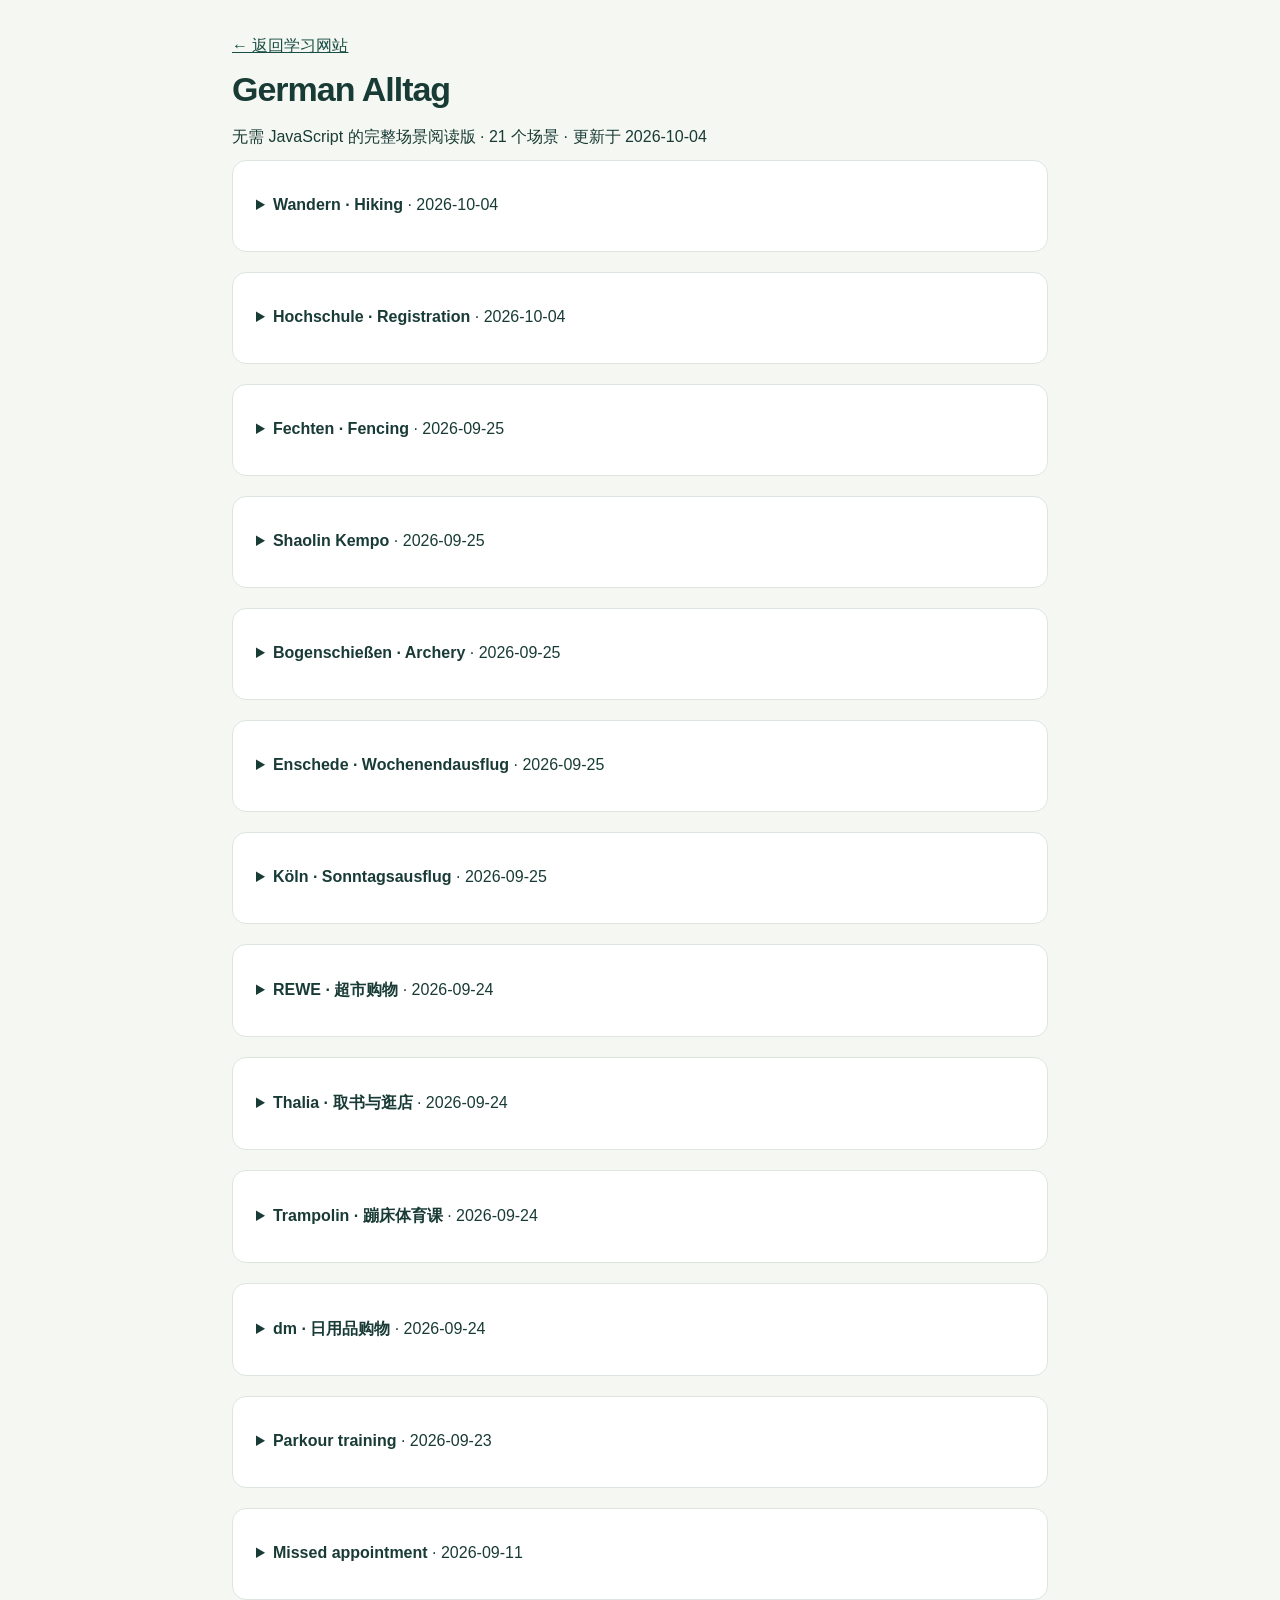
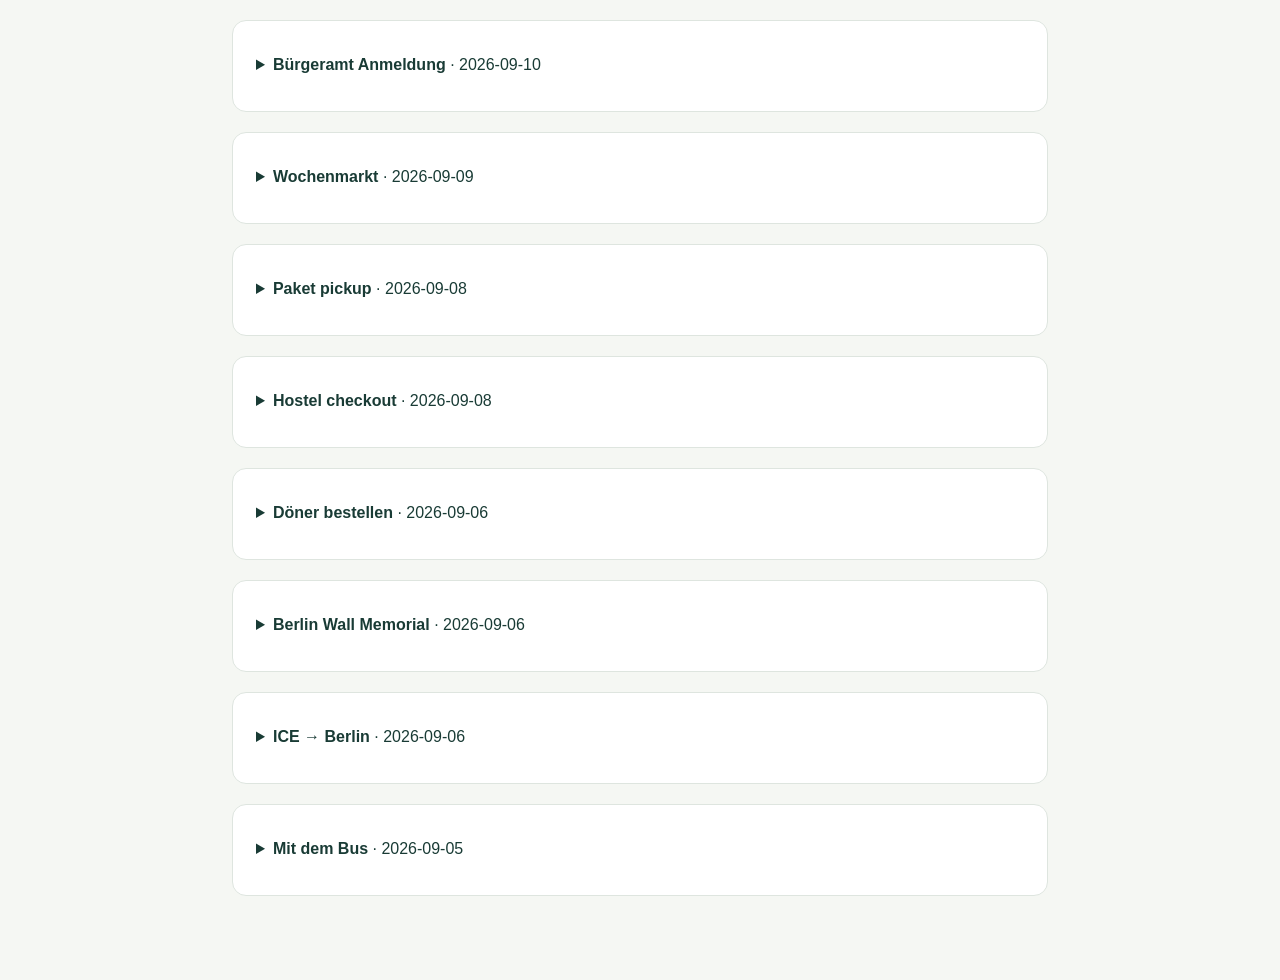
==== commit efadeac4: "Add hiking and college registration scenes Add 60 hiking phrases for October 4 and 72 German-English" ====
--- a/library.html
+++ b/library.html
@@ -1 +1 @@
-<!doctype html><html lang="zh-CN"><meta charset="utf-8"><meta name="viewport" content="width=device-width,initial-scale=1"><title>Ning · 静态场景库</title><link rel="stylesheet" href="style.css"><main style="margin:auto;max-width:900px"><a href="index.html">← 返回学习网站</a><h1>German Alltag</h1><p>无需 JavaScript 的完整场景阅读版 · 19 个场景 · 更新于 2026-09-25</p><details class="panel"><summary><strong>Fechten · Fencing</strong> · 2026-09-25</summary><h2 class="section-marker">01 · 课前问路与报到</h2><article class="phrase"><span class="speaker">你</span><p lang="de" translate="no" class="phrase-de">Entschuldigung, wo findet der Fechtkurs statt?</p><p class="phrase-en" lang="en">Excuse me, where does the fencing class take place?</p></article><article class="phrase"><span class="speaker">工作人员</span><p lang="de" translate="no" class="phrase-de">Der Kurs findet in der Sporthalle statt.</p><p class="phrase-en" lang="en">The class takes place in the sports hall.</p></article><article class="phrase"><span class="speaker">你</span><p lang="de" translate="no" class="phrase-de">Ist das hier der Anfängerkurs im Fechten?</p><p class="phrase-en" lang="en">Is this the beginners&#x27; fencing class?</p></article><article class="phrase"><span class="speaker">教练</span><p lang="de" translate="no" class="phrase-de">Ja. Bist du zum ersten Mal hier?</p><p class="phrase-en" lang="en">Yes. Is this your first time here?</p></article><article class="phrase"><span class="speaker">你</span><p lang="de" translate="no" class="phrase-de">Ja, ich habe noch nie gefochten.</p><p class="phrase-en" lang="en">Yes, I have never fenced before.</p></article><article class="phrase"><span class="speaker">你</span><p lang="de" translate="no" class="phrase-de">Ich habe mich online angemeldet. Muss ich mich noch eintragen?</p><p class="phrase-en" lang="en">I registered online. Do I still need to sign in?</p></article><article class="phrase"><span class="speaker">教练</span><p lang="de" translate="no" class="phrase-de">Ja, bitte trag deinen Namen in die Liste ein.</p><p class="phrase-en" lang="en">Yes, please add your name to the list.</p></article><article class="phrase"><span class="speaker">你</span><p lang="de" translate="no" class="phrase-de">Wo kann ich meine Tasche abstellen?</p><p class="phrase-en" lang="en">Where can I leave my bag?</p></article><h2 class="section-marker">02 · 装备与准备</h2><article class="phrase"><span class="speaker">你</span><p lang="de" translate="no" class="phrase-de">Kann ich die Ausrüstung hier ausleihen?</p><p class="phrase-en" lang="en">Can I borrow the equipment here?</p></article><article class="phrase"><span class="speaker">教练</span><p lang="de" translate="no" class="phrase-de">Wir schauen zuerst, welche Größe dir passt.</p><p class="phrase-en" lang="en">First, let&#x27;s check which size fits you.</p></article><article class="phrase"><span class="speaker">你</span><p lang="de" translate="no" class="phrase-de">Die Maske sitzt etwas locker. Können Sie das prüfen?</p><p class="phrase-en" lang="en">The mask feels a little loose. Could you check it?</p></article><article class="phrase"><span class="speaker">教练</span><p lang="de" translate="no" class="phrase-de">Bitte warte, ich prüfe den Sitz.</p><p class="phrase-en" lang="en">Please wait; I&#x27;ll check the fit.</p></article><article class="phrase"><span class="speaker">你</span><p lang="de" translate="no" class="phrase-de">Welche Schutzkleidung brauche ich für diese Übung?</p><p class="phrase-en" lang="en">What protective clothing do I need for this exercise?</p></article><article class="phrase"><span class="speaker">你</span><p lang="de" translate="no" class="phrase-de">Brauche ich einen Handschuh für die rechte oder die linke Hand?</p><p class="phrase-en" lang="en">Do I need a glove for my right or left hand?</p></article><article class="phrase"><span class="speaker">你</span><p lang="de" translate="no" class="phrase-de">Ich bin Rechtshänderin.</p><p class="phrase-en" lang="en">I am right-handed.</p></article><article class="phrase"><span class="speaker">你</span><p lang="de" translate="no" class="phrase-de">Trainieren wir heute mit Florett, Degen oder Säbel?</p><p class="phrase-en" lang="en">Are we training with foil, épée, or sabre today?</p></article><h2 class="section-marker">03 · 热身与听懂口令</h2><article class="phrase"><span class="speaker">教练</span><p lang="de" translate="no" class="phrase-de">Wir wärmen uns zuerst gemeinsam auf.</p><p class="phrase-en" lang="en">First, we&#x27;ll warm up together.</p></article><article class="phrase"><span class="speaker">你</span><p lang="de" translate="no" class="phrase-de">Können Sie die Bewegung bitte langsam vormachen?</p><p class="phrase-en" lang="en">Could you demonstrate the movement slowly?</p></article><article class="phrase"><span class="speaker">教练</span><p lang="de" translate="no" class="phrase-de">Schau erst zu, danach bist du dran.</p><p class="phrase-en" lang="en">Watch first; then it will be your turn.</p></article><article class="phrase"><span class="speaker">你</span><p lang="de" translate="no" class="phrase-de">Was bedeutet „En garde“?</p><p class="phrase-en" lang="en">What does “En garde” mean?</p></article><article class="phrase"><span class="speaker">教练</span><p lang="de" translate="no" class="phrase-de">Das heißt: Nimm die Fechtstellung ein.</p><p class="phrase-en" lang="en">It means: take your fencing stance.</p></article><article class="phrase"><span class="speaker">你</span><p lang="de" translate="no" class="phrase-de">Und was mache ich bei „Halt“?</p><p class="phrase-en" lang="en">And what should I do when I hear “Halt”?</p></article><article class="phrase"><span class="speaker">教练</span><p lang="de" translate="no" class="phrase-de">Bei „Halt“ sofort aufhören und auf die nächste Anweisung warten.</p><p class="phrase-en" lang="en">On “Halt,” stop immediately and wait for the next instruction.</p></article><article class="phrase"><span class="speaker">你</span><p lang="de" translate="no" class="phrase-de">Bitte sagen Sie mir, wann ich anfangen darf.</p><p class="phrase-en" lang="en">Please tell me when I may begin.</p></article><h2 class="section-marker">04 · 搭档练习与确认</h2><article class="phrase"><span class="speaker">你</span><p lang="de" translate="no" class="phrase-de">Möchtest du mit mir üben?</p><p class="phrase-en" lang="en">Would you like to practise with me?</p></article><article class="phrase"><span class="speaker">搭档</span><p lang="de" translate="no" class="phrase-de">Gern. Sollen wir erst langsam anfangen?</p><p class="phrase-en" lang="en">Sure. Shall we start slowly?</p></article><article class="phrase"><span class="speaker">你</span><p lang="de" translate="no" class="phrase-de">Ja, bitte. Ich lerne die Schritte noch.</p><p class="phrase-en" lang="en">Yes, please. I am still learning the footwork.</p></article><article class="phrase"><span class="speaker">你</span><p lang="de" translate="no" class="phrase-de">Sind wir jetzt an der Reihe?</p><p class="phrase-en" lang="en">Is it our turn now?</p></article><article class="phrase"><span class="speaker">你</span><p lang="de" translate="no" class="phrase-de">Soll ich angreifen oder verteidigen?</p><p class="phrase-en" lang="en">Should I attack or defend?</p></article><article class="phrase"><span class="speaker">你</span><p lang="de" translate="no" class="phrase-de">Habe ich den Abstand richtig eingeschätzt?</p><p class="phrase-en" lang="en">Did I judge the distance correctly?</p></article><article class="phrase"><span class="speaker">你</span><p lang="de" translate="no" class="phrase-de">War das ein Treffer?</p><p class="phrase-en" lang="en">Was that a hit?</p></article><article class="phrase"><span class="speaker">教练</span><p lang="de" translate="no" class="phrase-de">Ich erkläre euch kurz, was gerade passiert ist.</p><p class="phrase-en" lang="en">I&#x27;ll briefly explain what just happened.</p></article><h2 class="section-marker">05 · 不适、没听懂与暂停</h2><article class="phrase"><span class="speaker">你</span><p lang="de" translate="no" class="phrase-de">Ich habe die Anweisung nicht verstanden. Können Sie sie wiederholen?</p><p class="phrase-en" lang="en">I didn&#x27;t understand the instruction. Could you repeat it?</p></article><article class="phrase"><span class="speaker">你</span><p lang="de" translate="no" class="phrase-de">Bitte etwas langsamer. Mein Deutsch ist noch nicht so gut.</p><p class="phrase-en" lang="en">A little more slowly, please. My German isn&#x27;t very good yet.</p></article><article class="phrase"><span class="speaker">你</span><p lang="de" translate="no" class="phrase-de">Meine Ausrüstung fühlt sich nicht richtig an. Können wir kurz stoppen?</p><p class="phrase-en" lang="en">My equipment doesn&#x27;t feel right. Can we stop for a moment?</p></article><article class="phrase"><span class="speaker">你</span><p lang="de" translate="no" class="phrase-de">Ich brauche eine kurze Pause.</p><p class="phrase-en" lang="en">I need a short break.</p></article><article class="phrase"><span class="speaker">你</span><p lang="de" translate="no" class="phrase-de">Mein Handgelenk tut weh. Ich möchte aufhören.</p><p class="phrase-en" lang="en">My wrist hurts. I&#x27;d like to stop.</p></article><article class="phrase"><span class="speaker">教练</span><p lang="de" translate="no" class="phrase-de">Hör bitte auf und komm zu mir.</p><p class="phrase-en" lang="en">Please stop and come over to me.</p></article><h2 class="section-marker">06 · 课后归还与下次安排</h2><article class="phrase"><span class="speaker">你</span><p lang="de" translate="no" class="phrase-de">Wo soll ich die Ausrüstung zurückgeben?</p><p class="phrase-en" lang="en">Where should I return the equipment?</p></article><article class="phrase"><span class="speaker">你</span><p lang="de" translate="no" class="phrase-de">Wie wird die Maske nach dem Training gereinigt?</p><p class="phrase-en" lang="en">How is the mask cleaned after training?</p></article><article class="phrase"><span class="speaker">你</span><p lang="de" translate="no" class="phrase-de">Was sollte ich bis zum nächsten Mal wiederholen?</p><p class="phrase-en" lang="en">What should I review before next time?</p></article><article class="phrase"><span class="speaker">教练</span><p lang="de" translate="no" class="phrase-de">Wiederhole bitte die Begriffe und die besprochenen Regeln.</p><p class="phrase-en" lang="en">Please review the terms and the rules we discussed.</p></article><article class="phrase"><span class="speaker">你</span><p lang="de" translate="no" class="phrase-de">Findet der Kurs nächste Woche zur gleichen Zeit statt?</p><p class="phrase-en" lang="en">Is the class at the same time next week?</p></article><article class="phrase"><span class="speaker">你</span><p lang="de" translate="no" class="phrase-de">Danke für deine Hilfe. Bis nächste Woche!</p><p class="phrase-en" lang="en">Thanks for your help. See you next week!</p></article></details><details class="panel"><summary><strong>Shaolin Kempo</strong> · 2026-09-25</summary><h2 class="section-marker">01 · 课前寻找教室</h2><article class="phrase"><span class="speaker">你</span><p lang="de" translate="no" class="phrase-de">Entschuldigung, ist hier der Shaolin-Kempo-Kurs?</p><p class="phrase-en" lang="en">Excuse me, is this the Shaolin Kempo class?</p></article><article class="phrase"><span class="speaker">工作人员</span><p lang="de" translate="no" class="phrase-de">Bitte frag die Trainerin in der Halle.</p><p class="phrase-en" lang="en">Please ask the instructor in the hall.</p></article><article class="phrase"><span class="speaker">你</span><p lang="de" translate="no" class="phrase-de">Ich bin heute zum ersten Mal dabei.</p><p class="phrase-en" lang="en">This is my first session today.</p></article><article class="phrase"><span class="speaker">教练</span><p lang="de" translate="no" class="phrase-de">Herzlich willkommen! Hast du schon Erfahrung?</p><p class="phrase-en" lang="en">Welcome! Do you have any experience?</p></article><article class="phrase"><span class="speaker">你</span><p lang="de" translate="no" class="phrase-de">Nein, ich bin Anfängerin.</p><p class="phrase-en" lang="en">No, I am a beginner.</p></article><article class="phrase"><span class="speaker">你</span><p lang="de" translate="no" class="phrase-de">Brauche ich für heute eine Anmeldebestätigung?</p><p class="phrase-en" lang="en">Do I need a registration confirmation for today?</p></article><article class="phrase"><span class="speaker">你</span><p lang="de" translate="no" class="phrase-de">Wo sind die Umkleiden?</p><p class="phrase-en" lang="en">Where are the changing rooms?</p></article><article class="phrase"><span class="speaker">你</span><p lang="de" translate="no" class="phrase-de">Wo darf ich meine Trinkflasche hinstellen?</p><p class="phrase-en" lang="en">Where may I put my water bottle?</p></article><h2 class="section-marker">02 · 着装与课堂礼仪</h2><article class="phrase"><span class="speaker">你</span><p lang="de" translate="no" class="phrase-de">Ist diese Sportkleidung für die erste Stunde geeignet?</p><p class="phrase-en" lang="en">Are these sports clothes suitable for the first class?</p></article><article class="phrase"><span class="speaker">你</span><p lang="de" translate="no" class="phrase-de">Trainieren wir barfuß oder mit Schuhen?</p><p class="phrase-en" lang="en">Do we train barefoot or with shoes?</p></article><article class="phrase"><span class="speaker">教练</span><p lang="de" translate="no" class="phrase-de">Ich erkläre euch gleich die Regeln für diesen Raum.</p><p class="phrase-en" lang="en">I&#x27;ll explain the rules for this room in a moment.</p></article><article class="phrase"><span class="speaker">你</span><p lang="de" translate="no" class="phrase-de">Soll ich meinen Schmuck ablegen?</p><p class="phrase-en" lang="en">Should I take off my jewellery?</p></article><article class="phrase"><span class="speaker">你</span><p lang="de" translate="no" class="phrase-de">Gibt es eine Begrüßung, die ich kennen sollte?</p><p class="phrase-en" lang="en">Is there a greeting I should know?</p></article><article class="phrase"><span class="speaker">教练</span><p lang="de" translate="no" class="phrase-de">Schau erst zu; wir zeigen dir, wie wir anfangen.</p><p class="phrase-en" lang="en">Watch first; we&#x27;ll show you how we begin.</p></article><h2 class="section-marker">03 · 热身、方向与节奏</h2><article class="phrase"><span class="speaker">教练</span><p lang="de" translate="no" class="phrase-de">Wir beginnen mit dem Aufwärmen.</p><p class="phrase-en" lang="en">We will start with the warm-up.</p></article><article class="phrase"><span class="speaker">你</span><p lang="de" translate="no" class="phrase-de">Soll ich auf der linken oder auf der rechten Seite stehen?</p><p class="phrase-en" lang="en">Should I stand on the left or on the right?</p></article><article class="phrase"><span class="speaker">教练</span><p lang="de" translate="no" class="phrase-de">Bitte lass etwas mehr Abstand.</p><p class="phrase-en" lang="en">Please leave a little more space.</p></article><article class="phrase"><span class="speaker">你</span><p lang="de" translate="no" class="phrase-de">Meinen Sie mein linkes Bein oder Ihres?</p><p class="phrase-en" lang="en">Do you mean my left leg or yours?</p></article><article class="phrase"><span class="speaker">你</span><p lang="de" translate="no" class="phrase-de">Können Sie das noch einmal langsam zeigen?</p><p class="phrase-en" lang="en">Could you show that slowly once more?</p></article><article class="phrase"><span class="speaker">教练</span><p lang="de" translate="no" class="phrase-de">Wir machen die Übung zuerst ohne Partner.</p><p class="phrase-en" lang="en">First, we&#x27;ll do the exercise without a partner.</p></article><article class="phrase"><span class="speaker">你</span><p lang="de" translate="no" class="phrase-de">Wie viele Wiederholungen sollen wir machen?</p><p class="phrase-en" lang="en">How many repetitions should we do?</p></article><article class="phrase"><span class="speaker">你</span><p lang="de" translate="no" class="phrase-de">Soll ich jetzt die Seite wechseln?</p><p class="phrase-en" lang="en">Should I switch sides now?</p></article><h2 class="section-marker">04 · 搭档与接触边界</h2><article class="phrase"><span class="speaker">你</span><p lang="de" translate="no" class="phrase-de">Hast du schon eine Partnerin oder einen Partner?</p><p class="phrase-en" lang="en">Do you already have a partner?</p></article><article class="phrase"><span class="speaker">搭档</span><p lang="de" translate="no" class="phrase-de">Nein. Wir können zusammen üben.</p><p class="phrase-en" lang="en">No. We can practise together.</p></article><article class="phrase"><span class="speaker">你</span><p lang="de" translate="no" class="phrase-de">Können wir langsam und ohne Kontakt anfangen?</p><p class="phrase-en" lang="en">Can we start slowly and without contact?</p></article><article class="phrase"><span class="speaker">搭档</span><p lang="de" translate="no" class="phrase-de">Ja, lass uns vorher die Trainerin fragen.</p><p class="phrase-en" lang="en">Yes, let&#x27;s ask the instructor first.</p></article><article class="phrase"><span class="speaker">你</span><p lang="de" translate="no" class="phrase-de">Wie viel Kontakt ist bei dieser Übung vorgesehen?</p><p class="phrase-en" lang="en">How much contact is intended in this exercise?</p></article><article class="phrase"><span class="speaker">你</span><p lang="de" translate="no" class="phrase-de">Welches Zeichen benutzen wir, wenn wir stoppen möchten?</p><p class="phrase-en" lang="en">What signal do we use when we want to stop?</p></article><article class="phrase"><span class="speaker">你</span><p lang="de" translate="no" class="phrase-de">Stopp, das ist mir zu fest.</p><p class="phrase-en" lang="en">Stop, that is too hard for me.</p></article><article class="phrase"><span class="speaker">搭档</span><p lang="de" translate="no" class="phrase-de">Alles klar. Wir machen eine Pause.</p><p class="phrase-en" lang="en">All right. Let&#x27;s take a break.</p></article><h2 class="section-marker">05 · 困难与调整</h2><article class="phrase"><span class="speaker">你</span><p lang="de" translate="no" class="phrase-de">Ich kann die Bewegung noch nicht gut koordinieren.</p><p class="phrase-en" lang="en">I can&#x27;t coordinate the movement well yet.</p></article><article class="phrase"><span class="speaker">你</span><p lang="de" translate="no" class="phrase-de">Kann ich erst zuschauen und dann mitmachen?</p><p class="phrase-en" lang="en">Can I watch first and join in afterwards?</p></article><article class="phrase"><span class="speaker">你</span><p lang="de" translate="no" class="phrase-de">Gibt es eine leichtere Variante?</p><p class="phrase-en" lang="en">Is there an easier version?</p></article><article class="phrase"><span class="speaker">教练</span><p lang="de" translate="no" class="phrase-de">Wir passen die Übung gemeinsam an.</p><p class="phrase-en" lang="en">We&#x27;ll adapt the exercise together.</p></article><article class="phrase"><span class="speaker">你</span><p lang="de" translate="no" class="phrase-de">Mein Knie tut weh. Ich möchte diese Übung auslassen.</p><p class="phrase-en" lang="en">My knee hurts. I&#x27;d like to skip this exercise.</p></article><article class="phrase"><span class="speaker">你</span><p lang="de" translate="no" class="phrase-de">Darf ich kurz etwas trinken?</p><p class="phrase-en" lang="en">May I have a quick drink?</p></article><h2 class="section-marker">06 · 课后反馈与下次准备</h2><article class="phrase"><span class="speaker">你</span><p lang="de" translate="no" class="phrase-de">Danke, das war neu für mich.</p><p class="phrase-en" lang="en">Thank you; that was new to me.</p></article><article class="phrase"><span class="speaker">你</span><p lang="de" translate="no" class="phrase-de">Wie heißt die Übung, die wir zuletzt gemacht haben?</p><p class="phrase-en" lang="en">What is the name of the exercise we did last?</p></article><article class="phrase"><span class="speaker">你</span><p lang="de" translate="no" class="phrase-de">Können Sie mir den Namen aufschreiben?</p><p class="phrase-en" lang="en">Could you write the name down for me?</p></article><article class="phrase"><span class="speaker">你</span><p lang="de" translate="no" class="phrase-de">Was soll ich zum nächsten Training mitbringen?</p><p class="phrase-en" lang="en">What should I bring to the next session?</p></article><article class="phrase"><span class="speaker">你</span><p lang="de" translate="no" class="phrase-de">Muss ich mich jede Woche neu anmelden?</p><p class="phrase-en" lang="en">Do I need to register again every week?</p></article><article class="phrase"><span class="speaker">搭档</span><p lang="de" translate="no" class="phrase-de">Bis zum nächsten Training!</p><p class="phrase-en" lang="en">See you at the next session!</p></article></details><details class="panel"><summary><strong>Bogenschießen · Archery</strong> · 2026-09-25</summary><h2 class="section-marker">01 · 到达与报到</h2><article class="phrase"><span class="speaker">你</span><p lang="de" translate="no" class="phrase-de">Entschuldigung, wo ist der Treffpunkt für den Bogenschießkurs?</p><p class="phrase-en" lang="en">Excuse me, where is the meeting point for the archery class?</p></article><article class="phrase"><span class="speaker">工作人员</span><p lang="de" translate="no" class="phrase-de">Bitte melde dich zuerst bei der Kursleitung.</p><p class="phrase-en" lang="en">Please check in with the instructor first.</p></article><article class="phrase"><span class="speaker">你</span><p lang="de" translate="no" class="phrase-de">Ich habe mich für den Anfängerkurs angemeldet.</p><p class="phrase-en" lang="en">I registered for the beginners&#x27; class.</p></article><article class="phrase"><span class="speaker">教练</span><p lang="de" translate="no" class="phrase-de">Warst du schon einmal beim Bogenschießen?</p><p class="phrase-en" lang="en">Have you ever tried archery before?</p></article><article class="phrase"><span class="speaker">你</span><p lang="de" translate="no" class="phrase-de">Nein, das ist mein erstes Mal.</p><p class="phrase-en" lang="en">No, this is my first time.</p></article><article class="phrase"><span class="speaker">你</span><p lang="de" translate="no" class="phrase-de">Findet das Training heute drinnen oder draußen statt?</p><p class="phrase-en" lang="en">Is today&#x27;s training indoors or outdoors?</p></article><article class="phrase"><span class="speaker">你</span><p lang="de" translate="no" class="phrase-de">Wo soll ich warten, bis der Kurs beginnt?</p><p class="phrase-en" lang="en">Where should I wait until the class starts?</p></article><article class="phrase"><span class="speaker">你</span><p lang="de" translate="no" class="phrase-de">Gibt es vor dem Start eine Sicherheitseinweisung?</p><p class="phrase-en" lang="en">Is there a safety briefing before we start?</p></article><h2 class="section-marker">02 · 装备由教练检查</h2><article class="phrase"><span class="speaker">你</span><p lang="de" translate="no" class="phrase-de">Kann ich einen Bogen und Pfeile ausleihen?</p><p class="phrase-en" lang="en">Can I borrow a bow and arrows?</p></article><article class="phrase"><span class="speaker">教练</span><p lang="de" translate="no" class="phrase-de">Wir suchen gemeinsam passende Ausrüstung aus.</p><p class="phrase-en" lang="en">We&#x27;ll choose suitable equipment together.</p></article><article class="phrase"><span class="speaker">你</span><p lang="de" translate="no" class="phrase-de">Ich bin Rechtshänderin. Welcher Bogen passt zu mir?</p><p class="phrase-en" lang="en">I am right-handed. Which bow is suitable for me?</p></article><article class="phrase"><span class="speaker">你</span><p lang="de" translate="no" class="phrase-de">Brauche ich einen Armschutz und einen Fingerschutz?</p><p class="phrase-en" lang="en">Do I need an armguard and finger protection?</p></article><article class="phrase"><span class="speaker">你</span><p lang="de" translate="no" class="phrase-de">Können Sie bitte prüfen, ob der Armschutz richtig sitzt?</p><p class="phrase-en" lang="en">Could you check whether the armguard fits correctly?</p></article><article class="phrase"><span class="speaker">你</span><p lang="de" translate="no" class="phrase-de">Der Bogen fühlt sich für mich zu schwer an.</p><p class="phrase-en" lang="en">The bow feels too heavy for me.</p></article><article class="phrase"><span class="speaker">教练</span><p lang="de" translate="no" class="phrase-de">Bitte warte, bis ich alles geprüft habe.</p><p class="phrase-en" lang="en">Please wait until I have checked everything.</p></article><article class="phrase"><span class="speaker">你</span><p lang="de" translate="no" class="phrase-de">Wo lege ich die Pfeile ab, solange ich warte?</p><p class="phrase-en" lang="en">Where should I put the arrows while I wait?</p></article><h2 class="section-marker">03 · 口令与等待</h2><article class="phrase"><span class="speaker">你</span><p lang="de" translate="no" class="phrase-de">Welches Kommando bedeutet, dass ich anfangen darf?</p><p class="phrase-en" lang="en">Which command means I may begin?</p></article><article class="phrase"><span class="speaker">你</span><p lang="de" translate="no" class="phrase-de">Was bedeutet das Stoppsignal genau?</p><p class="phrase-en" lang="en">What exactly does the stop signal mean?</p></article><article class="phrase"><span class="speaker">教练</span><p lang="de" translate="no" class="phrase-de">Wenn du unsicher bist, frag bitte sofort nach.</p><p class="phrase-en" lang="en">If you are unsure, please ask immediately.</p></article><article class="phrase"><span class="speaker">你</span><p lang="de" translate="no" class="phrase-de">Darf ich jetzt an die Schießlinie gehen?</p><p class="phrase-en" lang="en">May I go to the shooting line now?</p></article><article class="phrase"><span class="speaker">教练</span><p lang="de" translate="no" class="phrase-de">Noch nicht. Bitte warte auf meine Anweisung.</p><p class="phrase-en" lang="en">Not yet. Please wait for my instruction.</p></article><article class="phrase"><span class="speaker">你</span><p lang="de" translate="no" class="phrase-de">Können Sie mir zeigen, wo ich sicher stehen kann?</p><p class="phrase-en" lang="en">Could you show me where I can stand safely?</p></article><article class="phrase"><span class="speaker">你</span><p lang="de" translate="no" class="phrase-de">Ich habe das Kommando nicht verstanden. Bitte wiederholen Sie es.</p><p class="phrase-en" lang="en">I didn&#x27;t understand the command. Please repeat it.</p></article><article class="phrase"><span class="speaker">你</span><p lang="de" translate="no" class="phrase-de">Ich warte, bis Sie mir Bescheid geben.</p><p class="phrase-en" lang="en">I&#x27;ll wait until you let me know.</p></article><h2 class="section-marker">04 · 练习时的反馈</h2><article class="phrase"><span class="speaker">你</span><p lang="de" translate="no" class="phrase-de">Können Sie meine Haltung kontrollieren?</p><p class="phrase-en" lang="en">Could you check my posture?</p></article><article class="phrase"><span class="speaker">你</span><p lang="de" translate="no" class="phrase-de">Ist der Abstand zu den anderen groß genug?</p><p class="phrase-en" lang="en">Is there enough space between me and the others?</p></article><article class="phrase"><span class="speaker">你</span><p lang="de" translate="no" class="phrase-de">Können Sie das bitte noch einmal vormachen?</p><p class="phrase-en" lang="en">Could you demonstrate that once more?</p></article><article class="phrase"><span class="speaker">你</span><p lang="de" translate="no" class="phrase-de">Meine Hand wird müde. Ich brauche eine Pause.</p><p class="phrase-en" lang="en">My hand is getting tired. I need a break.</p></article><article class="phrase"><span class="speaker">你</span><p lang="de" translate="no" class="phrase-de">Mit meiner Ausrüstung stimmt etwas nicht.</p><p class="phrase-en" lang="en">Something is wrong with my equipment.</p></article><article class="phrase"><span class="speaker">教练</span><p lang="de" translate="no" class="phrase-de">Bitte hör auf und warte, ich komme zu dir.</p><p class="phrase-en" lang="en">Please stop and wait; I&#x27;ll come to you.</p></article><article class="phrase"><span class="speaker">你</span><p lang="de" translate="no" class="phrase-de">Ich möchte heute lieber nur zuschauen.</p><p class="phrase-en" lang="en">I&#x27;d prefer just to watch today.</p></article><article class="phrase"><span class="speaker">教练</span><p lang="de" translate="no" class="phrase-de">Das ist in Ordnung. Ich zeige dir einen sicheren Platz.</p><p class="phrase-en" lang="en">That&#x27;s fine. I&#x27;ll show you a safe place.</p></article><h2 class="section-marker">05 · 取箭前明确确认</h2><article class="phrase"><span class="speaker">你</span><p lang="de" translate="no" class="phrase-de">Dürfen wir die Pfeile jetzt holen?</p><p class="phrase-en" lang="en">May we collect the arrows now?</p></article><article class="phrase"><span class="speaker">教练</span><p lang="de" translate="no" class="phrase-de">Bitte wartet, bis ich das ausdrücklich freigebe.</p><p class="phrase-en" lang="en">Please wait until I explicitly give permission.</p></article><article class="phrase"><span class="speaker">你</span><p lang="de" translate="no" class="phrase-de">Ist das Schießen für alle beendet?</p><p class="phrase-en" lang="en">Has everyone finished shooting?</p></article><article class="phrase"><span class="speaker">你</span><p lang="de" translate="no" class="phrase-de">Können Sie mir zeigen, wie wir die Pfeile sicher zurückbringen?</p><p class="phrase-en" lang="en">Could you show me how we bring the arrows back safely?</p></article><article class="phrase"><span class="speaker">你</span><p lang="de" translate="no" class="phrase-de">Ein Pfeil liegt neben der Scheibe. Was soll ich tun?</p><p class="phrase-en" lang="en">An arrow is next to the target. What should I do?</p></article><article class="phrase"><span class="speaker">教练</span><p lang="de" translate="no" class="phrase-de">Bleib bitte hier. Ich kümmere mich darum.</p><p class="phrase-en" lang="en">Please stay here. I&#x27;ll take care of it.</p></article><h2 class="section-marker">06 · 收尾与复盘</h2><article class="phrase"><span class="speaker">你</span><p lang="de" translate="no" class="phrase-de">Wo wird die Ausrüstung nach dem Kurs abgegeben?</p><p class="phrase-en" lang="en">Where do we return the equipment after the class?</p></article><article class="phrase"><span class="speaker">你</span><p lang="de" translate="no" class="phrase-de">Wie heißt die Zielscheibe auf Deutsch?</p><p class="phrase-en" lang="en">What is the German word for the target?</p></article><article class="phrase"><span class="speaker">教练</span><p lang="de" translate="no" class="phrase-de">Man sagt „die Zielscheibe“ oder kurz „die Scheibe“.</p><p class="phrase-en" lang="en">We say “die Zielscheibe,” or “die Scheibe” for short.</p></article><article class="phrase"><span class="speaker">你</span><p lang="de" translate="no" class="phrase-de">Welche Regeln soll ich mir besonders merken?</p><p class="phrase-en" lang="en">Which rules should I remember especially well?</p></article><article class="phrase"><span class="speaker">你</span><p lang="de" translate="no" class="phrase-de">Muss ich für nächste Woche wieder einen Platz buchen?</p><p class="phrase-en" lang="en">Do I need to book a place again for next week?</p></article><article class="phrase"><span class="speaker">你</span><p lang="de" translate="no" class="phrase-de">Vielen Dank für die Einführung!</p><p class="phrase-en" lang="en">Thank you very much for the introduction!</p></article></details><details class="panel"><summary><strong>Enschede · Wochenendausflug</strong> · 2026-09-25</summary><h2 class="section-marker">01 · 出发前确认车票</h2><article class="phrase"><span class="speaker">你</span><p lang="de" translate="no" class="phrase-de">Ich möchte nach Enschede fahren. Welche Verbindung passt heute?</p><p class="phrase-en" lang="en">I&#x27;d like to go to Enschede. Which connection works today?</p></article><article class="phrase"><span class="speaker">你</span><p lang="de" translate="no" class="phrase-de">Muss ich unterwegs umsteigen?</p><p class="phrase-en" lang="en">Do I need to change trains on the way?</p></article><article class="phrase"><span class="speaker">你</span><p lang="de" translate="no" class="phrase-de">Gilt mein Ticket auf der ganzen Strecke bis Enschede?</p><p class="phrase-en" lang="en">Is my ticket valid for the whole journey to Enschede?</p></article><article class="phrase"><span class="speaker">工作人员</span><p lang="de" translate="no" class="phrase-de">Bitte zeigen Sie mir Ihr Ticket und die Verbindung.</p><p class="phrase-en" lang="en">Please show me your ticket and the connection.</p></article><article class="phrase"><span class="speaker">你</span><p lang="de" translate="no" class="phrase-de">Brauche ich für einen Teil der Strecke ein zusätzliches Ticket?</p><p class="phrase-en" lang="en">Do I need an additional ticket for part of the journey?</p></article><article class="phrase"><span class="speaker">你</span><p lang="de" translate="no" class="phrase-de">Gibt es heute Änderungen oder Ersatzbusse?</p><p class="phrase-en" lang="en">Are there any changes or replacement buses today?</p></article><article class="phrase"><span class="speaker">你</span><p lang="de" translate="no" class="phrase-de">Von welchem Gleis fährt der Zug ab?</p><p class="phrase-en" lang="en">Which platform does the train leave from?</p></article><article class="phrase"><span class="speaker">你</span><p lang="de" translate="no" class="phrase-de">Wo finde ich die aktuellen Abfahrtszeiten für die Rückfahrt?</p><p class="phrase-en" lang="en">Where can I find the current departure times for the return journey?</p></article><h2 class="section-marker">02 · 到达与选择沟通语言</h2><article class="phrase"><span class="speaker">你</span><p lang="de" translate="no" class="phrase-de">Entschuldigung, sprechen Sie Deutsch oder Englisch?</p><p class="phrase-en" lang="en">Excuse me, do you speak German or English?</p></article><article class="phrase"><span class="speaker">对方</span><p lang="de" translate="no" class="phrase-de">Wir können gern Englisch sprechen.</p><p class="phrase-en" lang="en">We can speak English.</p></article><article class="phrase"><span class="speaker">你</span><p lang="de" translate="no" class="phrase-de">Ich bin heute zum ersten Mal in Enschede.</p><p class="phrase-en" lang="en">This is my first time in Enschede today.</p></article><article class="phrase"><span class="speaker">你</span><p lang="de" translate="no" class="phrase-de">Wie komme ich zu Fuß ins Stadtzentrum?</p><p class="phrase-en" lang="en">How do I get to the city centre on foot?</p></article><article class="phrase"><span class="speaker">对方</span><p lang="de" translate="no" class="phrase-de">Ich zeige Ihnen den Weg auf der Karte.</p><p class="phrase-en" lang="en">I&#x27;ll show you the way on the map.</p></article><article class="phrase"><span class="speaker">你</span><p lang="de" translate="no" class="phrase-de">Ist das weit von hier?</p><p class="phrase-en" lang="en">Is it far from here?</p></article><article class="phrase"><span class="speaker">你</span><p lang="de" translate="no" class="phrase-de">Wie komme ich zum Oude Markt?</p><p class="phrase-en" lang="en">How do I get to the Oude Markt?</p></article><article class="phrase"><span class="speaker">你</span><p lang="de" translate="no" class="phrase-de">Könnten Sie mir die Richtung zeigen?</p><p class="phrase-en" lang="en">Could you point me in the right direction?</p></article><h2 class="section-marker">03 · 周六市场问答</h2><article class="phrase"><span class="speaker">你</span><p lang="de" translate="no" class="phrase-de">Findet der Markt heute hier statt?</p><p class="phrase-en" lang="en">Is the market taking place here today?</p></article><article class="phrase"><span class="speaker">摊主</span><p lang="de" translate="no" class="phrase-de">Bitte schauen Sie auch auf die aktuellen Hinweise vor Ort.</p><p class="phrase-en" lang="en">Please also check the current notices here.</p></article><article class="phrase"><span class="speaker">你</span><p lang="de" translate="no" class="phrase-de">Was kostet ein halbes Kilo von diesen Äpfeln?</p><p class="phrase-en" lang="en">How much is half a kilo of these apples?</p></article><article class="phrase"><span class="speaker">摊主</span><p lang="de" translate="no" class="phrase-de">Der Kilopreis steht auf dem Schild.</p><p class="phrase-en" lang="en">The price per kilo is on the sign.</p></article><article class="phrase"><span class="speaker">你</span><p lang="de" translate="no" class="phrase-de">Kann ich auch eine kleinere Menge kaufen?</p><p class="phrase-en" lang="en">Can I buy a smaller amount too?</p></article><article class="phrase"><span class="speaker">你</span><p lang="de" translate="no" class="phrase-de">Darf ich das probieren?</p><p class="phrase-en" lang="en">May I try this?</p></article><article class="phrase"><span class="speaker">你</span><p lang="de" translate="no" class="phrase-de">Kann ich mit Karte bezahlen?</p><p class="phrase-en" lang="en">Can I pay by card?</p></article><article class="phrase"><span class="speaker">你</span><p lang="de" translate="no" class="phrase-de">Ich brauche keine Tüte, danke.</p><p class="phrase-en" lang="en">I don&#x27;t need a bag, thank you.</p></article><h2 class="section-marker">04 · 逛店与用餐</h2><article class="phrase"><span class="speaker">你</span><p lang="de" translate="no" class="phrase-de">Haben Sie das auch in einer anderen Größe?</p><p class="phrase-en" lang="en">Do you have this in another size?</p></article><article class="phrase"><span class="speaker">你</span><p lang="de" translate="no" class="phrase-de">Wo kann ich das anprobieren?</p><p class="phrase-en" lang="en">Where can I try this on?</p></article><article class="phrase"><span class="speaker">你</span><p lang="de" translate="no" class="phrase-de">Ich schaue mich erst einmal um, danke.</p><p class="phrase-en" lang="en">I&#x27;m just looking around for now, thank you.</p></article><article class="phrase"><span class="speaker">你</span><p lang="de" translate="no" class="phrase-de">Haben Sie einen Tisch für eine Person?</p><p class="phrase-en" lang="en">Do you have a table for one?</p></article><article class="phrase"><span class="speaker">服务员</span><p lang="de" translate="no" class="phrase-de">Möchten Sie drinnen oder draußen sitzen?</p><p class="phrase-en" lang="en">Would you like to sit inside or outside?</p></article><article class="phrase"><span class="speaker">你</span><p lang="de" translate="no" class="phrase-de">Was ist in diesem Gericht enthalten?</p><p class="phrase-en" lang="en">What is in this dish?</p></article><article class="phrase"><span class="speaker">你</span><p lang="de" translate="no" class="phrase-de">Ist das vegetarisch?</p><p class="phrase-en" lang="en">Is this vegetarian?</p></article><article class="phrase"><span class="speaker">你</span><p lang="de" translate="no" class="phrase-de">Kann ich bitte die Rechnung bekommen?</p><p class="phrase-en" lang="en">Could I have the bill, please?</p></article><h2 class="section-marker">05 · 临时问题与返程</h2><article class="phrase"><span class="speaker">你</span><p lang="de" translate="no" class="phrase-de">Entschuldigung, wo ist die nächste öffentliche Toilette?</p><p class="phrase-en" lang="en">Excuse me, where is the nearest public toilet?</p></article><article class="phrase"><span class="speaker">你</span><p lang="de" translate="no" class="phrase-de">Mein Handy hat fast keinen Akku mehr. Darf ich es hier aufladen?</p><p class="phrase-en" lang="en">My phone is almost out of battery. May I charge it here?</p></article><article class="phrase"><span class="speaker">你</span><p lang="de" translate="no" class="phrase-de">Ich suche den Bahnhof. Bin ich hier richtig?</p><p class="phrase-en" lang="en">I&#x27;m looking for the station. Am I going the right way?</p></article><article class="phrase"><span class="speaker">你</span><p lang="de" translate="no" class="phrase-de">Fährt dieser Zug in Richtung Deutschland?</p><p class="phrase-en" lang="en">Is this train heading towards Germany?</p></article><article class="phrase"><span class="speaker">工作人员</span><p lang="de" translate="no" class="phrase-de">Bitte prüfen Sie das Ziel auf der Anzeige.</p><p class="phrase-en" lang="en">Please check the destination on the display.</p></article><article class="phrase"><span class="speaker">你</span><p lang="de" translate="no" class="phrase-de">Mein Zug fällt aus. Welche Alternative gibt es?</p><p class="phrase-en" lang="en">My train has been cancelled. What alternative is there?</p></article><article class="phrase"><span class="speaker">你</span><p lang="de" translate="no" class="phrase-de">Gilt mein Ticket auch für diese Verbindung?</p><p class="phrase-en" lang="en">Is my ticket valid for this connection too?</p></article><article class="phrase"><span class="speaker">你</span><p lang="de" translate="no" class="phrase-de">Danke für Ihre Hilfe. Einen schönen Tag noch!</p><p class="phrase-en" lang="en">Thank you for your help. Have a lovely day!</p></article></details><details class="panel"><summary><strong>Köln · Sonntagsausflug</strong> · 2026-09-25</summary><h2 class="section-marker">01 · 出发与车次确认</h2><article class="phrase"><span class="speaker">你</span><p lang="de" translate="no" class="phrase-de">Ich möchte am Sonntag nach Köln fahren.</p><p class="phrase-en" lang="en">I&#x27;d like to travel to Cologne on Sunday.</p></article><article class="phrase"><span class="speaker">你</span><p lang="de" translate="no" class="phrase-de">Fährt dieser Zug nach Köln Hauptbahnhof?</p><p class="phrase-en" lang="en">Does this train go to Cologne Central Station?</p></article><article class="phrase"><span class="speaker">你</span><p lang="de" translate="no" class="phrase-de">Muss ich umsteigen, oder fährt der Zug direkt?</p><p class="phrase-en" lang="en">Do I need to change, or is the train direct?</p></article><article class="phrase"><span class="speaker">你</span><p lang="de" translate="no" class="phrase-de">Gilt mein Ticket in diesem Zug?</p><p class="phrase-en" lang="en">Is my ticket valid on this train?</p></article><article class="phrase"><span class="speaker">工作人员</span><p lang="de" translate="no" class="phrase-de">Bitte zeigen Sie mir Ihr Ticket.</p><p class="phrase-en" lang="en">Please show me your ticket.</p></article><article class="phrase"><span class="speaker">你</span><p lang="de" translate="no" class="phrase-de">Brauche ich für den ICE eine andere Fahrkarte?</p><p class="phrase-en" lang="en">Do I need a different ticket for the ICE?</p></article><article class="phrase"><span class="speaker">你</span><p lang="de" translate="no" class="phrase-de">Gibt es heute Bauarbeiten auf der Strecke?</p><p class="phrase-en" lang="en">Are there engineering works on the route today?</p></article><article class="phrase"><span class="speaker">你</span><p lang="de" translate="no" class="phrase-de">Wie finde ich eine passende Rückfahrt?</p><p class="phrase-en" lang="en">How do I find a suitable return connection?</p></article><h2 class="section-marker">02 · 到站与问路</h2><article class="phrase"><span class="speaker">你</span><p lang="de" translate="no" class="phrase-de">Welcher Ausgang führt zum Dom?</p><p class="phrase-en" lang="en">Which exit leads to the cathedral?</p></article><article class="phrase"><span class="speaker">路人</span><p lang="de" translate="no" class="phrase-de">Folgen Sie bitte den Schildern zum Dom.</p><p class="phrase-en" lang="en">Please follow the signs to the cathedral.</p></article><article class="phrase"><span class="speaker">你</span><p lang="de" translate="no" class="phrase-de">Wo ist die Tourist-Information?</p><p class="phrase-en" lang="en">Where is the tourist information office?</p></article><article class="phrase"><span class="speaker">你</span><p lang="de" translate="no" class="phrase-de">Haben Sie einen Stadtplan?</p><p class="phrase-en" lang="en">Do you have a city map?</p></article><article class="phrase"><span class="speaker">你</span><p lang="de" translate="no" class="phrase-de">Wie komme ich von hier in die Altstadt?</p><p class="phrase-en" lang="en">How do I get to the old town from here?</p></article><article class="phrase"><span class="speaker">你</span><p lang="de" translate="no" class="phrase-de">Kann ich zu Fuß zum Rhein gehen?</p><p class="phrase-en" lang="en">Can I walk to the Rhine?</p></article><article class="phrase"><span class="speaker">路人</span><p lang="de" translate="no" class="phrase-de">Ich zeige Ihnen die Richtung.</p><p class="phrase-en" lang="en">I&#x27;ll show you the direction.</p></article><article class="phrase"><span class="speaker">你</span><p lang="de" translate="no" class="phrase-de">Wo kann ich mein Gepäck für ein paar Stunden aufbewahren?</p><p class="phrase-en" lang="en">Where can I store my luggage for a few hours?</p></article><h2 class="section-marker">03 · 主教座堂参观前询问</h2><article class="phrase"><span class="speaker">你</span><p lang="de" translate="no" class="phrase-de">Ist der Dom gerade für Besichtigungen geöffnet?</p><p class="phrase-en" lang="en">Is the cathedral open for sightseeing right now?</p></article><article class="phrase"><span class="speaker">工作人员</span><p lang="de" translate="no" class="phrase-de">Bitte beachten Sie die Hinweise am Eingang.</p><p class="phrase-en" lang="en">Please check the notices at the entrance.</p></article><article class="phrase"><span class="speaker">你</span><p lang="de" translate="no" class="phrase-de">Findet gerade ein Gottesdienst statt?</p><p class="phrase-en" lang="en">Is a church service taking place right now?</p></article><article class="phrase"><span class="speaker">你</span><p lang="de" translate="no" class="phrase-de">Brauche ich für die Besichtigung ein Ticket?</p><p class="phrase-en" lang="en">Do I need a ticket for the visit?</p></article><article class="phrase"><span class="speaker">你</span><p lang="de" translate="no" class="phrase-de">Wo kann ich ein Ticket kaufen?</p><p class="phrase-en" lang="en">Where can I buy a ticket?</p></article><article class="phrase"><span class="speaker">你</span><p lang="de" translate="no" class="phrase-de">Gilt dieses Ticket auch für den Turm oder die Schatzkammer?</p><p class="phrase-en" lang="en">Is this ticket also valid for the tower or the treasury?</p></article><article class="phrase"><span class="speaker">工作人员</span><p lang="de" translate="no" class="phrase-de">Das hängt vom Ticket ab. Ich erkläre Ihnen die Optionen.</p><p class="phrase-en" lang="en">That depends on the ticket. I&#x27;ll explain the options.</p></article><article class="phrase"><span class="speaker">你</span><p lang="de" translate="no" class="phrase-de">Gibt es eine Führung auf Englisch?</p><p class="phrase-en" lang="en">Is there a guided tour in English?</p></article><article class="phrase"><span class="speaker">你</span><p lang="de" translate="no" class="phrase-de">Darf ich hier fotografieren?</p><p class="phrase-en" lang="en">May I take photos here?</p></article><article class="phrase"><span class="speaker">你</span><p lang="de" translate="no" class="phrase-de">Gibt es etwas, das ich bei der Kleidung beachten muss?</p><p class="phrase-en" lang="en">Is there anything I should bear in mind about clothing?</p></article><h2 class="section-marker">04 · 市内交通与莱茵河</h2><article class="phrase"><span class="speaker">你</span><p lang="de" translate="no" class="phrase-de">Welche Bahn fährt in diese Richtung?</p><p class="phrase-en" lang="en">Which tram or train goes in this direction?</p></article><article class="phrase"><span class="speaker">你</span><p lang="de" translate="no" class="phrase-de">Wo muss ich aussteigen?</p><p class="phrase-en" lang="en">Where should I get off?</p></article><article class="phrase"><span class="speaker">你</span><p lang="de" translate="no" class="phrase-de">Ist diese Haltestelle barrierefrei erreichbar?</p><p class="phrase-en" lang="en">Is this stop accessible without steps?</p></article><article class="phrase"><span class="speaker">你</span><p lang="de" translate="no" class="phrase-de">Muss ich dieses Ticket vor der Fahrt entwerten?</p><p class="phrase-en" lang="en">Do I need to validate this ticket before travelling?</p></article><article class="phrase"><span class="speaker">你</span><p lang="de" translate="no" class="phrase-de">Wie komme ich zur Rheinpromenade?</p><p class="phrase-en" lang="en">How do I get to the Rhine promenade?</p></article><article class="phrase"><span class="speaker">你</span><p lang="de" translate="no" class="phrase-de">Kann man hier auf die andere Rheinseite gehen?</p><p class="phrase-en" lang="en">Can you walk to the other side of the Rhine here?</p></article><article class="phrase"><span class="speaker">你</span><p lang="de" translate="no" class="phrase-de">Ist dieser Weg für Fußgänger geöffnet?</p><p class="phrase-en" lang="en">Is this path open to pedestrians?</p></article><article class="phrase"><span class="speaker">你</span><p lang="de" translate="no" class="phrase-de">Könnten Sie bitte ein Foto von mir machen?</p><p class="phrase-en" lang="en">Could you take a photo of me, please?</p></article><h2 class="section-marker">05 · 周日找店、用餐与休息</h2><article class="phrase"><span class="speaker">你</span><p lang="de" translate="no" class="phrase-de">Ist dieses Geschäft heute geöffnet?</p><p class="phrase-en" lang="en">Is this shop open today?</p></article><article class="phrase"><span class="speaker">路人</span><p lang="de" translate="no" class="phrase-de">Bitte schauen Sie auf die Öffnungszeiten an der Tür.</p><p class="phrase-en" lang="en">Please check the opening hours on the door.</p></article><article class="phrase"><span class="speaker">你</span><p lang="de" translate="no" class="phrase-de">Gibt es in der Nähe ein geöffnetes Café?</p><p class="phrase-en" lang="en">Is there a café open nearby?</p></article><article class="phrase"><span class="speaker">你</span><p lang="de" translate="no" class="phrase-de">Haben Sie noch einen freien Tisch?</p><p class="phrase-en" lang="en">Do you still have a free table?</p></article><article class="phrase"><span class="speaker">你</span><p lang="de" translate="no" class="phrase-de">Ich möchte etwas ohne Alkohol trinken.</p><p class="phrase-en" lang="en">I&#x27;d like something without alcohol to drink.</p></article><article class="phrase"><span class="speaker">你</span><p lang="de" translate="no" class="phrase-de">Könnte ich bitte Leitungswasser bekommen?</p><p class="phrase-en" lang="en">Could I have tap water, please?</p></article><article class="phrase"><span class="speaker">你</span><p lang="de" translate="no" class="phrase-de">Kann ich bitte bezahlen?</p><p class="phrase-en" lang="en">Could I pay, please?</p></article><article class="phrase"><span class="speaker">你</span><p lang="de" translate="no" class="phrase-de">Wo ist die nächste Toilette?</p><p class="phrase-en" lang="en">Where is the nearest toilet?</p></article><h2 class="section-marker">06 · 返程变化与课后复盘</h2><article class="phrase"><span class="speaker">你</span><p lang="de" translate="no" class="phrase-de">Hat sich das Abfahrtsgleis geändert?</p><p class="phrase-en" lang="en">Has the departure platform changed?</p></article><article class="phrase"><span class="speaker">你</span><p lang="de" translate="no" class="phrase-de">Ich habe meinen Anschluss verpasst. Was kann ich jetzt tun?</p><p class="phrase-en" lang="en">I&#x27;ve missed my connection. What can I do now?</p></article><article class="phrase"><span class="speaker">你</span><p lang="de" translate="no" class="phrase-de">Welche Verbindung kann ich mit meinem Ticket nehmen?</p><p class="phrase-en" lang="en">Which connection can I take with my ticket?</p></article><article class="phrase"><span class="speaker">你</span><p lang="de" translate="no" class="phrase-de">Können Sie mir das bitte aufschreiben?</p><p class="phrase-en" lang="en">Could you write that down for me?</p></article><article class="phrase"><span class="speaker">你</span><p lang="de" translate="no" class="phrase-de">Heute habe ich den Dom gesehen und bin am Rhein spazieren gegangen.</p><p class="phrase-en" lang="en">Today I saw the cathedral and went for a walk along the Rhine.</p></article><article class="phrase"><span class="speaker">你</span><p lang="de" translate="no" class="phrase-de">Beim nächsten Mal möchte ich mehr von der Stadt sehen.</p><p class="phrase-en" lang="en">Next time I&#x27;d like to see more of the city.</p></article></details><details class="panel"><summary><strong>REWE · 超市购物</strong> · 2026-09-24</summary><h2 class="section-marker">1. Eingang / 入口</h2><article class="phrase"><p lang="de" translate="no" class="phrase-de">Braucht man eine Münze für den Einkaufswagen?</p><p class="phrase-en" lang="en">Do I need a coin for the shopping cart?</p></article><article class="phrase"><p lang="de" translate="no" class="phrase-de">Ja, einen Euro. / Sie können auch einen Chip nehmen.</p><p class="phrase-en" lang="en">Yes, one euro. / You can also use a token.</p></article><article class="phrase"><p lang="de" translate="no" class="phrase-de">Haben Sie vielleicht einen Einkaufschip?</p><p class="phrase-en" lang="en">Do you happen to have a shopping-cart token?</p></article><h2 class="section-marker">2. Obst &amp; Gemüse / 水果蔬菜区</h2><article class="phrase"><p lang="de" translate="no" class="phrase-de">1,99 €/kg</p><p class="phrase-en" lang="en">€1.99 per kilogram</p></article><article class="phrase"><p lang="de" translate="no" class="phrase-de">1,49 €/Stück</p><p class="phrase-en" lang="en">€1.49 each</p></article><article class="phrase"><p lang="de" translate="no" class="phrase-de">500-g-Packung</p><p class="phrase-en" lang="en">500g package</p></article><article class="phrase"><p lang="de" translate="no" class="phrase-de">Deutschland</p><p class="phrase-en" lang="en">Origin: Germany</p></article><article class="phrase"><p lang="de" translate="no" class="phrase-de">Klasse I</p><p class="phrase-en" lang="en">Class I / quality grade</p></article><article class="phrase"><p lang="de" translate="no" class="phrase-de">aus ökologischem Anbau</p><p class="phrase-en" lang="en">organically grown</p></article><article class="phrase"><p lang="de" translate="no" class="phrase-de">Entschuldigung, muss ich das hier wiegen?</p><p class="phrase-en" lang="en">Excuse me, do I need to weigh this here?</p></article><article class="phrase"><p lang="de" translate="no" class="phrase-de">Nein, das wird an der Kasse gewogen.</p><p class="phrase-en" lang="en">No, it’ll be weighed at the checkout.</p></article><article class="phrase"><p lang="de" translate="no" class="phrase-de">Kann ich die auch einzeln kaufen?</p><p class="phrase-en" lang="en">Can I buy these individually?</p></article><article class="phrase"><p lang="de" translate="no" class="phrase-de">Ja, die sind lose.</p><p class="phrase-en" lang="en">Yes, they’re sold loose.</p></article><h2 class="section-marker">3. Backwaren / 面包烘焙区</h2><article class="phrase"><p lang="de" translate="no" class="phrase-de">Entschuldigung, wie funktioniert das?</p><p class="phrase-en" lang="en">Excuse me, how does this work?</p></article><article class="phrase"><p lang="de" translate="no" class="phrase-de">Sie drücken einfach hier und nehmen das Brot unten raus.</p><p class="phrase-en" lang="en">Just press here and take the bread out below.</p></article><article class="phrase"><p lang="de" translate="no" class="phrase-de">Ist das Vollkornbrot?</p><p class="phrase-en" lang="en">Is this whole-grain bread?</p></article><article class="phrase"><p lang="de" translate="no" class="phrase-de">Nein, das ist Mehrkornbrot.</p><p class="phrase-en" lang="en">No, that’s multigrain bread.</p></article><h2 class="section-marker">4. Kühlregal / 冷藏乳制品区</h2><article class="phrase"><p lang="de" translate="no" class="phrase-de">Entschuldigung, wo finde ich Hafermilch?</p><p class="phrase-en" lang="en">Excuse me, where can I find oat milk?</p></article><article class="phrase"><p lang="de" translate="no" class="phrase-de">Die finden Sie dort hinten, neben der normalen Milch.</p><p class="phrase-en" lang="en">You’ll find it back there, next to the regular milk.</p></article><article class="phrase"><p lang="de" translate="no" class="phrase-de">Da hinten links?</p><p class="phrase-en" lang="en">Back there on the left?</p></article><article class="phrase"><p lang="de" translate="no" class="phrase-de">Genau.</p><p class="phrase-en" lang="en">Exactly.</p></article><article class="phrase"><p lang="de" translate="no" class="phrase-de">Danke schön!</p><p class="phrase-en" lang="en">Thank you!</p></article><article class="phrase"><p lang="de" translate="no" class="phrase-de">Entschuldigung, noch einmal bitte.</p><p class="phrase-en" lang="en">Sorry, once again please.</p></article><article class="phrase"><p lang="de" translate="no" class="phrase-de">Könnten Sie das bitte etwas langsamer sagen?</p><p class="phrase-en" lang="en">Could you say that a little more slowly, please?</p></article><h2 class="section-marker">5. Fleisch, Wurst &amp; Fisch / 肉、香肠、鱼</h2><article class="phrase"><p lang="de" translate="no" class="phrase-de">zu verbrauchen bis 08.09.</p><p class="phrase-en" lang="en">use by Sep 8</p></article><article class="phrase"><p lang="de" translate="no" class="phrase-de">mindestens haltbar bis (MHD) 15.09.</p><p class="phrase-en" lang="en">best before Sep 15</p></article><h2 class="section-marker">6. Grundnahrungsmittel / 主食、干货</h2><article class="phrase"><p lang="de" translate="no" class="phrase-de">Wo finde ich Reis?</p><p class="phrase-en" lang="en">Where can I find rice?</p></article><article class="phrase"><p lang="de" translate="no" class="phrase-de">Haben Sie Sojasoße?</p><p class="phrase-en" lang="en">Do you have soy sauce?</p></article><article class="phrase"><p lang="de" translate="no" class="phrase-de">Ja, bei den asiatischen Lebensmitteln.</p><p class="phrase-en" lang="en">Yes, with the Asian foods.</p></article><article class="phrase"><p lang="de" translate="no" class="phrase-de">In welchem Gang?</p><p class="phrase-en" lang="en">In which aisle?</p></article><article class="phrase"><p lang="de" translate="no" class="phrase-de">Im dritten Gang, auf der rechten Seite.</p><p class="phrase-en" lang="en">In the third aisle, on the right.</p></article><h2 class="section-marker">7. Tiefkühlkost / 冷冻区</h2><article class="phrase"><p lang="de" translate="no" class="phrase-de">Backofen auf 200 °C vorheizen.</p><p class="phrase-en" lang="en">Preheat oven to 200°C.</p></article><article class="phrase"><p lang="de" translate="no" class="phrase-de">10–12 Minuten backen.</p><p class="phrase-en" lang="en">Bake for 10–12 minutes.</p></article><h2 class="section-marker">9. Haushaltswaren / 日用品区</h2><article class="phrase"><p lang="de" translate="no" class="phrase-de">Entschuldigung, ich suche Waschmittel.</p><p class="phrase-en" lang="en">Excuse me, I’m looking for laundry detergent.</p></article><article class="phrase"><p lang="de" translate="no" class="phrase-de">Das ist im nächsten Gang.</p><p class="phrase-en" lang="en">It’s in the next aisle.</p></article><h2 class="section-marker">11. Pfandautomat / 退瓶机</h2><article class="phrase"><p lang="de" translate="no" class="phrase-de">Flasche einlegen.</p><p class="phrase-en" lang="en">Insert bottle.</p></article><article class="phrase"><p lang="de" translate="no" class="phrase-de">Flasche nicht erkannt.</p><p class="phrase-en" lang="en">Bottle not recognized.</p></article><article class="phrase"><p lang="de" translate="no" class="phrase-de">Bon ausdrucken.</p><p class="phrase-en" lang="en">Print voucher.</p></article><article class="phrase"><p lang="de" translate="no" class="phrase-de">Entschuldigung, können Sie mir kurz helfen?</p><p class="phrase-en" lang="en">Excuse me, could you help me for a moment?</p></article><article class="phrase"><p lang="de" translate="no" class="phrase-de">Ich weiß nicht, wie der Pfandautomat funktioniert.</p><p class="phrase-en" lang="en">I don&#x27;t know how the bottle-return machine works.</p></article><article class="phrase"><p lang="de" translate="no" class="phrase-de">Einfach die Flaschen hier rein und am Ende drücken Sie auf den Knopf.</p><p class="phrase-en" lang="en">Just put the bottles in here and press the button at the end.</p></article><h2 class="section-marker">12. Kasse / 收银台——今天最可能真正发生的完整对话</h2><article class="phrase"><p lang="de" translate="no" class="phrase-de">Entschuldigung, ist hier das Ende der Schlange?</p><p class="phrase-en" lang="en">Excuse me, is this the end of the line?</p></article><article class="phrase"><p lang="de" translate="no" class="phrase-de">Ja.</p><p class="phrase-en" lang="en">Yes.</p></article><article class="phrase"><p lang="de" translate="no" class="phrase-de">Hallo! / Guten Tag!</p><p class="phrase-en" lang="en">Hello!</p></article><article class="phrase"><p lang="de" translate="no" class="phrase-de">Hallo!</p><p class="phrase-en" lang="en">Hello!</p></article><article class="phrase"><p lang="de" translate="no" class="phrase-de">Haben Sie die REWE-App?</p><p class="phrase-en" lang="en">Do you have the REWE app?</p></article><article class="phrase"><p lang="de" translate="no" class="phrase-de">Nein, habe ich nicht.</p><p class="phrase-en" lang="en">No, I don&#x27;t.</p></article><article class="phrase"><p lang="de" translate="no" class="phrase-de">Nutzen Sie REWE Bonus?</p><p class="phrase-en" lang="en">Do you use REWE Bonus?</p></article><article class="phrase"><p lang="de" translate="no" class="phrase-de">Nein, danke.</p><p class="phrase-en" lang="en">No, thanks.</p></article><article class="phrase"><p lang="de" translate="no" class="phrase-de">Das macht 18,47 Euro.</p><p class="phrase-en" lang="en">That’ll be €18.47.</p></article><article class="phrase"><p lang="de" translate="no" class="phrase-de">Mit Karte, bitte.</p><p class="phrase-en" lang="en">By card, please.</p></article><article class="phrase"><p lang="de" translate="no" class="phrase-de">Bar oder mit Karte?</p><p class="phrase-en" lang="en">Cash or card?</p></article><article class="phrase"><p lang="de" translate="no" class="phrase-de">Mit Karte.</p><p class="phrase-en" lang="en">By card.</p></article><article class="phrase"><p lang="de" translate="no" class="phrase-de">Möchten Sie den Bon? / Brauchen Sie den Kassenbon?</p><p class="phrase-en" lang="en">Would you like the receipt?</p></article><article class="phrase"><p lang="de" translate="no" class="phrase-de">Ja, bitte.</p><p class="phrase-en" lang="en">Yes, please.</p></article><article class="phrase"><p lang="de" translate="no" class="phrase-de">Nein, danke.</p><p class="phrase-en" lang="en">No, thanks.</p></article><article class="phrase"><p lang="de" translate="no" class="phrase-de">Danke, schönen Tag noch!</p><p class="phrase-en" lang="en">Thanks, have a nice day!</p></article><article class="phrase"><p lang="de" translate="no" class="phrase-de">Danke, gleichfalls! / Ihnen auch!</p><p class="phrase-en" lang="en">Thanks, same to you! / You too!</p></article><h2 class="section-marker">13. 今日采购清单 / Den Einkauf planen</h2><article class="phrase"><span class="speaker">你</span><p lang="de" translate="no" class="phrase-de">Ich brauche Eier, Gemüse, Joghurt und etwas fürs Abendessen.</p><p class="phrase-en" lang="en">I need eggs, vegetables, yoghurt and something for dinner.</p></article><article class="phrase"><span class="speaker">你</span><p lang="de" translate="no" class="phrase-de">Entschuldigung, wo finde ich die Eier?</p><p class="phrase-en" lang="en">Excuse me, where can I find the eggs?</p></article><article class="phrase"><span class="speaker">店员</span><p lang="de" translate="no" class="phrase-de">Im nächsten Gang, auf der linken Seite.</p><p class="phrase-en" lang="en">In the next aisle, on the left.</p></article><article class="phrase"><span class="speaker">你</span><p lang="de" translate="no" class="phrase-de">Haben Sie Naturjoghurt ohne Zuckerzusatz?</p><p class="phrase-en" lang="en">Do you have plain yoghurt with no added sugar?</p></article><article class="phrase"><span class="speaker">店员</span><p lang="de" translate="no" class="phrase-de">Schauen Sie bitte hier im Kühlregal.</p><p class="phrase-en" lang="en">Please look here in the refrigerated section.</p></article><article class="phrase"><span class="speaker">你</span><p lang="de" translate="no" class="phrase-de">Wo steht auf der Packung, ob das laktosefrei ist?</p><p class="phrase-en" lang="en">Where does it say on the packaging whether this is lactose-free?</p></article><article class="phrase"><span class="speaker">你</span><p lang="de" translate="no" class="phrase-de">Ist der Preis pro Stück oder pro Kilo?</p><p class="phrase-en" lang="en">Is the price per item or per kilogram?</p></article><article class="phrase"><span class="speaker">店员</span><p lang="de" translate="no" class="phrase-de">Der Preis gilt pro Kilo.</p><p class="phrase-en" lang="en">The price is per kilogram.</p></article><article class="phrase"><span class="speaker">你</span><p lang="de" translate="no" class="phrase-de">Muss ich für die Bananen einen Aufkleber ausdrucken?</p><p class="phrase-en" lang="en">Do I need to print a label for the bananas?</p></article><article class="phrase"><span class="speaker">店员</span><p lang="de" translate="no" class="phrase-de">Nein, wir wiegen sie an der Kasse.</p><p class="phrase-en" lang="en">No, we weigh them at the checkout.</p></article><h2 class="section-marker">14. 找替代品与核对优惠 / Auswahl und Preis</h2><article class="phrase"><span class="speaker">你</span><p lang="de" translate="no" class="phrase-de">Das Regal ist leer. Haben Sie noch etwas auf Lager?</p><p class="phrase-en" lang="en">The shelf is empty. Do you have any more in stock?</p></article><article class="phrase"><span class="speaker">店员</span><p lang="de" translate="no" class="phrase-de">Das ist heute leider ausverkauft.</p><p class="phrase-en" lang="en">Unfortunately, that is sold out today.</p></article><article class="phrase"><span class="speaker">你</span><p lang="de" translate="no" class="phrase-de">Gibt es ein ähnliches Produkt?</p><p class="phrase-en" lang="en">Is there a similar product?</p></article><article class="phrase"><span class="speaker">店员</span><p lang="de" translate="no" class="phrase-de">Vielleicht passt diese andere Sorte.</p><p class="phrase-en" lang="en">Perhaps this other variety would work.</p></article><article class="phrase"><span class="speaker">你</span><p lang="de" translate="no" class="phrase-de">Gilt dieser Angebotspreis auch ohne App?</p><p class="phrase-en" lang="en">Does this offer price apply without the app as well?</p></article><article class="phrase"><span class="speaker">店员</span><p lang="de" translate="no" class="phrase-de">Ich schaue mir das Preisschild kurz an.</p><p class="phrase-en" lang="en">I will take a quick look at the price label.</p></article><article class="phrase"><span class="speaker">你</span><p lang="de" translate="no" class="phrase-de">Ist das Pfand schon im Preis enthalten?</p><p class="phrase-en" lang="en">Is the deposit already included in the price?</p></article><article class="phrase"><span class="speaker">店员</span><p lang="de" translate="no" class="phrase-de">Das Pfand kommt noch dazu.</p><p class="phrase-en" lang="en">The deposit is extra.</p></article><article class="phrase"><span class="speaker">你</span><p lang="de" translate="no" class="phrase-de">Ich möchte diese Flaschen zurückgeben. Wo ist der Pfandautomat?</p><p class="phrase-en" lang="en">I would like to return these bottles. Where is the bottle-return machine?</p></article><article class="phrase"><span class="speaker">你</span><p lang="de" translate="no" class="phrase-de">Der Automat nimmt diese Flasche nicht an.</p><p class="phrase-en" lang="en">The machine will not accept this bottle.</p></article><article class="phrase"><span class="speaker">店员</span><p lang="de" translate="no" class="phrase-de">Ich komme gleich und schaue nach.</p><p class="phrase-en" lang="en">I will come over and take a look in a moment.</p></article><h2 class="section-marker">15. 自助收银与离店 / An der Kasse</h2><article class="phrase"><span class="speaker">你</span><p lang="de" translate="no" class="phrase-de">Ist diese Selbstbedienungskasse frei?</p><p class="phrase-en" lang="en">Is this self-service checkout available?</p></article><article class="phrase"><span class="speaker">你</span><p lang="de" translate="no" class="phrase-de">Ich habe den Artikel aus Versehen zweimal gescannt.</p><p class="phrase-en" lang="en">I accidentally scanned the item twice.</p></article><article class="phrase"><span class="speaker">你</span><p lang="de" translate="no" class="phrase-de">Können Sie einen davon bitte löschen?</p><p class="phrase-en" lang="en">Could you remove one of them, please?</p></article><article class="phrase"><span class="speaker">店员</span><p lang="de" translate="no" class="phrase-de">Einen Moment, ich helfe Ihnen.</p><p class="phrase-en" lang="en">One moment, I will help you.</p></article><article class="phrase"><span class="speaker">你</span><p lang="de" translate="no" class="phrase-de">Wo scanne ich meinen Pfandbon?</p><p class="phrase-en" lang="en">Where do I scan my deposit voucher?</p></article><article class="phrase"><span class="speaker">店员</span><p lang="de" translate="no" class="phrase-de">Ich zeige Ihnen, wo Sie ihn scannen können.</p><p class="phrase-en" lang="en">I will show you where you can scan it.</p></article><article class="phrase"><span class="speaker">店员</span><p lang="de" translate="no" class="phrase-de">Haben Sie die REWE-App?</p><p class="phrase-en" lang="en">Do you have the REWE app?</p></article><article class="phrase"><span class="speaker">你</span><p lang="de" translate="no" class="phrase-de">Nein, ich möchte heute ohne App bezahlen.</p><p class="phrase-en" lang="en">No, I would like to pay without the app today.</p></article><article class="phrase"><span class="speaker">店员</span><p lang="de" translate="no" class="phrase-de">Möchten Sie den Kassenbon?</p><p class="phrase-en" lang="en">Would you like the receipt?</p></article><article class="phrase"><span class="speaker">你</span><p lang="de" translate="no" class="phrase-de">Ja bitte, ich möchte die Preise noch einmal prüfen.</p><p class="phrase-en" lang="en">Yes please, I would like to check the prices again.</p></article><article class="phrase"><span class="speaker">你</span><p lang="de" translate="no" class="phrase-de">Entschuldigung, auf dem Bon steht ein anderer Preis als am Regal.</p><p class="phrase-en" lang="en">Excuse me, the price on the receipt is different from the one on the shelf.</p></article><article class="phrase"><span class="speaker">店员</span><p lang="de" translate="no" class="phrase-de">Wir prüfen den Preis noch einmal.</p><p class="phrase-en" lang="en">We will check the price again.</p></article><article class="phrase"><span class="speaker">你</span><p lang="de" translate="no" class="phrase-de">Danke, jetzt stimmt alles.</p><p class="phrase-en" lang="en">Thank you, everything is correct now.</p></article></details><details class="panel"><summary><strong>Thalia · 取书与逛店</strong> · 2026-09-24</summary><h2 class="section-marker">1. 到店前问路 / Den Weg finden</h2><article class="phrase"><span class="speaker">你</span><p lang="de" translate="no" class="phrase-de">Entschuldigung, wo ist die nächste Thalia-Filiale?</p><p class="phrase-en" lang="en">Excuse me, where is the nearest Thalia store?</p></article><article class="phrase"><span class="speaker">你</span><p lang="de" translate="no" class="phrase-de">Wie komme ich am besten zu Thalia?</p><p class="phrase-en" lang="en">What is the best way to get to Thalia?</p></article><article class="phrase"><span class="speaker">你</span><p lang="de" translate="no" class="phrase-de">Ist die Buchhandlung in diesem Einkaufszentrum?</p><p class="phrase-en" lang="en">Is the bookshop in this shopping centre?</p></article><article class="phrase"><span class="speaker">你</span><p lang="de" translate="no" class="phrase-de">Auf welcher Etage ist Thalia?</p><p class="phrase-en" lang="en">Which floor is Thalia on?</p></article><article class="phrase"><span class="speaker">路人</span><p lang="de" translate="no" class="phrase-de">Gehen Sie geradeaus und dann links. Die Buchhandlung ist neben dem Eingang.</p><p class="phrase-en" lang="en">Go straight ahead and then left. The bookshop is next to the entrance.</p></article><article class="phrase"><span class="speaker">你</span><p lang="de" translate="no" class="phrase-de">Danke, ich suche eine Abholstation für eine Online-Bestellung.</p><p class="phrase-en" lang="en">Thanks, I’m looking for a pickup point for an online order.</p></article><h2 class="section-marker">2. 说明取书来意 / Die Bestellung abholen</h2><article class="phrase"><span class="speaker">你</span><p lang="de" translate="no" class="phrase-de">Guten Tag, ich möchte eine Online-Bestellung abholen.</p><p class="phrase-en" lang="en">Hello, I’d like to pick up an online order.</p></article><article class="phrase"><span class="speaker">你</span><p lang="de" translate="no" class="phrase-de">Ich habe eine Abholbestätigung auf meinem Handy.</p><p class="phrase-en" lang="en">I have a pickup confirmation on my phone.</p></article><article class="phrase"><span class="speaker">你</span><p lang="de" translate="no" class="phrase-de">Die Bestellung läuft auf den Namen Ning.</p><p class="phrase-en" lang="en">The order is under the name Ning.</p></article><article class="phrase"><span class="speaker">你</span><p lang="de" translate="no" class="phrase-de">Hier ist meine Bestellnummer.</p><p class="phrase-en" lang="en">Here is my order number.</p></article><article class="phrase"><span class="speaker">你</span><p lang="de" translate="no" class="phrase-de">Brauchen Sie auch einen Ausweis?</p><p class="phrase-en" lang="en">Do you also need an ID?</p></article><article class="phrase"><span class="speaker">你</span><p lang="de" translate="no" class="phrase-de">Könnten Sie bitte kurz nachsehen?</p><p class="phrase-en" lang="en">Could you please check quickly?</p></article><article class="phrase"><span class="speaker">店员</span><p lang="de" translate="no" class="phrase-de">Einen Moment bitte, ich suche die Bestellung im System.</p><p class="phrase-en" lang="en">One moment, please. I’m looking for the order in the system.</p></article><article class="phrase"><span class="speaker">店员</span><p lang="de" translate="no" class="phrase-de">Ist das die Bestellung für Ning?</p><p class="phrase-en" lang="en">Is this the order for Ning?</p></article><article class="phrase"><span class="speaker">你</span><p lang="de" translate="no" class="phrase-de">Ja, genau. Das ist mein Buch.</p><p class="phrase-en" lang="en">Yes, exactly. That is my book.</p></article><h2 class="section-marker">3. 取书分支问答 / Fragen bei der Abholung</h2><article class="phrase"><span class="speaker">店员</span><p lang="de" translate="no" class="phrase-de">Haben Sie schon eine Nachricht bekommen, dass die Bestellung abholbereit ist?</p><p class="phrase-en" lang="en">Have you received a message saying that your order is ready for collection?</p></article><article class="phrase"><span class="speaker">你</span><p lang="de" translate="no" class="phrase-de">Ja, hier ist die Nachricht.</p><p class="phrase-en" lang="en">Yes, here is the message.</p></article><article class="phrase"><span class="speaker">店员</span><p lang="de" translate="no" class="phrase-de">Auf welchen Namen haben Sie bestellt?</p><p class="phrase-en" lang="en">What name did you order under?</p></article><article class="phrase"><span class="speaker">你</span><p lang="de" translate="no" class="phrase-de">Auf den Namen Ning. Soll ich ihn buchstabieren?</p><p class="phrase-en" lang="en">Under the name Ning. Shall I spell it?</p></article><article class="phrase"><span class="speaker">店员</span><p lang="de" translate="no" class="phrase-de">Ja, bitte.</p><p class="phrase-en" lang="en">Yes, please.</p></article><article class="phrase"><span class="speaker">你</span><p lang="de" translate="no" class="phrase-de">N, I, N, G.</p><p class="phrase-en" lang="en">N, I, N, G.</p></article><article class="phrase"><span class="speaker">店员</span><p lang="de" translate="no" class="phrase-de">Ich finde die Bestellung gerade nicht. Ist das die richtige Filiale?</p><p class="phrase-en" lang="en">I cannot find the order right now. Is this the correct branch?</p></article><article class="phrase"><span class="speaker">你</span><p lang="de" translate="no" class="phrase-de">Könnten wir die Filiale in der Bestätigung zusammen prüfen?</p><p class="phrase-en" lang="en">Could we check the branch in the confirmation together?</p></article><article class="phrase"><span class="speaker">店员</span><p lang="de" translate="no" class="phrase-de">Das Buch ist noch nicht abholbereit.</p><p class="phrase-en" lang="en">The book is not ready for collection yet.</p></article><article class="phrase"><span class="speaker">你</span><p lang="de" translate="no" class="phrase-de">Wann soll ich am besten noch einmal nachfragen?</p><p class="phrase-en" lang="en">When would be a good time to ask again?</p></article><article class="phrase"><span class="speaker">你</span><p lang="de" translate="no" class="phrase-de">Kann ich den ersten Teil der Bestellung schon mitnehmen?</p><p class="phrase-en" lang="en">Can I take the first part of the order now?</p></article><article class="phrase"><span class="speaker">店员</span><p lang="de" translate="no" class="phrase-de">Ich prüfe kurz, ob das möglich ist.</p><p class="phrase-en" lang="en">I will quickly check whether that is possible.</p></article><h2 class="section-marker">4. 核对书和订单 / Buch und Bestellung prüfen</h2><article class="phrase"><span class="speaker">你</span><p lang="de" translate="no" class="phrase-de">Ich möchte kurz prüfen, ob der Titel stimmt.</p><p class="phrase-en" lang="en">I’d like to quickly check whether the title is correct.</p></article><article class="phrase"><span class="speaker">你</span><p lang="de" translate="no" class="phrase-de">Könnten Sie bitte den Titel noch einmal nennen?</p><p class="phrase-en" lang="en">Could you please say the title again?</p></article><article class="phrase"><span class="speaker">你</span><p lang="de" translate="no" class="phrase-de">Ist dieses Buch auf Deutsch oder auf Englisch?</p><p class="phrase-en" lang="en">Is this book in German or in English?</p></article><article class="phrase"><span class="speaker">你</span><p lang="de" translate="no" class="phrase-de">Ich hatte eigentlich eine andere Ausgabe bestellt.</p><p class="phrase-en" lang="en">I actually ordered a different edition.</p></article><article class="phrase"><span class="speaker">你</span><p lang="de" translate="no" class="phrase-de">Ist die Bestellung vollständig?</p><p class="phrase-en" lang="en">Is the order complete?</p></article><article class="phrase"><span class="speaker">店员</span><p lang="de" translate="no" class="phrase-de">Der zweite Titel ist noch nicht angekommen.</p><p class="phrase-en" lang="en">The second title has not arrived yet.</p></article><h2 class="section-marker">5. 在店里逛逛 / Sich umsehen</h2><article class="phrase"><span class="speaker">店员</span><p lang="de" translate="no" class="phrase-de">Kann ich Ihnen helfen?</p><p class="phrase-en" lang="en">Can I help you?</p></article><article class="phrase"><span class="speaker">你</span><p lang="de" translate="no" class="phrase-de">Danke, ich schaue mich erst einmal um.</p><p class="phrase-en" lang="en">Thank you, I am just having a look first.</p></article><article class="phrase"><span class="speaker">你</span><p lang="de" translate="no" class="phrase-de">Wo finde ich Bücher auf Englisch?</p><p class="phrase-en" lang="en">Where can I find books in English?</p></article><article class="phrase"><span class="speaker">店员</span><p lang="de" translate="no" class="phrase-de">Die stehen im ersten Stock, neben den Reiseführern.</p><p class="phrase-en" lang="en">They are on the first floor, next to the travel guides.</p></article><article class="phrase"><span class="speaker">你</span><p lang="de" translate="no" class="phrase-de">Gibt es einen Aufzug?</p><p class="phrase-en" lang="en">Is there a lift?</p></article><article class="phrase"><span class="speaker">店员</span><p lang="de" translate="no" class="phrase-de">Ja, dort hinten rechts.</p><p class="phrase-en" lang="en">Yes, at the back on the right.</p></article><article class="phrase"><span class="speaker">你</span><p lang="de" translate="no" class="phrase-de">Ich suche ein einfaches Buch auf Deutsch, ungefähr auf A2-Niveau.</p><p class="phrase-en" lang="en">I am looking for an easy book in German, around A2 level.</p></article><article class="phrase"><span class="speaker">店员</span><p lang="de" translate="no" class="phrase-de">Möchten Sie lieber eine Geschichte oder ein Übungsbuch?</p><p class="phrase-en" lang="en">Would you prefer a story or a workbook?</p></article><article class="phrase"><span class="speaker">你</span><p lang="de" translate="no" class="phrase-de">Lieber eine kurze Geschichte mit einfachen Sätzen.</p><p class="phrase-en" lang="en">A short story with simple sentences, please.</p></article><article class="phrase"><span class="speaker">你</span><p lang="de" translate="no" class="phrase-de">Haben Sie auch Bücher mit Hörbuch oder Audiodateien?</p><p class="phrase-en" lang="en">Do you also have books with an audiobook or audio files?</p></article><article class="phrase"><span class="speaker">店员</span><p lang="de" translate="no" class="phrase-de">Bei diesem Buch finden Sie die Audiodateien über einen QR-Code.</p><p class="phrase-en" lang="en">For this book, you can access the audio files via a QR code.</p></article><article class="phrase"><span class="speaker">你</span><p lang="de" translate="no" class="phrase-de">Darf ich kurz in das Buch hineinschauen?</p><p class="phrase-en" lang="en">May I have a quick look inside the book?</p></article><article class="phrase"><span class="speaker">店员</span><p lang="de" translate="no" class="phrase-de">Natürlich, gern.</p><p class="phrase-en" lang="en">Of course, go ahead.</p></article><article class="phrase"><span class="speaker">你</span><p lang="de" translate="no" class="phrase-de">Wo finde ich Bücher über Marketing oder Unternehmensführung?</p><p class="phrase-en" lang="en">Where can I find books about marketing or business management?</p></article><article class="phrase"><span class="speaker">店员</span><p lang="de" translate="no" class="phrase-de">Schauen Sie bitte in der Abteilung Wirtschaft nach.</p><p class="phrase-en" lang="en">Please look in the business section.</p></article><article class="phrase"><span class="speaker">你</span><p lang="de" translate="no" class="phrase-de">Gibt es das auch als Taschenbuch?</p><p class="phrase-en" lang="en">Is this also available in paperback?</p></article><article class="phrase"><span class="speaker">店员</span><p lang="de" translate="no" class="phrase-de">Im Moment haben wir nur die gebundene Ausgabe da.</p><p class="phrase-en" lang="en">At the moment, we only have the hardback edition here.</p></article><article class="phrase"><span class="speaker">你</span><p lang="de" translate="no" class="phrase-de">Können Sie die andere Ausgabe für mich bestellen?</p><p class="phrase-en" lang="en">Can you order the other edition for me?</p></article><h2 class="section-marker">6. 付款与问题处理 / Bezahlen und Probleme</h2><article class="phrase"><span class="speaker">你</span><p lang="de" translate="no" class="phrase-de">Kann ich das Buch hier bezahlen?</p><p class="phrase-en" lang="en">Can I pay for the book here?</p></article><article class="phrase"><span class="speaker">你</span><p lang="de" translate="no" class="phrase-de">Ich habe bereits online bezahlt.</p><p class="phrase-en" lang="en">I have already paid online.</p></article><article class="phrase"><span class="speaker">你</span><p lang="de" translate="no" class="phrase-de">Kann ich mit Karte zahlen?</p><p class="phrase-en" lang="en">Can I pay by card?</p></article><article class="phrase"><span class="speaker">你</span><p lang="de" translate="no" class="phrase-de">Bekomme ich dafür eine Rechnung oder einen Kassenbon?</p><p class="phrase-en" lang="en">Will I get an invoice or a receipt for this?</p></article><article class="phrase"><span class="speaker">你</span><p lang="de" translate="no" class="phrase-de">Wie lange kann ich das Buch zurückgeben?</p><p class="phrase-en" lang="en">How long can I return the book?</p></article><article class="phrase"><span class="speaker">你</span><p lang="de" translate="no" class="phrase-de">Das Buch ist leider beschädigt.</p><p class="phrase-en" lang="en">Unfortunately, the book is damaged.</p></article><article class="phrase"><span class="speaker">你</span><p lang="de" translate="no" class="phrase-de">Könnte ich es umtauschen?</p><p class="phrase-en" lang="en">Could I exchange it?</p></article><article class="phrase"><span class="speaker">你</span><p lang="de" translate="no" class="phrase-de">Ich nehme dieses Buch noch dazu.</p><p class="phrase-en" lang="en">I will take this book as well.</p></article><article class="phrase"><span class="speaker">你</span><p lang="de" translate="no" class="phrase-de">Können Sie das bitte getrennt von meiner Abholung abrechnen?</p><p class="phrase-en" lang="en">Could you please charge for this separately from my collection order?</p></article><article class="phrase"><span class="speaker">店员</span><p lang="de" translate="no" class="phrase-de">Brauchen Sie eine Tüte?</p><p class="phrase-en" lang="en">Do you need a bag?</p></article><article class="phrase"><span class="speaker">你</span><p lang="de" translate="no" class="phrase-de">Nein danke, ich habe einen Beutel dabei.</p><p class="phrase-en" lang="en">No, thank you. I have a bag with me.</p></article><article class="phrase"><span class="speaker">你</span><p lang="de" translate="no" class="phrase-de">Vielen Dank für die Empfehlung!</p><p class="phrase-en" lang="en">Thank you for the recommendation!</p></article><h2 class="section-marker">7. 离店与复述 / Nach dem Besuch</h2><article class="phrase"><span class="speaker">你</span><p lang="de" translate="no" class="phrase-de">Vielen Dank für Ihre Hilfe. Schönen Tag noch!</p><p class="phrase-en" lang="en">Thank you very much for your help. Have a nice day!</p></article><article class="phrase"><span class="speaker">你</span><p lang="de" translate="no" class="phrase-de">Ich habe das Buch abgeholt und möchte den Titel später noch einmal nachschlagen.</p><p class="phrase-en" lang="en">I have picked up the book and would like to look up the title again later.</p></article><article class="phrase"><span class="speaker">你</span><p lang="de" translate="no" class="phrase-de">Die Abholung hat gut funktioniert.</p><p class="phrase-en" lang="en">The pickup worked well.</p></article><article class="phrase"><span class="speaker">你</span><p lang="de" translate="no" class="phrase-de">Ich notiere mir heute fünf neue Wörter aus dem Buch.</p><p class="phrase-en" lang="en">Today I’m writing down five new words from the book.</p></article><article class="phrase"><span class="speaker">你</span><p lang="de" translate="no" class="phrase-de">Ich habe mein Buch abgeholt und mich danach noch im Laden umgesehen.</p><p class="phrase-en" lang="en">I collected my book and then browsed in the shop.</p></article></details><details class="panel"><summary><strong>Trampolin · 蹦床体育课</strong> · 2026-09-24</summary><h2 class="section-marker">1. 找到场馆 / Vor dem Kurs</h2><article class="phrase"><span class="speaker">你</span><p lang="de" translate="no" class="phrase-de">Entschuldigung, wo findet der Trampolinkurs statt?</p><p class="phrase-en" lang="en">Excuse me, where does the trampoline class take place?</p></article><article class="phrase"><span class="speaker">路人</span><p lang="de" translate="no" class="phrase-de">In der Sporthalle, hinter dem Hauptgebäude.</p><p class="phrase-en" lang="en">In the sports hall, behind the main building.</p></article><article class="phrase"><span class="speaker">你</span><p lang="de" translate="no" class="phrase-de">Ist das hier der Eingang zur Sporthalle?</p><p class="phrase-en" lang="en">Is this the entrance to the sports hall?</p></article><article class="phrase"><span class="speaker">工作人员</span><p lang="de" translate="no" class="phrase-de">Ja. Die Umkleiden sind links.</p><p class="phrase-en" lang="en">Yes. The changing rooms are on the left.</p></article><article class="phrase"><span class="speaker">你</span><p lang="de" translate="no" class="phrase-de">Wo kann ich meine Tasche abstellen?</p><p class="phrase-en" lang="en">Where can I put my bag?</p></article><article class="phrase"><span class="speaker">工作人员</span><p lang="de" translate="no" class="phrase-de">Fragen Sie bitte die Kursleitung.</p><p class="phrase-en" lang="en">Please ask the instructor.</p></article><article class="phrase"><span class="speaker">你</span><p lang="de" translate="no" class="phrase-de">Hallo, ich bin für den Trampolinkurs angemeldet.</p><p class="phrase-en" lang="en">Hi, I am registered for the trampoline class.</p></article><article class="phrase"><span class="speaker">教练</span><p lang="de" translate="no" class="phrase-de">Wie heißt du?</p><p class="phrase-en" lang="en">What is your name?</p></article><article class="phrase"><span class="speaker">你</span><p lang="de" translate="no" class="phrase-de">Ich heiße Ning. Ich bin heute zum ersten Mal dabei.</p><p class="phrase-en" lang="en">My name is Ning. This is my first class.</p></article><article class="phrase"><span class="speaker">教练</span><p lang="de" translate="no" class="phrase-de">Hast du schon Erfahrung mit Trampolinspringen?</p><p class="phrase-en" lang="en">Have you tried trampolining before?</p></article><article class="phrase"><span class="speaker">你</span><p lang="de" translate="no" class="phrase-de">Nein, ich bin Anfängerin.</p><p class="phrase-en" lang="en">No, I am a beginner.</p></article><article class="phrase"><span class="speaker">你</span><p lang="de" translate="no" class="phrase-de">Mein Deutsch ist noch nicht so gut. Könntest du langsam sprechen?</p><p class="phrase-en" lang="en">My German is not very good yet. Could you speak slowly?</p></article><h2 class="section-marker">2. 准备与规则 / Vorbereitung</h2><article class="phrase"><span class="speaker">你</span><p lang="de" translate="no" class="phrase-de">Welche Schuhe oder Socken brauche ich für diesen Kurs?</p><p class="phrase-en" lang="en">What shoes or socks do I need for this class?</p></article><article class="phrase"><span class="speaker">教练</span><p lang="de" translate="no" class="phrase-de">Ich erkläre euch gleich, was ihr für die Geräte braucht.</p><p class="phrase-en" lang="en">I will explain in a moment what you need for the equipment.</p></article><article class="phrase"><span class="speaker">你</span><p lang="de" translate="no" class="phrase-de">Muss ich meinen Schmuck ablegen?</p><p class="phrase-en" lang="en">Do I need to take off my jewellery?</p></article><article class="phrase"><span class="speaker">教练</span><p lang="de" translate="no" class="phrase-de">Ja, bitte leg ihn vor dem Training ab.</p><p class="phrase-en" lang="en">Yes, please take it off before training.</p></article><article class="phrase"><span class="speaker">你</span><p lang="de" translate="no" class="phrase-de">Kannst du mir zuerst die Sicherheitsregeln erklären?</p><p class="phrase-en" lang="en">Can you explain the safety rules to me first?</p></article><article class="phrase"><span class="speaker">教练</span><p lang="de" translate="no" class="phrase-de">Wartet bitte, bis ich euch ein Zeichen gebe.</p><p class="phrase-en" lang="en">Please wait until I give you a signal.</p></article><article class="phrase"><span class="speaker">你</span><p lang="de" translate="no" class="phrase-de">Welches Zeichen bedeutet, dass ich aufhören soll?</p><p class="phrase-en" lang="en">Which signal means that I should stop?</p></article><article class="phrase"><span class="speaker">教练</span><p lang="de" translate="no" class="phrase-de">Ich zeige euch das Zeichen vor der ersten Übung.</p><p class="phrase-en" lang="en">I will show you the signal before the first exercise.</p></article><article class="phrase"><span class="speaker">教练</span><p lang="de" translate="no" class="phrase-de">Wir fangen mit dem Aufwärmen an.</p><p class="phrase-en" lang="en">We will start with the warm-up.</p></article><article class="phrase"><span class="speaker">你</span><p lang="de" translate="no" class="phrase-de">Wo soll ich mich hinstellen?</p><p class="phrase-en" lang="en">Where should I stand?</p></article><article class="phrase"><span class="speaker">教练</span><p lang="de" translate="no" class="phrase-de">Stell dich bitte hier neben die Matte.</p><p class="phrase-en" lang="en">Please stand here next to the mat.</p></article><h2 class="section-marker">3. 听指令与确认 / Während der Stunde</h2><article class="phrase"><span class="speaker">教练</span><p lang="de" translate="no" class="phrase-de">Schaut bitte zuerst zu.</p><p class="phrase-en" lang="en">Please watch first.</p></article><article class="phrase"><span class="speaker">你</span><p lang="de" translate="no" class="phrase-de">Kannst du die Übung noch einmal zeigen?</p><p class="phrase-en" lang="en">Can you demonstrate the exercise again?</p></article><article class="phrase"><span class="speaker">教练</span><p lang="de" translate="no" class="phrase-de">Wir üben das Schritt für Schritt.</p><p class="phrase-en" lang="en">We will practise it step by step.</p></article><article class="phrase"><span class="speaker">你</span><p lang="de" translate="no" class="phrase-de">Meinst du diese Bewegung?</p><p class="phrase-en" lang="en">Do you mean this movement?</p></article><article class="phrase"><span class="speaker">教练</span><p lang="de" translate="no" class="phrase-de">Ja, genau diese.</p><p class="phrase-en" lang="en">Yes, exactly that one.</p></article><article class="phrase"><span class="speaker">你</span><p lang="de" translate="no" class="phrase-de">Was bedeutet „landen“?</p><p class="phrase-en" lang="en">What does “landen” mean?</p></article><article class="phrase"><span class="speaker">教练</span><p lang="de" translate="no" class="phrase-de">Das bedeutet, nach dem Sprung wieder aufzukommen.</p><p class="phrase-en" lang="en">It means coming down again after the jump.</p></article><article class="phrase"><span class="speaker">你</span><p lang="de" translate="no" class="phrase-de">Bin ich jetzt dran?</p><p class="phrase-en" lang="en">Is it my turn now?</p></article><article class="phrase"><span class="speaker">教练</span><p lang="de" translate="no" class="phrase-de">Warte bitte noch einen Moment.</p><p class="phrase-en" lang="en">Please wait a moment longer.</p></article><article class="phrase"><span class="speaker">同学</span><p lang="de" translate="no" class="phrase-de">Du bist nach mir dran.</p><p class="phrase-en" lang="en">Your turn is after mine.</p></article><article class="phrase"><span class="speaker">你</span><p lang="de" translate="no" class="phrase-de">Wie oft soll ich die Übung wiederholen?</p><p class="phrase-en" lang="en">How many times should I repeat the exercise?</p></article><article class="phrase"><span class="speaker">教练</span><p lang="de" translate="no" class="phrase-de">Ich sage dir, wann wir wechseln.</p><p class="phrase-en" lang="en">I will tell you when we switch.</p></article><article class="phrase"><span class="speaker">你</span><p lang="de" translate="no" class="phrase-de">Kannst du mir sagen, was ich verbessern kann?</p><p class="phrase-en" lang="en">Can you tell me what I can improve?</p></article><article class="phrase"><span class="speaker">你</span><p lang="de" translate="no" class="phrase-de">Ich möchte erst die einfachere Variante üben.</p><p class="phrase-en" lang="en">I would like to practise the easier version first.</p></article><h2 class="section-marker">4. 不确定或不舒服 / Hilfe holen</h2><article class="phrase"><span class="speaker">你</span><p lang="de" translate="no" class="phrase-de">Ich fühle mich dabei noch unsicher.</p><p class="phrase-en" lang="en">I still feel unsure about this.</p></article><article class="phrase"><span class="speaker">你</span><p lang="de" translate="no" class="phrase-de">Kannst du bitte kurz bei mir bleiben?</p><p class="phrase-en" lang="en">Can you stay with me for a moment, please?</p></article><article class="phrase"><span class="speaker">你</span><p lang="de" translate="no" class="phrase-de">Diese Übung möchte ich heute noch nicht machen.</p><p class="phrase-en" lang="en">I do not want to do this exercise today yet.</p></article><article class="phrase"><span class="speaker">教练</span><p lang="de" translate="no" class="phrase-de">In Ordnung, wir finden eine andere Übung.</p><p class="phrase-en" lang="en">All right, we will find a different exercise.</p></article><article class="phrase"><span class="speaker">你</span><p lang="de" translate="no" class="phrase-de">Ich brauche eine Pause.</p><p class="phrase-en" lang="en">I need a break.</p></article><article class="phrase"><span class="speaker">你</span><p lang="de" translate="no" class="phrase-de">Mir ist schwindelig. Ich möchte aufhören.</p><p class="phrase-en" lang="en">I feel dizzy. I would like to stop.</p></article><article class="phrase"><span class="speaker">你</span><p lang="de" translate="no" class="phrase-de">Mein Knöchel tut weh. Kannst du mir bitte helfen?</p><p class="phrase-en" lang="en">My ankle hurts. Could you help me, please?</p></article><article class="phrase"><span class="speaker">教练</span><p lang="de" translate="no" class="phrase-de">Bleib bitte hier. Ich hole Hilfe.</p><p class="phrase-en" lang="en">Please stay here. I will get help.</p></article><article class="phrase"><span class="speaker">你</span><p lang="de" translate="no" class="phrase-de">Wo ist das Erste-Hilfe-Set?</p><p class="phrase-en" lang="en">Where is the first aid kit?</p></article><article class="phrase"><span class="speaker">你</span><p lang="de" translate="no" class="phrase-de">Kannst du das bitte auch auf Englisch erklären?</p><p class="phrase-en" lang="en">Could you explain that in English as well?</p></article><h2 class="section-marker">5. 课后交流 / Nach dem Kurs</h2><article class="phrase"><span class="speaker">同学</span><p lang="de" translate="no" class="phrase-de">Wie fandest du die Stunde?</p><p class="phrase-en" lang="en">How did you find the class?</p></article><article class="phrase"><span class="speaker">你</span><p lang="de" translate="no" class="phrase-de">Es hat Spaß gemacht, aber es war anstrengend.</p><p class="phrase-en" lang="en">It was fun, but tiring.</p></article><article class="phrase"><span class="speaker">你</span><p lang="de" translate="no" class="phrase-de">Ich habe heute viel Neues gelernt.</p><p class="phrase-en" lang="en">I learned a lot of new things today.</p></article><article class="phrase"><span class="speaker">你</span><p lang="de" translate="no" class="phrase-de">Findet der Kurs nächste Woche zur gleichen Zeit statt?</p><p class="phrase-en" lang="en">Is the class at the same time next week?</p></article><article class="phrase"><span class="speaker">教练</span><p lang="de" translate="no" class="phrase-de">Schau bitte noch einmal in den Kursplan.</p><p class="phrase-en" lang="en">Please check the course timetable again.</p></article><article class="phrase"><span class="speaker">你</span><p lang="de" translate="no" class="phrase-de">Danke für deine Geduld. Bis nächste Woche!</p><p class="phrase-en" lang="en">Thank you for your patience. See you next week!</p></article></details><details class="panel"><summary><strong>dm · 日用品购物</strong> · 2026-09-24</summary><h2 class="section-marker">1. 进店找商品 / Im dm-Markt</h2><article class="phrase"><span class="speaker">你</span><p lang="de" translate="no" class="phrase-de">Entschuldigung, wo finde ich Shampoo?</p><p class="phrase-en" lang="en">Excuse me, where can I find shampoo?</p></article><article class="phrase"><span class="speaker">店员</span><p lang="de" translate="no" class="phrase-de">Bei der Haarpflege, im nächsten Gang.</p><p class="phrase-en" lang="en">In the haircare section, in the next aisle.</p></article><article class="phrase"><span class="speaker">你</span><p lang="de" translate="no" class="phrase-de">Ich suche Duschgel ohne Parfum.</p><p class="phrase-en" lang="en">I am looking for shower gel without fragrance.</p></article><article class="phrase"><span class="speaker">店员</span><p lang="de" translate="no" class="phrase-de">Möchten Sie eine kleine oder eine große Flasche?</p><p class="phrase-en" lang="en">Would you like a small or a large bottle?</p></article><article class="phrase"><span class="speaker">你</span><p lang="de" translate="no" class="phrase-de">Eine kleine Flasche zum Ausprobieren, bitte.</p><p class="phrase-en" lang="en">A small bottle to try, please.</p></article><article class="phrase"><span class="speaker">你</span><p lang="de" translate="no" class="phrase-de">Wo finde ich Zahnpasta und Zahnseide?</p><p class="phrase-en" lang="en">Where can I find toothpaste and dental floss?</p></article><article class="phrase"><span class="speaker">店员</span><p lang="de" translate="no" class="phrase-de">Beides finden Sie bei der Zahnpflege.</p><p class="phrase-en" lang="en">You will find both in the dental care section.</p></article><article class="phrase"><span class="speaker">你</span><p lang="de" translate="no" class="phrase-de">Haben Sie auch Reisegrößen?</p><p class="phrase-en" lang="en">Do you also have travel sizes?</p></article><article class="phrase"><span class="speaker">店员</span><p lang="de" translate="no" class="phrase-de">Ja, schauen Sie bitte dort im kleinen Regal.</p><p class="phrase-en" lang="en">Yes, please look over there on the small shelf.</p></article><h2 class="section-marker">2. 分清洗护与清洁用品 / Das richtige Produkt</h2><article class="phrase"><span class="speaker">你</span><p lang="de" translate="no" class="phrase-de">Ist das Shampoo oder eine Spülung?</p><p class="phrase-en" lang="en">Is this shampoo or conditioner?</p></article><article class="phrase"><span class="speaker">店员</span><p lang="de" translate="no" class="phrase-de">Das ist eine Spülung für die Haare.</p><p class="phrase-en" lang="en">That is hair conditioner.</p></article><article class="phrase"><span class="speaker">你</span><p lang="de" translate="no" class="phrase-de">Was bedeutet „Nachfüllpack“?</p><p class="phrase-en" lang="en">What does “Nachfüllpack” mean?</p></article><article class="phrase"><span class="speaker">店员</span><p lang="de" translate="no" class="phrase-de">Damit können Sie die leere Flasche wieder auffüllen.</p><p class="phrase-en" lang="en">You can use it to refill the empty bottle.</p></article><article class="phrase"><span class="speaker">你</span><p lang="de" translate="no" class="phrase-de">Ich suche Waschmittel für bunte Kleidung.</p><p class="phrase-en" lang="en">I am looking for detergent for coloured laundry.</p></article><article class="phrase"><span class="speaker">店员</span><p lang="de" translate="no" class="phrase-de">Schauen Sie nach Colorwaschmittel.</p><p class="phrase-en" lang="en">Look for colour detergent.</p></article><article class="phrase"><span class="speaker">你</span><p lang="de" translate="no" class="phrase-de">Ist das Waschmittel oder Weichspüler?</p><p class="phrase-en" lang="en">Is this detergent or fabric softener?</p></article><article class="phrase"><span class="speaker">店员</span><p lang="de" translate="no" class="phrase-de">Das ist Weichspüler. Das Waschmittel steht daneben.</p><p class="phrase-en" lang="en">That is fabric softener. The detergent is next to it.</p></article><article class="phrase"><span class="speaker">你</span><p lang="de" translate="no" class="phrase-de">Ich brauche Spülmittel für den Abwasch von Hand.</p><p class="phrase-en" lang="en">I need washing-up liquid for washing dishes by hand.</p></article><article class="phrase"><span class="speaker">店员</span><p lang="de" translate="no" class="phrase-de">Das finden Sie hier. Die Tabs sind für die Spülmaschine.</p><p class="phrase-en" lang="en">You will find that here. The tablets are for the dishwasher.</p></article><article class="phrase"><span class="speaker">你</span><p lang="de" translate="no" class="phrase-de">Wo finde ich Müllbeutel mit zwanzig Litern?</p><p class="phrase-en" lang="en">Where can I find twenty-litre bin bags?</p></article><article class="phrase"><span class="speaker">你</span><p lang="de" translate="no" class="phrase-de">Ich brauche außerdem Schwämme und Küchenpapier.</p><p class="phrase-en" lang="en">I also need sponges and kitchen roll.</p></article><h2 class="section-marker">3. 规格、价格与缺货 / Vergleichen und nachfragen</h2><article class="phrase"><span class="speaker">你</span><p lang="de" translate="no" class="phrase-de">Wie viel ist in dieser Packung?</p><p class="phrase-en" lang="en">How much is in this pack?</p></article><article class="phrase"><span class="speaker">店员</span><p lang="de" translate="no" class="phrase-de">Fünfhundert Milliliter.</p><p class="phrase-en" lang="en">Five hundred millilitres.</p></article><article class="phrase"><span class="speaker">你</span><p lang="de" translate="no" class="phrase-de">Gibt es das auch in einer kleineren Packung?</p><p class="phrase-en" lang="en">Is this available in a smaller pack as well?</p></article><article class="phrase"><span class="speaker">店员</span><p lang="de" translate="no" class="phrase-de">Die kleine Packung ist gerade nicht da.</p><p class="phrase-en" lang="en">The small pack is not available right now.</p></article><article class="phrase"><span class="speaker">你</span><p lang="de" translate="no" class="phrase-de">Können Sie nachsehen, ob eine andere Filiale das vorrätig hat?</p><p class="phrase-en" lang="en">Can you check whether another branch has it in stock?</p></article><article class="phrase"><span class="speaker">你</span><p lang="de" translate="no" class="phrase-de">Welches Produkt ist pro Liter günstiger?</p><p class="phrase-en" lang="en">Which product is cheaper per litre?</p></article><article class="phrase"><span class="speaker">店员</span><p lang="de" translate="no" class="phrase-de">Vergleichen Sie den Grundpreis auf dem Preisschild.</p><p class="phrase-en" lang="en">Compare the unit price on the price label.</p></article><article class="phrase"><span class="speaker">你</span><p lang="de" translate="no" class="phrase-de">Darf ich diesen Tester benutzen?</p><p class="phrase-en" lang="en">May I use this tester?</p></article><article class="phrase"><span class="speaker">店员</span><p lang="de" translate="no" class="phrase-de">Ja, bitte benutzen Sie nur den gekennzeichneten Tester.</p><p class="phrase-en" lang="en">Yes, please use only the marked tester.</p></article><article class="phrase"><span class="speaker">你</span><p lang="de" translate="no" class="phrase-de">Ich überlege noch. Vielen Dank!</p><p class="phrase-en" lang="en">I am still thinking about it. Thank you!</p></article><h2 class="section-marker">4. 积分、付款与离店 / Bezahlen</h2><article class="phrase"><span class="speaker">店员</span><p lang="de" translate="no" class="phrase-de">Haben Sie eine PAYBACK Karte?</p><p class="phrase-en" lang="en">Do you have a PAYBACK card?</p></article><article class="phrase"><span class="speaker">你</span><p lang="de" translate="no" class="phrase-de">Nein, ich sammle keine Punkte.</p><p class="phrase-en" lang="en">No, I do not collect points.</p></article><article class="phrase"><span class="speaker">你</span><p lang="de" translate="no" class="phrase-de">Ja, ich habe die Karte in der App.</p><p class="phrase-en" lang="en">Yes, I have the card in the app.</p></article><article class="phrase"><span class="speaker">你</span><p lang="de" translate="no" class="phrase-de">Soll ich den Code hier scannen?</p><p class="phrase-en" lang="en">Should I scan the code here?</p></article><article class="phrase"><span class="speaker">店员</span><p lang="de" translate="no" class="phrase-de">Ja, halten Sie ihn bitte an den Scanner.</p><p class="phrase-en" lang="en">Yes, please hold it up to the scanner.</p></article><article class="phrase"><span class="speaker">你</span><p lang="de" translate="no" class="phrase-de">Ich habe einen Coupon aktiviert. Wurde er berücksichtigt?</p><p class="phrase-en" lang="en">I activated a coupon. Has it been applied?</p></article><article class="phrase"><span class="speaker">店员</span><p lang="de" translate="no" class="phrase-de">Ich prüfe das kurz auf dem Bon.</p><p class="phrase-en" lang="en">I will quickly check it on the receipt.</p></article><article class="phrase"><span class="speaker">你</span><p lang="de" translate="no" class="phrase-de">Kann ich kontaktlos bezahlen?</p><p class="phrase-en" lang="en">Can I pay contactlessly?</p></article><article class="phrase"><span class="speaker">店员</span><p lang="de" translate="no" class="phrase-de">Ja, halten Sie Ihre Karte bitte ans Gerät.</p><p class="phrase-en" lang="en">Yes, please hold your card against the terminal.</p></article><article class="phrase"><span class="speaker">你</span><p lang="de" translate="no" class="phrase-de">Ich brauche keine Tüte.</p><p class="phrase-en" lang="en">I do not need a bag.</p></article><article class="phrase"><span class="speaker">你</span><p lang="de" translate="no" class="phrase-de">Könnte ich bitte den Kassenbon haben?</p><p class="phrase-en" lang="en">Could I have the receipt, please?</p></article><article class="phrase"><span class="speaker">你</span><p lang="de" translate="no" class="phrase-de">Die Verpackung ist beschädigt. Können Sie mir bitte helfen?</p><p class="phrase-en" lang="en">The packaging is damaged. Could you help me, please?</p></article><article class="phrase"><span class="speaker">你</span><p lang="de" translate="no" class="phrase-de">Ich habe aus Versehen das falsche Produkt gekauft. Kann ich es umtauschen?</p><p class="phrase-en" lang="en">I accidentally bought the wrong product. Can I exchange it?</p></article><article class="phrase"><span class="speaker">店员</span><p lang="de" translate="no" class="phrase-de">Zeigen Sie mir bitte das Produkt und den Bon.</p><p class="phrase-en" lang="en">Please show me the product and receipt.</p></article><article class="phrase"><span class="speaker">你</span><p lang="de" translate="no" class="phrase-de">Danke für Ihre Hilfe. Auf Wiedersehen!</p><p class="phrase-en" lang="en">Thank you for your help. Goodbye!</p></article></details><details class="panel"><summary><strong>Parkour training</strong> · 2026-09-23</summary><h2 class="section-marker">1. 找场馆 / Die Halle finden</h2><article class="phrase"><p lang="de" translate="no" class="phrase-de">Entschuldigung, wo ist der Eingang zur Sporthalle?</p><p class="phrase-en" lang="en">Excuse me, where is the entrance to the sports hall?</p></article><article class="phrase"><p lang="de" translate="no" class="phrase-de">Ist das der richtige Eingang für den Parkour-Kurs?</p><p class="phrase-en" lang="en">Is this the right entrance for the parkour class?</p></article><article class="phrase"><p lang="de" translate="no" class="phrase-de">Wo findet der Parkour-Kurs statt?</p><p class="phrase-en" lang="en">Where does the parkour class take place?</p></article><article class="phrase"><p lang="de" translate="no" class="phrase-de">Der Eingang ist auf der anderen Seite.</p><p class="phrase-en" lang="en">The entrance is on the other side.</p></article><article class="phrase"><p lang="de" translate="no" class="phrase-de">Einmal um das Gebäude herum.</p><p class="phrase-en" lang="en">Go around the building.</p></article><article class="phrase"><p lang="de" translate="no" class="phrase-de">Durch diese Tür und dann links.</p><p class="phrase-en" lang="en">Through this door and then left.</p></article><article class="phrase"><p lang="de" translate="no" class="phrase-de">Die Halle ist hinten rechts.</p><p class="phrase-en" lang="en">The hall is at the back on the right.</p></article><h2 class="section-marker">2. 到场确认是不是这个课</h2><article class="phrase"><p lang="de" translate="no" class="phrase-de">Hallo, ist hier der Parkour-Kurs?</p><p class="phrase-en" lang="en">Hi, is this the parkour class?</p></article><article class="phrase"><p lang="de" translate="no" class="phrase-de">Ja, genau.</p><p class="phrase-en" lang="en">Yes, exactly.</p></article><article class="phrase"><p lang="de" translate="no" class="phrase-de">Ich bin heute zum ersten Mal hier.</p><p class="phrase-en" lang="en">It’s my first time here today.</p></article><article class="phrase"><p lang="de" translate="no" class="phrase-de">Ich habe mich online angemeldet.</p><p class="phrase-en" lang="en">I registered online.</p></article><article class="phrase"><p lang="de" translate="no" class="phrase-de">Wie heißt du?</p><p class="phrase-en" lang="en">What’s your name?</p></article><article class="phrase"><p lang="de" translate="no" class="phrase-de">Bist du angemeldet?</p><p class="phrase-en" lang="en">Are you registered?</p></article><article class="phrase"><p lang="de" translate="no" class="phrase-de">Warst du schon mal hier?</p><p class="phrase-en" lang="en">Have you been here before?</p></article><article class="phrase"><p lang="de" translate="no" class="phrase-de">Hast du schon Parkour gemacht?</p><p class="phrase-en" lang="en">Have you done parkour before?</p></article><h2 class="section-marker">3. 自我介绍：你的情况很适合主动说</h2><article class="phrase"><p lang="de" translate="no" class="phrase-de">Ich komme aus China und bin Austauschstudentin in Münster.</p><p class="phrase-en" lang="en">I’m from China and I’m an exchange student in Münster.</p></article><article class="phrase"><p lang="de" translate="no" class="phrase-de">Ich mache schon seit einiger Zeit Parkour.</p><p class="phrase-en" lang="en">I’ve been doing parkour for a while.</p></article><article class="phrase"><p lang="de" translate="no" class="phrase-de">Ich trainiere auch Klettern.</p><p class="phrase-en" lang="en">I also do climbing.</p></article><article class="phrase"><p lang="de" translate="no" class="phrase-de">Wie lange machst du schon Parkour?</p><p class="phrase-en" lang="en">How long have you been doing parkour?</p></article><article class="phrase"><p lang="de" translate="no" class="phrase-de">Trainierst du regelmäßig?</p><p class="phrase-en" lang="en">Do you train regularly?</p></article><article class="phrase"><p lang="de" translate="no" class="phrase-de">Was trainierst du normalerweise?</p><p class="phrase-en" lang="en">What do you normally train?</p></article><article class="phrase"><p lang="de" translate="no" class="phrase-de">Meistens Sprünge und Präzision.</p><p class="phrase-en" lang="en">Mostly jumps and precision.</p></article><article class="phrase"><p lang="de" translate="no" class="phrase-de">Ich trainiere normalerweise in China.</p><p class="phrase-en" lang="en">I normally train in China.</p></article><article class="phrase"><p lang="de" translate="no" class="phrase-de">Heute möchte ich einfach mitmachen und schauen, wie ihr trainiert.</p><p class="phrase-en" lang="en">Today I just want to join in and see how you train.</p></article><h2 class="section-marker">4. 换衣服、鞋、物品</h2><article class="phrase"><p lang="de" translate="no" class="phrase-de">Wo ist die Umkleide?</p><p class="phrase-en" lang="en">Where is the changing room?</p></article><article class="phrase"><p lang="de" translate="no" class="phrase-de">Brauche ich Hallenschuhe?</p><p class="phrase-en" lang="en">Do I need indoor shoes?</p></article><article class="phrase"><p lang="de" translate="no" class="phrase-de">Kann ich meine Sachen hier lassen?</p><p class="phrase-en" lang="en">Can I leave my things here?</p></article><article class="phrase"><p lang="de" translate="no" class="phrase-de">Die Umkleide ist dort hinten.</p><p class="phrase-en" lang="en">The changing room is back there.</p></article><article class="phrase"><p lang="de" translate="no" class="phrase-de">Schuhe bitte ausziehen.</p><p class="phrase-en" lang="en">Please take your shoes off.</p></article><article class="phrase"><p lang="de" translate="no" class="phrase-de">Du kannst deinen Rucksack hier hinlegen.</p><p class="phrase-en" lang="en">You can put your backpack here.</p></article><h2 class="section-marker">5. 热身 / Aufwärmen</h2><article class="phrase"><p lang="de" translate="no" class="phrase-de">Wir wärmen uns erst mal auf.</p><p class="phrase-en" lang="en">We’ll warm up first.</p></article><article class="phrase"><p lang="de" translate="no" class="phrase-de">Lauft zwei Runden.</p><p class="phrase-en" lang="en">Run two laps.</p></article><article class="phrase"><p lang="de" translate="no" class="phrase-de">Locker laufen!</p><p class="phrase-en" lang="en">Easy jogging!</p></article><article class="phrase"><p lang="de" translate="no" class="phrase-de">Knie hoch!</p><p class="phrase-en" lang="en">Knees up!</p></article><article class="phrase"><p lang="de" translate="no" class="phrase-de">Arme kreisen!</p><p class="phrase-en" lang="en">Circle your arms!</p></article><article class="phrase"><p lang="de" translate="no" class="phrase-de">In die Hocke gehen.</p><p class="phrase-en" lang="en">Go into a squat.</p></article><article class="phrase"><p lang="de" translate="no" class="phrase-de">Beine strecken.</p><p class="phrase-en" lang="en">Straighten your legs.</p></article><article class="phrase"><p lang="de" translate="no" class="phrase-de">Seitenwechsel!</p><p class="phrase-en" lang="en">Switch sides!</p></article><article class="phrase"><p lang="de" translate="no" class="phrase-de">Und zurück!</p><p class="phrase-en" lang="en">And back!</p></article><article class="phrase"><p lang="de" translate="no" class="phrase-de">Noch einmal!</p><p class="phrase-en" lang="en">One more time!</p></article><h2 class="section-marker">8. 教练示范——今天听力核心</h2><article class="phrase"><p lang="de" translate="no" class="phrase-de">Schaut mal her.</p><p class="phrase-en" lang="en">Watch.</p></article><article class="phrase"><p lang="de" translate="no" class="phrase-de">Ich zeige euch das einmal.</p><p class="phrase-en" lang="en">I’ll show you once.</p></article><article class="phrase"><p lang="de" translate="no" class="phrase-de">Erst hier abspringen.</p><p class="phrase-en" lang="en">First take off here.</p></article><article class="phrase"><p lang="de" translate="no" class="phrase-de">Dann mit beiden Füßen landen.</p><p class="phrase-en" lang="en">Then land with both feet.</p></article><article class="phrase"><p lang="de" translate="no" class="phrase-de">Die Knie leicht beugen.</p><p class="phrase-en" lang="en">Bend your knees slightly.</p></article><article class="phrase"><p lang="de" translate="no" class="phrase-de">Die Hände hier aufsetzen.</p><p class="phrase-en" lang="en">Put your hands here.</p></article><article class="phrase"><p lang="de" translate="no" class="phrase-de">Dann drüber.</p><p class="phrase-en" lang="en">Then over it.</p></article><article class="phrase"><p lang="de" translate="no" class="phrase-de">Nicht zu weit nach vorne.</p><p class="phrase-en" lang="en">Not too far forward.</p></article><article class="phrase"><p lang="de" translate="no" class="phrase-de">Mehr nach oben springen.</p><p class="phrase-en" lang="en">Jump more upward.</p></article><article class="phrase"><p lang="de" translate="no" class="phrase-de">Versucht es erst langsam.</p><p class="phrase-en" lang="en">Try it slowly first.</p></article><article class="phrase"><p lang="de" translate="no" class="phrase-de">Einer nach dem anderen.</p><p class="phrase-en" lang="en">One after another.</p></article><article class="phrase"><p lang="de" translate="no" class="phrase-de">Los geht’s!</p><p class="phrase-en" lang="en">Let’s go!</p></article><h2 class="section-marker">9. Precision Jump / Präzisionssprung</h2><article class="phrase"><p lang="de" translate="no" class="phrase-de">Mit beiden Füßen abspringen.</p><p class="phrase-en" lang="en">Take off with both feet.</p></article><article class="phrase"><p lang="de" translate="no" class="phrase-de">Auf dem Vorderfuß landen.</p><p class="phrase-en" lang="en">Land on the forefoot.</p></article><article class="phrase"><p lang="de" translate="no" class="phrase-de">Die Landung kontrollieren.</p><p class="phrase-en" lang="en">Control the landing.</p></article><article class="phrase"><p lang="de" translate="no" class="phrase-de">Nicht zu weit springen.</p><p class="phrase-en" lang="en">Don’t jump too far.</p></article><article class="phrase"><p lang="de" translate="no" class="phrase-de">Versuch, leise zu landen.</p><p class="phrase-en" lang="en">Try to land quietly.</p></article><article class="phrase"><p lang="de" translate="no" class="phrase-de">Halte das Gleichgewicht.</p><p class="phrase-en" lang="en">Keep your balance.</p></article><h2 class="section-marker">10. Vault / Überwindung</h2><article class="phrase"><p lang="de" translate="no" class="phrase-de">Setz beide Hände hier auf.</p><p class="phrase-en" lang="en">Put both hands here.</p></article><article class="phrase"><p lang="de" translate="no" class="phrase-de">Bring die Beine zur Seite.</p><p class="phrase-en" lang="en">Bring your legs to the side.</p></article><article class="phrase"><p lang="de" translate="no" class="phrase-de">Zieh die Beine durch.</p><p class="phrase-en" lang="en">Bring/pull your legs through.</p></article><article class="phrase"><p lang="de" translate="no" class="phrase-de">Stütz dich mit den Händen ab.</p><p class="phrase-en" lang="en">Support yourself with your hands.</p></article><article class="phrase"><p lang="de" translate="no" class="phrase-de">Und dann auf der anderen Seite landen.</p><p class="phrase-en" lang="en">And then land on the other side.</p></article><h2 class="section-marker">11. 教练纠正你的动作</h2><article class="phrase"><p lang="de" translate="no" class="phrase-de">Das war schon gut, aber ...</p><p class="phrase-en" lang="en">That was already good, but...</p></article><article class="phrase"><p lang="de" translate="no" class="phrase-de">Versuch, etwas höher abzuspringen.</p><p class="phrase-en" lang="en">Try to take off a little higher.</p></article><article class="phrase"><p lang="de" translate="no" class="phrase-de">Du bist zu weit vorne.</p><p class="phrase-en" lang="en">You’re too far forward.</p></article><article class="phrase"><p lang="de" translate="no" class="phrase-de">Mehr Spannung!</p><p class="phrase-en" lang="en">More tension!</p></article><article class="phrase"><p lang="de" translate="no" class="phrase-de">Bleib näher an der Wand.</p><p class="phrase-en" lang="en">Stay closer to the wall.</p></article><article class="phrase"><p lang="de" translate="no" class="phrase-de">Nimm mehr Schwung.</p><p class="phrase-en" lang="en">Use more momentum.</p></article><article class="phrase"><p lang="de" translate="no" class="phrase-de">Weniger Schwung.</p><p class="phrase-en" lang="en">Less momentum.</p></article><article class="phrase"><p lang="de" translate="no" class="phrase-de">Mach kleinere Schritte.</p><p class="phrase-en" lang="en">Take smaller steps.</p></article><article class="phrase"><p lang="de" translate="no" class="phrase-de">Nicht so schnell.</p><p class="phrase-en" lang="en">Not so fast.</p></article><article class="phrase"><p lang="de" translate="no" class="phrase-de">Genau so!</p><p class="phrase-en" lang="en">Exactly like that!</p></article><article class="phrase"><p lang="de" translate="no" class="phrase-de">Viel besser!</p><p class="phrase-en" lang="en">Much better!</p></article><h2 class="section-marker">12. 你没听懂：不要马上切英语</h2><article class="phrase"><p lang="de" translate="no" class="phrase-de">Noch einmal bitte.</p><p class="phrase-en" lang="en">One more time, please.</p></article><article class="phrase"><p lang="de" translate="no" class="phrase-de">Etwas langsamer, bitte.</p><p class="phrase-en" lang="en">A little slower, please.</p></article><article class="phrase"><p lang="de" translate="no" class="phrase-de">Kannst du das noch einmal zeigen?</p><p class="phrase-en" lang="en">Can you show that again?</p></article><article class="phrase"><p lang="de" translate="no" class="phrase-de">Meinst du so?</p><p class="phrase-en" lang="en">Do you mean like this?</p></article><article class="phrase"><p lang="de" translate="no" class="phrase-de">Hier abspringen?</p><p class="phrase-en" lang="en">Take off here?</p></article><article class="phrase"><p lang="de" translate="no" class="phrase-de">Mit beiden Füßen?</p><p class="phrase-en" lang="en">With both feet?</p></article><article class="phrase"><p lang="de" translate="no" class="phrase-de">Erst hier und dann da?</p><p class="phrase-en" lang="en">First here and then there?</p></article><article class="phrase"><p lang="de" translate="no" class="phrase-de">Ah, okay. Verstanden.</p><p class="phrase-en" lang="en">Ah, okay. Got it.</p></article><h2 class="section-marker">13. 轮到你 / 排队训练</h2><article class="phrase"><p lang="de" translate="no" class="phrase-de">Du bist dran.</p><p class="phrase-en" lang="en">It’s your turn.</p></article><article class="phrase"><p lang="de" translate="no" class="phrase-de">Ich bin dran.</p><p class="phrase-en" lang="en">It’s my turn.</p></article><article class="phrase"><p lang="de" translate="no" class="phrase-de">Wer ist dran?</p><p class="phrase-en" lang="en">Whose turn is it?</p></article><article class="phrase"><p lang="de" translate="no" class="phrase-de">Nach dir.</p><p class="phrase-en" lang="en">After you / You go first.</p></article><article class="phrase"><p lang="de" translate="no" class="phrase-de">Willst du zuerst?</p><p class="phrase-en" lang="en">Do you want to go first?</p></article><article class="phrase"><p lang="de" translate="no" class="phrase-de">Mach ruhig.</p><p class="phrase-en" lang="en">Go ahead.</p></article><article class="phrase"><p lang="de" translate="no" class="phrase-de">Noch mal?</p><p class="phrase-en" lang="en">Again?</p></article><article class="phrase"><p lang="de" translate="no" class="phrase-de">Ja, noch einmal.</p><p class="phrase-en" lang="en">Yes, one more time.</p></article><article class="phrase"><p lang="de" translate="no" class="phrase-de">Kann ich noch mal?</p><p class="phrase-en" lang="en">Can I go again?</p></article><article class="phrase"><p lang="de" translate="no" class="phrase-de">Ich probiere es noch einmal.</p><p class="phrase-en" lang="en">I’ll try it again.</p></article><h2 class="section-marker">14. 安全 / Sicherheit</h2><article class="phrase"><p lang="de" translate="no" class="phrase-de">Das tut ein bisschen weh.</p><p class="phrase-en" lang="en">That hurts a little.</p></article><article class="phrase"><p lang="de" translate="no" class="phrase-de">Ich mache lieber eine Pause.</p><p class="phrase-en" lang="en">I’d rather take a break.</p></article><article class="phrase"><p lang="de" translate="no" class="phrase-de">Ich lasse diese Übung aus.</p><p class="phrase-en" lang="en">I’ll skip this exercise.</p></article><article class="phrase"><p lang="de" translate="no" class="phrase-de">Ich mache heute etwas langsamer.</p><p class="phrase-en" lang="en">I’m taking it a bit easier today.</p></article><h2 class="section-marker">15. 自由训练 / Freies Training</h2><article class="phrase"><p lang="de" translate="no" class="phrase-de">Was trainierst du gerade?</p><p class="phrase-en" lang="en">What are you training right now?</p></article><article class="phrase"><p lang="de" translate="no" class="phrase-de">Kann ich mitmachen?</p><p class="phrase-en" lang="en">Can I join?</p></article><article class="phrase"><p lang="de" translate="no" class="phrase-de">Kannst du mir das zeigen?</p><p class="phrase-en" lang="en">Can you show me?</p></article><article class="phrase"><p lang="de" translate="no" class="phrase-de">Wie machst du das?</p><p class="phrase-en" lang="en">How do you do that?</p></article><article class="phrase"><p lang="de" translate="no" class="phrase-de">Ist das schwierig?</p><p class="phrase-en" lang="en">Is that difficult?</p></article><article class="phrase"><p lang="de" translate="no" class="phrase-de">Willst du es mal probieren?</p><p class="phrase-en" lang="en">Do you want to try it?</p></article><article class="phrase"><p lang="de" translate="no" class="phrase-de">Ja, gerne.</p><p class="phrase-en" lang="en">Yes, sure.</p></article><article class="phrase"><p lang="de" translate="no" class="phrase-de">Ich probier’s mal.</p><p class="phrase-en" lang="en">I’ll give it a try.</p></article><article class="phrase"><p lang="de" translate="no" class="phrase-de">Fast!</p><p class="phrase-en" lang="en">Almost!</p></article><article class="phrase"><p lang="de" translate="no" class="phrase-de">Geschafft!</p><p class="phrase-en" lang="en">Made it!</p></article><article class="phrase"><p lang="de" translate="no" class="phrase-de">Sauber!</p><p class="phrase-en" lang="en">Nice/clean!（运动口语里可能用于夸动作漂亮）</p></article><article class="phrase"><p lang="de" translate="no" class="phrase-de">Stark!</p><p class="phrase-en" lang="en">Strong!/Nice!</p></article><h2 class="section-marker">16. 课间认识人</h2><article class="phrase"><p lang="de" translate="no" class="phrase-de">Bist du neu hier?</p><p class="phrase-en" lang="en">Are you new here?</p></article><article class="phrase"><p lang="de" translate="no" class="phrase-de">Ja, ich bin Austauschstudentin und gerade erst nach Münster gekommen.</p><p class="phrase-en" lang="en">Yes, I’m an exchange student and I’ve just arrived in Münster.</p></article><article class="phrase"><p lang="de" translate="no" class="phrase-de">Woher kommst du?</p><p class="phrase-en" lang="en">Where are you from?</p></article><article class="phrase"><p lang="de" translate="no" class="phrase-de">Aus China. Ich trainiere dort auch Parkour.</p><p class="phrase-en" lang="en">From China. I also train parkour there.</p></article><article class="phrase"><p lang="de" translate="no" class="phrase-de">Wie lange bleibst du hier?</p><p class="phrase-en" lang="en">How long are you staying here?</p></article><article class="phrase"><p lang="de" translate="no" class="phrase-de">Bis März. Ich würde gern regelmäßig hier trainieren.</p><p class="phrase-en" lang="en">Until March. I’d like to train here regularly.</p></article><article class="phrase"><p lang="de" translate="no" class="phrase-de">Wann trainiert ihr normalerweise?</p><p class="phrase-en" lang="en">When do you normally train?</p></article><article class="phrase"><p lang="de" translate="no" class="phrase-de">Gibt es auch freies Training?</p><p class="phrase-en" lang="en">Is there also open training?</p></article><article class="phrase"><p lang="de" translate="no" class="phrase-de">Trainiert ihr auch draußen?</p><p class="phrase-en" lang="en">Do you also train outdoors?</p></article><h2 class="section-marker">17. 课后 / Nach dem Training</h2><article class="phrase"><p lang="de" translate="no" class="phrase-de">Das war’s für heute.</p><p class="phrase-en" lang="en">That’s it for today.</p></article><article class="phrase"><p lang="de" translate="no" class="phrase-de">Wir sehen uns nächste Woche.</p><p class="phrase-en" lang="en">See you next week.</p></article><article class="phrase"><p lang="de" translate="no" class="phrase-de">Danke fürs Mitmachen!</p><p class="phrase-en" lang="en">Thanks for joining!</p></article><article class="phrase"><p lang="de" translate="no" class="phrase-de">Danke! Das Training hat Spaß gemacht.</p><p class="phrase-en" lang="en">Thanks! The training was fun.</p></article><article class="phrase"><p lang="de" translate="no" class="phrase-de">Wann ist das nächste Training?</p><p class="phrase-en" lang="en">When is the next training?</p></article><article class="phrase"><p lang="de" translate="no" class="phrase-de">Muss ich mich jedes Mal anmelden?</p><p class="phrase-en" lang="en">Do I have to register every time?</p></article><article class="phrase"><p lang="de" translate="no" class="phrase-de">Kann ich nächste Woche wiederkommen?</p><p class="phrase-en" lang="en">Can I come again next week?</p></article><article class="phrase"><p lang="de" translate="no" class="phrase-de">Gibt es eine WhatsApp-Gruppe?</p><p class="phrase-en" lang="en">Is there a WhatsApp group?</p></article><article class="phrase"><p lang="de" translate="no" class="phrase-de">Wo finde ich Informationen zum Training?</p><p class="phrase-en" lang="en">Where can I find information about the training?</p></article></details><details class="panel"><summary><strong>Missed appointment</strong> · 2026-09-11</summary><h2 class="section-marker">Dialog</h2><article class="phrase"><p lang="de" translate="no" class="phrase-de">Ich habe meinen Termin verpasst.</p><p class="phrase-en" lang="en">I missed my appointment.</p></article><article class="phrase"><p lang="de" translate="no" class="phrase-de">Meine Nummer wurde schon aufgerufen.</p><p class="phrase-en" lang="en">My number has already been called.</p></article><article class="phrase"><p lang="de" translate="no" class="phrase-de">Ich bin leider zehn Minuten zu spät.</p><p class="phrase-en" lang="en">Unfortunately, I’m ten minutes late.</p></article><article class="phrase"><p lang="de" translate="no" class="phrase-de">Kann ich trotzdem noch drankommen?</p><p class="phrase-en" lang="en">Can I still be seen?</p></article><article class="phrase"><p lang="de" translate="no" class="phrase-de">Leider nicht. Sie müssen einen neuen Termin vereinbaren.</p><p class="phrase-en" lang="en">Unfortunately not. You need to make a new appointment.</p></article><article class="phrase"><p lang="de" translate="no" class="phrase-de">Ich habe schon einen neuen Termin für nächsten Freitag gebucht.</p><p class="phrase-en" lang="en">I’ve already booked a new appointment for next Friday.</p></article></details><details class="panel"><summary><strong>Bürgeramt Anmeldung</strong> · 2026-09-10</summary><h2 class="section-marker">1. 到达 Bürgeramt / 找到预约</h2><article class="phrase"><p lang="de" translate="no" class="phrase-de">Termin bestätigen</p><p class="phrase-en" lang="en">Confirm appointment</p></article><article class="phrase"><p lang="de" translate="no" class="phrase-de">Terminnummer eingeben</p><p class="phrase-en" lang="en">Enter appointment number</p></article><article class="phrase"><p lang="de" translate="no" class="phrase-de">QR-Code scannen</p><p class="phrase-en" lang="en">Scan QR code</p></article><article class="phrase"><p lang="de" translate="no" class="phrase-de">Bitte nehmen Sie im Wartebereich Platz.</p><p class="phrase-en" lang="en">Please take a seat in the waiting area.</p></article><article class="phrase"><p lang="de" translate="no" class="phrase-de">Guten Morgen, ich habe um [Uhrzeit] Uhr einen Termin für die Anmeldung.</p><p class="phrase-en" lang="en">Good morning, I have an appointment at [Uhrzeit] for registration.</p></article><article class="phrase"><p lang="de" translate="no" class="phrase-de">Meine Terminnummer ist [Terminnummer].</p><p class="phrase-en" lang="en">My appointment number is [Terminnummer].</p></article><article class="phrase"><p lang="de" translate="no" class="phrase-de">Muss ich mich irgendwo anmelden?</p><p class="phrase-en" lang="en">Do I need to check in somewhere?</p></article><article class="phrase"><p lang="de" translate="no" class="phrase-de">Scannen Sie einfach den QR-Code.</p><p class="phrase-en" lang="en">Just scan the QR code.</p></article><article class="phrase"><p lang="de" translate="no" class="phrase-de">Bitte warten Sie, bis Ihre Nummer aufgerufen wird.</p><p class="phrase-en" lang="en">Please wait until your number is called.</p></article><article class="phrase"><p lang="de" translate="no" class="phrase-de">Nehmen Sie bitte dort Platz.</p><p class="phrase-en" lang="en">Please take a seat over there.</p></article><h2 class="section-marker">2. 被叫号 / Am Schalter</h2><article class="phrase"><p lang="de" translate="no" class="phrase-de">Guten Morgen.</p><p class="phrase-en" lang="en">Good morning.</p></article><article class="phrase"><p lang="de" translate="no" class="phrase-de">Guten Morgen, nehmen Sie bitte Platz.</p><p class="phrase-en" lang="en">Good morning, please take a seat.</p></article><article class="phrase"><p lang="de" translate="no" class="phrase-de">Danke.</p><p class="phrase-en" lang="en">Thank you.</p></article><article class="phrase"><p lang="de" translate="no" class="phrase-de">Was kann ich für Sie tun?</p><p class="phrase-en" lang="en">What can I do for you?</p></article><article class="phrase"><p lang="de" translate="no" class="phrase-de">Ich möchte meinen Wohnsitz anmelden.</p><p class="phrase-en" lang="en">I’d like to register my residence.</p></article><article class="phrase"><p lang="de" translate="no" class="phrase-de">Ich möchte mich anmelden.</p><p class="phrase-en" lang="en">I’d like to register.</p></article><h2 class="section-marker">3. Unterlagen / 递交材料</h2><article class="phrase"><p lang="de" translate="no" class="phrase-de">Haben Sie Ihren Reisepass dabei?</p><p class="phrase-en" lang="en">Do you have your passport?</p></article><article class="phrase"><p lang="de" translate="no" class="phrase-de">Ihren Reisepass, bitte.</p><p class="phrase-en" lang="en">Your passport, please.</p></article><article class="phrase"><p lang="de" translate="no" class="phrase-de">Haben Sie eine Wohnungsgeberbestätigung?</p><p class="phrase-en" lang="en">Do you have a landlord confirmation?</p></article><article class="phrase"><p lang="de" translate="no" class="phrase-de">Kann ich die Wohnungsgeberbestätigung sehen?</p><p class="phrase-en" lang="en">May I see the landlord confirmation?</p></article><article class="phrase"><p lang="de" translate="no" class="phrase-de">Ja, natürlich. Hier bitte.</p><p class="phrase-en" lang="en">Yes, of course. Here you go.</p></article><article class="phrase"><p lang="de" translate="no" class="phrase-de">Hier ist mein Reisepass.</p><p class="phrase-en" lang="en">Here’s my passport.</p></article><article class="phrase"><p lang="de" translate="no" class="phrase-de">Und hier ist die Wohnungsgeberbestätigung.</p><p class="phrase-en" lang="en">And here’s the landlord confirmation.</p></article><article class="phrase"><p lang="de" translate="no" class="phrase-de">Hier sind meine Unterlagen.</p><p class="phrase-en" lang="en">Here are my documents.</p></article><h2 class="section-marker">4. 地址 / Ihre Adresse</h2><article class="phrase"><p lang="de" translate="no" class="phrase-de">Wie lautet Ihre neue Adresse?</p><p class="phrase-en" lang="en">What is your new address?</p></article><article class="phrase"><p lang="de" translate="no" class="phrase-de">Wo wohnen Sie jetzt?</p><p class="phrase-en" lang="en">Where do you live now?</p></article><article class="phrase"><p lang="de" translate="no" class="phrase-de">Meine Adresse ist ...</p><p class="phrase-en" lang="en">My address is...</p></article><article class="phrase"><p lang="de" translate="no" class="phrase-de">Welche Hausnummer?</p><p class="phrase-en" lang="en">What house number?</p></article><article class="phrase"><p lang="de" translate="no" class="phrase-de">Gibt es eine Wohnungsnummer?</p><p class="phrase-en" lang="en">Is there an apartment number?</p></article><article class="phrase"><p lang="de" translate="no" class="phrase-de">Bei wem wohnen Sie?</p><p class="phrase-en" lang="en">Who are you living with/at whose place?</p></article><article class="phrase"><p lang="de" translate="no" class="phrase-de">Steht Ihr Name schon am Briefkasten?</p><p class="phrase-en" lang="en">Is your name already on the mailbox?</p></article><h2 class="section-marker">5. Einzugsdatum / 什么时候入住——非常重要</h2><article class="phrase"><p lang="de" translate="no" class="phrase-de">Wann sind Sie eingezogen?</p><p class="phrase-en" lang="en">When did you move in?</p></article><article class="phrase"><p lang="de" translate="no" class="phrase-de">Seit wann wohnen Sie dort?</p><p class="phrase-en" lang="en">Since when have you been living there?</p></article><article class="phrase"><p lang="de" translate="no" class="phrase-de">Was ist Ihr Einzugsdatum?</p><p class="phrase-en" lang="en">What is your move-in date?</p></article><article class="phrase"><p lang="de" translate="no" class="phrase-de">Ich bin am zweiten September eingezogen.</p><p class="phrase-en" lang="en">I moved in on September 2.</p></article><h2 class="section-marker">6. 从哪里搬来 / Zuzug aus dem Ausland</h2><article class="phrase"><p lang="de" translate="no" class="phrase-de">Wo haben Sie vorher gewohnt?</p><p class="phrase-en" lang="en">Where did you live before?</p></article><article class="phrase"><p lang="de" translate="no" class="phrase-de">Woher sind Sie nach Deutschland gezogen?</p><p class="phrase-en" lang="en">Where did you move to Germany from?</p></article><article class="phrase"><p lang="de" translate="no" class="phrase-de">Kommen Sie direkt aus China?</p><p class="phrase-en" lang="en">Did you come directly from China?</p></article><article class="phrase"><p lang="de" translate="no" class="phrase-de">Waren Sie vorher schon einmal in Deutschland gemeldet?</p><p class="phrase-en" lang="en">Have you previously been registered in Germany?</p></article><article class="phrase"><p lang="de" translate="no" class="phrase-de">Ich habe vorher in Shanghai, China, gewohnt.</p><p class="phrase-en" lang="en">I previously lived in Shanghai, China.</p></article><article class="phrase"><p lang="de" translate="no" class="phrase-de">Ich bin aus China nach Deutschland gezogen.</p><p class="phrase-en" lang="en">I moved from China to Germany.</p></article><article class="phrase"><p lang="de" translate="no" class="phrase-de">Nein, das ist meine erste Anmeldung in Deutschland.</p><p class="phrase-en" lang="en">No, this is my first registration in Germany.</p></article><h2 class="section-marker">7. Persönliche Daten / 个人信息</h2><article class="phrase"><p lang="de" translate="no" class="phrase-de">Wie ist Ihr vollständiger Name?</p><p class="phrase-en" lang="en">What is your full name?</p></article><article class="phrase"><p lang="de" translate="no" class="phrase-de">Wann sind Sie geboren?</p><p class="phrase-en" lang="en">When were you born?</p></article><article class="phrase"><p lang="de" translate="no" class="phrase-de">Wo sind Sie geboren?</p><p class="phrase-en" lang="en">Where were you born?</p></article><article class="phrase"><p lang="de" translate="no" class="phrase-de">Welche Staatsangehörigkeit haben Sie?</p><p class="phrase-en" lang="en">What is your nationality?</p></article><article class="phrase"><p lang="de" translate="no" class="phrase-de">Chinesisch?</p><p class="phrase-en" lang="en">Chinese?</p></article><article class="phrase"><p lang="de" translate="no" class="phrase-de">Wie ist Ihr Familienstand?</p><p class="phrase-en" lang="en">What is your marital status?</p></article><article class="phrase"><p lang="de" translate="no" class="phrase-de">Meine Staatsangehörigkeit ist chinesisch.</p><p class="phrase-en" lang="en">My nationality is Chinese.</p></article><article class="phrase"><p lang="de" translate="no" class="phrase-de">Familienstand?</p><p class="phrase-en" lang="en">Marital status?</p></article><h2 class="section-marker">8. Religion / 宗教信息——可能突然出现的陌生问题</h2><article class="phrase"><p lang="de" translate="no" class="phrase-de">Haben Sie eine Religionszugehörigkeit?</p><p class="phrase-en" lang="en">Do you have a religious affiliation?</p></article><article class="phrase"><p lang="de" translate="no" class="phrase-de">Gehören Sie einer Religionsgemeinschaft an?</p><p class="phrase-en" lang="en">Do you belong to a religious community?</p></article><article class="phrase"><p lang="de" translate="no" class="phrase-de">Nein.</p><p class="phrase-en" lang="en">No.</p></article><article class="phrase"><p lang="de" translate="no" class="phrase-de">Keine.</p><p class="phrase-en" lang="en">None.</p></article><h2 class="section-marker">9. Aufenthalt / 来德国的目的</h2><article class="phrase"><p lang="de" translate="no" class="phrase-de">Was machen Sie in Deutschland?</p><p class="phrase-en" lang="en">What are you doing in Germany?</p></article><article class="phrase"><p lang="de" translate="no" class="phrase-de">Sind Sie Studentin?</p><p class="phrase-en" lang="en">Are you a student?</p></article><article class="phrase"><p lang="de" translate="no" class="phrase-de">Wie lange bleiben Sie in Deutschland?</p><p class="phrase-en" lang="en">How long will you stay in Germany?</p></article><article class="phrase"><p lang="de" translate="no" class="phrase-de">Ich bin Austauschstudentin an der Universität Münster.</p><p class="phrase-en" lang="en">I’m an exchange student at the University of Münster.</p></article><article class="phrase"><p lang="de" translate="no" class="phrase-de">Ich studiere hier für ein Semester.</p><p class="phrase-en" lang="en">I’m studying here for one semester.</p></article><article class="phrase"><p lang="de" translate="no" class="phrase-de">Ich bleibe bis Ende März.</p><p class="phrase-en" lang="en">I’m staying until the end of March.</p></article><h2 class="section-marker">10. 对方让你检查信息</h2><article class="phrase"><p lang="de" translate="no" class="phrase-de">Bitte überprüfen Sie noch einmal Ihre Daten.</p><p class="phrase-en" lang="en">Please check your information again.</p></article><article class="phrase"><p lang="de" translate="no" class="phrase-de">Stimmt alles?</p><p class="phrase-en" lang="en">Is everything correct?</p></article><article class="phrase"><p lang="de" translate="no" class="phrase-de">Ist die Adresse richtig?</p><p class="phrase-en" lang="en">Is the address correct?</p></article><article class="phrase"><p lang="de" translate="no" class="phrase-de">Bitte unterschreiben Sie hier.</p><p class="phrase-en" lang="en">Please sign here.</p></article><article class="phrase"><p lang="de" translate="no" class="phrase-de">Ja, das stimmt.</p><p class="phrase-en" lang="en">Yes, that’s correct.</p></article><article class="phrase"><p lang="de" translate="no" class="phrase-de">Ja, alles richtig.</p><p class="phrase-en" lang="en">Yes, everything is correct.</p></article><article class="phrase"><p lang="de" translate="no" class="phrase-de">Entschuldigung, hier ist ein Fehler.</p><p class="phrase-en" lang="en">Sorry, there’s an error here.</p></article><article class="phrase"><p lang="de" translate="no" class="phrase-de">Mein Vorname ist Ningning, nicht Ning.</p><p class="phrase-en" lang="en">My first name is Ningning, not Ning.</p></article><article class="phrase"><p lang="de" translate="no" class="phrase-de">Die Adresse stimmt nicht ganz.</p><p class="phrase-en" lang="en">The address isn’t quite correct.</p></article><h2 class="section-marker">11. Meldebescheinigung / 最终拿到登记证明</h2><article class="phrase"><p lang="de" translate="no" class="phrase-de">Hier ist Ihre Meldebescheinigung.</p><p class="phrase-en" lang="en">Here is your registration certificate.</p></article><article class="phrase"><p lang="de" translate="no" class="phrase-de">Damit ist die Anmeldung abgeschlossen.</p><p class="phrase-en" lang="en">That completes the registration.</p></article><article class="phrase"><p lang="de" translate="no" class="phrase-de">Bekomme ich eine Meldebescheinigung?</p><p class="phrase-en" lang="en">Will I receive a registration certificate?</p></article><article class="phrase"><p lang="de" translate="no" class="phrase-de">Ist das meine Meldebescheinigung?</p><p class="phrase-en" lang="en">Is this my registration certificate?</p></article><article class="phrase"><p lang="de" translate="no" class="phrase-de">Muss ich noch etwas machen?</p><p class="phrase-en" lang="en">Do I need to do anything else?</p></article><article class="phrase"><p lang="de" translate="no" class="phrase-de">Nein, das war’s.</p><p class="phrase-en" lang="en">No, that’s it.</p></article><article class="phrase"><p lang="de" translate="no" class="phrase-de">Alles erledigt.</p><p class="phrase-en" lang="en">Everything’s done.</p></article><h2 class="section-marker">12. 可能提到 Steuer-ID</h2><article class="phrase"><p lang="de" translate="no" class="phrase-de">Die Steuer-ID bekommen Sie per Post.</p><p class="phrase-en" lang="en">You’ll receive your tax ID by mail.</p></article><article class="phrase"><p lang="de" translate="no" class="phrase-de">Wird die Steuer-ID automatisch an meine Adresse geschickt?</p><p class="phrase-en" lang="en">Will the tax ID automatically be sent to my address?</p></article><article class="phrase"><p lang="de" translate="no" class="phrase-de">Wie lange dauert das ungefähr?</p><p class="phrase-en" lang="en">Approximately how long does that take?</p></article><h2 class="section-marker">13. 听不懂时不要切英语：明天重点练这四句</h2><article class="phrase"><p lang="de" translate="no" class="phrase-de">Entschuldigung, könnten Sie das bitte noch einmal sagen?</p><p class="phrase-en" lang="en">Sorry, could you say that again?</p></article><article class="phrase"><p lang="de" translate="no" class="phrase-de">Könnten Sie bitte etwas langsamer sprechen?</p><p class="phrase-en" lang="en">Could you speak a little more slowly?</p></article><article class="phrase"><p lang="de" translate="no" class="phrase-de">Was bedeutet „Einzugsdatum“?</p><p class="phrase-en" lang="en">What does “Einzugsdatum” mean?</p></article><article class="phrase"><p lang="de" translate="no" class="phrase-de">Meinen Sie, wann ich hier eingezogen bin?</p><p class="phrase-en" lang="en">Do you mean when I moved in here?</p></article><h2 class="section-marker">14. 明天完整 Mock</h2><article class="phrase"><p lang="de" translate="no" class="phrase-de">Guten Morgen. Nehmen Sie bitte Platz.</p><p class="phrase-en" lang="en">Good morning. Please take a seat.</p></article><article class="phrase"><p lang="de" translate="no" class="phrase-de">Guten Morgen. Danke. Ich habe einen Termin für die Anmeldung.</p><p class="phrase-en" lang="en">Good morning. Thanks. I have an appointment for registration.</p></article><article class="phrase"><p lang="de" translate="no" class="phrase-de">Ihren Reisepass und die Wohnungsgeberbestätigung, bitte.</p><p class="phrase-en" lang="en">Your passport and landlord confirmation, please.</p></article><article class="phrase"><p lang="de" translate="no" class="phrase-de">Ja, natürlich. Hier bitte.</p><p class="phrase-en" lang="en">Of course. Here you go.</p></article><article class="phrase"><p lang="de" translate="no" class="phrase-de">Wann sind Sie eingezogen?</p><p class="phrase-en" lang="en">When did you move in?</p></article><article class="phrase"><p lang="de" translate="no" class="phrase-de">Ich bin am zweiten September eingezogen.</p><p class="phrase-en" lang="en">I moved in on September 2.</p></article><article class="phrase"><p lang="de" translate="no" class="phrase-de">Wo haben Sie vorher gewohnt?</p><p class="phrase-en" lang="en">Where did you live previously?</p></article><article class="phrase"><p lang="de" translate="no" class="phrase-de">In Shanghai, China.</p><p class="phrase-en" lang="en">In Shanghai, China.</p></article><article class="phrase"><p lang="de" translate="no" class="phrase-de">Waren Sie schon einmal in Deutschland gemeldet?</p><p class="phrase-en" lang="en">Have you previously been registered in Germany?</p></article><article class="phrase"><p lang="de" translate="no" class="phrase-de">Nein, das ist meine erste Anmeldung in Deutschland.</p><p class="phrase-en" lang="en">No, this is my first registration in Germany.</p></article><article class="phrase"><p lang="de" translate="no" class="phrase-de">Welche Staatsangehörigkeit haben Sie?</p><p class="phrase-en" lang="en">What nationality are you?</p></article><article class="phrase"><p lang="de" translate="no" class="phrase-de">Chinesisch.</p><p class="phrase-en" lang="en">Chinese.</p></article><article class="phrase"><p lang="de" translate="no" class="phrase-de">Familienstand?</p><p class="phrase-en" lang="en">Marital status?</p></article><article class="phrase"><p lang="de" translate="no" class="phrase-de">Bitte überprüfen Sie hier noch einmal Ihre Daten.</p><p class="phrase-en" lang="en">Please check your information again here.</p></article><article class="phrase"><p lang="de" translate="no" class="phrase-de">Ja, alles richtig.</p><p class="phrase-en" lang="en">Yes, everything is correct.</p></article><article class="phrase"><p lang="de" translate="no" class="phrase-de">Dann unterschreiben Sie bitte hier.</p><p class="phrase-en" lang="en">Then please sign here.</p></article><article class="phrase"><p lang="de" translate="no" class="phrase-de">Hier?</p><p class="phrase-en" lang="en">Here?</p></article><article class="phrase"><p lang="de" translate="no" class="phrase-de">Ja, genau.</p><p class="phrase-en" lang="en">Yes, exactly.</p></article><article class="phrase"><p lang="de" translate="no" class="phrase-de">So, hier ist Ihre Meldebescheinigung. Damit sind wir fertig.</p><p class="phrase-en" lang="en">Here is your registration certificate. We’re finished.</p></article><article class="phrase"><p lang="de" translate="no" class="phrase-de">Super, vielen Dank. Muss ich noch etwas machen?</p><p class="phrase-en" lang="en">Great, thank you. Do I need to do anything else?</p></article><article class="phrase"><p lang="de" translate="no" class="phrase-de">Nein, das war’s.</p><p class="phrase-en" lang="en">No, that’s it.</p></article><article class="phrase"><p lang="de" translate="no" class="phrase-de">Vielen Dank. Schönen Tag noch!</p><p class="phrase-en" lang="en">Thank you very much. Have a nice day!</p></article></details><details class="panel"><summary><strong>Wochenmarkt</strong> · 2026-09-09</summary><h2 class="section-marker">2. 走到摊位前 / 最常见开场</h2><article class="phrase"><p lang="de" translate="no" class="phrase-de">Guten Morgen!</p><p class="phrase-en" lang="en">Good morning!</p></article><article class="phrase"><p lang="de" translate="no" class="phrase-de">Bitte schön?</p><p class="phrase-en" lang="en">What can I get you?</p></article><article class="phrase"><p lang="de" translate="no" class="phrase-de">Was darf’s sein?</p><p class="phrase-en" lang="en">What can I get you?</p></article><article class="phrase"><p lang="de" translate="no" class="phrase-de">Was bekommen Sie?</p><p class="phrase-en" lang="en">What would you like?</p></article><article class="phrase"><p lang="de" translate="no" class="phrase-de">Ich schaue nur, danke.</p><p class="phrase-en" lang="en">I’m just looking, thanks.</p></article><article class="phrase"><p lang="de" translate="no" class="phrase-de">Einen Moment bitte, ich schaue noch.</p><p class="phrase-en" lang="en">One moment please, I’m still looking.</p></article><article class="phrase"><p lang="de" translate="no" class="phrase-de">Ich hätte gern ...</p><p class="phrase-en" lang="en">I’d like...</p></article><article class="phrase"><p lang="de" translate="no" class="phrase-de">Ich nehme ...</p><p class="phrase-en" lang="en">I’ll take...</p></article><h2 class="section-marker">3. 买蔬菜水果 / Obst &amp; Gemüse</h2><article class="phrase"><p lang="de" translate="no" class="phrase-de">Ein Kilo Tomaten, bitte.</p><p class="phrase-en" lang="en">One kilo of tomatoes, please.</p></article><article class="phrase"><p lang="de" translate="no" class="phrase-de">500 Gramm, bitte.</p><p class="phrase-en" lang="en">500 grams, please.</p></article><article class="phrase"><p lang="de" translate="no" class="phrase-de">Ein halbes Kilo, bitte.</p><p class="phrase-en" lang="en">Half a kilo, please.</p></article><article class="phrase"><p lang="de" translate="no" class="phrase-de">Drei Äpfel, bitte.</p><p class="phrase-en" lang="en">Three apples, please.</p></article><article class="phrase"><p lang="de" translate="no" class="phrase-de">Zwei Stück, bitte.</p><p class="phrase-en" lang="en">Two, please.</p></article><article class="phrase"><p lang="de" translate="no" class="phrase-de">Einen Bund Möhren, bitte.</p><p class="phrase-en" lang="en">A bunch of carrots, please.</p></article><article class="phrase"><p lang="de" translate="no" class="phrase-de">Wie viel darf’s sein?</p><p class="phrase-en" lang="en">How much would you like?</p></article><article class="phrase"><p lang="de" translate="no" class="phrase-de">Ein Kilo?</p><p class="phrase-en" lang="en">One kilo?</p></article><article class="phrase"><p lang="de" translate="no" class="phrase-de">Darf’s ein bisschen mehr sein?</p><p class="phrase-en" lang="en">Is a little more okay?</p></article><article class="phrase"><p lang="de" translate="no" class="phrase-de">Ja, gerne.</p><p class="phrase-en" lang="en">Yes, sure.</p></article><article class="phrase"><p lang="de" translate="no" class="phrase-de">Ja, das passt.</p><p class="phrase-en" lang="en">Yes, that’s fine.</p></article><article class="phrase"><p lang="de" translate="no" class="phrase-de">Nein, ungefähr 500 Gramm, bitte.</p><p class="phrase-en" lang="en">No, around 500g please.</p></article><h2 class="section-marker">4. 不知道买哪个——这是你最值得主动制造的对话</h2><article class="phrase"><p lang="de" translate="no" class="phrase-de">Welche Äpfel würden Sie empfehlen?</p><p class="phrase-en" lang="en">Which apples would you recommend?</p></article><article class="phrase"><p lang="de" translate="no" class="phrase-de">Welche sind süßer?</p><p class="phrase-en" lang="en">Which ones are sweeter?</p></article><article class="phrase"><p lang="de" translate="no" class="phrase-de">Welche sind knackiger?</p><p class="phrase-en" lang="en">Which ones are crunchier?</p></article><article class="phrase"><p lang="de" translate="no" class="phrase-de">Sind die schon reif?</p><p class="phrase-en" lang="en">Are these ripe already?</p></article><article class="phrase"><p lang="de" translate="no" class="phrase-de">Kann man die heute schon essen?</p><p class="phrase-en" lang="en">Can these be eaten today?</p></article><article class="phrase"><p lang="de" translate="no" class="phrase-de">Die hier sind etwas süßer.</p><p class="phrase-en" lang="en">These are a little sweeter.</p></article><article class="phrase"><p lang="de" translate="no" class="phrase-de">Die sind eher säuerlich.</p><p class="phrase-en" lang="en">These are more tart.</p></article><article class="phrase"><p lang="de" translate="no" class="phrase-de">Die sind schön knackig.</p><p class="phrase-en" lang="en">These are nice and crunchy.</p></article><article class="phrase"><p lang="de" translate="no" class="phrase-de">Die müssen noch ein bisschen reifen.</p><p class="phrase-en" lang="en">These need to ripen a little longer.</p></article><h2 class="section-marker">5. 问产地——Wochenmarkt 特别适合</h2><article class="phrase"><p lang="de" translate="no" class="phrase-de">Woher kommen die Tomaten?</p><p class="phrase-en" lang="en">Where do the tomatoes come from?</p></article><article class="phrase"><p lang="de" translate="no" class="phrase-de">Sind die aus der Region?</p><p class="phrase-en" lang="en">Are these from the region?</p></article><article class="phrase"><p lang="de" translate="no" class="phrase-de">Sind die aus Deutschland?</p><p class="phrase-en" lang="en">Are these from Germany?</p></article><article class="phrase"><p lang="de" translate="no" class="phrase-de">Ist das Ihr eigener Anbau?</p><p class="phrase-en" lang="en">Is this your own produce?</p></article><article class="phrase"><p lang="de" translate="no" class="phrase-de">Die kommen aus dem Münsterland.</p><p class="phrase-en" lang="en">They come from the Münsterland.</p></article><article class="phrase"><p lang="de" translate="no" class="phrase-de">Die sind aus der Region.</p><p class="phrase-en" lang="en">They’re from the region.</p></article><article class="phrase"><p lang="de" translate="no" class="phrase-de">Die bauen wir selbst an.</p><p class="phrase-en" lang="en">We grow them ourselves.</p></article><article class="phrase"><p lang="de" translate="no" class="phrase-de">Die kommen aus Holland.</p><p class="phrase-en" lang="en">They come from the Netherlands.</p></article><h2 class="section-marker">6. Käse / 奶酪摊</h2><article class="phrase"><p lang="de" translate="no" class="phrase-de">Welchen Käse empfehlen Sie?</p><p class="phrase-en" lang="en">Which cheese would you recommend?</p></article><article class="phrase"><p lang="de" translate="no" class="phrase-de">Ich hätte gern etwas Mildes.</p><p class="phrase-en" lang="en">I’d like something mild.</p></article><article class="phrase"><p lang="de" translate="no" class="phrase-de">Kann ich den probieren?</p><p class="phrase-en" lang="en">Can I try this?</p></article><article class="phrase"><p lang="de" translate="no" class="phrase-de">Natürlich.</p><p class="phrase-en" lang="en">Of course.</p></article><article class="phrase"><p lang="de" translate="no" class="phrase-de">Wie viel möchten Sie?</p><p class="phrase-en" lang="en">How much would you like?</p></article><article class="phrase"><p lang="de" translate="no" class="phrase-de">Etwa 200 Gramm, bitte.</p><p class="phrase-en" lang="en">About 200g, please.</p></article><h2 class="section-marker">7. Backwaren / 面包糕点</h2><article class="phrase"><p lang="de" translate="no" class="phrase-de">Was ist das für ein Brot?</p><p class="phrase-en" lang="en">What kind of bread is this?</p></article><article class="phrase"><p lang="de" translate="no" class="phrase-de">Das ist ein Roggen-Sauerteigbrot.</p><p class="phrase-en" lang="en">It’s a rye sourdough bread.</p></article><article class="phrase"><p lang="de" translate="no" class="phrase-de">Ich nehme eins davon.</p><p class="phrase-en" lang="en">I’ll take one of those.</p></article><article class="phrase"><p lang="de" translate="no" class="phrase-de">Können Sie das bitte schneiden?</p><p class="phrase-en" lang="en">Could you slice it, please?</p></article><article class="phrase"><p lang="de" translate="no" class="phrase-de">Geschnitten oder am Stück?</p><p class="phrase-en" lang="en">Sliced or whole?</p></article><article class="phrase"><p lang="de" translate="no" class="phrase-de">Geschnitten, bitte.</p><p class="phrase-en" lang="en">Sliced, please.</p></article><article class="phrase"><p lang="de" translate="no" class="phrase-de">Ich nehme zwei davon, bitte.</p><p class="phrase-en" lang="en">I’ll take two of those, please.</p></article><h2 class="section-marker">8. 价格没听清</h2><article class="phrase"><p lang="de" translate="no" class="phrase-de">Das macht sieben Euro achtzig.</p><p class="phrase-en" lang="en">That’s €7.80.</p></article><article class="phrase"><p lang="de" translate="no" class="phrase-de">Sieben achtzig, bitte.</p><p class="phrase-en" lang="en">€7.80, please.</p></article><article class="phrase"><p lang="de" translate="no" class="phrase-de">Wie viel war das noch mal?</p><p class="phrase-en" lang="en">How much was that again?</p></article><article class="phrase"><p lang="de" translate="no" class="phrase-de">Entschuldigung, noch einmal bitte.</p><p class="phrase-en" lang="en">Sorry, one more time please.</p></article><article class="phrase"><p lang="de" translate="no" class="phrase-de">Sieben Euro achtzig?</p><p class="phrase-en" lang="en">€7.80?</p></article><article class="phrase"><p lang="de" translate="no" class="phrase-de">Genau.</p><p class="phrase-en" lang="en">Exactly.</p></article><h2 class="section-marker">9. 付款 / Bezahlen</h2><article class="phrase"><p lang="de" translate="no" class="phrase-de">Kann ich mit Karte zahlen?</p><p class="phrase-en" lang="en">Can I pay by card?</p></article><article class="phrase"><p lang="de" translate="no" class="phrase-de">Nur bar.</p><p class="phrase-en" lang="en">Cash only.</p></article><article class="phrase"><p lang="de" translate="no" class="phrase-de">Kartenzahlung erst ab zehn Euro.</p><p class="phrase-en" lang="en">Card payment only from €10.</p></article><article class="phrase"><p lang="de" translate="no" class="phrase-de">Dann zahle ich bar.</p><p class="phrase-en" lang="en">Then I’ll pay cash.</p></article><article class="phrase"><p lang="de" translate="no" class="phrase-de">Haben Sie es vielleicht passend?</p><p class="phrase-en" lang="en">Do you perhaps have the exact amount?</p></article><article class="phrase"><p lang="de" translate="no" class="phrase-de">Leider nicht.</p><p class="phrase-en" lang="en">Unfortunately not.</p></article><article class="phrase"><p lang="de" translate="no" class="phrase-de">Stimmt so.</p><p class="phrase-en" lang="en">Keep the change / That’s fine.</p></article><article class="phrase"><p lang="de" translate="no" class="phrase-de">Danke, gleichfalls!</p><p class="phrase-en" lang="en">Thanks, likewise!</p></article><h2 class="section-marker">10. 今天最推荐你主动完成的一个完整对话</h2><article class="phrase"><p lang="de" translate="no" class="phrase-de">Guten Morgen! Was darf’s sein?</p><p class="phrase-en" lang="en">Good morning! What can I get you?</p></article><article class="phrase"><p lang="de" translate="no" class="phrase-de">Guten Morgen. Welche Äpfel würden Sie empfehlen?</p><p class="phrase-en" lang="en">Which apples would you recommend?</p></article><article class="phrase"><p lang="de" translate="no" class="phrase-de">Mögen Sie es eher süß oder säuerlich?</p><p class="phrase-en" lang="en">Do you prefer sweet or tart?</p></article><article class="phrase"><p lang="de" translate="no" class="phrase-de">Eher süß.</p><p class="phrase-en" lang="en">More on the sweet side.</p></article><article class="phrase"><p lang="de" translate="no" class="phrase-de">Dann würde ich die hier nehmen.</p><p class="phrase-en" lang="en">Then I’d take these.</p></article><article class="phrase"><p lang="de" translate="no" class="phrase-de">Sind die aus der Region?</p><p class="phrase-en" lang="en">Are they from the region?</p></article><article class="phrase"><p lang="de" translate="no" class="phrase-de">Ja, die kommen aus dem Münsterland.</p><p class="phrase-en" lang="en">Yes, they’re from the Münsterland.</p></article><article class="phrase"><p lang="de" translate="no" class="phrase-de">Super. Dann nehme ich vier Stück.</p><p class="phrase-en" lang="en">Great. Then I’ll take four.</p></article><article class="phrase"><p lang="de" translate="no" class="phrase-de">Sonst noch etwas?</p><p class="phrase-en" lang="en">Anything else?</p></article><article class="phrase"><p lang="de" translate="no" class="phrase-de">Nein, das war’s, danke.</p><p class="phrase-en" lang="en">No, that’s all, thanks.</p></article><article class="phrase"><p lang="de" translate="no" class="phrase-de">Das macht vier Euro zwanzig.</p><p class="phrase-en" lang="en">That’s €4.20.</p></article><article class="phrase"><p lang="de" translate="no" class="phrase-de">Kann ich mit Karte zahlen?</p><p class="phrase-en" lang="en">Can I pay by card?</p></article></details><details class="panel"><summary><strong>Paket pickup</strong> · 2026-09-08</summary><h2 class="section-marker">1. 到达取件点 / Abholstelle</h2><article class="phrase"><p lang="de" translate="no" class="phrase-de">Hallo, ich möchte ein Paket abholen.</p><p class="phrase-en" lang="en">Hi, I’d like to pick up a parcel.</p></article><article class="phrase"><p lang="de" translate="no" class="phrase-de">Guten Tag, ich bin hier, um ein Paket abzuholen.</p><p class="phrase-en" lang="en">Hello, I’m here to pick up a parcel.</p></article><h2 class="section-marker">2. 工作人员询问信息</h2><article class="phrase"><p lang="de" translate="no" class="phrase-de">Auf welchen Namen?</p><p class="phrase-en" lang="en">Under what name?</p></article><article class="phrase"><p lang="de" translate="no" class="phrase-de">Wie ist der Name?</p><p class="phrase-en" lang="en">What’s the name?</p></article><article class="phrase"><p lang="de" translate="no" class="phrase-de">Wie heißen Sie?</p><p class="phrase-en" lang="en">What’s your name?</p></article><article class="phrase"><p lang="de" translate="no" class="phrase-de">Auf den Namen [Name].</p><p class="phrase-en" lang="en">Under the name [Name].</p></article><article class="phrase"><p lang="de" translate="no" class="phrase-de">Mein Name ist [Name].</p><p class="phrase-en" lang="en">My name is [Name].</p></article><article class="phrase"><p lang="de" translate="no" class="phrase-de">Haben Sie eine Abholbestätigung?</p><p class="phrase-en" lang="en">Do you have a pickup confirmation?</p></article><article class="phrase"><p lang="de" translate="no" class="phrase-de">Haben Sie die Benachrichtigung dabei?</p><p class="phrase-en" lang="en">Do you have the notification with you?</p></article><article class="phrase"><p lang="de" translate="no" class="phrase-de">Haben Sie einen Abholcode?</p><p class="phrase-en" lang="en">Do you have a pickup code?</p></article><article class="phrase"><p lang="de" translate="no" class="phrase-de">Ja, hier auf meinem Handy.</p><p class="phrase-en" lang="en">Yes, here on my phone.</p></article><article class="phrase"><p lang="de" translate="no" class="phrase-de">Einen Moment bitte.</p><p class="phrase-en" lang="en">One moment, please.</p></article><article class="phrase"><p lang="de" translate="no" class="phrase-de">Hier ist die Bestätigung.</p><p class="phrase-en" lang="en">Here’s the confirmation.</p></article><h2 class="section-marker">3. 要求身份证件 / Ausweis</h2><article class="phrase"><p lang="de" translate="no" class="phrase-de">Haben Sie einen Ausweis dabei?</p><p class="phrase-en" lang="en">Do you have an ID with you?</p></article><article class="phrase"><p lang="de" translate="no" class="phrase-de">Kann ich bitte Ihren Ausweis sehen?</p><p class="phrase-en" lang="en">May I see your ID, please?</p></article><article class="phrase"><p lang="de" translate="no" class="phrase-de">Ich brauche noch Ihren Ausweis.</p><p class="phrase-en" lang="en">I still need your ID.</p></article><article class="phrase"><p lang="de" translate="no" class="phrase-de">Ja, natürlich. Hier bitte.</p><p class="phrase-en" lang="en">Yes, of course. Here you go.</p></article><article class="phrase"><p lang="de" translate="no" class="phrase-de">Reicht mein Reisepass?</p><p class="phrase-en" lang="en">Is my passport sufficient?</p></article><article class="phrase"><p lang="de" translate="no" class="phrase-de">Ja, das reicht.</p><p class="phrase-en" lang="en">Yes, that’s enough.</p></article><h2 class="section-marker">4. 最可能的完整对话</h2><article class="phrase"><p lang="de" translate="no" class="phrase-de">Hallo, ich möchte ein Paket abholen.</p><p class="phrase-en" lang="en">Hi, I’d like to pick up a parcel.</p></article><article class="phrase"><p lang="de" translate="no" class="phrase-de">Auf welchen Namen?</p><p class="phrase-en" lang="en">Under what name?</p></article><article class="phrase"><p lang="de" translate="no" class="phrase-de">Auf den Namen [Name].</p><p class="phrase-en" lang="en">Under the name [Name].</p></article><article class="phrase"><p lang="de" translate="no" class="phrase-de">Haben Sie die Abholbestätigung?</p><p class="phrase-en" lang="en">Do you have the pickup confirmation?</p></article><article class="phrase"><p lang="de" translate="no" class="phrase-de">Ja, einen Moment bitte. Hier auf meinem Handy.</p><p class="phrase-en" lang="en">Yes, one moment please. Here on my phone.</p></article><article class="phrase"><p lang="de" translate="no" class="phrase-de">Und einen Ausweis, bitte.</p><p class="phrase-en" lang="en">And an ID, please.</p></article><article class="phrase"><p lang="de" translate="no" class="phrase-de">Ja, natürlich. Hier bitte.</p><p class="phrase-en" lang="en">Yes, of course. Here you go.</p></article><article class="phrase"><p lang="de" translate="no" class="phrase-de">Einen Moment bitte.</p><p class="phrase-en" lang="en">One moment, please.</p></article><article class="phrase"><p lang="de" translate="no" class="phrase-de">Klar, danke.</p><p class="phrase-en" lang="en">Sure, thanks.</p></article><article class="phrase"><p lang="de" translate="no" class="phrase-de">So, hier ist Ihr Paket.</p><p class="phrase-en" lang="en">Here’s your parcel.</p></article><article class="phrase"><p lang="de" translate="no" class="phrase-de">Super, vielen Dank!</p><p class="phrase-en" lang="en">Great, thank you very much.</p></article><article class="phrase"><p lang="de" translate="no" class="phrase-de">Gerne. Schönen Tag noch!</p><p class="phrase-en" lang="en">You’re welcome. Have a nice day!</p></article><article class="phrase"><p lang="de" translate="no" class="phrase-de">Danke, Ihnen auch!</p><p class="phrase-en" lang="en">Thanks, you too!</p></article><h2 class="section-marker">5. 如果对方让你签字</h2><article class="phrase"><p lang="de" translate="no" class="phrase-de">Können Sie bitte hier unterschreiben?</p><p class="phrase-en" lang="en">Could you sign here, please?</p></article><article class="phrase"><p lang="de" translate="no" class="phrase-de">Hier?</p><p class="phrase-en" lang="en">Here?</p></article><article class="phrase"><p lang="de" translate="no" class="phrase-de">Ja, genau.</p><p class="phrase-en" lang="en">Yes, exactly.</p></article><article class="phrase"><p lang="de" translate="no" class="phrase-de">Fertig.</p><p class="phrase-en" lang="en">Done.</p></article><article class="phrase"><p lang="de" translate="no" class="phrase-de">Bitte hier unterschreiben.</p><p class="phrase-en" lang="en">Please sign here.</p></article><article class="phrase"><p lang="de" translate="no" class="phrase-de">Mit dem Finger?</p><p class="phrase-en" lang="en">With my finger?</p></article><article class="phrase"><p lang="de" translate="no" class="phrase-de">Ja.</p><p class="phrase-en" lang="en">Yes.</p></article><h2 class="section-marker">6. 如果系统里找不到</h2><article class="phrase"><p lang="de" translate="no" class="phrase-de">Ich kann das Paket leider nicht finden.</p><p class="phrase-en" lang="en">Unfortunately, I can’t find the parcel.</p></article><article class="phrase"><p lang="de" translate="no" class="phrase-de">Das Paket ist noch nicht da.</p><p class="phrase-en" lang="en">The parcel isn’t here yet.</p></article><article class="phrase"><p lang="de" translate="no" class="phrase-de">Es wurde noch nicht geliefert.</p><p class="phrase-en" lang="en">It hasn’t been delivered yet.</p></article><article class="phrase"><p lang="de" translate="no" class="phrase-de">Aber ich habe eine Nachricht bekommen, dass ich es hier abholen kann.</p><p class="phrase-en" lang="en">But I received a message saying I can pick it up here.</p></article><article class="phrase"><p lang="de" translate="no" class="phrase-de">Hier steht [Abholadresse].</p><p class="phrase-en" lang="en">It says [Abholadresse] here.</p></article><article class="phrase"><p lang="de" translate="no" class="phrase-de">Könnten Sie bitte noch einmal nachsehen?</p><p class="phrase-en" lang="en">Could you please check again?</p></article><article class="phrase"><p lang="de" translate="no" class="phrase-de">Hier ist die Sendungsnummer.</p><p class="phrase-en" lang="en">Here’s the tracking number.</p></article><h2 class="section-marker">7. 如果你来早了</h2><article class="phrase"><p lang="de" translate="no" class="phrase-de">Ab wann kann ich das Paket abholen?</p><p class="phrase-en" lang="en">From when can I pick up the parcel?</p></article><article class="phrase"><p lang="de" translate="no" class="phrase-de">Ab morgen.</p><p class="phrase-en" lang="en">From tomorrow.</p></article><article class="phrase"><p lang="de" translate="no" class="phrase-de">Es ist wahrscheinlich erst morgen abholbereit.</p><p class="phrase-en" lang="en">It probably won’t be ready for pickup until tomorrow.</p></article><article class="phrase"><p lang="de" translate="no" class="phrase-de">Kann ich später noch einmal kommen?</p><p class="phrase-en" lang="en">Can I come back later?</p></article><article class="phrase"><p lang="de" translate="no" class="phrase-de">Ja, ab 15 Uhr.</p><p class="phrase-en" lang="en">Yes, from 3 p.m.</p></article><h2 class="section-marker">8. 如果姓名/地址对不上</h2><article class="phrase"><p lang="de" translate="no" class="phrase-de">Die Adresse stimmt nicht überein.</p><p class="phrase-en" lang="en">The address doesn’t match.</p></article><article class="phrase"><p lang="de" translate="no" class="phrase-de">Der Name stimmt nicht überein.</p><p class="phrase-en" lang="en">The name doesn’t match.</p></article><article class="phrase"><p lang="de" translate="no" class="phrase-de">Ich bin gerade erst nach Deutschland gezogen.</p><p class="phrase-en" lang="en">I’ve just moved to Germany.</p></article><article class="phrase"><p lang="de" translate="no" class="phrase-de">Das ist meine aktuelle Adresse.</p><p class="phrase-en" lang="en">This is my current address.</p></article><article class="phrase"><p lang="de" translate="no" class="phrase-de">Die Sendung ist aber auf meinen Namen.</p><p class="phrase-en" lang="en">But the shipment is in my name.</p></article><h2 class="section-marker">9. 如果包裹很大/很重</h2><article class="phrase"><p lang="de" translate="no" class="phrase-de">Ist das Paket sehr groß?</p><p class="phrase-en" lang="en">Is the parcel very large?</p></article><article class="phrase"><p lang="de" translate="no" class="phrase-de">Ist es schwer?</p><p class="phrase-en" lang="en">Is it heavy?</p></article><article class="phrase"><p lang="de" translate="no" class="phrase-de">Ziemlich schwer.</p><p class="phrase-en" lang="en">Quite heavy.</p></article><article class="phrase"><p lang="de" translate="no" class="phrase-de">Könnten Sie mir kurz helfen?</p><p class="phrase-en" lang="en">Could you help me for a moment?</p></article><article class="phrase"><p lang="de" translate="no" class="phrase-de">Kann ich es kurz hier stehen lassen?</p><p class="phrase-en" lang="en">Can I leave it here for a moment?</p></article><h2 class="section-marker">10. 如果是邻居/宿舍管理处代收</h2><article class="phrase"><p lang="de" translate="no" class="phrase-de">Hallo, ich glaube, hier wurde ein Paket für mich abgegeben.</p><p class="phrase-en" lang="en">Hi, I believe a parcel was left here for me.</p></article><article class="phrase"><p lang="de" translate="no" class="phrase-de">Ich habe eine Benachrichtigung bekommen.</p><p class="phrase-en" lang="en">I received a notification.</p></article><article class="phrase"><p lang="de" translate="no" class="phrase-de">Ja, einen Moment. Wie heißen Sie?</p><p class="phrase-en" lang="en">Yes, one moment. What’s your name?</p></article><article class="phrase"><p lang="de" translate="no" class="phrase-de">Das Paket wurde beim Hausmeister abgegeben.</p><p class="phrase-en" lang="en">The parcel was left with the caretaker.</p></article><article class="phrase"><p lang="de" translate="no" class="phrase-de">Sie können es dort abholen.</p><p class="phrase-en" lang="en">You can pick it up there.</p></article><h2 class="section-marker">明天直接形成条件反射</h2><article class="phrase"><p lang="de" translate="no" class="phrase-de">Hallo, ich möchte ein Paket abholen.</p><p class="phrase-en" lang="en">Hi, I’d like to pick up a parcel.</p></article><article class="phrase"><p lang="de" translate="no" class="phrase-de">Auf den Namen [Name].</p><p class="phrase-en" lang="en">Under the name [Name].</p></article><article class="phrase"><p lang="de" translate="no" class="phrase-de">Hier ist die Abholbestätigung.</p><p class="phrase-en" lang="en">Here’s the pickup confirmation.</p></article><article class="phrase"><p lang="de" translate="no" class="phrase-de">Hier ist mein Ausweis.</p><p class="phrase-en" lang="en">Here’s my ID.</p></article><article class="phrase"><p lang="de" translate="no" class="phrase-de">Könnten Sie bitte noch einmal nachsehen?</p><p class="phrase-en" lang="en">Could you please check again?</p></article><article class="phrase"><p lang="de" translate="no" class="phrase-de">Super, vielen Dank. Schönen Tag noch!</p><p class="phrase-en" lang="en">Great, thank you very much. Have a nice day!</p></article></details><details class="panel"><summary><strong>Hostel checkout</strong> · 2026-09-08</summary><h2 class="section-marker">1. Rezeption / 去前台退房</h2><article class="phrase"><p lang="de" translate="no" class="phrase-de">Guten Morgen, ich möchte auschecken.</p><p class="phrase-en" lang="en">Good morning, I’d like to check out.</p></article><article class="phrase"><p lang="de" translate="no" class="phrase-de">Ich möchte mein Zimmer auschecken.</p><p class="phrase-en" lang="en">I’d like to check out of my room.</p></article><article class="phrase"><p lang="de" translate="no" class="phrase-de">Guten Morgen. Welche Zimmernummer haben Sie?</p><p class="phrase-en" lang="en">Good morning. What’s your room number?</p></article><article class="phrase"><p lang="de" translate="no" class="phrase-de">Zimmer [Nummer].</p><p class="phrase-en" lang="en">Room 206.</p></article><article class="phrase"><p lang="de" translate="no" class="phrase-de">Wie ist Ihr Name?</p><p class="phrase-en" lang="en">What’s your name?</p></article><article class="phrase"><p lang="de" translate="no" class="phrase-de">Mein Name ist [Name].</p><p class="phrase-en" lang="en">My name is [Name].</p></article><h2 class="section-marker">2. Schlüssel / 还钥匙或房卡</h2><article class="phrase"><p lang="de" translate="no" class="phrase-de">Haben Sie den Schlüssel dabei?</p><p class="phrase-en" lang="en">Do you have the key with you?</p></article><article class="phrase"><p lang="de" translate="no" class="phrase-de">Können Sie mir bitte die Schlüsselkarte geben?</p><p class="phrase-en" lang="en">Could you give me the key card, please?</p></article><article class="phrase"><p lang="de" translate="no" class="phrase-de">Ja, hier bitte.</p><p class="phrase-en" lang="en">Yes, here you go.</p></article><article class="phrase"><p lang="de" translate="no" class="phrase-de">Wo soll ich den Schlüssel abgeben?</p><p class="phrase-en" lang="en">Where should I return the key?</p></article><article class="phrase"><p lang="de" translate="no" class="phrase-de">Kann ich den Schlüssel einfach hier lassen?</p><p class="phrase-en" lang="en">Can I just leave the key here?</p></article><article class="phrase"><p lang="de" translate="no" class="phrase-de">Schlüssel hier einwerfen.</p><p class="phrase-en" lang="en">Drop the key here.</p></article><article class="phrase"><p lang="de" translate="no" class="phrase-de">Schlüssel bitte an der Rezeption abgeben.</p><p class="phrase-en" lang="en">Please return the key at reception.</p></article><article class="phrase"><p lang="de" translate="no" class="phrase-de">Check-out bis 11 Uhr.</p><p class="phrase-en" lang="en">Check-out by 11 a.m.</p></article><h2 class="section-marker">3. Rechnung / 确认有没有费用</h2><article class="phrase"><p lang="de" translate="no" class="phrase-de">Es ist bereits alles bezahlt.</p><p class="phrase-en" lang="en">Everything has already been paid.</p></article><article class="phrase"><p lang="de" translate="no" class="phrase-de">Es sind noch zehn Euro offen.</p><p class="phrase-en" lang="en">There’s still €10 outstanding.</p></article><article class="phrase"><p lang="de" translate="no" class="phrase-de">Ist schon alles bezahlt?</p><p class="phrase-en" lang="en">Has everything already been paid?</p></article><article class="phrase"><p lang="de" translate="no" class="phrase-de">Muss ich noch etwas bezahlen?</p><p class="phrase-en" lang="en">Do I still need to pay anything?</p></article><article class="phrase"><p lang="de" translate="no" class="phrase-de">Nein, es ist alles bezahlt.</p><p class="phrase-en" lang="en">No, everything is paid.</p></article><article class="phrase"><p lang="de" translate="no" class="phrase-de">Könnte ich bitte eine Rechnung bekommen?</p><p class="phrase-en" lang="en">Could I get an invoice/receipt, please?</p></article><article class="phrase"><p lang="de" translate="no" class="phrase-de">Brauchen Sie eine Rechnung?</p><p class="phrase-en" lang="en">Do you need an invoice?</p></article><article class="phrase"><p lang="de" translate="no" class="phrase-de">Nein, danke.</p><p class="phrase-en" lang="en">No, thank you.</p></article><h2 class="section-marker">4. Gepäckaufbewahrung / 退房后寄存背包——今天很实用</h2><article class="phrase"><p lang="de" translate="no" class="phrase-de">Kann ich meinen Rucksack nach dem Check-out hier lassen?</p><p class="phrase-en" lang="en">Can I leave my backpack here after checkout?</p></article><article class="phrase"><p lang="de" translate="no" class="phrase-de">Kann ich mein Gepäck hier aufbewahren?</p><p class="phrase-en" lang="en">Can I store my luggage here?</p></article><article class="phrase"><p lang="de" translate="no" class="phrase-de">Ja, natürlich.</p><p class="phrase-en" lang="en">Yes, of course.</p></article><article class="phrase"><p lang="de" translate="no" class="phrase-de">Bis wann?</p><p class="phrase-en" lang="en">Until when?</p></article><article class="phrase"><p lang="de" translate="no" class="phrase-de">Bis ungefähr fünf Uhr.</p><p class="phrase-en" lang="en">Until around five.</p></article><article class="phrase"><p lang="de" translate="no" class="phrase-de">Ich hole ihn gegen fünf Uhr ab.</p><p class="phrase-en" lang="en">I’ll pick it up around five.</p></article><article class="phrase"><p lang="de" translate="no" class="phrase-de">Ist die Gepäckaufbewahrung kostenlos?</p><p class="phrase-en" lang="en">Is luggage storage free?</p></article><article class="phrase"><p lang="de" translate="no" class="phrase-de">Kostet das etwas?</p><p class="phrase-en" lang="en">Does that cost anything?</p></article><article class="phrase"><p lang="de" translate="no" class="phrase-de">Hallo, ich möchte meinen Rucksack abholen.</p><p class="phrase-en" lang="en">Hi, I’d like to pick up my backpack.</p></article><article class="phrase"><p lang="de" translate="no" class="phrase-de">Ich habe heute Morgen mein Gepäck hier gelassen.</p><p class="phrase-en" lang="en">I left my luggage here this morning.</p></article><h2 class="section-marker">5. 房间是否需要自己处理</h2><article class="phrase"><p lang="de" translate="no" class="phrase-de">Muss ich die Bettwäsche abziehen?</p><p class="phrase-en" lang="en">Do I need to strip the bed?</p></article><article class="phrase"><p lang="de" translate="no" class="phrase-de">Wo soll ich die Bettwäsche hinlegen?</p><p class="phrase-en" lang="en">Where should I put the bed linen?</p></article><article class="phrase"><p lang="de" translate="no" class="phrase-de">Einfach auf den Boden.</p><p class="phrase-en" lang="en">Just put it on the floor.</p></article><article class="phrase"><p lang="de" translate="no" class="phrase-de">Bitte in den Wäschekorb.</p><p class="phrase-en" lang="en">Please put it in the laundry basket.</p></article><article class="phrase"><p lang="de" translate="no" class="phrase-de">Bitte Bettwäsche abziehen.</p><p class="phrase-en" lang="en">Please strip the bed.</p></article><article class="phrase"><p lang="de" translate="no" class="phrase-de">Bettwäsche hier ablegen.</p><p class="phrase-en" lang="en">Leave bed linen here.</p></article><article class="phrase"><p lang="de" translate="no" class="phrase-de">Handtücher bitte hier abgeben.</p><p class="phrase-en" lang="en">Please return towels here.</p></article><h2 class="section-marker">6. 如果发现东西忘在房间</h2><article class="phrase"><p lang="de" translate="no" class="phrase-de">Entschuldigung, ich habe etwas im Zimmer vergessen.</p><p class="phrase-en" lang="en">Excuse me, I forgot something in the room.</p></article><article class="phrase"><p lang="de" translate="no" class="phrase-de">Ich glaube, ich habe mein Ladegerät im Zimmer liegen lassen.</p><p class="phrase-en" lang="en">I think I left my charger in the room.</p></article><article class="phrase"><p lang="de" translate="no" class="phrase-de">Kann ich noch einmal ins Zimmer?</p><p class="phrase-en" lang="en">Can I go back into the room?</p></article><article class="phrase"><p lang="de" translate="no" class="phrase-de">Natürlich, einen Moment bitte.</p><p class="phrase-en" lang="en">Of course, one moment please.</p></article><h2 class="section-marker">7. 最可能的完整退房对话</h2><article class="phrase"><p lang="de" translate="no" class="phrase-de">Guten Morgen, ich möchte auschecken.</p><p class="phrase-en" lang="en">Good morning, I’d like to check out.</p></article><article class="phrase"><p lang="de" translate="no" class="phrase-de">Klar. Welche Zimmernummer?</p><p class="phrase-en" lang="en">Sure. What room number?</p></article><article class="phrase"><p lang="de" translate="no" class="phrase-de">Zimmer [Nummer].</p><p class="phrase-en" lang="en">Room 206.</p></article><article class="phrase"><p lang="de" translate="no" class="phrase-de">Haben Sie den Schlüssel?</p><p class="phrase-en" lang="en">Do you have the key?</p></article><article class="phrase"><p lang="de" translate="no" class="phrase-de">Ja, hier bitte.</p><p class="phrase-en" lang="en">Yes, here you go.</p></article><article class="phrase"><p lang="de" translate="no" class="phrase-de">Danke. Es ist alles bezahlt.</p><p class="phrase-en" lang="en">Thanks. Everything is paid.</p></article><article class="phrase"><p lang="de" translate="no" class="phrase-de">Super. Kann ich meinen Rucksack noch ein paar Stunden hier lassen?</p><p class="phrase-en" lang="en">Great. Can I leave my backpack here for a few more hours?</p></article><article class="phrase"><p lang="de" translate="no" class="phrase-de">Ja, natürlich.</p><p class="phrase-en" lang="en">Yes, of course.</p></article><article class="phrase"><p lang="de" translate="no" class="phrase-de">Ich hole ihn gegen fünf Uhr ab.</p><p class="phrase-en" lang="en">I’ll pick it up around five.</p></article><article class="phrase"><p lang="de" translate="no" class="phrase-de">Kein Problem.</p><p class="phrase-en" lang="en">No problem.</p></article><article class="phrase"><p lang="de" translate="no" class="phrase-de">Vielen Dank. Schönen Tag noch!</p><p class="phrase-en" lang="en">Thank you very much. Have a nice day!</p></article><article class="phrase"><p lang="de" translate="no" class="phrase-de">Danke, Ihnen auch!</p><p class="phrase-en" lang="en">Thanks, you too!</p></article></details><details class="panel"><summary><strong>Döner bestellen</strong> · 2026-09-06</summary><h2 class="section-marker">1. Dönerladen / 进入 Döner 店</h2><article class="phrase"><p lang="de" translate="no" class="phrase-de">Hallo, was darf’s sein?</p><p class="phrase-en" lang="en">Hi, what can I get you?</p></article><article class="phrase"><p lang="de" translate="no" class="phrase-de">Was möchten Sie?</p><p class="phrase-en" lang="en">What would you like?</p></article><article class="phrase"><p lang="de" translate="no" class="phrase-de">Einen Döner, bitte.</p><p class="phrase-en" lang="en">A döner, please.</p></article><article class="phrase"><p lang="de" translate="no" class="phrase-de">Ich hätte gern einen Döner.</p><p class="phrase-en" lang="en">I’d like a döner.</p></article><article class="phrase"><p lang="de" translate="no" class="phrase-de">Zum Mitnehmen oder hier essen?</p><p class="phrase-en" lang="en">Takeaway or eat here?</p></article><article class="phrase"><p lang="de" translate="no" class="phrase-de">Zum Mitnehmen, bitte.</p><p class="phrase-en" lang="en">To take away, please.</p></article><article class="phrase"><p lang="de" translate="no" class="phrase-de">Ich esse hier.</p><p class="phrase-en" lang="en">I’ll eat here.</p></article><h2 class="section-marker">2. Fleisch / 选肉</h2><article class="phrase"><p lang="de" translate="no" class="phrase-de">Welches Fleisch?</p><p class="phrase-en" lang="en">Which meat?</p></article><article class="phrase"><p lang="de" translate="no" class="phrase-de">Hähnchen oder Kalb?</p><p class="phrase-en" lang="en">Chicken or veal?</p></article><article class="phrase"><p lang="de" translate="no" class="phrase-de">Hähnchen, bitte.</p><p class="phrase-en" lang="en">Chicken, please.</p></article><article class="phrase"><p lang="de" translate="no" class="phrase-de">Was empfehlen Sie?</p><p class="phrase-en" lang="en">What do you recommend?</p></article><article class="phrase"><p lang="de" translate="no" class="phrase-de">Was ist das hier?</p><p class="phrase-en" lang="en">What is this?</p></article><article class="phrase"><p lang="de" translate="no" class="phrase-de">Was ist der Unterschied zwischen den beiden?</p><p class="phrase-en" lang="en">What’s the difference between the two?</p></article><article class="phrase"><p lang="de" translate="no" class="phrase-de">Das hier ist Hähnchen, das andere ist Kalb.</p><p class="phrase-en" lang="en">This one is chicken, the other is veal.</p></article><h2 class="section-marker">3. Salat / 配菜——最容易发生快速德语连击</h2><article class="phrase"><p lang="de" translate="no" class="phrase-de">Alles drauf?</p><p class="phrase-en" lang="en">Everything on it?</p></article><article class="phrase"><p lang="de" translate="no" class="phrase-de">Mit allem?</p><p class="phrase-en" lang="en">With everything?</p></article><article class="phrase"><p lang="de" translate="no" class="phrase-de">Ja, mit allem, bitte.</p><p class="phrase-en" lang="en">Yes, with everything, please.</p></article><article class="phrase"><p lang="de" translate="no" class="phrase-de">Ohne Zwiebeln, bitte.</p><p class="phrase-en" lang="en">Without onions, please.</p></article><article class="phrase"><p lang="de" translate="no" class="phrase-de">Mit Salat und Tomaten, aber ohne Zwiebeln.</p><p class="phrase-en" lang="en">With lettuce and tomatoes, but without onions.</p></article><article class="phrase"><p lang="de" translate="no" class="phrase-de">Entschuldigung, was haben Sie gesagt?</p><p class="phrase-en" lang="en">Sorry, what did you say?</p></article><article class="phrase"><p lang="de" translate="no" class="phrase-de">Mit allem?</p><p class="phrase-en" lang="en">With everything?</p></article><article class="phrase"><p lang="de" translate="no" class="phrase-de">Ah, ja, bitte.</p><p class="phrase-en" lang="en">Ah, yes, please.</p></article><h2 class="section-marker">4. Soße / 酱料</h2><article class="phrase"><p lang="de" translate="no" class="phrase-de">Welche Soße?</p><p class="phrase-en" lang="en">Which sauce?</p></article><article class="phrase"><p lang="de" translate="no" class="phrase-de">Knoblauch, Kräuter oder scharf?</p><p class="phrase-en" lang="en">Garlic, herb or hot?</p></article><article class="phrase"><p lang="de" translate="no" class="phrase-de">Knoblauch, bitte.</p><p class="phrase-en" lang="en">Garlic, please.</p></article><article class="phrase"><p lang="de" translate="no" class="phrase-de">Knoblauch und Kräuter, bitte.</p><p class="phrase-en" lang="en">Garlic and herb, please.</p></article><article class="phrase"><p lang="de" translate="no" class="phrase-de">Ein bisschen scharf, bitte.</p><p class="phrase-en" lang="en">A little spicy, please.</p></article><article class="phrase"><p lang="de" translate="no" class="phrase-de">Nicht scharf, bitte.</p><p class="phrase-en" lang="en">Not spicy, please.</p></article><article class="phrase"><p lang="de" translate="no" class="phrase-de">Welche Soße empfehlen Sie?</p><p class="phrase-en" lang="en">Which sauce do you recommend?</p></article><h2 class="section-marker">5. 完整 Döner 点餐实战</h2><article class="phrase"><p lang="de" translate="no" class="phrase-de">Hallo, was darf’s sein?</p><p class="phrase-en" lang="en">Hi, what can I get you?</p></article><article class="phrase"><p lang="de" translate="no" class="phrase-de">Einen Döner, bitte.</p><p class="phrase-en" lang="en">A döner, please.</p></article><article class="phrase"><p lang="de" translate="no" class="phrase-de">Hähnchen oder Kalb?</p><p class="phrase-en" lang="en">Chicken or veal?</p></article><article class="phrase"><p lang="de" translate="no" class="phrase-de">Hähnchen, bitte.</p><p class="phrase-en" lang="en">Chicken, please.</p></article><article class="phrase"><p lang="de" translate="no" class="phrase-de">Mit allem?</p><p class="phrase-en" lang="en">With everything?</p></article><article class="phrase"><p lang="de" translate="no" class="phrase-de">Ja, aber ohne Zwiebeln, bitte.</p><p class="phrase-en" lang="en">Yes, but without onions, please.</p></article><article class="phrase"><p lang="de" translate="no" class="phrase-de">Welche Soße?</p><p class="phrase-en" lang="en">Which sauce?</p></article><article class="phrase"><p lang="de" translate="no" class="phrase-de">Knoblauch und ein bisschen scharf, bitte.</p><p class="phrase-en" lang="en">Garlic and a little hot sauce, please.</p></article><article class="phrase"><p lang="de" translate="no" class="phrase-de">Hier essen oder mitnehmen?</p><p class="phrase-en" lang="en">Eat here or takeaway?</p></article><article class="phrase"><p lang="de" translate="no" class="phrase-de">Hier essen, bitte.</p><p class="phrase-en" lang="en">Here, please.</p></article><article class="phrase"><p lang="de" translate="no" class="phrase-de">Sonst noch was?</p><p class="phrase-en" lang="en">Anything else?</p></article><article class="phrase"><p lang="de" translate="no" class="phrase-de">Nein, das war’s, danke.</p><p class="phrase-en" lang="en">No, that’s all, thanks.</p></article><article class="phrase"><p lang="de" translate="no" class="phrase-de">Macht acht Euro fünfzig.</p><p class="phrase-en" lang="en">That’s €8.50.</p></article><article class="phrase"><p lang="de" translate="no" class="phrase-de">Mit Karte, bitte.</p><p class="phrase-en" lang="en">By card, please.</p></article><h2 class="section-marker">6. 额外：如果想问这个 Döner 有什么特别</h2><article class="phrase"><p lang="de" translate="no" class="phrase-de">Was ist hier besonders beliebt?</p><p class="phrase-en" lang="en">What is especially popular here?</p></article><article class="phrase"><p lang="de" translate="no" class="phrase-de">Was würden Sie empfehlen?</p><p class="phrase-en" lang="en">What would you recommend?</p></article><article class="phrase"><p lang="de" translate="no" class="phrase-de">Ist das Ihre Spezialität?</p><p class="phrase-en" lang="en">Is this your speciality?</p></article><article class="phrase"><p lang="de" translate="no" class="phrase-de">Was ist in diesem Döner drin?</p><p class="phrase-en" lang="en">What’s in this döner?</p></article><article class="phrase"><p lang="de" translate="no" class="phrase-de">Ist das hausgemacht?</p><p class="phrase-en" lang="en">Is this homemade?</p></article></details><details class="panel"><summary><strong>Berlin Wall Memorial</strong> · 2026-09-06</summary><h2 class="section-marker">8. 现场标识 / Ausstellung</h2><article class="phrase"><p lang="de" translate="no" class="phrase-de">Gedenkstätte Berliner Mauer</p><p class="phrase-en" lang="en">Berlin Wall Memorial</p></article><article class="phrase"><p lang="de" translate="no" class="phrase-de">Dokumentationszentrum</p><p class="phrase-en" lang="en">Documentation Centre</p></article><article class="phrase"><p lang="de" translate="no" class="phrase-de">Ausstellung</p><p class="phrase-en" lang="en">Exhibition</p></article><article class="phrase"><p lang="de" translate="no" class="phrase-de">Eintritt frei</p><p class="phrase-en" lang="en">Free admission</p></article><article class="phrase"><p lang="de" translate="no" class="phrase-de">Öffnungszeiten</p><p class="phrase-en" lang="en">Opening hours</p></article><article class="phrase"><p lang="de" translate="no" class="phrase-de">Geschlossen</p><p class="phrase-en" lang="en">Closed</p></article><article class="phrase"><p lang="de" translate="no" class="phrase-de">Eingang / Ausgang</p><p class="phrase-en" lang="en">Entrance / Exit</p></article><article class="phrase"><p lang="de" translate="no" class="phrase-de">Bitte nicht betreten</p><p class="phrase-en" lang="en">Please do not enter</p></article><article class="phrase"><p lang="de" translate="no" class="phrase-de">Fotografieren erlaubt/verboten</p><p class="phrase-en" lang="en">Photography permitted/prohibited</p></article><article class="phrase"><p lang="de" translate="no" class="phrase-de">Entschuldigung, wo ist das Dokumentationszentrum?</p><p class="phrase-en" lang="en">Excuse me, where is the Documentation Centre?</p></article><article class="phrase"><p lang="de" translate="no" class="phrase-de">Wo beginnt die Ausstellung?</p><p class="phrase-en" lang="en">Where does the exhibition begin?</p></article><article class="phrase"><p lang="de" translate="no" class="phrase-de">Ist der Eintritt frei?</p><p class="phrase-en" lang="en">Is admission free?</p></article><article class="phrase"><p lang="de" translate="no" class="phrase-de">Gibt es hier einen Audioguide?</p><p class="phrase-en" lang="en">Is there an audio guide here?</p></article><article class="phrase"><p lang="de" translate="no" class="phrase-de">Gibt es den Audioguide auch auf Englisch?</p><p class="phrase-en" lang="en">Is the audio guide also available in English?</p></article><h2 class="section-marker">9. 读历史介绍——高频动词比名词更重要</h2><article class="phrase"><p lang="de" translate="no" class="phrase-de">Die Berliner Mauer wurde 1961 errichtet.</p><p class="phrase-en" lang="en">The Berlin Wall was erected in 1961.</p></article><article class="phrase"><p lang="de" translate="no" class="phrase-de">Die Mauer trennte Ost- und West-Berlin.</p><p class="phrase-en" lang="en">The Wall separated East and West Berlin.</p></article><article class="phrase"><p lang="de" translate="no" class="phrase-de">Viele Menschen versuchten, aus der DDR zu fliehen.</p><p class="phrase-en" lang="en">Many people tried to escape from the GDR.</p></article><article class="phrase"><p lang="de" translate="no" class="phrase-de">Die Grenze wurde streng bewacht.</p><p class="phrase-en" lang="en">The border was heavily guarded.</p></article><article class="phrase"><p lang="de" translate="no" class="phrase-de">Die Berliner Mauer fiel 1989.</p><p class="phrase-en" lang="en">The Berlin Wall fell in 1989.</p></article><h2 class="section-marker">10. Bernauer Straße / 为什么现场会反复出现这条街</h2><article class="phrase"><p lang="de" translate="no" class="phrase-de">Die Häuser gehörten zu Ost-Berlin.</p><p class="phrase-en" lang="en">The houses belonged to East Berlin.</p></article><article class="phrase"><p lang="de" translate="no" class="phrase-de">Der Bürgersteig gehörte zu West-Berlin.</p><p class="phrase-en" lang="en">The pavement belonged to West Berlin.</p></article><article class="phrase"><p lang="de" translate="no" class="phrase-de">Menschen flohen aus den Fenstern.</p><p class="phrase-en" lang="en">People escaped through the windows.</p></article><h2 class="section-marker">11. 墙本身的结构词汇</h2><article class="phrase"><p lang="de" translate="no" class="phrase-de">ehemaliger Grenzstreifen</p><p class="phrase-en" lang="en">former border strip</p></article><article class="phrase"><p lang="de" translate="no" class="phrase-de">Verlauf der Berliner Mauer</p><p class="phrase-en" lang="en">course/path of the Berlin Wall</p></article><article class="phrase"><p lang="de" translate="no" class="phrase-de">ehemaliger Wachturm</p><p class="phrase-en" lang="en">former watchtower</p></article><h2 class="section-marker">12. 人物故事 / Fluchtgeschichten</h2><article class="phrase"><p lang="de" translate="no" class="phrase-de">Bei einem Fluchtversuch getötet.</p><p class="phrase-en" lang="en">Killed during an escape attempt.</p></article><article class="phrase"><p lang="de" translate="no" class="phrase-de">Familien wurden getrennt.</p><p class="phrase-en" lang="en">Families were separated.</p></article><article class="phrase"><p lang="de" translate="no" class="phrase-de">Opfer der Berliner Mauer.</p><p class="phrase-en" lang="en">Victims of the Berlin Wall.</p></article><article class="phrase"><p lang="de" translate="no" class="phrase-de">Zur Erinnerung an ...</p><p class="phrase-en" lang="en">In memory of...</p></article><h2 class="section-marker">13. 如果参加/碰到讲解</h2><article class="phrase"><p lang="de" translate="no" class="phrase-de">Wann wurde die Mauer hier gebaut?</p><p class="phrase-en" lang="en">When was the Wall built here?</p></article><article class="phrase"><p lang="de" translate="no" class="phrase-de">Warum war die Bernauer Straße so wichtig?</p><p class="phrase-en" lang="en">Why was Bernauer Straße so important?</p></article><article class="phrase"><p lang="de" translate="no" class="phrase-de">Wo genau verlief die Grenze?</p><p class="phrase-en" lang="en">Where exactly did the border run?</p></article><article class="phrase"><p lang="de" translate="no" class="phrase-de">War das Ost- oder West-Berlin?</p><p class="phrase-en" lang="en">Was this East or West Berlin?</p></article><article class="phrase"><p lang="de" translate="no" class="phrase-de">Ist dieser Teil der Mauer original?</p><p class="phrase-en" lang="en">Is this section of the Wall original?</p></article><article class="phrase"><p lang="de" translate="no" class="phrase-de">Was ist noch original erhalten?</p><p class="phrase-en" lang="en">What is still preserved in its original form?</p></article></details><details class="panel"><summary><strong>ICE → Berlin</strong> · 2026-09-06</summary><h2 class="section-marker">1. Münster Hauptbahnhof / 到达火车站</h2><article class="phrase"><p lang="de" translate="no" class="phrase-de">Entschuldigung, wo ist Gleis 9?</p><p class="phrase-en" lang="en">Excuse me, where is platform 9?</p></article><article class="phrase"><p lang="de" translate="no" class="phrase-de">Geradeaus und dann links.</p><p class="phrase-en" lang="en">Straight ahead and then left.</p></article><article class="phrase"><p lang="de" translate="no" class="phrase-de">Fährt der ICE 741 von diesem Gleis ab?</p><p class="phrase-en" lang="en">Does ICE 741 depart from this platform?</p></article><article class="phrase"><p lang="de" translate="no" class="phrase-de">Ja, genau.</p><p class="phrase-en" lang="en">Yes, exactly.</p></article><h2 class="section-marker">2. Am Gleis / 站台等 ICE</h2><article class="phrase"><p lang="de" translate="no" class="phrase-de">ICE 741 nach Berlin</p><p class="phrase-en" lang="en">ICE 741 to Berlin</p></article><article class="phrase"><p lang="de" translate="no" class="phrase-de">über Osnabrück – Hannover – Berlin</p><p class="phrase-en" lang="en">via Osnabrück, Hanover, Berlin</p></article><article class="phrase"><p lang="de" translate="no" class="phrase-de">Wagen 21–29</p><p class="phrase-en" lang="en">coaches 21–29</p></article><article class="phrase"><p lang="de" translate="no" class="phrase-de">Abschnitt D</p><p class="phrase-en" lang="en">section D</p></article><article class="phrase"><p lang="de" translate="no" class="phrase-de">Entschuldigung, wissen Sie, wo Wagen 24 hält?</p><p class="phrase-en" lang="en">Excuse me, do you know where coach 24 stops?</p></article><article class="phrase"><p lang="de" translate="no" class="phrase-de">Ich glaube, im Abschnitt C.</p><p class="phrase-en" lang="en">I think in section C.</p></article><article class="phrase"><p lang="de" translate="no" class="phrase-de">Ist das hier Wagen 24?</p><p class="phrase-en" lang="en">Is this coach 24?</p></article><article class="phrase"><p lang="de" translate="no" class="phrase-de">Nein, der nächste.</p><p class="phrase-en" lang="en">No, the next one.</p></article><h2 class="section-marker">3. Einsteigen / 上 ICE</h2><article class="phrase"><p lang="de" translate="no" class="phrase-de">Entschuldigung, darf ich kurz durch?</p><p class="phrase-en" lang="en">Excuse me, may I get through?</p></article><article class="phrase"><p lang="de" translate="no" class="phrase-de">Natürlich.</p><p class="phrase-en" lang="en">Of course.</p></article><article class="phrase"><p lang="de" translate="no" class="phrase-de">Könnten Sie mir kurz mit dem Koffer helfen?</p><p class="phrase-en" lang="en">Could you help me with my suitcase for a moment?</p></article><article class="phrase"><p lang="de" translate="no" class="phrase-de">Klar.</p><p class="phrase-en" lang="en">Sure.</p></article><article class="phrase"><p lang="de" translate="no" class="phrase-de">Entschuldigung, wo ist Platz 72?</p><p class="phrase-en" lang="en">Excuse me, where is seat 72?</p></article><article class="phrase"><p lang="de" translate="no" class="phrase-de">Da vorne, auf der linken Seite.</p><p class="phrase-en" lang="en">Up there, on the left.</p></article><article class="phrase"><p lang="de" translate="no" class="phrase-de">Ich glaube, das ist mein Platz.</p><p class="phrase-en" lang="en">I think this is my seat.</p></article><article class="phrase"><p lang="de" translate="no" class="phrase-de">Entschuldigung, ich glaube, ich habe diesen Platz reserviert.</p><p class="phrase-en" lang="en">Excuse me, I think I’ve reserved this seat.</p></article><article class="phrase"><p lang="de" translate="no" class="phrase-de">Oh, Entschuldigung!</p><p class="phrase-en" lang="en">Oh, sorry!</p></article><article class="phrase"><p lang="de" translate="no" class="phrase-de">Entschuldigung, das ist mein Platz.</p><p class="phrase-en" lang="en">Excuse me, that’s my seat.</p></article><h2 class="section-marker">4. Sitzplatz / 座位标识</h2><article class="phrase"><p lang="de" translate="no" class="phrase-de">Münster → Berlin</p><p class="phrase-en" lang="en">reserved Münster to Berlin</p></article><article class="phrase"><p lang="de" translate="no" class="phrase-de">ggf. freigeben</p><p class="phrase-en" lang="en">may need to be vacated / potentially reserved</p></article><article class="phrase"><p lang="de" translate="no" class="phrase-de">ggf. reserviert</p><p class="phrase-en" lang="en">potentially reserved</p></article><article class="phrase"><p lang="de" translate="no" class="phrase-de">Expressreservierung</p><p class="phrase-en" lang="en">last-minute reservation</p></article><article class="phrase"><p lang="de" translate="no" class="phrase-de">Ist dieser Platz frei?</p><p class="phrase-en" lang="en">Is this seat free?</p></article><article class="phrase"><p lang="de" translate="no" class="phrase-de">Ja, bis Hannover.</p><p class="phrase-en" lang="en">Yes, until Hanover.</p></article><article class="phrase"><p lang="de" translate="no" class="phrase-de">Ist der Platz reserviert?</p><p class="phrase-en" lang="en">Is the seat reserved?</p></article><article class="phrase"><p lang="de" translate="no" class="phrase-de">Ich fahre nur bis Hannover.</p><p class="phrase-en" lang="en">I’m only travelling as far as Hanover.</p></article><h2 class="section-marker">5. Fahrkartenkontrolle / 查票</h2><article class="phrase"><p lang="de" translate="no" class="phrase-de">Die Fahrkarten, bitte.</p><p class="phrase-en" lang="en">Tickets, please.</p></article><article class="phrase"><p lang="de" translate="no" class="phrase-de">Ihre Fahrkarte, bitte.</p><p class="phrase-en" lang="en">Your ticket, please.</p></article><article class="phrase"><p lang="de" translate="no" class="phrase-de">Einen Moment, bitte. Ich habe das Ticket auf meinem Handy.</p><p class="phrase-en" lang="en">One moment please. I have the ticket on my phone.</p></article><article class="phrase"><p lang="de" translate="no" class="phrase-de">Hier, bitte.</p><p class="phrase-en" lang="en">Here you go.</p></article><article class="phrase"><p lang="de" translate="no" class="phrase-de">Haben Sie auch einen Ausweis dabei?</p><p class="phrase-en" lang="en">Do you also have an ID with you?</p></article><article class="phrase"><p lang="de" translate="no" class="phrase-de">Ja, natürlich.</p><p class="phrase-en" lang="en">Yes, of course.</p></article><article class="phrase"><p lang="de" translate="no" class="phrase-de">Danke, gute Fahrt.</p><p class="phrase-en" lang="en">Thank you, have a good journey.</p></article><article class="phrase"><p lang="de" translate="no" class="phrase-de">Danke!</p><p class="phrase-en" lang="en">Thanks!</p></article><h2 class="section-marker">6. ICE 广播 / Ansagen——今天最值得练听力</h2><article class="phrase"><p lang="de" translate="no" class="phrase-de">Herzlich willkommen im ICE 741 nach Berlin.</p><p class="phrase-en" lang="en">Welcome aboard ICE 741 to Berlin.</p></article><article class="phrase"><p lang="de" translate="no" class="phrase-de">Unser nächster Halt ist Osnabrück Hauptbahnhof.</p><p class="phrase-en" lang="en">Our next stop is Osnabrück Central Station.</p></article><article class="phrase"><p lang="de" translate="no" class="phrase-de">Wir erreichen Hannover Hauptbahnhof planmäßig um ...</p><p class="phrase-en" lang="en">We will reach Hanover Central Station as scheduled at...</p></article><article class="phrase"><p lang="de" translate="no" class="phrase-de">Wir haben derzeit eine Verspätung von etwa zehn Minuten.</p><p class="phrase-en" lang="en">We are currently about ten minutes late.</p></article><article class="phrase"><p lang="de" translate="no" class="phrase-de">Wir bitten um Entschuldigung.</p><p class="phrase-en" lang="en">We apologize.</p></article><h2 class="section-marker">7. Bordrestaurant / ICE 餐饮</h2><article class="phrase"><p lang="de" translate="no" class="phrase-de">Einen Kaffee, bitte.</p><p class="phrase-en" lang="en">A coffee, please.</p></article><article class="phrase"><p lang="de" translate="no" class="phrase-de">Mit Milch?</p><p class="phrase-en" lang="en">With milk?</p></article><article class="phrase"><p lang="de" translate="no" class="phrase-de">Ja, bitte. / Nein, danke.</p><p class="phrase-en" lang="en">Yes please. / No thanks.</p></article><article class="phrase"><p lang="de" translate="no" class="phrase-de">Sonst noch etwas?</p><p class="phrase-en" lang="en">Anything else?</p></article><article class="phrase"><p lang="de" translate="no" class="phrase-de">Nein, das war’s.</p><p class="phrase-en" lang="en">No, that’s all.</p></article><article class="phrase"><p lang="de" translate="no" class="phrase-de">Kann ich mit Karte zahlen?</p><p class="phrase-en" lang="en">Can I pay by card?</p></article><article class="phrase"><p lang="de" translate="no" class="phrase-de">Ja, natürlich.</p><p class="phrase-en" lang="en">Yes, of course.</p></article><h2 class="section-marker">8. Verspätung / ICE 延误与换乘</h2><article class="phrase"><p lang="de" translate="no" class="phrase-de">Aufgrund einer Verspätung...</p><p class="phrase-en" lang="en">Due to a delay...</p></article><article class="phrase"><p lang="de" translate="no" class="phrase-de">Unser Zug verspätet sich um etwa 15 Minuten.</p><p class="phrase-en" lang="en">Our train is delayed by around 15 minutes.</p></article><article class="phrase"><p lang="de" translate="no" class="phrase-de">Der Anschluss wird voraussichtlich erreicht.</p><p class="phrase-en" lang="en">The connection is expected to be made.</p></article><article class="phrase"><p lang="de" translate="no" class="phrase-de">Entschuldigung, wissen Sie, wann wir in Berlin ankommen?</p><p class="phrase-en" lang="en">Excuse me, do you know when we’ll arrive in Berlin?</p></article><article class="phrase"><p lang="de" translate="no" class="phrase-de">Voraussichtlich gegen zehn Uhr.</p><p class="phrase-en" lang="en">Probably around ten.</p></article><article class="phrase"><p lang="de" translate="no" class="phrase-de">Wie viel Verspätung haben wir?</p><p class="phrase-en" lang="en">How delayed are we?</p></article><article class="phrase"><p lang="de" translate="no" class="phrase-de">Ungefähr 15 Minuten.</p><p class="phrase-en" lang="en">About 15 minutes.</p></article><h2 class="section-marker">9. Berlin Hauptbahnhof / 抵达柏林</h2><article class="phrase"><p lang="de" translate="no" class="phrase-de">Berlin Hauptbahnhof.</p><p class="phrase-en" lang="en">Next stop: Berlin Central Station.</p></article><article class="phrase"><p lang="de" translate="no" class="phrase-de">Ausstieg in Fahrtrichtung rechts.</p><p class="phrase-en" lang="en">Exit on the right in the direction of travel.</p></article><article class="phrase"><p lang="de" translate="no" class="phrase-de">Bitte achten Sie beim Aussteigen auf Ihr Gepäck.</p><p class="phrase-en" lang="en">Please remember your luggage when getting off.</p></article><article class="phrase"><p lang="de" translate="no" class="phrase-de">Entschuldigung, wo geht es zur S-Bahn?</p><p class="phrase-en" lang="en">Excuse me, which way is the S-Bahn?</p></article><article class="phrase"><p lang="de" translate="no" class="phrase-de">Eine Etage höher.</p><p class="phrase-en" lang="en">One floor up.</p></article><article class="phrase"><p lang="de" translate="no" class="phrase-de">Wo kann ich zur U-Bahn umsteigen?</p><p class="phrase-en" lang="en">Where can I transfer to the U-Bahn?</p></article><article class="phrase"><p lang="de" translate="no" class="phrase-de">Folgen Sie einfach den Schildern.</p><p class="phrase-en" lang="en">Just follow the signs.</p></article><h2 class="section-marker">10. Berliner Unterwelten / 地下柏林参观</h2><article class="phrase"><p lang="de" translate="no" class="phrase-de">Hallo, ich habe ein Ticket für die Führung.</p><p class="phrase-en" lang="en">Hello, I have a ticket for the tour.</p></article><article class="phrase"><p lang="de" translate="no" class="phrase-de">Für welche Tour?</p><p class="phrase-en" lang="en">For which tour?</p></article><article class="phrase"><p lang="de" translate="no" class="phrase-de">Für Tour 1.</p><p class="phrase-en" lang="en">For Tour 1.</p></article><article class="phrase"><p lang="de" translate="no" class="phrase-de">Wann beginnt die Führung?</p><p class="phrase-en" lang="en">When does the tour start?</p></article><article class="phrase"><p lang="de" translate="no" class="phrase-de">Um elf Uhr.</p><p class="phrase-en" lang="en">At eleven.</p></article><article class="phrase"><p lang="de" translate="no" class="phrase-de">Wo ist der Treffpunkt?</p><p class="phrase-en" lang="en">Where is the meeting point?</p></article><article class="phrase"><p lang="de" translate="no" class="phrase-de">Direkt vor dem Eingang.</p><p class="phrase-en" lang="en">Right in front of the entrance.</p></article><h2 class="section-marker">11. Führung / 地下导览中</h2><article class="phrase"><p lang="de" translate="no" class="phrase-de">Wir befinden uns jetzt in einem ehemaligen Luftschutzbunker.</p><p class="phrase-en" lang="en">We are now in a former air-raid bunker.</p></article><article class="phrase"><p lang="de" translate="no" class="phrase-de">Dieser Bunker wurde während des Zweiten Weltkriegs genutzt.</p><p class="phrase-en" lang="en">This bunker was used during World War II.</p></article><article class="phrase"><p lang="de" translate="no" class="phrase-de">Hier suchten Menschen während der Luftangriffe Schutz.</p><p class="phrase-en" lang="en">People sought shelter here during air raids.</p></article><article class="phrase"><p lang="de" translate="no" class="phrase-de">Nach dem Krieg...</p><p class="phrase-en" lang="en">After the war...</p></article><article class="phrase"><p lang="de" translate="no" class="phrase-de">Während des Kalten Krieges...</p><p class="phrase-en" lang="en">During the Cold War...</p></article><article class="phrase"><p lang="de" translate="no" class="phrase-de">Entschuldigung, wann wurde dieser Bunker gebaut?</p><p class="phrase-en" lang="en">Excuse me, when was this bunker built?</p></article><article class="phrase"><p lang="de" translate="no" class="phrase-de">Wofür wurde dieser Tunnel benutzt?</p><p class="phrase-en" lang="en">What was this tunnel used for?</p></article><article class="phrase"><p lang="de" translate="no" class="phrase-de">Ist dieser Teil noch original?</p><p class="phrase-en" lang="en">Is this part still original?</p></article><article class="phrase"><p lang="de" translate="no" class="phrase-de">Könnten Sie das bitte noch einmal erklären?</p><p class="phrase-en" lang="en">Could you explain that again, please?</p></article><h2 class="section-marker">12. 去 Mauerpark / 柏林墙语境</h2><article class="phrase"><p lang="de" translate="no" class="phrase-de">Berliner Mauer 1961–1989</p><p class="phrase-en" lang="en">Berlin Wall 1961–1989</p></article><article class="phrase"><p lang="de" translate="no" class="phrase-de">ehemaliger Grenzstreifen</p><p class="phrase-en" lang="en">former border strip</p></article><article class="phrase"><p lang="de" translate="no" class="phrase-de">Gedenkstätte Berliner Mauer</p><p class="phrase-en" lang="en">Berlin Wall Memorial</p></article><article class="phrase"><p lang="de" translate="no" class="phrase-de">Flucht</p><p class="phrase-en" lang="en">escape</p></article><article class="phrase"><p lang="de" translate="no" class="phrase-de">Fluchttunnel</p><p class="phrase-en" lang="en">escape tunnel</p></article><h2 class="section-marker">13. Flohmarkt am Mauerpark / Mauerpark 跳蚤市场</h2><article class="phrase"><p lang="de" translate="no" class="phrase-de">Hallo, wie viel kostet das?</p><p class="phrase-en" lang="en">Hi, how much is this?</p></article><article class="phrase"><p lang="de" translate="no" class="phrase-de">Das kostet zehn Euro.</p><p class="phrase-en" lang="en">It costs €10.</p></article><article class="phrase"><p lang="de" translate="no" class="phrase-de">Und das hier?</p><p class="phrase-en" lang="en">And this one?</p></article><article class="phrase"><p lang="de" translate="no" class="phrase-de">Fünfzehn Euro.</p><p class="phrase-en" lang="en">€15.</p></article><article class="phrase"><p lang="de" translate="no" class="phrase-de">Kann ich das mal anschauen?</p><p class="phrase-en" lang="en">Can I have a look at this?</p></article><article class="phrase"><p lang="de" translate="no" class="phrase-de">Natürlich.</p><p class="phrase-en" lang="en">Of course.</p></article><article class="phrase"><p lang="de" translate="no" class="phrase-de">Welche Größe ist das?</p><p class="phrase-en" lang="en">What size is this?</p></article><article class="phrase"><p lang="de" translate="no" class="phrase-de">Größe M.</p><p class="phrase-en" lang="en">Size M.</p></article><article class="phrase"><p lang="de" translate="no" class="phrase-de">Kann ich das anprobieren?</p><p class="phrase-en" lang="en">Can I try this on?</p></article><article class="phrase"><p lang="de" translate="no" class="phrase-de">Ja, klar.</p><p class="phrase-en" lang="en">Sure.</p></article><article class="phrase"><p lang="de" translate="no" class="phrase-de">Das passt mir gut.</p><p class="phrase-en" lang="en">It fits me well.</p></article><article class="phrase"><p lang="de" translate="no" class="phrase-de">Das ist mir zu groß / zu klein.</p><p class="phrase-en" lang="en">It’s too big / small for me.</p></article><h2 class="section-marker">14. Flohmarkt 砍价——非常适合主动练德语</h2><article class="phrase"><p lang="de" translate="no" class="phrase-de">Kann man beim Preis noch etwas machen?</p><p class="phrase-en" lang="en">Is there any flexibility on the price?</p></article><article class="phrase"><p lang="de" translate="no" class="phrase-de">Was würden Sie dafür nehmen?</p><p class="phrase-en" lang="en">What would you take for it?</p></article><article class="phrase"><p lang="de" translate="no" class="phrase-de">Geht auch zehn Euro?</p><p class="phrase-en" lang="en">Would €10 work?</p></article><article class="phrase"><p lang="de" translate="no" class="phrase-de">Nein, zwölf ist das Minimum.</p><p class="phrase-en" lang="en">No, €12 is the minimum.</p></article><article class="phrase"><p lang="de" translate="no" class="phrase-de">Okay, zwölf passt.</p><p class="phrase-en" lang="en">Okay, twelve works.</p></article><article class="phrase"><p lang="de" translate="no" class="phrase-de">Dann überlege ich es mir noch. Danke!</p><p class="phrase-en" lang="en">Then I’ll think about it. Thanks!</p></article><article class="phrase"><p lang="de" translate="no" class="phrase-de">Was ist Ihr letzter Preis?</p><p class="phrase-en" lang="en">What’s your final price?</p></article><article class="phrase"><p lang="de" translate="no" class="phrase-de">Wenn ich zwei nehme, geht es etwas günstiger?</p><p class="phrase-en" lang="en">If I take two, can you make it a little cheaper?</p></article><article class="phrase"><p lang="de" translate="no" class="phrase-de">Zehn Euro für beide?</p><p class="phrase-en" lang="en">€10 for both?</p></article><h2 class="section-marker">15. 买东西付款</h2><article class="phrase"><p lang="de" translate="no" class="phrase-de">Ich nehme das.</p><p class="phrase-en" lang="en">I’ll take it.</p></article><article class="phrase"><p lang="de" translate="no" class="phrase-de">Ich nehme die beiden.</p><p class="phrase-en" lang="en">I’ll take both.</p></article><article class="phrase"><p lang="de" translate="no" class="phrase-de">Kann ich mit Karte zahlen?</p><p class="phrase-en" lang="en">Can I pay by card?</p></article><article class="phrase"><p lang="de" translate="no" class="phrase-de">Nur bar.</p><p class="phrase-en" lang="en">Cash only.</p></article><article class="phrase"><p lang="de" translate="no" class="phrase-de">Ich habe leider nur einen Zwanziger.</p><p class="phrase-en" lang="en">Unfortunately I only have a twenty.</p></article><article class="phrase"><p lang="de" translate="no" class="phrase-de">Kein Problem, ich kann wechseln.</p><p class="phrase-en" lang="en">No problem, I can make change.</p></article><article class="phrase"><p lang="de" translate="no" class="phrase-de">Danke, ebenfalls!</p><p class="phrase-en" lang="en">Thanks, you too!</p></article></details><details class="panel"><summary><strong>Mit dem Bus</strong> · 2026-09-05</summary><h2 class="section-marker">1. Bushaltestelle / 公交站</h2><article class="phrase"><p lang="de" translate="no" class="phrase-de">Linie 5 Richtung Bahnhof</p><p class="phrase-en" lang="en">Line 5 towards the station</p></article><article class="phrase"><p lang="de" translate="no" class="phrase-de">32</p><p class="phrase-en" lang="en">Departure 15:32</p></article><article class="phrase"><p lang="de" translate="no" class="phrase-de">alle 20 Minuten</p><p class="phrase-en" lang="en">every 20 minutes</p></article><article class="phrase"><p lang="de" translate="no" class="phrase-de">Mo–Fr</p><p class="phrase-en" lang="en">Monday–Friday</p></article><article class="phrase"><p lang="de" translate="no" class="phrase-de">Sa / So / Feiertag</p><p class="phrase-en" lang="en">Saturday / Sunday / public holiday</p></article><article class="phrase"><p lang="de" translate="no" class="phrase-de">ab / bis</p><p class="phrase-en" lang="en">from / until</p></article><article class="phrase"><p lang="de" translate="no" class="phrase-de">nur an Schultagen</p><p class="phrase-en" lang="en">only on school days</p></article><article class="phrase"><p lang="de" translate="no" class="phrase-de">nicht an Feiertagen</p><p class="phrase-en" lang="en">not on public holidays</p></article><article class="phrase"><p lang="de" translate="no" class="phrase-de">Entschuldigung, fährt dieser Bus zum Hauptbahnhof?</p><p class="phrase-en" lang="en">Excuse me, does this bus go to the main station?</p></article><article class="phrase"><p lang="de" translate="no" class="phrase-de">Ja, direkt.</p><p class="phrase-en" lang="en">Yes, directly.</p></article><article class="phrase"><p lang="de" translate="no" class="phrase-de">Nein, Sie müssen die andere Richtung nehmen.</p><p class="phrase-en" lang="en">No, you need to go in the other direction.</p></article><article class="phrase"><p lang="de" translate="no" class="phrase-de">Ist das die richtige Haltestelle für den Bus nach ...?</p><p class="phrase-en" lang="en">Is this the right stop for the bus to ...?</p></article><article class="phrase"><p lang="de" translate="no" class="phrase-de">Ja, aber auf der anderen Straßenseite.</p><p class="phrase-en" lang="en">Yes, but on the other side of the street.</p></article><h2 class="section-marker">2. 实时电子屏 / Anzeige</h2><article class="phrase"><p lang="de" translate="no" class="phrase-de">ca. 5 Min. später</p><p class="phrase-en" lang="en">approx. 5 min late</p></article><article class="phrase"><p lang="de" translate="no" class="phrase-de">+10 Min.</p><p class="phrase-en" lang="en">10-minute delay</p></article><article class="phrase"><p lang="de" translate="no" class="phrase-de">Fahrt fällt aus.</p><p class="phrase-en" lang="en">Service cancelled.</p></article><article class="phrase"><p lang="de" translate="no" class="phrase-de">Bitte Fahrplan beachten.</p><p class="phrase-en" lang="en">Please check the timetable.</p></article><article class="phrase"><p lang="de" translate="no" class="phrase-de">Kommt der Bus noch?</p><p class="phrase-en" lang="en">Is the bus still coming?</p></article><article class="phrase"><p lang="de" translate="no" class="phrase-de">Ich glaube ja. Er hat nur Verspätung.</p><p class="phrase-en" lang="en">I think so. It’s just delayed.</p></article><article class="phrase"><p lang="de" translate="no" class="phrase-de">Wie viel Verspätung hat der Bus?</p><p class="phrase-en" lang="en">How delayed is the bus?</p></article><article class="phrase"><p lang="de" translate="no" class="phrase-de">Ungefähr zehn Minuten.</p><p class="phrase-en" lang="en">About ten minutes.</p></article><h2 class="section-marker">3. Bus kommt / 公交进站</h2><article class="phrase"><p lang="de" translate="no" class="phrase-de">Fahren Sie zum Hauptbahnhof?</p><p class="phrase-en" lang="en">Do you go to the main station?</p></article><article class="phrase"><p lang="de" translate="no" class="phrase-de">Ja.</p><p class="phrase-en" lang="en">Yes.</p></article><article class="phrase"><p lang="de" translate="no" class="phrase-de">Fährt dieser Bus nach Kinderhaus?</p><p class="phrase-en" lang="en">Does this bus go to Kinderhaus?</p></article><article class="phrase"><p lang="de" translate="no" class="phrase-de">Nein, Sie brauchen die Linie 9.</p><p class="phrase-en" lang="en">No, you need line 9.</p></article><article class="phrase"><p lang="de" translate="no" class="phrase-de">Wo fährt die Linie 9 ab?</p><p class="phrase-en" lang="en">Where does line 9 leave from?</p></article><article class="phrase"><p lang="de" translate="no" class="phrase-de">Von der Haltestelle gegenüber.</p><p class="phrase-en" lang="en">From the stop opposite.</p></article><h2 class="section-marker">4. Einsteigen / 上车</h2><article class="phrase"><p lang="de" translate="no" class="phrase-de">Tür öffnen</p><p class="phrase-en" lang="en">Open door</p></article><article class="phrase"><p lang="de" translate="no" class="phrase-de">Bitte Knopf drücken</p><p class="phrase-en" lang="en">Please press the button</p></article><article class="phrase"><p lang="de" translate="no" class="phrase-de">Kein Einstieg</p><p class="phrase-en" lang="en">No entry</p></article><article class="phrase"><p lang="de" translate="no" class="phrase-de">Entschuldigung, darf ich kurz durch?</p><p class="phrase-en" lang="en">Excuse me, may I get through?</p></article><article class="phrase"><p lang="de" translate="no" class="phrase-de">Natürlich.</p><p class="phrase-en" lang="en">Of course.</p></article><article class="phrase"><p lang="de" translate="no" class="phrase-de">Danke.</p><p class="phrase-en" lang="en">Thanks.</p></article><article class="phrase"><p lang="de" translate="no" class="phrase-de">Entschuldigung, ich möchte einsteigen.</p><p class="phrase-en" lang="en">Excuse me, I’d like to get on.</p></article><article class="phrase"><p lang="de" translate="no" class="phrase-de">Entschuldigung, ich muss raus.</p><p class="phrase-en" lang="en">Excuse me, I need to get out.</p></article><h2 class="section-marker">5. Ticket / 车票</h2><article class="phrase"><p lang="de" translate="no" class="phrase-de">Kann ich hier ein Ticket kaufen?</p><p class="phrase-en" lang="en">Can I buy a ticket here?</p></article><article class="phrase"><p lang="de" translate="no" class="phrase-de">Ja, beim Fahrer. / Nein, nur am Automaten oder per App.</p><p class="phrase-en" lang="en">Yes, from the driver. / No, only at the machine or via the app.</p></article><article class="phrase"><p lang="de" translate="no" class="phrase-de">Eine Fahrkarte zum Hauptbahnhof, bitte.</p><p class="phrase-en" lang="en">One ticket to the main station, please.</p></article><article class="phrase"><p lang="de" translate="no" class="phrase-de">Einmal Hauptbahnhof, bitte.</p><p class="phrase-en" lang="en">One to the main station, please.</p></article><article class="phrase"><p lang="de" translate="no" class="phrase-de">Ich habe ein Deutschlandticket.</p><p class="phrase-en" lang="en">I have a Germany ticket.</p></article><article class="phrase"><p lang="de" translate="no" class="phrase-de">Fahrkartenkontrolle, bitte.</p><p class="phrase-en" lang="en">Ticket inspection, please.</p></article><article class="phrase"><p lang="de" translate="no" class="phrase-de">Ihre Fahrkarte, bitte.</p><p class="phrase-en" lang="en">Your ticket, please.</p></article><article class="phrase"><p lang="de" translate="no" class="phrase-de">Einen Moment, bitte. Ich habe das Ticket auf meinem Handy.</p><p class="phrase-en" lang="en">One moment please. I have the ticket on my phone.</p></article><article class="phrase"><p lang="de" translate="no" class="phrase-de">Hier, bitte.</p><p class="phrase-en" lang="en">Here you go.</p></article><article class="phrase"><p lang="de" translate="no" class="phrase-de">Danke, alles in Ordnung.</p><p class="phrase-en" lang="en">Thank you, everything is fine.</p></article><h2 class="section-marker">6. 车内找位置 / Im Bus</h2><article class="phrase"><p lang="de" translate="no" class="phrase-de">Entschuldigung, ist hier noch frei?</p><p class="phrase-en" lang="en">Excuse me, is this seat free?</p></article><article class="phrase"><p lang="de" translate="no" class="phrase-de">Ja, klar.</p><p class="phrase-en" lang="en">Yes, sure.</p></article><article class="phrase"><p lang="de" translate="no" class="phrase-de">Nein, leider nicht.</p><p class="phrase-en" lang="en">Unfortunately not.</p></article><article class="phrase"><p lang="de" translate="no" class="phrase-de">Darf ich kurz vorbei?</p><p class="phrase-en" lang="en">May I get past?</p></article><article class="phrase"><p lang="de" translate="no" class="phrase-de">Entschuldigung.</p><p class="phrase-en" lang="en">Excuse me.</p></article><article class="phrase"><p lang="de" translate="no" class="phrase-de">Kein Problem.</p><p class="phrase-en" lang="en">No problem.</p></article><article class="phrase"><p lang="de" translate="no" class="phrase-de">Möchten Sie sich setzen?</p><p class="phrase-en" lang="en">Would you like to sit down?</p></article><article class="phrase"><p lang="de" translate="no" class="phrase-de">Danke, sehr nett.</p><p class="phrase-en" lang="en">Thank you, very kind.</p></article><h2 class="section-marker">7. 车内广播 / Ansagen——最值得训练听力</h2><article class="phrase"><p lang="de" translate="no" class="phrase-de">Nächste Haltestelle: Hauptbahnhof.</p><p class="phrase-en" lang="en">Next stop: Main Station.</p></article><article class="phrase"><p lang="de" translate="no" class="phrase-de">Nächste Haltestelle: ...</p><p class="phrase-en" lang="en">Next stop: ...</p></article><article class="phrase"><p lang="de" translate="no" class="phrase-de">Endhaltestelle. Bitte alle aussteigen.</p><p class="phrase-en" lang="en">Terminus. Everyone please get off.</p></article><h2 class="section-marker">8. 我要在哪里下车？ / Aussteigen</h2><article class="phrase"><p lang="de" translate="no" class="phrase-de">Entschuldigung, wo muss ich aussteigen, wenn ich zur Universität möchte?</p><p class="phrase-en" lang="en">Excuse me, where do I need to get off if I want to go to the university?</p></article><article class="phrase"><p lang="de" translate="no" class="phrase-de">Am Coesfelder Kreuz.</p><p class="phrase-en" lang="en">At Coesfelder Kreuz.</p></article><article class="phrase"><p lang="de" translate="no" class="phrase-de">Wie viele Haltestellen sind es noch?</p><p class="phrase-en" lang="en">How many stops are left?</p></article><article class="phrase"><p lang="de" translate="no" class="phrase-de">Noch drei.</p><p class="phrase-en" lang="en">Three more.</p></article><article class="phrase"><p lang="de" translate="no" class="phrase-de">Könnten Sie mir sagen, wann ich aussteigen muss?</p><p class="phrase-en" lang="en">Could you tell me when I need to get off?</p></article><article class="phrase"><p lang="de" translate="no" class="phrase-de">Ja, klar. Ich sage Ihnen Bescheid.</p><p class="phrase-en" lang="en">Sure. I’ll let you know.</p></article><article class="phrase"><p lang="de" translate="no" class="phrase-de">Sie müssen an der nächsten Haltestelle raus.</p><p class="phrase-en" lang="en">You need to get off at the next stop.</p></article><article class="phrase"><p lang="de" translate="no" class="phrase-de">Die nächste ist Ihre Haltestelle.</p><p class="phrase-en" lang="en">The next one is your stop.</p></article><article class="phrase"><p lang="de" translate="no" class="phrase-de">Ah, vielen Dank!</p><p class="phrase-en" lang="en">Ah, thank you very much!</p></article><h2 class="section-marker">9. Haltewunsch / 请求停车</h2><article class="phrase"><p lang="de" translate="no" class="phrase-de">Wagen hält / Haltewunsch</p><p class="phrase-en" lang="en">Bus will stop / stop requested</p></article><article class="phrase"><p lang="de" translate="no" class="phrase-de">Muss ich hier drücken, wenn ich aussteigen möchte?</p><p class="phrase-en" lang="en">Do I need to press this if I want to get off?</p></article><article class="phrase"><p lang="de" translate="no" class="phrase-de">Ja, genau.</p><p class="phrase-en" lang="en">Yes, exactly.</p></article><article class="phrase"><p lang="de" translate="no" class="phrase-de">Bitte beachten Sie beim Aussteigen den Verkehr.</p><p class="phrase-en" lang="en">Please watch the traffic when getting off.</p></article><h2 class="section-marker">10. 下车时被挡住——现实高频</h2><article class="phrase"><p lang="de" translate="no" class="phrase-de">Entschuldigung, ich muss raus.</p><p class="phrase-en" lang="en">Excuse me, I need to get out.</p></article><article class="phrase"><p lang="de" translate="no" class="phrase-de">Oh, natürlich.</p><p class="phrase-en" lang="en">Oh, of course.</p></article><article class="phrase"><p lang="de" translate="no" class="phrase-de">Entschuldigung, darf ich bitte durch?</p><p class="phrase-en" lang="en">Excuse me, may I get through?</p></article><article class="phrase"><p lang="de" translate="no" class="phrase-de">Ich muss an der nächsten Haltestelle aussteigen.</p><p class="phrase-en" lang="en">I need to get off at the next stop.</p></article><article class="phrase"><p lang="de" translate="no" class="phrase-de">Steigen Sie hier aus?</p><p class="phrase-en" lang="en">Are you getting off here?</p></article><article class="phrase"><p lang="de" translate="no" class="phrase-de">Ja.</p><p class="phrase-en" lang="en">Yes.</p></article><article class="phrase"><p lang="de" translate="no" class="phrase-de">Nein, noch nicht.</p><p class="phrase-en" lang="en">No, not yet.</p></article><h2 class="section-marker">11. Umsteigen / 换乘</h2><article class="phrase"><p lang="de" translate="no" class="phrase-de">Muss ich umsteigen?</p><p class="phrase-en" lang="en">Do I need to transfer?</p></article><article class="phrase"><p lang="de" translate="no" class="phrase-de">Ja, am Hauptbahnhof.</p><p class="phrase-en" lang="en">Yes, at the main station.</p></article><article class="phrase"><p lang="de" translate="no" class="phrase-de">In welche Linie muss ich umsteigen?</p><p class="phrase-en" lang="en">Which line do I need to transfer to?</p></article><article class="phrase"><p lang="de" translate="no" class="phrase-de">In die Linie 14 Richtung ...</p><p class="phrase-en" lang="en">To line 14 towards ...</p></article><article class="phrase"><p lang="de" translate="no" class="phrase-de">Wo muss ich umsteigen?</p><p class="phrase-en" lang="en">Where do I need to transfer?</p></article><article class="phrase"><p lang="de" translate="no" class="phrase-de">Am Hauptbahnhof. Dort nehmen Sie die Linie 14.</p><p class="phrase-en" lang="en">At the main station. Take line 14 there.</p></article><article class="phrase"><p lang="de" translate="no" class="phrase-de">Ist das eine direkte Verbindung?</p><p class="phrase-en" lang="en">Is it a direct connection?</p></article><article class="phrase"><p lang="de" translate="no" class="phrase-de">Ja, Sie müssen nicht umsteigen.</p><p class="phrase-en" lang="en">Yes, you don’t need to transfer.</p></article><h2 class="section-marker">12. Anschluss erreichen / 赶换乘</h2><article class="phrase"><p lang="de" translate="no" class="phrase-de">Entschuldigung, schaffe ich den Anschluss um 15:30?</p><p class="phrase-en" lang="en">Excuse me, will I make the 15:30 connection?</p></article><article class="phrase"><p lang="de" translate="no" class="phrase-de">Das wird knapp.</p><p class="phrase-en" lang="en">That’ll be tight.</p></article><article class="phrase"><p lang="de" translate="no" class="phrase-de">Sie haben nur fünf Minuten.</p><p class="phrase-en" lang="en">You only have five minutes.</p></article><article class="phrase"><p lang="de" translate="no" class="phrase-de">Der Anschluss wartet nicht.</p><p class="phrase-en" lang="en">The connecting service won’t wait.</p></article><article class="phrase"><p lang="de" translate="no" class="phrase-de">Ich habe meinen Bus verpasst.</p><p class="phrase-en" lang="en">I missed my bus.</p></article><article class="phrase"><p lang="de" translate="no" class="phrase-de">Wann kommt der nächste?</p><p class="phrase-en" lang="en">When does the next one come?</p></article><article class="phrase"><p lang="de" translate="no" class="phrase-de">In zwanzig Minuten.</p><p class="phrase-en" lang="en">In twenty minutes.</p></article><h2 class="section-marker">13. Verspätung / 延误</h2><article class="phrase"><p lang="de" translate="no" class="phrase-de">Warum kommt der Bus nicht?</p><p class="phrase-en" lang="en">Why isn’t the bus coming?</p></article><article class="phrase"><p lang="de" translate="no" class="phrase-de">Er hat wahrscheinlich Verspätung.</p><p class="phrase-en" lang="en">It’s probably delayed.</p></article><article class="phrase"><p lang="de" translate="no" class="phrase-de">Der Bus fällt heute aus.</p><p class="phrase-en" lang="en">The bus is cancelled today.</p></article><article class="phrase"><p lang="de" translate="no" class="phrase-de">Fährt heute noch ein Bus?</p><p class="phrase-en" lang="en">Is there another bus running today?</p></article><article class="phrase"><p lang="de" translate="no" class="phrase-de">Wann fährt der nächste Bus?</p><p class="phrase-en" lang="en">When does the next bus leave?</p></article><article class="phrase"><p lang="de" translate="no" class="phrase-de">Der nächste fährt um 22:15 Uhr.</p><p class="phrase-en" lang="en">The next one leaves at 22:15.</p></article><h2 class="section-marker">14. Umleitung / 临时改道</h2><article class="phrase"><p lang="de" translate="no" class="phrase-de">Haltestelle entfällt.</p><p class="phrase-en" lang="en">This stop is not served.</p></article><article class="phrase"><p lang="de" translate="no" class="phrase-de">Wegen Bauarbeiten...</p><p class="phrase-en" lang="en">Due to construction work...</p></article><article class="phrase"><p lang="de" translate="no" class="phrase-de">Diese Haltestelle wird nicht angefahren.</p><p class="phrase-en" lang="en">This stop will not be served.</p></article><article class="phrase"><p lang="de" translate="no" class="phrase-de">Bitte nutzen Sie die Ersatzhaltestelle.</p><p class="phrase-en" lang="en">Please use the replacement stop.</p></article><article class="phrase"><p lang="de" translate="no" class="phrase-de">Geänderte Linienführung.</p><p class="phrase-en" lang="en">Changed route.</p></article><article class="phrase"><p lang="de" translate="no" class="phrase-de">Wo ist die Ersatzhaltestelle?</p><p class="phrase-en" lang="en">Where is the replacement stop?</p></article><article class="phrase"><p lang="de" translate="no" class="phrase-de">Etwa 200 Meter weiter.</p><p class="phrase-en" lang="en">About 200 metres further.</p></article><article class="phrase"><p lang="de" translate="no" class="phrase-de">Fährt der Bus trotzdem zum Hauptbahnhof?</p><p class="phrase-en" lang="en">Does the bus still go to the main station?</p></article><article class="phrase"><p lang="de" translate="no" class="phrase-de">Ja, aber über eine andere Strecke.</p><p class="phrase-en" lang="en">Yes, but via a different route.</p></article><h2 class="section-marker">15. 夜间公交 / Nachtbus</h2><article class="phrase"><p lang="de" translate="no" class="phrase-de">Wann fährt der letzte Bus?</p><p class="phrase-en" lang="en">When does the last bus leave?</p></article><article class="phrase"><p lang="de" translate="no" class="phrase-de">Fährt dieser Bus auch nachts?</p><p class="phrase-en" lang="en">Does this bus also run at night?</p></article><article class="phrase"><p lang="de" translate="no" class="phrase-de">Fährt heute noch ein Bus nach ...?</p><p class="phrase-en" lang="en">Is there still a bus to ... tonight?</p></article><article class="phrase"><p lang="de" translate="no" class="phrase-de">Das ist der letzte Bus heute.</p><p class="phrase-en" lang="en">This is the last bus today.</p></article><h2 class="section-marker">16. 完整现实推演：从站台到下车</h2><article class="phrase"><p lang="de" translate="no" class="phrase-de">Entschuldigung, fährt dieser Bus zum Hauptbahnhof?</p><p class="phrase-en" lang="en">Excuse me, does this bus go to the main station?</p></article><article class="phrase"><p lang="de" translate="no" class="phrase-de">Ja, aber er hat gerade ungefähr fünf Minuten Verspätung.</p><p class="phrase-en" lang="en">Yes, but it’s about five minutes late right now.</p></article><article class="phrase"><p lang="de" translate="no" class="phrase-de">Okay, danke.</p><p class="phrase-en" lang="en">Okay, thanks.</p></article><article class="phrase"><p lang="de" translate="no" class="phrase-de">Entschuldigung, fahren Sie zum Hauptbahnhof?</p><p class="phrase-en" lang="en">Excuse me, do you go to the main station?</p></article><article class="phrase"><p lang="de" translate="no" class="phrase-de">Ja.</p><p class="phrase-en" lang="en">Yes.</p></article><article class="phrase"><p lang="de" translate="no" class="phrase-de">Super, danke.</p><p class="phrase-en" lang="en">Great, thanks.</p></article><article class="phrase"><p lang="de" translate="no" class="phrase-de">Entschuldigung, ist hier noch frei?</p><p class="phrase-en" lang="en">Excuse me, is this seat free?</p></article><article class="phrase"><p lang="de" translate="no" class="phrase-de">Ja, klar.</p><p class="phrase-en" lang="en">Yes, sure.</p></article><article class="phrase"><p lang="de" translate="no" class="phrase-de">Entschuldigung, ist die nächste Haltestelle der Hauptbahnhof?</p><p class="phrase-en" lang="en">Excuse me, is the next stop the main station?</p></article><article class="phrase"><p lang="de" translate="no" class="phrase-de">Nein, noch zwei Haltestellen.</p><p class="phrase-en" lang="en">No, two more stops.</p></article><article class="phrase"><p lang="de" translate="no" class="phrase-de">Ah okay, danke!</p><p class="phrase-en" lang="en">Ah okay, thanks.</p></article><article class="phrase"><p lang="de" translate="no" class="phrase-de">Nächste Haltestelle: Hauptbahnhof.</p><p class="phrase-en" lang="en">Next stop: Main Station.</p></article><article class="phrase"><p lang="de" translate="no" class="phrase-de">Entschuldigung, ich muss raus.</p><p class="phrase-en" lang="en">Excuse me, I need to get out.</p></article><article class="phrase"><p lang="de" translate="no" class="phrase-de">Klar.</p><p class="phrase-en" lang="en">Sure.</p></article><article class="phrase"><p lang="de" translate="no" class="phrase-de">Danke!</p><p class="phrase-en" lang="en">Thanks.</p></article><article class="phrase"><p lang="de" translate="no" class="phrase-de">Fährt dieser Bus nach/zum ___?</p><p class="phrase-en" lang="en">Does this bus go to ___?</p></article><article class="phrase"><p lang="de" translate="no" class="phrase-de">Wann fährt der nächste Bus?</p><p class="phrase-en" lang="en">When does the next bus leave?</p></article><article class="phrase"><p lang="de" translate="no" class="phrase-de">Wo muss ich aussteigen?</p><p class="phrase-en" lang="en">Where should I get off?</p></article><article class="phrase"><p lang="de" translate="no" class="phrase-de">Wie viele Haltestellen sind es noch?</p><p class="phrase-en" lang="en">How many stops are left?</p></article><article class="phrase"><p lang="de" translate="no" class="phrase-de">Muss ich umsteigen?</p><p class="phrase-en" lang="en">Do I need to transfer?</p></article><article class="phrase"><p lang="de" translate="no" class="phrase-de">Ist die nächste Haltestelle ___?</p><p class="phrase-en" lang="en">Is the next stop ___?</p></article><article class="phrase"><p lang="de" translate="no" class="phrase-de">Entschuldigung, darf ich kurz durch?</p><p class="phrase-en" lang="en">Excuse me, may I get through?</p></article><article class="phrase"><p lang="de" translate="no" class="phrase-de">Entschuldigung, ich muss raus.</p><p class="phrase-en" lang="en">Excuse me, I need to get out.</p></article></details></main></html>+<!doctype html><html lang="zh-CN"><meta charset="utf-8"><meta name="viewport" content="width=device-width,initial-scale=1"><title>Ning · 静态场景库</title><link rel="stylesheet" href="style.css"><main style="margin:auto;max-width:900px"><a href="index.html">← 返回学习网站</a><h1>German Alltag</h1><p>无需 JavaScript 的完整场景阅读版 · 21 个场景 · 更新于 2026-10-04</p><details class="panel"><summary><strong>Wandern · Hiking</strong> · 2026-10-04</summary><h2 class="section-marker">01 · 出发前与集合</h2><article class="phrase"><span class="speaker">你</span><p lang="de" translate="no" class="phrase-de">Hallo, ich bin wegen der Wanderung hier. Bin ich am richtigen Treffpunkt?</p><p class="phrase-en" lang="en">Hello, I&#x27;m here for the hike. Am I at the right meeting point?</p></article><article class="phrase"><span class="speaker">领队</span><p lang="de" translate="no" class="phrase-de">Ja, wir sammeln uns hier. Wie heißt du?</p><p class="phrase-en" lang="en">Yes, we&#x27;re meeting here. What&#x27;s your name?</p></article><article class="phrase"><span class="speaker">你</span><p lang="de" translate="no" class="phrase-de">Ich heiße Ning. Ich bin heute zum ersten Mal dabei.</p><p class="phrase-en" lang="en">My name is Ning. This is my first time joining you.</p></article><article class="phrase"><span class="speaker">你</span><p lang="de" translate="no" class="phrase-de">Muss ich mich noch bei jemandem anmelden?</p><p class="phrase-en" lang="en">Do I still need to check in with someone?</p></article><article class="phrase"><span class="speaker">领队</span><p lang="de" translate="no" class="phrase-de">Sag mir bitte kurz Bescheid, bevor wir losgehen.</p><p class="phrase-en" lang="en">Please let me know before we set off.</p></article><article class="phrase"><span class="speaker">你</span><p lang="de" translate="no" class="phrase-de">Wann gehen wir los, und wann sind wir ungefähr zurück?</p><p class="phrase-en" lang="en">When do we set off, and roughly when will we be back?</p></article><article class="phrase"><span class="speaker">你</span><p lang="de" translate="no" class="phrase-de">Gehen wir gemeinsam los, oder treffen wir uns erst am Startpunkt?</p><p class="phrase-en" lang="en">Are we setting off together, or meeting at the start of the trail?</p></article><article class="phrase"><span class="speaker">你</span><p lang="de" translate="no" class="phrase-de">Kannst du mir den Startpunkt auf der Karte zeigen?</p><p class="phrase-en" lang="en">Can you show me the starting point on the map?</p></article><h2 class="section-marker">02 · 路线、难度与准备</h2><article class="phrase"><span class="speaker">你</span><p lang="de" translate="no" class="phrase-de">Wie lang ist die Strecke, und wie viele Höhenmeter sind es?</p><p class="phrase-en" lang="en">How long is the route, and how much elevation gain is there?</p></article><article class="phrase"><span class="speaker">你</span><p lang="de" translate="no" class="phrase-de">Ist das eine Rundwanderung, oder kommen wir an einem anderen Ort an?</p><p class="phrase-en" lang="en">Is this a circular walk, or do we finish somewhere else?</p></article><article class="phrase"><span class="speaker">领队</span><p lang="de" translate="no" class="phrase-de">Wir schauen uns die geplante Route kurz gemeinsam an.</p><p class="phrase-en" lang="en">Let&#x27;s take a quick look at the planned route together.</p></article><article class="phrase"><span class="speaker">你</span><p lang="de" translate="no" class="phrase-de">Ist die Strecke für Anfänger geeignet?</p><p class="phrase-en" lang="en">Is the route suitable for beginners?</p></article><article class="phrase"><span class="speaker">你</span><p lang="de" translate="no" class="phrase-de">Gibt es steile oder rutschige Abschnitte?</p><p class="phrase-en" lang="en">Are there any steep or slippery sections?</p></article><article class="phrase"><span class="speaker">你</span><p lang="de" translate="no" class="phrase-de">Wie viel Wasser sollte ich für diese Strecke mitnehmen?</p><p class="phrase-en" lang="en">How much water should I bring for this route?</p></article><article class="phrase"><span class="speaker">你</span><p lang="de" translate="no" class="phrase-de">Gibt es unterwegs eine Möglichkeit, Trinkwasser aufzufüllen?</p><p class="phrase-en" lang="en">Is there somewhere along the way to refill drinking water?</p></article><article class="phrase"><span class="speaker">你</span><p lang="de" translate="no" class="phrase-de">Brauche ich für diese Strecke besondere Ausrüstung?</p><p class="phrase-en" lang="en">Do I need any special equipment for this route?</p></article><h2 class="section-marker">03 · 问路与看标识</h2><article class="phrase"><span class="speaker">你</span><p lang="de" translate="no" class="phrase-de">Entschuldigung, führt dieser Weg zum Aussichtspunkt?</p><p class="phrase-en" lang="en">Excuse me, does this path lead to the viewpoint?</p></article><article class="phrase"><span class="speaker">路人</span><p lang="de" translate="no" class="phrase-de">Welchen Aussichtspunkt meinen Sie? Zeigen Sie ihn mir bitte auf der Karte.</p><p class="phrase-en" lang="en">Which viewpoint do you mean? Please show me on the map.</p></article><article class="phrase"><span class="speaker">你</span><p lang="de" translate="no" class="phrase-de">Müssen wir an der nächsten Abzweigung links oder rechts gehen?</p><p class="phrase-en" lang="en">Should we turn left or right at the next junction?</p></article><article class="phrase"><span class="speaker">你</span><p lang="de" translate="no" class="phrase-de">Welcher Markierung sollen wir folgen?</p><p class="phrase-en" lang="en">Which trail marker should we follow?</p></article><article class="phrase"><span class="speaker">路人</span><p lang="de" translate="no" class="phrase-de">Prüfen Sie bitte den Wegweiser an der Kreuzung.</p><p class="phrase-en" lang="en">Please check the signpost at the junction.</p></article><article class="phrase"><span class="speaker">你</span><p lang="de" translate="no" class="phrase-de">Ist dieser Weg zurzeit gesperrt?</p><p class="phrase-en" lang="en">Is this path currently closed?</p></article><article class="phrase"><span class="speaker">你</span><p lang="de" translate="no" class="phrase-de">Gibt es einen ausgeschilderten Umweg?</p><p class="phrase-en" lang="en">Is there a signposted detour?</p></article><article class="phrase"><span class="speaker">你</span><p lang="de" translate="no" class="phrase-de">Wie lange dauert es von hier ungefähr bis zum Ziel?</p><p class="phrase-en" lang="en">Roughly how long does it take to reach the destination from here?</p></article><h2 class="section-marker">04 · 同行聊天与跟上队伍</h2><article class="phrase"><span class="speaker">你</span><p lang="de" translate="no" class="phrase-de">Wanderst du oft in dieser Gegend?</p><p class="phrase-en" lang="en">Do you often hike in this area?</p></article><article class="phrase"><span class="speaker">同行</span><p lang="de" translate="no" class="phrase-de">Ab und zu. Und du?</p><p class="phrase-en" lang="en">Now and then. How about you?</p></article><article class="phrase"><span class="speaker">你</span><p lang="de" translate="no" class="phrase-de">Ich entdecke die Gegend gerade erst.</p><p class="phrase-en" lang="en">I&#x27;m only just getting to know the area.</p></article><article class="phrase"><span class="speaker">你</span><p lang="de" translate="no" class="phrase-de">Was gefällt dir am Wandern besonders?</p><p class="phrase-en" lang="en">What do you especially like about hiking?</p></article><article class="phrase"><span class="speaker">同行</span><p lang="de" translate="no" class="phrase-de">Ich bin gern draußen und genieße die Ruhe.</p><p class="phrase-en" lang="en">I like being outdoors and enjoying the peace and quiet.</p></article><article class="phrase"><span class="speaker">你</span><p lang="de" translate="no" class="phrase-de">Die Aussicht ist wirklich schön.</p><p class="phrase-en" lang="en">The view is really beautiful.</p></article><article class="phrase"><span class="speaker">你</span><p lang="de" translate="no" class="phrase-de">Können wir etwas langsamer gehen?</p><p class="phrase-en" lang="en">Can we walk a little more slowly?</p></article><article class="phrase"><span class="speaker">你</span><p lang="de" translate="no" class="phrase-de">Wartet ihr bitte kurz an der nächsten Abzweigung auf mich?</p><p class="phrase-en" lang="en">Could you wait for me at the next junction?</p></article><h2 class="section-marker">05 · 休息、天气变化与返程选择</h2><article class="phrase"><span class="speaker">你</span><p lang="de" translate="no" class="phrase-de">Können wir kurz eine Pause machen?</p><p class="phrase-en" lang="en">Can we take a short break?</p></article><article class="phrase"><span class="speaker">同行</span><p lang="de" translate="no" class="phrase-de">Ja, sagen wir der Gruppe kurz Bescheid.</p><p class="phrase-en" lang="en">Yes, let&#x27;s let the group know.</p></article><article class="phrase"><span class="speaker">你</span><p lang="de" translate="no" class="phrase-de">Ich würde gern etwas trinken und eine Kleinigkeit essen.</p><p class="phrase-en" lang="en">I&#x27;d like to have a drink and a small snack.</p></article><article class="phrase"><span class="speaker">你</span><p lang="de" translate="no" class="phrase-de">Wo ist die nächste Toilette?</p><p class="phrase-en" lang="en">Where is the nearest toilet?</p></article><article class="phrase"><span class="speaker">你</span><p lang="de" translate="no" class="phrase-de">Es fängt an zu regnen. Ändern wir die Route?</p><p class="phrase-en" lang="en">It&#x27;s starting to rain. Are we changing the route?</p></article><article class="phrase"><span class="speaker">你</span><p lang="de" translate="no" class="phrase-de">Gibt es eine kürzere Strecke zurück zum Startpunkt?</p><p class="phrase-en" lang="en">Is there a shorter route back to the starting point?</p></article><article class="phrase"><span class="speaker">你</span><p lang="de" translate="no" class="phrase-de">Ich möchte heute früher zurück. Mit wem soll ich das absprechen?</p><p class="phrase-en" lang="en">I&#x27;d like to head back earlier today. Who should I discuss that with?</p></article><article class="phrase"><span class="speaker">领队</span><p lang="de" translate="no" class="phrase-de">Lass uns gemeinsam klären, wie du zurückkommst.</p><p class="phrase-en" lang="en">Let&#x27;s work out together how you&#x27;ll get back.</p></article><h2 class="section-marker">06 · 迷路、不适与请求帮助</h2><article class="phrase"><span class="speaker">你</span><p lang="de" translate="no" class="phrase-de">Ich bin mir nicht sicher, ob wir noch auf dem richtigen Weg sind.</p><p class="phrase-en" lang="en">I&#x27;m not sure whether we&#x27;re still on the right path.</p></article><article class="phrase"><span class="speaker">你</span><p lang="de" translate="no" class="phrase-de">Können wir unseren Standort auf der Karte prüfen?</p><p class="phrase-en" lang="en">Can we check our location on the map?</p></article><article class="phrase"><span class="speaker">你</span><p lang="de" translate="no" class="phrase-de">Mein Handy hat hier keinen Empfang.</p><p class="phrase-en" lang="en">My phone has no reception here.</p></article><article class="phrase"><span class="speaker">你</span><p lang="de" translate="no" class="phrase-de">Ich habe den Anschluss an die Gruppe verloren.</p><p class="phrase-en" lang="en">I&#x27;ve become separated from the group.</p></article><article class="phrase"><span class="speaker">你</span><p lang="de" translate="no" class="phrase-de">Ich bin umgeknickt. Mein Knöchel tut weh.</p><p class="phrase-en" lang="en">I&#x27;ve twisted my ankle. My ankle hurts.</p></article><article class="phrase"><span class="speaker">你</span><p lang="de" translate="no" class="phrase-de">Mir ist schwindelig. Ich brauche Hilfe.</p><p class="phrase-en" lang="en">I feel dizzy. I need help.</p></article><article class="phrase"><span class="speaker">你</span><p lang="de" translate="no" class="phrase-de">Ich kann nicht weitergehen. Bitte bleiben Sie bei mir.</p><p class="phrase-en" lang="en">I can&#x27;t walk any further. Please stay with me.</p></article><article class="phrase"><span class="speaker">你·紧急情况</span><p lang="de" translate="no" class="phrase-de">Bitte rufen Sie den Rettungsdienst. Wir brauchen dringend Hilfe.</p><p class="phrase-en" lang="en">Please call the emergency services. We urgently need help.</p></article><h2 class="section-marker">07 · 紧急求助时描述情况</h2><article class="phrase"><span class="speaker">接线员·模拟</span><p lang="de" translate="no" class="phrase-de">Wo genau befinden Sie sich?</p><p class="phrase-en" lang="en">Where exactly are you?</p></article><article class="phrase"><span class="speaker">你·紧急情况</span><p lang="de" translate="no" class="phrase-de">Ich sehe einen Wegweiser. Ich lese Ihnen vor, was darauf steht.</p><p class="phrase-en" lang="en">I can see a signpost. I&#x27;ll read out what it says.</p></article><article class="phrase"><span class="speaker">接线员·模拟</span><p lang="de" translate="no" class="phrase-de">Was ist passiert, und wie viele Personen sind betroffen?</p><p class="phrase-en" lang="en">What happened, and how many people are affected?</p></article><article class="phrase"><span class="speaker">你·紧急情况</span><p lang="de" translate="no" class="phrase-de">Eine Person ist gestürzt und kann nicht weitergehen.</p><p class="phrase-en" lang="en">One person has fallen and cannot continue walking.</p></article><article class="phrase"><span class="speaker">你·紧急情况</span><p lang="de" translate="no" class="phrase-de">Ich kann Ihnen die Koordinaten auf meinem Handy vorlesen.</p><p class="phrase-en" lang="en">I can read you the coordinates from my phone.</p></article><article class="phrase"><span class="speaker">你·紧急情况</span><p lang="de" translate="no" class="phrase-de">Ich verstehe nicht alles. Können Sie bitte langsamer sprechen?</p><p class="phrase-en" lang="en">I don&#x27;t understand everything. Could you speak more slowly, please?</p></article><h2 class="section-marker">08 · 结束、交通与复盘</h2><article class="phrase"><span class="speaker">你</span><p lang="de" translate="no" class="phrase-de">Welche Haltestelle ist von hier aus am nächsten?</p><p class="phrase-en" lang="en">Which stop is closest to here?</p></article><article class="phrase"><span class="speaker">你</span><p lang="de" translate="no" class="phrase-de">Wo kann ich die aktuelle Abfahrtszeit nachsehen?</p><p class="phrase-en" lang="en">Where can I check the current departure time?</p></article><article class="phrase"><span class="speaker">你</span><p lang="de" translate="no" class="phrase-de">Fährt dieser Bus zum Bahnhof?</p><p class="phrase-en" lang="en">Does this bus go to the station?</p></article><article class="phrase"><span class="speaker">你</span><p lang="de" translate="no" class="phrase-de">Danke fürs Organisieren. Es hat mir viel Spaß gemacht.</p><p class="phrase-en" lang="en">Thank you for organising this. I really enjoyed it.</p></article><article class="phrase"><span class="speaker">你</span><p lang="de" translate="no" class="phrase-de">Heute bin ich gewandert und habe neue Leute kennengelernt.</p><p class="phrase-en" lang="en">Today I went hiking and met new people.</p></article><article class="phrase"><span class="speaker">你</span><p lang="de" translate="no" class="phrase-de">Beim nächsten Mal würde ich gern wieder mitkommen.</p><p class="phrase-en" lang="en">I&#x27;d love to join you again next time.</p></article></details><details class="panel"><summary><strong>Hochschule · Registration</strong> · 2026-10-04</summary><h2 class="section-marker">01 · 到达、问路与排队</h2><article class="phrase"><span class="speaker">你</span><p lang="de" translate="no" class="phrase-de">Guten Morgen. Ich bin wegen meiner Anmeldung hier. Bin ich bei Ihnen richtig?</p><p class="phrase-en" lang="en">Good morning. I&#x27;m here for my registration. Am I in the right place?</p></article><article class="phrase"><span class="speaker">工作人员</span><p lang="de" translate="no" class="phrase-de">Geht es um die Einschreibung, die Anmeldung am Fachbereich oder die Kursanmeldung?</p><p class="phrase-en" lang="en">Is this about enrolment, checking in with your department, or registering for courses?</p></article><article class="phrase"><span class="speaker">你·入学注册适用</span><p lang="de" translate="no" class="phrase-de">Es geht um meine Einschreibung an der Hochschule.</p><p class="phrase-en" lang="en">It&#x27;s about my enrolment at the university.</p></article><article class="phrase"><span class="speaker">你·交换生报到适用</span><p lang="de" translate="no" class="phrase-de">Ich bin Austauschstudentin und möchte mich am Fachbereich anmelden.</p><p class="phrase-en" lang="en">I&#x27;m an exchange student, and I&#x27;d like to check in with my department.</p></article><article class="phrase"><span class="speaker">你</span><p lang="de" translate="no" class="phrase-de">Wo finde ich das zuständige Büro?</p><p class="phrase-en" lang="en">Where can I find the office responsible for this?</p></article><article class="phrase"><span class="speaker">你</span><p lang="de" translate="no" class="phrase-de">Brauche ich einen Termin, oder kann ich heute ohne Termin kommen?</p><p class="phrase-en" lang="en">Do I need an appointment, or can I come in without one today?</p></article><article class="phrase"><span class="speaker">你</span><p lang="de" translate="no" class="phrase-de">Muss ich eine Nummer ziehen oder mich in eine Liste eintragen?</p><p class="phrase-en" lang="en">Do I need to take a number or sign in on a list?</p></article><article class="phrase"><span class="speaker">工作人员</span><p lang="de" translate="no" class="phrase-de">Bitte warten Sie kurz. Ich frage nach, wer zuständig ist.</p><p class="phrase-en" lang="en">Please wait a moment. I&#x27;ll check who is responsible.</p></article><h2 class="section-marker">02 · 自我介绍与切换语言</h2><article class="phrase"><span class="speaker">你</span><p lang="de" translate="no" class="phrase-de">Ich heiße Ning. Ich habe meine Unterlagen mitgebracht.</p><p class="phrase-en" lang="en">My name is Ning. I&#x27;ve brought my documents with me.</p></article><article class="phrase"><span class="speaker">你</span><p lang="de" translate="no" class="phrase-de">Mein Termin ist heute. Hier ist die Bestätigung.</p><p class="phrase-en" lang="en">My appointment is today. Here is the confirmation.</p></article><article class="phrase"><span class="speaker">工作人员</span><p lang="de" translate="no" class="phrase-de">Können Sie mir bitte Ihren Nachnamen buchstabieren?</p><p class="phrase-en" lang="en">Could you spell your surname for me, please?</p></article><article class="phrase"><span class="speaker">你</span><p lang="de" translate="no" class="phrase-de">Ich zeige Ihnen die Schreibweise in meinem Dokument.</p><p class="phrase-en" lang="en">I&#x27;ll show you how it is written in my document.</p></article><article class="phrase"><span class="speaker">你</span><p lang="de" translate="no" class="phrase-de">Mein Deutsch ist noch nicht so gut. Können wir auf Englisch sprechen?</p><p class="phrase-en" lang="en">My German isn&#x27;t very good yet. Could we speak in English?</p></article><article class="phrase"><span class="speaker">工作人员</span><p lang="de" translate="no" class="phrase-de">Ja, gern. Wobei kann ich Ihnen helfen?</p><p class="phrase-en" lang="en">Yes, of course. How can I help you?</p></article><article class="phrase"><span class="speaker">你</span><p lang="de" translate="no" class="phrase-de">Könnten Sie bitte etwas langsamer sprechen?</p><p class="phrase-en" lang="en">Could you speak a little more slowly, please?</p></article><article class="phrase"><span class="speaker">你</span><p lang="de" translate="no" class="phrase-de">Könnten Sie mir den Begriff bitte aufschreiben?</p><p class="phrase-en" lang="en">Could you write that term down for me, please?</p></article><h2 class="section-marker">03 · 区分已完成与仍待办理</h2><article class="phrase"><span class="speaker">你</span><p lang="de" translate="no" class="phrase-de">Ich habe die Online-Anmeldung bereits abgeschickt.</p><p class="phrase-en" lang="en">I&#x27;ve already submitted the online registration.</p></article><article class="phrase"><span class="speaker">你</span><p lang="de" translate="no" class="phrase-de">Ich bin bereits eingeschrieben. Heute geht es nur um die Anmeldung am Fachbereich.</p><p class="phrase-en" lang="en">I&#x27;m already enrolled. Today I only need to check in with my department.</p></article><article class="phrase"><span class="speaker">你</span><p lang="de" translate="no" class="phrase-de">Ich bin noch nicht sicher, ob meine Einschreibung abgeschlossen ist.</p><p class="phrase-en" lang="en">I&#x27;m not yet sure whether my enrolment is complete.</p></article><article class="phrase"><span class="speaker">你</span><p lang="de" translate="no" class="phrase-de">Könnten Sie bitte den Status meiner Anmeldung prüfen?</p><p class="phrase-en" lang="en">Could you check the status of my registration, please?</p></article><article class="phrase"><span class="speaker">工作人员</span><p lang="de" translate="no" class="phrase-de">Haben Sie eine Bewerbungsnummer oder schon eine Matrikelnummer?</p><p class="phrase-en" lang="en">Do you have an application number, or already a student ID number?</p></article><article class="phrase"><span class="speaker">你</span><p lang="de" translate="no" class="phrase-de">Ich habe bisher nur eine Bewerbungsnummer.</p><p class="phrase-en" lang="en">So far, I only have an application number.</p></article><article class="phrase"><span class="speaker">你</span><p lang="de" translate="no" class="phrase-de">Wo kann ich meine Matrikelnummer finden?</p><p class="phrase-en" lang="en">Where can I find my student ID number?</p></article><article class="phrase"><span class="speaker">你</span><p lang="de" translate="no" class="phrase-de">Welche Schritte muss ich heute noch erledigen?</p><p class="phrase-en" lang="en">Which steps do I still need to complete today?</p></article><h2 class="section-marker">04 · 材料逐项核对</h2><article class="phrase"><span class="speaker">你</span><p lang="de" translate="no" class="phrase-de">Welche Unterlagen benötigen Sie in meinem Fall?</p><p class="phrase-en" lang="en">Which documents do you need in my case?</p></article><article class="phrase"><span class="speaker">工作人员</span><p lang="de" translate="no" class="phrase-de">Darf ich bitte Ihre Zulassungsbestätigung sehen?</p><p class="phrase-en" lang="en">May I see your admission confirmation, please?</p></article><article class="phrase"><span class="speaker">你</span><p lang="de" translate="no" class="phrase-de">Hier ist die Bestätigung. Brauchen Sie auch meinen Reisepass?</p><p class="phrase-en" lang="en">Here is the confirmation. Do you also need my passport?</p></article><article class="phrase"><span class="speaker">你</span><p lang="de" translate="no" class="phrase-de">Benötigen Sie das Original, eine Kopie oder eine digitale Datei?</p><p class="phrase-en" lang="en">Do you need the original, a copy, or a digital file?</p></article><article class="phrase"><span class="speaker">你</span><p lang="de" translate="no" class="phrase-de">Reicht diese Datei aus, oder brauchen Sie eine beglaubigte Kopie?</p><p class="phrase-en" lang="en">Is this file sufficient, or do you need a certified copy?</p></article><article class="phrase"><span class="speaker">你</span><p lang="de" translate="no" class="phrase-de">Muss ich das Dokument übersetzen lassen?</p><p class="phrase-en" lang="en">Do I need to have the document translated?</p></article><article class="phrase"><span class="speaker">你</span><p lang="de" translate="no" class="phrase-de">Ist die Meldung meiner Krankenversicherung schon bei Ihnen eingegangen?</p><p class="phrase-en" lang="en">Have you received the notification from my health insurer yet?</p></article><article class="phrase"><span class="speaker">工作人员</span><p lang="de" translate="no" class="phrase-de">Ich prüfe, ob Ihre Unterlagen vollständig sind.</p><p class="phrase-en" lang="en">I&#x27;ll check whether your documents are complete.</p></article><h2 class="section-marker">05 · 缺材料、上传失败与期限</h2><article class="phrase"><span class="speaker">工作人员·可能情况</span><p lang="de" translate="no" class="phrase-de">Ein Nachweis fehlt noch.</p><p class="phrase-en" lang="en">One supporting document is still missing.</p></article><article class="phrase"><span class="speaker">你</span><p lang="de" translate="no" class="phrase-de">Welcher Nachweis fehlt genau?</p><p class="phrase-en" lang="en">Exactly which supporting document is missing?</p></article><article class="phrase"><span class="speaker">你</span><p lang="de" translate="no" class="phrase-de">Kann ich den fehlenden Nachweis nachreichen, und bis wann?</p><p class="phrase-en" lang="en">Can I submit the missing supporting document later, and by what deadline?</p></article><article class="phrase"><span class="speaker">你</span><p lang="de" translate="no" class="phrase-de">Wo soll ich das Dokument hochladen oder abgeben?</p><p class="phrase-en" lang="en">Where should I upload or submit the document?</p></article><article class="phrase"><span class="speaker">你</span><p lang="de" translate="no" class="phrase-de">Welche Dateiformate und Dateigrößen werden akzeptiert?</p><p class="phrase-en" lang="en">Which file formats and file sizes are accepted?</p></article><article class="phrase"><span class="speaker">你</span><p lang="de" translate="no" class="phrase-de">Beim Hochladen bekomme ich eine Fehlermeldung. Können Sie mir helfen?</p><p class="phrase-en" lang="en">I get an error message when I try to upload it. Could you help me?</p></article><article class="phrase"><span class="speaker">你</span><p lang="de" translate="no" class="phrase-de">Können Sie mir die genaue Frist bitte schriftlich bestätigen?</p><p class="phrase-en" lang="en">Could you confirm the exact deadline in writing, please?</p></article><article class="phrase"><span class="speaker">你</span><p lang="de" translate="no" class="phrase-de">Kann ich die anderen Schritte trotzdem schon erledigen?</p><p class="phrase-en" lang="en">Can I complete the other steps in the meantime?</p></article><h2 class="section-marker">06 · 学期费用、学生证与注册证明</h2><article class="phrase"><span class="speaker">你</span><p lang="de" translate="no" class="phrase-de">Muss ich in meinem Fall einen Semesterbeitrag bezahlen?</p><p class="phrase-en" lang="en">Do I need to pay a semester contribution in my case?</p></article><article class="phrase"><span class="speaker">你</span><p lang="de" translate="no" class="phrase-de">Wo finde ich den für mich geltenden Betrag und die Zahlungsfrist?</p><p class="phrase-en" lang="en">Where can I find the amount that applies to me and the payment deadline?</p></article><article class="phrase"><span class="speaker">你</span><p lang="de" translate="no" class="phrase-de">Ist meine Zahlung bereits eingegangen?</p><p class="phrase-en" lang="en">Has my payment been received yet?</p></article><article class="phrase"><span class="speaker">你</span><p lang="de" translate="no" class="phrase-de">Wie erhalte ich meinen Studierendenausweis?</p><p class="phrase-en" lang="en">How do I get my student ID card?</p></article><article class="phrase"><span class="speaker">工作人员</span><p lang="de" translate="no" class="phrase-de">Die nächsten Schritte finden Sie im Portal oder in unserer Nachricht.</p><p class="phrase-en" lang="en">You can find the next steps in the portal or in our message.</p></article><article class="phrase"><span class="speaker">你</span><p lang="de" translate="no" class="phrase-de">Wo kann ich meine Immatrikulationsbescheinigung herunterladen?</p><p class="phrase-en" lang="en">Where can I download my certificate of enrolment?</p></article><article class="phrase"><span class="speaker">你</span><p lang="de" translate="no" class="phrase-de">Bekomme ich eine Bestätigung, sobald alles abgeschlossen ist?</p><p class="phrase-en" lang="en">Will I receive confirmation once everything is complete?</p></article><article class="phrase"><span class="speaker">你</span><p lang="de" translate="no" class="phrase-de">Welche Kontaktdaten soll ich für Rückfragen angeben?</p><p class="phrase-en" lang="en">Which contact details should I provide for follow-up questions?</p></article><h2 class="section-marker">07 · 账号、校园网络与信息入口</h2><article class="phrase"><span class="speaker">你</span><p lang="de" translate="no" class="phrase-de">Wie aktiviere ich meinen Hochschulaccount?</p><p class="phrase-en" lang="en">How do I activate my university account?</p></article><article class="phrase"><span class="speaker">你</span><p lang="de" translate="no" class="phrase-de">Ich habe die Zugangsdaten noch nicht erhalten.</p><p class="phrase-en" lang="en">I haven&#x27;t received my login details yet.</p></article><article class="phrase"><span class="speaker">你</span><p lang="de" translate="no" class="phrase-de">An wen kann ich mich wenden, wenn der Login nicht funktioniert?</p><p class="phrase-en" lang="en">Who should I contact if I can&#x27;t log in?</p></article><article class="phrase"><span class="speaker">你</span><p lang="de" translate="no" class="phrase-de">Welche E-Mail-Adresse soll ich für Hochschulangelegenheiten benutzen?</p><p class="phrase-en" lang="en">Which email address should I use for university matters?</p></article><article class="phrase"><span class="speaker">你</span><p lang="de" translate="no" class="phrase-de">Wo finde ich die Anleitung für das WLAN?</p><p class="phrase-en" lang="en">Where can I find the instructions for connecting to Wi-Fi?</p></article><article class="phrase"><span class="speaker">你</span><p lang="de" translate="no" class="phrase-de">Gibt es eine Einführungsveranstaltung für neue Studierende?</p><p class="phrase-en" lang="en">Is there an orientation session for new students?</p></article><article class="phrase"><span class="speaker">工作人员</span><p lang="de" translate="no" class="phrase-de">Die Informationen dazu finden Sie auf unserer Website.</p><p class="phrase-en" lang="en">You can find information about that on our website.</p></article><article class="phrase"><span class="speaker">你</span><p lang="de" translate="no" class="phrase-de">Können Sie mir bitte die genaue Webseite zeigen?</p><p class="phrase-en" lang="en">Could you show me the exact webpage, please?</p></article><h2 class="section-marker">08 · 选课、考试与交换学分</h2><article class="phrase"><span class="speaker">你</span><p lang="de" translate="no" class="phrase-de">Muss ich mich für die Lehrveranstaltungen separat anmelden?</p><p class="phrase-en" lang="en">Do I need to register for classes separately?</p></article><article class="phrase"><span class="speaker">你</span><p lang="de" translate="no" class="phrase-de">Wo finde ich das Vorlesungsverzeichnis und die Anmeldefristen?</p><p class="phrase-en" lang="en">Where can I find the course catalogue and registration deadlines?</p></article><article class="phrase"><span class="speaker">你</span><p lang="de" translate="no" class="phrase-de">Sind die Anmeldung zum Kurs und die Anmeldung zur Prüfung zwei getrennte Schritte?</p><p class="phrase-en" lang="en">Are course registration and exam registration two separate steps?</p></article><article class="phrase"><span class="speaker">你</span><p lang="de" translate="no" class="phrase-de">Darf ich als Austauschstudentin diesen Kurs belegen?</p><p class="phrase-en" lang="en">May I take this course as an exchange student?</p></article><article class="phrase"><span class="speaker">你</span><p lang="de" translate="no" class="phrase-de">Gibt es Voraussetzungen oder eine begrenzte Teilnehmerzahl?</p><p class="phrase-en" lang="en">Are there any prerequisites or limits on the number of participants?</p></article><article class="phrase"><span class="speaker">你</span><p lang="de" translate="no" class="phrase-de">Der Kurs ist voll. Gibt es eine Warteliste?</p><p class="phrase-en" lang="en">The course is full. Is there a waiting list?</p></article><article class="phrase"><span class="speaker">你</span><p lang="de" translate="no" class="phrase-de">Wie viele ECTS-Punkte bekomme ich für diesen Kurs?</p><p class="phrase-en" lang="en">How many ECTS credits do I receive for this course?</p></article><article class="phrase"><span class="speaker">你</span><p lang="de" translate="no" class="phrase-de">Wer kann mein Learning Agreement prüfen und unterschreiben?</p><p class="phrase-en" lang="en">Who can check and sign my Learning Agreement?</p></article><h2 class="section-marker">09 · 离开前确认与后续跟进</h2><article class="phrase"><span class="speaker">你</span><p lang="de" translate="no" class="phrase-de">Habe ich alles richtig verstanden: Ich soll zuerst die fehlenden Unterlagen einreichen?</p><p class="phrase-en" lang="en">Have I understood correctly: I should submit the missing documents first?</p></article><article class="phrase"><span class="speaker">工作人员·可能情况</span><p lang="de" translate="no" class="phrase-de">Ja. Danach können wir den nächsten Schritt prüfen.</p><p class="phrase-en" lang="en">Yes. Then we can check the next step.</p></article><article class="phrase"><span class="speaker">你</span><p lang="de" translate="no" class="phrase-de">Ist für heute noch etwas offen?</p><p class="phrase-en" lang="en">Is there anything else I need to do today?</p></article><article class="phrase"><span class="speaker">你</span><p lang="de" translate="no" class="phrase-de">Muss ich noch einmal persönlich vorbeikommen?</p><p class="phrase-en" lang="en">Do I need to come back in person?</p></article><article class="phrase"><span class="speaker">你</span><p lang="de" translate="no" class="phrase-de">An wen soll ich mich wenden, wenn ich keine Bestätigung bekomme?</p><p class="phrase-en" lang="en">Who should I contact if I don&#x27;t receive confirmation?</p></article><article class="phrase"><span class="speaker">你</span><p lang="de" translate="no" class="phrase-de">Vielen Dank. Ich fasse die nächsten Schritte kurz zusammen.</p><p class="phrase-en" lang="en">Thank you. I&#x27;ll briefly summarise the next steps.</p></article><article class="phrase"><span class="speaker">你·后续跟进</span><p lang="de" translate="no" class="phrase-de">Ich war am fünften Oktober bei Ihnen. Ich möchte nach dem Stand meiner Anmeldung fragen.</p><p class="phrase-en" lang="en">I visited your office on 5 October. I&#x27;d like to ask about the status of my registration.</p></article><article class="phrase"><span class="speaker">你·后续跟进</span><p lang="de" translate="no" class="phrase-de">Ich habe die fehlenden Unterlagen eingereicht. Können Sie den Eingang bestätigen?</p><p class="phrase-en" lang="en">I&#x27;ve submitted the missing documents. Could you confirm receipt?</p></article></details><details class="panel"><summary><strong>Fechten · Fencing</strong> · 2026-09-25</summary><h2 class="section-marker">01 · 课前问路与报到</h2><article class="phrase"><span class="speaker">你</span><p lang="de" translate="no" class="phrase-de">Entschuldigung, wo findet der Fechtkurs statt?</p><p class="phrase-en" lang="en">Excuse me, where does the fencing class take place?</p></article><article class="phrase"><span class="speaker">工作人员</span><p lang="de" translate="no" class="phrase-de">Der Kurs findet in der Sporthalle statt.</p><p class="phrase-en" lang="en">The class takes place in the sports hall.</p></article><article class="phrase"><span class="speaker">你</span><p lang="de" translate="no" class="phrase-de">Ist das hier der Anfängerkurs im Fechten?</p><p class="phrase-en" lang="en">Is this the beginners&#x27; fencing class?</p></article><article class="phrase"><span class="speaker">教练</span><p lang="de" translate="no" class="phrase-de">Ja. Bist du zum ersten Mal hier?</p><p class="phrase-en" lang="en">Yes. Is this your first time here?</p></article><article class="phrase"><span class="speaker">你</span><p lang="de" translate="no" class="phrase-de">Ja, ich habe noch nie gefochten.</p><p class="phrase-en" lang="en">Yes, I have never fenced before.</p></article><article class="phrase"><span class="speaker">你</span><p lang="de" translate="no" class="phrase-de">Ich habe mich online angemeldet. Muss ich mich noch eintragen?</p><p class="phrase-en" lang="en">I registered online. Do I still need to sign in?</p></article><article class="phrase"><span class="speaker">教练</span><p lang="de" translate="no" class="phrase-de">Ja, bitte trag deinen Namen in die Liste ein.</p><p class="phrase-en" lang="en">Yes, please add your name to the list.</p></article><article class="phrase"><span class="speaker">你</span><p lang="de" translate="no" class="phrase-de">Wo kann ich meine Tasche abstellen?</p><p class="phrase-en" lang="en">Where can I leave my bag?</p></article><h2 class="section-marker">02 · 装备与准备</h2><article class="phrase"><span class="speaker">你</span><p lang="de" translate="no" class="phrase-de">Kann ich die Ausrüstung hier ausleihen?</p><p class="phrase-en" lang="en">Can I borrow the equipment here?</p></article><article class="phrase"><span class="speaker">教练</span><p lang="de" translate="no" class="phrase-de">Wir schauen zuerst, welche Größe dir passt.</p><p class="phrase-en" lang="en">First, let&#x27;s check which size fits you.</p></article><article class="phrase"><span class="speaker">你</span><p lang="de" translate="no" class="phrase-de">Die Maske sitzt etwas locker. Können Sie das prüfen?</p><p class="phrase-en" lang="en">The mask feels a little loose. Could you check it?</p></article><article class="phrase"><span class="speaker">教练</span><p lang="de" translate="no" class="phrase-de">Bitte warte, ich prüfe den Sitz.</p><p class="phrase-en" lang="en">Please wait; I&#x27;ll check the fit.</p></article><article class="phrase"><span class="speaker">你</span><p lang="de" translate="no" class="phrase-de">Welche Schutzkleidung brauche ich für diese Übung?</p><p class="phrase-en" lang="en">What protective clothing do I need for this exercise?</p></article><article class="phrase"><span class="speaker">你</span><p lang="de" translate="no" class="phrase-de">Brauche ich einen Handschuh für die rechte oder die linke Hand?</p><p class="phrase-en" lang="en">Do I need a glove for my right or left hand?</p></article><article class="phrase"><span class="speaker">你</span><p lang="de" translate="no" class="phrase-de">Ich bin Rechtshänderin.</p><p class="phrase-en" lang="en">I am right-handed.</p></article><article class="phrase"><span class="speaker">你</span><p lang="de" translate="no" class="phrase-de">Trainieren wir heute mit Florett, Degen oder Säbel?</p><p class="phrase-en" lang="en">Are we training with foil, épée, or sabre today?</p></article><h2 class="section-marker">03 · 热身与听懂口令</h2><article class="phrase"><span class="speaker">教练</span><p lang="de" translate="no" class="phrase-de">Wir wärmen uns zuerst gemeinsam auf.</p><p class="phrase-en" lang="en">First, we&#x27;ll warm up together.</p></article><article class="phrase"><span class="speaker">你</span><p lang="de" translate="no" class="phrase-de">Können Sie die Bewegung bitte langsam vormachen?</p><p class="phrase-en" lang="en">Could you demonstrate the movement slowly?</p></article><article class="phrase"><span class="speaker">教练</span><p lang="de" translate="no" class="phrase-de">Schau erst zu, danach bist du dran.</p><p class="phrase-en" lang="en">Watch first; then it will be your turn.</p></article><article class="phrase"><span class="speaker">你</span><p lang="de" translate="no" class="phrase-de">Was bedeutet „En garde“?</p><p class="phrase-en" lang="en">What does “En garde” mean?</p></article><article class="phrase"><span class="speaker">教练</span><p lang="de" translate="no" class="phrase-de">Das heißt: Nimm die Fechtstellung ein.</p><p class="phrase-en" lang="en">It means: take your fencing stance.</p></article><article class="phrase"><span class="speaker">你</span><p lang="de" translate="no" class="phrase-de">Und was mache ich bei „Halt“?</p><p class="phrase-en" lang="en">And what should I do when I hear “Halt”?</p></article><article class="phrase"><span class="speaker">教练</span><p lang="de" translate="no" class="phrase-de">Bei „Halt“ sofort aufhören und auf die nächste Anweisung warten.</p><p class="phrase-en" lang="en">On “Halt,” stop immediately and wait for the next instruction.</p></article><article class="phrase"><span class="speaker">你</span><p lang="de" translate="no" class="phrase-de">Bitte sagen Sie mir, wann ich anfangen darf.</p><p class="phrase-en" lang="en">Please tell me when I may begin.</p></article><h2 class="section-marker">04 · 搭档练习与确认</h2><article class="phrase"><span class="speaker">你</span><p lang="de" translate="no" class="phrase-de">Möchtest du mit mir üben?</p><p class="phrase-en" lang="en">Would you like to practise with me?</p></article><article class="phrase"><span class="speaker">搭档</span><p lang="de" translate="no" class="phrase-de">Gern. Sollen wir erst langsam anfangen?</p><p class="phrase-en" lang="en">Sure. Shall we start slowly?</p></article><article class="phrase"><span class="speaker">你</span><p lang="de" translate="no" class="phrase-de">Ja, bitte. Ich lerne die Schritte noch.</p><p class="phrase-en" lang="en">Yes, please. I am still learning the footwork.</p></article><article class="phrase"><span class="speaker">你</span><p lang="de" translate="no" class="phrase-de">Sind wir jetzt an der Reihe?</p><p class="phrase-en" lang="en">Is it our turn now?</p></article><article class="phrase"><span class="speaker">你</span><p lang="de" translate="no" class="phrase-de">Soll ich angreifen oder verteidigen?</p><p class="phrase-en" lang="en">Should I attack or defend?</p></article><article class="phrase"><span class="speaker">你</span><p lang="de" translate="no" class="phrase-de">Habe ich den Abstand richtig eingeschätzt?</p><p class="phrase-en" lang="en">Did I judge the distance correctly?</p></article><article class="phrase"><span class="speaker">你</span><p lang="de" translate="no" class="phrase-de">War das ein Treffer?</p><p class="phrase-en" lang="en">Was that a hit?</p></article><article class="phrase"><span class="speaker">教练</span><p lang="de" translate="no" class="phrase-de">Ich erkläre euch kurz, was gerade passiert ist.</p><p class="phrase-en" lang="en">I&#x27;ll briefly explain what just happened.</p></article><h2 class="section-marker">05 · 不适、没听懂与暂停</h2><article class="phrase"><span class="speaker">你</span><p lang="de" translate="no" class="phrase-de">Ich habe die Anweisung nicht verstanden. Können Sie sie wiederholen?</p><p class="phrase-en" lang="en">I didn&#x27;t understand the instruction. Could you repeat it?</p></article><article class="phrase"><span class="speaker">你</span><p lang="de" translate="no" class="phrase-de">Bitte etwas langsamer. Mein Deutsch ist noch nicht so gut.</p><p class="phrase-en" lang="en">A little more slowly, please. My German isn&#x27;t very good yet.</p></article><article class="phrase"><span class="speaker">你</span><p lang="de" translate="no" class="phrase-de">Meine Ausrüstung fühlt sich nicht richtig an. Können wir kurz stoppen?</p><p class="phrase-en" lang="en">My equipment doesn&#x27;t feel right. Can we stop for a moment?</p></article><article class="phrase"><span class="speaker">你</span><p lang="de" translate="no" class="phrase-de">Ich brauche eine kurze Pause.</p><p class="phrase-en" lang="en">I need a short break.</p></article><article class="phrase"><span class="speaker">你</span><p lang="de" translate="no" class="phrase-de">Mein Handgelenk tut weh. Ich möchte aufhören.</p><p class="phrase-en" lang="en">My wrist hurts. I&#x27;d like to stop.</p></article><article class="phrase"><span class="speaker">教练</span><p lang="de" translate="no" class="phrase-de">Hör bitte auf und komm zu mir.</p><p class="phrase-en" lang="en">Please stop and come over to me.</p></article><h2 class="section-marker">06 · 课后归还与下次安排</h2><article class="phrase"><span class="speaker">你</span><p lang="de" translate="no" class="phrase-de">Wo soll ich die Ausrüstung zurückgeben?</p><p class="phrase-en" lang="en">Where should I return the equipment?</p></article><article class="phrase"><span class="speaker">你</span><p lang="de" translate="no" class="phrase-de">Wie wird die Maske nach dem Training gereinigt?</p><p class="phrase-en" lang="en">How is the mask cleaned after training?</p></article><article class="phrase"><span class="speaker">你</span><p lang="de" translate="no" class="phrase-de">Was sollte ich bis zum nächsten Mal wiederholen?</p><p class="phrase-en" lang="en">What should I review before next time?</p></article><article class="phrase"><span class="speaker">教练</span><p lang="de" translate="no" class="phrase-de">Wiederhole bitte die Begriffe und die besprochenen Regeln.</p><p class="phrase-en" lang="en">Please review the terms and the rules we discussed.</p></article><article class="phrase"><span class="speaker">你</span><p lang="de" translate="no" class="phrase-de">Findet der Kurs nächste Woche zur gleichen Zeit statt?</p><p class="phrase-en" lang="en">Is the class at the same time next week?</p></article><article class="phrase"><span class="speaker">你</span><p lang="de" translate="no" class="phrase-de">Danke für deine Hilfe. Bis nächste Woche!</p><p class="phrase-en" lang="en">Thanks for your help. See you next week!</p></article></details><details class="panel"><summary><strong>Shaolin Kempo</strong> · 2026-09-25</summary><h2 class="section-marker">01 · 课前寻找教室</h2><article class="phrase"><span class="speaker">你</span><p lang="de" translate="no" class="phrase-de">Entschuldigung, ist hier der Shaolin-Kempo-Kurs?</p><p class="phrase-en" lang="en">Excuse me, is this the Shaolin Kempo class?</p></article><article class="phrase"><span class="speaker">工作人员</span><p lang="de" translate="no" class="phrase-de">Bitte frag die Trainerin in der Halle.</p><p class="phrase-en" lang="en">Please ask the instructor in the hall.</p></article><article class="phrase"><span class="speaker">你</span><p lang="de" translate="no" class="phrase-de">Ich bin heute zum ersten Mal dabei.</p><p class="phrase-en" lang="en">This is my first session today.</p></article><article class="phrase"><span class="speaker">教练</span><p lang="de" translate="no" class="phrase-de">Herzlich willkommen! Hast du schon Erfahrung?</p><p class="phrase-en" lang="en">Welcome! Do you have any experience?</p></article><article class="phrase"><span class="speaker">你</span><p lang="de" translate="no" class="phrase-de">Nein, ich bin Anfängerin.</p><p class="phrase-en" lang="en">No, I am a beginner.</p></article><article class="phrase"><span class="speaker">你</span><p lang="de" translate="no" class="phrase-de">Brauche ich für heute eine Anmeldebestätigung?</p><p class="phrase-en" lang="en">Do I need a registration confirmation for today?</p></article><article class="phrase"><span class="speaker">你</span><p lang="de" translate="no" class="phrase-de">Wo sind die Umkleiden?</p><p class="phrase-en" lang="en">Where are the changing rooms?</p></article><article class="phrase"><span class="speaker">你</span><p lang="de" translate="no" class="phrase-de">Wo darf ich meine Trinkflasche hinstellen?</p><p class="phrase-en" lang="en">Where may I put my water bottle?</p></article><h2 class="section-marker">02 · 着装与课堂礼仪</h2><article class="phrase"><span class="speaker">你</span><p lang="de" translate="no" class="phrase-de">Ist diese Sportkleidung für die erste Stunde geeignet?</p><p class="phrase-en" lang="en">Are these sports clothes suitable for the first class?</p></article><article class="phrase"><span class="speaker">你</span><p lang="de" translate="no" class="phrase-de">Trainieren wir barfuß oder mit Schuhen?</p><p class="phrase-en" lang="en">Do we train barefoot or with shoes?</p></article><article class="phrase"><span class="speaker">教练</span><p lang="de" translate="no" class="phrase-de">Ich erkläre euch gleich die Regeln für diesen Raum.</p><p class="phrase-en" lang="en">I&#x27;ll explain the rules for this room in a moment.</p></article><article class="phrase"><span class="speaker">你</span><p lang="de" translate="no" class="phrase-de">Soll ich meinen Schmuck ablegen?</p><p class="phrase-en" lang="en">Should I take off my jewellery?</p></article><article class="phrase"><span class="speaker">你</span><p lang="de" translate="no" class="phrase-de">Gibt es eine Begrüßung, die ich kennen sollte?</p><p class="phrase-en" lang="en">Is there a greeting I should know?</p></article><article class="phrase"><span class="speaker">教练</span><p lang="de" translate="no" class="phrase-de">Schau erst zu; wir zeigen dir, wie wir anfangen.</p><p class="phrase-en" lang="en">Watch first; we&#x27;ll show you how we begin.</p></article><h2 class="section-marker">03 · 热身、方向与节奏</h2><article class="phrase"><span class="speaker">教练</span><p lang="de" translate="no" class="phrase-de">Wir beginnen mit dem Aufwärmen.</p><p class="phrase-en" lang="en">We will start with the warm-up.</p></article><article class="phrase"><span class="speaker">你</span><p lang="de" translate="no" class="phrase-de">Soll ich auf der linken oder auf der rechten Seite stehen?</p><p class="phrase-en" lang="en">Should I stand on the left or on the right?</p></article><article class="phrase"><span class="speaker">教练</span><p lang="de" translate="no" class="phrase-de">Bitte lass etwas mehr Abstand.</p><p class="phrase-en" lang="en">Please leave a little more space.</p></article><article class="phrase"><span class="speaker">你</span><p lang="de" translate="no" class="phrase-de">Meinen Sie mein linkes Bein oder Ihres?</p><p class="phrase-en" lang="en">Do you mean my left leg or yours?</p></article><article class="phrase"><span class="speaker">你</span><p lang="de" translate="no" class="phrase-de">Können Sie das noch einmal langsam zeigen?</p><p class="phrase-en" lang="en">Could you show that slowly once more?</p></article><article class="phrase"><span class="speaker">教练</span><p lang="de" translate="no" class="phrase-de">Wir machen die Übung zuerst ohne Partner.</p><p class="phrase-en" lang="en">First, we&#x27;ll do the exercise without a partner.</p></article><article class="phrase"><span class="speaker">你</span><p lang="de" translate="no" class="phrase-de">Wie viele Wiederholungen sollen wir machen?</p><p class="phrase-en" lang="en">How many repetitions should we do?</p></article><article class="phrase"><span class="speaker">你</span><p lang="de" translate="no" class="phrase-de">Soll ich jetzt die Seite wechseln?</p><p class="phrase-en" lang="en">Should I switch sides now?</p></article><h2 class="section-marker">04 · 搭档与接触边界</h2><article class="phrase"><span class="speaker">你</span><p lang="de" translate="no" class="phrase-de">Hast du schon eine Partnerin oder einen Partner?</p><p class="phrase-en" lang="en">Do you already have a partner?</p></article><article class="phrase"><span class="speaker">搭档</span><p lang="de" translate="no" class="phrase-de">Nein. Wir können zusammen üben.</p><p class="phrase-en" lang="en">No. We can practise together.</p></article><article class="phrase"><span class="speaker">你</span><p lang="de" translate="no" class="phrase-de">Können wir langsam und ohne Kontakt anfangen?</p><p class="phrase-en" lang="en">Can we start slowly and without contact?</p></article><article class="phrase"><span class="speaker">搭档</span><p lang="de" translate="no" class="phrase-de">Ja, lass uns vorher die Trainerin fragen.</p><p class="phrase-en" lang="en">Yes, let&#x27;s ask the instructor first.</p></article><article class="phrase"><span class="speaker">你</span><p lang="de" translate="no" class="phrase-de">Wie viel Kontakt ist bei dieser Übung vorgesehen?</p><p class="phrase-en" lang="en">How much contact is intended in this exercise?</p></article><article class="phrase"><span class="speaker">你</span><p lang="de" translate="no" class="phrase-de">Welches Zeichen benutzen wir, wenn wir stoppen möchten?</p><p class="phrase-en" lang="en">What signal do we use when we want to stop?</p></article><article class="phrase"><span class="speaker">你</span><p lang="de" translate="no" class="phrase-de">Stopp, das ist mir zu fest.</p><p class="phrase-en" lang="en">Stop, that is too hard for me.</p></article><article class="phrase"><span class="speaker">搭档</span><p lan